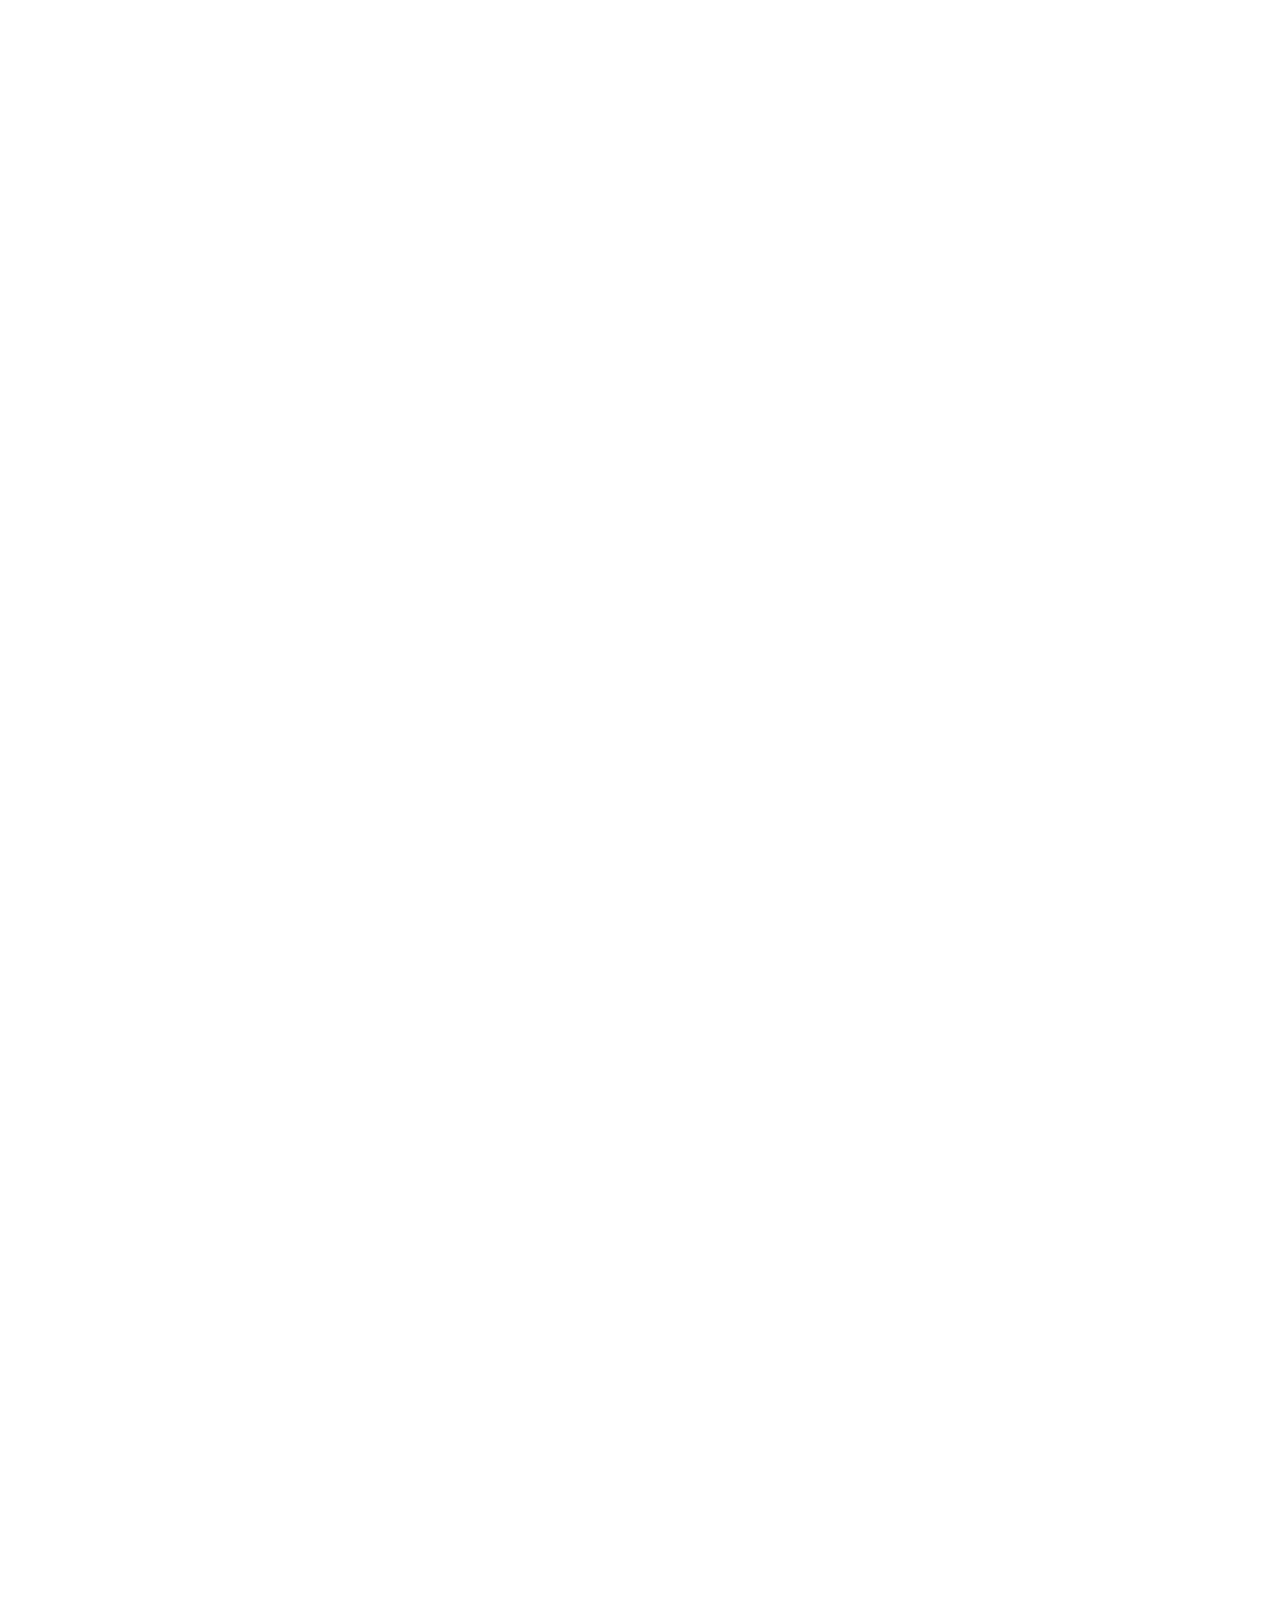
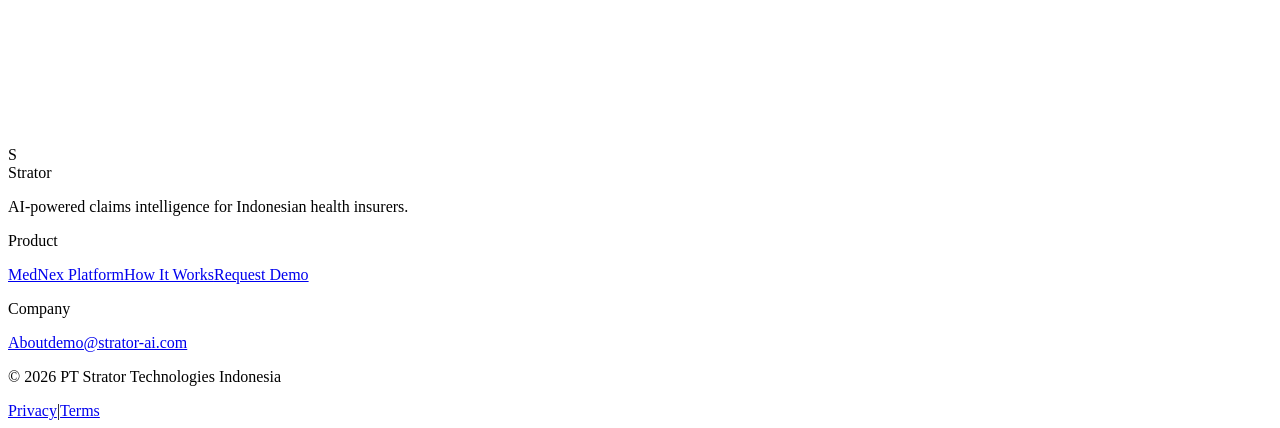
==== index.html @ 9e20a80a "Remove orange gradient accent, clean rebuild for cache bust Co-Authored-By: Claude Opus 4.6 <noreply" ====
<!DOCTYPE html><!--5o_TgQ_FvR90KxgEpGFRk--><html lang="en"><head><meta charSet="utf-8"/><meta name="viewport" content="width=device-width, initial-scale=1"/><link rel="stylesheet" href="/strator-ai/_next/static/css/ce6432df5b53b12d.css" data-precedence="next"/><link rel="preload" as="script" fetchPriority="low" href="/strator-ai/_next/static/chunks/webpack-082f2ef54f804f01.js"/><script src="/strator-ai/_next/static/chunks/8e6518bb-c26e82767f1faf66.js" async=""></script><script src="/strator-ai/_next/static/chunks/743-c5158a5a2bbfaa9e.js" async=""></script><script src="/strator-ai/_next/static/chunks/main-app-574a68cf1ee1a1f5.js" async=""></script><script src="/strator-ai/_next/static/chunks/189-7d4ec0f3e4e669c8.js" async=""></script><script src="/strator-ai/_next/static/chunks/app/page-c6a53a85460b8dd1.js" async=""></script><title>Strator — AI-Powered Insurance Claims Intelligence</title><meta name="description" content="Detect fraud, waste, and abuse in health insurance claims. Strator MedNex analyzes every claim automatically — no more random checks."/><meta property="og:title" content="Strator — AI-Powered Insurance Claims Intelligence"/><meta property="og:description" content="Detect fraud, waste, and abuse in health insurance claims with AI that catches what humans miss."/><meta property="og:type" content="website"/><meta name="twitter:card" content="summary"/><meta name="twitter:title" content="Strator — AI-Powered Insurance Claims Intelligence"/><meta name="twitter:description" content="Detect fraud, waste, and abuse in health insurance claims with AI that catches what humans miss."/><script src="/strator-ai/_next/static/chunks/polyfills-42372ed130431b0a.js" noModule=""></script></head><body class="font-sans antialiased"><div hidden=""><!--$--><!--/$--></div><main class="relative"><nav class="fixed top-0 left-0 right-0 z-50 transition-all duration-500 bg-transparent" style="opacity:0;transform:translateY(-20px)"><div class="max-w-6xl mx-auto px-6 py-4 flex items-center justify-between"><a href="#" class="flex items-center gap-2.5 group"><div class="w-8 h-8 rounded-lg bg-coral-500 flex items-center justify-center group-hover:bg-coral-600 transition-colors"><span class="text-white font-display font-bold text-sm">S</span></div><span class="font-display text-xl font-bold tracking-tight text-ink-900">Strator</span></a><div class="hidden md:flex items-center gap-8"><a href="#product" class="text-[13px] font-medium text-ink-500 hover:text-ink-900 transition-colors">Product</a><a href="#how-it-works" class="text-[13px] font-medium text-ink-500 hover:text-ink-900 transition-colors">How It Works</a><a href="#about" class="text-[13px] font-medium text-ink-500 hover:text-ink-900 transition-colors">About</a><a href="#demo" class="inline-flex items-center gap-2 bg-ink-900 hover:bg-ink-800 text-white text-[13px] font-medium px-5 py-2 rounded-full transition-all hover:shadow-lg hover:shadow-ink-900/10">Get a Demo</a></div><button class="md:hidden text-ink-900 p-1"><svg xmlns="http://www.w3.org/2000/svg" width="22" height="22" viewBox="0 0 24 24" fill="none" stroke="currentColor" stroke-width="2" stroke-linecap="round" stroke-linejoin="round" class="lucide lucide-menu"><line x1="4" x2="20" y1="12" y2="12"></line><line x1="4" x2="20" y1="6" y2="6"></line><line x1="4" x2="20" y1="18" y2="18"></line></svg></button></div></nav><section class="relative min-h-screen flex items-center overflow-hidden"><div class="absolute inset-0 bg-grid"></div><div class="absolute inset-0 radial-fade"></div><div class="relative max-w-6xl mx-auto px-6 pt-28 pb-16 w-full"><div class="flex justify-center mb-8" style="opacity:0;transform:translateY(16px)"><div class="inline-flex items-center gap-2 bg-white border border-ink-100 rounded-full px-4 py-1.5 text-xs font-mono text-ink-500 shadow-sm"><span class="w-1.5 h-1.5 bg-emerald-500 rounded-full animate-pulse"></span>Live in pilot with Indonesian insurers</div></div><div class="text-center max-w-4xl mx-auto" style="opacity:0;transform:translateY(24px)"><h1 class="font-display text-5xl md:text-7xl lg:text-[5.25rem] font-bold tracking-tight leading-[1.05] text-balance text-ink-900">Stop reviewing<!-- --> <span class="relative inline-block"><span class="relative z-10 text-coral-500">2%</span><svg class="absolute -bottom-1 left-0 w-full" viewBox="0 0 100 8" preserveAspectRatio="none"><path d="M0 7 Q25 0 50 4 T100 2" fill="none" stroke="rgba(255,107,74,0.3)" stroke-width="3" stroke-linecap="round"></path></svg></span> <!-- -->of claims.<br/><span class="text-ink-300">Start reviewing all of them.</span></h1><p class="mt-6 text-lg md:text-xl text-ink-500 max-w-2xl mx-auto leading-relaxed" style="opacity:0;transform:translateY(16px)">Strator MedNex analyzes every health insurance claim for fraud, waste, and abuse — automatically, in seconds, with full reasoning.</p><div class="mt-8 flex flex-col sm:flex-row gap-3 justify-center" style="opacity:0;transform:translateY(16px)"><a href="#demo" class="inline-flex items-center justify-center gap-2 bg-coral-500 hover:bg-coral-600 text-white font-display font-semibold px-7 py-3.5 rounded-full transition-all hover:shadow-xl hover:shadow-coral-500/20 text-base">Request a Demo<svg xmlns="http://www.w3.org/2000/svg" width="18" height="18" viewBox="0 0 24 24" fill="none" stroke="currentColor" stroke-width="2" stroke-linecap="round" stroke-linejoin="round" class="lucide lucide-arrow-right"><path d="M5 12h14"></path><path d="m12 5 7 7-7 7"></path></svg></a><a href="#how-it-works" class="inline-flex items-center justify-center gap-2 bg-white hover:bg-warm-50 border border-ink-200 text-ink-700 font-display font-medium px-7 py-3.5 rounded-full transition-all shadow-sm">See How It Works</a></div></div><div class="mt-16 max-w-3xl mx-auto" style="opacity:0;transform:translateY(40px)"><div class="card-elevated p-5 md:p-6"><div class="flex items-center justify-between mb-4"><div class="flex items-center gap-2"><div class="w-2.5 h-2.5 rounded-full bg-coral-500 animate-pulse"></div><span class="text-sm font-display font-medium text-ink-700">Live Claim Analysis</span></div><div class="flex items-center gap-2"><span class="text-[11px] font-mono bg-emerald-50 text-emerald-600 border border-emerald-200 px-2 py-0.5 rounded-full">Processing</span></div></div><div class="space-y-2"><div class="flex items-center gap-3 bg-warm-50 rounded-xl px-3.5 py-2.5 group hover:bg-warm-200/40 transition-colors" style="opacity:0;transform:translateX(12px)"><div class="flex-1 min-w-0"><p class="text-sm font-medium text-ink-800 truncate">RS Ananda Bekasi</p><p class="text-[11px] font-mono text-ink-400">29 Aug</p></div><div class="flex-1 min-w-0 text-center hidden md:block"><p class="text-[11px] font-mono text-ink-400 truncate">R11 — Nausea &amp; Vomiting</p></div><div class="text-right hidden sm:block"><p class="text-xs font-mono font-medium text-ink-700">Rp 4.2M</p></div><span class="text-[10px] font-mono font-medium px-2 py-0.5 rounded-full border bg-red-50 text-red-600 border-red-200">FWA</span></div><div class="flex items-center gap-3 bg-warm-50 rounded-xl px-3.5 py-2.5 group hover:bg-warm-200/40 transition-colors" style="opacity:0;transform:translateX(12px)"><div class="flex-1 min-w-0"><p class="text-sm font-medium text-ink-800 truncate">RS Limih Medika Jakarta</p><p class="text-[11px] font-mono text-ink-400">31 Jul</p></div><div class="flex-1 min-w-0 text-center hidden md:block"><p class="text-[11px] font-mono text-ink-400 truncate">I20.0 — Unstable angina</p></div><div class="text-right hidden sm:block"><p class="text-xs font-mono font-medium text-ink-700">Rp 18.7M</p></div><span class="text-[10px] font-mono font-medium px-2 py-0.5 rounded-full border bg-emerald-50 text-emerald-600 border-emerald-200">Clean</span></div><div class="flex items-center gap-3 bg-warm-50 rounded-xl px-3.5 py-2.5 group hover:bg-warm-200/40 transition-colors" style="opacity:0;transform:translateX(12px)"><div class="flex-1 min-w-0"><p class="text-sm font-medium text-ink-800 truncate">RS Sudarto Subur</p><p class="text-[11px] font-mono text-ink-400">15 Sep</p></div><div class="flex-1 min-w-0 text-center hidden md:block"><p class="text-[11px] font-mono text-ink-400 truncate">E11.9 — Type 2 diabetes</p></div><div class="text-right hidden sm:block"><p class="text-xs font-mono font-medium text-ink-700">Rp 7.3M</p></div><span class="text-[10px] font-mono font-medium px-2 py-0.5 rounded-full border bg-red-50 text-red-600 border-red-200">FWA</span></div><div class="flex items-center gap-3 bg-warm-50 rounded-xl px-3.5 py-2.5 group hover:bg-warm-200/40 transition-colors" style="opacity:0;transform:translateX(12px)"><div class="flex-1 min-w-0"><p class="text-sm font-medium text-ink-800 truncate">RS Medika Prima</p><p class="text-[11px] font-mono text-ink-400">02 Oct</p></div><div class="flex-1 min-w-0 text-center hidden md:block"><p class="text-[11px] font-mono text-ink-400 truncate">J06.9 — Upper respiratory</p></div><div class="text-right hidden sm:block"><p class="text-xs font-mono font-medium text-ink-700">Rp 2.1M</p></div><span class="text-[10px] font-mono font-medium px-2 py-0.5 rounded-full border bg-emerald-50 text-emerald-600 border-emerald-200">Clean</span></div><div class="flex items-center gap-3 bg-warm-50 rounded-xl px-3.5 py-2.5 group hover:bg-warm-200/40 transition-colors" style="opacity:0;transform:translateX(12px)"><div class="flex-1 min-w-0"><p class="text-sm font-medium text-ink-800 truncate">RS Harapan Kita</p><p class="text-[11px] font-mono text-ink-400">18 Oct</p></div><div class="flex-1 min-w-0 text-center hidden md:block"><p class="text-[11px] font-mono text-ink-400 truncate">K21.0 — GERD</p></div><div class="text-right hidden sm:block"><p class="text-xs font-mono font-medium text-ink-700">Rp 5.8M</p></div><span class="text-[10px] font-mono font-medium px-2 py-0.5 rounded-full border bg-amber-50 text-amber-600 border-amber-200">Review</span></div></div><div class="mt-5 pt-4 border-t border-ink-100 grid grid-cols-3 gap-4"><div class="text-center"><div class="flex items-center justify-center gap-1 text-ink-400 mb-1"><svg xmlns="http://www.w3.org/2000/svg" width="13" height="13" viewBox="0 0 24 24" fill="none" stroke="currentColor" stroke-width="2" stroke-linecap="round" stroke-linejoin="round" class="lucide lucide-eye"><path d="M2.062 12.348a1 1 0 0 1 0-.696 10.75 10.75 0 0 1 19.876 0 1 1 0 0 1 0 .696 10.75 10.75 0 0 1-19.876 0"></path><circle cx="12" cy="12" r="3"></circle></svg><span class="text-[11px] font-mono">Analyzed</span></div><p class="text-lg font-display font-bold text-ink-900">2,847</p></div><div class="text-center"><div class="flex items-center justify-center gap-1 text-ink-400 mb-1"><svg xmlns="http://www.w3.org/2000/svg" width="13" height="13" viewBox="0 0 24 24" fill="none" stroke="currentColor" stroke-width="2" stroke-linecap="round" stroke-linejoin="round" class="lucide lucide-shield"><path d="M20 13c0 5-3.5 7.5-7.66 8.95a1 1 0 0 1-.67-.01C7.5 20.5 4 18 4 13V6a1 1 0 0 1 1-1c2 0 4.5-1.2 6.24-2.72a1.17 1.17 0 0 1 1.52 0C14.51 3.81 17 5 19 5a1 1 0 0 1 1 1z"></path></svg><span class="text-[11px] font-mono">Flagged</span></div><p class="text-lg font-display font-bold text-coral-500">127</p></div><div class="text-center"><div class="flex items-center justify-center gap-1 text-ink-400 mb-1"><svg xmlns="http://www.w3.org/2000/svg" width="13" height="13" viewBox="0 0 24 24" fill="none" stroke="currentColor" stroke-width="2" stroke-linecap="round" stroke-linejoin="round" class="lucide lucide-zap"><path d="M4 14a1 1 0 0 1-.78-1.63l9.9-10.2a.5.5 0 0 1 .86.46l-1.92 6.02A1 1 0 0 0 13 10h7a1 1 0 0 1 .78 1.63l-9.9 10.2a.5.5 0 0 1-.86-.46l1.92-6.02A1 1 0 0 0 11 14z"></path></svg><span class="text-[11px] font-mono">Avg Time</span></div><p class="text-lg font-display font-bold text-ink-900">0.3s</p></div></div></div></div></div></section><div class="max-w-6xl mx-auto px-6"><div class="h-px bg-gradient-to-r from-transparent via-ink-100 to-transparent"></div></div><section class="relative py-16 md:py-20 overflow-hidden"><div class="relative max-w-6xl mx-auto px-6"><div class="mb-14" style="opacity:0;transform:translateY(24px)"><p class="section-label">The Problem</p><h2 class="mt-3 font-display text-3xl md:text-5xl font-bold text-ink-900 max-w-xl leading-tight">Random checks miss billions in leakage</h2></div><div class="grid md:grid-cols-3 gap-0 md:divide-x divide-ink-100"><div class="py-8 md:py-0 md:px-8 first:md:pl-0 last:md:pr-0 border-b md:border-b-0 border-ink-100 last:border-b-0" style="opacity:0;transform:translateY(24px)"><p class="font-display text-4xl md:text-5xl font-bold text-coral-500 mb-2">Rp 15T+</p><p class="text-ink-600 leading-relaxed text-[15px]">Lost annually to claims leakage in Indonesia</p><p class="mt-2 text-[11px] font-mono text-ink-400 uppercase tracking-wider">health insurance</p></div><div class="py-8 md:py-0 md:px-8 first:md:pl-0 last:md:pr-0 border-b md:border-b-0 border-ink-100 last:border-b-0" style="opacity:0;transform:translateY(24px)"><p class="font-display text-4xl md:text-5xl font-bold text-coral-500 mb-2">5–10%</p><p class="text-ink-600 leading-relaxed text-[15px]">Of all claims contain fraud, waste, or abuse</p><p class="mt-2 text-[11px] font-mono text-ink-400 uppercase tracking-wider">industry average</p></div><div class="py-8 md:py-0 md:px-8 first:md:pl-0 last:md:pr-0 border-b md:border-b-0 border-ink-100 last:border-b-0" style="opacity:0;transform:translateY(24px)"><p class="font-display text-4xl md:text-5xl font-bold text-coral-500 mb-2">&lt;2%</p><p class="text-ink-600 leading-relaxed text-[15px]">Of claims are manually reviewed by most insurers</p><p class="mt-2 text-[11px] font-mono text-ink-400 uppercase tracking-wider">current coverage</p></div></div></div></section><div class="max-w-6xl mx-auto px-6"><div class="h-px bg-gradient-to-r from-transparent via-ink-100 to-transparent"></div></div><section id="product" class="relative py-16 md:py-20"><div class="relative max-w-6xl mx-auto px-6"><div class="mb-14" style="opacity:0;transform:translateY(24px)"><p class="section-label">Platform</p><h2 class="mt-3 font-display text-3xl md:text-5xl font-bold text-ink-900 max-w-lg leading-tight">Built for insurance.<!-- --> <span class="text-ink-300">Powered by AI.</span></h2></div><div class="grid grid-cols-1 md:grid-cols-6 gap-4"><div class="md:col-span-4 card-elevated p-8 group hover:shadow-lg transition-all relative overflow-hidden" style="opacity:0;transform:translateY(24px)"><div class="relative"><div class="inline-flex items-center justify-center w-12 h-12 rounded-xl bg-coral-500 text-white mb-5"><svg xmlns="http://www.w3.org/2000/svg" width="24" height="24" viewBox="0 0 24 24" fill="none" stroke="currentColor" stroke-width="2" stroke-linecap="round" stroke-linejoin="round" class="lucide lucide-shield-check"><path d="M20 13c0 5-3.5 7.5-7.66 8.95a1 1 0 0 1-.67-.01C7.5 20.5 4 18 4 13V6a1 1 0 0 1 1-1c2 0 4.5-1.2 6.24-2.72a1.17 1.17 0 0 1 1.52 0C14.51 3.81 17 5 19 5a1 1 0 0 1 1 1z"></path><path d="m9 12 2 2 4-4"></path></svg></div><h3 class="font-display text-xl font-semibold text-ink-900 mb-2">FWA Detection Engine</h3><p class="text-ink-500 leading-relaxed max-w-md">Pattern-matching AI trained on Indonesian health insurance claims. Identifies fraud, waste, and abuse indicators across every claim automatically.</p><div class="mt-6 flex flex-wrap gap-2"><span class="text-[11px] font-mono text-ink-400 bg-warm-50 border border-ink-100 rounded-full px-2.5 py-1">Upcoding</span><span class="text-[11px] font-mono text-ink-400 bg-warm-50 border border-ink-100 rounded-full px-2.5 py-1">Unbundling</span><span class="text-[11px] font-mono text-ink-400 bg-warm-50 border border-ink-100 rounded-full px-2.5 py-1">Phantom billing</span><span class="text-[11px] font-mono text-ink-400 bg-warm-50 border border-ink-100 rounded-full px-2.5 py-1">Duplicate claims</span></div></div></div><div class="md:col-span-2 card-elevated p-6 group hover:shadow-lg transition-all" style="opacity:0;transform:translateY(24px)"><div class="inline-flex items-center justify-center w-10 h-10 rounded-xl bg-ink-900 text-white mb-4"><svg xmlns="http://www.w3.org/2000/svg" width="20" height="20" viewBox="0 0 24 24" fill="none" stroke="currentColor" stroke-width="2" stroke-linecap="round" stroke-linejoin="round" class="lucide lucide-file-search"><path d="M14 2v4a2 2 0 0 0 2 2h4"></path><path d="M4.268 21a2 2 0 0 0 1.727 1H18a2 2 0 0 0 2-2V7l-5-5H6a2 2 0 0 0-2 2v3"></path><path d="m9 18-1.5-1.5"></path><circle cx="5" cy="14" r="3"></circle></svg></div><h3 class="font-display text-base font-semibold text-ink-900 mb-1.5">Document Intelligence</h3><p class="text-sm text-ink-500 leading-relaxed">Extracts and cross-references invoices, medical records, and receipts — any format, any quality.</p></div><div class="md:col-span-2 card-elevated p-6 group hover:shadow-lg transition-all" style="opacity:0;transform:translateY(24px)"><div class="inline-flex items-center justify-center w-10 h-10 rounded-xl bg-ink-900 text-white mb-4"><svg xmlns="http://www.w3.org/2000/svg" width="20" height="20" viewBox="0 0 24 24" fill="none" stroke="currentColor" stroke-width="2" stroke-linecap="round" stroke-linejoin="round" class="lucide lucide-cpu"><rect width="16" height="16" x="4" y="4" rx="2"></rect><rect width="6" height="6" x="9" y="9" rx="1"></rect><path d="M15 2v2"></path><path d="M15 20v2"></path><path d="M2 15h2"></path><path d="M2 9h2"></path><path d="M20 15h2"></path><path d="M20 9h2"></path><path d="M9 2v2"></path><path d="M9 20v2"></path></svg></div><h3 class="font-display text-base font-semibold text-ink-900 mb-1.5">Real-Time Processing</h3><p class="text-sm text-ink-500 leading-relaxed">Sub-second analysis. Thousands of claims processed simultaneously.</p></div><div class="md:col-span-2 card-elevated p-6 group hover:shadow-lg transition-all" style="opacity:0;transform:translateY(24px)"><div class="inline-flex items-center justify-center w-10 h-10 rounded-xl bg-ink-900 text-white mb-4"><svg xmlns="http://www.w3.org/2000/svg" width="20" height="20" viewBox="0 0 24 24" fill="none" stroke="currentColor" stroke-width="2" stroke-linecap="round" stroke-linejoin="round" class="lucide lucide-chart-column"><path d="M3 3v16a2 2 0 0 0 2 2h16"></path><path d="M18 17V9"></path><path d="M13 17V5"></path><path d="M8 17v-3"></path></svg></div><h3 class="font-display text-base font-semibold text-ink-900 mb-1.5">Portfolio Analytics</h3><p class="text-sm text-ink-500 leading-relaxed">Spot systemic issues, outlier providers, and emerging fraud rings across your portfolio.</p></div><div class="md:col-span-2 card-elevated p-6 group hover:shadow-lg transition-all" style="opacity:0;transform:translateY(24px)"><div class="inline-flex items-center justify-center w-10 h-10 rounded-xl bg-ink-900 text-white mb-4"><svg xmlns="http://www.w3.org/2000/svg" width="20" height="20" viewBox="0 0 24 24" fill="none" stroke="currentColor" stroke-width="2" stroke-linecap="round" stroke-linejoin="round" class="lucide lucide-layers"><path d="M12.83 2.18a2 2 0 0 0-1.66 0L2.6 6.08a1 1 0 0 0 0 1.83l8.58 3.91a2 2 0 0 0 1.66 0l8.58-3.9a1 1 0 0 0 0-1.83z"></path><path d="M2 12a1 1 0 0 0 .58.91l8.6 3.91a2 2 0 0 0 1.65 0l8.58-3.9A1 1 0 0 0 22 12"></path><path d="M2 17a1 1 0 0 0 .58.91l8.6 3.91a2 2 0 0 0 1.65 0l8.58-3.9A1 1 0 0 0 22 17"></path></svg></div><h3 class="font-display text-base font-semibold text-ink-900 mb-1.5">TPA Adjudication Review</h3><p class="text-sm text-ink-500 leading-relaxed">Re-verify TPA decisions with AI. Catch errors before they cost you.</p></div><div class="md:col-span-4 card-warm p-8 group hover:shadow-md transition-all" style="opacity:0;transform:translateY(24px)"><div class="inline-flex items-center justify-center w-10 h-10 rounded-xl bg-coral-500 text-white mb-4"><svg xmlns="http://www.w3.org/2000/svg" width="20" height="20" viewBox="0 0 24 24" fill="none" stroke="currentColor" stroke-width="2" stroke-linecap="round" stroke-linejoin="round" class="lucide lucide-users"><path d="M16 21v-2a4 4 0 0 0-4-4H6a4 4 0 0 0-4 4v2"></path><circle cx="9" cy="7" r="4"></circle><path d="M22 21v-2a4 4 0 0 0-3-3.87"></path><path d="M16 3.13a4 4 0 0 1 0 7.75"></path></svg></div><h3 class="font-display text-base font-semibold text-ink-900 mb-1.5">Analyst Workbench</h3><p class="text-ink-500 leading-relaxed max-w-md">Review flagged claims with full context, supporting documents, and AI explanations — all in one place.</p></div></div></div></section><div class="max-w-6xl mx-auto px-6"><div class="h-px bg-gradient-to-r from-transparent via-ink-100 to-transparent"></div></div><section id="how-it-works" class="relative py-16 md:py-20"><div class="max-w-7xl mx-auto px-6"><div class="text-center mb-16" style="opacity:0;transform:translateY(24px)"><p class="section-label">How It Works</p><h2 class="mt-3 font-display text-3xl md:text-5xl font-bold text-ink-900 leading-tight">From submission to insight.<!-- --> <span class="text-ink-300">Automatically.</span></h2><p class="mt-4 text-lg text-ink-500 max-w-2xl mx-auto">Watch every claim flow through six stages of AI-powered analysis — no manual review needed.</p></div><div class="grid lg:grid-cols-[320px_1fr] gap-8 items-start"><div class="space-y-1.5 lg:sticky lg:top-28" style="opacity:0;transform:translateX(-24px)"><button class="w-full text-left px-4 py-3.5 rounded-xl transition-all group bg-white shadow-[0_1px_3px_rgba(0,0,0,0.04),0_8px_24px_rgba(0,0,0,0.04)] border border-ink-100" style="opacity:0;transform:translateX(-16px)"><div class="flex items-start gap-3"><div class="flex-shrink-0 w-8 h-8 rounded-lg flex items-center justify-center transition-colors bg-coral-500 text-white"><svg xmlns="http://www.w3.org/2000/svg" width="18" height="18" viewBox="0 0 24 24" fill="none" stroke="currentColor" stroke-width="2" stroke-linecap="round" stroke-linejoin="round" class="lucide lucide-upload"><path d="M21 15v4a2 2 0 0 1-2 2H5a2 2 0 0 1-2-2v-4"></path><polyline points="17 8 12 3 7 8"></polyline><line x1="12" x2="12" y1="3" y2="15"></line></svg></div><div class="min-w-0"><div class="flex items-center gap-2"><span class="text-[10px] font-mono text-ink-400">01</span><p class="text-sm font-display font-semibold truncate text-ink-900">Secure Intake</p></div><p class="text-[11px] text-ink-400 mt-0.5 truncate">Claims arrive via encrypted SFTP</p></div></div></button><button class="w-full text-left px-4 py-3.5 rounded-xl transition-all group hover:bg-warm-50 border border-transparent" style="opacity:0;transform:translateX(-16px)"><div class="flex items-start gap-3"><div class="flex-shrink-0 w-8 h-8 rounded-lg flex items-center justify-center transition-colors bg-ink-100 text-ink-500 group-hover:bg-ink-200"><svg xmlns="http://www.w3.org/2000/svg" width="18" height="18" viewBox="0 0 24 24" fill="none" stroke="currentColor" stroke-width="2" stroke-linecap="round" stroke-linejoin="round" class="lucide lucide-file-search"><path d="M14 2v4a2 2 0 0 0 2 2h4"></path><path d="M4.268 21a2 2 0 0 0 1.727 1H18a2 2 0 0 0 2-2V7l-5-5H6a2 2 0 0 0-2 2v3"></path><path d="m9 18-1.5-1.5"></path><circle cx="5" cy="14" r="3"></circle></svg></div><div class="min-w-0"><div class="flex items-center gap-2"><span class="text-[10px] font-mono text-ink-400">02</span><p class="text-sm font-display font-semibold truncate text-ink-700">AI Extraction</p></div><p class="text-[11px] text-ink-400 mt-0.5 truncate">Documents parsed in seconds</p></div></div></button><button class="w-full text-left px-4 py-3.5 rounded-xl transition-all group hover:bg-warm-50 border border-transparent" style="opacity:0;transform:translateX(-16px)"><div class="flex items-start gap-3"><div class="flex-shrink-0 w-8 h-8 rounded-lg flex items-center justify-center transition-colors bg-ink-100 text-ink-500 group-hover:bg-ink-200"><svg xmlns="http://www.w3.org/2000/svg" width="18" height="18" viewBox="0 0 24 24" fill="none" stroke="currentColor" stroke-width="2" stroke-linecap="round" stroke-linejoin="round" class="lucide lucide-triangle-alert"><path d="m21.73 18-8-14a2 2 0 0 0-3.48 0l-8 14A2 2 0 0 0 4 21h16a2 2 0 0 0 1.73-3"></path><path d="M12 9v4"></path><path d="M12 17h.01"></path></svg></div><div class="min-w-0"><div class="flex items-center gap-2"><span class="text-[10px] font-mono text-ink-400">03</span><p class="text-sm font-display font-semibold truncate text-ink-700">Issue Detection</p></div><p class="text-[11px] text-ink-400 mt-0.5 truncate">Fraud patterns surface automatically</p></div></div></button><button class="w-full text-left px-4 py-3.5 rounded-xl transition-all group hover:bg-warm-50 border border-transparent" style="opacity:0;transform:translateX(-16px)"><div class="flex items-start gap-3"><div class="flex-shrink-0 w-8 h-8 rounded-lg flex items-center justify-center transition-colors bg-ink-100 text-ink-500 group-hover:bg-ink-200"><svg xmlns="http://www.w3.org/2000/svg" width="18" height="18" viewBox="0 0 24 24" fill="none" stroke="currentColor" stroke-width="2" stroke-linecap="round" stroke-linejoin="round" class="lucide lucide-brain"><path d="M12 5a3 3 0 1 0-5.997.125 4 4 0 0 0-2.526 5.77 4 4 0 0 0 .556 6.588A4 4 0 1 0 12 18Z"></path><path d="M12 5a3 3 0 1 1 5.997.125 4 4 0 0 1 2.526 5.77 4 4 0 0 1-.556 6.588A4 4 0 1 1 12 18Z"></path><path d="M15 13a4.5 4.5 0 0 1-3-4 4.5 4.5 0 0 1-3 4"></path><path d="M17.599 6.5a3 3 0 0 0 .399-1.375"></path><path d="M6.003 5.125A3 3 0 0 0 6.401 6.5"></path><path d="M3.477 10.896a4 4 0 0 1 .585-.396"></path><path d="M19.938 10.5a4 4 0 0 1 .585.396"></path><path d="M6 18a4 4 0 0 1-1.967-.516"></path><path d="M19.967 17.484A4 4 0 0 1 18 18"></path></svg></div><div class="min-w-0"><div class="flex items-center gap-2"><span class="text-[10px] font-mono text-ink-400">04</span><p class="text-sm font-display font-semibold truncate text-ink-700">AI Recommendation</p></div><p class="text-[11px] text-ink-400 mt-0.5 truncate">Approve, reject, or review</p></div></div></button><button class="w-full text-left px-4 py-3.5 rounded-xl transition-all group hover:bg-warm-50 border border-transparent" style="opacity:0;transform:translateX(-16px)"><div class="flex items-start gap-3"><div class="flex-shrink-0 w-8 h-8 rounded-lg flex items-center justify-center transition-colors bg-ink-100 text-ink-500 group-hover:bg-ink-200"><svg xmlns="http://www.w3.org/2000/svg" width="18" height="18" viewBox="0 0 24 24" fill="none" stroke="currentColor" stroke-width="2" stroke-linecap="round" stroke-linejoin="round" class="lucide lucide-clipboard-check"><rect width="8" height="4" x="8" y="2" rx="1" ry="1"></rect><path d="M16 4h2a2 2 0 0 1 2 2v14a2 2 0 0 1-2 2H6a2 2 0 0 1-2-2V6a2 2 0 0 1 2-2h2"></path><path d="m9 14 2 2 4-4"></path></svg></div><div class="min-w-0"><div class="flex items-center gap-2"><span class="text-[10px] font-mono text-ink-400">05</span><p class="text-sm font-display font-semibold truncate text-ink-700">Analyst Workbench</p></div><p class="text-[11px] text-ink-400 mt-0.5 truncate">Full context, one screen</p></div></div></button><button class="w-full text-left px-4 py-3.5 rounded-xl transition-all group hover:bg-warm-50 border border-transparent" style="opacity:0;transform:translateX(-16px)"><div class="flex items-start gap-3"><div class="flex-shrink-0 w-8 h-8 rounded-lg flex items-center justify-center transition-colors bg-ink-100 text-ink-500 group-hover:bg-ink-200"><svg xmlns="http://www.w3.org/2000/svg" width="18" height="18" viewBox="0 0 24 24" fill="none" stroke="currentColor" stroke-width="2" stroke-linecap="round" stroke-linejoin="round" class="lucide lucide-chart-column"><path d="M3 3v16a2 2 0 0 0 2 2h16"></path><path d="M18 17V9"></path><path d="M13 17V5"></path><path d="M8 17v-3"></path></svg></div><div class="min-w-0"><div class="flex items-center gap-2"><span class="text-[10px] font-mono text-ink-400">06</span><p class="text-sm font-display font-semibold truncate text-ink-700">Portfolio Insights</p></div><p class="text-[11px] text-ink-400 mt-0.5 truncate">Spot systemic patterns</p></div></div></button></div><div style="opacity:0;transform:translateY(24px)"><div class="mb-6" style="opacity:0;transform:translateY(8px)"><p class="text-ink-500 leading-relaxed text-sm max-w-xl">Batch claim documents — invoices, receipts, medical records — arrive automatically via secure transfer. Every format supported.</p></div><div class="card-elevated p-4 md:p-6 overflow-hidden"><div style="opacity:0;transform:scale(0.98)"><div class="card-elevated rounded-2xl p-5 md:p-6 w-full max-w-md" style="opacity:0;transform:translateY(24px)"><div class="flex items-center gap-2 mb-5"><div class="w-1.5 h-1.5 rounded-full bg-emerald-500 animate-pulse"></div><span class="text-[11px] font-mono font-medium tracking-wider uppercase text-ink-500">Incoming Transfer</span></div><div class="space-y-2.5"><div class="flex items-center gap-3 rounded-xl bg-warm-50 px-3.5 py-3" style="opacity:0;transform:translateX(-12px)"><div class="flex-shrink-0 w-9 h-9 rounded-lg bg-coral-50 border border-coral-100 flex items-center justify-center"><svg xmlns="http://www.w3.org/2000/svg" width="16" height="16" viewBox="0 0 24 24" fill="none" stroke="currentColor" stroke-width="2" stroke-linecap="round" stroke-linejoin="round" class="lucide lucide-file-text text-coral-500"><path d="M15 2H6a2 2 0 0 0-2 2v16a2 2 0 0 0 2 2h12a2 2 0 0 0 2-2V7Z"></path><path d="M14 2v4a2 2 0 0 0 2 2h4"></path><path d="M10 9H8"></path><path d="M16 13H8"></path><path d="M16 17H8"></path></svg></div><div class="flex-1 min-w-0"><p class="text-sm font-medium text-ink-800 truncate">klaim_jul_2024.pdf</p><p class="text-[11px] font-mono text-ink-400">842 KB</p></div><div class="flex-shrink-0 w-6 h-6 rounded-full bg-emerald-50 border border-emerald-200 flex items-center justify-center"><svg xmlns="http://www.w3.org/2000/svg" width="13" height="13" viewBox="0 0 24 24" fill="none" stroke="currentColor" stroke-width="2.5" stroke-linecap="round" stroke-linejoin="round" class="lucide lucide-check text-emerald-500"><path d="M20 6 9 17l-5-5"></path></svg></div></div><div class="flex items-center gap-3 rounded-xl bg-warm-50 px-3.5 py-3" style="opacity:0;transform:translateX(-12px)"><div class="flex-shrink-0 w-9 h-9 rounded-lg bg-coral-50 border border-coral-100 flex items-center justify-center"><svg xmlns="http://www.w3.org/2000/svg" width="16" height="16" viewBox="0 0 24 24" fill="none" stroke="currentColor" stroke-width="2" stroke-linecap="round" stroke-linejoin="round" class="lucide lucide-file-text text-coral-500"><path d="M15 2H6a2 2 0 0 0-2 2v16a2 2 0 0 0 2 2h12a2 2 0 0 0 2-2V7Z"></path><path d="M14 2v4a2 2 0 0 0 2 2h4"></path><path d="M10 9H8"></path><path d="M16 13H8"></path><path d="M16 17H8"></path></svg></div><div class="flex-1 min-w-0"><p class="text-sm font-medium text-ink-800 truncate">klaim_agt_2024.pdf</p><p class="text-[11px] font-mono text-ink-400">1.2 MB</p></div><div class="flex-shrink-0 w-6 h-6 rounded-full bg-emerald-50 border border-emerald-200 flex items-center justify-center"><svg xmlns="http://www.w3.org/2000/svg" width="13" height="13" viewBox="0 0 24 24" fill="none" stroke="currentColor" stroke-width="2.5" stroke-linecap="round" stroke-linejoin="round" class="lucide lucide-check text-emerald-500"><path d="M20 6 9 17l-5-5"></path></svg></div></div><div class="flex items-center gap-3 rounded-xl bg-warm-50 px-3.5 py-3" style="opacity:0;transform:translateX(-12px)"><div class="flex-shrink-0 w-9 h-9 rounded-lg bg-coral-50 border border-coral-100 flex items-center justify-center"><svg xmlns="http://www.w3.org/2000/svg" width="16" height="16" viewBox="0 0 24 24" fill="none" stroke="currentColor" stroke-width="2" stroke-linecap="round" stroke-linejoin="round" class="lucide lucide-file-text text-coral-500"><path d="M15 2H6a2 2 0 0 0-2 2v16a2 2 0 0 0 2 2h12a2 2 0 0 0 2-2V7Z"></path><path d="M14 2v4a2 2 0 0 0 2 2h4"></path><path d="M10 9H8"></path><path d="M16 13H8"></path><path d="M16 17H8"></path></svg></div><div class="flex-1 min-w-0"><p class="text-sm font-medium text-ink-800 truncate">klaim_sep_2024.pdf</p><p class="text-[11px] font-mono text-ink-400">976 KB</p></div><div class="flex-shrink-0 w-6 h-6 rounded-full bg-amber-50 border border-amber-200 flex items-center justify-center"><svg xmlns="http://www.w3.org/2000/svg" width="13" height="13" viewBox="0 0 24 24" fill="none" stroke="currentColor" stroke-width="2.5" stroke-linecap="round" stroke-linejoin="round" class="lucide lucide-arrow-up-right text-amber-500 animate-pulse"><path d="M7 7h10v10"></path><path d="M7 17 17 7"></path></svg></div></div></div><div class="mt-4 pt-3.5 border-t border-ink-100 flex items-center justify-between"><div class="flex items-center gap-1.5 text-ink-400"><svg xmlns="http://www.w3.org/2000/svg" width="11" height="11" viewBox="0 0 24 24" fill="none" stroke="currentColor" stroke-width="2" stroke-linecap="round" stroke-linejoin="round" class="lucide lucide-lock"><rect width="18" height="11" x="3" y="11" rx="2" ry="2"></rect><path d="M7 11V7a5 5 0 0 1 10 0v4"></path></svg><span class="text-[11px] font-mono">via SFTP · encrypted</span></div><span class="text-[11px] font-mono text-ink-500 font-medium">2 of 3 done</span></div></div></div></div><div class="mt-4 rounded-xl overflow-hidden" style="opacity:0;transform:translateY(8px)"><video src="/strator-ai/clip-1-claims.mp4" class="w-full rounded-xl" autoPlay="" loop="" muted="" playsInline="" preload="metadata"></video></div></div></div></div></section><div class="max-w-6xl mx-auto px-6"><div class="h-px bg-gradient-to-r from-transparent via-ink-100 to-transparent"></div></div><section class="relative py-16 md:py-20"><div class="max-w-6xl mx-auto px-6"><div class="noise card-elevated p-8 md:p-10 mb-12 rounded-2xl" style="opacity:0;transform:translateY(24px)"><div class="grid grid-cols-2 md:grid-cols-4 gap-8 md:gap-0 md:divide-x divide-ink-100"><div class="md:px-8 first:md:pl-0 last:md:pr-0 text-center md:text-left" style="opacity:0;transform:translateY(16px)"><p class="text-4xl md:text-5xl font-bold text-coral-500 font-display">100%</p><p class="mt-2 text-sm text-ink-500">Claims analyzed</p></div><div class="md:px-8 first:md:pl-0 last:md:pr-0 text-center md:text-left" style="opacity:0;transform:translateY(16px)"><p class="text-4xl md:text-5xl font-bold text-coral-500 font-mono">0.3s</p><p class="mt-2 text-sm text-ink-500">Average analysis time</p></div><div class="md:px-8 first:md:pl-0 last:md:pr-0 text-center md:text-left" style="opacity:0;transform:translateY(16px)"><p class="text-4xl md:text-5xl font-bold text-coral-500 font-display">47x</p><p class="mt-2 text-sm text-ink-500">More claims reviewed vs manual</p></div><div class="md:px-8 first:md:pl-0 last:md:pr-0 text-center md:text-left" style="opacity:0;transform:translateY(16px)"><p class="text-4xl md:text-5xl font-bold text-coral-500 font-display">98.5%</p><p class="mt-2 text-sm text-ink-500">Detection accuracy</p></div></div></div><div class="max-w-3xl mx-auto" style="opacity:0;transform:translateY(24px)"><div class="flex gap-1 mb-6"><div class="w-1.5 h-8 rounded-full bg-coral-400"></div><div class="w-1.5 h-8 rounded-full bg-coral-400"></div><div class="w-1.5 h-8 rounded-full bg-coral-400"></div><div class="w-1.5 h-8 rounded-full bg-coral-400"></div><div class="w-1.5 h-8 rounded-full bg-coral-400"></div></div><blockquote class="font-display text-2xl md:text-3xl font-medium text-ink-800 leading-relaxed text-balance">“We used to review 2% of claims manually. Now every single claim passes through Strator — and our team focuses only on the ones that matter.”</blockquote><div class="mt-8 flex items-center gap-4"><div class="w-10 h-10 rounded-full bg-ink-100 flex items-center justify-center"><span class="font-display font-bold text-ink-500 text-sm">CD</span></div><div><p class="font-display font-semibold text-ink-900 text-sm">Claims Director</p><p class="text-ink-400 text-sm">Leading Indonesian Health Insurer</p></div></div></div></div></section><div class="max-w-6xl mx-auto px-6"><div class="h-px bg-gradient-to-r from-transparent via-ink-100 to-transparent"></div></div><section id="about" class="relative py-16 md:py-20"><div class="max-w-6xl mx-auto px-6"><div class="grid lg:grid-cols-5 gap-16 items-start"><div class="lg:col-span-2" style="opacity:0;transform:translateX(-24px)"><p class="section-label">About</p><h2 class="mt-3 font-display text-3xl md:text-4xl font-bold leading-tight text-ink-900">Insurance practitioners.<!-- --> <span class="text-ink-300">AI engineers.</span></h2><div class="mt-6"><div class="inline-flex items-center gap-2.5 bg-white border border-ink-100 rounded-full px-4 py-2 text-sm shadow-sm"><span class="w-2 h-2 bg-emerald-500 rounded-full animate-pulse-slow"></span><span class="font-mono text-xs text-ink-500">Pilot slots open for 2026</span></div></div></div><div class="lg:col-span-3 space-y-5" style="opacity:0;transform:translateX(24px)"><p class="text-lg text-ink-600 leading-relaxed">Strator was founded by insurance industry veterans and AI researchers who believe that claims leakage is a solvable problem — not an accepted cost of business.</p><p class="text-lg text-ink-600 leading-relaxed">Every year, Indonesia&#x27;s health insurance industry loses trillions of rupiah to claims that slip through manual review. We built Strator to make every claim visible, every pattern detectable, and every decision data-driven.</p><p class="text-lg text-ink-600 leading-relaxed">Working alongside leading Indonesian insurers, we&#x27;re building the claims intelligence layer that makes leakage a thing of the past.</p></div></div></div></section><div class="max-w-6xl mx-auto px-6"><div class="h-px bg-gradient-to-r from-transparent via-ink-100 to-transparent"></div></div><section id="demo" class="relative py-16 md:py-20 overflow-hidden"><div class="relative max-w-6xl mx-auto px-6"><div class="text-center mb-10" style="opacity:0;transform:translateY(24px)"><p class="section-label">Get Started</p><h2 class="mt-3 font-display text-3xl md:text-4xl font-bold text-ink-900 leading-tight">See MedNex in action</h2><p class="mt-3 text-ink-500 max-w-xl mx-auto">Book a 30-minute personalized demo. We&#x27;ll walk through your claims workflow and show exactly where Strator catches what manual review misses.</p></div><div class="noise card-elevated p-5 md:p-8 rounded-2xl relative overflow-hidden" style="opacity:0;transform:translateY(24px)"><div class="relative grid lg:grid-cols-2 gap-6 items-start"><div class="space-y-4"><div class="relative rounded-xl overflow-hidden"><div class="relative aspect-video bg-ink-900"><video src="/strator-ai/strator-demo.mp4" class="w-full h-full object-cover" playsInline="" preload="metadata"></video><button class="absolute inset-0 flex flex-col items-center justify-center bg-ink-900/50 hover:bg-ink-900/40 transition-colors cursor-pointer group"><div class="w-14 h-14 rounded-full bg-coral-500 flex items-center justify-center shadow-lg shadow-coral-500/30 group-hover:scale-110 transition-transform"><svg xmlns="http://www.w3.org/2000/svg" width="24" height="24" viewBox="0 0 24 24" fill="white" stroke="currentColor" stroke-width="2" stroke-linecap="round" stroke-linejoin="round" class="lucide lucide-play text-white ml-0.5"><polygon points="6 3 20 12 6 21 6 3"></polygon></svg></div><p class="mt-2 text-white/80 text-xs font-medium">Watch 30s demo</p></button></div></div><div class="grid grid-cols-3 gap-2"><div class="text-center py-2.5 px-1.5 rounded-lg bg-warm-50 border border-ink-100/50"><div class="flex items-center justify-center gap-1 mb-0.5"><span class="text-coral-500"><svg xmlns="http://www.w3.org/2000/svg" width="14" height="14" viewBox="0 0 24 24" fill="none" stroke="currentColor" stroke-width="2" stroke-linecap="round" stroke-linejoin="round" class="lucide lucide-trending-up"><polyline points="22 7 13.5 15.5 8.5 10.5 2 17"></polyline><polyline points="16 7 22 7 22 13"></polyline></svg></span><span class="font-display text-base font-bold text-ink-900">40%</span></div><span class="text-[10px] text-ink-400 uppercase tracking-wider">leakage reduction</span></div><div class="text-center py-2.5 px-1.5 rounded-lg bg-warm-50 border border-ink-100/50"><div class="flex items-center justify-center gap-1 mb-0.5"><span class="text-coral-500"><svg xmlns="http://www.w3.org/2000/svg" width="14" height="14" viewBox="0 0 24 24" fill="none" stroke="currentColor" stroke-width="2" stroke-linecap="round" stroke-linejoin="round" class="lucide lucide-clock"><circle cx="12" cy="12" r="10"></circle><polyline points="12 6 12 12 16 14"></polyline></svg></span><span class="font-display text-base font-bold text-ink-900">&lt;2min</span></div><span class="text-[10px] text-ink-400 uppercase tracking-wider">per claim review</span></div><div class="text-center py-2.5 px-1.5 rounded-lg bg-warm-50 border border-ink-100/50"><div class="flex items-center justify-center gap-1 mb-0.5"><span class="text-coral-500"><svg xmlns="http://www.w3.org/2000/svg" width="14" height="14" viewBox="0 0 24 24" fill="none" stroke="currentColor" stroke-width="2" stroke-linecap="round" stroke-linejoin="round" class="lucide lucide-shield-check"><path d="M20 13c0 5-3.5 7.5-7.66 8.95a1 1 0 0 1-.67-.01C7.5 20.5 4 18 4 13V6a1 1 0 0 1 1-1c2 0 4.5-1.2 6.24-2.72a1.17 1.17 0 0 1 1.52 0C14.51 3.81 17 5 19 5a1 1 0 0 1 1 1z"></path><path d="m9 12 2 2 4-4"></path></svg></span><span class="font-display text-base font-bold text-ink-900">100%</span></div><span class="text-[10px] text-ink-400 uppercase tracking-wider">claims audited</span></div></div><div class="space-y-2 pt-2"><p class="text-[10px] font-mono text-ink-400 uppercase tracking-wider">In the demo, you&#x27;ll see</p><div class="flex items-start gap-2"><svg xmlns="http://www.w3.org/2000/svg" width="14" height="14" viewBox="0 0 24 24" fill="none" stroke="currentColor" stroke-width="2" stroke-linecap="round" stroke-linejoin="round" class="lucide lucide-circle-check-big text-emerald-500 mt-0.5 flex-shrink-0"><path d="M21.801 10A10 10 0 1 1 17 3.335"></path><path d="m9 11 3 3L22 4"></path></svg><span class="text-xs text-ink-600">Live claim processing with your document types</span></div><div class="flex items-start gap-2"><svg xmlns="http://www.w3.org/2000/svg" width="14" height="14" viewBox="0 0 24 24" fill="none" stroke="currentColor" stroke-width="2" stroke-linecap="round" stroke-linejoin="round" class="lucide lucide-circle-check-big text-emerald-500 mt-0.5 flex-shrink-0"><path d="M21.801 10A10 10 0 1 1 17 3.335"></path><path d="m9 11 3 3L22 4"></path></svg><span class="text-xs text-ink-600">Fraud &amp; overcharge detection on real scenarios</span></div><div class="flex items-start gap-2"><svg xmlns="http://www.w3.org/2000/svg" width="14" height="14" viewBox="0 0 24 24" fill="none" stroke="currentColor" stroke-width="2" stroke-linecap="round" stroke-linejoin="round" class="lucide lucide-circle-check-big text-emerald-500 mt-0.5 flex-shrink-0"><path d="M21.801 10A10 10 0 1 1 17 3.335"></path><path d="m9 11 3 3L22 4"></path></svg><span class="text-xs text-ink-600">ROI projection based on your claims volume</span></div><div class="flex items-start gap-2"><svg xmlns="http://www.w3.org/2000/svg" width="14" height="14" viewBox="0 0 24 24" fill="none" stroke="currentColor" stroke-width="2" stroke-linecap="round" stroke-linejoin="round" class="lucide lucide-circle-check-big text-emerald-500 mt-0.5 flex-shrink-0"><path d="M21.801 10A10 10 0 1 1 17 3.335"></path><path d="m9 11 3 3L22 4"></path></svg><span class="text-xs text-ink-600">Integration timeline for your existing TPA workflow</span></div></div></div><div><form class="space-y-3"><div class="grid sm:grid-cols-2 gap-3"><input type="text" placeholder="Full name" required="" class="w-full bg-warm-50 border border-ink-100 rounded-xl px-4 py-3 text-ink-900 text-sm placeholder:text-ink-400 focus:outline-none focus:ring-2 focus:ring-coral-500/20 focus:border-coral-400 transition-all"/><input type="text" placeholder="Company" required="" class="w-full bg-warm-50 border border-ink-100 rounded-xl px-4 py-3 text-ink-900 text-sm placeholder:text-ink-400 focus:outline-none focus:ring-2 focus:ring-coral-500/20 focus:border-coral-400 transition-all"/></div><input type="email" placeholder="Work email" required="" class="w-full bg-warm-50 border border-ink-100 rounded-xl px-4 py-3 text-ink-900 text-sm placeholder:text-ink-400 focus:outline-none focus:ring-2 focus:ring-coral-500/20 focus:border-coral-400 transition-all"/><div class="grid sm:grid-cols-2 gap-3"><input type="text" placeholder="Job title" class="w-full bg-warm-50 border border-ink-100 rounded-xl px-4 py-3 text-ink-900 text-sm placeholder:text-ink-400 focus:outline-none focus:ring-2 focus:ring-coral-500/20 focus:border-coral-400 transition-all"/><div class="relative"><select required="" class="w-full bg-warm-50 border border-ink-100 rounded-xl px-4 py-3 text-sm text-ink-900 focus:outline-none focus:ring-2 focus:ring-coral-500/20 focus:border-coral-400 transition-all appearance-none cursor-pointer"><option value="" disabled="" class="text-ink-400" selected="">Claims volume / month</option><option value="Under 1,000">Under 1,000</option><option value="1,000 – 5,000">1,000 – 5,000</option><option value="5,000 – 20,000">5,000 – 20,000</option><option value="20,000 – 100,000">20,000 – 100,000</option><option value="100,000+">100,000+</option></select><svg xmlns="http://www.w3.org/2000/svg" width="14" height="14" viewBox="0 0 24 24" fill="none" stroke="currentColor" stroke-width="2" stroke-linecap="round" stroke-linejoin="round" class="lucide lucide-building2 absolute right-4 top-1/2 -translate-y-1/2 text-ink-400 pointer-events-none"><path d="M6 22V4a2 2 0 0 1 2-2h8a2 2 0 0 1 2 2v18Z"></path><path d="M6 12H4a2 2 0 0 0-2 2v6a2 2 0 0 0 2 2h2"></path><path d="M18 9h2a2 2 0 0 1 2 2v9a2 2 0 0 1-2 2h-2"></path><path d="M10 6h4"></path><path d="M10 10h4"></path><path d="M10 14h4"></path><path d="M10 18h4"></path></svg></div></div><textarea placeholder="Anything else? (e.g. current audit process, pain points)" rows="3" class="w-full bg-warm-50 border border-ink-100 rounded-xl px-4 py-3 text-ink-900 text-sm placeholder:text-ink-400 focus:outline-none focus:ring-2 focus:ring-coral-500/20 focus:border-coral-400 transition-all resize-none"></textarea><button type="submit" class="w-full inline-flex items-center justify-center gap-2 bg-coral-500 hover:bg-coral-600 text-white font-display font-semibold px-8 py-3.5 rounded-xl transition-all hover:shadow-xl hover:shadow-coral-500/20">Request Demo<svg xmlns="http://www.w3.org/2000/svg" width="18" height="18" viewBox="0 0 24 24" fill="none" stroke="currentColor" stroke-width="2" stroke-linecap="round" stroke-linejoin="round" class="lucide lucide-arrow-right"><path d="M5 12h14"></path><path d="m12 5 7 7-7 7"></path></svg></button><div class="flex items-center justify-between pt-1"><p class="text-[11px] text-ink-400">No commitment required.</p><p class="text-[11px] text-ink-400">Or email<!-- --> <a href="mailto:demo@strator-ai.com" class="text-coral-500 hover:text-coral-600 font-medium">demo@strator-ai.com</a></p></div></form></div></div></div></div></section><footer class="border-t border-ink-100 py-12"><div class="max-w-6xl mx-auto px-6"><div class="flex flex-col md:flex-row md:items-start md:justify-between gap-8"><div class="max-w-xs"><div class="flex items-center gap-2.5"><div class="w-7 h-7 rounded-md bg-coral-500 flex items-center justify-center"><span class="text-white font-display font-bold text-xs">S</span></div><span class="font-display text-lg font-bold tracking-tight text-ink-900">Strator</span></div><p class="mt-3 text-sm text-ink-500 leading-relaxed">AI-powered claims intelligence for Indonesian health insurers.</p></div><div class="flex gap-16"><div><p class="text-xs font-mono font-medium text-ink-400 tracking-wider uppercase mb-3">Product</p><div class="space-y-2.5"><a href="#product" class="block text-sm text-ink-500 hover:text-ink-900 transition-colors">MedNex Platform</a><a href="#how-it-works" class="block text-sm text-ink-500 hover:text-ink-900 transition-colors">How It Works</a><a href="#demo" class="block text-sm text-ink-500 hover:text-ink-900 transition-colors">Request Demo</a></div></div><div><p class="text-xs font-mono font-medium text-ink-400 tracking-wider uppercase mb-3">Company</p><div class="space-y-2.5"><a href="#about" class="block text-sm text-ink-500 hover:text-ink-900 transition-colors">About</a><a href="mailto:demo@strator-ai.com" class="block text-sm text-ink-500 hover:text-ink-900 transition-colors">demo@strator-ai.com</a></div></div></div></div><div class="mt-12 pt-6 border-t border-ink-100 flex flex-col sm:flex-row items-center justify-between gap-4"><p class="text-xs text-ink-400">© <!-- -->2026<!-- --> PT Strator Technologies Indonesia</p><div class="flex items-center gap-4"><a href="#" class="text-xs text-ink-400 hover:text-ink-600 transition-colors">Privacy</a><span class="text-ink-200">|</span><a href="#" class="text-xs text-ink-400 hover:text-ink-600 transition-colors">Terms</a></div></div></div></footer></main><!--$--><!--/$--><script src="/strator-ai/_next/static/chunks/webpack-082f2ef54f804f01.js" id="_R_" async=""></script><script>(self.__next_f=self.__next_f||[]).push([0])</script><script>self.__next_f.push([1,"1:\"$Sreact.fragment\"\n2:I[8954,[],\"\"]\n3:I[5640,[],\"\"]\n4:I[8475,[\"189\",\"static/chunks/189-7d4ec0f3e4e669c8.js\",\"974\",\"static/chunks/app/page-c6a53a85460b8dd1.js\"],\"Navbar\"]\n5:I[5821,[\"189\",\"static/chunks/189-7d4ec0f3e4e669c8.js\",\"974\",\"static/chunks/app/page-c6a53a85460b8dd1.js\"],\"Hero\"]\n6:I[514,[\"189\",\"static/chunks/189-7d4ec0f3e4e669c8.js\",\"974\",\"static/chunks/app/page-c6a53a85460b8dd1.js\"],\"Problem\"]\n7:I[1524,[\"189\",\"static/chunks/189-7d4ec0f3e4e669c8.js\",\"974\",\"static/chunks/app/page-c6a53a85460b8dd1.js\"],\"Features\"]\n8:I[43,[\"189\",\"static/chunks/189-7d4ec0f3e4e669c8.js\",\"974\",\"static/chunks/app/page-c6a53a85460b8dd1.js\"],\"ProductShowcase\"]\n9:I[1381,[\"189\",\"static/chunks/189-7d4ec0f3e4e669c8.js\",\"974\",\"static/chunks/app/page-c6a53a85460b8dd1.js\"],\"SocialProof\"]\na:I[5760,[\"189\",\"static/chunks/189-7d4ec0f3e4e669c8.js\",\"974\",\"static/chunks/app/page-c6a53a85460b8dd1.js\"],\"About\"]\nb:I[77,[\"189\",\"static/chunks/189-7d4ec0f3e4e669c8.js\",\"974\",\"static/chunks/app/page-c6a53a85460b8dd1.js\"],\"CTA\"]\n10:I[7698,[],\"\"]\n:HL[\"/strator-ai/_next/static/css/ce6432df5b53b12d.css\",\"style\"]\n"])</script><script>self.__next_f.push([1,"0:{\"P\":null,\"b\":\"5o-TgQ_FvR90KxgEpGFRk\",\"p\":\"/strator-ai\",\"c\":[\"\",\"\"],\"i\":false,\"f\":[[[\"\",{\"children\":[\"__PAGE__\",{}]},\"$undefined\",\"$undefined\",true],[\"\",[\"$\",\"$1\",\"c\",{\"children\":[[[\"$\",\"link\",\"0\",{\"rel\":\"stylesheet\",\"href\":\"/strator-ai/_next/static/css/ce6432df5b53b12d.css\",\"precedence\":\"next\",\"crossOrigin\":\"$undefined\",\"nonce\":\"$undefined\"}]],[\"$\",\"html\",null,{\"lang\":\"en\",\"children\":[\"$\",\"body\",null,{\"className\":\"font-sans antialiased\",\"children\":[\"$\",\"$L2\",null,{\"parallelRouterKey\":\"children\",\"error\":\"$undefined\",\"errorStyles\":\"$undefined\",\"errorScripts\":\"$undefined\",\"template\":[\"$\",\"$L3\",null,{}],\"templateStyles\":\"$undefined\",\"templateScripts\":\"$undefined\",\"notFound\":[[[\"$\",\"title\",null,{\"children\":\"404: This page could not be found.\"}],[\"$\",\"div\",null,{\"style\":{\"fontFamily\":\"system-ui,\\\"Segoe UI\\\",Roboto,Helvetica,Arial,sans-serif,\\\"Apple Color Emoji\\\",\\\"Segoe UI Emoji\\\"\",\"height\":\"100vh\",\"textAlign\":\"center\",\"display\":\"flex\",\"flexDirection\":\"column\",\"alignItems\":\"center\",\"justifyContent\":\"center\"},\"children\":[\"$\",\"div\",null,{\"children\":[[\"$\",\"style\",null,{\"dangerouslySetInnerHTML\":{\"__html\":\"body{color:#000;background:#fff;margin:0}.next-error-h1{border-right:1px solid rgba(0,0,0,.3)}@media (prefers-color-scheme:dark){body{color:#fff;background:#000}.next-error-h1{border-right:1px solid rgba(255,255,255,.3)}}\"}}],[\"$\",\"h1\",null,{\"className\":\"next-error-h1\",\"style\":{\"display\":\"inline-block\",\"margin\":\"0 20px 0 0\",\"padding\":\"0 23px 0 0\",\"fontSize\":24,\"fontWeight\":500,\"verticalAlign\":\"top\",\"lineHeight\":\"49px\"},\"children\":404}],[\"$\",\"div\",null,{\"style\":{\"display\":\"inline-block\"},\"children\":[\"$\",\"h2\",null,{\"style\":{\"fontSize\":14,\"fontWeight\":400,\"lineHeight\":\"49px\",\"margin\":0},\"children\":\"This page could not be found.\"}]}]]}]}]],[]],\"forbidden\":\"$undefined\",\"unauthorized\":\"$undefined\"}]}]}]]}],{\"children\":[\"__PAGE__\",[\"$\",\"$1\",\"c\",{\"children\":[[\"$\",\"main\",null,{\"className\":\"relative\",\"children\":[[\"$\",\"$L4\",null,{}],[\"$\",\"$L5\",null,{}],[\"$\",\"div\",null,{\"className\":\"max-w-6xl mx-auto px-6\",\"children\":[\"$\",\"div\",null,{\"className\":\"h-px bg-gradient-to-r from-transparent via-ink-100 to-transparent\"}]}],[\"$\",\"$L6\",null,{}],[\"$\",\"div\",null,{\"className\":\"max-w-6xl mx-auto px-6\",\"children\":[\"$\",\"div\",null,{\"className\":\"h-px bg-gradient-to-r from-transparent via-ink-100 to-transparent\"}]}],[\"$\",\"$L7\",null,{}],[\"$\",\"div\",null,{\"className\":\"max-w-6xl mx-auto px-6\",\"children\":[\"$\",\"div\",null,{\"className\":\"h-px bg-gradient-to-r from-transparent via-ink-100 to-transparent\"}]}],[\"$\",\"$L8\",null,{}],[\"$\",\"div\",null,{\"className\":\"max-w-6xl mx-auto px-6\",\"children\":[\"$\",\"div\",null,{\"className\":\"h-px bg-gradient-to-r from-transparent via-ink-100 to-transparent\"}]}],[\"$\",\"$L9\",null,{}],[\"$\",\"div\",null,{\"className\":\"max-w-6xl mx-auto px-6\",\"children\":[\"$\",\"div\",null,{\"className\":\"h-px bg-gradient-to-r from-transparent via-ink-100 to-transparent\"}]}],[\"$\",\"$La\",null,{}],[\"$\",\"div\",null,{\"className\":\"max-w-6xl mx-auto px-6\",\"children\":[\"$\",\"div\",null,{\"className\":\"h-px bg-gradient-to-r from-transparent via-ink-100 to-transparent\"}]}],[\"$\",\"$Lb\",null,{}],[\"$\",\"footer\",null,{\"className\":\"border-t border-ink-100 py-12\",\"children\":[\"$\",\"div\",null,{\"className\":\"max-w-6xl mx-auto px-6\",\"children\":[[\"$\",\"div\",null,{\"className\":\"flex flex-col md:flex-row md:items-start md:justify-between gap-8\",\"children\":[[\"$\",\"div\",null,{\"className\":\"max-w-xs\",\"children\":[[\"$\",\"div\",null,{\"className\":\"flex items-center gap-2.5\",\"children\":[[\"$\",\"div\",null,{\"className\":\"w-7 h-7 rounded-md bg-coral-500 flex items-center justify-center\",\"children\":[\"$\",\"span\",null,{\"className\":\"text-white font-display font-bold text-xs\",\"children\":\"S\"}]}],[\"$\",\"span\",null,{\"className\":\"font-display text-lg font-bold tracking-tight text-ink-900\",\"children\":\"Strator\"}]]}],[\"$\",\"p\",null,{\"className\":\"mt-3 text-sm text-ink-500 leading-relaxed\",\"children\":\"AI-powered claims intelligence for Indonesian health insurers.\"}]]}],[\"$\",\"div\",null,{\"className\":\"flex gap-16\",\"children\":[[\"$\",\"div\",null,{\"children\":[[\"$\",\"p\",null,{\"className\":\"text-xs font-mono font-medium text-ink-400 tracking-wider uppercase mb-3\",\"children\":\"Product\"}],[\"$\",\"div\",null,{\"className\":\"space-y-2.5\",\"children\":[[\"$\",\"a\",null,{\"href\":\"#product\",\"className\":\"block text-sm text-ink-500 hover:text-ink-900 transition-colors\",\"children\":\"MedNex Platform\"}],[\"$\",\"a\",null,{\"href\":\"#how-it-works\",\"className\":\"block text-sm text-ink-500 hover:text-ink-900 transition-colors\",\"children\":\"How It Works\"}],[\"$\",\"a\",null,{\"href\":\"#demo\",\"className\":\"block text-sm text-ink-500 hover:text-ink-900 transition-colors\",\"children\":\"Request Demo\"}]]}]]}],\"$Lc\"]}]]}],\"$Ld\"]}]}]]}],null,\"$Le\"]}],{},null,false]},null,false],\"$Lf\",false]],\"m\":\"$undefined\",\"G\":[\"$10\",[]],\"s\":false,\"S\":true}\n"])</script><script>self.__next_f.push([1,"11:I[2051,[],\"OutletBoundary\"]\n13:I[6658,[],\"AsyncMetadataOutlet\"]\n15:I[2051,[],\"ViewportBoundary\"]\n17:I[2051,[],\"MetadataBoundary\"]\n18:\"$Sreact.suspense\"\nc:[\"$\",\"div\",null,{\"children\":[[\"$\",\"p\",null,{\"className\":\"text-xs font-mono font-medium text-ink-400 tracking-wider uppercase mb-3\",\"children\":\"Company\"}],[\"$\",\"div\",null,{\"className\":\"space-y-2.5\",\"children\":[[\"$\",\"a\",null,{\"href\":\"#about\",\"className\":\"block text-sm text-ink-500 hover:text-ink-900 transition-colors\",\"children\":\"About\"}],[\"$\",\"a\",null,{\"href\":\"mailto:demo@strator-ai.com\",\"className\":\"block text-sm text-ink-500 hover:text-ink-900 transition-colors\",\"children\":\"demo@strator-ai.com\"}]]}]]}]\nd:[\"$\",\"div\",null,{\"className\":\"mt-12 pt-6 border-t border-ink-100 flex flex-col sm:flex-row items-center justify-between gap-4\",\"children\":[[\"$\",\"p\",null,{\"className\":\"text-xs text-ink-400\",\"children\":[\"© \",2026,\" PT Strator Technologies Indonesia\"]}],[\"$\",\"div\",null,{\"className\":\"flex items-center gap-4\",\"children\":[[\"$\",\"a\",null,{\"href\":\"#\",\"className\":\"text-xs text-ink-400 hover:text-ink-600 transition-colors\",\"children\":\"Privacy\"}],[\"$\",\"span\",null,{\"className\":\"text-ink-200\",\"children\":\"|\"}],[\"$\",\"a\",null,{\"href\":\"#\",\"className\":\"text-xs text-ink-400 hover:text-ink-600 transition-colors\",\"children\":\"Terms\"}]]}]]}]\ne:[\"$\",\"$L11\",null,{\"children\":[\"$L12\",[\"$\",\"$L13\",null,{\"promise\":\"$@14\"}]]}]\nf:[\"$\",\"$1\",\"h\",{\"children\":[null,[[\"$\",\"$L15\",null,{\"children\":\"$L16\"}],null],[\"$\",\"$L17\",null,{\"children\":[\"$\",\"div\",null,{\"hidden\":true,\"children\":[\"$\",\"$18\",null,{\"fallback\":null,\"children\":\"$L19\"}]}]}]]}]\n"])</script><script>self.__next_f.push([1,"16:[[\"$\",\"meta\",\"0\",{\"charSet\":\"utf-8\"}],[\"$\",\"meta\",\"1\",{\"name\":\"viewport\",\"content\":\"width=device-width, initial-scale=1\"}]]\n12:null\n"])</script><script>self.__next_f.push([1,"14:{\"metadata\":[[\"$\",\"title\",\"0\",{\"children\":\"Strator — AI-Powered Insurance Claims Intelligence\"}],[\"$\",\"meta\",\"1\",{\"name\":\"description\",\"content\":\"Detect fraud, waste, and abuse in health insurance claims. Strator MedNex analyzes every claim automatically — no more random checks.\"}],[\"$\",\"meta\",\"2\",{\"property\":\"og:title\",\"content\":\"Strator — AI-Powered Insurance Claims Intelligence\"}],[\"$\",\"meta\",\"3\",{\"property\":\"og:description\",\"content\":\"Detect fraud, waste, and abuse in health insurance claims with AI that catches what humans miss.\"}],[\"$\",\"meta\",\"4\",{\"property\":\"og:type\",\"content\":\"website\"}],[\"$\",\"meta\",\"5\",{\"name\":\"twitter:card\",\"content\":\"summary\"}],[\"$\",\"meta\",\"6\",{\"name\":\"twitter:title\",\"content\":\"Strator — AI-Powered Insurance Claims Intelligence\"}],[\"$\",\"meta\",\"7\",{\"name\":\"twitter:description\",\"content\":\"Detect fraud, waste, and abuse in health insurance claims with AI that catches what humans miss.\"}]],\"error\":null,\"digest\":\"$undefined\"}\n"])</script><script>self.__next_f.push([1,"19:\"$14:metadata\"\n"])</script></body></html>
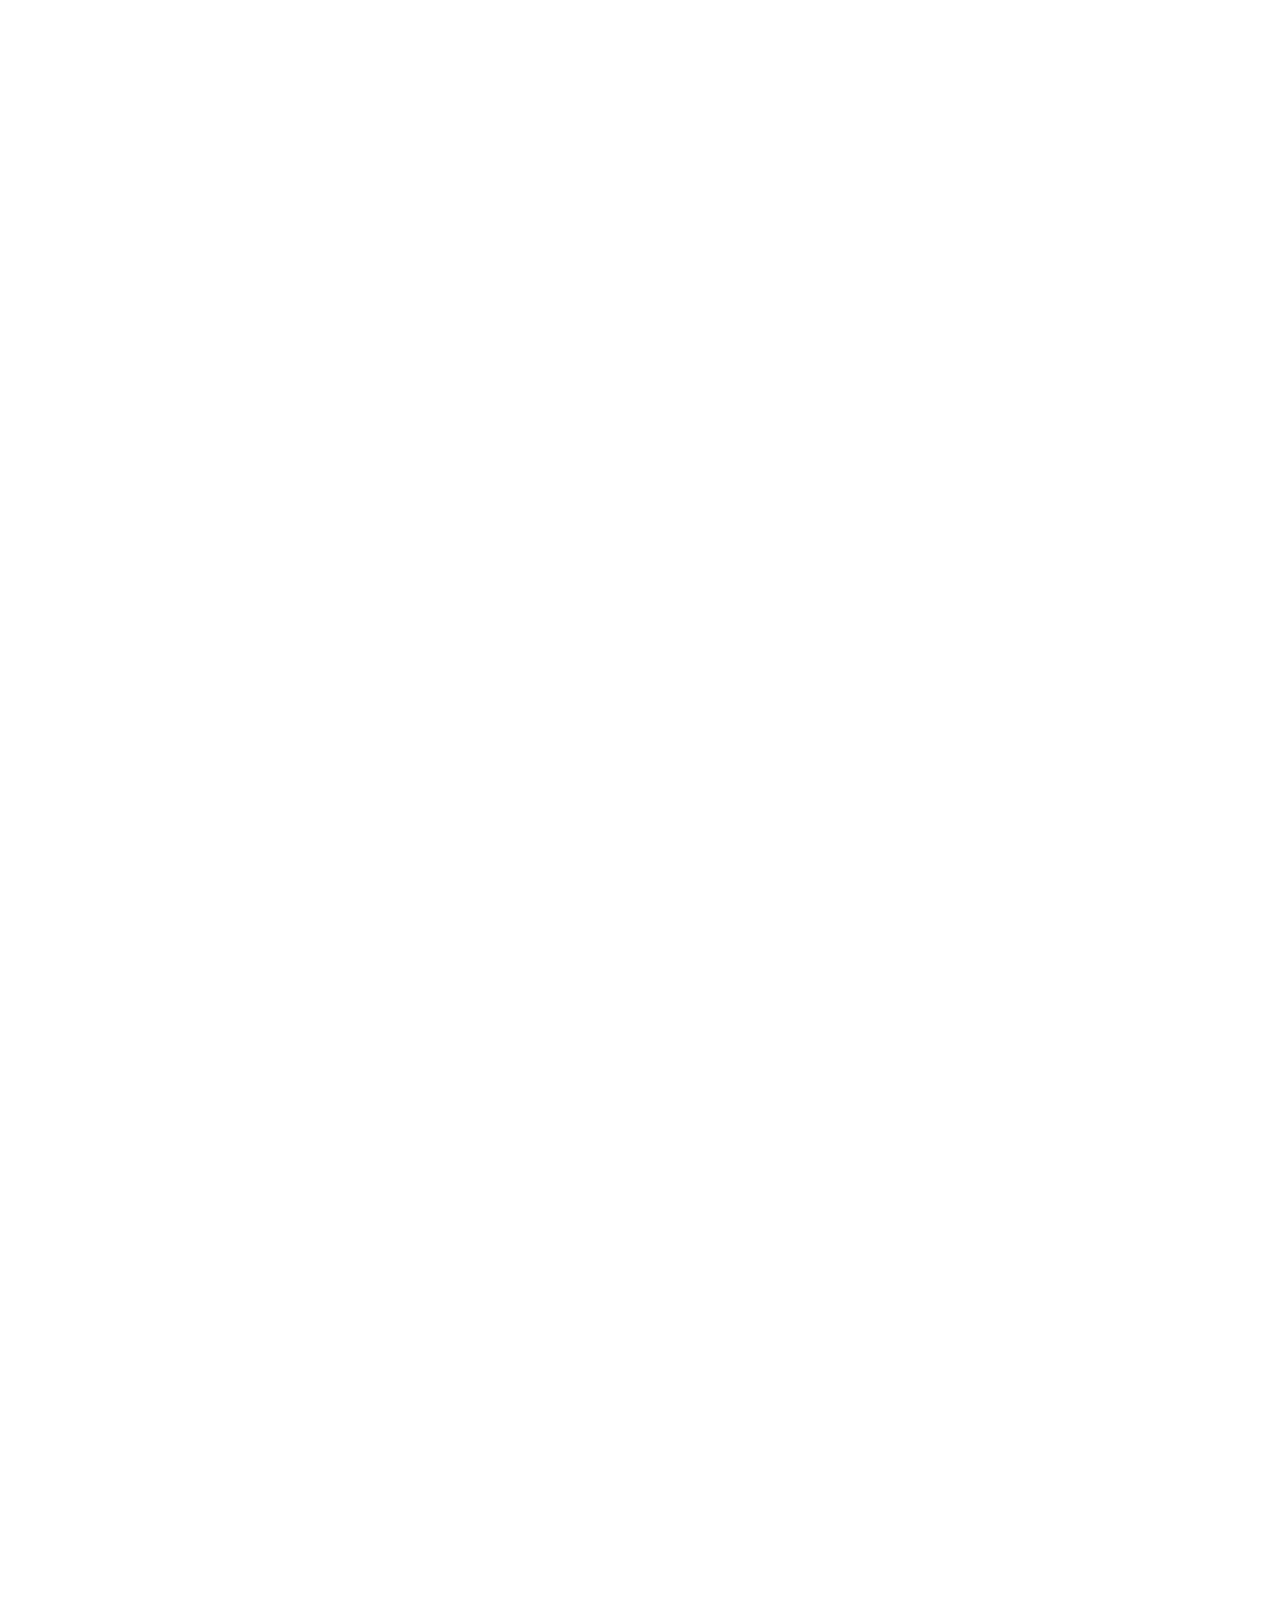
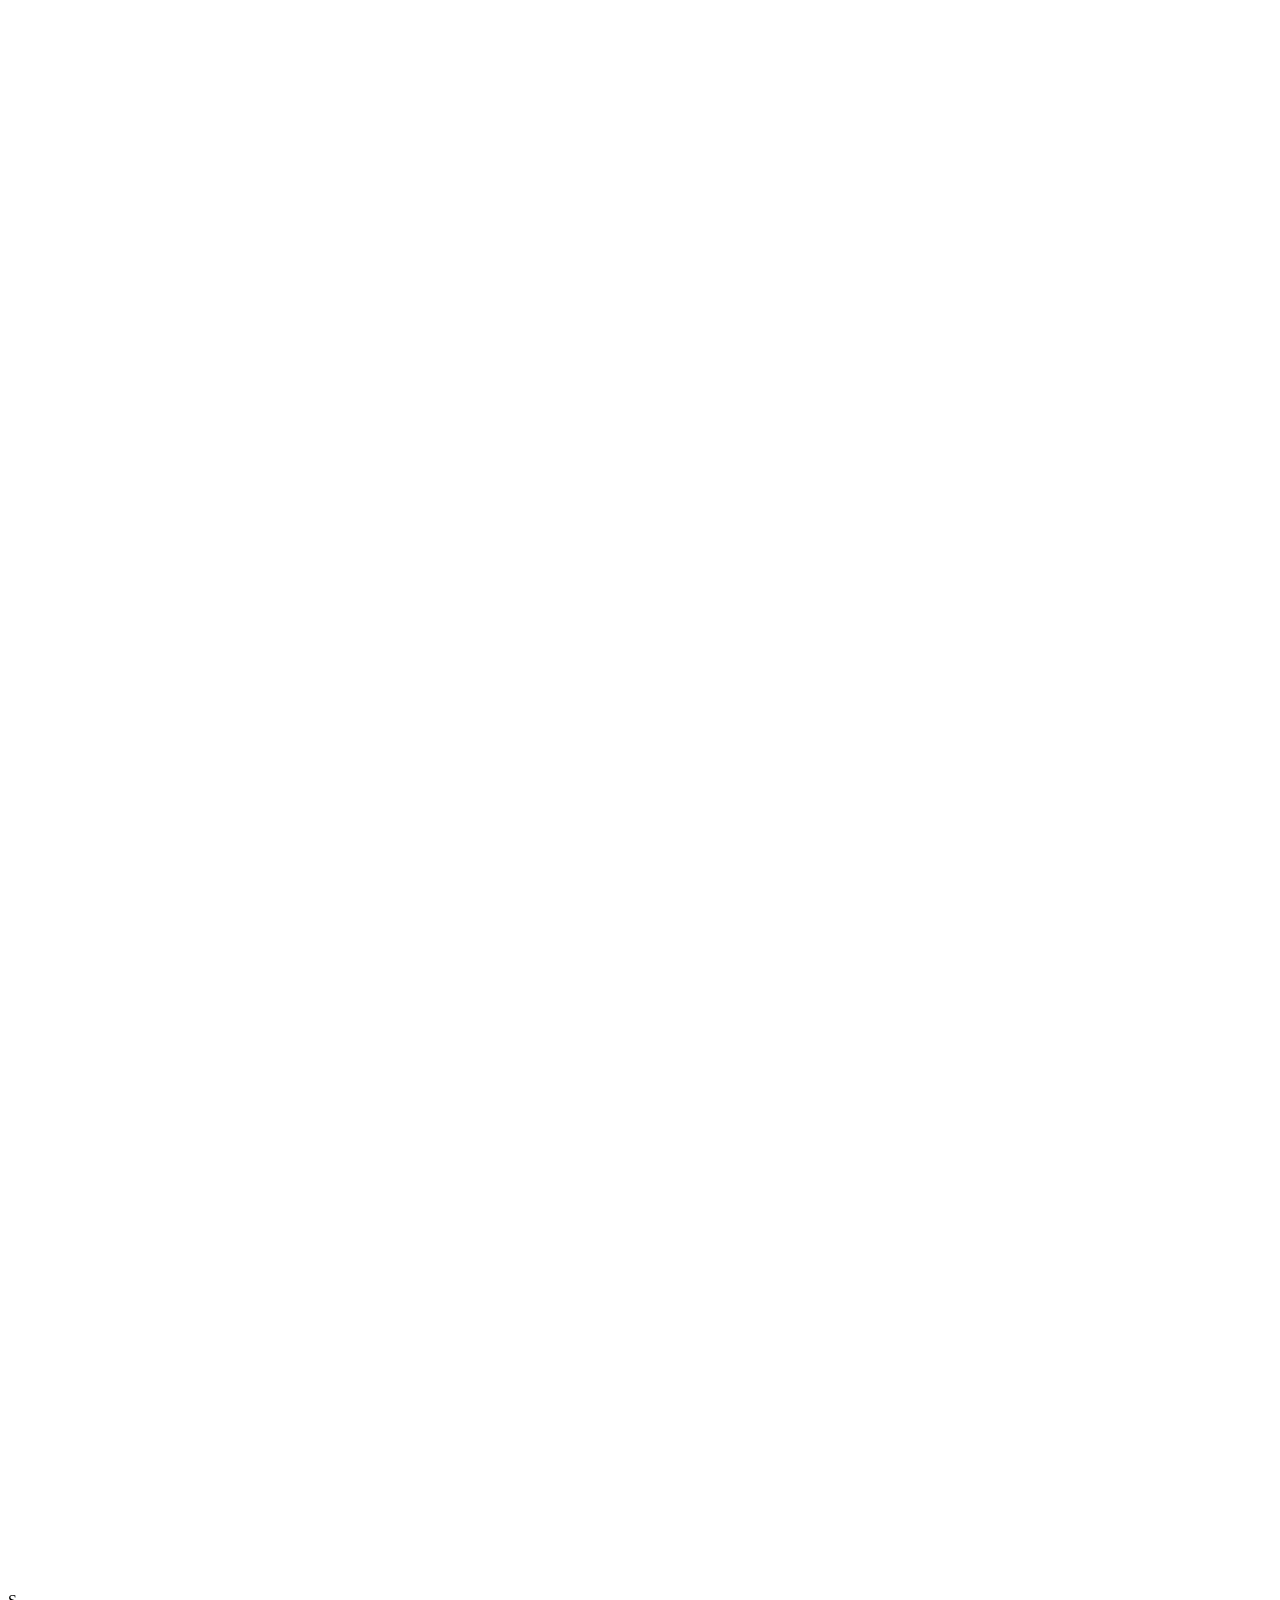
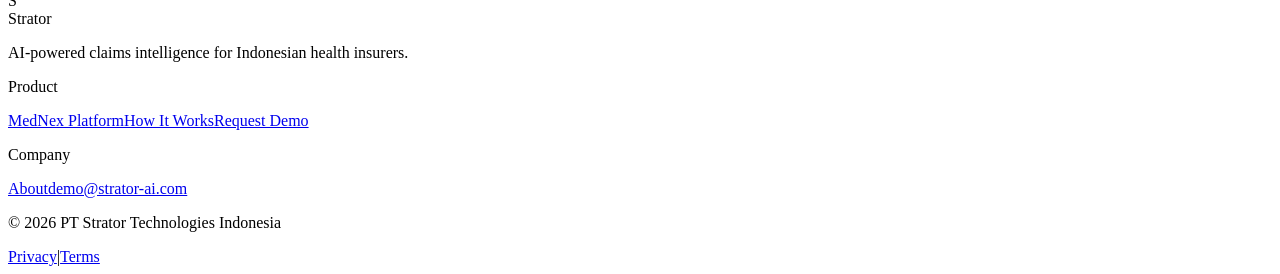
==== commit 9b91e636: "Show video clip only for Issue Detection step" ====
--- a/index.html
+++ b/index.html
@@ -1 +1 @@
-<!DOCTYPE html><!--5o_TgQ_FvR90KxgEpGFRk--><html lang="en"><head><meta charSet="utf-8"/><meta name="viewport" content="width=device-width, initial-scale=1"/><link rel="stylesheet" href="/strator-ai/_next/static/css/ce6432df5b53b12d.css" data-precedence="next"/><link rel="preload" as="script" fetchPriority="low" href="/strator-ai/_next/static/chunks/webpack-082f2ef54f804f01.js"/><script src="/strator-ai/_next/static/chunks/8e6518bb-c26e82767f1faf66.js" async=""></script><script src="/strator-ai/_next/static/chunks/743-c5158a5a2bbfaa9e.js" async=""></script><script src="/strator-ai/_next/static/chunks/main-app-574a68cf1ee1a1f5.js" async=""></script><script src="/strator-ai/_next/static/chunks/189-7d4ec0f3e4e669c8.js" async=""></script><script src="/strator-ai/_next/static/chunks/app/page-c6a53a85460b8dd1.js" async=""></script><title>Strator — AI-Powered Insurance Claims Intelligence</title><meta name="description" content="Detect fraud, waste, and abuse in health insurance claims. Strator MedNex analyzes every claim automatically — no more random checks."/><meta property="og:title" content="Strator — AI-Powered Insurance Claims Intelligence"/><meta property="og:description" content="Detect fraud, waste, and abuse in health insurance claims with AI that catches what humans miss."/><meta property="og:type" content="website"/><meta name="twitter:card" content="summary"/><meta name="twitter:title" content="Strator — AI-Powered Insurance Claims Intelligence"/><meta name="twitter:description" content="Detect fraud, waste, and abuse in health insurance claims with AI that catches what humans miss."/><script src="/strator-ai/_next/static/chunks/polyfills-42372ed130431b0a.js" noModule=""></script></head><body class="font-sans antialiased"><div hidden=""><!--$--><!--/$--></div><main class="relative"><nav class="fixed top-0 left-0 right-0 z-50 transition-all duration-500 bg-transparent" style="opacity:0;transform:translateY(-20px)"><div class="max-w-6xl mx-auto px-6 py-4 flex items-center justify-between"><a href="#" class="flex items-center gap-2.5 group"><div class="w-8 h-8 rounded-lg bg-coral-500 flex items-center justify-center group-hover:bg-coral-600 transition-colors"><span class="text-white font-display font-bold text-sm">S</span></div><span class="font-display text-xl font-bold tracking-tight text-ink-900">Strator</span></a><div class="hidden md:flex items-center gap-8"><a href="#product" class="text-[13px] font-medium text-ink-500 hover:text-ink-900 transition-colors">Product</a><a href="#how-it-works" class="text-[13px] font-medium text-ink-500 hover:text-ink-900 transition-colors">How It Works</a><a href="#about" class="text-[13px] font-medium text-ink-500 hover:text-ink-900 transition-colors">About</a><a href="#demo" class="inline-flex items-center gap-2 bg-ink-900 hover:bg-ink-800 text-white text-[13px] font-medium px-5 py-2 rounded-full transition-all hover:shadow-lg hover:shadow-ink-900/10">Get a Demo</a></div><button class="md:hidden text-ink-900 p-1"><svg xmlns="http://www.w3.org/2000/svg" width="22" height="22" viewBox="0 0 24 24" fill="none" stroke="currentColor" stroke-width="2" stroke-linecap="round" stroke-linejoin="round" class="lucide lucide-menu"><line x1="4" x2="20" y1="12" y2="12"></line><line x1="4" x2="20" y1="6" y2="6"></line><line x1="4" x2="20" y1="18" y2="18"></line></svg></button></div></nav><section class="relative min-h-screen flex items-center overflow-hidden"><div class="absolute inset-0 bg-grid"></div><div class="absolute inset-0 radial-fade"></div><div class="relative max-w-6xl mx-auto px-6 pt-28 pb-16 w-full"><div class="flex justify-center mb-8" style="opacity:0;transform:translateY(16px)"><div class="inline-flex items-center gap-2 bg-white border border-ink-100 rounded-full px-4 py-1.5 text-xs font-mono text-ink-500 shadow-sm"><span class="w-1.5 h-1.5 bg-emerald-500 rounded-full animate-pulse"></span>Live in pilot with Indonesian insurers</div></div><div class="text-center max-w-4xl mx-auto" style="opacity:0;transform:translateY(24px)"><h1 class="font-display text-5xl md:text-7xl lg:text-[5.25rem] font-bold tracking-tight leading-[1.05] text-balance text-ink-900">Stop reviewing<!-- --> <span class="relative inline-block"><span class="relative z-10 text-coral-500">2%</span><svg class="absolute -bottom-1 left-0 w-full" viewBox="0 0 100 8" preserveAspectRatio="none"><path d="M0 7 Q25 0 50 4 T100 2" fill="none" stroke="rgba(255,107,74,0.3)" stroke-width="3" stroke-linecap="round"></path></svg></span> <!-- -->of claims.<br/><span class="text-ink-300">Start reviewing all of them.</span></h1><p class="mt-6 text-lg md:text-xl text-ink-500 max-w-2xl mx-auto leading-relaxed" style="opacity:0;transform:translateY(16px)">Strator MedNex analyzes every health insurance claim for fraud, waste, and abuse — automatically, in seconds, with full reasoning.</p><div class="mt-8 flex flex-col sm:flex-row gap-3 justify-center" style="opacity:0;transform:translateY(16px)"><a href="#demo" class="inline-flex items-center justify-center gap-2 bg-coral-500 hover:bg-coral-600 text-white font-display font-semibold px-7 py-3.5 rounded-full transition-all hover:shadow-xl hover:shadow-coral-500/20 text-base">Request a Demo<svg xmlns="http://www.w3.org/2000/svg" width="18" height="18" viewBox="0 0 24 24" fill="none" stroke="currentColor" stroke-width="2" stroke-linecap="round" stroke-linejoin="round" class="lucide lucide-arrow-right"><path d="M5 12h14"></path><path d="m12 5 7 7-7 7"></path></svg></a><a href="#how-it-works" class="inline-flex items-center justify-center gap-2 bg-white hover:bg-warm-50 border border-ink-200 text-ink-700 font-display font-medium px-7 py-3.5 rounded-full transition-all shadow-sm">See How It Works</a></div></div><div class="mt-16 max-w-3xl mx-auto" style="opacity:0;transform:translateY(40px)"><div class="card-elevated p-5 md:p-6"><div class="flex items-center justify-between mb-4"><div class="flex items-center gap-2"><div class="w-2.5 h-2.5 rounded-full bg-coral-500 animate-pulse"></div><span class="text-sm font-display font-medium text-ink-700">Live Claim Analysis</span></div><div class="flex items-center gap-2"><span class="text-[11px] font-mono bg-emerald-50 text-emerald-600 border border-emerald-200 px-2 py-0.5 rounded-full">Processing</span></div></div><div class="space-y-2"><div class="flex items-center gap-3 bg-warm-50 rounded-xl px-3.5 py-2.5 group hover:bg-warm-200/40 transition-colors" style="opacity:0;transform:translateX(12px)"><div class="flex-1 min-w-0"><p class="text-sm font-medium text-ink-800 truncate">RS Ananda Bekasi</p><p class="text-[11px] font-mono text-ink-400">29 Aug</p></div><div class="flex-1 min-w-0 text-center hidden md:block"><p class="text-[11px] font-mono text-ink-400 truncate">R11 — Nausea &amp; Vomiting</p></div><div class="text-right hidden sm:block"><p class="text-xs font-mono font-medium text-ink-700">Rp 4.2M</p></div><span class="text-[10px] font-mono font-medium px-2 py-0.5 rounded-full border bg-red-50 text-red-600 border-red-200">FWA</span></div><div class="flex items-center gap-3 bg-warm-50 rounded-xl px-3.5 py-2.5 group hover:bg-warm-200/40 transition-colors" style="opacity:0;transform:translateX(12px)"><div class="flex-1 min-w-0"><p class="text-sm font-medium text-ink-800 truncate">RS Limih Medika Jakarta</p><p class="text-[11px] font-mono text-ink-400">31 Jul</p></div><div class="flex-1 min-w-0 text-center hidden md:block"><p class="text-[11px] font-mono text-ink-400 truncate">I20.0 — Unstable angina</p></div><div class="text-right hidden sm:block"><p class="text-xs font-mono font-medium text-ink-700">Rp 18.7M</p></div><span class="text-[10px] font-mono font-medium px-2 py-0.5 rounded-full border bg-emerald-50 text-emerald-600 border-emerald-200">Clean</span></div><div class="flex items-center gap-3 bg-warm-50 rounded-xl px-3.5 py-2.5 group hover:bg-warm-200/40 transition-colors" style="opacity:0;transform:translateX(12px)"><div class="flex-1 min-w-0"><p class="text-sm font-medium text-ink-800 truncate">RS Sudarto Subur</p><p class="text-[11px] font-mono text-ink-400">15 Sep</p></div><div class="flex-1 min-w-0 text-center hidden md:block"><p class="text-[11px] font-mono text-ink-400 truncate">E11.9 — Type 2 diabetes</p></div><div class="text-right hidden sm:block"><p class="text-xs font-mono font-medium text-ink-700">Rp 7.3M</p></div><span class="text-[10px] font-mono font-medium px-2 py-0.5 rounded-full border bg-red-50 text-red-600 border-red-200">FWA</span></div><div class="flex items-center gap-3 bg-warm-50 rounded-xl px-3.5 py-2.5 group hover:bg-warm-200/40 transition-colors" style="opacity:0;transform:translateX(12px)"><div class="flex-1 min-w-0"><p class="text-sm font-medium text-ink-800 truncate">RS Medika Prima</p><p class="text-[11px] font-mono text-ink-400">02 Oct</p></div><div class="flex-1 min-w-0 text-center hidden md:block"><p class="text-[11px] font-mono text-ink-400 truncate">J06.9 — Upper respiratory</p></div><div class="text-right hidden sm:block"><p class="text-xs font-mono font-medium text-ink-700">Rp 2.1M</p></div><span class="text-[10px] font-mono font-medium px-2 py-0.5 rounded-full border bg-emerald-50 text-emerald-600 border-emerald-200">Clean</span></div><div class="flex items-center gap-3 bg-warm-50 rounded-xl px-3.5 py-2.5 group hover:bg-warm-200/40 transition-colors" style="opacity:0;transform:translateX(12px)"><div class="flex-1 min-w-0"><p class="text-sm font-medium text-ink-800 truncate">RS Harapan Kita</p><p class="text-[11px] font-mono text-ink-400">18 Oct</p></div><div class="flex-1 min-w-0 text-center hidden md:block"><p class="text-[11px] font-mono text-ink-400 truncate">K21.0 — GERD</p></div><div class="text-right hidden sm:block"><p class="text-xs font-mono font-medium text-ink-700">Rp 5.8M</p></div><span class="text-[10px] font-mono font-medium px-2 py-0.5 rounded-full border bg-amber-50 text-amber-600 border-amber-200">Review</span></div></div><div class="mt-5 pt-4 border-t border-ink-100 grid grid-cols-3 gap-4"><div class="text-center"><div class="flex items-center justify-center gap-1 text-ink-400 mb-1"><svg xmlns="http://www.w3.org/2000/svg" width="13" height="13" viewBox="0 0 24 24" fill="none" stroke="currentColor" stroke-width="2" stroke-linecap="round" stroke-linejoin="round" class="lucide lucide-eye"><path d="M2.062 12.348a1 1 0 0 1 0-.696 10.75 10.75 0 0 1 19.876 0 1 1 0 0 1 0 .696 10.75 10.75 0 0 1-19.876 0"></path><circle cx="12" cy="12" r="3"></circle></svg><span class="text-[11px] font-mono">Analyzed</span></div><p class="text-lg font-display font-bold text-ink-900">2,847</p></div><div class="text-center"><div class="flex items-center justify-center gap-1 text-ink-400 mb-1"><svg xmlns="http://www.w3.org/2000/svg" width="13" height="13" viewBox="0 0 24 24" fill="none" stroke="currentColor" stroke-width="2" stroke-linecap="round" stroke-linejoin="round" class="lucide lucide-shield"><path d="M20 13c0 5-3.5 7.5-7.66 8.95a1 1 0 0 1-.67-.01C7.5 20.5 4 18 4 13V6a1 1 0 0 1 1-1c2 0 4.5-1.2 6.24-2.72a1.17 1.17 0 0 1 1.52 0C14.51 3.81 17 5 19 5a1 1 0 0 1 1 1z"></path></svg><span class="text-[11px] font-mono">Flagged</span></div><p class="text-lg font-display font-bold text-coral-500">127</p></div><div class="text-center"><div class="flex items-center justify-center gap-1 text-ink-400 mb-1"><svg xmlns="http://www.w3.org/2000/svg" width="13" height="13" viewBox="0 0 24 24" fill="none" stroke="currentColor" stroke-width="2" stroke-linecap="round" stroke-linejoin="round" class="lucide lucide-zap"><path d="M4 14a1 1 0 0 1-.78-1.63l9.9-10.2a.5.5 0 0 1 .86.46l-1.92 6.02A1 1 0 0 0 13 10h7a1 1 0 0 1 .78 1.63l-9.9 10.2a.5.5 0 0 1-.86-.46l1.92-6.02A1 1 0 0 0 11 14z"></path></svg><span class="text-[11px] font-mono">Avg Time</span></div><p class="text-lg font-display font-bold text-ink-900">0.3s</p></div></div></div></div></div></section><div class="max-w-6xl mx-auto px-6"><div class="h-px bg-gradient-to-r from-transparent via-ink-100 to-transparent"></div></div><section class="relative py-16 md:py-20 overflow-hidden"><div class="relative max-w-6xl mx-auto px-6"><div class="mb-14" style="opacity:0;transform:translateY(24px)"><p class="section-label">The Problem</p><h2 class="mt-3 font-display text-3xl md:text-5xl font-bold text-ink-900 max-w-xl leading-tight">Random checks miss billions in leakage</h2></div><div class="grid md:grid-cols-3 gap-0 md:divide-x divide-ink-100"><div class="py-8 md:py-0 md:px-8 first:md:pl-0 last:md:pr-0 border-b md:border-b-0 border-ink-100 last:border-b-0" style="opacity:0;transform:translateY(24px)"><p class="font-display text-4xl md:text-5xl font-bold text-coral-500 mb-2">Rp 15T+</p><p class="text-ink-600 leading-relaxed text-[15px]">Lost annually to claims leakage in Indonesia</p><p class="mt-2 text-[11px] font-mono text-ink-400 uppercase tracking-wider">health insurance</p></div><div class="py-8 md:py-0 md:px-8 first:md:pl-0 last:md:pr-0 border-b md:border-b-0 border-ink-100 last:border-b-0" style="opacity:0;transform:translateY(24px)"><p class="font-display text-4xl md:text-5xl font-bold text-coral-500 mb-2">5–10%</p><p class="text-ink-600 leading-relaxed text-[15px]">Of all claims contain fraud, waste, or abuse</p><p class="mt-2 text-[11px] font-mono text-ink-400 uppercase tracking-wider">industry average</p></div><div class="py-8 md:py-0 md:px-8 first:md:pl-0 last:md:pr-0 border-b md:border-b-0 border-ink-100 last:border-b-0" style="opacity:0;transform:translateY(24px)"><p class="font-display text-4xl md:text-5xl font-bold text-coral-500 mb-2">&lt;2%</p><p class="text-ink-600 leading-relaxed text-[15px]">Of claims are manually reviewed by most insurers</p><p class="mt-2 text-[11px] font-mono text-ink-400 uppercase tracking-wider">current coverage</p></div></div></div></section><div class="max-w-6xl mx-auto px-6"><div class="h-px bg-gradient-to-r from-transparent via-ink-100 to-transparent"></div></div><section id="product" class="relative py-16 md:py-20"><div class="relative max-w-6xl mx-auto px-6"><div class="mb-14" style="opacity:0;transform:translateY(24px)"><p class="section-label">Platform</p><h2 class="mt-3 font-display text-3xl md:text-5xl font-bold text-ink-900 max-w-lg leading-tight">Built for insurance.<!-- --> <span class="text-ink-300">Powered by AI.</span></h2></div><div class="grid grid-cols-1 md:grid-cols-6 gap-4"><div class="md:col-span-4 card-elevated p-8 group hover:shadow-lg transition-all relative overflow-hidden" style="opacity:0;transform:translateY(24px)"><div class="relative"><div class="inline-flex items-center justify-center w-12 h-12 rounded-xl bg-coral-500 text-white mb-5"><svg xmlns="http://www.w3.org/2000/svg" width="24" height="24" viewBox="0 0 24 24" fill="none" stroke="currentColor" stroke-width="2" stroke-linecap="round" stroke-linejoin="round" class="lucide lucide-shield-check"><path d="M20 13c0 5-3.5 7.5-7.66 8.95a1 1 0 0 1-.67-.01C7.5 20.5 4 18 4 13V6a1 1 0 0 1 1-1c2 0 4.5-1.2 6.24-2.72a1.17 1.17 0 0 1 1.52 0C14.51 3.81 17 5 19 5a1 1 0 0 1 1 1z"></path><path d="m9 12 2 2 4-4"></path></svg></div><h3 class="font-display text-xl font-semibold text-ink-900 mb-2">FWA Detection Engine</h3><p class="text-ink-500 leading-relaxed max-w-md">Pattern-matching AI trained on Indonesian health insurance claims. Identifies fraud, waste, and abuse indicators across every claim automatically.</p><div class="mt-6 flex flex-wrap gap-2"><span class="text-[11px] font-mono text-ink-400 bg-warm-50 border border-ink-100 rounded-full px-2.5 py-1">Upcoding</span><span class="text-[11px] font-mono text-ink-400 bg-warm-50 border border-ink-100 rounded-full px-2.5 py-1">Unbundling</span><span class="text-[11px] font-mono text-ink-400 bg-warm-50 border border-ink-100 rounded-full px-2.5 py-1">Phantom billing</span><span class="text-[11px] font-mono text-ink-400 bg-warm-50 border border-ink-100 rounded-full px-2.5 py-1">Duplicate claims</span></div></div></div><div class="md:col-span-2 card-elevated p-6 group hover:shadow-lg transition-all" style="opacity:0;transform:translateY(24px)"><div class="inline-flex items-center justify-center w-10 h-10 rounded-xl bg-ink-900 text-white mb-4"><svg xmlns="http://www.w3.org/2000/svg" width="20" height="20" viewBox="0 0 24 24" fill="none" stroke="currentColor" stroke-width="2" stroke-linecap="round" stroke-linejoin="round" class="lucide lucide-file-search"><path d="M14 2v4a2 2 0 0 0 2 2h4"></path><path d="M4.268 21a2 2 0 0 0 1.727 1H18a2 2 0 0 0 2-2V7l-5-5H6a2 2 0 0 0-2 2v3"></path><path d="m9 18-1.5-1.5"></path><circle cx="5" cy="14" r="3"></circle></svg></div><h3 class="font-display text-base font-semibold text-ink-900 mb-1.5">Document Intelligence</h3><p class="text-sm text-ink-500 leading-relaxed">Extracts and cross-references invoices, medical records, and receipts — any format, any quality.</p></div><div class="md:col-span-2 card-elevated p-6 group hover:shadow-lg transition-all" style="opacity:0;transform:translateY(24px)"><div class="inline-flex items-center justify-center w-10 h-10 rounded-xl bg-ink-900 text-white mb-4"><svg xmlns="http://www.w3.org/2000/svg" width="20" height="20" viewBox="0 0 24 24" fill="none" stroke="currentColor" stroke-width="2" stroke-linecap="round" stroke-linejoin="round" class="lucide lucide-cpu"><rect width="16" height="16" x="4" y="4" rx="2"></rect><rect width="6" height="6" x="9" y="9" rx="1"></rect><path d="M15 2v2"></path><path d="M15 20v2"></path><path d="M2 15h2"></path><path d="M2 9h2"></path><path d="M20 15h2"></path><path d="M20 9h2"></path><path d="M9 2v2"></path><path d="M9 20v2"></path></svg></div><h3 class="font-display text-base font-semibold text-ink-900 mb-1.5">Real-Time Processing</h3><p class="text-sm text-ink-500 leading-relaxed">Sub-second analysis. Thousands of claims processed simultaneously.</p></div><div class="md:col-span-2 card-elevated p-6 group hover:shadow-lg transition-all" style="opacity:0;transform:translateY(24px)"><div class="inline-flex items-center justify-center w-10 h-10 rounded-xl bg-ink-900 text-white mb-4"><svg xmlns="http://www.w3.org/2000/svg" width="20" height="20" viewBox="0 0 24 24" fill="none" stroke="currentColor" stroke-width="2" stroke-linecap="round" stroke-linejoin="round" class="lucide lucide-chart-column"><path d="M3 3v16a2 2 0 0 0 2 2h16"></path><path d="M18 17V9"></path><path d="M13 17V5"></path><path d="M8 17v-3"></path></svg></div><h3 class="font-display text-base font-semibold text-ink-900 mb-1.5">Portfolio Analytics</h3><p class="text-sm text-ink-500 leading-relaxed">Spot systemic issues, outlier providers, and emerging fraud rings across your portfolio.</p></div><div class="md:col-span-2 card-elevated p-6 group hover:shadow-lg transition-all" style="opacity:0;transform:translateY(24px)"><div class="inline-flex items-center justify-center w-10 h-10 rounded-xl bg-ink-900 text-white mb-4"><svg xmlns="http://www.w3.org/2000/svg" width="20" height="20" viewBox="0 0 24 24" fill="none" stroke="currentColor" stroke-width="2" stroke-linecap="round" stroke-linejoin="round" class="lucide lucide-layers"><path d="M12.83 2.18a2 2 0 0 0-1.66 0L2.6 6.08a1 1 0 0 0 0 1.83l8.58 3.91a2 2 0 0 0 1.66 0l8.58-3.9a1 1 0 0 0 0-1.83z"></path><path d="M2 12a1 1 0 0 0 .58.91l8.6 3.91a2 2 0 0 0 1.65 0l8.58-3.9A1 1 0 0 0 22 12"></path><path d="M2 17a1 1 0 0 0 .58.91l8.6 3.91a2 2 0 0 0 1.65 0l8.58-3.9A1 1 0 0 0 22 17"></path></svg></div><h3 class="font-display text-base font-semibold text-ink-900 mb-1.5">TPA Adjudication Review</h3><p class="text-sm text-ink-500 leading-relaxed">Re-verify TPA decisions with AI. Catch errors before they cost you.</p></div><div class="md:col-span-4 card-warm p-8 group hover:shadow-md transition-all" style="opacity:0;transform:translateY(24px)"><div class="inline-flex items-center justify-center w-10 h-10 rounded-xl bg-coral-500 text-white mb-4"><svg xmlns="http://www.w3.org/2000/svg" width="20" height="20" viewBox="0 0 24 24" fill="none" stroke="currentColor" stroke-width="2" stroke-linecap="round" stroke-linejoin="round" class="lucide lucide-users"><path d="M16 21v-2a4 4 0 0 0-4-4H6a4 4 0 0 0-4 4v2"></path><circle cx="9" cy="7" r="4"></circle><path d="M22 21v-2a4 4 0 0 0-3-3.87"></path><path d="M16 3.13a4 4 0 0 1 0 7.75"></path></svg></div><h3 class="font-display text-base font-semibold text-ink-900 mb-1.5">Analyst Workbench</h3><p class="text-ink-500 leading-relaxed max-w-md">Review flagged claims with full context, supporting documents, and AI explanations — all in one place.</p></div></div></div></section><div class="max-w-6xl mx-auto px-6"><div class="h-px bg-gradient-to-r from-transparent via-ink-100 to-transparent"></div></div><section id="how-it-works" class="relative py-16 md:py-20"><div class="max-w-7xl mx-auto px-6"><div class="text-center mb-16" style="opacity:0;transform:translateY(24px)"><p class="section-label">How It Works</p><h2 class="mt-3 font-display text-3xl md:text-5xl font-bold text-ink-900 leading-tight">From submission to insight.<!-- --> <span class="text-ink-300">Automatically.</span></h2><p class="mt-4 text-lg text-ink-500 max-w-2xl mx-auto">Watch every claim flow through six stages of AI-powered analysis — no manual review needed.</p></div><div class="grid lg:grid-cols-[320px_1fr] gap-8 items-start"><div class="space-y-1.5 lg:sticky lg:top-28" style="opacity:0;transform:translateX(-24px)"><button class="w-full text-left px-4 py-3.5 rounded-xl transition-all group bg-white shadow-[0_1px_3px_rgba(0,0,0,0.04),0_8px_24px_rgba(0,0,0,0.04)] border border-ink-100" style="opacity:0;transform:translateX(-16px)"><div class="flex items-start gap-3"><div class="flex-shrink-0 w-8 h-8 rounded-lg flex items-center justify-center transition-colors bg-coral-500 text-white"><svg xmlns="http://www.w3.org/2000/svg" width="18" height="18" viewBox="0 0 24 24" fill="none" stroke="currentColor" stroke-width="2" stroke-linecap="round" stroke-linejoin="round" class="lucide lucide-upload"><path d="M21 15v4a2 2 0 0 1-2 2H5a2 2 0 0 1-2-2v-4"></path><polyline points="17 8 12 3 7 8"></polyline><line x1="12" x2="12" y1="3" y2="15"></line></svg></div><div class="min-w-0"><div class="flex items-center gap-2"><span class="text-[10px] font-mono text-ink-400">01</span><p class="text-sm font-display font-semibold truncate text-ink-900">Secure Intake</p></div><p class="text-[11px] text-ink-400 mt-0.5 truncate">Claims arrive via encrypted SFTP</p></div></div></button><button class="w-full text-left px-4 py-3.5 rounded-xl transition-all group hover:bg-warm-50 border border-transparent" style="opacity:0;transform:translateX(-16px)"><div class="flex items-start gap-3"><div class="flex-shrink-0 w-8 h-8 rounded-lg flex items-center justify-center transition-colors bg-ink-100 text-ink-500 group-hover:bg-ink-200"><svg xmlns="http://www.w3.org/2000/svg" width="18" height="18" viewBox="0 0 24 24" fill="none" stroke="currentColor" stroke-width="2" stroke-linecap="round" stroke-linejoin="round" class="lucide lucide-file-search"><path d="M14 2v4a2 2 0 0 0 2 2h4"></path><path d="M4.268 21a2 2 0 0 0 1.727 1H18a2 2 0 0 0 2-2V7l-5-5H6a2 2 0 0 0-2 2v3"></path><path d="m9 18-1.5-1.5"></path><circle cx="5" cy="14" r="3"></circle></svg></div><div class="min-w-0"><div class="flex items-center gap-2"><span class="text-[10px] font-mono text-ink-400">02</span><p class="text-sm font-display font-semibold truncate text-ink-700">AI Extraction</p></div><p class="text-[11px] text-ink-400 mt-0.5 truncate">Documents parsed in seconds</p></div></div></button><button class="w-full text-left px-4 py-3.5 rounded-xl transition-all group hover:bg-warm-50 border border-transparent" style="opacity:0;transform:translateX(-16px)"><div class="flex items-start gap-3"><div class="flex-shrink-0 w-8 h-8 rounded-lg flex items-center justify-center transition-colors bg-ink-100 text-ink-500 group-hover:bg-ink-200"><svg xmlns="http://www.w3.org/2000/svg" width="18" height="18" viewBox="0 0 24 24" fill="none" stroke="currentColor" stroke-width="2" stroke-linecap="round" stroke-linejoin="round" class="lucide lucide-triangle-alert"><path d="m21.73 18-8-14a2 2 0 0 0-3.48 0l-8 14A2 2 0 0 0 4 21h16a2 2 0 0 0 1.73-3"></path><path d="M12 9v4"></path><path d="M12 17h.01"></path></svg></div><div class="min-w-0"><div class="flex items-center gap-2"><span class="text-[10px] font-mono text-ink-400">03</span><p class="text-sm font-display font-semibold truncate text-ink-700">Issue Detection</p></div><p class="text-[11px] text-ink-400 mt-0.5 truncate">Fraud patterns surface automatically</p></div></div></button><button class="w-full text-left px-4 py-3.5 rounded-xl transition-all group hover:bg-warm-50 border border-transparent" style="opacity:0;transform:translateX(-16px)"><div class="flex items-start gap-3"><div class="flex-shrink-0 w-8 h-8 rounded-lg flex items-center justify-center transition-colors bg-ink-100 text-ink-500 group-hover:bg-ink-200"><svg xmlns="http://www.w3.org/2000/svg" width="18" height="18" viewBox="0 0 24 24" fill="none" stroke="currentColor" stroke-width="2" stroke-linecap="round" stroke-linejoin="round" class="lucide lucide-brain"><path d="M12 5a3 3 0 1 0-5.997.125 4 4 0 0 0-2.526 5.77 4 4 0 0 0 .556 6.588A4 4 0 1 0 12 18Z"></path><path d="M12 5a3 3 0 1 1 5.997.125 4 4 0 0 1 2.526 5.77 4 4 0 0 1-.556 6.588A4 4 0 1 1 12 18Z"></path><path d="M15 13a4.5 4.5 0 0 1-3-4 4.5 4.5 0 0 1-3 4"></path><path d="M17.599 6.5a3 3 0 0 0 .399-1.375"></path><path d="M6.003 5.125A3 3 0 0 0 6.401 6.5"></path><path d="M3.477 10.896a4 4 0 0 1 .585-.396"></path><path d="M19.938 10.5a4 4 0 0 1 .585.396"></path><path d="M6 18a4 4 0 0 1-1.967-.516"></path><path d="M19.967 17.484A4 4 0 0 1 18 18"></path></svg></div><div class="min-w-0"><div class="flex items-center gap-2"><span class="text-[10px] font-mono text-ink-400">04</span><p class="text-sm font-display font-semibold truncate text-ink-700">AI Recommendation</p></div><p class="text-[11px] text-ink-400 mt-0.5 truncate">Approve, reject, or review</p></div></div></button><button class="w-full text-left px-4 py-3.5 rounded-xl transition-all group hover:bg-warm-50 border border-transparent" style="opacity:0;transform:translateX(-16px)"><div class="flex items-start gap-3"><div class="flex-shrink-0 w-8 h-8 rounded-lg flex items-center justify-center transition-colors bg-ink-100 text-ink-500 group-hover:bg-ink-200"><svg xmlns="http://www.w3.org/2000/svg" width="18" height="18" viewBox="0 0 24 24" fill="none" stroke="currentColor" stroke-width="2" stroke-linecap="round" stroke-linejoin="round" class="lucide lucide-clipboard-check"><rect width="8" height="4" x="8" y="2" rx="1" ry="1"></rect><path d="M16 4h2a2 2 0 0 1 2 2v14a2 2 0 0 1-2 2H6a2 2 0 0 1-2-2V6a2 2 0 0 1 2-2h2"></path><path d="m9 14 2 2 4-4"></path></svg></div><div class="min-w-0"><div class="flex items-center gap-2"><span class="text-[10px] font-mono text-ink-400">05</span><p class="text-sm font-display font-semibold truncate text-ink-700">Analyst Workbench</p></div><p class="text-[11px] text-ink-400 mt-0.5 truncate">Full context, one screen</p></div></div></button><button class="w-full text-left px-4 py-3.5 rounded-xl transition-all group hover:bg-warm-50 border border-transparent" style="opacity:0;transform:translateX(-16px)"><div class="flex items-start gap-3"><div class="flex-shrink-0 w-8 h-8 rounded-lg flex items-center justify-center transition-colors bg-ink-100 text-ink-500 group-hover:bg-ink-200"><svg xmlns="http://www.w3.org/2000/svg" width="18" height="18" viewBox="0 0 24 24" fill="none" stroke="currentColor" stroke-width="2" stroke-linecap="round" stroke-linejoin="round" class="lucide lucide-chart-column"><path d="M3 3v16a2 2 0 0 0 2 2h16"></path><path d="M18 17V9"></path><path d="M13 17V5"></path><path d="M8 17v-3"></path></svg></div><div class="min-w-0"><div class="flex items-center gap-2"><span class="text-[10px] font-mono text-ink-400">06</span><p class="text-sm font-display font-semibold truncate text-ink-700">Portfolio Insights</p></div><p class="text-[11px] text-ink-400 mt-0.5 truncate">Spot systemic patterns</p></div></div></button></div><div style="opacity:0;transform:translateY(24px)"><div class="mb-6" style="opacity:0;transform:translateY(8px)"><p class="text-ink-500 leading-relaxed text-sm max-w-xl">Batch claim documents — invoices, receipts, medical records — arrive automatically via secure transfer. Every format supported.</p></div><div class="card-elevated p-4 md:p-6 overflow-hidden"><div style="opacity:0;transform:scale(0.98)"><div class="card-elevated rounded-2xl p-5 md:p-6 w-full max-w-md" style="opacity:0;transform:translateY(24px)"><div class="flex items-center gap-2 mb-5"><div class="w-1.5 h-1.5 rounded-full bg-emerald-500 animate-pulse"></div><span class="text-[11px] font-mono font-medium tracking-wider uppercase text-ink-500">Incoming Transfer</span></div><div class="space-y-2.5"><div class="flex items-center gap-3 rounded-xl bg-warm-50 px-3.5 py-3" style="opacity:0;transform:translateX(-12px)"><div class="flex-shrink-0 w-9 h-9 rounded-lg bg-coral-50 border border-coral-100 flex items-center justify-center"><svg xmlns="http://www.w3.org/2000/svg" width="16" height="16" viewBox="0 0 24 24" fill="none" stroke="currentColor" stroke-width="2" stroke-linecap="round" stroke-linejoin="round" class="lucide lucide-file-text text-coral-500"><path d="M15 2H6a2 2 0 0 0-2 2v16a2 2 0 0 0 2 2h12a2 2 0 0 0 2-2V7Z"></path><path d="M14 2v4a2 2 0 0 0 2 2h4"></path><path d="M10 9H8"></path><path d="M16 13H8"></path><path d="M16 17H8"></path></svg></div><div class="flex-1 min-w-0"><p class="text-sm font-medium text-ink-800 truncate">klaim_jul_2024.pdf</p><p class="text-[11px] font-mono text-ink-400">842 KB</p></div><div class="flex-shrink-0 w-6 h-6 rounded-full bg-emerald-50 border border-emerald-200 flex items-center justify-center"><svg xmlns="http://www.w3.org/2000/svg" width="13" height="13" viewBox="0 0 24 24" fill="none" stroke="currentColor" stroke-width="2.5" stroke-linecap="round" stroke-linejoin="round" class="lucide lucide-check text-emerald-500"><path d="M20 6 9 17l-5-5"></path></svg></div></div><div class="flex items-center gap-3 rounded-xl bg-warm-50 px-3.5 py-3" style="opacity:0;transform:translateX(-12px)"><div class="flex-shrink-0 w-9 h-9 rounded-lg bg-coral-50 border border-coral-100 flex items-center justify-center"><svg xmlns="http://www.w3.org/2000/svg" width="16" height="16" viewBox="0 0 24 24" fill="none" stroke="currentColor" stroke-width="2" stroke-linecap="round" stroke-linejoin="round" class="lucide lucide-file-text text-coral-500"><path d="M15 2H6a2 2 0 0 0-2 2v16a2 2 0 0 0 2 2h12a2 2 0 0 0 2-2V7Z"></path><path d="M14 2v4a2 2 0 0 0 2 2h4"></path><path d="M10 9H8"></path><path d="M16 13H8"></path><path d="M16 17H8"></path></svg></div><div class="flex-1 min-w-0"><p class="text-sm font-medium text-ink-800 truncate">klaim_agt_2024.pdf</p><p class="text-[11px] font-mono text-ink-400">1.2 MB</p></div><div class="flex-shrink-0 w-6 h-6 rounded-full bg-emerald-50 border border-emerald-200 flex items-center justify-center"><svg xmlns="http://www.w3.org/2000/svg" width="13" height="13" viewBox="0 0 24 24" fill="none" stroke="currentColor" stroke-width="2.5" stroke-linecap="round" stroke-linejoin="round" class="lucide lucide-check text-emerald-500"><path d="M20 6 9 17l-5-5"></path></svg></div></div><div class="flex items-center gap-3 rounded-xl bg-warm-50 px-3.5 py-3" style="opacity:0;transform:translateX(-12px)"><div class="flex-shrink-0 w-9 h-9 rounded-lg bg-coral-50 border border-coral-100 flex items-center justify-center"><svg xmlns="http://www.w3.org/2000/svg" width="16" height="16" viewBox="0 0 24 24" fill="none" stroke="currentColor" stroke-width="2" stroke-linecap="round" stroke-linejoin="round" class="lucide lucide-file-text text-coral-500"><path d="M15 2H6a2 2 0 0 0-2 2v16a2 2 0 0 0 2 2h12a2 2 0 0 0 2-2V7Z"></path><path d="M14 2v4a2 2 0 0 0 2 2h4"></path><path d="M10 9H8"></path><path d="M16 13H8"></path><path d="M16 17H8"></path></svg></div><div class="flex-1 min-w-0"><p class="text-sm font-medium text-ink-800 truncate">klaim_sep_2024.pdf</p><p class="text-[11px] font-mono text-ink-400">976 KB</p></div><div class="flex-shrink-0 w-6 h-6 rounded-full bg-amber-50 border border-amber-200 flex items-center justify-center"><svg xmlns="http://www.w3.org/2000/svg" width="13" height="13" viewBox="0 0 24 24" fill="none" stroke="currentColor" stroke-width="2.5" stroke-linecap="round" stroke-linejoin="round" class="lucide lucide-arrow-up-right text-amber-500 animate-pulse"><path d="M7 7h10v10"></path><path d="M7 17 17 7"></path></svg></div></div></div><div class="mt-4 pt-3.5 border-t border-ink-100 flex items-center justify-between"><div class="flex items-center gap-1.5 text-ink-400"><svg xmlns="http://www.w3.org/2000/svg" width="11" height="11" viewBox="0 0 24 24" fill="none" stroke="currentColor" stroke-width="2" stroke-linecap="round" stroke-linejoin="round" class="lucide lucide-lock"><rect width="18" height="11" x="3" y="11" rx="2" ry="2"></rect><path d="M7 11V7a5 5 0 0 1 10 0v4"></path></svg><span class="text-[11px] font-mono">via SFTP · encrypted</span></div><span class="text-[11px] font-mono text-ink-500 font-medium">2 of 3 done</span></div></div></div></div><div class="mt-4 rounded-xl overflow-hidden" style="opacity:0;transform:translateY(8px)"><video src="/strator-ai/clip-1-claims.mp4" class="w-full rounded-xl" autoPlay="" loop="" muted="" playsInline="" preload="metadata"></video></div></div></div></div></section><div class="max-w-6xl mx-auto px-6"><div class="h-px bg-gradient-to-r from-transparent via-ink-100 to-transparent"></div></div><section class="relative py-16 md:py-20"><div class="max-w-6xl mx-auto px-6"><div class="noise card-elevated p-8 md:p-10 mb-12 rounded-2xl" style="opacity:0;transform:translateY(24px)"><div class="grid grid-cols-2 md:grid-cols-4 gap-8 md:gap-0 md:divide-x divide-ink-100"><div class="md:px-8 first:md:pl-0 last:md:pr-0 text-center md:text-left" style="opacity:0;transform:translateY(16px)"><p class="text-4xl md:text-5xl font-bold text-coral-500 font-display">100%</p><p class="mt-2 text-sm text-ink-500">Claims analyzed</p></div><div class="md:px-8 first:md:pl-0 last:md:pr-0 text-center md:text-left" style="opacity:0;transform:translateY(16px)"><p class="text-4xl md:text-5xl font-bold text-coral-500 font-mono">0.3s</p><p class="mt-2 text-sm text-ink-500">Average analysis time</p></div><div class="md:px-8 first:md:pl-0 last:md:pr-0 text-center md:text-left" style="opacity:0;transform:translateY(16px)"><p class="text-4xl md:text-5xl font-bold text-coral-500 font-display">47x</p><p class="mt-2 text-sm text-ink-500">More claims reviewed vs manual</p></div><div class="md:px-8 first:md:pl-0 last:md:pr-0 text-center md:text-left" style="opacity:0;transform:translateY(16px)"><p class="text-4xl md:text-5xl font-bold text-coral-500 font-display">98.5%</p><p class="mt-2 text-sm text-ink-500">Detection accuracy</p></div></div></div><div class="max-w-3xl mx-auto" style="opacity:0;transform:translateY(24px)"><div class="flex gap-1 mb-6"><div class="w-1.5 h-8 rounded-full bg-coral-400"></div><div class="w-1.5 h-8 rounded-full bg-coral-400"></div><div class="w-1.5 h-8 rounded-full bg-coral-400"></div><div class="w-1.5 h-8 rounded-full bg-coral-400"></div><div class="w-1.5 h-8 rounded-full bg-coral-400"></div></div><blockquote class="font-display text-2xl md:text-3xl font-medium text-ink-800 leading-relaxed text-balance">“We used to review 2% of claims manually. Now every single claim passes through Strator — and our team focuses only on the ones that matter.”</blockquote><div class="mt-8 flex items-center gap-4"><div class="w-10 h-10 rounded-full bg-ink-100 flex items-center justify-center"><span class="font-display font-bold text-ink-500 text-sm">CD</span></div><div><p class="font-display font-semibold text-ink-900 text-sm">Claims Director</p><p class="text-ink-400 text-sm">Leading Indonesian Health Insurer</p></div></div></div></div></section><div class="max-w-6xl mx-auto px-6"><div class="h-px bg-gradient-to-r from-transparent via-ink-100 to-transparent"></div></div><section id="about" class="relative py-16 md:py-20"><div class="max-w-6xl mx-auto px-6"><div class="grid lg:grid-cols-5 gap-16 items-start"><div class="lg:col-span-2" style="opacity:0;transform:translateX(-24px)"><p class="section-label">About</p><h2 class="mt-3 font-display text-3xl md:text-4xl font-bold leading-tight text-ink-900">Insurance practitioners.<!-- --> <span class="text-ink-300">AI engineers.</span></h2><div class="mt-6"><div class="inline-flex items-center gap-2.5 bg-white border border-ink-100 rounded-full px-4 py-2 text-sm shadow-sm"><span class="w-2 h-2 bg-emerald-500 rounded-full animate-pulse-slow"></span><span class="font-mono text-xs text-ink-500">Pilot slots open for 2026</span></div></div></div><div class="lg:col-span-3 space-y-5" style="opacity:0;transform:translateX(24px)"><p class="text-lg text-ink-600 leading-relaxed">Strator was founded by insurance industry veterans and AI researchers who believe that claims leakage is a solvable problem — not an accepted cost of business.</p><p class="text-lg text-ink-600 leading-relaxed">Every year, Indonesia&#x27;s health insurance industry loses trillions of rupiah to claims that slip through manual review. We built Strator to make every claim visible, every pattern detectable, and every decision data-driven.</p><p class="text-lg text-ink-600 leading-relaxed">Working alongside leading Indonesian insurers, we&#x27;re building the claims intelligence layer that makes leakage a thing of the past.</p></div></div></div></section><div class="max-w-6xl mx-auto px-6"><div class="h-px bg-gradient-to-r from-transparent via-ink-100 to-transparent"></div></div><section id="demo" class="relative py-16 md:py-20 overflow-hidden"><div class="relative max-w-6xl mx-auto px-6"><div class="text-center mb-10" style="opacity:0;transform:translateY(24px)"><p class="section-label">Get Started</p><h2 class="mt-3 font-display text-3xl md:text-4xl font-bold text-ink-900 leading-tight">See MedNex in action</h2><p class="mt-3 text-ink-500 max-w-xl mx-auto">Book a 30-minute personalized demo. We&#x27;ll walk through your claims workflow and show exactly where Strator catches what manual review misses.</p></div><div class="noise card-elevated p-5 md:p-8 rounded-2xl relative overflow-hidden" style="opacity:0;transform:translateY(24px)"><div class="relative grid lg:grid-cols-2 gap-6 items-start"><div class="space-y-4"><div class="relative rounded-xl overflow-hidden"><div class="relative aspect-video bg-ink-900"><video src="/strator-ai/strator-demo.mp4" class="w-full h-full object-cover" playsInline="" preload="metadata"></video><button class="absolute inset-0 flex flex-col items-center justify-center bg-ink-900/50 hover:bg-ink-900/40 transition-colors cursor-pointer group"><div class="w-14 h-14 rounded-full bg-coral-500 flex items-center justify-center shadow-lg shadow-coral-500/30 group-hover:scale-110 transition-transform"><svg xmlns="http://www.w3.org/2000/svg" width="24" height="24" viewBox="0 0 24 24" fill="white" stroke="currentColor" stroke-width="2" stroke-linecap="round" stroke-linejoin="round" class="lucide lucide-play text-white ml-0.5"><polygon points="6 3 20 12 6 21 6 3"></polygon></svg></div><p class="mt-2 text-white/80 text-xs font-medium">Watch 30s demo</p></button></div></div><div class="grid grid-cols-3 gap-2"><div class="text-center py-2.5 px-1.5 rounded-lg bg-warm-50 border border-ink-100/50"><div class="flex items-center justify-center gap-1 mb-0.5"><span class="text-coral-500"><svg xmlns="http://www.w3.org/2000/svg" width="14" height="14" viewBox="0 0 24 24" fill="none" stroke="currentColor" stroke-width="2" stroke-linecap="round" stroke-linejoin="round" class="lucide lucide-trending-up"><polyline points="22 7 13.5 15.5 8.5 10.5 2 17"></polyline><polyline points="16 7 22 7 22 13"></polyline></svg></span><span class="font-display text-base font-bold text-ink-900">40%</span></div><span class="text-[10px] text-ink-400 uppercase tracking-wider">leakage reduction</span></div><div class="text-center py-2.5 px-1.5 rounded-lg bg-warm-50 border border-ink-100/50"><div class="flex items-center justify-center gap-1 mb-0.5"><span class="text-coral-500"><svg xmlns="http://www.w3.org/2000/svg" width="14" height="14" viewBox="0 0 24 24" fill="none" stroke="currentColor" stroke-width="2" stroke-linecap="round" stroke-linejoin="round" class="lucide lucide-clock"><circle cx="12" cy="12" r="10"></circle><polyline points="12 6 12 12 16 14"></polyline></svg></span><span class="font-display text-base font-bold text-ink-900">&lt;2min</span></div><span class="text-[10px] text-ink-400 uppercase tracking-wider">per claim review</span></div><div class="text-center py-2.5 px-1.5 rounded-lg bg-warm-50 border border-ink-100/50"><div class="flex items-center justify-center gap-1 mb-0.5"><span class="text-coral-500"><svg xmlns="http://www.w3.org/2000/svg" width="14" height="14" viewBox="0 0 24 24" fill="none" stroke="currentColor" stroke-width="2" stroke-linecap="round" stroke-linejoin="round" class="lucide lucide-shield-check"><path d="M20 13c0 5-3.5 7.5-7.66 8.95a1 1 0 0 1-.67-.01C7.5 20.5 4 18 4 13V6a1 1 0 0 1 1-1c2 0 4.5-1.2 6.24-2.72a1.17 1.17 0 0 1 1.52 0C14.51 3.81 17 5 19 5a1 1 0 0 1 1 1z"></path><path d="m9 12 2 2 4-4"></path></svg></span><span class="font-display text-base font-bold text-ink-900">100%</span></div><span class="text-[10px] text-ink-400 uppercase tracking-wider">claims audited</span></div></div><div class="space-y-2 pt-2"><p class="text-[10px] font-mono text-ink-400 uppercase tracking-wider">In the demo, you&#x27;ll see</p><div class="flex items-start gap-2"><svg xmlns="http://www.w3.org/2000/svg" width="14" height="14" viewBox="0 0 24 24" fill="none" stroke="currentColor" stroke-width="2" stroke-linecap="round" stroke-linejoin="round" class="lucide lucide-circle-check-big text-emerald-500 mt-0.5 flex-shrink-0"><path d="M21.801 10A10 10 0 1 1 17 3.335"></path><path d="m9 11 3 3L22 4"></path></svg><span class="text-xs text-ink-600">Live claim processing with your document types</span></div><div class="flex items-start gap-2"><svg xmlns="http://www.w3.org/2000/svg" width="14" height="14" viewBox="0 0 24 24" fill="none" stroke="currentColor" stroke-width="2" stroke-linecap="round" stroke-linejoin="round" class="lucide lucide-circle-check-big text-emerald-500 mt-0.5 flex-shrink-0"><path d="M21.801 10A10 10 0 1 1 17 3.335"></path><path d="m9 11 3 3L22 4"></path></svg><span class="text-xs text-ink-600">Fraud &amp; overcharge detection on real scenarios</span></div><div class="flex items-start gap-2"><svg xmlns="http://www.w3.org/2000/svg" width="14" height="14" viewBox="0 0 24 24" fill="none" stroke="currentColor" stroke-width="2" stroke-linecap="round" stroke-linejoin="round" class="lucide lucide-circle-check-big text-emerald-500 mt-0.5 flex-shrink-0"><path d="M21.801 10A10 10 0 1 1 17 3.335"></path><path d="m9 11 3 3L22 4"></path></svg><span class="text-xs text-ink-600">ROI projection based on your claims volume</span></div><div class="flex items-start gap-2"><svg xmlns="http://www.w3.org/2000/svg" width="14" height="14" viewBox="0 0 24 24" fill="none" stroke="currentColor" stroke-width="2" stroke-linecap="round" stroke-linejoin="round" class="lucide lucide-circle-check-big text-emerald-500 mt-0.5 flex-shrink-0"><path d="M21.801 10A10 10 0 1 1 17 3.335"></path><path d="m9 11 3 3L22 4"></path></svg><span class="text-xs text-ink-600">Integration timeline for your existing TPA workflow</span></div></div></div><div><form class="space-y-3"><div class="grid sm:grid-cols-2 gap-3"><input type="text" placeholder="Full name" required="" class="w-full bg-warm-50 border border-ink-100 rounded-xl px-4 py-3 text-ink-900 text-sm placeholder:text-ink-400 focus:outline-none focus:ring-2 focus:ring-coral-500/20 focus:border-coral-400 transition-all"/><input type="text" placeholder="Company" required="" class="w-full bg-warm-50 border border-ink-100 rounded-xl px-4 py-3 text-ink-900 text-sm placeholder:text-ink-400 focus:outline-none focus:ring-2 focus:ring-coral-500/20 focus:border-coral-400 transition-all"/></div><input type="email" placeholder="Work email" required="" class="w-full bg-warm-50 border border-ink-100 rounded-xl px-4 py-3 text-ink-900 text-sm placeholder:text-ink-400 focus:outline-none focus:ring-2 focus:ring-coral-500/20 focus:border-coral-400 transition-all"/><div class="grid sm:grid-cols-2 gap-3"><input type="text" placeholder="Job title" class="w-full bg-warm-50 border border-ink-100 rounded-xl px-4 py-3 text-ink-900 text-sm placeholder:text-ink-400 focus:outline-none focus:ring-2 focus:ring-coral-500/20 focus:border-coral-400 transition-all"/><div class="relative"><select required="" class="w-full bg-warm-50 border border-ink-100 rounded-xl px-4 py-3 text-sm text-ink-900 focus:outline-none focus:ring-2 focus:ring-coral-500/20 focus:border-coral-400 transition-all appearance-none cursor-pointer"><option value="" disabled="" class="text-ink-400" selected="">Claims volume / month</option><option value="Under 1,000">Under 1,000</option><option value="1,000 – 5,000">1,000 – 5,000</option><option value="5,000 – 20,000">5,000 – 20,000</option><option value="20,000 – 100,000">20,000 – 100,000</option><option value="100,000+">100,000+</option></select><svg xmlns="http://www.w3.org/2000/svg" width="14" height="14" viewBox="0 0 24 24" fill="none" stroke="currentColor" stroke-width="2" stroke-linecap="round" stroke-linejoin="round" class="lucide lucide-building2 absolute right-4 top-1/2 -translate-y-1/2 text-ink-400 pointer-events-none"><path d="M6 22V4a2 2 0 0 1 2-2h8a2 2 0 0 1 2 2v18Z"></path><path d="M6 12H4a2 2 0 0 0-2 2v6a2 2 0 0 0 2 2h2"></path><path d="M18 9h2a2 2 0 0 1 2 2v9a2 2 0 0 1-2 2h-2"></path><path d="M10 6h4"></path><path d="M10 10h4"></path><path d="M10 14h4"></path><path d="M10 18h4"></path></svg></div></div><textarea placeholder="Anything else? (e.g. current audit process, pain points)" rows="3" class="w-full bg-warm-50 border border-ink-100 rounded-xl px-4 py-3 text-ink-900 text-sm placeholder:text-ink-400 focus:outline-none focus:ring-2 focus:ring-coral-500/20 focus:border-coral-400 transition-all resize-none"></textarea><button type="submit" class="w-full inline-flex items-center justify-center gap-2 bg-coral-500 hover:bg-coral-600 text-white font-display font-semibold px-8 py-3.5 rounded-xl transition-all hover:shadow-xl hover:shadow-coral-500/20">Request Demo<svg xmlns="http://www.w3.org/2000/svg" width="18" height="18" viewBox="0 0 24 24" fill="none" stroke="currentColor" stroke-width="2" stroke-linecap="round" stroke-linejoin="round" class="lucide lucide-arrow-right"><path d="M5 12h14"></path><path d="m12 5 7 7-7 7"></path></svg></button><div class="flex items-center justify-between pt-1"><p class="text-[11px] text-ink-400">No commitment required.</p><p class="text-[11px] text-ink-400">Or email<!-- --> <a href="mailto:demo@strator-ai.com" class="text-coral-500 hover:text-coral-600 font-medium">demo@strator-ai.com</a></p></div></form></div></div></div></div></section><footer class="border-t border-ink-100 py-12"><div class="max-w-6xl mx-auto px-6"><div class="flex flex-col md:flex-row md:items-start md:justify-between gap-8"><div class="max-w-xs"><div class="flex items-center gap-2.5"><div class="w-7 h-7 rounded-md bg-coral-500 flex items-center justify-center"><span class="text-white font-display font-bold text-xs">S</span></div><span class="font-display text-lg font-bold tracking-tight text-ink-900">Strator</span></div><p class="mt-3 text-sm text-ink-500 leading-relaxed">AI-powered claims intelligence for Indonesian health insurers.</p></div><div class="flex gap-16"><div><p class="text-xs font-mono font-medium text-ink-400 tracking-wider uppercase mb-3">Product</p><div class="space-y-2.5"><a href="#product" class="block text-sm text-ink-500 hover:text-ink-900 transition-colors">MedNex Platform</a><a href="#how-it-works" class="block text-sm text-ink-500 hover:text-ink-900 transition-colors">How It Works</a><a href="#demo" class="block text-sm text-ink-500 hover:text-ink-900 transition-colors">Request Demo</a></div></div><div><p class="text-xs font-mono font-medium text-ink-400 tracking-wider uppercase mb-3">Company</p><div class="space-y-2.5"><a href="#about" class="block text-sm text-ink-500 hover:text-ink-900 transition-colors">About</a><a href="mailto:demo@strator-ai.com" class="block text-sm text-ink-500 hover:text-ink-900 transition-colors">demo@strator-ai.com</a></div></div></div></div><div class="mt-12 pt-6 border-t border-ink-100 flex flex-col sm:flex-row items-center justify-between gap-4"><p class="text-xs text-ink-400">© <!-- -->2026<!-- --> PT Strator Technologies Indonesia</p><div class="flex items-center gap-4"><a href="#" class="text-xs text-ink-400 hover:text-ink-600 transition-colors">Privacy</a><span class="text-ink-200">|</span><a href="#" class="text-xs text-ink-400 hover:text-ink-600 transition-colors">Terms</a></div></div></div></footer></main><!--$--><!--/$--><script src="/strator-ai/_next/static/chunks/webpack-082f2ef54f804f01.js" id="_R_" async=""></script><script>(self.__next_f=self.__next_f||[]).push([0])</script><script>self.__next_f.push([1,"1:\"$Sreact.fragment\"\n2:I[8954,[],\"\"]\n3:I[5640,[],\"\"]\n4:I[8475,[\"189\",\"static/chunks/189-7d4ec0f3e4e669c8.js\",\"974\",\"static/chunks/app/page-c6a53a85460b8dd1.js\"],\"Navbar\"]\n5:I[5821,[\"189\",\"static/chunks/189-7d4ec0f3e4e669c8.js\",\"974\",\"static/chunks/app/page-c6a53a85460b8dd1.js\"],\"Hero\"]\n6:I[514,[\"189\",\"static/chunks/189-7d4ec0f3e4e669c8.js\",\"974\",\"static/chunks/app/page-c6a53a85460b8dd1.js\"],\"Problem\"]\n7:I[1524,[\"189\",\"static/chunks/189-7d4ec0f3e4e669c8.js\",\"974\",\"static/chunks/app/page-c6a53a85460b8dd1.js\"],\"Features\"]\n8:I[43,[\"189\",\"static/chunks/189-7d4ec0f3e4e669c8.js\",\"974\",\"static/chunks/app/page-c6a53a85460b8dd1.js\"],\"ProductShowcase\"]\n9:I[1381,[\"189\",\"static/chunks/189-7d4ec0f3e4e669c8.js\",\"974\",\"static/chunks/app/page-c6a53a85460b8dd1.js\"],\"SocialProof\"]\na:I[5760,[\"189\",\"static/chunks/189-7d4ec0f3e4e669c8.js\",\"974\",\"static/chunks/app/page-c6a53a85460b8dd1.js\"],\"About\"]\nb:I[77,[\"189\",\"static/chunks/189-7d4ec0f3e4e669c8.js\",\"974\",\"static/chunks/app/page-c6a53a85460b8dd1.js\"],\"CTA\"]\n10:I[7698,[],\"\"]\n:HL[\"/strator-ai/_next/static/css/ce6432df5b53b12d.css\",\"style\"]\n"])</script><script>self.__next_f.push([1,"0:{\"P\":null,\"b\":\"5o-TgQ_FvR90KxgEpGFRk\",\"p\":\"/strator-ai\",\"c\":[\"\",\"\"],\"i\":false,\"f\":[[[\"\",{\"children\":[\"__PAGE__\",{}]},\"$undefined\",\"$undefined\",true],[\"\",[\"$\",\"$1\",\"c\",{\"children\":[[[\"$\",\"link\",\"0\",{\"rel\":\"stylesheet\",\"href\":\"/strator-ai/_next/static/css/ce6432df5b53b12d.css\",\"precedence\":\"next\",\"crossOrigin\":\"$undefined\",\"nonce\":\"$undefined\"}]],[\"$\",\"html\",null,{\"lang\":\"en\",\"children\":[\"$\",\"body\",null,{\"className\":\"font-sans antialiased\",\"children\":[\"$\",\"$L2\",null,{\"parallelRouterKey\":\"children\",\"error\":\"$undefined\",\"errorStyles\":\"$undefined\",\"errorScripts\":\"$undefined\",\"template\":[\"$\",\"$L3\",null,{}],\"templateStyles\":\"$undefined\",\"templateScripts\":\"$undefined\",\"notFound\":[[[\"$\",\"title\",null,{\"children\":\"404: This page could not be found.\"}],[\"$\",\"div\",null,{\"style\":{\"fontFamily\":\"system-ui,\\\"Segoe UI\\\",Roboto,Helvetica,Arial,sans-serif,\\\"Apple Color Emoji\\\",\\\"Segoe UI Emoji\\\"\",\"height\":\"100vh\",\"textAlign\":\"center\",\"display\":\"flex\",\"flexDirection\":\"column\",\"alignItems\":\"center\",\"justifyContent\":\"center\"},\"children\":[\"$\",\"div\",null,{\"children\":[[\"$\",\"style\",null,{\"dangerouslySetInnerHTML\":{\"__html\":\"body{color:#000;background:#fff;margin:0}.next-error-h1{border-right:1px solid rgba(0,0,0,.3)}@media (prefers-color-scheme:dark){body{color:#fff;background:#000}.next-error-h1{border-right:1px solid rgba(255,255,255,.3)}}\"}}],[\"$\",\"h1\",null,{\"className\":\"next-error-h1\",\"style\":{\"display\":\"inline-block\",\"margin\":\"0 20px 0 0\",\"padding\":\"0 23px 0 0\",\"fontSize\":24,\"fontWeight\":500,\"verticalAlign\":\"top\",\"lineHeight\":\"49px\"},\"children\":404}],[\"$\",\"div\",null,{\"style\":{\"display\":\"inline-block\"},\"children\":[\"$\",\"h2\",null,{\"style\":{\"fontSize\":14,\"fontWeight\":400,\"lineHeight\":\"49px\",\"margin\":0},\"children\":\"This page could not be found.\"}]}]]}]}]],[]],\"forbidden\":\"$undefined\",\"unauthorized\":\"$undefined\"}]}]}]]}],{\"children\":[\"__PAGE__\",[\"$\",\"$1\",\"c\",{\"children\":[[\"$\",\"main\",null,{\"className\":\"relative\",\"children\":[[\"$\",\"$L4\",null,{}],[\"$\",\"$L5\",null,{}],[\"$\",\"div\",null,{\"className\":\"max-w-6xl mx-auto px-6\",\"children\":[\"$\",\"div\",null,{\"className\":\"h-px bg-gradient-to-r from-transparent via-ink-100 to-transparent\"}]}],[\"$\",\"$L6\",null,{}],[\"$\",\"div\",null,{\"className\":\"max-w-6xl mx-auto px-6\",\"children\":[\"$\",\"div\",null,{\"className\":\"h-px bg-gradient-to-r from-transparent via-ink-100 to-transparent\"}]}],[\"$\",\"$L7\",null,{}],[\"$\",\"div\",null,{\"className\":\"max-w-6xl mx-auto px-6\",\"children\":[\"$\",\"div\",null,{\"className\":\"h-px bg-gradient-to-r from-transparent via-ink-100 to-transparent\"}]}],[\"$\",\"$L8\",null,{}],[\"$\",\"div\",null,{\"className\":\"max-w-6xl mx-auto px-6\",\"children\":[\"$\",\"div\",null,{\"className\":\"h-px bg-gradient-to-r from-transparent via-ink-100 to-transparent\"}]}],[\"$\",\"$L9\",null,{}],[\"$\",\"div\",null,{\"className\":\"max-w-6xl mx-auto px-6\",\"children\":[\"$\",\"div\",null,{\"className\":\"h-px bg-gradient-to-r from-transparent via-ink-100 to-transparent\"}]}],[\"$\",\"$La\",null,{}],[\"$\",\"div\",null,{\"className\":\"max-w-6xl mx-auto px-6\",\"children\":[\"$\",\"div\",null,{\"className\":\"h-px bg-gradient-to-r from-transparent via-ink-100 to-transparent\"}]}],[\"$\",\"$Lb\",null,{}],[\"$\",\"footer\",null,{\"className\":\"border-t border-ink-100 py-12\",\"children\":[\"$\",\"div\",null,{\"className\":\"max-w-6xl mx-auto px-6\",\"children\":[[\"$\",\"div\",null,{\"className\":\"flex flex-col md:flex-row md:items-start md:justify-between gap-8\",\"children\":[[\"$\",\"div\",null,{\"className\":\"max-w-xs\",\"children\":[[\"$\",\"div\",null,{\"className\":\"flex items-center gap-2.5\",\"children\":[[\"$\",\"div\",null,{\"className\":\"w-7 h-7 rounded-md bg-coral-500 flex items-center justify-center\",\"children\":[\"$\",\"span\",null,{\"className\":\"text-white font-display font-bold text-xs\",\"children\":\"S\"}]}],[\"$\",\"span\",null,{\"className\":\"font-display text-lg font-bold tracking-tight text-ink-900\",\"children\":\"Strator\"}]]}],[\"$\",\"p\",null,{\"className\":\"mt-3 text-sm text-ink-500 leading-relaxed\",\"children\":\"AI-powered claims intelligence for Indonesian health insurers.\"}]]}],[\"$\",\"div\",null,{\"className\":\"flex gap-16\",\"children\":[[\"$\",\"div\",null,{\"children\":[[\"$\",\"p\",null,{\"className\":\"text-xs font-mono font-medium text-ink-400 tracking-wider uppercase mb-3\",\"children\":\"Product\"}],[\"$\",\"div\",null,{\"className\":\"space-y-2.5\",\"children\":[[\"$\",\"a\",null,{\"href\":\"#product\",\"className\":\"block text-sm text-ink-500 hover:text-ink-900 transition-colors\",\"children\":\"MedNex Platform\"}],[\"$\",\"a\",null,{\"href\":\"#how-it-works\",\"className\":\"block text-sm text-ink-500 hover:text-ink-900 transition-colors\",\"children\":\"How It Works\"}],[\"$\",\"a\",null,{\"href\":\"#demo\",\"className\":\"block text-sm text-ink-500 hover:text-ink-900 transition-colors\",\"children\":\"Request Demo\"}]]}]]}],\"$Lc\"]}]]}],\"$Ld\"]}]}]]}],null,\"$Le\"]}],{},null,false]},null,false],\"$Lf\",false]],\"m\":\"$undefined\",\"G\":[\"$10\",[]],\"s\":false,\"S\":true}\n"])</script><script>self.__next_f.push([1,"11:I[2051,[],\"OutletBoundary\"]\n13:I[6658,[],\"AsyncMetadataOutlet\"]\n15:I[2051,[],\"ViewportBoundary\"]\n17:I[2051,[],\"MetadataBoundary\"]\n18:\"$Sreact.suspense\"\nc:[\"$\",\"div\",null,{\"children\":[[\"$\",\"p\",null,{\"className\":\"text-xs font-mono font-medium text-ink-400 tracking-wider uppercase mb-3\",\"children\":\"Company\"}],[\"$\",\"div\",null,{\"className\":\"space-y-2.5\",\"children\":[[\"$\",\"a\",null,{\"href\":\"#about\",\"className\":\"block text-sm text-ink-500 hover:text-ink-900 transition-colors\",\"children\":\"About\"}],[\"$\",\"a\",null,{\"href\":\"mailto:demo@strator-ai.com\",\"className\":\"block text-sm text-ink-500 hover:text-ink-900 transition-colors\",\"children\":\"demo@strator-ai.com\"}]]}]]}]\nd:[\"$\",\"div\",null,{\"className\":\"mt-12 pt-6 border-t border-ink-100 flex flex-col sm:flex-row items-center justify-between gap-4\",\"children\":[[\"$\",\"p\",null,{\"className\":\"text-xs text-ink-400\",\"children\":[\"© \",2026,\" PT Strator Technologies Indonesia\"]}],[\"$\",\"div\",null,{\"className\":\"flex items-center gap-4\",\"children\":[[\"$\",\"a\",null,{\"href\":\"#\",\"className\":\"text-xs text-ink-400 hover:text-ink-600 transition-colors\",\"children\":\"Privacy\"}],[\"$\",\"span\",null,{\"className\":\"text-ink-200\",\"children\":\"|\"}],[\"$\",\"a\",null,{\"href\":\"#\",\"className\":\"text-xs text-ink-400 hover:text-ink-600 transition-colors\",\"children\":\"Terms\"}]]}]]}]\ne:[\"$\",\"$L11\",null,{\"children\":[\"$L12\",[\"$\",\"$L13\",null,{\"promise\":\"$@14\"}]]}]\nf:[\"$\",\"$1\",\"h\",{\"children\":[null,[[\"$\",\"$L15\",null,{\"children\":\"$L16\"}],null],[\"$\",\"$L17\",null,{\"children\":[\"$\",\"div\",null,{\"hidden\":true,\"children\":[\"$\",\"$18\",null,{\"fallback\":null,\"children\":\"$L19\"}]}]}]]}]\n"])</script><script>self.__next_f.push([1,"16:[[\"$\",\"meta\",\"0\",{\"charSet\":\"utf-8\"}],[\"$\",\"meta\",\"1\",{\"name\":\"viewport\",\"content\":\"width=device-width, initial-scale=1\"}]]\n12:null\n"])</script><script>self.__next_f.push([1,"14:{\"metadata\":[[\"$\",\"title\",\"0\",{\"children\":\"Strator — AI-Powered Insurance Claims Intelligence\"}],[\"$\",\"meta\",\"1\",{\"name\":\"description\",\"content\":\"Detect fraud, waste, and abuse in health insurance claims. Strator MedNex analyzes every claim automatically — no more random checks.\"}],[\"$\",\"meta\",\"2\",{\"property\":\"og:title\",\"content\":\"Strator — AI-Powered Insurance Claims Intelligence\"}],[\"$\",\"meta\",\"3\",{\"property\":\"og:description\",\"content\":\"Detect fraud, waste, and abuse in health insurance claims with AI that catches what humans miss.\"}],[\"$\",\"meta\",\"4\",{\"property\":\"og:type\",\"content\":\"website\"}],[\"$\",\"meta\",\"5\",{\"name\":\"twitter:card\",\"content\":\"summary\"}],[\"$\",\"meta\",\"6\",{\"name\":\"twitter:title\",\"content\":\"Strator — AI-Powered Insurance Claims Intelligence\"}],[\"$\",\"meta\",\"7\",{\"name\":\"twitter:description\",\"content\":\"Detect fraud, waste, and abuse in health insurance claims with AI that catches what humans miss.\"}]],\"error\":null,\"digest\":\"$undefined\"}\n"])</script><script>self.__next_f.push([1,"19:\"$14:metadata\"\n"])</script></body></html>+<!DOCTYPE html><!--GnWIpJUPSnhp37JnKjUVm--><html lang="en"><head><meta charSet="utf-8"/><meta name="viewport" content="width=device-width, initial-scale=1"/><link rel="stylesheet" href="/strator-ai/_next/static/css/ce6432df5b53b12d.css" data-precedence="next"/><link rel="preload" as="script" fetchPriority="low" href="/strator-ai/_next/static/chunks/webpack-082f2ef54f804f01.js"/><script src="/strator-ai/_next/static/chunks/8e6518bb-c26e82767f1faf66.js" async=""></script><script src="/strator-ai/_next/static/chunks/743-c5158a5a2bbfaa9e.js" async=""></script><script src="/strator-ai/_next/static/chunks/main-app-574a68cf1ee1a1f5.js" async=""></script><script src="/strator-ai/_next/static/chunks/189-7d4ec0f3e4e669c8.js" async=""></script><script src="/strator-ai/_next/static/chunks/app/page-8437434910941dc9.js" async=""></script><title>Strator — AI-Powered Insurance Claims Intelligence</title><meta name="description" content="Detect fraud, waste, and abuse in health insurance claims. Strator MedNex analyzes every claim automatically — no more random checks."/><meta property="og:title" content="Strator — AI-Powered Insurance Claims Intelligence"/><meta property="og:description" content="Detect fraud, waste, and abuse in health insurance claims with AI that catches what humans miss."/><meta property="og:type" content="website"/><meta name="twitter:card" content="summary"/><meta name="twitter:title" content="Strator — AI-Powered Insurance Claims Intelligence"/><meta name="twitter:description" content="Detect fraud, waste, and abuse in health insurance claims with AI that catches what humans miss."/><script src="/strator-ai/_next/static/chunks/polyfills-42372ed130431b0a.js" noModule=""></script></head><body class="font-sans antialiased"><div hidden=""><!--$--><!--/$--></div><main class="relative"><nav class="fixed top-0 left-0 right-0 z-50 transition-all duration-500 bg-transparent" style="opacity:0;transform:translateY(-20px)"><div class="max-w-6xl mx-auto px-6 py-4 flex items-center justify-between"><a href="#" class="flex items-center gap-2.5 group"><div class="w-8 h-8 rounded-lg bg-coral-500 flex items-center justify-center group-hover:bg-coral-600 transition-colors"><span class="text-white font-display font-bold text-sm">S</span></div><span class="font-display text-xl font-bold tracking-tight text-ink-900">Strator</span></a><div class="hidden md:flex items-center gap-8"><a href="#product" class="text-[13px] font-medium text-ink-500 hover:text-ink-900 transition-colors">Product</a><a href="#how-it-works" class="text-[13px] font-medium text-ink-500 hover:text-ink-900 transition-colors">How It Works</a><a href="#about" class="text-[13px] font-medium text-ink-500 hover:text-ink-900 transition-colors">About</a><a href="#demo" class="inline-flex items-center gap-2 bg-ink-900 hover:bg-ink-800 text-white text-[13px] font-medium px-5 py-2 rounded-full transition-all hover:shadow-lg hover:shadow-ink-900/10">Get a Demo</a></div><button class="md:hidden text-ink-900 p-1"><svg xmlns="http://www.w3.org/2000/svg" width="22" height="22" viewBox="0 0 24 24" fill="none" stroke="currentColor" stroke-width="2" stroke-linecap="round" stroke-linejoin="round" class="lucide lucide-menu"><line x1="4" x2="20" y1="12" y2="12"></line><line x1="4" x2="20" y1="6" y2="6"></line><line x1="4" x2="20" y1="18" y2="18"></line></svg></button></div></nav><section class="relative min-h-screen flex items-center overflow-hidden"><div class="absolute inset-0 bg-grid"></div><div class="absolute inset-0 radial-fade"></div><div class="relative max-w-6xl mx-auto px-6 pt-28 pb-16 w-full"><div class="flex justify-center mb-8" style="opacity:0;transform:translateY(16px)"><div class="inline-flex items-center gap-2 bg-white border border-ink-100 rounded-full px-4 py-1.5 text-xs font-mono text-ink-500 shadow-sm"><span class="w-1.5 h-1.5 bg-emerald-500 rounded-full animate-pulse"></span>Live in pilot with Indonesian insurers</div></div><div class="text-center max-w-4xl mx-auto" style="opacity:0;transform:translateY(24px)"><h1 class="font-display text-5xl md:text-7xl lg:text-[5.25rem] font-bold tracking-tight leading-[1.05] text-balance text-ink-900">Stop reviewing<!-- --> <span class="relative inline-block"><span class="relative z-10 text-coral-500">2%</span><svg class="absolute -bottom-1 left-0 w-full" viewBox="0 0 100 8" preserveAspectRatio="none"><path d="M0 7 Q25 0 50 4 T100 2" fill="none" stroke="rgba(255,107,74,0.3)" stroke-width="3" stroke-linecap="round"></path></svg></span> <!-- -->of claims.<br/><span class="text-ink-300">Start reviewing all of them.</span></h1><p class="mt-6 text-lg md:text-xl text-ink-500 max-w-2xl mx-auto leading-relaxed" style="opacity:0;transform:translateY(16px)">Strator MedNex analyzes every health insurance claim for fraud, waste, and abuse — automatically, in seconds, with full reasoning.</p><div class="mt-8 flex flex-col sm:flex-row gap-3 justify-center" style="opacity:0;transform:translateY(16px)"><a href="#demo" class="inline-flex items-center justify-center gap-2 bg-coral-500 hover:bg-coral-600 text-white font-display font-semibold px-7 py-3.5 rounded-full transition-all hover:shadow-xl hover:shadow-coral-500/20 text-base">Request a Demo<svg xmlns="http://www.w3.org/2000/svg" width="18" height="18" viewBox="0 0 24 24" fill="none" stroke="currentColor" stroke-width="2" stroke-linecap="round" stroke-linejoin="round" class="lucide lucide-arrow-right"><path d="M5 12h14"></path><path d="m12 5 7 7-7 7"></path></svg></a><a href="#how-it-works" class="inline-flex items-center justify-center gap-2 bg-white hover:bg-warm-50 border border-ink-200 text-ink-700 font-display font-medium px-7 py-3.5 rounded-full transition-all shadow-sm">See How It Works</a></div></div><div class="mt-16 max-w-3xl mx-auto" style="opacity:0;transform:translateY(40px)"><div class="card-elevated p-5 md:p-6"><div class="flex items-center justify-between mb-4"><div class="flex items-center gap-2"><div class="w-2.5 h-2.5 rounded-full bg-coral-500 animate-pulse"></div><span class="text-sm font-display font-medium text-ink-700">Live Claim Analysis</span></div><div class="flex items-center gap-2"><span class="text-[11px] font-mono bg-emerald-50 text-emerald-600 border border-emerald-200 px-2 py-0.5 rounded-full">Processing</span></div></div><div class="space-y-2"><div class="flex items-center gap-3 bg-warm-50 rounded-xl px-3.5 py-2.5 group hover:bg-warm-200/40 transition-colors" style="opacity:0;transform:translateX(12px)"><div class="flex-1 min-w-0"><p class="text-sm font-medium text-ink-800 truncate">RS Ananda Bekasi</p><p class="text-[11px] font-mono text-ink-400">29 Aug</p></div><div class="flex-1 min-w-0 text-center hidden md:block"><p class="text-[11px] font-mono text-ink-400 truncate">R11 — Nausea &amp; Vomiting</p></div><div class="text-right hidden sm:block"><p class="text-xs font-mono font-medium text-ink-700">Rp 4.2M</p></div><span class="text-[10px] font-mono font-medium px-2 py-0.5 rounded-full border bg-red-50 text-red-600 border-red-200">FWA</span></div><div class="flex items-center gap-3 bg-warm-50 rounded-xl px-3.5 py-2.5 group hover:bg-warm-200/40 transition-colors" style="opacity:0;transform:translateX(12px)"><div class="flex-1 min-w-0"><p class="text-sm font-medium text-ink-800 truncate">RS Limih Medika Jakarta</p><p class="text-[11px] font-mono text-ink-400">31 Jul</p></div><div class="flex-1 min-w-0 text-center hidden md:block"><p class="text-[11px] font-mono text-ink-400 truncate">I20.0 — Unstable angina</p></div><div class="text-right hidden sm:block"><p class="text-xs font-mono font-medium text-ink-700">Rp 18.7M</p></div><span class="text-[10px] font-mono font-medium px-2 py-0.5 rounded-full border bg-emerald-50 text-emerald-600 border-emerald-200">Clean</span></div><div class="flex items-center gap-3 bg-warm-50 rounded-xl px-3.5 py-2.5 group hover:bg-warm-200/40 transition-colors" style="opacity:0;transform:translateX(12px)"><div class="flex-1 min-w-0"><p class="text-sm font-medium text-ink-800 truncate">RS Sudarto Subur</p><p class="text-[11px] font-mono text-ink-400">15 Sep</p></div><div class="flex-1 min-w-0 text-center hidden md:block"><p class="text-[11px] font-mono text-ink-400 truncate">E11.9 — Type 2 diabetes</p></div><div class="text-right hidden sm:block"><p class="text-xs font-mono font-medium text-ink-700">Rp 7.3M</p></div><span class="text-[10px] font-mono font-medium px-2 py-0.5 rounded-full border bg-red-50 text-red-600 border-red-200">FWA</span></div><div class="flex items-center gap-3 bg-warm-50 rounded-xl px-3.5 py-2.5 group hover:bg-warm-200/40 transition-colors" style="opacity:0;transform:translateX(12px)"><div class="flex-1 min-w-0"><p class="text-sm font-medium text-ink-800 truncate">RS Medika Prima</p><p class="text-[11px] font-mono text-ink-400">02 Oct</p></div><div class="flex-1 min-w-0 text-center hidden md:block"><p class="text-[11px] font-mono text-ink-400 truncate">J06.9 — Upper respiratory</p></div><div class="text-right hidden sm:block"><p class="text-xs font-mono font-medium text-ink-700">Rp 2.1M</p></div><span class="text-[10px] font-mono font-medium px-2 py-0.5 rounded-full border bg-emerald-50 text-emerald-600 border-emerald-200">Clean</span></div><div class="flex items-center gap-3 bg-warm-50 rounded-xl px-3.5 py-2.5 group hover:bg-warm-200/40 transition-colors" style="opacity:0;transform:translateX(12px)"><div class="flex-1 min-w-0"><p class="text-sm font-medium text-ink-800 truncate">RS Harapan Kita</p><p class="text-[11px] font-mono text-ink-400">18 Oct</p></div><div class="flex-1 min-w-0 text-center hidden md:block"><p class="text-[11px] font-mono text-ink-400 truncate">K21.0 — GERD</p></div><div class="text-right hidden sm:block"><p class="text-xs font-mono font-medium text-ink-700">Rp 5.8M</p></div><span class="text-[10px] font-mono font-medium px-2 py-0.5 rounded-full border bg-amber-50 text-amber-600 border-amber-200">Review</span></div></div><div class="mt-5 pt-4 border-t border-ink-100 grid grid-cols-3 gap-4"><div class="text-center"><div class="flex items-center justify-center gap-1 text-ink-400 mb-1"><svg xmlns="http://www.w3.org/2000/svg" width="13" height="13" viewBox="0 0 24 24" fill="none" stroke="currentColor" stroke-width="2" stroke-linecap="round" stroke-linejoin="round" class="lucide lucide-eye"><path d="M2.062 12.348a1 1 0 0 1 0-.696 10.75 10.75 0 0 1 19.876 0 1 1 0 0 1 0 .696 10.75 10.75 0 0 1-19.876 0"></path><circle cx="12" cy="12" r="3"></circle></svg><span class="text-[11px] font-mono">Analyzed</span></div><p class="text-lg font-display font-bold text-ink-900">2,847</p></div><div class="text-center"><div class="flex items-center justify-center gap-1 text-ink-400 mb-1"><svg xmlns="http://www.w3.org/2000/svg" width="13" height="13" viewBox="0 0 24 24" fill="none" stroke="currentColor" stroke-width="2" stroke-linecap="round" stroke-linejoin="round" class="lucide lucide-shield"><path d="M20 13c0 5-3.5 7.5-7.66 8.95a1 1 0 0 1-.67-.01C7.5 20.5 4 18 4 13V6a1 1 0 0 1 1-1c2 0 4.5-1.2 6.24-2.72a1.17 1.17 0 0 1 1.52 0C14.51 3.81 17 5 19 5a1 1 0 0 1 1 1z"></path></svg><span class="text-[11px] font-mono">Flagged</span></div><p class="text-lg font-display font-bold text-coral-500">127</p></div><div class="text-center"><div class="flex items-center justify-center gap-1 text-ink-400 mb-1"><svg xmlns="http://www.w3.org/2000/svg" width="13" height="13" viewBox="0 0 24 24" fill="none" stroke="currentColor" stroke-width="2" stroke-linecap="round" stroke-linejoin="round" class="lucide lucide-zap"><path d="M4 14a1 1 0 0 1-.78-1.63l9.9-10.2a.5.5 0 0 1 .86.46l-1.92 6.02A1 1 0 0 0 13 10h7a1 1 0 0 1 .78 1.63l-9.9 10.2a.5.5 0 0 1-.86-.46l1.92-6.02A1 1 0 0 0 11 14z"></path></svg><span class="text-[11px] font-mono">Avg Time</span></div><p class="text-lg font-display font-bold text-ink-900">0.3s</p></div></div></div></div></div></section><div class="max-w-6xl mx-auto px-6"><div class="h-px bg-gradient-to-r from-transparent via-ink-100 to-transparent"></div></div><section class="relative py-16 md:py-20 overflow-hidden"><div class="relative max-w-6xl mx-auto px-6"><div class="mb-14" style="opacity:0;transform:translateY(24px)"><p class="section-label">The Problem</p><h2 class="mt-3 font-display text-3xl md:text-5xl font-bold text-ink-900 max-w-xl leading-tight">Random checks miss billions in leakage</h2></div><div class="grid md:grid-cols-3 gap-0 md:divide-x divide-ink-100"><div class="py-8 md:py-0 md:px-8 first:md:pl-0 last:md:pr-0 border-b md:border-b-0 border-ink-100 last:border-b-0" style="opacity:0;transform:translateY(24px)"><p class="font-display text-4xl md:text-5xl font-bold text-coral-500 mb-2">Rp 15T+</p><p class="text-ink-600 leading-relaxed text-[15px]">Lost annually to claims leakage in Indonesia</p><p class="mt-2 text-[11px] font-mono text-ink-400 uppercase tracking-wider">health insurance</p></div><div class="py-8 md:py-0 md:px-8 first:md:pl-0 last:md:pr-0 border-b md:border-b-0 border-ink-100 last:border-b-0" style="opacity:0;transform:translateY(24px)"><p class="font-display text-4xl md:text-5xl font-bold text-coral-500 mb-2">5–10%</p><p class="text-ink-600 leading-relaxed text-[15px]">Of all claims contain fraud, waste, or abuse</p><p class="mt-2 text-[11px] font-mono text-ink-400 uppercase tracking-wider">industry average</p></div><div class="py-8 md:py-0 md:px-8 first:md:pl-0 last:md:pr-0 border-b md:border-b-0 border-ink-100 last:border-b-0" style="opacity:0;transform:translateY(24px)"><p class="font-display text-4xl md:text-5xl font-bold text-coral-500 mb-2">&lt;2%</p><p class="text-ink-600 leading-relaxed text-[15px]">Of claims are manually reviewed by most insurers</p><p class="mt-2 text-[11px] font-mono text-ink-400 uppercase tracking-wider">current coverage</p></div></div></div></section><div class="max-w-6xl mx-auto px-6"><div class="h-px bg-gradient-to-r from-transparent via-ink-100 to-transparent"></div></div><section id="product" class="relative py-16 md:py-20"><div class="relative max-w-6xl mx-auto px-6"><div class="mb-14" style="opacity:0;transform:translateY(24px)"><p class="section-label">Platform</p><h2 class="mt-3 font-display text-3xl md:text-5xl font-bold text-ink-900 max-w-lg leading-tight">Built for insurance.<!-- --> <span class="text-ink-300">Powered by AI.</span></h2></div><div class="grid grid-cols-1 md:grid-cols-6 gap-4"><div class="md:col-span-4 card-elevated p-8 group hover:shadow-lg transition-all relative overflow-hidden" style="opacity:0;transform:translateY(24px)"><div class="relative"><div class="inline-flex items-center justify-center w-12 h-12 rounded-xl bg-coral-500 text-white mb-5"><svg xmlns="http://www.w3.org/2000/svg" width="24" height="24" viewBox="0 0 24 24" fill="none" stroke="currentColor" stroke-width="2" stroke-linecap="round" stroke-linejoin="round" class="lucide lucide-shield-check"><path d="M20 13c0 5-3.5 7.5-7.66 8.95a1 1 0 0 1-.67-.01C7.5 20.5 4 18 4 13V6a1 1 0 0 1 1-1c2 0 4.5-1.2 6.24-2.72a1.17 1.17 0 0 1 1.52 0C14.51 3.81 17 5 19 5a1 1 0 0 1 1 1z"></path><path d="m9 12 2 2 4-4"></path></svg></div><h3 class="font-display text-xl font-semibold text-ink-900 mb-2">FWA Detection Engine</h3><p class="text-ink-500 leading-relaxed max-w-md">Pattern-matching AI trained on Indonesian health insurance claims. Identifies fraud, waste, and abuse indicators across every claim automatically.</p><div class="mt-6 flex flex-wrap gap-2"><span class="text-[11px] font-mono text-ink-400 bg-warm-50 border border-ink-100 rounded-full px-2.5 py-1">Upcoding</span><span class="text-[11px] font-mono text-ink-400 bg-warm-50 border border-ink-100 rounded-full px-2.5 py-1">Unbundling</span><span class="text-[11px] font-mono text-ink-400 bg-warm-50 border border-ink-100 rounded-full px-2.5 py-1">Phantom billing</span><span class="text-[11px] font-mono text-ink-400 bg-warm-50 border border-ink-100 rounded-full px-2.5 py-1">Duplicate claims</span></div></div></div><div class="md:col-span-2 card-elevated p-6 group hover:shadow-lg transition-all" style="opacity:0;transform:translateY(24px)"><div class="inline-flex items-center justify-center w-10 h-10 rounded-xl bg-ink-900 text-white mb-4"><svg xmlns="http://www.w3.org/2000/svg" width="20" height="20" viewBox="0 0 24 24" fill="none" stroke="currentColor" stroke-width="2" stroke-linecap="round" stroke-linejoin="round" class="lucide lucide-file-search"><path d="M14 2v4a2 2 0 0 0 2 2h4"></path><path d="M4.268 21a2 2 0 0 0 1.727 1H18a2 2 0 0 0 2-2V7l-5-5H6a2 2 0 0 0-2 2v3"></path><path d="m9 18-1.5-1.5"></path><circle cx="5" cy="14" r="3"></circle></svg></div><h3 class="font-display text-base font-semibold text-ink-900 mb-1.5">Document Intelligence</h3><p class="text-sm text-ink-500 leading-relaxed">Extracts and cross-references invoices, medical records, and receipts — any format, any quality.</p></div><div class="md:col-span-2 card-elevated p-6 group hover:shadow-lg transition-all" style="opacity:0;transform:translateY(24px)"><div class="inline-flex items-center justify-center w-10 h-10 rounded-xl bg-ink-900 text-white mb-4"><svg xmlns="http://www.w3.org/2000/svg" width="20" height="20" viewBox="0 0 24 24" fill="none" stroke="currentColor" stroke-width="2" stroke-linecap="round" stroke-linejoin="round" class="lucide lucide-cpu"><rect width="16" height="16" x="4" y="4" rx="2"></rect><rect width="6" height="6" x="9" y="9" rx="1"></rect><path d="M15 2v2"></path><path d="M15 20v2"></path><path d="M2 15h2"></path><path d="M2 9h2"></path><path d="M20 15h2"></path><path d="M20 9h2"></path><path d="M9 2v2"></path><path d="M9 20v2"></path></svg></div><h3 class="font-display text-base font-semibold text-ink-900 mb-1.5">Real-Time Processing</h3><p class="text-sm text-ink-500 leading-relaxed">Sub-second analysis. Thousands of claims processed simultaneously.</p></div><div class="md:col-span-2 card-elevated p-6 group hover:shadow-lg transition-all" style="opacity:0;transform:translateY(24px)"><div class="inline-flex items-center justify-center w-10 h-10 rounded-xl bg-ink-900 text-white mb-4"><svg xmlns="http://www.w3.org/2000/svg" width="20" height="20" viewBox="0 0 24 24" fill="none" stroke="currentColor" stroke-width="2" stroke-linecap="round" stroke-linejoin="round" class="lucide lucide-chart-column"><path d="M3 3v16a2 2 0 0 0 2 2h16"></path><path d="M18 17V9"></path><path d="M13 17V5"></path><path d="M8 17v-3"></path></svg></div><h3 class="font-display text-base font-semibold text-ink-900 mb-1.5">Portfolio Analytics</h3><p class="text-sm text-ink-500 leading-relaxed">Spot systemic issues, outlier providers, and emerging fraud rings across your portfolio.</p></div><div class="md:col-span-2 card-elevated p-6 group hover:shadow-lg transition-all" style="opacity:0;transform:translateY(24px)"><div class="inline-flex items-center justify-center w-10 h-10 rounded-xl bg-ink-900 text-white mb-4"><svg xmlns="http://www.w3.org/2000/svg" width="20" height="20" viewBox="0 0 24 24" fill="none" stroke="currentColor" stroke-width="2" stroke-linecap="round" stroke-linejoin="round" class="lucide lucide-layers"><path d="M12.83 2.18a2 2 0 0 0-1.66 0L2.6 6.08a1 1 0 0 0 0 1.83l8.58 3.91a2 2 0 0 0 1.66 0l8.58-3.9a1 1 0 0 0 0-1.83z"></path><path d="M2 12a1 1 0 0 0 .58.91l8.6 3.91a2 2 0 0 0 1.65 0l8.58-3.9A1 1 0 0 0 22 12"></path><path d="M2 17a1 1 0 0 0 .58.91l8.6 3.91a2 2 0 0 0 1.65 0l8.58-3.9A1 1 0 0 0 22 17"></path></svg></div><h3 class="font-display text-base font-semibold text-ink-900 mb-1.5">TPA Adjudication Review</h3><p class="text-sm text-ink-500 leading-relaxed">Re-verify TPA decisions with AI. Catch errors before they cost you.</p></div><div class="md:col-span-4 card-warm p-8 group hover:shadow-md transition-all" style="opacity:0;transform:translateY(24px)"><div class="inline-flex items-center justify-center w-10 h-10 rounded-xl bg-coral-500 text-white mb-4"><svg xmlns="http://www.w3.org/2000/svg" width="20" height="20" viewBox="0 0 24 24" fill="none" stroke="currentColor" stroke-width="2" stroke-linecap="round" stroke-linejoin="round" class="lucide lucide-users"><path d="M16 21v-2a4 4 0 0 0-4-4H6a4 4 0 0 0-4 4v2"></path><circle cx="9" cy="7" r="4"></circle><path d="M22 21v-2a4 4 0 0 0-3-3.87"></path><path d="M16 3.13a4 4 0 0 1 0 7.75"></path></svg></div><h3 class="font-display text-base font-semibold text-ink-900 mb-1.5">Analyst Workbench</h3><p class="text-ink-500 leading-relaxed max-w-md">Review flagged claims with full context, supporting documents, and AI explanations — all in one place.</p></div></div></div></section><div class="max-w-6xl mx-auto px-6"><div class="h-px bg-gradient-to-r from-transparent via-ink-100 to-transparent"></div></div><section id="how-it-works" class="relative py-16 md:py-20"><div class="max-w-7xl mx-auto px-6"><div class="text-center mb-16" style="opacity:0;transform:translateY(24px)"><p class="section-label">How It Works</p><h2 class="mt-3 font-display text-3xl md:text-5xl font-bold text-ink-900 leading-tight">From submission to insight.<!-- --> <span class="text-ink-300">Automatically.</span></h2><p class="mt-4 text-lg text-ink-500 max-w-2xl mx-auto">Watch every claim flow through six stages of AI-powered analysis — no manual review needed.</p></div><div class="grid lg:grid-cols-[320px_1fr] gap-8 items-start"><div class="space-y-1.5 lg:sticky lg:top-28" style="opacity:0;transform:translateX(-24px)"><button class="w-full text-left px-4 py-3.5 rounded-xl transition-all group bg-white shadow-[0_1px_3px_rgba(0,0,0,0.04),0_8px_24px_rgba(0,0,0,0.04)] border border-ink-100" style="opacity:0;transform:translateX(-16px)"><div class="flex items-start gap-3"><div class="flex-shrink-0 w-8 h-8 rounded-lg flex items-center justify-center transition-colors bg-coral-500 text-white"><svg xmlns="http://www.w3.org/2000/svg" width="18" height="18" viewBox="0 0 24 24" fill="none" stroke="currentColor" stroke-width="2" stroke-linecap="round" stroke-linejoin="round" class="lucide lucide-upload"><path d="M21 15v4a2 2 0 0 1-2 2H5a2 2 0 0 1-2-2v-4"></path><polyline points="17 8 12 3 7 8"></polyline><line x1="12" x2="12" y1="3" y2="15"></line></svg></div><div class="min-w-0"><div class="flex items-center gap-2"><span class="text-[10px] font-mono text-ink-400">01</span><p class="text-sm font-display font-semibold truncate text-ink-900">Secure Intake</p></div><p class="text-[11px] text-ink-400 mt-0.5 truncate">Claims arrive via encrypted SFTP</p></div></div></button><button class="w-full text-left px-4 py-3.5 rounded-xl transition-all group hover:bg-warm-50 border border-transparent" style="opacity:0;transform:translateX(-16px)"><div class="flex items-start gap-3"><div class="flex-shrink-0 w-8 h-8 rounded-lg flex items-center justify-center transition-colors bg-ink-100 text-ink-500 group-hover:bg-ink-200"><svg xmlns="http://www.w3.org/2000/svg" width="18" height="18" viewBox="0 0 24 24" fill="none" stroke="currentColor" stroke-width="2" stroke-linecap="round" stroke-linejoin="round" class="lucide lucide-file-search"><path d="M14 2v4a2 2 0 0 0 2 2h4"></path><path d="M4.268 21a2 2 0 0 0 1.727 1H18a2 2 0 0 0 2-2V7l-5-5H6a2 2 0 0 0-2 2v3"></path><path d="m9 18-1.5-1.5"></path><circle cx="5" cy="14" r="3"></circle></svg></div><div class="min-w-0"><div class="flex items-center gap-2"><span class="text-[10px] font-mono text-ink-400">02</span><p class="text-sm font-display font-semibold truncate text-ink-700">AI Extraction</p></div><p class="text-[11px] text-ink-400 mt-0.5 truncate">Documents parsed in seconds</p></div></div></button><button class="w-full text-left px-4 py-3.5 rounded-xl transition-all group hover:bg-warm-50 border border-transparent" style="opacity:0;transform:translateX(-16px)"><div class="flex items-start gap-3"><div class="flex-shrink-0 w-8 h-8 rounded-lg flex items-center justify-center transition-colors bg-ink-100 text-ink-500 group-hover:bg-ink-200"><svg xmlns="http://www.w3.org/2000/svg" width="18" height="18" viewBox="0 0 24 24" fill="none" stroke="currentColor" stroke-width="2" stroke-linecap="round" stroke-linejoin="round" class="lucide lucide-triangle-alert"><path d="m21.73 18-8-14a2 2 0 0 0-3.48 0l-8 14A2 2 0 0 0 4 21h16a2 2 0 0 0 1.73-3"></path><path d="M12 9v4"></path><path d="M12 17h.01"></path></svg></div><div class="min-w-0"><div class="flex items-center gap-2"><span class="text-[10px] font-mono text-ink-400">03</span><p class="text-sm font-display font-semibold truncate text-ink-700">Issue Detection</p></div><p class="text-[11px] text-ink-400 mt-0.5 truncate">Fraud patterns surface automatically</p></div></div></button><button class="w-full text-left px-4 py-3.5 rounded-xl transition-all group hover:bg-warm-50 border border-transparent" style="opacity:0;transform:translateX(-16px)"><div class="flex items-start gap-3"><div class="flex-shrink-0 w-8 h-8 rounded-lg flex items-center justify-center transition-colors bg-ink-100 text-ink-500 group-hover:bg-ink-200"><svg xmlns="http://www.w3.org/2000/svg" width="18" height="18" viewBox="0 0 24 24" fill="none" stroke="currentColor" stroke-width="2" stroke-linecap="round" stroke-linejoin="round" class="lucide lucide-brain"><path d="M12 5a3 3 0 1 0-5.997.125 4 4 0 0 0-2.526 5.77 4 4 0 0 0 .556 6.588A4 4 0 1 0 12 18Z"></path><path d="M12 5a3 3 0 1 1 5.997.125 4 4 0 0 1 2.526 5.77 4 4 0 0 1-.556 6.588A4 4 0 1 1 12 18Z"></path><path d="M15 13a4.5 4.5 0 0 1-3-4 4.5 4.5 0 0 1-3 4"></path><path d="M17.599 6.5a3 3 0 0 0 .399-1.375"></path><path d="M6.003 5.125A3 3 0 0 0 6.401 6.5"></path><path d="M3.477 10.896a4 4 0 0 1 .585-.396"></path><path d="M19.938 10.5a4 4 0 0 1 .585.396"></path><path d="M6 18a4 4 0 0 1-1.967-.516"></path><path d="M19.967 17.484A4 4 0 0 1 18 18"></path></svg></div><div class="min-w-0"><div class="flex items-center gap-2"><span class="text-[10px] font-mono text-ink-400">04</span><p class="text-sm font-display font-semibold truncate text-ink-700">AI Recommendation</p></div><p class="text-[11px] text-ink-400 mt-0.5 truncate">Approve, reject, or review</p></div></div></button><button class="w-full text-left px-4 py-3.5 rounded-xl transition-all group hover:bg-warm-50 border border-transparent" style="opacity:0;transform:translateX(-16px)"><div class="flex items-start gap-3"><div class="flex-shrink-0 w-8 h-8 rounded-lg flex items-center justify-center transition-colors bg-ink-100 text-ink-500 group-hover:bg-ink-200"><svg xmlns="http://www.w3.org/2000/svg" width="18" height="18" viewBox="0 0 24 24" fill="none" stroke="currentColor" stroke-width="2" stroke-linecap="round" stroke-linejoin="round" class="lucide lucide-clipboard-check"><rect width="8" height="4" x="8" y="2" rx="1" ry="1"></rect><path d="M16 4h2a2 2 0 0 1 2 2v14a2 2 0 0 1-2 2H6a2 2 0 0 1-2-2V6a2 2 0 0 1 2-2h2"></path><path d="m9 14 2 2 4-4"></path></svg></div><div class="min-w-0"><div class="flex items-center gap-2"><span class="text-[10px] font-mono text-ink-400">05</span><p class="text-sm font-display font-semibold truncate text-ink-700">Analyst Workbench</p></div><p class="text-[11px] text-ink-400 mt-0.5 truncate">Full context, one screen</p></div></div></button><button class="w-full text-left px-4 py-3.5 rounded-xl transition-all group hover:bg-warm-50 border border-transparent" style="opacity:0;transform:translateX(-16px)"><div class="flex items-start gap-3"><div class="flex-shrink-0 w-8 h-8 rounded-lg flex items-center justify-center transition-colors bg-ink-100 text-ink-500 group-hover:bg-ink-200"><svg xmlns="http://www.w3.org/2000/svg" width="18" height="18" viewBox="0 0 24 24" fill="none" stroke="currentColor" stroke-width="2" stroke-linecap="round" stroke-linejoin="round" class="lucide lucide-chart-column"><path d="M3 3v16a2 2 0 0 0 2 2h16"></path><path d="M18 17V9"></path><path d="M13 17V5"></path><path d="M8 17v-3"></path></svg></div><div class="min-w-0"><div class="flex items-center gap-2"><span class="text-[10px] font-mono text-ink-400">06</span><p class="text-sm font-display font-semibold truncate text-ink-700">Portfolio Insights</p></div><p class="text-[11px] text-ink-400 mt-0.5 truncate">Spot systemic patterns</p></div></div></button></div><div style="opacity:0;transform:translateY(24px)"><div class="mb-6" style="opacity:0;transform:translateY(8px)"><p class="text-ink-500 leading-relaxed text-sm max-w-xl">Batch claim documents — invoices, receipts, medical records — arrive automatically via secure transfer. Every format supported.</p></div><div class="card-elevated p-4 md:p-6 overflow-hidden"><div style="opacity:0;transform:scale(0.98)"><div class="card-elevated rounded-2xl p-5 md:p-6 w-full max-w-md" style="opacity:0;transform:translateY(24px)"><div class="flex items-center gap-2 mb-5"><div class="w-1.5 h-1.5 rounded-full bg-emerald-500 animate-pulse"></div><span class="text-[11px] font-mono font-medium tracking-wider uppercase text-ink-500">Incoming Transfer</span></div><div class="space-y-2.5"><div class="flex items-center gap-3 rounded-xl bg-warm-50 px-3.5 py-3" style="opacity:0;transform:translateX(-12px)"><div class="flex-shrink-0 w-9 h-9 rounded-lg bg-coral-50 border border-coral-100 flex items-center justify-center"><svg xmlns="http://www.w3.org/2000/svg" width="16" height="16" viewBox="0 0 24 24" fill="none" stroke="currentColor" stroke-width="2" stroke-linecap="round" stroke-linejoin="round" class="lucide lucide-file-text text-coral-500"><path d="M15 2H6a2 2 0 0 0-2 2v16a2 2 0 0 0 2 2h12a2 2 0 0 0 2-2V7Z"></path><path d="M14 2v4a2 2 0 0 0 2 2h4"></path><path d="M10 9H8"></path><path d="M16 13H8"></path><path d="M16 17H8"></path></svg></div><div class="flex-1 min-w-0"><p class="text-sm font-medium text-ink-800 truncate">klaim_jul_2024.pdf</p><p class="text-[11px] font-mono text-ink-400">842 KB</p></div><div class="flex-shrink-0 w-6 h-6 rounded-full bg-emerald-50 border border-emerald-200 flex items-center justify-center"><svg xmlns="http://www.w3.org/2000/svg" width="13" height="13" viewBox="0 0 24 24" fill="none" stroke="currentColor" stroke-width="2.5" stroke-linecap="round" stroke-linejoin="round" class="lucide lucide-check text-emerald-500"><path d="M20 6 9 17l-5-5"></path></svg></div></div><div class="flex items-center gap-3 rounded-xl bg-warm-50 px-3.5 py-3" style="opacity:0;transform:translateX(-12px)"><div class="flex-shrink-0 w-9 h-9 rounded-lg bg-coral-50 border border-coral-100 flex items-center justify-center"><svg xmlns="http://www.w3.org/2000/svg" width="16" height="16" viewBox="0 0 24 24" fill="none" stroke="currentColor" stroke-width="2" stroke-linecap="round" stroke-linejoin="round" class="lucide lucide-file-text text-coral-500"><path d="M15 2H6a2 2 0 0 0-2 2v16a2 2 0 0 0 2 2h12a2 2 0 0 0 2-2V7Z"></path><path d="M14 2v4a2 2 0 0 0 2 2h4"></path><path d="M10 9H8"></path><path d="M16 13H8"></path><path d="M16 17H8"></path></svg></div><div class="flex-1 min-w-0"><p class="text-sm font-medium text-ink-800 truncate">klaim_agt_2024.pdf</p><p class="text-[11px] font-mono text-ink-400">1.2 MB</p></div><div class="flex-shrink-0 w-6 h-6 rounded-full bg-emerald-50 border border-emerald-200 flex items-center justify-center"><svg xmlns="http://www.w3.org/2000/svg" width="13" height="13" viewBox="0 0 24 24" fill="none" stroke="currentColor" stroke-width="2.5" stroke-linecap="round" stroke-linejoin="round" class="lucide lucide-check text-emerald-500"><path d="M20 6 9 17l-5-5"></path></svg></div></div><div class="flex items-center gap-3 rounded-xl bg-warm-50 px-3.5 py-3" style="opacity:0;transform:translateX(-12px)"><div class="flex-shrink-0 w-9 h-9 rounded-lg bg-coral-50 border border-coral-100 flex items-center justify-center"><svg xmlns="http://www.w3.org/2000/svg" width="16" height="16" viewBox="0 0 24 24" fill="none" stroke="currentColor" stroke-width="2" stroke-linecap="round" stroke-linejoin="round" class="lucide lucide-file-text text-coral-500"><path d="M15 2H6a2 2 0 0 0-2 2v16a2 2 0 0 0 2 2h12a2 2 0 0 0 2-2V7Z"></path><path d="M14 2v4a2 2 0 0 0 2 2h4"></path><path d="M10 9H8"></path><path d="M16 13H8"></path><path d="M16 17H8"></path></svg></div><div class="flex-1 min-w-0"><p class="text-sm font-medium text-ink-800 truncate">klaim_sep_2024.pdf</p><p class="text-[11px] font-mono text-ink-400">976 KB</p></div><div class="flex-shrink-0 w-6 h-6 rounded-full bg-amber-50 border border-amber-200 flex items-center justify-center"><svg xmlns="http://www.w3.org/2000/svg" width="13" height="13" viewBox="0 0 24 24" fill="none" stroke="currentColor" stroke-width="2.5" stroke-linecap="round" stroke-linejoin="round" class="lucide lucide-arrow-up-right text-amber-500 animate-pulse"><path d="M7 7h10v10"></path><path d="M7 17 17 7"></path></svg></div></div></div><div class="mt-4 pt-3.5 border-t border-ink-100 flex items-center justify-between"><div class="flex items-center gap-1.5 text-ink-400"><svg xmlns="http://www.w3.org/2000/svg" width="11" height="11" viewBox="0 0 24 24" fill="none" stroke="currentColor" stroke-width="2" stroke-linecap="round" stroke-linejoin="round" class="lucide lucide-lock"><rect width="18" height="11" x="3" y="11" rx="2" ry="2"></rect><path d="M7 11V7a5 5 0 0 1 10 0v4"></path></svg><span class="text-[11px] font-mono">via SFTP · encrypted</span></div><span class="text-[11px] font-mono text-ink-500 font-medium">2 of 3 done</span></div></div></div></div></div></div></div></section><div class="max-w-6xl mx-auto px-6"><div class="h-px bg-gradient-to-r from-transparent via-ink-100 to-transparent"></div></div><section class="relative py-16 md:py-20"><div class="max-w-6xl mx-auto px-6"><div class="noise card-elevated p-8 md:p-10 mb-12 rounded-2xl" style="opacity:0;transform:translateY(24px)"><div class="grid grid-cols-2 md:grid-cols-4 gap-8 md:gap-0 md:divide-x divide-ink-100"><div class="md:px-8 first:md:pl-0 last:md:pr-0 text-center md:text-left" style="opacity:0;transform:translateY(16px)"><p class="text-4xl md:text-5xl font-bold text-coral-500 font-display">100%</p><p class="mt-2 text-sm text-ink-500">Claims analyzed</p></div><div class="md:px-8 first:md:pl-0 last:md:pr-0 text-center md:text-left" style="opacity:0;transform:translateY(16px)"><p class="text-4xl md:text-5xl font-bold text-coral-500 font-mono">0.3s</p><p class="mt-2 text-sm text-ink-500">Average analysis time</p></div><div class="md:px-8 first:md:pl-0 last:md:pr-0 text-center md:text-left" style="opacity:0;transform:translateY(16px)"><p class="text-4xl md:text-5xl font-bold text-coral-500 font-display">47x</p><p class="mt-2 text-sm text-ink-500">More claims reviewed vs manual</p></div><div class="md:px-8 first:md:pl-0 last:md:pr-0 text-center md:text-left" style="opacity:0;transform:translateY(16px)"><p class="text-4xl md:text-5xl font-bold text-coral-500 font-display">98.5%</p><p class="mt-2 text-sm text-ink-500">Detection accuracy</p></div></div></div><div class="max-w-3xl mx-auto" style="opacity:0;transform:translateY(24px)"><div class="flex gap-1 mb-6"><div class="w-1.5 h-8 rounded-full bg-coral-400"></div><div class="w-1.5 h-8 rounded-full bg-coral-400"></div><div class="w-1.5 h-8 rounded-full bg-coral-400"></div><div class="w-1.5 h-8 rounded-full bg-coral-400"></div><div class="w-1.5 h-8 rounded-full bg-coral-400"></div></div><blockquote class="font-display text-2xl md:text-3xl font-medium text-ink-800 leading-relaxed text-balance">“We used to review 2% of claims manually. Now every single claim passes through Strator — and our team focuses only on the ones that matter.”</blockquote><div class="mt-8 flex items-center gap-4"><div class="w-10 h-10 rounded-full bg-ink-100 flex items-center justify-center"><span class="font-display font-bold text-ink-500 text-sm">CD</span></div><div><p class="font-display font-semibold text-ink-900 text-sm">Claims Director</p><p class="text-ink-400 text-sm">Leading Indonesian Health Insurer</p></div></div></div></div></section><div class="max-w-6xl mx-auto px-6"><div class="h-px bg-gradient-to-r from-transparent via-ink-100 to-transparent"></div></div><section id="about" class="relative py-16 md:py-20"><div class="max-w-6xl mx-auto px-6"><div class="grid lg:grid-cols-5 gap-16 items-start"><div class="lg:col-span-2" style="opacity:0;transform:translateX(-24px)"><p class="section-label">About</p><h2 class="mt-3 font-display text-3xl md:text-4xl font-bold leading-tight text-ink-900">Insurance practitioners.<!-- --> <span class="text-ink-300">AI engineers.</span></h2><div class="mt-6"><div class="inline-flex items-center gap-2.5 bg-white border border-ink-100 rounded-full px-4 py-2 text-sm shadow-sm"><span class="w-2 h-2 bg-emerald-500 rounded-full animate-pulse-slow"></span><span class="font-mono text-xs text-ink-500">Pilot slots open for 2026</span></div></div></div><div class="lg:col-span-3 space-y-5" style="opacity:0;transform:translateX(24px)"><p class="text-lg text-ink-600 leading-relaxed">Strator was founded by insurance industry veterans and AI researchers who believe that claims leakage is a solvable problem — not an accepted cost of business.</p><p class="text-lg text-ink-600 leading-relaxed">Every year, Indonesia&#x27;s health insurance industry loses trillions of rupiah to claims that slip through manual review. We built Strator to make every claim visible, every pattern detectable, and every decision data-driven.</p><p class="text-lg text-ink-600 leading-relaxed">Working alongside leading Indonesian insurers, we&#x27;re building the claims intelligence layer that makes leakage a thing of the past.</p></div></div></div></section><div class="max-w-6xl mx-auto px-6"><div class="h-px bg-gradient-to-r from-transparent via-ink-100 to-transparent"></div></div><section id="demo" class="relative py-16 md:py-20 overflow-hidden"><div class="relative max-w-6xl mx-auto px-6"><div class="text-center mb-10" style="opacity:0;transform:translateY(24px)"><p class="section-label">Get Started</p><h2 class="mt-3 font-display text-3xl md:text-4xl font-bold text-ink-900 leading-tight">See MedNex in action</h2><p class="mt-3 text-ink-500 max-w-xl mx-auto">Book a 30-minute personalized demo. We&#x27;ll walk through your claims workflow and show exactly where Strator catches what manual review misses.</p></div><div class="noise card-elevated p-5 md:p-8 rounded-2xl relative overflow-hidden" style="opacity:0;transform:translateY(24px)"><div class="relative grid lg:grid-cols-2 gap-6 items-start"><div class="space-y-4"><div class="relative rounded-xl overflow-hidden"><div class="relative aspect-video bg-ink-900"><video src="/strator-ai/strator-demo.mp4" class="w-full h-full object-cover" playsInline="" preload="metadata"></video><button class="absolute inset-0 flex flex-col items-center justify-center bg-ink-900/50 hover:bg-ink-900/40 transition-colors cursor-pointer group"><div class="w-14 h-14 rounded-full bg-coral-500 flex items-center justify-center shadow-lg shadow-coral-500/30 group-hover:scale-110 transition-transform"><svg xmlns="http://www.w3.org/2000/svg" width="24" height="24" viewBox="0 0 24 24" fill="white" stroke="currentColor" stroke-width="2" stroke-linecap="round" stroke-linejoin="round" class="lucide lucide-play text-white ml-0.5"><polygon points="6 3 20 12 6 21 6 3"></polygon></svg></div><p class="mt-2 text-white/80 text-xs font-medium">Watch 30s demo</p></button></div></div><div class="grid grid-cols-3 gap-2"><div class="text-center py-2.5 px-1.5 rounded-lg bg-warm-50 border border-ink-100/50"><div class="flex items-center justify-center gap-1 mb-0.5"><span class="text-coral-500"><svg xmlns="http://www.w3.org/2000/svg" width="14" height="14" viewBox="0 0 24 24" fill="none" stroke="currentColor" stroke-width="2" stroke-linecap="round" stroke-linejoin="round" class="lucide lucide-trending-up"><polyline points="22 7 13.5 15.5 8.5 10.5 2 17"></polyline><polyline points="16 7 22 7 22 13"></polyline></svg></span><span class="font-display text-base font-bold text-ink-900">40%</span></div><span class="text-[10px] text-ink-400 uppercase tracking-wider">leakage reduction</span></div><div class="text-center py-2.5 px-1.5 rounded-lg bg-warm-50 border border-ink-100/50"><div class="flex items-center justify-center gap-1 mb-0.5"><span class="text-coral-500"><svg xmlns="http://www.w3.org/2000/svg" width="14" height="14" viewBox="0 0 24 24" fill="none" stroke="currentColor" stroke-width="2" stroke-linecap="round" stroke-linejoin="round" class="lucide lucide-clock"><circle cx="12" cy="12" r="10"></circle><polyline points="12 6 12 12 16 14"></polyline></svg></span><span class="font-display text-base font-bold text-ink-900">&lt;2min</span></div><span class="text-[10px] text-ink-400 uppercase tracking-wider">per claim review</span></div><div class="text-center py-2.5 px-1.5 rounded-lg bg-warm-50 border border-ink-100/50"><div class="flex items-center justify-center gap-1 mb-0.5"><span class="text-coral-500"><svg xmlns="http://www.w3.org/2000/svg" width="14" height="14" viewBox="0 0 24 24" fill="none" stroke="currentColor" stroke-width="2" stroke-linecap="round" stroke-linejoin="round" class="lucide lucide-shield-check"><path d="M20 13c0 5-3.5 7.5-7.66 8.95a1 1 0 0 1-.67-.01C7.5 20.5 4 18 4 13V6a1 1 0 0 1 1-1c2 0 4.5-1.2 6.24-2.72a1.17 1.17 0 0 1 1.52 0C14.51 3.81 17 5 19 5a1 1 0 0 1 1 1z"></path><path d="m9 12 2 2 4-4"></path></svg></span><span class="font-display text-base font-bold text-ink-900">100%</span></div><span class="text-[10px] text-ink-400 uppercase tracking-wider">claims audited</span></div></div><div class="space-y-2 pt-2"><p class="text-[10px] font-mono text-ink-400 uppercase tracking-wider">In the demo, you&#x27;ll see</p><div class="flex items-start gap-2"><svg xmlns="http://www.w3.org/2000/svg" width="14" height="14" viewBox="0 0 24 24" fill="none" stroke="currentColor" stroke-width="2" stroke-linecap="round" stroke-linejoin="round" class="lucide lucide-circle-check-big text-emerald-500 mt-0.5 flex-shrink-0"><path d="M21.801 10A10 10 0 1 1 17 3.335"></path><path d="m9 11 3 3L22 4"></path></svg><span class="text-xs text-ink-600">Live claim processing with your document types</span></div><div class="flex items-start gap-2"><svg xmlns="http://www.w3.org/2000/svg" width="14" height="14" viewBox="0 0 24 24" fill="none" stroke="currentColor" stroke-width="2" stroke-linecap="round" stroke-linejoin="round" class="lucide lucide-circle-check-big text-emerald-500 mt-0.5 flex-shrink-0"><path d="M21.801 10A10 10 0 1 1 17 3.335"></path><path d="m9 11 3 3L22 4"></path></svg><span class="text-xs text-ink-600">Fraud &amp; overcharge detection on real scenarios</span></div><div class="flex items-start gap-2"><svg xmlns="http://www.w3.org/2000/svg" width="14" height="14" viewBox="0 0 24 24" fill="none" stroke="currentColor" stroke-width="2" stroke-linecap="round" stroke-linejoin="round" class="lucide lucide-circle-check-big text-emerald-500 mt-0.5 flex-shrink-0"><path d="M21.801 10A10 10 0 1 1 17 3.335"></path><path d="m9 11 3 3L22 4"></path></svg><span class="text-xs text-ink-600">ROI projection based on your claims volume</span></div><div class="flex items-start gap-2"><svg xmlns="http://www.w3.org/2000/svg" width="14" height="14" viewBox="0 0 24 24" fill="none" stroke="currentColor" stroke-width="2" stroke-linecap="round" stroke-linejoin="round" class="lucide lucide-circle-check-big text-emerald-500 mt-0.5 flex-shrink-0"><path d="M21.801 10A10 10 0 1 1 17 3.335"></path><path d="m9 11 3 3L22 4"></path></svg><span class="text-xs text-ink-600">Integration timeline for your existing TPA workflow</span></div></div></div><div><form class="space-y-3"><div class="grid sm:grid-cols-2 gap-3"><input type="text" placeholder="Full name" required="" class="w-full bg-warm-50 border border-ink-100 rounded-xl px-4 py-3 text-ink-900 text-sm placeholder:text-ink-400 focus:outline-none focus:ring-2 focus:ring-coral-500/20 focus:border-coral-400 transition-all"/><input type="text" placeholder="Company" required="" class="w-full bg-warm-50 border border-ink-100 rounded-xl px-4 py-3 text-ink-900 text-sm placeholder:text-ink-400 focus:outline-none focus:ring-2 focus:ring-coral-500/20 focus:border-coral-400 transition-all"/></div><input type="email" placeholder="Work email" required="" class="w-full bg-warm-50 border border-ink-100 rounded-xl px-4 py-3 text-ink-900 text-sm placeholder:text-ink-400 focus:outline-none focus:ring-2 focus:ring-coral-500/20 focus:border-coral-400 transition-all"/><div class="grid sm:grid-cols-2 gap-3"><input type="text" placeholder="Job title" class="w-full bg-warm-50 border border-ink-100 rounded-xl px-4 py-3 text-ink-900 text-sm placeholder:text-ink-400 focus:outline-none focus:ring-2 focus:ring-coral-500/20 focus:border-coral-400 transition-all"/><div class="relative"><select required="" class="w-full bg-warm-50 border border-ink-100 rounded-xl px-4 py-3 text-sm text-ink-900 focus:outline-none focus:ring-2 focus:ring-coral-500/20 focus:border-coral-400 transition-all appearance-none cursor-pointer"><option value="" disabled="" class="text-ink-400" selected="">Claims volume / month</option><option value="Under 1,000">Under 1,000</option><option value="1,000 – 5,000">1,000 – 5,000</option><option value="5,000 – 20,000">5,000 – 20,000</option><option value="20,000 – 100,000">20,000 – 100,000</option><option value="100,000+">100,000+</option></select><svg xmlns="http://www.w3.org/2000/svg" width="14" height="14" viewBox="0 0 24 24" fill="none" stroke="currentColor" stroke-width="2" stroke-linecap="round" stroke-linejoin="round" class="lucide lucide-building2 absolute right-4 top-1/2 -translate-y-1/2 text-ink-400 pointer-events-none"><path d="M6 22V4a2 2 0 0 1 2-2h8a2 2 0 0 1 2 2v18Z"></path><path d="M6 12H4a2 2 0 0 0-2 2v6a2 2 0 0 0 2 2h2"></path><path d="M18 9h2a2 2 0 0 1 2 2v9a2 2 0 0 1-2 2h-2"></path><path d="M10 6h4"></path><path d="M10 10h4"></path><path d="M10 14h4"></path><path d="M10 18h4"></path></svg></div></div><textarea placeholder="Anything else? (e.g. current audit process, pain points)" rows="3" class="w-full bg-warm-50 border border-ink-100 rounded-xl px-4 py-3 text-ink-900 text-sm placeholder:text-ink-400 focus:outline-none focus:ring-2 focus:ring-coral-500/20 focus:border-coral-400 transition-all resize-none"></textarea><button type="submit" class="w-full inline-flex items-center justify-center gap-2 bg-coral-500 hover:bg-coral-600 text-white font-display font-semibold px-8 py-3.5 rounded-xl transition-all hover:shadow-xl hover:shadow-coral-500/20">Request Demo<svg xmlns="http://www.w3.org/2000/svg" width="18" height="18" viewBox="0 0 24 24" fill="none" stroke="currentColor" stroke-width="2" stroke-linecap="round" stroke-linejoin="round" class="lucide lucide-arrow-right"><path d="M5 12h14"></path><path d="m12 5 7 7-7 7"></path></svg></button><div class="flex items-center justify-between pt-1"><p class="text-[11px] text-ink-400">No commitment required.</p><p class="text-[11px] text-ink-400">Or email<!-- --> <a href="mailto:demo@strator-ai.com" class="text-coral-500 hover:text-coral-600 font-medium">demo@strator-ai.com</a></p></div></form></div></div></div></div></section><footer class="border-t border-ink-100 py-12"><div class="max-w-6xl mx-auto px-6"><div class="flex flex-col md:flex-row md:items-start md:justify-between gap-8"><div class="max-w-xs"><div class="flex items-center gap-2.5"><div class="w-7 h-7 rounded-md bg-coral-500 flex items-center justify-center"><span class="text-white font-display font-bold text-xs">S</span></div><span class="font-display text-lg font-bold tracking-tight text-ink-900">Strator</span></div><p class="mt-3 text-sm text-ink-500 leading-relaxed">AI-powered claims intelligence for Indonesian health insurers.</p></div><div class="flex gap-16"><div><p class="text-xs font-mono font-medium text-ink-400 tracking-wider uppercase mb-3">Product</p><div class="space-y-2.5"><a href="#product" class="block text-sm text-ink-500 hover:text-ink-900 transition-colors">MedNex Platform</a><a href="#how-it-works" class="block text-sm text-ink-500 hover:text-ink-900 transition-colors">How It Works</a><a href="#demo" class="block text-sm text-ink-500 hover:text-ink-900 transition-colors">Request Demo</a></div></div><div><p class="text-xs font-mono font-medium text-ink-400 tracking-wider uppercase mb-3">Company</p><div class="space-y-2.5"><a href="#about" class="block text-sm text-ink-500 hover:text-ink-900 transition-colors">About</a><a href="mailto:demo@strator-ai.com" class="block text-sm text-ink-500 hover:text-ink-900 transition-colors">demo@strator-ai.com</a></div></div></div></div><div class="mt-12 pt-6 border-t border-ink-100 flex flex-col sm:flex-row items-center justify-between gap-4"><p class="text-xs text-ink-400">© <!-- -->2026<!-- --> PT Strator Technologies Indonesia</p><div class="flex items-center gap-4"><a href="#" class="text-xs text-ink-400 hover:text-ink-600 transition-colors">Privacy</a><span class="text-ink-200">|</span><a href="#" class="text-xs text-ink-400 hover:text-ink-600 transition-colors">Terms</a></div></div></div></footer></main><!--$--><!--/$--><script src="/strator-ai/_next/static/chunks/webpack-082f2ef54f804f01.js" id="_R_" async=""></script><script>(self.__next_f=self.__next_f||[]).push([0])</script><script>self.__next_f.push([1,"1:\"$Sreact.fragment\"\n2:I[8954,[],\"\"]\n3:I[5640,[],\"\"]\n4:I[8475,[\"189\",\"static/chunks/189-7d4ec0f3e4e669c8.js\",\"974\",\"static/chunks/app/page-8437434910941dc9.js\"],\"Navbar\"]\n5:I[5821,[\"189\",\"static/chunks/189-7d4ec0f3e4e669c8.js\",\"974\",\"static/chunks/app/page-8437434910941dc9.js\"],\"Hero\"]\n6:I[514,[\"189\",\"static/chunks/189-7d4ec0f3e4e669c8.js\",\"974\",\"static/chunks/app/page-8437434910941dc9.js\"],\"Problem\"]\n7:I[1524,[\"189\",\"static/chunks/189-7d4ec0f3e4e669c8.js\",\"974\",\"static/chunks/app/page-8437434910941dc9.js\"],\"Features\"]\n8:I[43,[\"189\",\"static/chunks/189-7d4ec0f3e4e669c8.js\",\"974\",\"static/chunks/app/page-8437434910941dc9.js\"],\"ProductShowcase\"]\n9:I[1381,[\"189\",\"static/chunks/189-7d4ec0f3e4e669c8.js\",\"974\",\"static/chunks/app/page-8437434910941dc9.js\"],\"SocialProof\"]\na:I[5760,[\"189\",\"static/chunks/189-7d4ec0f3e4e669c8.js\",\"974\",\"static/chunks/app/page-8437434910941dc9.js\"],\"About\"]\nb:I[77,[\"189\",\"static/chunks/189-7d4ec0f3e4e669c8.js\",\"974\",\"static/chunks/app/page-8437434910941dc9.js\"],\"CTA\"]\n10:I[7698,[],\"\"]\n:HL[\"/strator-ai/_next/static/css/ce6432df5b53b12d.css\",\"style\"]\n"])</script><script>self.__next_f.push([1,"0:{\"P\":null,\"b\":\"GnWIpJUPSnhp37JnKjUVm\",\"p\":\"/strator-ai\",\"c\":[\"\",\"\"],\"i\":false,\"f\":[[[\"\",{\"children\":[\"__PAGE__\",{}]},\"$undefined\",\"$undefined\",true],[\"\",[\"$\",\"$1\",\"c\",{\"children\":[[[\"$\",\"link\",\"0\",{\"rel\":\"stylesheet\",\"href\":\"/strator-ai/_next/static/css/ce6432df5b53b12d.css\",\"precedence\":\"next\",\"crossOrigin\":\"$undefined\",\"nonce\":\"$undefined\"}]],[\"$\",\"html\",null,{\"lang\":\"en\",\"children\":[\"$\",\"body\",null,{\"className\":\"font-sans antialiased\",\"children\":[\"$\",\"$L2\",null,{\"parallelRouterKey\":\"children\",\"error\":\"$undefined\",\"errorStyles\":\"$undefined\",\"errorScripts\":\"$undefined\",\"template\":[\"$\",\"$L3\",null,{}],\"templateStyles\":\"$undefined\",\"templateScripts\":\"$undefined\",\"notFound\":[[[\"$\",\"title\",null,{\"children\":\"404: This page could not be found.\"}],[\"$\",\"div\",null,{\"style\":{\"fontFamily\":\"system-ui,\\\"Segoe UI\\\",Roboto,Helvetica,Arial,sans-serif,\\\"Apple Color Emoji\\\",\\\"Segoe UI Emoji\\\"\",\"height\":\"100vh\",\"textAlign\":\"center\",\"display\":\"flex\",\"flexDirection\":\"column\",\"alignItems\":\"center\",\"justifyContent\":\"center\"},\"children\":[\"$\",\"div\",null,{\"children\":[[\"$\",\"style\",null,{\"dangerouslySetInnerHTML\":{\"__html\":\"body{color:#000;background:#fff;margin:0}.next-error-h1{border-right:1px solid rgba(0,0,0,.3)}@media (prefers-color-scheme:dark){body{color:#fff;background:#000}.next-error-h1{border-right:1px solid rgba(255,255,255,.3)}}\"}}],[\"$\",\"h1\",null,{\"className\":\"next-error-h1\",\"style\":{\"display\":\"inline-block\",\"margin\":\"0 20px 0 0\",\"padding\":\"0 23px 0 0\",\"fontSize\":24,\"fontWeight\":500,\"verticalAlign\":\"top\",\"lineHeight\":\"49px\"},\"children\":404}],[\"$\",\"div\",null,{\"style\":{\"display\":\"inline-block\"},\"children\":[\"$\",\"h2\",null,{\"style\":{\"fontSize\":14,\"fontWeight\":400,\"lineHeight\":\"49px\",\"margin\":0},\"children\":\"This page could not be found.\"}]}]]}]}]],[]],\"forbidden\":\"$undefined\",\"unauthorized\":\"$undefined\"}]}]}]]}],{\"children\":[\"__PAGE__\",[\"$\",\"$1\",\"c\",{\"children\":[[\"$\",\"main\",null,{\"className\":\"relative\",\"children\":[[\"$\",\"$L4\",null,{}],[\"$\",\"$L5\",null,{}],[\"$\",\"div\",null,{\"className\":\"max-w-6xl mx-auto px-6\",\"children\":[\"$\",\"div\",null,{\"className\":\"h-px bg-gradient-to-r from-transparent via-ink-100 to-transparent\"}]}],[\"$\",\"$L6\",null,{}],[\"$\",\"div\",null,{\"className\":\"max-w-6xl mx-auto px-6\",\"children\":[\"$\",\"div\",null,{\"className\":\"h-px bg-gradient-to-r from-transparent via-ink-100 to-transparent\"}]}],[\"$\",\"$L7\",null,{}],[\"$\",\"div\",null,{\"className\":\"max-w-6xl mx-auto px-6\",\"children\":[\"$\",\"div\",null,{\"className\":\"h-px bg-gradient-to-r from-transparent via-ink-100 to-transparent\"}]}],[\"$\",\"$L8\",null,{}],[\"$\",\"div\",null,{\"className\":\"max-w-6xl mx-auto px-6\",\"children\":[\"$\",\"div\",null,{\"className\":\"h-px bg-gradient-to-r from-transparent via-ink-100 to-transparent\"}]}],[\"$\",\"$L9\",null,{}],[\"$\",\"div\",null,{\"className\":\"max-w-6xl mx-auto px-6\",\"children\":[\"$\",\"div\",null,{\"className\":\"h-px bg-gradient-to-r from-transparent via-ink-100 to-transparent\"}]}],[\"$\",\"$La\",null,{}],[\"$\",\"div\",null,{\"className\":\"max-w-6xl mx-auto px-6\",\"children\":[\"$\",\"div\",null,{\"className\":\"h-px bg-gradient-to-r from-transparent via-ink-100 to-transparent\"}]}],[\"$\",\"$Lb\",null,{}],[\"$\",\"footer\",null,{\"className\":\"border-t border-ink-100 py-12\",\"children\":[\"$\",\"div\",null,{\"className\":\"max-w-6xl mx-auto px-6\",\"children\":[[\"$\",\"div\",null,{\"className\":\"flex flex-col md:flex-row md:items-start md:justify-between gap-8\",\"children\":[[\"$\",\"div\",null,{\"className\":\"max-w-xs\",\"children\":[[\"$\",\"div\",null,{\"className\":\"flex items-center gap-2.5\",\"children\":[[\"$\",\"div\",null,{\"className\":\"w-7 h-7 rounded-md bg-coral-500 flex items-center justify-center\",\"children\":[\"$\",\"span\",null,{\"className\":\"text-white font-display font-bold text-xs\",\"children\":\"S\"}]}],[\"$\",\"span\",null,{\"className\":\"font-display text-lg font-bold tracking-tight text-ink-900\",\"children\":\"Strator\"}]]}],[\"$\",\"p\",null,{\"className\":\"mt-3 text-sm text-ink-500 leading-relaxed\",\"children\":\"AI-powered claims intelligence for Indonesian health insurers.\"}]]}],[\"$\",\"div\",null,{\"className\":\"flex gap-16\",\"children\":[[\"$\",\"div\",null,{\"children\":[[\"$\",\"p\",null,{\"className\":\"text-xs font-mono font-medium text-ink-400 tracking-wider uppercase mb-3\",\"children\":\"Product\"}],[\"$\",\"div\",null,{\"className\":\"space-y-2.5\",\"children\":[[\"$\",\"a\",null,{\"href\":\"#product\",\"className\":\"block text-sm text-ink-500 hover:text-ink-900 transition-colors\",\"children\":\"MedNex Platform\"}],[\"$\",\"a\",null,{\"href\":\"#how-it-works\",\"className\":\"block text-sm text-ink-500 hover:text-ink-900 transition-colors\",\"children\":\"How It Works\"}],[\"$\",\"a\",null,{\"href\":\"#demo\",\"className\":\"block text-sm text-ink-500 hover:text-ink-900 transition-colors\",\"children\":\"Request Demo\"}]]}]]}],\"$Lc\"]}]]}],\"$Ld\"]}]}]]}],null,\"$Le\"]}],{},null,false]},null,false],\"$Lf\",false]],\"m\":\"$undefined\",\"G\":[\"$10\",[]],\"s\":false,\"S\":true}\n"])</script><script>self.__next_f.push([1,"11:I[2051,[],\"OutletBoundary\"]\n13:I[6658,[],\"AsyncMetadataOutlet\"]\n15:I[2051,[],\"ViewportBoundary\"]\n17:I[2051,[],\"MetadataBoundary\"]\n18:\"$Sreact.suspense\"\nc:[\"$\",\"div\",null,{\"children\":[[\"$\",\"p\",null,{\"className\":\"text-xs font-mono font-medium text-ink-400 tracking-wider uppercase mb-3\",\"children\":\"Company\"}],[\"$\",\"div\",null,{\"className\":\"space-y-2.5\",\"children\":[[\"$\",\"a\",null,{\"href\":\"#about\",\"className\":\"block text-sm text-ink-500 hover:text-ink-900 transition-colors\",\"children\":\"About\"}],[\"$\",\"a\",null,{\"href\":\"mailto:demo@strator-ai.com\",\"className\":\"block text-sm text-ink-500 hover:text-ink-900 transition-colors\",\"children\":\"demo@strator-ai.com\"}]]}]]}]\nd:[\"$\",\"div\",null,{\"className\":\"mt-12 pt-6 border-t border-ink-100 flex flex-col sm:flex-row items-center justify-between gap-4\",\"children\":[[\"$\",\"p\",null,{\"className\":\"text-xs text-ink-400\",\"children\":[\"© \",2026,\" PT Strator Technologies Indonesia\"]}],[\"$\",\"div\",null,{\"className\":\"flex items-center gap-4\",\"children\":[[\"$\",\"a\",null,{\"href\":\"#\",\"className\":\"text-xs text-ink-400 hover:text-ink-600 transition-colors\",\"children\":\"Privacy\"}],[\"$\",\"span\",null,{\"className\":\"text-ink-200\",\"children\":\"|\"}],[\"$\",\"a\",null,{\"href\":\"#\",\"className\":\"text-xs text-ink-400 hover:text-ink-600 transition-colors\",\"children\":\"Terms\"}]]}]]}]\ne:[\"$\",\"$L11\",null,{\"children\":[\"$L12\",[\"$\",\"$L13\",null,{\"promise\":\"$@14\"}]]}]\nf:[\"$\",\"$1\",\"h\",{\"children\":[null,[[\"$\",\"$L15\",null,{\"children\":\"$L16\"}],null],[\"$\",\"$L17\",null,{\"children\":[\"$\",\"div\",null,{\"hidden\":true,\"children\":[\"$\",\"$18\",null,{\"fallback\":null,\"children\":\"$L19\"}]}]}]]}]\n"])</script><script>self.__next_f.push([1,"16:[[\"$\",\"meta\",\"0\",{\"charSet\":\"utf-8\"}],[\"$\",\"meta\",\"1\",{\"name\":\"viewport\",\"content\":\"width=device-width, initial-scale=1\"}]]\n12:null\n"])</script><script>self.__next_f.push([1,"14:{\"metadata\":[[\"$\",\"title\",\"0\",{\"children\":\"Strator — AI-Powered Insurance Claims Intelligence\"}],[\"$\",\"meta\",\"1\",{\"name\":\"description\",\"content\":\"Detect fraud, waste, and abuse in health insurance claims. Strator MedNex analyzes every claim automatically — no more random checks.\"}],[\"$\",\"meta\",\"2\",{\"property\":\"og:title\",\"content\":\"Strator — AI-Powered Insurance Claims Intelligence\"}],[\"$\",\"meta\",\"3\",{\"property\":\"og:description\",\"content\":\"Detect fraud, waste, and abuse in health insurance claims with AI that catches what humans miss.\"}],[\"$\",\"meta\",\"4\",{\"property\":\"og:type\",\"content\":\"website\"}],[\"$\",\"meta\",\"5\",{\"name\":\"twitter:card\",\"content\":\"summary\"}],[\"$\",\"meta\",\"6\",{\"name\":\"twitter:title\",\"content\":\"Strator — AI-Powered Insurance Claims Intelligence\"}],[\"$\",\"meta\",\"7\",{\"name\":\"twitter:description\",\"content\":\"Detect fraud, waste, and abuse in health insurance claims with AI that catches what humans miss.\"}]],\"error\":null,\"digest\":\"$undefined\"}\n"])</script><script>self.__next_f.push([1,"19:\"$14:metadata\"\n"])</script></body></html>
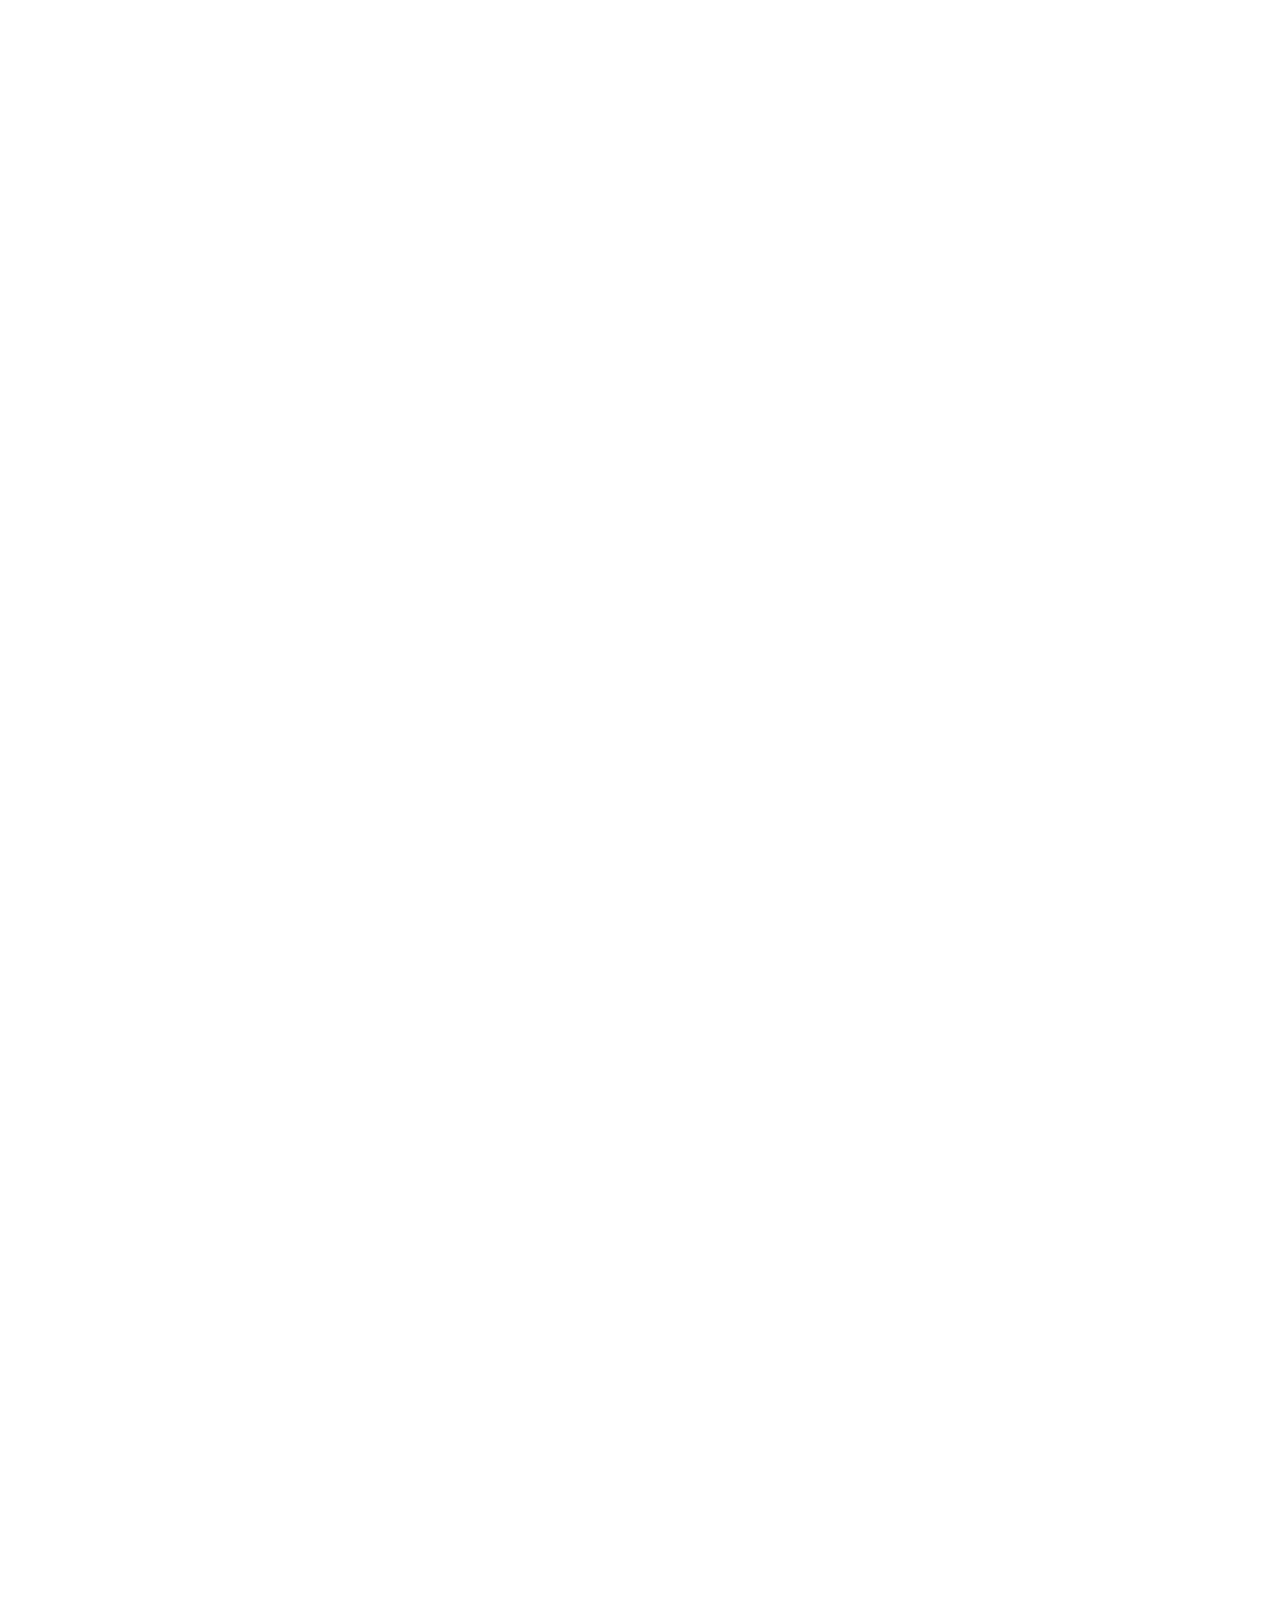
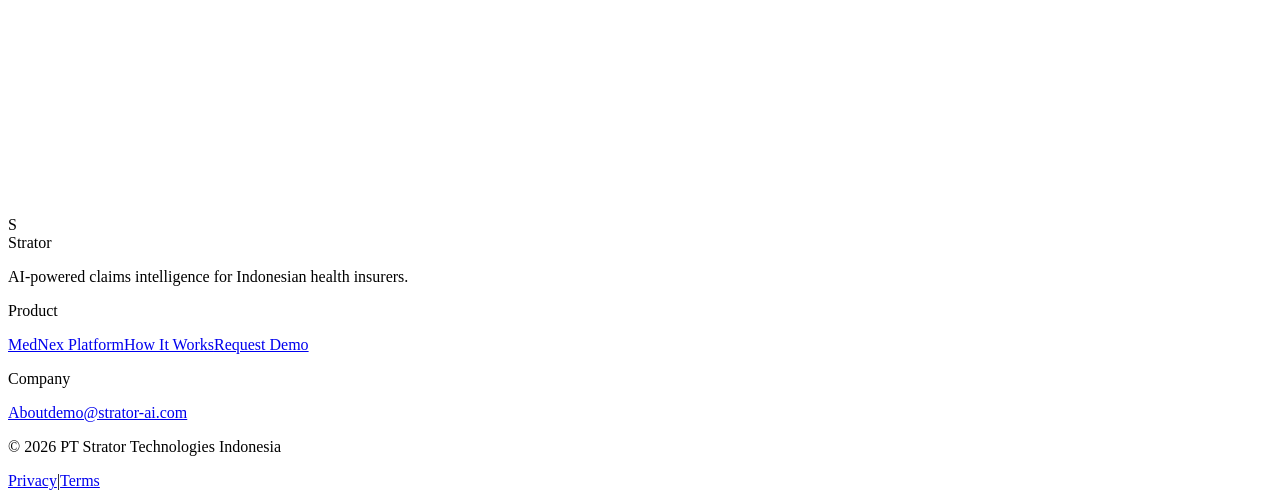
==== commit 4acc6a65: "Remove fake testimonial, add real founders, wire form to Supabase" ====
--- a/index.html
+++ b/index.html
@@ -1 +1 @@
-<!DOCTYPE html><!--GnWIpJUPSnhp37JnKjUVm--><html lang="en"><head><meta charSet="utf-8"/><meta name="viewport" content="width=device-width, initial-scale=1"/><link rel="stylesheet" href="/strator-ai/_next/static/css/ce6432df5b53b12d.css" data-precedence="next"/><link rel="preload" as="script" fetchPriority="low" href="/strator-ai/_next/static/chunks/webpack-082f2ef54f804f01.js"/><script src="/strator-ai/_next/static/chunks/8e6518bb-c26e82767f1faf66.js" async=""></script><script src="/strator-ai/_next/static/chunks/743-c5158a5a2bbfaa9e.js" async=""></script><script src="/strator-ai/_next/static/chunks/main-app-574a68cf1ee1a1f5.js" async=""></script><script src="/strator-ai/_next/static/chunks/189-7d4ec0f3e4e669c8.js" async=""></script><script src="/strator-ai/_next/static/chunks/app/page-8437434910941dc9.js" async=""></script><title>Strator — AI-Powered Insurance Claims Intelligence</title><meta name="description" content="Detect fraud, waste, and abuse in health insurance claims. Strator MedNex analyzes every claim automatically — no more random checks."/><meta property="og:title" content="Strator — AI-Powered Insurance Claims Intelligence"/><meta property="og:description" content="Detect fraud, waste, and abuse in health insurance claims with AI that catches what humans miss."/><meta property="og:type" content="website"/><meta name="twitter:card" content="summary"/><meta name="twitter:title" content="Strator — AI-Powered Insurance Claims Intelligence"/><meta name="twitter:description" content="Detect fraud, waste, and abuse in health insurance claims with AI that catches what humans miss."/><script src="/strator-ai/_next/static/chunks/polyfills-42372ed130431b0a.js" noModule=""></script></head><body class="font-sans antialiased"><div hidden=""><!--$--><!--/$--></div><main class="relative"><nav class="fixed top-0 left-0 right-0 z-50 transition-all duration-500 bg-transparent" style="opacity:0;transform:translateY(-20px)"><div class="max-w-6xl mx-auto px-6 py-4 flex items-center justify-between"><a href="#" class="flex items-center gap-2.5 group"><div class="w-8 h-8 rounded-lg bg-coral-500 flex items-center justify-center group-hover:bg-coral-600 transition-colors"><span class="text-white font-display font-bold text-sm">S</span></div><span class="font-display text-xl font-bold tracking-tight text-ink-900">Strator</span></a><div class="hidden md:flex items-center gap-8"><a href="#product" class="text-[13px] font-medium text-ink-500 hover:text-ink-900 transition-colors">Product</a><a href="#how-it-works" class="text-[13px] font-medium text-ink-500 hover:text-ink-900 transition-colors">How It Works</a><a href="#about" class="text-[13px] font-medium text-ink-500 hover:text-ink-900 transition-colors">About</a><a href="#demo" class="inline-flex items-center gap-2 bg-ink-900 hover:bg-ink-800 text-white text-[13px] font-medium px-5 py-2 rounded-full transition-all hover:shadow-lg hover:shadow-ink-900/10">Get a Demo</a></div><button class="md:hidden text-ink-900 p-1"><svg xmlns="http://www.w3.org/2000/svg" width="22" height="22" viewBox="0 0 24 24" fill="none" stroke="currentColor" stroke-width="2" stroke-linecap="round" stroke-linejoin="round" class="lucide lucide-menu"><line x1="4" x2="20" y1="12" y2="12"></line><line x1="4" x2="20" y1="6" y2="6"></line><line x1="4" x2="20" y1="18" y2="18"></line></svg></button></div></nav><section class="relative min-h-screen flex items-center overflow-hidden"><div class="absolute inset-0 bg-grid"></div><div class="absolute inset-0 radial-fade"></div><div class="relative max-w-6xl mx-auto px-6 pt-28 pb-16 w-full"><div class="flex justify-center mb-8" style="opacity:0;transform:translateY(16px)"><div class="inline-flex items-center gap-2 bg-white border border-ink-100 rounded-full px-4 py-1.5 text-xs font-mono text-ink-500 shadow-sm"><span class="w-1.5 h-1.5 bg-emerald-500 rounded-full animate-pulse"></span>Live in pilot with Indonesian insurers</div></div><div class="text-center max-w-4xl mx-auto" style="opacity:0;transform:translateY(24px)"><h1 class="font-display text-5xl md:text-7xl lg:text-[5.25rem] font-bold tracking-tight leading-[1.05] text-balance text-ink-900">Stop reviewing<!-- --> <span class="relative inline-block"><span class="relative z-10 text-coral-500">2%</span><svg class="absolute -bottom-1 left-0 w-full" viewBox="0 0 100 8" preserveAspectRatio="none"><path d="M0 7 Q25 0 50 4 T100 2" fill="none" stroke="rgba(255,107,74,0.3)" stroke-width="3" stroke-linecap="round"></path></svg></span> <!-- -->of claims.<br/><span class="text-ink-300">Start reviewing all of them.</span></h1><p class="mt-6 text-lg md:text-xl text-ink-500 max-w-2xl mx-auto leading-relaxed" style="opacity:0;transform:translateY(16px)">Strator MedNex analyzes every health insurance claim for fraud, waste, and abuse — automatically, in seconds, with full reasoning.</p><div class="mt-8 flex flex-col sm:flex-row gap-3 justify-center" style="opacity:0;transform:translateY(16px)"><a href="#demo" class="inline-flex items-center justify-center gap-2 bg-coral-500 hover:bg-coral-600 text-white font-display font-semibold px-7 py-3.5 rounded-full transition-all hover:shadow-xl hover:shadow-coral-500/20 text-base">Request a Demo<svg xmlns="http://www.w3.org/2000/svg" width="18" height="18" viewBox="0 0 24 24" fill="none" stroke="currentColor" stroke-width="2" stroke-linecap="round" stroke-linejoin="round" class="lucide lucide-arrow-right"><path d="M5 12h14"></path><path d="m12 5 7 7-7 7"></path></svg></a><a href="#how-it-works" class="inline-flex items-center justify-center gap-2 bg-white hover:bg-warm-50 border border-ink-200 text-ink-700 font-display font-medium px-7 py-3.5 rounded-full transition-all shadow-sm">See How It Works</a></div></div><div class="mt-16 max-w-3xl mx-auto" style="opacity:0;transform:translateY(40px)"><div class="card-elevated p-5 md:p-6"><div class="flex items-center justify-between mb-4"><div class="flex items-center gap-2"><div class="w-2.5 h-2.5 rounded-full bg-coral-500 animate-pulse"></div><span class="text-sm font-display font-medium text-ink-700">Live Claim Analysis</span></div><div class="flex items-center gap-2"><span class="text-[11px] font-mono bg-emerald-50 text-emerald-600 border border-emerald-200 px-2 py-0.5 rounded-full">Processing</span></div></div><div class="space-y-2"><div class="flex items-center gap-3 bg-warm-50 rounded-xl px-3.5 py-2.5 group hover:bg-warm-200/40 transition-colors" style="opacity:0;transform:translateX(12px)"><div class="flex-1 min-w-0"><p class="text-sm font-medium text-ink-800 truncate">RS Ananda Bekasi</p><p class="text-[11px] font-mono text-ink-400">29 Aug</p></div><div class="flex-1 min-w-0 text-center hidden md:block"><p class="text-[11px] font-mono text-ink-400 truncate">R11 — Nausea &amp; Vomiting</p></div><div class="text-right hidden sm:block"><p class="text-xs font-mono font-medium text-ink-700">Rp 4.2M</p></div><span class="text-[10px] font-mono font-medium px-2 py-0.5 rounded-full border bg-red-50 text-red-600 border-red-200">FWA</span></div><div class="flex items-center gap-3 bg-warm-50 rounded-xl px-3.5 py-2.5 group hover:bg-warm-200/40 transition-colors" style="opacity:0;transform:translateX(12px)"><div class="flex-1 min-w-0"><p class="text-sm font-medium text-ink-800 truncate">RS Limih Medika Jakarta</p><p class="text-[11px] font-mono text-ink-400">31 Jul</p></div><div class="flex-1 min-w-0 text-center hidden md:block"><p class="text-[11px] font-mono text-ink-400 truncate">I20.0 — Unstable angina</p></div><div class="text-right hidden sm:block"><p class="text-xs font-mono font-medium text-ink-700">Rp 18.7M</p></div><span class="text-[10px] font-mono font-medium px-2 py-0.5 rounded-full border bg-emerald-50 text-emerald-600 border-emerald-200">Clean</span></div><div class="flex items-center gap-3 bg-warm-50 rounded-xl px-3.5 py-2.5 group hover:bg-warm-200/40 transition-colors" style="opacity:0;transform:translateX(12px)"><div class="flex-1 min-w-0"><p class="text-sm font-medium text-ink-800 truncate">RS Sudarto Subur</p><p class="text-[11px] font-mono text-ink-400">15 Sep</p></div><div class="flex-1 min-w-0 text-center hidden md:block"><p class="text-[11px] font-mono text-ink-400 truncate">E11.9 — Type 2 diabetes</p></div><div class="text-right hidden sm:block"><p class="text-xs font-mono font-medium text-ink-700">Rp 7.3M</p></div><span class="text-[10px] font-mono font-medium px-2 py-0.5 rounded-full border bg-red-50 text-red-600 border-red-200">FWA</span></div><div class="flex items-center gap-3 bg-warm-50 rounded-xl px-3.5 py-2.5 group hover:bg-warm-200/40 transition-colors" style="opacity:0;transform:translateX(12px)"><div class="flex-1 min-w-0"><p class="text-sm font-medium text-ink-800 truncate">RS Medika Prima</p><p class="text-[11px] font-mono text-ink-400">02 Oct</p></div><div class="flex-1 min-w-0 text-center hidden md:block"><p class="text-[11px] font-mono text-ink-400 truncate">J06.9 — Upper respiratory</p></div><div class="text-right hidden sm:block"><p class="text-xs font-mono font-medium text-ink-700">Rp 2.1M</p></div><span class="text-[10px] font-mono font-medium px-2 py-0.5 rounded-full border bg-emerald-50 text-emerald-600 border-emerald-200">Clean</span></div><div class="flex items-center gap-3 bg-warm-50 rounded-xl px-3.5 py-2.5 group hover:bg-warm-200/40 transition-colors" style="opacity:0;transform:translateX(12px)"><div class="flex-1 min-w-0"><p class="text-sm font-medium text-ink-800 truncate">RS Harapan Kita</p><p class="text-[11px] font-mono text-ink-400">18 Oct</p></div><div class="flex-1 min-w-0 text-center hidden md:block"><p class="text-[11px] font-mono text-ink-400 truncate">K21.0 — GERD</p></div><div class="text-right hidden sm:block"><p class="text-xs font-mono font-medium text-ink-700">Rp 5.8M</p></div><span class="text-[10px] font-mono font-medium px-2 py-0.5 rounded-full border bg-amber-50 text-amber-600 border-amber-200">Review</span></div></div><div class="mt-5 pt-4 border-t border-ink-100 grid grid-cols-3 gap-4"><div class="text-center"><div class="flex items-center justify-center gap-1 text-ink-400 mb-1"><svg xmlns="http://www.w3.org/2000/svg" width="13" height="13" viewBox="0 0 24 24" fill="none" stroke="currentColor" stroke-width="2" stroke-linecap="round" stroke-linejoin="round" class="lucide lucide-eye"><path d="M2.062 12.348a1 1 0 0 1 0-.696 10.75 10.75 0 0 1 19.876 0 1 1 0 0 1 0 .696 10.75 10.75 0 0 1-19.876 0"></path><circle cx="12" cy="12" r="3"></circle></svg><span class="text-[11px] font-mono">Analyzed</span></div><p class="text-lg font-display font-bold text-ink-900">2,847</p></div><div class="text-center"><div class="flex items-center justify-center gap-1 text-ink-400 mb-1"><svg xmlns="http://www.w3.org/2000/svg" width="13" height="13" viewBox="0 0 24 24" fill="none" stroke="currentColor" stroke-width="2" stroke-linecap="round" stroke-linejoin="round" class="lucide lucide-shield"><path d="M20 13c0 5-3.5 7.5-7.66 8.95a1 1 0 0 1-.67-.01C7.5 20.5 4 18 4 13V6a1 1 0 0 1 1-1c2 0 4.5-1.2 6.24-2.72a1.17 1.17 0 0 1 1.52 0C14.51 3.81 17 5 19 5a1 1 0 0 1 1 1z"></path></svg><span class="text-[11px] font-mono">Flagged</span></div><p class="text-lg font-display font-bold text-coral-500">127</p></div><div class="text-center"><div class="flex items-center justify-center gap-1 text-ink-400 mb-1"><svg xmlns="http://www.w3.org/2000/svg" width="13" height="13" viewBox="0 0 24 24" fill="none" stroke="currentColor" stroke-width="2" stroke-linecap="round" stroke-linejoin="round" class="lucide lucide-zap"><path d="M4 14a1 1 0 0 1-.78-1.63l9.9-10.2a.5.5 0 0 1 .86.46l-1.92 6.02A1 1 0 0 0 13 10h7a1 1 0 0 1 .78 1.63l-9.9 10.2a.5.5 0 0 1-.86-.46l1.92-6.02A1 1 0 0 0 11 14z"></path></svg><span class="text-[11px] font-mono">Avg Time</span></div><p class="text-lg font-display font-bold text-ink-900">0.3s</p></div></div></div></div></div></section><div class="max-w-6xl mx-auto px-6"><div class="h-px bg-gradient-to-r from-transparent via-ink-100 to-transparent"></div></div><section class="relative py-16 md:py-20 overflow-hidden"><div class="relative max-w-6xl mx-auto px-6"><div class="mb-14" style="opacity:0;transform:translateY(24px)"><p class="section-label">The Problem</p><h2 class="mt-3 font-display text-3xl md:text-5xl font-bold text-ink-900 max-w-xl leading-tight">Random checks miss billions in leakage</h2></div><div class="grid md:grid-cols-3 gap-0 md:divide-x divide-ink-100"><div class="py-8 md:py-0 md:px-8 first:md:pl-0 last:md:pr-0 border-b md:border-b-0 border-ink-100 last:border-b-0" style="opacity:0;transform:translateY(24px)"><p class="font-display text-4xl md:text-5xl font-bold text-coral-500 mb-2">Rp 15T+</p><p class="text-ink-600 leading-relaxed text-[15px]">Lost annually to claims leakage in Indonesia</p><p class="mt-2 text-[11px] font-mono text-ink-400 uppercase tracking-wider">health insurance</p></div><div class="py-8 md:py-0 md:px-8 first:md:pl-0 last:md:pr-0 border-b md:border-b-0 border-ink-100 last:border-b-0" style="opacity:0;transform:translateY(24px)"><p class="font-display text-4xl md:text-5xl font-bold text-coral-500 mb-2">5–10%</p><p class="text-ink-600 leading-relaxed text-[15px]">Of all claims contain fraud, waste, or abuse</p><p class="mt-2 text-[11px] font-mono text-ink-400 uppercase tracking-wider">industry average</p></div><div class="py-8 md:py-0 md:px-8 first:md:pl-0 last:md:pr-0 border-b md:border-b-0 border-ink-100 last:border-b-0" style="opacity:0;transform:translateY(24px)"><p class="font-display text-4xl md:text-5xl font-bold text-coral-500 mb-2">&lt;2%</p><p class="text-ink-600 leading-relaxed text-[15px]">Of claims are manually reviewed by most insurers</p><p class="mt-2 text-[11px] font-mono text-ink-400 uppercase tracking-wider">current coverage</p></div></div></div></section><div class="max-w-6xl mx-auto px-6"><div class="h-px bg-gradient-to-r from-transparent via-ink-100 to-transparent"></div></div><section id="product" class="relative py-16 md:py-20"><div class="relative max-w-6xl mx-auto px-6"><div class="mb-14" style="opacity:0;transform:translateY(24px)"><p class="section-label">Platform</p><h2 class="mt-3 font-display text-3xl md:text-5xl font-bold text-ink-900 max-w-lg leading-tight">Built for insurance.<!-- --> <span class="text-ink-300">Powered by AI.</span></h2></div><div class="grid grid-cols-1 md:grid-cols-6 gap-4"><div class="md:col-span-4 card-elevated p-8 group hover:shadow-lg transition-all relative overflow-hidden" style="opacity:0;transform:translateY(24px)"><div class="relative"><div class="inline-flex items-center justify-center w-12 h-12 rounded-xl bg-coral-500 text-white mb-5"><svg xmlns="http://www.w3.org/2000/svg" width="24" height="24" viewBox="0 0 24 24" fill="none" stroke="currentColor" stroke-width="2" stroke-linecap="round" stroke-linejoin="round" class="lucide lucide-shield-check"><path d="M20 13c0 5-3.5 7.5-7.66 8.95a1 1 0 0 1-.67-.01C7.5 20.5 4 18 4 13V6a1 1 0 0 1 1-1c2 0 4.5-1.2 6.24-2.72a1.17 1.17 0 0 1 1.52 0C14.51 3.81 17 5 19 5a1 1 0 0 1 1 1z"></path><path d="m9 12 2 2 4-4"></path></svg></div><h3 class="font-display text-xl font-semibold text-ink-900 mb-2">FWA Detection Engine</h3><p class="text-ink-500 leading-relaxed max-w-md">Pattern-matching AI trained on Indonesian health insurance claims. Identifies fraud, waste, and abuse indicators across every claim automatically.</p><div class="mt-6 flex flex-wrap gap-2"><span class="text-[11px] font-mono text-ink-400 bg-warm-50 border border-ink-100 rounded-full px-2.5 py-1">Upcoding</span><span class="text-[11px] font-mono text-ink-400 bg-warm-50 border border-ink-100 rounded-full px-2.5 py-1">Unbundling</span><span class="text-[11px] font-mono text-ink-400 bg-warm-50 border border-ink-100 rounded-full px-2.5 py-1">Phantom billing</span><span class="text-[11px] font-mono text-ink-400 bg-warm-50 border border-ink-100 rounded-full px-2.5 py-1">Duplicate claims</span></div></div></div><div class="md:col-span-2 card-elevated p-6 group hover:shadow-lg transition-all" style="opacity:0;transform:translateY(24px)"><div class="inline-flex items-center justify-center w-10 h-10 rounded-xl bg-ink-900 text-white mb-4"><svg xmlns="http://www.w3.org/2000/svg" width="20" height="20" viewBox="0 0 24 24" fill="none" stroke="currentColor" stroke-width="2" stroke-linecap="round" stroke-linejoin="round" class="lucide lucide-file-search"><path d="M14 2v4a2 2 0 0 0 2 2h4"></path><path d="M4.268 21a2 2 0 0 0 1.727 1H18a2 2 0 0 0 2-2V7l-5-5H6a2 2 0 0 0-2 2v3"></path><path d="m9 18-1.5-1.5"></path><circle cx="5" cy="14" r="3"></circle></svg></div><h3 class="font-display text-base font-semibold text-ink-900 mb-1.5">Document Intelligence</h3><p class="text-sm text-ink-500 leading-relaxed">Extracts and cross-references invoices, medical records, and receipts — any format, any quality.</p></div><div class="md:col-span-2 card-elevated p-6 group hover:shadow-lg transition-all" style="opacity:0;transform:translateY(24px)"><div class="inline-flex items-center justify-center w-10 h-10 rounded-xl bg-ink-900 text-white mb-4"><svg xmlns="http://www.w3.org/2000/svg" width="20" height="20" viewBox="0 0 24 24" fill="none" stroke="currentColor" stroke-width="2" stroke-linecap="round" stroke-linejoin="round" class="lucide lucide-cpu"><rect width="16" height="16" x="4" y="4" rx="2"></rect><rect width="6" height="6" x="9" y="9" rx="1"></rect><path d="M15 2v2"></path><path d="M15 20v2"></path><path d="M2 15h2"></path><path d="M2 9h2"></path><path d="M20 15h2"></path><path d="M20 9h2"></path><path d="M9 2v2"></path><path d="M9 20v2"></path></svg></div><h3 class="font-display text-base font-semibold text-ink-900 mb-1.5">Real-Time Processing</h3><p class="text-sm text-ink-500 leading-relaxed">Sub-second analysis. Thousands of claims processed simultaneously.</p></div><div class="md:col-span-2 card-elevated p-6 group hover:shadow-lg transition-all" style="opacity:0;transform:translateY(24px)"><div class="inline-flex items-center justify-center w-10 h-10 rounded-xl bg-ink-900 text-white mb-4"><svg xmlns="http://www.w3.org/2000/svg" width="20" height="20" viewBox="0 0 24 24" fill="none" stroke="currentColor" stroke-width="2" stroke-linecap="round" stroke-linejoin="round" class="lucide lucide-chart-column"><path d="M3 3v16a2 2 0 0 0 2 2h16"></path><path d="M18 17V9"></path><path d="M13 17V5"></path><path d="M8 17v-3"></path></svg></div><h3 class="font-display text-base font-semibold text-ink-900 mb-1.5">Portfolio Analytics</h3><p class="text-sm text-ink-500 leading-relaxed">Spot systemic issues, outlier providers, and emerging fraud rings across your portfolio.</p></div><div class="md:col-span-2 card-elevated p-6 group hover:shadow-lg transition-all" style="opacity:0;transform:translateY(24px)"><div class="inline-flex items-center justify-center w-10 h-10 rounded-xl bg-ink-900 text-white mb-4"><svg xmlns="http://www.w3.org/2000/svg" width="20" height="20" viewBox="0 0 24 24" fill="none" stroke="currentColor" stroke-width="2" stroke-linecap="round" stroke-linejoin="round" class="lucide lucide-layers"><path d="M12.83 2.18a2 2 0 0 0-1.66 0L2.6 6.08a1 1 0 0 0 0 1.83l8.58 3.91a2 2 0 0 0 1.66 0l8.58-3.9a1 1 0 0 0 0-1.83z"></path><path d="M2 12a1 1 0 0 0 .58.91l8.6 3.91a2 2 0 0 0 1.65 0l8.58-3.9A1 1 0 0 0 22 12"></path><path d="M2 17a1 1 0 0 0 .58.91l8.6 3.91a2 2 0 0 0 1.65 0l8.58-3.9A1 1 0 0 0 22 17"></path></svg></div><h3 class="font-display text-base font-semibold text-ink-900 mb-1.5">TPA Adjudication Review</h3><p class="text-sm text-ink-500 leading-relaxed">Re-verify TPA decisions with AI. Catch errors before they cost you.</p></div><div class="md:col-span-4 card-warm p-8 group hover:shadow-md transition-all" style="opacity:0;transform:translateY(24px)"><div class="inline-flex items-center justify-center w-10 h-10 rounded-xl bg-coral-500 text-white mb-4"><svg xmlns="http://www.w3.org/2000/svg" width="20" height="20" viewBox="0 0 24 24" fill="none" stroke="currentColor" stroke-width="2" stroke-linecap="round" stroke-linejoin="round" class="lucide lucide-users"><path d="M16 21v-2a4 4 0 0 0-4-4H6a4 4 0 0 0-4 4v2"></path><circle cx="9" cy="7" r="4"></circle><path d="M22 21v-2a4 4 0 0 0-3-3.87"></path><path d="M16 3.13a4 4 0 0 1 0 7.75"></path></svg></div><h3 class="font-display text-base font-semibold text-ink-900 mb-1.5">Analyst Workbench</h3><p class="text-ink-500 leading-relaxed max-w-md">Review flagged claims with full context, supporting documents, and AI explanations — all in one place.</p></div></div></div></section><div class="max-w-6xl mx-auto px-6"><div class="h-px bg-gradient-to-r from-transparent via-ink-100 to-transparent"></div></div><section id="how-it-works" class="relative py-16 md:py-20"><div class="max-w-7xl mx-auto px-6"><div class="text-center mb-16" style="opacity:0;transform:translateY(24px)"><p class="section-label">How It Works</p><h2 class="mt-3 font-display text-3xl md:text-5xl font-bold text-ink-900 leading-tight">From submission to insight.<!-- --> <span class="text-ink-300">Automatically.</span></h2><p class="mt-4 text-lg text-ink-500 max-w-2xl mx-auto">Watch every claim flow through six stages of AI-powered analysis — no manual review needed.</p></div><div class="grid lg:grid-cols-[320px_1fr] gap-8 items-start"><div class="space-y-1.5 lg:sticky lg:top-28" style="opacity:0;transform:translateX(-24px)"><button class="w-full text-left px-4 py-3.5 rounded-xl transition-all group bg-white shadow-[0_1px_3px_rgba(0,0,0,0.04),0_8px_24px_rgba(0,0,0,0.04)] border border-ink-100" style="opacity:0;transform:translateX(-16px)"><div class="flex items-start gap-3"><div class="flex-shrink-0 w-8 h-8 rounded-lg flex items-center justify-center transition-colors bg-coral-500 text-white"><svg xmlns="http://www.w3.org/2000/svg" width="18" height="18" viewBox="0 0 24 24" fill="none" stroke="currentColor" stroke-width="2" stroke-linecap="round" stroke-linejoin="round" class="lucide lucide-upload"><path d="M21 15v4a2 2 0 0 1-2 2H5a2 2 0 0 1-2-2v-4"></path><polyline points="17 8 12 3 7 8"></polyline><line x1="12" x2="12" y1="3" y2="15"></line></svg></div><div class="min-w-0"><div class="flex items-center gap-2"><span class="text-[10px] font-mono text-ink-400">01</span><p class="text-sm font-display font-semibold truncate text-ink-900">Secure Intake</p></div><p class="text-[11px] text-ink-400 mt-0.5 truncate">Claims arrive via encrypted SFTP</p></div></div></button><button class="w-full text-left px-4 py-3.5 rounded-xl transition-all group hover:bg-warm-50 border border-transparent" style="opacity:0;transform:translateX(-16px)"><div class="flex items-start gap-3"><div class="flex-shrink-0 w-8 h-8 rounded-lg flex items-center justify-center transition-colors bg-ink-100 text-ink-500 group-hover:bg-ink-200"><svg xmlns="http://www.w3.org/2000/svg" width="18" height="18" viewBox="0 0 24 24" fill="none" stroke="currentColor" stroke-width="2" stroke-linecap="round" stroke-linejoin="round" class="lucide lucide-file-search"><path d="M14 2v4a2 2 0 0 0 2 2h4"></path><path d="M4.268 21a2 2 0 0 0 1.727 1H18a2 2 0 0 0 2-2V7l-5-5H6a2 2 0 0 0-2 2v3"></path><path d="m9 18-1.5-1.5"></path><circle cx="5" cy="14" r="3"></circle></svg></div><div class="min-w-0"><div class="flex items-center gap-2"><span class="text-[10px] font-mono text-ink-400">02</span><p class="text-sm font-display font-semibold truncate text-ink-700">AI Extraction</p></div><p class="text-[11px] text-ink-400 mt-0.5 truncate">Documents parsed in seconds</p></div></div></button><button class="w-full text-left px-4 py-3.5 rounded-xl transition-all group hover:bg-warm-50 border border-transparent" style="opacity:0;transform:translateX(-16px)"><div class="flex items-start gap-3"><div class="flex-shrink-0 w-8 h-8 rounded-lg flex items-center justify-center transition-colors bg-ink-100 text-ink-500 group-hover:bg-ink-200"><svg xmlns="http://www.w3.org/2000/svg" width="18" height="18" viewBox="0 0 24 24" fill="none" stroke="currentColor" stroke-width="2" stroke-linecap="round" stroke-linejoin="round" class="lucide lucide-triangle-alert"><path d="m21.73 18-8-14a2 2 0 0 0-3.48 0l-8 14A2 2 0 0 0 4 21h16a2 2 0 0 0 1.73-3"></path><path d="M12 9v4"></path><path d="M12 17h.01"></path></svg></div><div class="min-w-0"><div class="flex items-center gap-2"><span class="text-[10px] font-mono text-ink-400">03</span><p class="text-sm font-display font-semibold truncate text-ink-700">Issue Detection</p></div><p class="text-[11px] text-ink-400 mt-0.5 truncate">Fraud patterns surface automatically</p></div></div></button><button class="w-full text-left px-4 py-3.5 rounded-xl transition-all group hover:bg-warm-50 border border-transparent" style="opacity:0;transform:translateX(-16px)"><div class="flex items-start gap-3"><div class="flex-shrink-0 w-8 h-8 rounded-lg flex items-center justify-center transition-colors bg-ink-100 text-ink-500 group-hover:bg-ink-200"><svg xmlns="http://www.w3.org/2000/svg" width="18" height="18" viewBox="0 0 24 24" fill="none" stroke="currentColor" stroke-width="2" stroke-linecap="round" stroke-linejoin="round" class="lucide lucide-brain"><path d="M12 5a3 3 0 1 0-5.997.125 4 4 0 0 0-2.526 5.77 4 4 0 0 0 .556 6.588A4 4 0 1 0 12 18Z"></path><path d="M12 5a3 3 0 1 1 5.997.125 4 4 0 0 1 2.526 5.77 4 4 0 0 1-.556 6.588A4 4 0 1 1 12 18Z"></path><path d="M15 13a4.5 4.5 0 0 1-3-4 4.5 4.5 0 0 1-3 4"></path><path d="M17.599 6.5a3 3 0 0 0 .399-1.375"></path><path d="M6.003 5.125A3 3 0 0 0 6.401 6.5"></path><path d="M3.477 10.896a4 4 0 0 1 .585-.396"></path><path d="M19.938 10.5a4 4 0 0 1 .585.396"></path><path d="M6 18a4 4 0 0 1-1.967-.516"></path><path d="M19.967 17.484A4 4 0 0 1 18 18"></path></svg></div><div class="min-w-0"><div class="flex items-center gap-2"><span class="text-[10px] font-mono text-ink-400">04</span><p class="text-sm font-display font-semibold truncate text-ink-700">AI Recommendation</p></div><p class="text-[11px] text-ink-400 mt-0.5 truncate">Approve, reject, or review</p></div></div></button><button class="w-full text-left px-4 py-3.5 rounded-xl transition-all group hover:bg-warm-50 border border-transparent" style="opacity:0;transform:translateX(-16px)"><div class="flex items-start gap-3"><div class="flex-shrink-0 w-8 h-8 rounded-lg flex items-center justify-center transition-colors bg-ink-100 text-ink-500 group-hover:bg-ink-200"><svg xmlns="http://www.w3.org/2000/svg" width="18" height="18" viewBox="0 0 24 24" fill="none" stroke="currentColor" stroke-width="2" stroke-linecap="round" stroke-linejoin="round" class="lucide lucide-clipboard-check"><rect width="8" height="4" x="8" y="2" rx="1" ry="1"></rect><path d="M16 4h2a2 2 0 0 1 2 2v14a2 2 0 0 1-2 2H6a2 2 0 0 1-2-2V6a2 2 0 0 1 2-2h2"></path><path d="m9 14 2 2 4-4"></path></svg></div><div class="min-w-0"><div class="flex items-center gap-2"><span class="text-[10px] font-mono text-ink-400">05</span><p class="text-sm font-display font-semibold truncate text-ink-700">Analyst Workbench</p></div><p class="text-[11px] text-ink-400 mt-0.5 truncate">Full context, one screen</p></div></div></button><button class="w-full text-left px-4 py-3.5 rounded-xl transition-all group hover:bg-warm-50 border border-transparent" style="opacity:0;transform:translateX(-16px)"><div class="flex items-start gap-3"><div class="flex-shrink-0 w-8 h-8 rounded-lg flex items-center justify-center transition-colors bg-ink-100 text-ink-500 group-hover:bg-ink-200"><svg xmlns="http://www.w3.org/2000/svg" width="18" height="18" viewBox="0 0 24 24" fill="none" stroke="currentColor" stroke-width="2" stroke-linecap="round" stroke-linejoin="round" class="lucide lucide-chart-column"><path d="M3 3v16a2 2 0 0 0 2 2h16"></path><path d="M18 17V9"></path><path d="M13 17V5"></path><path d="M8 17v-3"></path></svg></div><div class="min-w-0"><div class="flex items-center gap-2"><span class="text-[10px] font-mono text-ink-400">06</span><p class="text-sm font-display font-semibold truncate text-ink-700">Portfolio Insights</p></div><p class="text-[11px] text-ink-400 mt-0.5 truncate">Spot systemic patterns</p></div></div></button></div><div style="opacity:0;transform:translateY(24px)"><div class="mb-6" style="opacity:0;transform:translateY(8px)"><p class="text-ink-500 leading-relaxed text-sm max-w-xl">Batch claim documents — invoices, receipts, medical records — arrive automatically via secure transfer. Every format supported.</p></div><div class="card-elevated p-4 md:p-6 overflow-hidden"><div style="opacity:0;transform:scale(0.98)"><div class="card-elevated rounded-2xl p-5 md:p-6 w-full max-w-md" style="opacity:0;transform:translateY(24px)"><div class="flex items-center gap-2 mb-5"><div class="w-1.5 h-1.5 rounded-full bg-emerald-500 animate-pulse"></div><span class="text-[11px] font-mono font-medium tracking-wider uppercase text-ink-500">Incoming Transfer</span></div><div class="space-y-2.5"><div class="flex items-center gap-3 rounded-xl bg-warm-50 px-3.5 py-3" style="opacity:0;transform:translateX(-12px)"><div class="flex-shrink-0 w-9 h-9 rounded-lg bg-coral-50 border border-coral-100 flex items-center justify-center"><svg xmlns="http://www.w3.org/2000/svg" width="16" height="16" viewBox="0 0 24 24" fill="none" stroke="currentColor" stroke-width="2" stroke-linecap="round" stroke-linejoin="round" class="lucide lucide-file-text text-coral-500"><path d="M15 2H6a2 2 0 0 0-2 2v16a2 2 0 0 0 2 2h12a2 2 0 0 0 2-2V7Z"></path><path d="M14 2v4a2 2 0 0 0 2 2h4"></path><path d="M10 9H8"></path><path d="M16 13H8"></path><path d="M16 17H8"></path></svg></div><div class="flex-1 min-w-0"><p class="text-sm font-medium text-ink-800 truncate">klaim_jul_2024.pdf</p><p class="text-[11px] font-mono text-ink-400">842 KB</p></div><div class="flex-shrink-0 w-6 h-6 rounded-full bg-emerald-50 border border-emerald-200 flex items-center justify-center"><svg xmlns="http://www.w3.org/2000/svg" width="13" height="13" viewBox="0 0 24 24" fill="none" stroke="currentColor" stroke-width="2.5" stroke-linecap="round" stroke-linejoin="round" class="lucide lucide-check text-emerald-500"><path d="M20 6 9 17l-5-5"></path></svg></div></div><div class="flex items-center gap-3 rounded-xl bg-warm-50 px-3.5 py-3" style="opacity:0;transform:translateX(-12px)"><div class="flex-shrink-0 w-9 h-9 rounded-lg bg-coral-50 border border-coral-100 flex items-center justify-center"><svg xmlns="http://www.w3.org/2000/svg" width="16" height="16" viewBox="0 0 24 24" fill="none" stroke="currentColor" stroke-width="2" stroke-linecap="round" stroke-linejoin="round" class="lucide lucide-file-text text-coral-500"><path d="M15 2H6a2 2 0 0 0-2 2v16a2 2 0 0 0 2 2h12a2 2 0 0 0 2-2V7Z"></path><path d="M14 2v4a2 2 0 0 0 2 2h4"></path><path d="M10 9H8"></path><path d="M16 13H8"></path><path d="M16 17H8"></path></svg></div><div class="flex-1 min-w-0"><p class="text-sm font-medium text-ink-800 truncate">klaim_agt_2024.pdf</p><p class="text-[11px] font-mono text-ink-400">1.2 MB</p></div><div class="flex-shrink-0 w-6 h-6 rounded-full bg-emerald-50 border border-emerald-200 flex items-center justify-center"><svg xmlns="http://www.w3.org/2000/svg" width="13" height="13" viewBox="0 0 24 24" fill="none" stroke="currentColor" stroke-width="2.5" stroke-linecap="round" stroke-linejoin="round" class="lucide lucide-check text-emerald-500"><path d="M20 6 9 17l-5-5"></path></svg></div></div><div class="flex items-center gap-3 rounded-xl bg-warm-50 px-3.5 py-3" style="opacity:0;transform:translateX(-12px)"><div class="flex-shrink-0 w-9 h-9 rounded-lg bg-coral-50 border border-coral-100 flex items-center justify-center"><svg xmlns="http://www.w3.org/2000/svg" width="16" height="16" viewBox="0 0 24 24" fill="none" stroke="currentColor" stroke-width="2" stroke-linecap="round" stroke-linejoin="round" class="lucide lucide-file-text text-coral-500"><path d="M15 2H6a2 2 0 0 0-2 2v16a2 2 0 0 0 2 2h12a2 2 0 0 0 2-2V7Z"></path><path d="M14 2v4a2 2 0 0 0 2 2h4"></path><path d="M10 9H8"></path><path d="M16 13H8"></path><path d="M16 17H8"></path></svg></div><div class="flex-1 min-w-0"><p class="text-sm font-medium text-ink-800 truncate">klaim_sep_2024.pdf</p><p class="text-[11px] font-mono text-ink-400">976 KB</p></div><div class="flex-shrink-0 w-6 h-6 rounded-full bg-amber-50 border border-amber-200 flex items-center justify-center"><svg xmlns="http://www.w3.org/2000/svg" width="13" height="13" viewBox="0 0 24 24" fill="none" stroke="currentColor" stroke-width="2.5" stroke-linecap="round" stroke-linejoin="round" class="lucide lucide-arrow-up-right text-amber-500 animate-pulse"><path d="M7 7h10v10"></path><path d="M7 17 17 7"></path></svg></div></div></div><div class="mt-4 pt-3.5 border-t border-ink-100 flex items-center justify-between"><div class="flex items-center gap-1.5 text-ink-400"><svg xmlns="http://www.w3.org/2000/svg" width="11" height="11" viewBox="0 0 24 24" fill="none" stroke="currentColor" stroke-width="2" stroke-linecap="round" stroke-linejoin="round" class="lucide lucide-lock"><rect width="18" height="11" x="3" y="11" rx="2" ry="2"></rect><path d="M7 11V7a5 5 0 0 1 10 0v4"></path></svg><span class="text-[11px] font-mono">via SFTP · encrypted</span></div><span class="text-[11px] font-mono text-ink-500 font-medium">2 of 3 done</span></div></div></div></div></div></div></div></section><div class="max-w-6xl mx-auto px-6"><div class="h-px bg-gradient-to-r from-transparent via-ink-100 to-transparent"></div></div><section class="relative py-16 md:py-20"><div class="max-w-6xl mx-auto px-6"><div class="noise card-elevated p-8 md:p-10 mb-12 rounded-2xl" style="opacity:0;transform:translateY(24px)"><div class="grid grid-cols-2 md:grid-cols-4 gap-8 md:gap-0 md:divide-x divide-ink-100"><div class="md:px-8 first:md:pl-0 last:md:pr-0 text-center md:text-left" style="opacity:0;transform:translateY(16px)"><p class="text-4xl md:text-5xl font-bold text-coral-500 font-display">100%</p><p class="mt-2 text-sm text-ink-500">Claims analyzed</p></div><div class="md:px-8 first:md:pl-0 last:md:pr-0 text-center md:text-left" style="opacity:0;transform:translateY(16px)"><p class="text-4xl md:text-5xl font-bold text-coral-500 font-mono">0.3s</p><p class="mt-2 text-sm text-ink-500">Average analysis time</p></div><div class="md:px-8 first:md:pl-0 last:md:pr-0 text-center md:text-left" style="opacity:0;transform:translateY(16px)"><p class="text-4xl md:text-5xl font-bold text-coral-500 font-display">47x</p><p class="mt-2 text-sm text-ink-500">More claims reviewed vs manual</p></div><div class="md:px-8 first:md:pl-0 last:md:pr-0 text-center md:text-left" style="opacity:0;transform:translateY(16px)"><p class="text-4xl md:text-5xl font-bold text-coral-500 font-display">98.5%</p><p class="mt-2 text-sm text-ink-500">Detection accuracy</p></div></div></div><div class="max-w-3xl mx-auto" style="opacity:0;transform:translateY(24px)"><div class="flex gap-1 mb-6"><div class="w-1.5 h-8 rounded-full bg-coral-400"></div><div class="w-1.5 h-8 rounded-full bg-coral-400"></div><div class="w-1.5 h-8 rounded-full bg-coral-400"></div><div class="w-1.5 h-8 rounded-full bg-coral-400"></div><div class="w-1.5 h-8 rounded-full bg-coral-400"></div></div><blockquote class="font-display text-2xl md:text-3xl font-medium text-ink-800 leading-relaxed text-balance">“We used to review 2% of claims manually. Now every single claim passes through Strator — and our team focuses only on the ones that matter.”</blockquote><div class="mt-8 flex items-center gap-4"><div class="w-10 h-10 rounded-full bg-ink-100 flex items-center justify-center"><span class="font-display font-bold text-ink-500 text-sm">CD</span></div><div><p class="font-display font-semibold text-ink-900 text-sm">Claims Director</p><p class="text-ink-400 text-sm">Leading Indonesian Health Insurer</p></div></div></div></div></section><div class="max-w-6xl mx-auto px-6"><div class="h-px bg-gradient-to-r from-transparent via-ink-100 to-transparent"></div></div><section id="about" class="relative py-16 md:py-20"><div class="max-w-6xl mx-auto px-6"><div class="grid lg:grid-cols-5 gap-16 items-start"><div class="lg:col-span-2" style="opacity:0;transform:translateX(-24px)"><p class="section-label">About</p><h2 class="mt-3 font-display text-3xl md:text-4xl font-bold leading-tight text-ink-900">Insurance practitioners.<!-- --> <span class="text-ink-300">AI engineers.</span></h2><div class="mt-6"><div class="inline-flex items-center gap-2.5 bg-white border border-ink-100 rounded-full px-4 py-2 text-sm shadow-sm"><span class="w-2 h-2 bg-emerald-500 rounded-full animate-pulse-slow"></span><span class="font-mono text-xs text-ink-500">Pilot slots open for 2026</span></div></div></div><div class="lg:col-span-3 space-y-5" style="opacity:0;transform:translateX(24px)"><p class="text-lg text-ink-600 leading-relaxed">Strator was founded by insurance industry veterans and AI researchers who believe that claims leakage is a solvable problem — not an accepted cost of business.</p><p class="text-lg text-ink-600 leading-relaxed">Every year, Indonesia&#x27;s health insurance industry loses trillions of rupiah to claims that slip through manual review. We built Strator to make every claim visible, every pattern detectable, and every decision data-driven.</p><p class="text-lg text-ink-600 leading-relaxed">Working alongside leading Indonesian insurers, we&#x27;re building the claims intelligence layer that makes leakage a thing of the past.</p></div></div></div></section><div class="max-w-6xl mx-auto px-6"><div class="h-px bg-gradient-to-r from-transparent via-ink-100 to-transparent"></div></div><section id="demo" class="relative py-16 md:py-20 overflow-hidden"><div class="relative max-w-6xl mx-auto px-6"><div class="text-center mb-10" style="opacity:0;transform:translateY(24px)"><p class="section-label">Get Started</p><h2 class="mt-3 font-display text-3xl md:text-4xl font-bold text-ink-900 leading-tight">See MedNex in action</h2><p class="mt-3 text-ink-500 max-w-xl mx-auto">Book a 30-minute personalized demo. We&#x27;ll walk through your claims workflow and show exactly where Strator catches what manual review misses.</p></div><div class="noise card-elevated p-5 md:p-8 rounded-2xl relative overflow-hidden" style="opacity:0;transform:translateY(24px)"><div class="relative grid lg:grid-cols-2 gap-6 items-start"><div class="space-y-4"><div class="relative rounded-xl overflow-hidden"><div class="relative aspect-video bg-ink-900"><video src="/strator-ai/strator-demo.mp4" class="w-full h-full object-cover" playsInline="" preload="metadata"></video><button class="absolute inset-0 flex flex-col items-center justify-center bg-ink-900/50 hover:bg-ink-900/40 transition-colors cursor-pointer group"><div class="w-14 h-14 rounded-full bg-coral-500 flex items-center justify-center shadow-lg shadow-coral-500/30 group-hover:scale-110 transition-transform"><svg xmlns="http://www.w3.org/2000/svg" width="24" height="24" viewBox="0 0 24 24" fill="white" stroke="currentColor" stroke-width="2" stroke-linecap="round" stroke-linejoin="round" class="lucide lucide-play text-white ml-0.5"><polygon points="6 3 20 12 6 21 6 3"></polygon></svg></div><p class="mt-2 text-white/80 text-xs font-medium">Watch 30s demo</p></button></div></div><div class="grid grid-cols-3 gap-2"><div class="text-center py-2.5 px-1.5 rounded-lg bg-warm-50 border border-ink-100/50"><div class="flex items-center justify-center gap-1 mb-0.5"><span class="text-coral-500"><svg xmlns="http://www.w3.org/2000/svg" width="14" height="14" viewBox="0 0 24 24" fill="none" stroke="currentColor" stroke-width="2" stroke-linecap="round" stroke-linejoin="round" class="lucide lucide-trending-up"><polyline points="22 7 13.5 15.5 8.5 10.5 2 17"></polyline><polyline points="16 7 22 7 22 13"></polyline></svg></span><span class="font-display text-base font-bold text-ink-900">40%</span></div><span class="text-[10px] text-ink-400 uppercase tracking-wider">leakage reduction</span></div><div class="text-center py-2.5 px-1.5 rounded-lg bg-warm-50 border border-ink-100/50"><div class="flex items-center justify-center gap-1 mb-0.5"><span class="text-coral-500"><svg xmlns="http://www.w3.org/2000/svg" width="14" height="14" viewBox="0 0 24 24" fill="none" stroke="currentColor" stroke-width="2" stroke-linecap="round" stroke-linejoin="round" class="lucide lucide-clock"><circle cx="12" cy="12" r="10"></circle><polyline points="12 6 12 12 16 14"></polyline></svg></span><span class="font-display text-base font-bold text-ink-900">&lt;2min</span></div><span class="text-[10px] text-ink-400 uppercase tracking-wider">per claim review</span></div><div class="text-center py-2.5 px-1.5 rounded-lg bg-warm-50 border border-ink-100/50"><div class="flex items-center justify-center gap-1 mb-0.5"><span class="text-coral-500"><svg xmlns="http://www.w3.org/2000/svg" width="14" height="14" viewBox="0 0 24 24" fill="none" stroke="currentColor" stroke-width="2" stroke-linecap="round" stroke-linejoin="round" class="lucide lucide-shield-check"><path d="M20 13c0 5-3.5 7.5-7.66 8.95a1 1 0 0 1-.67-.01C7.5 20.5 4 18 4 13V6a1 1 0 0 1 1-1c2 0 4.5-1.2 6.24-2.72a1.17 1.17 0 0 1 1.52 0C14.51 3.81 17 5 19 5a1 1 0 0 1 1 1z"></path><path d="m9 12 2 2 4-4"></path></svg></span><span class="font-display text-base font-bold text-ink-900">100%</span></div><span class="text-[10px] text-ink-400 uppercase tracking-wider">claims audited</span></div></div><div class="space-y-2 pt-2"><p class="text-[10px] font-mono text-ink-400 uppercase tracking-wider">In the demo, you&#x27;ll see</p><div class="flex items-start gap-2"><svg xmlns="http://www.w3.org/2000/svg" width="14" height="14" viewBox="0 0 24 24" fill="none" stroke="currentColor" stroke-width="2" stroke-linecap="round" stroke-linejoin="round" class="lucide lucide-circle-check-big text-emerald-500 mt-0.5 flex-shrink-0"><path d="M21.801 10A10 10 0 1 1 17 3.335"></path><path d="m9 11 3 3L22 4"></path></svg><span class="text-xs text-ink-600">Live claim processing with your document types</span></div><div class="flex items-start gap-2"><svg xmlns="http://www.w3.org/2000/svg" width="14" height="14" viewBox="0 0 24 24" fill="none" stroke="currentColor" stroke-width="2" stroke-linecap="round" stroke-linejoin="round" class="lucide lucide-circle-check-big text-emerald-500 mt-0.5 flex-shrink-0"><path d="M21.801 10A10 10 0 1 1 17 3.335"></path><path d="m9 11 3 3L22 4"></path></svg><span class="text-xs text-ink-600">Fraud &amp; overcharge detection on real scenarios</span></div><div class="flex items-start gap-2"><svg xmlns="http://www.w3.org/2000/svg" width="14" height="14" viewBox="0 0 24 24" fill="none" stroke="currentColor" stroke-width="2" stroke-linecap="round" stroke-linejoin="round" class="lucide lucide-circle-check-big text-emerald-500 mt-0.5 flex-shrink-0"><path d="M21.801 10A10 10 0 1 1 17 3.335"></path><path d="m9 11 3 3L22 4"></path></svg><span class="text-xs text-ink-600">ROI projection based on your claims volume</span></div><div class="flex items-start gap-2"><svg xmlns="http://www.w3.org/2000/svg" width="14" height="14" viewBox="0 0 24 24" fill="none" stroke="currentColor" stroke-width="2" stroke-linecap="round" stroke-linejoin="round" class="lucide lucide-circle-check-big text-emerald-500 mt-0.5 flex-shrink-0"><path d="M21.801 10A10 10 0 1 1 17 3.335"></path><path d="m9 11 3 3L22 4"></path></svg><span class="text-xs text-ink-600">Integration timeline for your existing TPA workflow</span></div></div></div><div><form class="space-y-3"><div class="grid sm:grid-cols-2 gap-3"><input type="text" placeholder="Full name" required="" class="w-full bg-warm-50 border border-ink-100 rounded-xl px-4 py-3 text-ink-900 text-sm placeholder:text-ink-400 focus:outline-none focus:ring-2 focus:ring-coral-500/20 focus:border-coral-400 transition-all"/><input type="text" placeholder="Company" required="" class="w-full bg-warm-50 border border-ink-100 rounded-xl px-4 py-3 text-ink-900 text-sm placeholder:text-ink-400 focus:outline-none focus:ring-2 focus:ring-coral-500/20 focus:border-coral-400 transition-all"/></div><input type="email" placeholder="Work email" required="" class="w-full bg-warm-50 border border-ink-100 rounded-xl px-4 py-3 text-ink-900 text-sm placeholder:text-ink-400 focus:outline-none focus:ring-2 focus:ring-coral-500/20 focus:border-coral-400 transition-all"/><div class="grid sm:grid-cols-2 gap-3"><input type="text" placeholder="Job title" class="w-full bg-warm-50 border border-ink-100 rounded-xl px-4 py-3 text-ink-900 text-sm placeholder:text-ink-400 focus:outline-none focus:ring-2 focus:ring-coral-500/20 focus:border-coral-400 transition-all"/><div class="relative"><select required="" class="w-full bg-warm-50 border border-ink-100 rounded-xl px-4 py-3 text-sm text-ink-900 focus:outline-none focus:ring-2 focus:ring-coral-500/20 focus:border-coral-400 transition-all appearance-none cursor-pointer"><option value="" disabled="" class="text-ink-400" selected="">Claims volume / month</option><option value="Under 1,000">Under 1,000</option><option value="1,000 – 5,000">1,000 – 5,000</option><option value="5,000 – 20,000">5,000 – 20,000</option><option value="20,000 – 100,000">20,000 – 100,000</option><option value="100,000+">100,000+</option></select><svg xmlns="http://www.w3.org/2000/svg" width="14" height="14" viewBox="0 0 24 24" fill="none" stroke="currentColor" stroke-width="2" stroke-linecap="round" stroke-linejoin="round" class="lucide lucide-building2 absolute right-4 top-1/2 -translate-y-1/2 text-ink-400 pointer-events-none"><path d="M6 22V4a2 2 0 0 1 2-2h8a2 2 0 0 1 2 2v18Z"></path><path d="M6 12H4a2 2 0 0 0-2 2v6a2 2 0 0 0 2 2h2"></path><path d="M18 9h2a2 2 0 0 1 2 2v9a2 2 0 0 1-2 2h-2"></path><path d="M10 6h4"></path><path d="M10 10h4"></path><path d="M10 14h4"></path><path d="M10 18h4"></path></svg></div></div><textarea placeholder="Anything else? (e.g. current audit process, pain points)" rows="3" class="w-full bg-warm-50 border border-ink-100 rounded-xl px-4 py-3 text-ink-900 text-sm placeholder:text-ink-400 focus:outline-none focus:ring-2 focus:ring-coral-500/20 focus:border-coral-400 transition-all resize-none"></textarea><button type="submit" class="w-full inline-flex items-center justify-center gap-2 bg-coral-500 hover:bg-coral-600 text-white font-display font-semibold px-8 py-3.5 rounded-xl transition-all hover:shadow-xl hover:shadow-coral-500/20">Request Demo<svg xmlns="http://www.w3.org/2000/svg" width="18" height="18" viewBox="0 0 24 24" fill="none" stroke="currentColor" stroke-width="2" stroke-linecap="round" stroke-linejoin="round" class="lucide lucide-arrow-right"><path d="M5 12h14"></path><path d="m12 5 7 7-7 7"></path></svg></button><div class="flex items-center justify-between pt-1"><p class="text-[11px] text-ink-400">No commitment required.</p><p class="text-[11px] text-ink-400">Or email<!-- --> <a href="mailto:demo@strator-ai.com" class="text-coral-500 hover:text-coral-600 font-medium">demo@strator-ai.com</a></p></div></form></div></div></div></div></section><footer class="border-t border-ink-100 py-12"><div class="max-w-6xl mx-auto px-6"><div class="flex flex-col md:flex-row md:items-start md:justify-between gap-8"><div class="max-w-xs"><div class="flex items-center gap-2.5"><div class="w-7 h-7 rounded-md bg-coral-500 flex items-center justify-center"><span class="text-white font-display font-bold text-xs">S</span></div><span class="font-display text-lg font-bold tracking-tight text-ink-900">Strator</span></div><p class="mt-3 text-sm text-ink-500 leading-relaxed">AI-powered claims intelligence for Indonesian health insurers.</p></div><div class="flex gap-16"><div><p class="text-xs font-mono font-medium text-ink-400 tracking-wider uppercase mb-3">Product</p><div class="space-y-2.5"><a href="#product" class="block text-sm text-ink-500 hover:text-ink-900 transition-colors">MedNex Platform</a><a href="#how-it-works" class="block text-sm text-ink-500 hover:text-ink-900 transition-colors">How It Works</a><a href="#demo" class="block text-sm text-ink-500 hover:text-ink-900 transition-colors">Request Demo</a></div></div><div><p class="text-xs font-mono font-medium text-ink-400 tracking-wider uppercase mb-3">Company</p><div class="space-y-2.5"><a href="#about" class="block text-sm text-ink-500 hover:text-ink-900 transition-colors">About</a><a href="mailto:demo@strator-ai.com" class="block text-sm text-ink-500 hover:text-ink-900 transition-colors">demo@strator-ai.com</a></div></div></div></div><div class="mt-12 pt-6 border-t border-ink-100 flex flex-col sm:flex-row items-center justify-between gap-4"><p class="text-xs text-ink-400">© <!-- -->2026<!-- --> PT Strator Technologies Indonesia</p><div class="flex items-center gap-4"><a href="#" class="text-xs text-ink-400 hover:text-ink-600 transition-colors">Privacy</a><span class="text-ink-200">|</span><a href="#" class="text-xs text-ink-400 hover:text-ink-600 transition-colors">Terms</a></div></div></div></footer></main><!--$--><!--/$--><script src="/strator-ai/_next/static/chunks/webpack-082f2ef54f804f01.js" id="_R_" async=""></script><script>(self.__next_f=self.__next_f||[]).push([0])</script><script>self.__next_f.push([1,"1:\"$Sreact.fragment\"\n2:I[8954,[],\"\"]\n3:I[5640,[],\"\"]\n4:I[8475,[\"189\",\"static/chunks/189-7d4ec0f3e4e669c8.js\",\"974\",\"static/chunks/app/page-8437434910941dc9.js\"],\"Navbar\"]\n5:I[5821,[\"189\",\"static/chunks/189-7d4ec0f3e4e669c8.js\",\"974\",\"static/chunks/app/page-8437434910941dc9.js\"],\"Hero\"]\n6:I[514,[\"189\",\"static/chunks/189-7d4ec0f3e4e669c8.js\",\"974\",\"static/chunks/app/page-8437434910941dc9.js\"],\"Problem\"]\n7:I[1524,[\"189\",\"static/chunks/189-7d4ec0f3e4e669c8.js\",\"974\",\"static/chunks/app/page-8437434910941dc9.js\"],\"Features\"]\n8:I[43,[\"189\",\"static/chunks/189-7d4ec0f3e4e669c8.js\",\"974\",\"static/chunks/app/page-8437434910941dc9.js\"],\"ProductShowcase\"]\n9:I[1381,[\"189\",\"static/chunks/189-7d4ec0f3e4e669c8.js\",\"974\",\"static/chunks/app/page-8437434910941dc9.js\"],\"SocialProof\"]\na:I[5760,[\"189\",\"static/chunks/189-7d4ec0f3e4e669c8.js\",\"974\",\"static/chunks/app/page-8437434910941dc9.js\"],\"About\"]\nb:I[77,[\"189\",\"static/chunks/189-7d4ec0f3e4e669c8.js\",\"974\",\"static/chunks/app/page-8437434910941dc9.js\"],\"CTA\"]\n10:I[7698,[],\"\"]\n:HL[\"/strator-ai/_next/static/css/ce6432df5b53b12d.css\",\"style\"]\n"])</script><script>self.__next_f.push([1,"0:{\"P\":null,\"b\":\"GnWIpJUPSnhp37JnKjUVm\",\"p\":\"/strator-ai\",\"c\":[\"\",\"\"],\"i\":false,\"f\":[[[\"\",{\"children\":[\"__PAGE__\",{}]},\"$undefined\",\"$undefined\",true],[\"\",[\"$\",\"$1\",\"c\",{\"children\":[[[\"$\",\"link\",\"0\",{\"rel\":\"stylesheet\",\"href\":\"/strator-ai/_next/static/css/ce6432df5b53b12d.css\",\"precedence\":\"next\",\"crossOrigin\":\"$undefined\",\"nonce\":\"$undefined\"}]],[\"$\",\"html\",null,{\"lang\":\"en\",\"children\":[\"$\",\"body\",null,{\"className\":\"font-sans antialiased\",\"children\":[\"$\",\"$L2\",null,{\"parallelRouterKey\":\"children\",\"error\":\"$undefined\",\"errorStyles\":\"$undefined\",\"errorScripts\":\"$undefined\",\"template\":[\"$\",\"$L3\",null,{}],\"templateStyles\":\"$undefined\",\"templateScripts\":\"$undefined\",\"notFound\":[[[\"$\",\"title\",null,{\"children\":\"404: This page could not be found.\"}],[\"$\",\"div\",null,{\"style\":{\"fontFamily\":\"system-ui,\\\"Segoe UI\\\",Roboto,Helvetica,Arial,sans-serif,\\\"Apple Color Emoji\\\",\\\"Segoe UI Emoji\\\"\",\"height\":\"100vh\",\"textAlign\":\"center\",\"display\":\"flex\",\"flexDirection\":\"column\",\"alignItems\":\"center\",\"justifyContent\":\"center\"},\"children\":[\"$\",\"div\",null,{\"children\":[[\"$\",\"style\",null,{\"dangerouslySetInnerHTML\":{\"__html\":\"body{color:#000;background:#fff;margin:0}.next-error-h1{border-right:1px solid rgba(0,0,0,.3)}@media (prefers-color-scheme:dark){body{color:#fff;background:#000}.next-error-h1{border-right:1px solid rgba(255,255,255,.3)}}\"}}],[\"$\",\"h1\",null,{\"className\":\"next-error-h1\",\"style\":{\"display\":\"inline-block\",\"margin\":\"0 20px 0 0\",\"padding\":\"0 23px 0 0\",\"fontSize\":24,\"fontWeight\":500,\"verticalAlign\":\"top\",\"lineHeight\":\"49px\"},\"children\":404}],[\"$\",\"div\",null,{\"style\":{\"display\":\"inline-block\"},\"children\":[\"$\",\"h2\",null,{\"style\":{\"fontSize\":14,\"fontWeight\":400,\"lineHeight\":\"49px\",\"margin\":0},\"children\":\"This page could not be found.\"}]}]]}]}]],[]],\"forbidden\":\"$undefined\",\"unauthorized\":\"$undefined\"}]}]}]]}],{\"children\":[\"__PAGE__\",[\"$\",\"$1\",\"c\",{\"children\":[[\"$\",\"main\",null,{\"className\":\"relative\",\"children\":[[\"$\",\"$L4\",null,{}],[\"$\",\"$L5\",null,{}],[\"$\",\"div\",null,{\"className\":\"max-w-6xl mx-auto px-6\",\"children\":[\"$\",\"div\",null,{\"className\":\"h-px bg-gradient-to-r from-transparent via-ink-100 to-transparent\"}]}],[\"$\",\"$L6\",null,{}],[\"$\",\"div\",null,{\"className\":\"max-w-6xl mx-auto px-6\",\"children\":[\"$\",\"div\",null,{\"className\":\"h-px bg-gradient-to-r from-transparent via-ink-100 to-transparent\"}]}],[\"$\",\"$L7\",null,{}],[\"$\",\"div\",null,{\"className\":\"max-w-6xl mx-auto px-6\",\"children\":[\"$\",\"div\",null,{\"className\":\"h-px bg-gradient-to-r from-transparent via-ink-100 to-transparent\"}]}],[\"$\",\"$L8\",null,{}],[\"$\",\"div\",null,{\"className\":\"max-w-6xl mx-auto px-6\",\"children\":[\"$\",\"div\",null,{\"className\":\"h-px bg-gradient-to-r from-transparent via-ink-100 to-transparent\"}]}],[\"$\",\"$L9\",null,{}],[\"$\",\"div\",null,{\"className\":\"max-w-6xl mx-auto px-6\",\"children\":[\"$\",\"div\",null,{\"className\":\"h-px bg-gradient-to-r from-transparent via-ink-100 to-transparent\"}]}],[\"$\",\"$La\",null,{}],[\"$\",\"div\",null,{\"className\":\"max-w-6xl mx-auto px-6\",\"children\":[\"$\",\"div\",null,{\"className\":\"h-px bg-gradient-to-r from-transparent via-ink-100 to-transparent\"}]}],[\"$\",\"$Lb\",null,{}],[\"$\",\"footer\",null,{\"className\":\"border-t border-ink-100 py-12\",\"children\":[\"$\",\"div\",null,{\"className\":\"max-w-6xl mx-auto px-6\",\"children\":[[\"$\",\"div\",null,{\"className\":\"flex flex-col md:flex-row md:items-start md:justify-between gap-8\",\"children\":[[\"$\",\"div\",null,{\"className\":\"max-w-xs\",\"children\":[[\"$\",\"div\",null,{\"className\":\"flex items-center gap-2.5\",\"children\":[[\"$\",\"div\",null,{\"className\":\"w-7 h-7 rounded-md bg-coral-500 flex items-center justify-center\",\"children\":[\"$\",\"span\",null,{\"className\":\"text-white font-display font-bold text-xs\",\"children\":\"S\"}]}],[\"$\",\"span\",null,{\"className\":\"font-display text-lg font-bold tracking-tight text-ink-900\",\"children\":\"Strator\"}]]}],[\"$\",\"p\",null,{\"className\":\"mt-3 text-sm text-ink-500 leading-relaxed\",\"children\":\"AI-powered claims intelligence for Indonesian health insurers.\"}]]}],[\"$\",\"div\",null,{\"className\":\"flex gap-16\",\"children\":[[\"$\",\"div\",null,{\"children\":[[\"$\",\"p\",null,{\"className\":\"text-xs font-mono font-medium text-ink-400 tracking-wider uppercase mb-3\",\"children\":\"Product\"}],[\"$\",\"div\",null,{\"className\":\"space-y-2.5\",\"children\":[[\"$\",\"a\",null,{\"href\":\"#product\",\"className\":\"block text-sm text-ink-500 hover:text-ink-900 transition-colors\",\"children\":\"MedNex Platform\"}],[\"$\",\"a\",null,{\"href\":\"#how-it-works\",\"className\":\"block text-sm text-ink-500 hover:text-ink-900 transition-colors\",\"children\":\"How It Works\"}],[\"$\",\"a\",null,{\"href\":\"#demo\",\"className\":\"block text-sm text-ink-500 hover:text-ink-900 transition-colors\",\"children\":\"Request Demo\"}]]}]]}],\"$Lc\"]}]]}],\"$Ld\"]}]}]]}],null,\"$Le\"]}],{},null,false]},null,false],\"$Lf\",false]],\"m\":\"$undefined\",\"G\":[\"$10\",[]],\"s\":false,\"S\":true}\n"])</script><script>self.__next_f.push([1,"11:I[2051,[],\"OutletBoundary\"]\n13:I[6658,[],\"AsyncMetadataOutlet\"]\n15:I[2051,[],\"ViewportBoundary\"]\n17:I[2051,[],\"MetadataBoundary\"]\n18:\"$Sreact.suspense\"\nc:[\"$\",\"div\",null,{\"children\":[[\"$\",\"p\",null,{\"className\":\"text-xs font-mono font-medium text-ink-400 tracking-wider uppercase mb-3\",\"children\":\"Company\"}],[\"$\",\"div\",null,{\"className\":\"space-y-2.5\",\"children\":[[\"$\",\"a\",null,{\"href\":\"#about\",\"className\":\"block text-sm text-ink-500 hover:text-ink-900 transition-colors\",\"children\":\"About\"}],[\"$\",\"a\",null,{\"href\":\"mailto:demo@strator-ai.com\",\"className\":\"block text-sm text-ink-500 hover:text-ink-900 transition-colors\",\"children\":\"demo@strator-ai.com\"}]]}]]}]\nd:[\"$\",\"div\",null,{\"className\":\"mt-12 pt-6 border-t border-ink-100 flex flex-col sm:flex-row items-center justify-between gap-4\",\"children\":[[\"$\",\"p\",null,{\"className\":\"text-xs text-ink-400\",\"children\":[\"© \",2026,\" PT Strator Technologies Indonesia\"]}],[\"$\",\"div\",null,{\"className\":\"flex items-center gap-4\",\"children\":[[\"$\",\"a\",null,{\"href\":\"#\",\"className\":\"text-xs text-ink-400 hover:text-ink-600 transition-colors\",\"children\":\"Privacy\"}],[\"$\",\"span\",null,{\"className\":\"text-ink-200\",\"children\":\"|\"}],[\"$\",\"a\",null,{\"href\":\"#\",\"className\":\"text-xs text-ink-400 hover:text-ink-600 transition-colors\",\"children\":\"Terms\"}]]}]]}]\ne:[\"$\",\"$L11\",null,{\"children\":[\"$L12\",[\"$\",\"$L13\",null,{\"promise\":\"$@14\"}]]}]\nf:[\"$\",\"$1\",\"h\",{\"children\":[null,[[\"$\",\"$L15\",null,{\"children\":\"$L16\"}],null],[\"$\",\"$L17\",null,{\"children\":[\"$\",\"div\",null,{\"hidden\":true,\"children\":[\"$\",\"$18\",null,{\"fallback\":null,\"children\":\"$L19\"}]}]}]]}]\n"])</script><script>self.__next_f.push([1,"16:[[\"$\",\"meta\",\"0\",{\"charSet\":\"utf-8\"}],[\"$\",\"meta\",\"1\",{\"name\":\"viewport\",\"content\":\"width=device-width, initial-scale=1\"}]]\n12:null\n"])</script><script>self.__next_f.push([1,"14:{\"metadata\":[[\"$\",\"title\",\"0\",{\"children\":\"Strator — AI-Powered Insurance Claims Intelligence\"}],[\"$\",\"meta\",\"1\",{\"name\":\"description\",\"content\":\"Detect fraud, waste, and abuse in health insurance claims. Strator MedNex analyzes every claim automatically — no more random checks.\"}],[\"$\",\"meta\",\"2\",{\"property\":\"og:title\",\"content\":\"Strator — AI-Powered Insurance Claims Intelligence\"}],[\"$\",\"meta\",\"3\",{\"property\":\"og:description\",\"content\":\"Detect fraud, waste, and abuse in health insurance claims with AI that catches what humans miss.\"}],[\"$\",\"meta\",\"4\",{\"property\":\"og:type\",\"content\":\"website\"}],[\"$\",\"meta\",\"5\",{\"name\":\"twitter:card\",\"content\":\"summary\"}],[\"$\",\"meta\",\"6\",{\"name\":\"twitter:title\",\"content\":\"Strator — AI-Powered Insurance Claims Intelligence\"}],[\"$\",\"meta\",\"7\",{\"name\":\"twitter:description\",\"content\":\"Detect fraud, waste, and abuse in health insurance claims with AI that catches what humans miss.\"}]],\"error\":null,\"digest\":\"$undefined\"}\n"])</script><script>self.__next_f.push([1,"19:\"$14:metadata\"\n"])</script></body></html>+<!DOCTYPE html><!--OBjWb_w1jDvh62CVjyFmV--><html lang="en"><head><meta charSet="utf-8"/><meta name="viewport" content="width=device-width, initial-scale=1"/><link rel="stylesheet" href="/strator-ai/_next/static/css/d4214aaf9ccb8d26.css" data-precedence="next"/><link rel="preload" as="script" fetchPriority="low" href="/strator-ai/_next/static/chunks/webpack-082f2ef54f804f01.js"/><script src="/strator-ai/_next/static/chunks/8e6518bb-c26e82767f1faf66.js" async=""></script><script src="/strator-ai/_next/static/chunks/743-c5158a5a2bbfaa9e.js" async=""></script><script src="/strator-ai/_next/static/chunks/main-app-574a68cf1ee1a1f5.js" async=""></script><script src="/strator-ai/_next/static/chunks/884-18b79fb59cd1a793.js" async=""></script><script src="/strator-ai/_next/static/chunks/app/page-aec76c79c7fdb262.js" async=""></script><title>Strator — AI-Powered Insurance Claims Intelligence</title><meta name="description" content="Detect fraud, waste, and abuse in health insurance claims. Strator MedNex analyzes every claim automatically — no more random checks."/><meta property="og:title" content="Strator — AI-Powered Insurance Claims Intelligence"/><meta property="og:description" content="Detect fraud, waste, and abuse in health insurance claims with AI that catches what humans miss."/><meta property="og:type" content="website"/><meta name="twitter:card" content="summary"/><meta name="twitter:title" content="Strator — AI-Powered Insurance Claims Intelligence"/><meta name="twitter:description" content="Detect fraud, waste, and abuse in health insurance claims with AI that catches what humans miss."/><script src="/strator-ai/_next/static/chunks/polyfills-42372ed130431b0a.js" noModule=""></script></head><body class="font-sans antialiased"><div hidden=""><!--$--><!--/$--></div><main class="relative"><nav class="fixed top-0 left-0 right-0 z-50 transition-all duration-500 bg-transparent" style="opacity:0;transform:translateY(-20px)"><div class="max-w-6xl mx-auto px-6 py-4 flex items-center justify-between"><a href="#" class="flex items-center gap-2.5 group"><div class="w-8 h-8 rounded-lg bg-coral-500 flex items-center justify-center group-hover:bg-coral-600 transition-colors"><span class="text-white font-display font-bold text-sm">S</span></div><span class="font-display text-xl font-bold tracking-tight text-ink-900">Strator</span></a><div class="hidden md:flex items-center gap-8"><a href="#product" class="text-[13px] font-medium text-ink-500 hover:text-ink-900 transition-colors">Product</a><a href="#how-it-works" class="text-[13px] font-medium text-ink-500 hover:text-ink-900 transition-colors">How It Works</a><a href="#about" class="text-[13px] font-medium text-ink-500 hover:text-ink-900 transition-colors">About</a><a href="#demo" class="inline-flex items-center gap-2 bg-ink-900 hover:bg-ink-800 text-white text-[13px] font-medium px-5 py-2 rounded-full transition-all hover:shadow-lg hover:shadow-ink-900/10">Get a Demo</a></div><button class="md:hidden text-ink-900 p-1"><svg xmlns="http://www.w3.org/2000/svg" width="22" height="22" viewBox="0 0 24 24" fill="none" stroke="currentColor" stroke-width="2" stroke-linecap="round" stroke-linejoin="round" class="lucide lucide-menu"><line x1="4" x2="20" y1="12" y2="12"></line><line x1="4" x2="20" y1="6" y2="6"></line><line x1="4" x2="20" y1="18" y2="18"></line></svg></button></div></nav><section class="relative min-h-screen flex items-center overflow-hidden"><div class="absolute inset-0 bg-grid"></div><div class="absolute inset-0 radial-fade"></div><div class="relative max-w-6xl mx-auto px-6 pt-28 pb-16 w-full"><div class="flex justify-center mb-8" style="opacity:0;transform:translateY(16px)"><div class="inline-flex items-center gap-2 bg-white border border-ink-100 rounded-full px-4 py-1.5 text-xs font-mono text-ink-500 shadow-sm"><span class="w-1.5 h-1.5 bg-emerald-500 rounded-full animate-pulse"></span>Live in pilot with Indonesian insurers</div></div><div class="text-center max-w-4xl mx-auto" style="opacity:0;transform:translateY(24px)"><h1 class="font-display text-5xl md:text-7xl lg:text-[5.25rem] font-bold tracking-tight leading-[1.05] text-balance text-ink-900">Stop reviewing<!-- --> <span class="relative inline-block"><span class="relative z-10 text-coral-500">2%</span><svg class="absolute -bottom-1 left-0 w-full" viewBox="0 0 100 8" preserveAspectRatio="none"><path d="M0 7 Q25 0 50 4 T100 2" fill="none" stroke="rgba(255,107,74,0.3)" stroke-width="3" stroke-linecap="round"></path></svg></span> <!-- -->of claims.<br/><span class="text-ink-300">Start reviewing all of them.</span></h1><p class="mt-6 text-lg md:text-xl text-ink-500 max-w-2xl mx-auto leading-relaxed" style="opacity:0;transform:translateY(16px)">Strator MedNex analyzes every health insurance claim for fraud, waste, and abuse — automatically, in seconds, with full reasoning.</p><div class="mt-8 flex flex-col sm:flex-row gap-3 justify-center" style="opacity:0;transform:translateY(16px)"><a href="#demo" class="inline-flex items-center justify-center gap-2 bg-coral-500 hover:bg-coral-600 text-white font-display font-semibold px-7 py-3.5 rounded-full transition-all hover:shadow-xl hover:shadow-coral-500/20 text-base">Request a Demo<svg xmlns="http://www.w3.org/2000/svg" width="18" height="18" viewBox="0 0 24 24" fill="none" stroke="currentColor" stroke-width="2" stroke-linecap="round" stroke-linejoin="round" class="lucide lucide-arrow-right"><path d="M5 12h14"></path><path d="m12 5 7 7-7 7"></path></svg></a><a href="#how-it-works" class="inline-flex items-center justify-center gap-2 bg-white hover:bg-warm-50 border border-ink-200 text-ink-700 font-display font-medium px-7 py-3.5 rounded-full transition-all shadow-sm">See How It Works</a></div></div><div class="mt-16 max-w-3xl mx-auto" style="opacity:0;transform:translateY(40px)"><div class="card-elevated p-5 md:p-6"><div class="flex items-center justify-between mb-4"><div class="flex items-center gap-2"><div class="w-2.5 h-2.5 rounded-full bg-coral-500 animate-pulse"></div><span class="text-sm font-display font-medium text-ink-700">Live Claim Analysis</span></div><div class="flex items-center gap-2"><span class="text-[11px] font-mono bg-emerald-50 text-emerald-600 border border-emerald-200 px-2 py-0.5 rounded-full">Processing</span></div></div><div class="space-y-2"><div class="flex items-center gap-3 bg-warm-50 rounded-xl px-3.5 py-2.5 group hover:bg-warm-200/40 transition-colors" style="opacity:0;transform:translateX(12px)"><div class="flex-1 min-w-0"><p class="text-sm font-medium text-ink-800 truncate">RS Ananda Bekasi</p><p class="text-[11px] font-mono text-ink-400">29 Aug</p></div><div class="flex-1 min-w-0 text-center hidden md:block"><p class="text-[11px] font-mono text-ink-400 truncate">R11 — Nausea &amp; Vomiting</p></div><div class="text-right hidden sm:block"><p class="text-xs font-mono font-medium text-ink-700">Rp 4.2M</p></div><span class="text-[10px] font-mono font-medium px-2 py-0.5 rounded-full border bg-red-50 text-red-600 border-red-200">FWA</span></div><div class="flex items-center gap-3 bg-warm-50 rounded-xl px-3.5 py-2.5 group hover:bg-warm-200/40 transition-colors" style="opacity:0;transform:translateX(12px)"><div class="flex-1 min-w-0"><p class="text-sm font-medium text-ink-800 truncate">RS Limih Medika Jakarta</p><p class="text-[11px] font-mono text-ink-400">31 Jul</p></div><div class="flex-1 min-w-0 text-center hidden md:block"><p class="text-[11px] font-mono text-ink-400 truncate">I20.0 — Unstable angina</p></div><div class="text-right hidden sm:block"><p class="text-xs font-mono font-medium text-ink-700">Rp 18.7M</p></div><span class="text-[10px] font-mono font-medium px-2 py-0.5 rounded-full border bg-emerald-50 text-emerald-600 border-emerald-200">Clean</span></div><div class="flex items-center gap-3 bg-warm-50 rounded-xl px-3.5 py-2.5 group hover:bg-warm-200/40 transition-colors" style="opacity:0;transform:translateX(12px)"><div class="flex-1 min-w-0"><p class="text-sm font-medium text-ink-800 truncate">RS Sudarto Subur</p><p class="text-[11px] font-mono text-ink-400">15 Sep</p></div><div class="flex-1 min-w-0 text-center hidden md:block"><p class="text-[11px] font-mono text-ink-400 truncate">E11.9 — Type 2 diabetes</p></div><div class="text-right hidden sm:block"><p class="text-xs font-mono font-medium text-ink-700">Rp 7.3M</p></div><span class="text-[10px] font-mono font-medium px-2 py-0.5 rounded-full border bg-red-50 text-red-600 border-red-200">FWA</span></div><div class="flex items-center gap-3 bg-warm-50 rounded-xl px-3.5 py-2.5 group hover:bg-warm-200/40 transition-colors" style="opacity:0;transform:translateX(12px)"><div class="flex-1 min-w-0"><p class="text-sm font-medium text-ink-800 truncate">RS Medika Prima</p><p class="text-[11px] font-mono text-ink-400">02 Oct</p></div><div class="flex-1 min-w-0 text-center hidden md:block"><p class="text-[11px] font-mono text-ink-400 truncate">J06.9 — Upper respiratory</p></div><div class="text-right hidden sm:block"><p class="text-xs font-mono font-medium text-ink-700">Rp 2.1M</p></div><span class="text-[10px] font-mono font-medium px-2 py-0.5 rounded-full border bg-emerald-50 text-emerald-600 border-emerald-200">Clean</span></div><div class="flex items-center gap-3 bg-warm-50 rounded-xl px-3.5 py-2.5 group hover:bg-warm-200/40 transition-colors" style="opacity:0;transform:translateX(12px)"><div class="flex-1 min-w-0"><p class="text-sm font-medium text-ink-800 truncate">RS Harapan Kita</p><p class="text-[11px] font-mono text-ink-400">18 Oct</p></div><div class="flex-1 min-w-0 text-center hidden md:block"><p class="text-[11px] font-mono text-ink-400 truncate">K21.0 — GERD</p></div><div class="text-right hidden sm:block"><p class="text-xs font-mono font-medium text-ink-700">Rp 5.8M</p></div><span class="text-[10px] font-mono font-medium px-2 py-0.5 rounded-full border bg-amber-50 text-amber-600 border-amber-200">Review</span></div></div><div class="mt-5 pt-4 border-t border-ink-100 grid grid-cols-3 gap-4"><div class="text-center"><div class="flex items-center justify-center gap-1 text-ink-400 mb-1"><svg xmlns="http://www.w3.org/2000/svg" width="13" height="13" viewBox="0 0 24 24" fill="none" stroke="currentColor" stroke-width="2" stroke-linecap="round" stroke-linejoin="round" class="lucide lucide-eye"><path d="M2.062 12.348a1 1 0 0 1 0-.696 10.75 10.75 0 0 1 19.876 0 1 1 0 0 1 0 .696 10.75 10.75 0 0 1-19.876 0"></path><circle cx="12" cy="12" r="3"></circle></svg><span class="text-[11px] font-mono">Analyzed</span></div><p class="text-lg font-display font-bold text-ink-900">2,847</p></div><div class="text-center"><div class="flex items-center justify-center gap-1 text-ink-400 mb-1"><svg xmlns="http://www.w3.org/2000/svg" width="13" height="13" viewBox="0 0 24 24" fill="none" stroke="currentColor" stroke-width="2" stroke-linecap="round" stroke-linejoin="round" class="lucide lucide-shield"><path d="M20 13c0 5-3.5 7.5-7.66 8.95a1 1 0 0 1-.67-.01C7.5 20.5 4 18 4 13V6a1 1 0 0 1 1-1c2 0 4.5-1.2 6.24-2.72a1.17 1.17 0 0 1 1.52 0C14.51 3.81 17 5 19 5a1 1 0 0 1 1 1z"></path></svg><span class="text-[11px] font-mono">Flagged</span></div><p class="text-lg font-display font-bold text-coral-500">127</p></div><div class="text-center"><div class="flex items-center justify-center gap-1 text-ink-400 mb-1"><svg xmlns="http://www.w3.org/2000/svg" width="13" height="13" viewBox="0 0 24 24" fill="none" stroke="currentColor" stroke-width="2" stroke-linecap="round" stroke-linejoin="round" class="lucide lucide-zap"><path d="M4 14a1 1 0 0 1-.78-1.63l9.9-10.2a.5.5 0 0 1 .86.46l-1.92 6.02A1 1 0 0 0 13 10h7a1 1 0 0 1 .78 1.63l-9.9 10.2a.5.5 0 0 1-.86-.46l1.92-6.02A1 1 0 0 0 11 14z"></path></svg><span class="text-[11px] font-mono">Avg Time</span></div><p class="text-lg font-display font-bold text-ink-900">0.3s</p></div></div></div></div></div></section><div class="max-w-6xl mx-auto px-6"><div class="h-px bg-gradient-to-r from-transparent via-ink-100 to-transparent"></div></div><section class="relative py-16 md:py-20 overflow-hidden"><div class="relative max-w-6xl mx-auto px-6"><div class="mb-14" style="opacity:0;transform:translateY(24px)"><p class="section-label">The Problem</p><h2 class="mt-3 font-display text-3xl md:text-5xl font-bold text-ink-900 max-w-xl leading-tight">Random checks miss billions in leakage</h2></div><div class="grid md:grid-cols-3 gap-0 md:divide-x divide-ink-100"><div class="py-8 md:py-0 md:px-8 first:md:pl-0 last:md:pr-0 border-b md:border-b-0 border-ink-100 last:border-b-0" style="opacity:0;transform:translateY(24px)"><p class="font-display text-4xl md:text-5xl font-bold text-coral-500 mb-2">Rp 15T+</p><p class="text-ink-600 leading-relaxed text-[15px]">Lost annually to claims leakage in Indonesia</p><p class="mt-2 text-[11px] font-mono text-ink-400 uppercase tracking-wider">health insurance</p></div><div class="py-8 md:py-0 md:px-8 first:md:pl-0 last:md:pr-0 border-b md:border-b-0 border-ink-100 last:border-b-0" style="opacity:0;transform:translateY(24px)"><p class="font-display text-4xl md:text-5xl font-bold text-coral-500 mb-2">5–10%</p><p class="text-ink-600 leading-relaxed text-[15px]">Of all claims contain fraud, waste, or abuse</p><p class="mt-2 text-[11px] font-mono text-ink-400 uppercase tracking-wider">industry average</p></div><div class="py-8 md:py-0 md:px-8 first:md:pl-0 last:md:pr-0 border-b md:border-b-0 border-ink-100 last:border-b-0" style="opacity:0;transform:translateY(24px)"><p class="font-display text-4xl md:text-5xl font-bold text-coral-500 mb-2">&lt;2%</p><p class="text-ink-600 leading-relaxed text-[15px]">Of claims are manually reviewed by most insurers</p><p class="mt-2 text-[11px] font-mono text-ink-400 uppercase tracking-wider">current coverage</p></div></div></div></section><div class="max-w-6xl mx-auto px-6"><div class="h-px bg-gradient-to-r from-transparent via-ink-100 to-transparent"></div></div><section id="product" class="relative py-16 md:py-20"><div class="relative max-w-6xl mx-auto px-6"><div class="mb-14" style="opacity:0;transform:translateY(24px)"><p class="section-label">Platform</p><h2 class="mt-3 font-display text-3xl md:text-5xl font-bold text-ink-900 max-w-lg leading-tight">Built for insurance.<!-- --> <span class="text-ink-300">Powered by AI.</span></h2></div><div class="grid grid-cols-1 md:grid-cols-6 gap-4"><div class="md:col-span-4 card-elevated p-8 group hover:shadow-lg transition-all relative overflow-hidden" style="opacity:0;transform:translateY(24px)"><div class="relative"><div class="inline-flex items-center justify-center w-12 h-12 rounded-xl bg-coral-500 text-white mb-5"><svg xmlns="http://www.w3.org/2000/svg" width="24" height="24" viewBox="0 0 24 24" fill="none" stroke="currentColor" stroke-width="2" stroke-linecap="round" stroke-linejoin="round" class="lucide lucide-shield-check"><path d="M20 13c0 5-3.5 7.5-7.66 8.95a1 1 0 0 1-.67-.01C7.5 20.5 4 18 4 13V6a1 1 0 0 1 1-1c2 0 4.5-1.2 6.24-2.72a1.17 1.17 0 0 1 1.52 0C14.51 3.81 17 5 19 5a1 1 0 0 1 1 1z"></path><path d="m9 12 2 2 4-4"></path></svg></div><h3 class="font-display text-xl font-semibold text-ink-900 mb-2">FWA Detection Engine</h3><p class="text-ink-500 leading-relaxed max-w-md">Pattern-matching AI trained on Indonesian health insurance claims. Identifies fraud, waste, and abuse indicators across every claim automatically.</p><div class="mt-6 flex flex-wrap gap-2"><span class="text-[11px] font-mono text-ink-400 bg-warm-50 border border-ink-100 rounded-full px-2.5 py-1">Upcoding</span><span class="text-[11px] font-mono text-ink-400 bg-warm-50 border border-ink-100 rounded-full px-2.5 py-1">Unbundling</span><span class="text-[11px] font-mono text-ink-400 bg-warm-50 border border-ink-100 rounded-full px-2.5 py-1">Phantom billing</span><span class="text-[11px] font-mono text-ink-400 bg-warm-50 border border-ink-100 rounded-full px-2.5 py-1">Duplicate claims</span></div></div></div><div class="md:col-span-2 card-elevated p-6 group hover:shadow-lg transition-all" style="opacity:0;transform:translateY(24px)"><div class="inline-flex items-center justify-center w-10 h-10 rounded-xl bg-ink-900 text-white mb-4"><svg xmlns="http://www.w3.org/2000/svg" width="20" height="20" viewBox="0 0 24 24" fill="none" stroke="currentColor" stroke-width="2" stroke-linecap="round" stroke-linejoin="round" class="lucide lucide-file-search"><path d="M14 2v4a2 2 0 0 0 2 2h4"></path><path d="M4.268 21a2 2 0 0 0 1.727 1H18a2 2 0 0 0 2-2V7l-5-5H6a2 2 0 0 0-2 2v3"></path><path d="m9 18-1.5-1.5"></path><circle cx="5" cy="14" r="3"></circle></svg></div><h3 class="font-display text-base font-semibold text-ink-900 mb-1.5">Document Intelligence</h3><p class="text-sm text-ink-500 leading-relaxed">Extracts and cross-references invoices, medical records, and receipts — any format, any quality.</p></div><div class="md:col-span-2 card-elevated p-6 group hover:shadow-lg transition-all" style="opacity:0;transform:translateY(24px)"><div class="inline-flex items-center justify-center w-10 h-10 rounded-xl bg-ink-900 text-white mb-4"><svg xmlns="http://www.w3.org/2000/svg" width="20" height="20" viewBox="0 0 24 24" fill="none" stroke="currentColor" stroke-width="2" stroke-linecap="round" stroke-linejoin="round" class="lucide lucide-cpu"><rect width="16" height="16" x="4" y="4" rx="2"></rect><rect width="6" height="6" x="9" y="9" rx="1"></rect><path d="M15 2v2"></path><path d="M15 20v2"></path><path d="M2 15h2"></path><path d="M2 9h2"></path><path d="M20 15h2"></path><path d="M20 9h2"></path><path d="M9 2v2"></path><path d="M9 20v2"></path></svg></div><h3 class="font-display text-base font-semibold text-ink-900 mb-1.5">Real-Time Processing</h3><p class="text-sm text-ink-500 leading-relaxed">Sub-second analysis. Thousands of claims processed simultaneously.</p></div><div class="md:col-span-2 card-elevated p-6 group hover:shadow-lg transition-all" style="opacity:0;transform:translateY(24px)"><div class="inline-flex items-center justify-center w-10 h-10 rounded-xl bg-ink-900 text-white mb-4"><svg xmlns="http://www.w3.org/2000/svg" width="20" height="20" viewBox="0 0 24 24" fill="none" stroke="currentColor" stroke-width="2" stroke-linecap="round" stroke-linejoin="round" class="lucide lucide-chart-column"><path d="M3 3v16a2 2 0 0 0 2 2h16"></path><path d="M18 17V9"></path><path d="M13 17V5"></path><path d="M8 17v-3"></path></svg></div><h3 class="font-display text-base font-semibold text-ink-900 mb-1.5">Portfolio Analytics</h3><p class="text-sm text-ink-500 leading-relaxed">Spot systemic issues, outlier providers, and emerging fraud rings across your portfolio.</p></div><div class="md:col-span-2 card-elevated p-6 group hover:shadow-lg transition-all" style="opacity:0;transform:translateY(24px)"><div class="inline-flex items-center justify-center w-10 h-10 rounded-xl bg-ink-900 text-white mb-4"><svg xmlns="http://www.w3.org/2000/svg" width="20" height="20" viewBox="0 0 24 24" fill="none" stroke="currentColor" stroke-width="2" stroke-linecap="round" stroke-linejoin="round" class="lucide lucide-layers"><path d="M12.83 2.18a2 2 0 0 0-1.66 0L2.6 6.08a1 1 0 0 0 0 1.83l8.58 3.91a2 2 0 0 0 1.66 0l8.58-3.9a1 1 0 0 0 0-1.83z"></path><path d="M2 12a1 1 0 0 0 .58.91l8.6 3.91a2 2 0 0 0 1.65 0l8.58-3.9A1 1 0 0 0 22 12"></path><path d="M2 17a1 1 0 0 0 .58.91l8.6 3.91a2 2 0 0 0 1.65 0l8.58-3.9A1 1 0 0 0 22 17"></path></svg></div><h3 class="font-display text-base font-semibold text-ink-900 mb-1.5">TPA Adjudication Review</h3><p class="text-sm text-ink-500 leading-relaxed">Re-verify TPA decisions with AI. Catch errors before they cost you.</p></div><div class="md:col-span-4 card-warm p-8 group hover:shadow-md transition-all" style="opacity:0;transform:translateY(24px)"><div class="inline-flex items-center justify-center w-10 h-10 rounded-xl bg-coral-500 text-white mb-4"><svg xmlns="http://www.w3.org/2000/svg" width="20" height="20" viewBox="0 0 24 24" fill="none" stroke="currentColor" stroke-width="2" stroke-linecap="round" stroke-linejoin="round" class="lucide lucide-users"><path d="M16 21v-2a4 4 0 0 0-4-4H6a4 4 0 0 0-4 4v2"></path><circle cx="9" cy="7" r="4"></circle><path d="M22 21v-2a4 4 0 0 0-3-3.87"></path><path d="M16 3.13a4 4 0 0 1 0 7.75"></path></svg></div><h3 class="font-display text-base font-semibold text-ink-900 mb-1.5">Analyst Workbench</h3><p class="text-ink-500 leading-relaxed max-w-md">Review flagged claims with full context, supporting documents, and AI explanations — all in one place.</p></div></div></div></section><div class="max-w-6xl mx-auto px-6"><div class="h-px bg-gradient-to-r from-transparent via-ink-100 to-transparent"></div></div><section id="how-it-works" class="relative py-16 md:py-20"><div class="max-w-7xl mx-auto px-6"><div class="text-center mb-16" style="opacity:0;transform:translateY(24px)"><p class="section-label">How It Works</p><h2 class="mt-3 font-display text-3xl md:text-5xl font-bold text-ink-900 leading-tight">From submission to insight.<!-- --> <span class="text-ink-300">Automatically.</span></h2><p class="mt-4 text-lg text-ink-500 max-w-2xl mx-auto">Watch every claim flow through six stages of AI-powered analysis — no manual review needed.</p></div><div class="grid lg:grid-cols-[320px_1fr] gap-8 items-start"><div class="space-y-1.5 lg:sticky lg:top-28" style="opacity:0;transform:translateX(-24px)"><button class="w-full text-left px-4 py-3.5 rounded-xl transition-all group bg-white shadow-[0_1px_3px_rgba(0,0,0,0.04),0_8px_24px_rgba(0,0,0,0.04)] border border-ink-100" style="opacity:0;transform:translateX(-16px)"><div class="flex items-start gap-3"><div class="flex-shrink-0 w-8 h-8 rounded-lg flex items-center justify-center transition-colors bg-coral-500 text-white"><svg xmlns="http://www.w3.org/2000/svg" width="18" height="18" viewBox="0 0 24 24" fill="none" stroke="currentColor" stroke-width="2" stroke-linecap="round" stroke-linejoin="round" class="lucide lucide-upload"><path d="M21 15v4a2 2 0 0 1-2 2H5a2 2 0 0 1-2-2v-4"></path><polyline points="17 8 12 3 7 8"></polyline><line x1="12" x2="12" y1="3" y2="15"></line></svg></div><div class="min-w-0"><div class="flex items-center gap-2"><span class="text-[10px] font-mono text-ink-400">01</span><p class="text-sm font-display font-semibold truncate text-ink-900">Secure Intake</p></div><p class="text-[11px] text-ink-400 mt-0.5 truncate">Claims arrive via encrypted SFTP</p></div></div></button><button class="w-full text-left px-4 py-3.5 rounded-xl transition-all group hover:bg-warm-50 border border-transparent" style="opacity:0;transform:translateX(-16px)"><div class="flex items-start gap-3"><div class="flex-shrink-0 w-8 h-8 rounded-lg flex items-center justify-center transition-colors bg-ink-100 text-ink-500 group-hover:bg-ink-200"><svg xmlns="http://www.w3.org/2000/svg" width="18" height="18" viewBox="0 0 24 24" fill="none" stroke="currentColor" stroke-width="2" stroke-linecap="round" stroke-linejoin="round" class="lucide lucide-file-search"><path d="M14 2v4a2 2 0 0 0 2 2h4"></path><path d="M4.268 21a2 2 0 0 0 1.727 1H18a2 2 0 0 0 2-2V7l-5-5H6a2 2 0 0 0-2 2v3"></path><path d="m9 18-1.5-1.5"></path><circle cx="5" cy="14" r="3"></circle></svg></div><div class="min-w-0"><div class="flex items-center gap-2"><span class="text-[10px] font-mono text-ink-400">02</span><p class="text-sm font-display font-semibold truncate text-ink-700">AI Extraction</p></div><p class="text-[11px] text-ink-400 mt-0.5 truncate">Documents parsed in seconds</p></div></div></button><button class="w-full text-left px-4 py-3.5 rounded-xl transition-all group hover:bg-warm-50 border border-transparent" style="opacity:0;transform:translateX(-16px)"><div class="flex items-start gap-3"><div class="flex-shrink-0 w-8 h-8 rounded-lg flex items-center justify-center transition-colors bg-ink-100 text-ink-500 group-hover:bg-ink-200"><svg xmlns="http://www.w3.org/2000/svg" width="18" height="18" viewBox="0 0 24 24" fill="none" stroke="currentColor" stroke-width="2" stroke-linecap="round" stroke-linejoin="round" class="lucide lucide-triangle-alert"><path d="m21.73 18-8-14a2 2 0 0 0-3.48 0l-8 14A2 2 0 0 0 4 21h16a2 2 0 0 0 1.73-3"></path><path d="M12 9v4"></path><path d="M12 17h.01"></path></svg></div><div class="min-w-0"><div class="flex items-center gap-2"><span class="text-[10px] font-mono text-ink-400">03</span><p class="text-sm font-display font-semibold truncate text-ink-700">Issue Detection</p></div><p class="text-[11px] text-ink-400 mt-0.5 truncate">Fraud patterns surface automatically</p></div></div></button><button class="w-full text-left px-4 py-3.5 rounded-xl transition-all group hover:bg-warm-50 border border-transparent" style="opacity:0;transform:translateX(-16px)"><div class="flex items-start gap-3"><div class="flex-shrink-0 w-8 h-8 rounded-lg flex items-center justify-center transition-colors bg-ink-100 text-ink-500 group-hover:bg-ink-200"><svg xmlns="http://www.w3.org/2000/svg" width="18" height="18" viewBox="0 0 24 24" fill="none" stroke="currentColor" stroke-width="2" stroke-linecap="round" stroke-linejoin="round" class="lucide lucide-brain"><path d="M12 5a3 3 0 1 0-5.997.125 4 4 0 0 0-2.526 5.77 4 4 0 0 0 .556 6.588A4 4 0 1 0 12 18Z"></path><path d="M12 5a3 3 0 1 1 5.997.125 4 4 0 0 1 2.526 5.77 4 4 0 0 1-.556 6.588A4 4 0 1 1 12 18Z"></path><path d="M15 13a4.5 4.5 0 0 1-3-4 4.5 4.5 0 0 1-3 4"></path><path d="M17.599 6.5a3 3 0 0 0 .399-1.375"></path><path d="M6.003 5.125A3 3 0 0 0 6.401 6.5"></path><path d="M3.477 10.896a4 4 0 0 1 .585-.396"></path><path d="M19.938 10.5a4 4 0 0 1 .585.396"></path><path d="M6 18a4 4 0 0 1-1.967-.516"></path><path d="M19.967 17.484A4 4 0 0 1 18 18"></path></svg></div><div class="min-w-0"><div class="flex items-center gap-2"><span class="text-[10px] font-mono text-ink-400">04</span><p class="text-sm font-display font-semibold truncate text-ink-700">AI Recommendation</p></div><p class="text-[11px] text-ink-400 mt-0.5 truncate">Approve, reject, or review</p></div></div></button><button class="w-full text-left px-4 py-3.5 rounded-xl transition-all group hover:bg-warm-50 border border-transparent" style="opacity:0;transform:translateX(-16px)"><div class="flex items-start gap-3"><div class="flex-shrink-0 w-8 h-8 rounded-lg flex items-center justify-center transition-colors bg-ink-100 text-ink-500 group-hover:bg-ink-200"><svg xmlns="http://www.w3.org/2000/svg" width="18" height="18" viewBox="0 0 24 24" fill="none" stroke="currentColor" stroke-width="2" stroke-linecap="round" stroke-linejoin="round" class="lucide lucide-clipboard-check"><rect width="8" height="4" x="8" y="2" rx="1" ry="1"></rect><path d="M16 4h2a2 2 0 0 1 2 2v14a2 2 0 0 1-2 2H6a2 2 0 0 1-2-2V6a2 2 0 0 1 2-2h2"></path><path d="m9 14 2 2 4-4"></path></svg></div><div class="min-w-0"><div class="flex items-center gap-2"><span class="text-[10px] font-mono text-ink-400">05</span><p class="text-sm font-display font-semibold truncate text-ink-700">Analyst Workbench</p></div><p class="text-[11px] text-ink-400 mt-0.5 truncate">Full context, one screen</p></div></div></button><button class="w-full text-left px-4 py-3.5 rounded-xl transition-all group hover:bg-warm-50 border border-transparent" style="opacity:0;transform:translateX(-16px)"><div class="flex items-start gap-3"><div class="flex-shrink-0 w-8 h-8 rounded-lg flex items-center justify-center transition-colors bg-ink-100 text-ink-500 group-hover:bg-ink-200"><svg xmlns="http://www.w3.org/2000/svg" width="18" height="18" viewBox="0 0 24 24" fill="none" stroke="currentColor" stroke-width="2" stroke-linecap="round" stroke-linejoin="round" class="lucide lucide-chart-column"><path d="M3 3v16a2 2 0 0 0 2 2h16"></path><path d="M18 17V9"></path><path d="M13 17V5"></path><path d="M8 17v-3"></path></svg></div><div class="min-w-0"><div class="flex items-center gap-2"><span class="text-[10px] font-mono text-ink-400">06</span><p class="text-sm font-display font-semibold truncate text-ink-700">Portfolio Insights</p></div><p class="text-[11px] text-ink-400 mt-0.5 truncate">Spot systemic patterns</p></div></div></button></div><div style="opacity:0;transform:translateY(24px)"><div class="mb-6" style="opacity:0;transform:translateY(8px)"><p class="text-ink-500 leading-relaxed text-sm max-w-xl">Batch claim documents — invoices, receipts, medical records — arrive automatically via secure transfer. Every format supported.</p></div><div class="card-elevated p-4 md:p-6 overflow-hidden"><div style="opacity:0;transform:scale(0.98)"><div class="card-elevated rounded-2xl p-5 md:p-6 w-full max-w-md" style="opacity:0;transform:translateY(24px)"><div class="flex items-center gap-2 mb-5"><div class="w-1.5 h-1.5 rounded-full bg-emerald-500 animate-pulse"></div><span class="text-[11px] font-mono font-medium tracking-wider uppercase text-ink-500">Incoming Transfer</span></div><div class="space-y-2.5"><div class="flex items-center gap-3 rounded-xl bg-warm-50 px-3.5 py-3" style="opacity:0;transform:translateX(-12px)"><div class="flex-shrink-0 w-9 h-9 rounded-lg bg-coral-50 border border-coral-100 flex items-center justify-center"><svg xmlns="http://www.w3.org/2000/svg" width="16" height="16" viewBox="0 0 24 24" fill="none" stroke="currentColor" stroke-width="2" stroke-linecap="round" stroke-linejoin="round" class="lucide lucide-file-text text-coral-500"><path d="M15 2H6a2 2 0 0 0-2 2v16a2 2 0 0 0 2 2h12a2 2 0 0 0 2-2V7Z"></path><path d="M14 2v4a2 2 0 0 0 2 2h4"></path><path d="M10 9H8"></path><path d="M16 13H8"></path><path d="M16 17H8"></path></svg></div><div class="flex-1 min-w-0"><p class="text-sm font-medium text-ink-800 truncate">klaim_jul_2024.pdf</p><p class="text-[11px] font-mono text-ink-400">842 KB</p></div><div class="flex-shrink-0 w-6 h-6 rounded-full bg-emerald-50 border border-emerald-200 flex items-center justify-center"><svg xmlns="http://www.w3.org/2000/svg" width="13" height="13" viewBox="0 0 24 24" fill="none" stroke="currentColor" stroke-width="2.5" stroke-linecap="round" stroke-linejoin="round" class="lucide lucide-check text-emerald-500"><path d="M20 6 9 17l-5-5"></path></svg></div></div><div class="flex items-center gap-3 rounded-xl bg-warm-50 px-3.5 py-3" style="opacity:0;transform:translateX(-12px)"><div class="flex-shrink-0 w-9 h-9 rounded-lg bg-coral-50 border border-coral-100 flex items-center justify-center"><svg xmlns="http://www.w3.org/2000/svg" width="16" height="16" viewBox="0 0 24 24" fill="none" stroke="currentColor" stroke-width="2" stroke-linecap="round" stroke-linejoin="round" class="lucide lucide-file-text text-coral-500"><path d="M15 2H6a2 2 0 0 0-2 2v16a2 2 0 0 0 2 2h12a2 2 0 0 0 2-2V7Z"></path><path d="M14 2v4a2 2 0 0 0 2 2h4"></path><path d="M10 9H8"></path><path d="M16 13H8"></path><path d="M16 17H8"></path></svg></div><div class="flex-1 min-w-0"><p class="text-sm font-medium text-ink-800 truncate">klaim_agt_2024.pdf</p><p class="text-[11px] font-mono text-ink-400">1.2 MB</p></div><div class="flex-shrink-0 w-6 h-6 rounded-full bg-emerald-50 border border-emerald-200 flex items-center justify-center"><svg xmlns="http://www.w3.org/2000/svg" width="13" height="13" viewBox="0 0 24 24" fill="none" stroke="currentColor" stroke-width="2.5" stroke-linecap="round" stroke-linejoin="round" class="lucide lucide-check text-emerald-500"><path d="M20 6 9 17l-5-5"></path></svg></div></div><div class="flex items-center gap-3 rounded-xl bg-warm-50 px-3.5 py-3" style="opacity:0;transform:translateX(-12px)"><div class="flex-shrink-0 w-9 h-9 rounded-lg bg-coral-50 border border-coral-100 flex items-center justify-center"><svg xmlns="http://www.w3.org/2000/svg" width="16" height="16" viewBox="0 0 24 24" fill="none" stroke="currentColor" stroke-width="2" stroke-linecap="round" stroke-linejoin="round" class="lucide lucide-file-text text-coral-500"><path d="M15 2H6a2 2 0 0 0-2 2v16a2 2 0 0 0 2 2h12a2 2 0 0 0 2-2V7Z"></path><path d="M14 2v4a2 2 0 0 0 2 2h4"></path><path d="M10 9H8"></path><path d="M16 13H8"></path><path d="M16 17H8"></path></svg></div><div class="flex-1 min-w-0"><p class="text-sm font-medium text-ink-800 truncate">klaim_sep_2024.pdf</p><p class="text-[11px] font-mono text-ink-400">976 KB</p></div><div class="flex-shrink-0 w-6 h-6 rounded-full bg-amber-50 border border-amber-200 flex items-center justify-center"><svg xmlns="http://www.w3.org/2000/svg" width="13" height="13" viewBox="0 0 24 24" fill="none" stroke="currentColor" stroke-width="2.5" stroke-linecap="round" stroke-linejoin="round" class="lucide lucide-arrow-up-right text-amber-500 animate-pulse"><path d="M7 7h10v10"></path><path d="M7 17 17 7"></path></svg></div></div></div><div class="mt-4 pt-3.5 border-t border-ink-100 flex items-center justify-between"><div class="flex items-center gap-1.5 text-ink-400"><svg xmlns="http://www.w3.org/2000/svg" width="11" height="11" viewBox="0 0 24 24" fill="none" stroke="currentColor" stroke-width="2" stroke-linecap="round" stroke-linejoin="round" class="lucide lucide-lock"><rect width="18" height="11" x="3" y="11" rx="2" ry="2"></rect><path d="M7 11V7a5 5 0 0 1 10 0v4"></path></svg><span class="text-[11px] font-mono">via SFTP · encrypted</span></div><span class="text-[11px] font-mono text-ink-500 font-medium">2 of 3 done</span></div></div></div></div></div></div></div></section><div class="max-w-6xl mx-auto px-6"><div class="h-px bg-gradient-to-r from-transparent via-ink-100 to-transparent"></div></div><section class="relative py-16 md:py-20"><div class="max-w-6xl mx-auto px-6"><div class="noise card-elevated p-8 md:p-10 rounded-2xl" style="opacity:0;transform:translateY(24px)"><div class="grid grid-cols-2 md:grid-cols-4 gap-8 md:gap-0 md:divide-x divide-ink-100"><div class="md:px-8 first:md:pl-0 last:md:pr-0 text-center md:text-left" style="opacity:0;transform:translateY(16px)"><p class="text-4xl md:text-5xl font-bold text-coral-500 font-display">100%</p><p class="mt-2 text-sm text-ink-500">Claims analyzed</p></div><div class="md:px-8 first:md:pl-0 last:md:pr-0 text-center md:text-left" style="opacity:0;transform:translateY(16px)"><p class="text-4xl md:text-5xl font-bold text-coral-500 font-mono">0.3s</p><p class="mt-2 text-sm text-ink-500">Average analysis time</p></div><div class="md:px-8 first:md:pl-0 last:md:pr-0 text-center md:text-left" style="opacity:0;transform:translateY(16px)"><p class="text-4xl md:text-5xl font-bold text-coral-500 font-display">47x</p><p class="mt-2 text-sm text-ink-500">More claims reviewed vs manual</p></div><div class="md:px-8 first:md:pl-0 last:md:pr-0 text-center md:text-left" style="opacity:0;transform:translateY(16px)"><p class="text-4xl md:text-5xl font-bold text-coral-500 font-display">98.5%</p><p class="mt-2 text-sm text-ink-500">Detection accuracy</p></div></div></div></div></section><div class="max-w-6xl mx-auto px-6"><div class="h-px bg-gradient-to-r from-transparent via-ink-100 to-transparent"></div></div><section id="about" class="relative py-16 md:py-20"><div class="max-w-6xl mx-auto px-6"><div class="mb-14" style="opacity:0;transform:translateY(24px)"><p class="section-label">Founders</p><h2 class="mt-3 font-display text-3xl md:text-4xl font-bold leading-tight text-ink-900 max-w-2xl">Insurance insider, AI expert &amp; enterprise technologist<!-- --> <span class="text-ink-300">fixing Indonesia&#x27;s broken health claims system.</span></h2></div><div class="grid md:grid-cols-3 gap-5"><div class="card-elevated p-6" style="opacity:0;transform:translateY(24px)"><div class="flex items-center gap-4 mb-5"><div class="w-14 h-14 rounded-full bg-ink-900 flex items-center justify-center flex-shrink-0"><span class="font-display font-bold text-white text-base">KA</span></div><div><p class="font-display text-lg font-semibold text-ink-900">Kevin</p><p class="text-sm font-display font-medium text-coral-500">CEO</p></div></div><ul class="space-y-2.5"><li class="flex items-start gap-2"><span class="w-1 h-1 rounded-full bg-coral-400 mt-2 flex-shrink-0"></span><span class="text-sm text-ink-600 leading-relaxed">Oversees Rp77B (~US$4M), 25K insured members &amp; 10K claims of FPG&#x27;s group health insurance portfolio</span></li><li class="flex items-start gap-2"><span class="w-1 h-1 rounded-full bg-coral-400 mt-2 flex-shrink-0"></span><span class="text-sm text-ink-600 leading-relaxed">First-hand experience in TPA frustrations and claim bottlenecks</span></li></ul></div><div class="card-elevated p-6" style="opacity:0;transform:translateY(24px)"><div class="flex items-center gap-4 mb-5"><div class="w-14 h-14 rounded-full bg-ink-900 flex items-center justify-center flex-shrink-0"><span class="font-display font-bold text-white text-base">JK</span></div><div><p class="font-display text-lg font-semibold text-ink-900">Jonathan</p><p class="text-sm font-display font-medium text-coral-500">CPO</p></div></div><ul class="space-y-2.5"><li class="flex items-start gap-2"><span class="w-1 h-1 rounded-full bg-coral-400 mt-2 flex-shrink-0"></span><span class="text-sm text-ink-600 leading-relaxed">Led AI governance at Prodago (Gartner &quot;Cool Vendor&quot;) with enterprise clients</span></li><li class="flex items-start gap-2"><span class="w-1 h-1 rounded-full bg-coral-400 mt-2 flex-shrink-0"></span><span class="text-sm text-ink-600 leading-relaxed">Led Data &amp; AI at Bukalapak, serving 70M+ users</span></li><li class="flex items-start gap-2"><span class="w-1 h-1 rounded-full bg-coral-400 mt-2 flex-shrink-0"></span><span class="text-sm text-ink-600 leading-relaxed">Entrepreneur in Residence at Build Club Jakarta</span></li></ul></div><div class="card-elevated p-6" style="opacity:0;transform:translateY(24px)"><div class="flex items-center gap-4 mb-5"><div class="w-14 h-14 rounded-full bg-ink-900 flex items-center justify-center flex-shrink-0"><span class="font-display font-bold text-white text-base">HN</span></div><div><p class="font-display text-lg font-semibold text-ink-900">Henry</p><p class="text-sm font-display font-medium text-coral-500">CTO</p></div></div><ul class="space-y-2.5"><li class="flex items-start gap-2"><span class="w-1 h-1 rounded-full bg-coral-400 mt-2 flex-shrink-0"></span><span class="text-sm text-ink-600 leading-relaxed">10Y+ enterprise automation expert in software engineering, RPA and low-code platforms</span></li><li class="flex items-start gap-2"><span class="w-1 h-1 rounded-full bg-coral-400 mt-2 flex-shrink-0"></span><span class="text-sm text-ink-600 leading-relaxed">Built &amp; sold 6K+ licenses of Insightzilla — generating Rp3B (~US$200K) in revenues</span></li></ul></div></div><div class="mt-8 flex justify-center" style="opacity:0;transform:translateY(16px)"><div class="inline-flex items-center gap-2.5 bg-white border border-ink-100 rounded-full px-4 py-2 text-sm shadow-sm"><span class="w-2 h-2 bg-emerald-500 rounded-full animate-pulse-slow"></span><span class="font-mono text-xs text-ink-500">Pilot slots open for 2026</span></div></div></div></section><div class="max-w-6xl mx-auto px-6"><div class="h-px bg-gradient-to-r from-transparent via-ink-100 to-transparent"></div></div><section id="demo" class="relative py-16 md:py-20 overflow-hidden"><div class="relative max-w-6xl mx-auto px-6"><div class="text-center mb-10" style="opacity:0;transform:translateY(24px)"><p class="section-label">Get Started</p><h2 class="mt-3 font-display text-3xl md:text-4xl font-bold text-ink-900 leading-tight">See MedNex in action</h2><p class="mt-3 text-ink-500 max-w-xl mx-auto">Book a 30-minute personalized demo. We&#x27;ll walk through your claims workflow and show exactly where Strator catches what manual review misses.</p></div><div class="noise card-elevated p-5 md:p-8 rounded-2xl relative overflow-hidden" style="opacity:0;transform:translateY(24px)"><div class="relative grid lg:grid-cols-2 gap-6 items-start"><div class="space-y-4"><div class="relative rounded-xl overflow-hidden"><div class="relative aspect-video bg-ink-900"><video src="/strator-ai/strator-demo.mp4" class="w-full h-full object-cover" playsInline="" preload="metadata"></video><button class="absolute inset-0 flex flex-col items-center justify-center bg-ink-900/50 hover:bg-ink-900/40 transition-colors cursor-pointer group"><div class="w-14 h-14 rounded-full bg-coral-500 flex items-center justify-center shadow-lg shadow-coral-500/30 group-hover:scale-110 transition-transform"><svg xmlns="http://www.w3.org/2000/svg" width="24" height="24" viewBox="0 0 24 24" fill="white" stroke="currentColor" stroke-width="2" stroke-linecap="round" stroke-linejoin="round" class="lucide lucide-play text-white ml-0.5"><polygon points="6 3 20 12 6 21 6 3"></polygon></svg></div><p class="mt-2 text-white/80 text-xs font-medium">Watch 30s demo</p></button></div></div><div class="grid grid-cols-3 gap-2"><div class="text-center py-2.5 px-1.5 rounded-lg bg-warm-50 border border-ink-100/50"><div class="flex items-center justify-center gap-1 mb-0.5"><span class="text-coral-500"><svg xmlns="http://www.w3.org/2000/svg" width="14" height="14" viewBox="0 0 24 24" fill="none" stroke="currentColor" stroke-width="2" stroke-linecap="round" stroke-linejoin="round" class="lucide lucide-trending-up"><polyline points="22 7 13.5 15.5 8.5 10.5 2 17"></polyline><polyline points="16 7 22 7 22 13"></polyline></svg></span><span class="font-display text-base font-bold text-ink-900">40%</span></div><span class="text-[10px] text-ink-400 uppercase tracking-wider">leakage reduction</span></div><div class="text-center py-2.5 px-1.5 rounded-lg bg-warm-50 border border-ink-100/50"><div class="flex items-center justify-center gap-1 mb-0.5"><span class="text-coral-500"><svg xmlns="http://www.w3.org/2000/svg" width="14" height="14" viewBox="0 0 24 24" fill="none" stroke="currentColor" stroke-width="2" stroke-linecap="round" stroke-linejoin="round" class="lucide lucide-clock"><circle cx="12" cy="12" r="10"></circle><polyline points="12 6 12 12 16 14"></polyline></svg></span><span class="font-display text-base font-bold text-ink-900">&lt;2min</span></div><span class="text-[10px] text-ink-400 uppercase tracking-wider">per claim review</span></div><div class="text-center py-2.5 px-1.5 rounded-lg bg-warm-50 border border-ink-100/50"><div class="flex items-center justify-center gap-1 mb-0.5"><span class="text-coral-500"><svg xmlns="http://www.w3.org/2000/svg" width="14" height="14" viewBox="0 0 24 24" fill="none" stroke="currentColor" stroke-width="2" stroke-linecap="round" stroke-linejoin="round" class="lucide lucide-shield-check"><path d="M20 13c0 5-3.5 7.5-7.66 8.95a1 1 0 0 1-.67-.01C7.5 20.5 4 18 4 13V6a1 1 0 0 1 1-1c2 0 4.5-1.2 6.24-2.72a1.17 1.17 0 0 1 1.52 0C14.51 3.81 17 5 19 5a1 1 0 0 1 1 1z"></path><path d="m9 12 2 2 4-4"></path></svg></span><span class="font-display text-base font-bold text-ink-900">100%</span></div><span class="text-[10px] text-ink-400 uppercase tracking-wider">claims audited</span></div></div><div class="space-y-2 pt-2"><p class="text-[10px] font-mono text-ink-400 uppercase tracking-wider">In the demo, you&#x27;ll see</p><div class="flex items-start gap-2"><svg xmlns="http://www.w3.org/2000/svg" width="14" height="14" viewBox="0 0 24 24" fill="none" stroke="currentColor" stroke-width="2" stroke-linecap="round" stroke-linejoin="round" class="lucide lucide-circle-check-big text-emerald-500 mt-0.5 flex-shrink-0"><path d="M21.801 10A10 10 0 1 1 17 3.335"></path><path d="m9 11 3 3L22 4"></path></svg><span class="text-xs text-ink-600">Live claim processing with your document types</span></div><div class="flex items-start gap-2"><svg xmlns="http://www.w3.org/2000/svg" width="14" height="14" viewBox="0 0 24 24" fill="none" stroke="currentColor" stroke-width="2" stroke-linecap="round" stroke-linejoin="round" class="lucide lucide-circle-check-big text-emerald-500 mt-0.5 flex-shrink-0"><path d="M21.801 10A10 10 0 1 1 17 3.335"></path><path d="m9 11 3 3L22 4"></path></svg><span class="text-xs text-ink-600">Fraud &amp; overcharge detection on real scenarios</span></div><div class="flex items-start gap-2"><svg xmlns="http://www.w3.org/2000/svg" width="14" height="14" viewBox="0 0 24 24" fill="none" stroke="currentColor" stroke-width="2" stroke-linecap="round" stroke-linejoin="round" class="lucide lucide-circle-check-big text-emerald-500 mt-0.5 flex-shrink-0"><path d="M21.801 10A10 10 0 1 1 17 3.335"></path><path d="m9 11 3 3L22 4"></path></svg><span class="text-xs text-ink-600">ROI projection based on your claims volume</span></div><div class="flex items-start gap-2"><svg xmlns="http://www.w3.org/2000/svg" width="14" height="14" viewBox="0 0 24 24" fill="none" stroke="currentColor" stroke-width="2" stroke-linecap="round" stroke-linejoin="round" class="lucide lucide-circle-check-big text-emerald-500 mt-0.5 flex-shrink-0"><path d="M21.801 10A10 10 0 1 1 17 3.335"></path><path d="m9 11 3 3L22 4"></path></svg><span class="text-xs text-ink-600">Integration timeline for your existing TPA workflow</span></div></div></div><div><form class="space-y-3"><div class="grid sm:grid-cols-2 gap-3"><input type="text" placeholder="Full name" required="" class="w-full bg-warm-50 border border-ink-100 rounded-xl px-4 py-3 text-ink-900 text-sm placeholder:text-ink-400 focus:outline-none focus:ring-2 focus:ring-coral-500/20 focus:border-coral-400 transition-all" name="full_name"/><input type="text" placeholder="Company" required="" class="w-full bg-warm-50 border border-ink-100 rounded-xl px-4 py-3 text-ink-900 text-sm placeholder:text-ink-400 focus:outline-none focus:ring-2 focus:ring-coral-500/20 focus:border-coral-400 transition-all" name="company"/></div><input type="email" placeholder="Work email" required="" class="w-full bg-warm-50 border border-ink-100 rounded-xl px-4 py-3 text-ink-900 text-sm placeholder:text-ink-400 focus:outline-none focus:ring-2 focus:ring-coral-500/20 focus:border-coral-400 transition-all" name="email"/><div class="grid sm:grid-cols-2 gap-3"><input type="text" placeholder="Job title" class="w-full bg-warm-50 border border-ink-100 rounded-xl px-4 py-3 text-ink-900 text-sm placeholder:text-ink-400 focus:outline-none focus:ring-2 focus:ring-coral-500/20 focus:border-coral-400 transition-all" name="job_title"/><div class="relative"><select name="claims_volume" required="" class="w-full bg-warm-50 border border-ink-100 rounded-xl px-4 py-3 text-sm text-ink-900 focus:outline-none focus:ring-2 focus:ring-coral-500/20 focus:border-coral-400 transition-all appearance-none cursor-pointer"><option value="" disabled="" class="text-ink-400" selected="">Claims volume / month</option><option value="Under 1,000">Under 1,000</option><option value="1,000 – 5,000">1,000 – 5,000</option><option value="5,000 – 20,000">5,000 – 20,000</option><option value="20,000 – 100,000">20,000 – 100,000</option><option value="100,000+">100,000+</option></select><svg xmlns="http://www.w3.org/2000/svg" width="14" height="14" viewBox="0 0 24 24" fill="none" stroke="currentColor" stroke-width="2" stroke-linecap="round" stroke-linejoin="round" class="lucide lucide-building2 absolute right-4 top-1/2 -translate-y-1/2 text-ink-400 pointer-events-none"><path d="M6 22V4a2 2 0 0 1 2-2h8a2 2 0 0 1 2 2v18Z"></path><path d="M6 12H4a2 2 0 0 0-2 2v6a2 2 0 0 0 2 2h2"></path><path d="M18 9h2a2 2 0 0 1 2 2v9a2 2 0 0 1-2 2h-2"></path><path d="M10 6h4"></path><path d="M10 10h4"></path><path d="M10 14h4"></path><path d="M10 18h4"></path></svg></div></div><textarea name="message" placeholder="Anything else? (e.g. current audit process, pain points)" rows="3" class="w-full bg-warm-50 border border-ink-100 rounded-xl px-4 py-3 text-ink-900 text-sm placeholder:text-ink-400 focus:outline-none focus:ring-2 focus:ring-coral-500/20 focus:border-coral-400 transition-all resize-none"></textarea><button type="submit" class="w-full inline-flex items-center justify-center gap-2 bg-coral-500 hover:bg-coral-600 text-white font-display font-semibold px-8 py-3.5 rounded-xl transition-all hover:shadow-xl hover:shadow-coral-500/20 disabled:opacity-60 disabled:cursor-not-allowed">Request Demo<svg xmlns="http://www.w3.org/2000/svg" width="18" height="18" viewBox="0 0 24 24" fill="none" stroke="currentColor" stroke-width="2" stroke-linecap="round" stroke-linejoin="round" class="lucide lucide-arrow-right"><path d="M5 12h14"></path><path d="m12 5 7 7-7 7"></path></svg></button><div class="flex items-center justify-between pt-1"><p class="text-[11px] text-ink-400">No commitment required.</p><p class="text-[11px] text-ink-400">Or email<!-- --> <a href="mailto:demo@strator-ai.com" class="text-coral-500 hover:text-coral-600 font-medium">demo@strator-ai.com</a></p></div></form></div></div></div></div></section><footer class="border-t border-ink-100 py-12"><div class="max-w-6xl mx-auto px-6"><div class="flex flex-col md:flex-row md:items-start md:justify-between gap-8"><div class="max-w-xs"><div class="flex items-center gap-2.5"><div class="w-7 h-7 rounded-md bg-coral-500 flex items-center justify-center"><span class="text-white font-display font-bold text-xs">S</span></div><span class="font-display text-lg font-bold tracking-tight text-ink-900">Strator</span></div><p class="mt-3 text-sm text-ink-500 leading-relaxed">AI-powered claims intelligence for Indonesian health insurers.</p></div><div class="flex gap-16"><div><p class="text-xs font-mono font-medium text-ink-400 tracking-wider uppercase mb-3">Product</p><div class="space-y-2.5"><a href="#product" class="block text-sm text-ink-500 hover:text-ink-900 transition-colors">MedNex Platform</a><a href="#how-it-works" class="block text-sm text-ink-500 hover:text-ink-900 transition-colors">How It Works</a><a href="#demo" class="block text-sm text-ink-500 hover:text-ink-900 transition-colors">Request Demo</a></div></div><div><p class="text-xs font-mono font-medium text-ink-400 tracking-wider uppercase mb-3">Company</p><div class="space-y-2.5"><a href="#about" class="block text-sm text-ink-500 hover:text-ink-900 transition-colors">About</a><a href="mailto:demo@strator-ai.com" class="block text-sm text-ink-500 hover:text-ink-900 transition-colors">demo@strator-ai.com</a></div></div></div></div><div class="mt-12 pt-6 border-t border-ink-100 flex flex-col sm:flex-row items-center justify-between gap-4"><p class="text-xs text-ink-400">© <!-- -->2026<!-- --> PT Strator Technologies Indonesia</p><div class="flex items-center gap-4"><a href="#" class="text-xs text-ink-400 hover:text-ink-600 transition-colors">Privacy</a><span class="text-ink-200">|</span><a href="#" class="text-xs text-ink-400 hover:text-ink-600 transition-colors">Terms</a></div></div></div></footer></main><!--$--><!--/$--><script src="/strator-ai/_next/static/chunks/webpack-082f2ef54f804f01.js" id="_R_" async=""></script><script>(self.__next_f=self.__next_f||[]).push([0])</script><script>self.__next_f.push([1,"1:\"$Sreact.fragment\"\n2:I[8954,[],\"\"]\n3:I[5640,[],\"\"]\n4:I[8475,[\"884\",\"static/chunks/884-18b79fb59cd1a793.js\",\"974\",\"static/chunks/app/page-aec76c79c7fdb262.js\"],\"Navbar\"]\n5:I[5821,[\"884\",\"static/chunks/884-18b79fb59cd1a793.js\",\"974\",\"static/chunks/app/page-aec76c79c7fdb262.js\"],\"Hero\"]\n6:I[514,[\"884\",\"static/chunks/884-18b79fb59cd1a793.js\",\"974\",\"static/chunks/app/page-aec76c79c7fdb262.js\"],\"Problem\"]\n7:I[1524,[\"884\",\"static/chunks/884-18b79fb59cd1a793.js\",\"974\",\"static/chunks/app/page-aec76c79c7fdb262.js\"],\"Features\"]\n8:I[43,[\"884\",\"static/chunks/884-18b79fb59cd1a793.js\",\"974\",\"static/chunks/app/page-aec76c79c7fdb262.js\"],\"ProductShowcase\"]\n9:I[1381,[\"884\",\"static/chunks/884-18b79fb59cd1a793.js\",\"974\",\"static/chunks/app/page-aec76c79c7fdb262.js\"],\"SocialProof\"]\na:I[5760,[\"884\",\"static/chunks/884-18b79fb59cd1a793.js\",\"974\",\"static/chunks/app/page-aec76c79c7fdb262.js\"],\"About\"]\nb:I[77,[\"884\",\"static/chunks/884-18b79fb59cd1a793.js\",\"974\",\"static/chunks/app/page-aec76c79c7fdb262.js\"],\"CTA\"]\n10:I[7698,[],\"\"]\n:HL[\"/strator-ai/_next/static/css/d4214aaf9ccb8d26.css\",\"style\"]\n"])</script><script>self.__next_f.push([1,"0:{\"P\":null,\"b\":\"OBjWb-w1jDvh62CVjyFmV\",\"p\":\"/strator-ai\",\"c\":[\"\",\"\"],\"i\":false,\"f\":[[[\"\",{\"children\":[\"__PAGE__\",{}]},\"$undefined\",\"$undefined\",true],[\"\",[\"$\",\"$1\",\"c\",{\"children\":[[[\"$\",\"link\",\"0\",{\"rel\":\"stylesheet\",\"href\":\"/strator-ai/_next/static/css/d4214aaf9ccb8d26.css\",\"precedence\":\"next\",\"crossOrigin\":\"$undefined\",\"nonce\":\"$undefined\"}]],[\"$\",\"html\",null,{\"lang\":\"en\",\"children\":[\"$\",\"body\",null,{\"className\":\"font-sans antialiased\",\"children\":[\"$\",\"$L2\",null,{\"parallelRouterKey\":\"children\",\"error\":\"$undefined\",\"errorStyles\":\"$undefined\",\"errorScripts\":\"$undefined\",\"template\":[\"$\",\"$L3\",null,{}],\"templateStyles\":\"$undefined\",\"templateScripts\":\"$undefined\",\"notFound\":[[[\"$\",\"title\",null,{\"children\":\"404: This page could not be found.\"}],[\"$\",\"div\",null,{\"style\":{\"fontFamily\":\"system-ui,\\\"Segoe UI\\\",Roboto,Helvetica,Arial,sans-serif,\\\"Apple Color Emoji\\\",\\\"Segoe UI Emoji\\\"\",\"height\":\"100vh\",\"textAlign\":\"center\",\"display\":\"flex\",\"flexDirection\":\"column\",\"alignItems\":\"center\",\"justifyContent\":\"center\"},\"children\":[\"$\",\"div\",null,{\"children\":[[\"$\",\"style\",null,{\"dangerouslySetInnerHTML\":{\"__html\":\"body{color:#000;background:#fff;margin:0}.next-error-h1{border-right:1px solid rgba(0,0,0,.3)}@media (prefers-color-scheme:dark){body{color:#fff;background:#000}.next-error-h1{border-right:1px solid rgba(255,255,255,.3)}}\"}}],[\"$\",\"h1\",null,{\"className\":\"next-error-h1\",\"style\":{\"display\":\"inline-block\",\"margin\":\"0 20px 0 0\",\"padding\":\"0 23px 0 0\",\"fontSize\":24,\"fontWeight\":500,\"verticalAlign\":\"top\",\"lineHeight\":\"49px\"},\"children\":404}],[\"$\",\"div\",null,{\"style\":{\"display\":\"inline-block\"},\"children\":[\"$\",\"h2\",null,{\"style\":{\"fontSize\":14,\"fontWeight\":400,\"lineHeight\":\"49px\",\"margin\":0},\"children\":\"This page could not be found.\"}]}]]}]}]],[]],\"forbidden\":\"$undefined\",\"unauthorized\":\"$undefined\"}]}]}]]}],{\"children\":[\"__PAGE__\",[\"$\",\"$1\",\"c\",{\"children\":[[\"$\",\"main\",null,{\"className\":\"relative\",\"children\":[[\"$\",\"$L4\",null,{}],[\"$\",\"$L5\",null,{}],[\"$\",\"div\",null,{\"className\":\"max-w-6xl mx-auto px-6\",\"children\":[\"$\",\"div\",null,{\"className\":\"h-px bg-gradient-to-r from-transparent via-ink-100 to-transparent\"}]}],[\"$\",\"$L6\",null,{}],[\"$\",\"div\",null,{\"className\":\"max-w-6xl mx-auto px-6\",\"children\":[\"$\",\"div\",null,{\"className\":\"h-px bg-gradient-to-r from-transparent via-ink-100 to-transparent\"}]}],[\"$\",\"$L7\",null,{}],[\"$\",\"div\",null,{\"className\":\"max-w-6xl mx-auto px-6\",\"children\":[\"$\",\"div\",null,{\"className\":\"h-px bg-gradient-to-r from-transparent via-ink-100 to-transparent\"}]}],[\"$\",\"$L8\",null,{}],[\"$\",\"div\",null,{\"className\":\"max-w-6xl mx-auto px-6\",\"children\":[\"$\",\"div\",null,{\"className\":\"h-px bg-gradient-to-r from-transparent via-ink-100 to-transparent\"}]}],[\"$\",\"$L9\",null,{}],[\"$\",\"div\",null,{\"className\":\"max-w-6xl mx-auto px-6\",\"children\":[\"$\",\"div\",null,{\"className\":\"h-px bg-gradient-to-r from-transparent via-ink-100 to-transparent\"}]}],[\"$\",\"$La\",null,{}],[\"$\",\"div\",null,{\"className\":\"max-w-6xl mx-auto px-6\",\"children\":[\"$\",\"div\",null,{\"className\":\"h-px bg-gradient-to-r from-transparent via-ink-100 to-transparent\"}]}],[\"$\",\"$Lb\",null,{}],[\"$\",\"footer\",null,{\"className\":\"border-t border-ink-100 py-12\",\"children\":[\"$\",\"div\",null,{\"className\":\"max-w-6xl mx-auto px-6\",\"children\":[[\"$\",\"div\",null,{\"className\":\"flex flex-col md:flex-row md:items-start md:justify-between gap-8\",\"children\":[[\"$\",\"div\",null,{\"className\":\"max-w-xs\",\"children\":[[\"$\",\"div\",null,{\"className\":\"flex items-center gap-2.5\",\"children\":[[\"$\",\"div\",null,{\"className\":\"w-7 h-7 rounded-md bg-coral-500 flex items-center justify-center\",\"children\":[\"$\",\"span\",null,{\"className\":\"text-white font-display font-bold text-xs\",\"children\":\"S\"}]}],[\"$\",\"span\",null,{\"className\":\"font-display text-lg font-bold tracking-tight text-ink-900\",\"children\":\"Strator\"}]]}],[\"$\",\"p\",null,{\"className\":\"mt-3 text-sm text-ink-500 leading-relaxed\",\"children\":\"AI-powered claims intelligence for Indonesian health insurers.\"}]]}],[\"$\",\"div\",null,{\"className\":\"flex gap-16\",\"children\":[[\"$\",\"div\",null,{\"children\":[[\"$\",\"p\",null,{\"className\":\"text-xs font-mono font-medium text-ink-400 tracking-wider uppercase mb-3\",\"children\":\"Product\"}],[\"$\",\"div\",null,{\"className\":\"space-y-2.5\",\"children\":[[\"$\",\"a\",null,{\"href\":\"#product\",\"className\":\"block text-sm text-ink-500 hover:text-ink-900 transition-colors\",\"children\":\"MedNex Platform\"}],[\"$\",\"a\",null,{\"href\":\"#how-it-works\",\"className\":\"block text-sm text-ink-500 hover:text-ink-900 transition-colors\",\"children\":\"How It Works\"}],[\"$\",\"a\",null,{\"href\":\"#demo\",\"className\":\"block text-sm text-ink-500 hover:text-ink-900 transition-colors\",\"children\":\"Request Demo\"}]]}]]}],\"$Lc\"]}]]}],\"$Ld\"]}]}]]}],null,\"$Le\"]}],{},null,false]},null,false],\"$Lf\",false]],\"m\":\"$undefined\",\"G\":[\"$10\",[]],\"s\":false,\"S\":true}\n"])</script><script>self.__next_f.push([1,"11:I[2051,[],\"OutletBoundary\"]\n13:I[6658,[],\"AsyncMetadataOutlet\"]\n15:I[2051,[],\"ViewportBoundary\"]\n17:I[2051,[],\"MetadataBoundary\"]\n18:\"$Sreact.suspense\"\nc:[\"$\",\"div\",null,{\"children\":[[\"$\",\"p\",null,{\"className\":\"text-xs font-mono font-medium text-ink-400 tracking-wider uppercase mb-3\",\"children\":\"Company\"}],[\"$\",\"div\",null,{\"className\":\"space-y-2.5\",\"children\":[[\"$\",\"a\",null,{\"href\":\"#about\",\"className\":\"block text-sm text-ink-500 hover:text-ink-900 transition-colors\",\"children\":\"About\"}],[\"$\",\"a\",null,{\"href\":\"mailto:demo@strator-ai.com\",\"className\":\"block text-sm text-ink-500 hover:text-ink-900 transition-colors\",\"children\":\"demo@strator-ai.com\"}]]}]]}]\nd:[\"$\",\"div\",null,{\"className\":\"mt-12 pt-6 border-t border-ink-100 flex flex-col sm:flex-row items-center justify-between gap-4\",\"children\":[[\"$\",\"p\",null,{\"className\":\"text-xs text-ink-400\",\"children\":[\"© \",2026,\" PT Strator Technologies Indonesia\"]}],[\"$\",\"div\",null,{\"className\":\"flex items-center gap-4\",\"children\":[[\"$\",\"a\",null,{\"href\":\"#\",\"className\":\"text-xs text-ink-400 hover:text-ink-600 transition-colors\",\"children\":\"Privacy\"}],[\"$\",\"span\",null,{\"className\":\"text-ink-200\",\"children\":\"|\"}],[\"$\",\"a\",null,{\"href\":\"#\",\"className\":\"text-xs text-ink-400 hover:text-ink-600 transition-colors\",\"children\":\"Terms\"}]]}]]}]\ne:[\"$\",\"$L11\",null,{\"children\":[\"$L12\",[\"$\",\"$L13\",null,{\"promise\":\"$@14\"}]]}]\nf:[\"$\",\"$1\",\"h\",{\"children\":[null,[[\"$\",\"$L15\",null,{\"children\":\"$L16\"}],null],[\"$\",\"$L17\",null,{\"children\":[\"$\",\"div\",null,{\"hidden\":true,\"children\":[\"$\",\"$18\",null,{\"fallback\":null,\"children\":\"$L19\"}]}]}]]}]\n"])</script><script>self.__next_f.push([1,"16:[[\"$\",\"meta\",\"0\",{\"charSet\":\"utf-8\"}],[\"$\",\"meta\",\"1\",{\"name\":\"viewport\",\"content\":\"width=device-width, initial-scale=1\"}]]\n12:null\n"])</script><script>self.__next_f.push([1,"14:{\"metadata\":[[\"$\",\"title\",\"0\",{\"children\":\"Strator — AI-Powered Insurance Claims Intelligence\"}],[\"$\",\"meta\",\"1\",{\"name\":\"description\",\"content\":\"Detect fraud, waste, and abuse in health insurance claims. Strator MedNex analyzes every claim automatically — no more random checks.\"}],[\"$\",\"meta\",\"2\",{\"property\":\"og:title\",\"content\":\"Strator — AI-Powered Insurance Claims Intelligence\"}],[\"$\",\"meta\",\"3\",{\"property\":\"og:description\",\"content\":\"Detect fraud, waste, and abuse in health insurance claims with AI that catches what humans miss.\"}],[\"$\",\"meta\",\"4\",{\"property\":\"og:type\",\"content\":\"website\"}],[\"$\",\"meta\",\"5\",{\"name\":\"twitter:card\",\"content\":\"summary\"}],[\"$\",\"meta\",\"6\",{\"name\":\"twitter:title\",\"content\":\"Strator — AI-Powered Insurance Claims Intelligence\"}],[\"$\",\"meta\",\"7\",{\"name\":\"twitter:description\",\"content\":\"Detect fraud, waste, and abuse in health insurance claims with AI that catches what humans miss.\"}]],\"error\":null,\"digest\":\"$undefined\"}\n"])</script><script>self.__next_f.push([1,"19:\"$14:metadata\"\n"])</script></body></html>
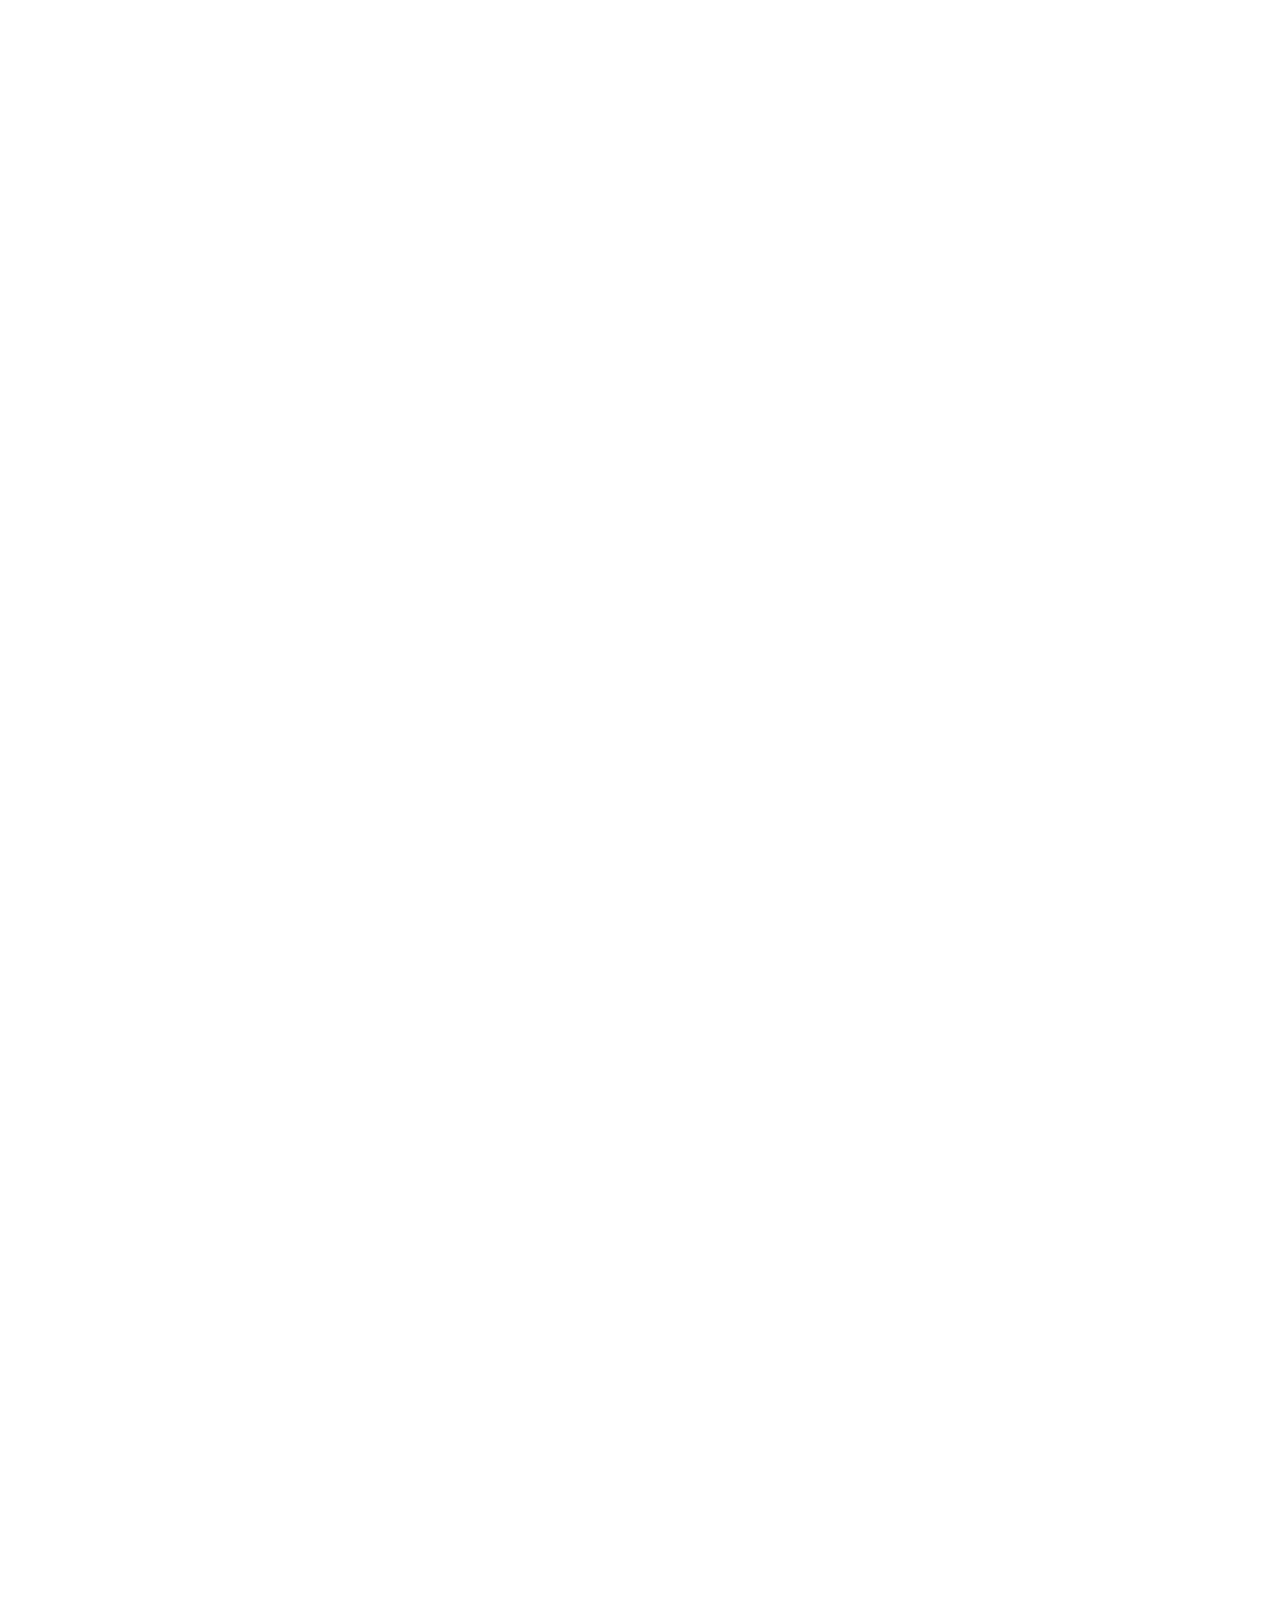
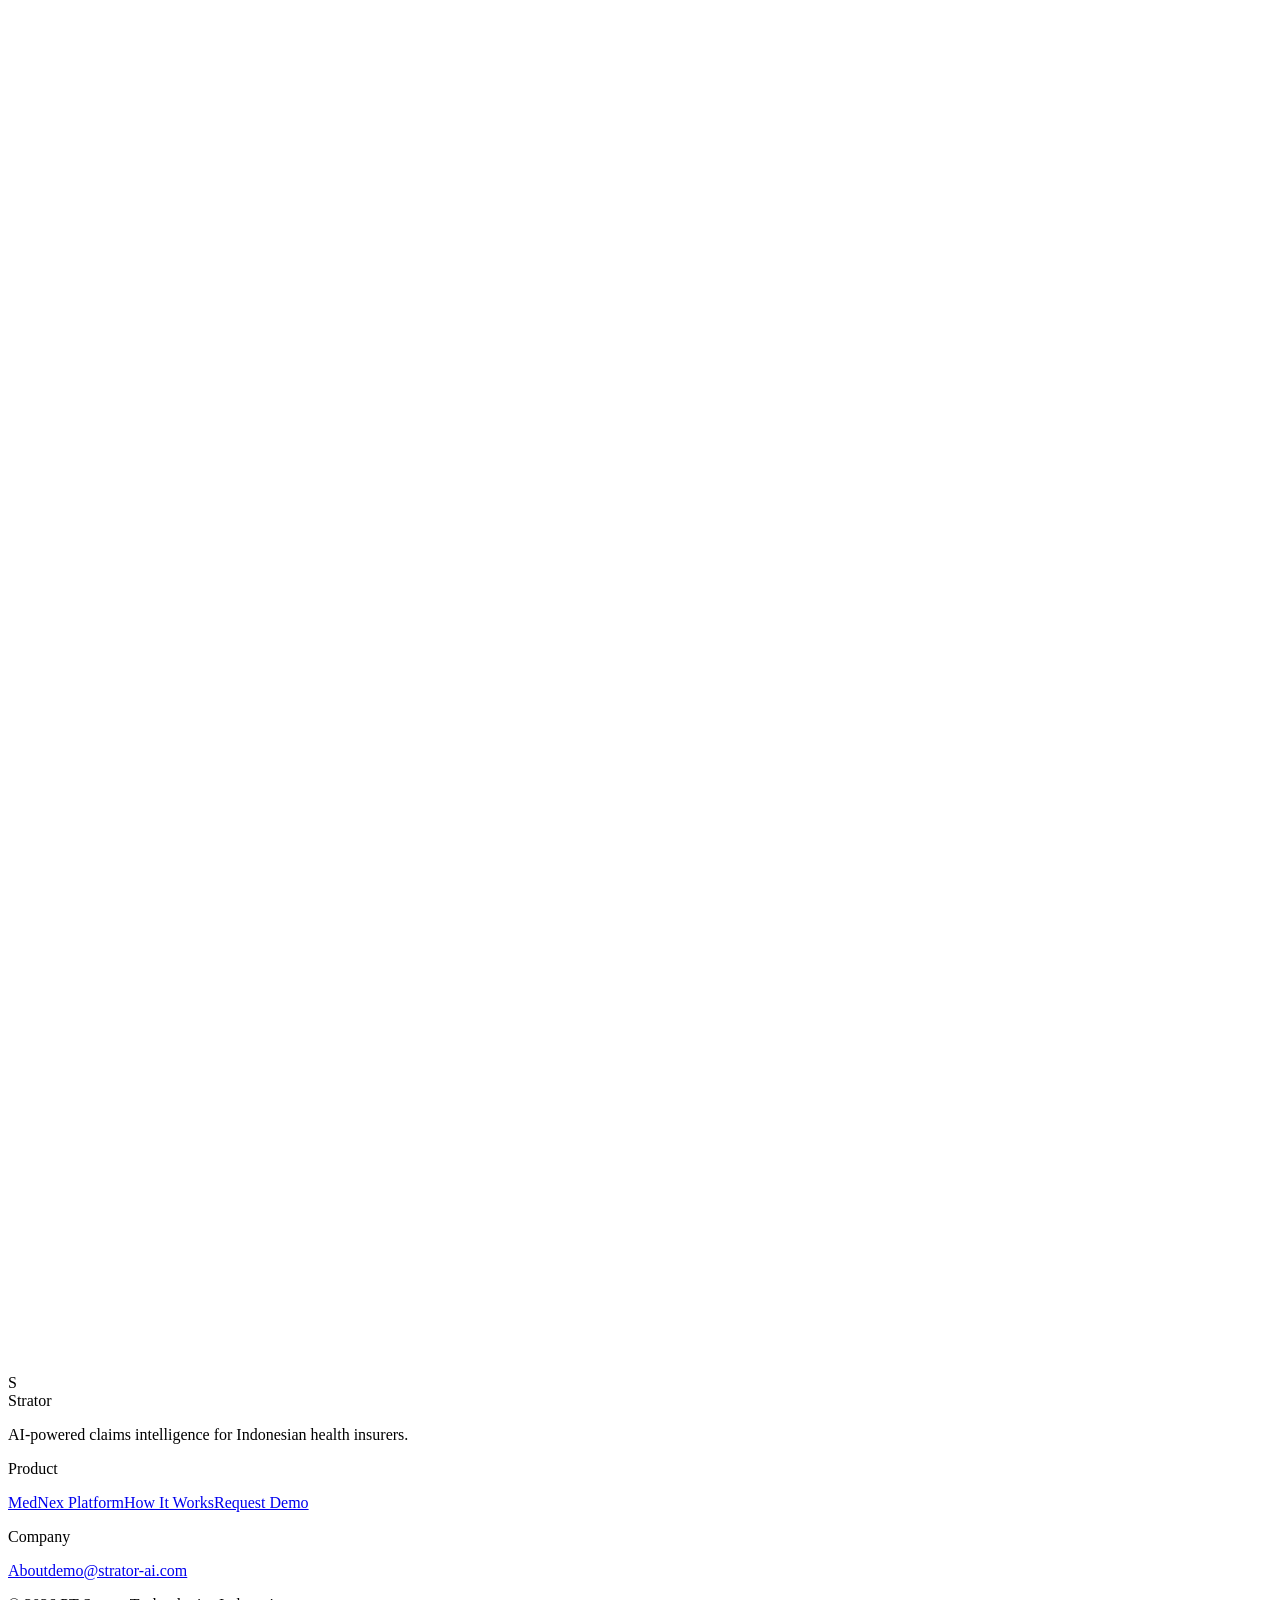
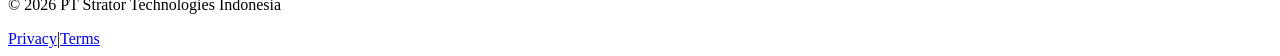
==== commit 997d4a53: "Add founder headshot photos to About section Replace initial avatars (KA/JK/HN) with real cropped he" ====
--- a/index.html
+++ b/index.html
@@ -1 +1 @@
-<!DOCTYPE html><!--OBjWb_w1jDvh62CVjyFmV--><html lang="en"><head><meta charSet="utf-8"/><meta name="viewport" content="width=device-width, initial-scale=1"/><link rel="stylesheet" href="/strator-ai/_next/static/css/d4214aaf9ccb8d26.css" data-precedence="next"/><link rel="preload" as="script" fetchPriority="low" href="/strator-ai/_next/static/chunks/webpack-082f2ef54f804f01.js"/><script src="/strator-ai/_next/static/chunks/8e6518bb-c26e82767f1faf66.js" async=""></script><script src="/strator-ai/_next/static/chunks/743-c5158a5a2bbfaa9e.js" async=""></script><script src="/strator-ai/_next/static/chunks/main-app-574a68cf1ee1a1f5.js" async=""></script><script src="/strator-ai/_next/static/chunks/884-18b79fb59cd1a793.js" async=""></script><script src="/strator-ai/_next/static/chunks/app/page-aec76c79c7fdb262.js" async=""></script><title>Strator — AI-Powered Insurance Claims Intelligence</title><meta name="description" content="Detect fraud, waste, and abuse in health insurance claims. Strator MedNex analyzes every claim automatically — no more random checks."/><meta property="og:title" content="Strator — AI-Powered Insurance Claims Intelligence"/><meta property="og:description" content="Detect fraud, waste, and abuse in health insurance claims with AI that catches what humans miss."/><meta property="og:type" content="website"/><meta name="twitter:card" content="summary"/><meta name="twitter:title" content="Strator — AI-Powered Insurance Claims Intelligence"/><meta name="twitter:description" content="Detect fraud, waste, and abuse in health insurance claims with AI that catches what humans miss."/><script src="/strator-ai/_next/static/chunks/polyfills-42372ed130431b0a.js" noModule=""></script></head><body class="font-sans antialiased"><div hidden=""><!--$--><!--/$--></div><main class="relative"><nav class="fixed top-0 left-0 right-0 z-50 transition-all duration-500 bg-transparent" style="opacity:0;transform:translateY(-20px)"><div class="max-w-6xl mx-auto px-6 py-4 flex items-center justify-between"><a href="#" class="flex items-center gap-2.5 group"><div class="w-8 h-8 rounded-lg bg-coral-500 flex items-center justify-center group-hover:bg-coral-600 transition-colors"><span class="text-white font-display font-bold text-sm">S</span></div><span class="font-display text-xl font-bold tracking-tight text-ink-900">Strator</span></a><div class="hidden md:flex items-center gap-8"><a href="#product" class="text-[13px] font-medium text-ink-500 hover:text-ink-900 transition-colors">Product</a><a href="#how-it-works" class="text-[13px] font-medium text-ink-500 hover:text-ink-900 transition-colors">How It Works</a><a href="#about" class="text-[13px] font-medium text-ink-500 hover:text-ink-900 transition-colors">About</a><a href="#demo" class="inline-flex items-center gap-2 bg-ink-900 hover:bg-ink-800 text-white text-[13px] font-medium px-5 py-2 rounded-full transition-all hover:shadow-lg hover:shadow-ink-900/10">Get a Demo</a></div><button class="md:hidden text-ink-900 p-1"><svg xmlns="http://www.w3.org/2000/svg" width="22" height="22" viewBox="0 0 24 24" fill="none" stroke="currentColor" stroke-width="2" stroke-linecap="round" stroke-linejoin="round" class="lucide lucide-menu"><line x1="4" x2="20" y1="12" y2="12"></line><line x1="4" x2="20" y1="6" y2="6"></line><line x1="4" x2="20" y1="18" y2="18"></line></svg></button></div></nav><section class="relative min-h-screen flex items-center overflow-hidden"><div class="absolute inset-0 bg-grid"></div><div class="absolute inset-0 radial-fade"></div><div class="relative max-w-6xl mx-auto px-6 pt-28 pb-16 w-full"><div class="flex justify-center mb-8" style="opacity:0;transform:translateY(16px)"><div class="inline-flex items-center gap-2 bg-white border border-ink-100 rounded-full px-4 py-1.5 text-xs font-mono text-ink-500 shadow-sm"><span class="w-1.5 h-1.5 bg-emerald-500 rounded-full animate-pulse"></span>Live in pilot with Indonesian insurers</div></div><div class="text-center max-w-4xl mx-auto" style="opacity:0;transform:translateY(24px)"><h1 class="font-display text-5xl md:text-7xl lg:text-[5.25rem] font-bold tracking-tight leading-[1.05] text-balance text-ink-900">Stop reviewing<!-- --> <span class="relative inline-block"><span class="relative z-10 text-coral-500">2%</span><svg class="absolute -bottom-1 left-0 w-full" viewBox="0 0 100 8" preserveAspectRatio="none"><path d="M0 7 Q25 0 50 4 T100 2" fill="none" stroke="rgba(255,107,74,0.3)" stroke-width="3" stroke-linecap="round"></path></svg></span> <!-- -->of claims.<br/><span class="text-ink-300">Start reviewing all of them.</span></h1><p class="mt-6 text-lg md:text-xl text-ink-500 max-w-2xl mx-auto leading-relaxed" style="opacity:0;transform:translateY(16px)">Strator MedNex analyzes every health insurance claim for fraud, waste, and abuse — automatically, in seconds, with full reasoning.</p><div class="mt-8 flex flex-col sm:flex-row gap-3 justify-center" style="opacity:0;transform:translateY(16px)"><a href="#demo" class="inline-flex items-center justify-center gap-2 bg-coral-500 hover:bg-coral-600 text-white font-display font-semibold px-7 py-3.5 rounded-full transition-all hover:shadow-xl hover:shadow-coral-500/20 text-base">Request a Demo<svg xmlns="http://www.w3.org/2000/svg" width="18" height="18" viewBox="0 0 24 24" fill="none" stroke="currentColor" stroke-width="2" stroke-linecap="round" stroke-linejoin="round" class="lucide lucide-arrow-right"><path d="M5 12h14"></path><path d="m12 5 7 7-7 7"></path></svg></a><a href="#how-it-works" class="inline-flex items-center justify-center gap-2 bg-white hover:bg-warm-50 border border-ink-200 text-ink-700 font-display font-medium px-7 py-3.5 rounded-full transition-all shadow-sm">See How It Works</a></div></div><div class="mt-16 max-w-3xl mx-auto" style="opacity:0;transform:translateY(40px)"><div class="card-elevated p-5 md:p-6"><div class="flex items-center justify-between mb-4"><div class="flex items-center gap-2"><div class="w-2.5 h-2.5 rounded-full bg-coral-500 animate-pulse"></div><span class="text-sm font-display font-medium text-ink-700">Live Claim Analysis</span></div><div class="flex items-center gap-2"><span class="text-[11px] font-mono bg-emerald-50 text-emerald-600 border border-emerald-200 px-2 py-0.5 rounded-full">Processing</span></div></div><div class="space-y-2"><div class="flex items-center gap-3 bg-warm-50 rounded-xl px-3.5 py-2.5 group hover:bg-warm-200/40 transition-colors" style="opacity:0;transform:translateX(12px)"><div class="flex-1 min-w-0"><p class="text-sm font-medium text-ink-800 truncate">RS Ananda Bekasi</p><p class="text-[11px] font-mono text-ink-400">29 Aug</p></div><div class="flex-1 min-w-0 text-center hidden md:block"><p class="text-[11px] font-mono text-ink-400 truncate">R11 — Nausea &amp; Vomiting</p></div><div class="text-right hidden sm:block"><p class="text-xs font-mono font-medium text-ink-700">Rp 4.2M</p></div><span class="text-[10px] font-mono font-medium px-2 py-0.5 rounded-full border bg-red-50 text-red-600 border-red-200">FWA</span></div><div class="flex items-center gap-3 bg-warm-50 rounded-xl px-3.5 py-2.5 group hover:bg-warm-200/40 transition-colors" style="opacity:0;transform:translateX(12px)"><div class="flex-1 min-w-0"><p class="text-sm font-medium text-ink-800 truncate">RS Limih Medika Jakarta</p><p class="text-[11px] font-mono text-ink-400">31 Jul</p></div><div class="flex-1 min-w-0 text-center hidden md:block"><p class="text-[11px] font-mono text-ink-400 truncate">I20.0 — Unstable angina</p></div><div class="text-right hidden sm:block"><p class="text-xs font-mono font-medium text-ink-700">Rp 18.7M</p></div><span class="text-[10px] font-mono font-medium px-2 py-0.5 rounded-full border bg-emerald-50 text-emerald-600 border-emerald-200">Clean</span></div><div class="flex items-center gap-3 bg-warm-50 rounded-xl px-3.5 py-2.5 group hover:bg-warm-200/40 transition-colors" style="opacity:0;transform:translateX(12px)"><div class="flex-1 min-w-0"><p class="text-sm font-medium text-ink-800 truncate">RS Sudarto Subur</p><p class="text-[11px] font-mono text-ink-400">15 Sep</p></div><div class="flex-1 min-w-0 text-center hidden md:block"><p class="text-[11px] font-mono text-ink-400 truncate">E11.9 — Type 2 diabetes</p></div><div class="text-right hidden sm:block"><p class="text-xs font-mono font-medium text-ink-700">Rp 7.3M</p></div><span class="text-[10px] font-mono font-medium px-2 py-0.5 rounded-full border bg-red-50 text-red-600 border-red-200">FWA</span></div><div class="flex items-center gap-3 bg-warm-50 rounded-xl px-3.5 py-2.5 group hover:bg-warm-200/40 transition-colors" style="opacity:0;transform:translateX(12px)"><div class="flex-1 min-w-0"><p class="text-sm font-medium text-ink-800 truncate">RS Medika Prima</p><p class="text-[11px] font-mono text-ink-400">02 Oct</p></div><div class="flex-1 min-w-0 text-center hidden md:block"><p class="text-[11px] font-mono text-ink-400 truncate">J06.9 — Upper respiratory</p></div><div class="text-right hidden sm:block"><p class="text-xs font-mono font-medium text-ink-700">Rp 2.1M</p></div><span class="text-[10px] font-mono font-medium px-2 py-0.5 rounded-full border bg-emerald-50 text-emerald-600 border-emerald-200">Clean</span></div><div class="flex items-center gap-3 bg-warm-50 rounded-xl px-3.5 py-2.5 group hover:bg-warm-200/40 transition-colors" style="opacity:0;transform:translateX(12px)"><div class="flex-1 min-w-0"><p class="text-sm font-medium text-ink-800 truncate">RS Harapan Kita</p><p class="text-[11px] font-mono text-ink-400">18 Oct</p></div><div class="flex-1 min-w-0 text-center hidden md:block"><p class="text-[11px] font-mono text-ink-400 truncate">K21.0 — GERD</p></div><div class="text-right hidden sm:block"><p class="text-xs font-mono font-medium text-ink-700">Rp 5.8M</p></div><span class="text-[10px] font-mono font-medium px-2 py-0.5 rounded-full border bg-amber-50 text-amber-600 border-amber-200">Review</span></div></div><div class="mt-5 pt-4 border-t border-ink-100 grid grid-cols-3 gap-4"><div class="text-center"><div class="flex items-center justify-center gap-1 text-ink-400 mb-1"><svg xmlns="http://www.w3.org/2000/svg" width="13" height="13" viewBox="0 0 24 24" fill="none" stroke="currentColor" stroke-width="2" stroke-linecap="round" stroke-linejoin="round" class="lucide lucide-eye"><path d="M2.062 12.348a1 1 0 0 1 0-.696 10.75 10.75 0 0 1 19.876 0 1 1 0 0 1 0 .696 10.75 10.75 0 0 1-19.876 0"></path><circle cx="12" cy="12" r="3"></circle></svg><span class="text-[11px] font-mono">Analyzed</span></div><p class="text-lg font-display font-bold text-ink-900">2,847</p></div><div class="text-center"><div class="flex items-center justify-center gap-1 text-ink-400 mb-1"><svg xmlns="http://www.w3.org/2000/svg" width="13" height="13" viewBox="0 0 24 24" fill="none" stroke="currentColor" stroke-width="2" stroke-linecap="round" stroke-linejoin="round" class="lucide lucide-shield"><path d="M20 13c0 5-3.5 7.5-7.66 8.95a1 1 0 0 1-.67-.01C7.5 20.5 4 18 4 13V6a1 1 0 0 1 1-1c2 0 4.5-1.2 6.24-2.72a1.17 1.17 0 0 1 1.52 0C14.51 3.81 17 5 19 5a1 1 0 0 1 1 1z"></path></svg><span class="text-[11px] font-mono">Flagged</span></div><p class="text-lg font-display font-bold text-coral-500">127</p></div><div class="text-center"><div class="flex items-center justify-center gap-1 text-ink-400 mb-1"><svg xmlns="http://www.w3.org/2000/svg" width="13" height="13" viewBox="0 0 24 24" fill="none" stroke="currentColor" stroke-width="2" stroke-linecap="round" stroke-linejoin="round" class="lucide lucide-zap"><path d="M4 14a1 1 0 0 1-.78-1.63l9.9-10.2a.5.5 0 0 1 .86.46l-1.92 6.02A1 1 0 0 0 13 10h7a1 1 0 0 1 .78 1.63l-9.9 10.2a.5.5 0 0 1-.86-.46l1.92-6.02A1 1 0 0 0 11 14z"></path></svg><span class="text-[11px] font-mono">Avg Time</span></div><p class="text-lg font-display font-bold text-ink-900">0.3s</p></div></div></div></div></div></section><div class="max-w-6xl mx-auto px-6"><div class="h-px bg-gradient-to-r from-transparent via-ink-100 to-transparent"></div></div><section class="relative py-16 md:py-20 overflow-hidden"><div class="relative max-w-6xl mx-auto px-6"><div class="mb-14" style="opacity:0;transform:translateY(24px)"><p class="section-label">The Problem</p><h2 class="mt-3 font-display text-3xl md:text-5xl font-bold text-ink-900 max-w-xl leading-tight">Random checks miss billions in leakage</h2></div><div class="grid md:grid-cols-3 gap-0 md:divide-x divide-ink-100"><div class="py-8 md:py-0 md:px-8 first:md:pl-0 last:md:pr-0 border-b md:border-b-0 border-ink-100 last:border-b-0" style="opacity:0;transform:translateY(24px)"><p class="font-display text-4xl md:text-5xl font-bold text-coral-500 mb-2">Rp 15T+</p><p class="text-ink-600 leading-relaxed text-[15px]">Lost annually to claims leakage in Indonesia</p><p class="mt-2 text-[11px] font-mono text-ink-400 uppercase tracking-wider">health insurance</p></div><div class="py-8 md:py-0 md:px-8 first:md:pl-0 last:md:pr-0 border-b md:border-b-0 border-ink-100 last:border-b-0" style="opacity:0;transform:translateY(24px)"><p class="font-display text-4xl md:text-5xl font-bold text-coral-500 mb-2">5–10%</p><p class="text-ink-600 leading-relaxed text-[15px]">Of all claims contain fraud, waste, or abuse</p><p class="mt-2 text-[11px] font-mono text-ink-400 uppercase tracking-wider">industry average</p></div><div class="py-8 md:py-0 md:px-8 first:md:pl-0 last:md:pr-0 border-b md:border-b-0 border-ink-100 last:border-b-0" style="opacity:0;transform:translateY(24px)"><p class="font-display text-4xl md:text-5xl font-bold text-coral-500 mb-2">&lt;2%</p><p class="text-ink-600 leading-relaxed text-[15px]">Of claims are manually reviewed by most insurers</p><p class="mt-2 text-[11px] font-mono text-ink-400 uppercase tracking-wider">current coverage</p></div></div></div></section><div class="max-w-6xl mx-auto px-6"><div class="h-px bg-gradient-to-r from-transparent via-ink-100 to-transparent"></div></div><section id="product" class="relative py-16 md:py-20"><div class="relative max-w-6xl mx-auto px-6"><div class="mb-14" style="opacity:0;transform:translateY(24px)"><p class="section-label">Platform</p><h2 class="mt-3 font-display text-3xl md:text-5xl font-bold text-ink-900 max-w-lg leading-tight">Built for insurance.<!-- --> <span class="text-ink-300">Powered by AI.</span></h2></div><div class="grid grid-cols-1 md:grid-cols-6 gap-4"><div class="md:col-span-4 card-elevated p-8 group hover:shadow-lg transition-all relative overflow-hidden" style="opacity:0;transform:translateY(24px)"><div class="relative"><div class="inline-flex items-center justify-center w-12 h-12 rounded-xl bg-coral-500 text-white mb-5"><svg xmlns="http://www.w3.org/2000/svg" width="24" height="24" viewBox="0 0 24 24" fill="none" stroke="currentColor" stroke-width="2" stroke-linecap="round" stroke-linejoin="round" class="lucide lucide-shield-check"><path d="M20 13c0 5-3.5 7.5-7.66 8.95a1 1 0 0 1-.67-.01C7.5 20.5 4 18 4 13V6a1 1 0 0 1 1-1c2 0 4.5-1.2 6.24-2.72a1.17 1.17 0 0 1 1.52 0C14.51 3.81 17 5 19 5a1 1 0 0 1 1 1z"></path><path d="m9 12 2 2 4-4"></path></svg></div><h3 class="font-display text-xl font-semibold text-ink-900 mb-2">FWA Detection Engine</h3><p class="text-ink-500 leading-relaxed max-w-md">Pattern-matching AI trained on Indonesian health insurance claims. Identifies fraud, waste, and abuse indicators across every claim automatically.</p><div class="mt-6 flex flex-wrap gap-2"><span class="text-[11px] font-mono text-ink-400 bg-warm-50 border border-ink-100 rounded-full px-2.5 py-1">Upcoding</span><span class="text-[11px] font-mono text-ink-400 bg-warm-50 border border-ink-100 rounded-full px-2.5 py-1">Unbundling</span><span class="text-[11px] font-mono text-ink-400 bg-warm-50 border border-ink-100 rounded-full px-2.5 py-1">Phantom billing</span><span class="text-[11px] font-mono text-ink-400 bg-warm-50 border border-ink-100 rounded-full px-2.5 py-1">Duplicate claims</span></div></div></div><div class="md:col-span-2 card-elevated p-6 group hover:shadow-lg transition-all" style="opacity:0;transform:translateY(24px)"><div class="inline-flex items-center justify-center w-10 h-10 rounded-xl bg-ink-900 text-white mb-4"><svg xmlns="http://www.w3.org/2000/svg" width="20" height="20" viewBox="0 0 24 24" fill="none" stroke="currentColor" stroke-width="2" stroke-linecap="round" stroke-linejoin="round" class="lucide lucide-file-search"><path d="M14 2v4a2 2 0 0 0 2 2h4"></path><path d="M4.268 21a2 2 0 0 0 1.727 1H18a2 2 0 0 0 2-2V7l-5-5H6a2 2 0 0 0-2 2v3"></path><path d="m9 18-1.5-1.5"></path><circle cx="5" cy="14" r="3"></circle></svg></div><h3 class="font-display text-base font-semibold text-ink-900 mb-1.5">Document Intelligence</h3><p class="text-sm text-ink-500 leading-relaxed">Extracts and cross-references invoices, medical records, and receipts — any format, any quality.</p></div><div class="md:col-span-2 card-elevated p-6 group hover:shadow-lg transition-all" style="opacity:0;transform:translateY(24px)"><div class="inline-flex items-center justify-center w-10 h-10 rounded-xl bg-ink-900 text-white mb-4"><svg xmlns="http://www.w3.org/2000/svg" width="20" height="20" viewBox="0 0 24 24" fill="none" stroke="currentColor" stroke-width="2" stroke-linecap="round" stroke-linejoin="round" class="lucide lucide-cpu"><rect width="16" height="16" x="4" y="4" rx="2"></rect><rect width="6" height="6" x="9" y="9" rx="1"></rect><path d="M15 2v2"></path><path d="M15 20v2"></path><path d="M2 15h2"></path><path d="M2 9h2"></path><path d="M20 15h2"></path><path d="M20 9h2"></path><path d="M9 2v2"></path><path d="M9 20v2"></path></svg></div><h3 class="font-display text-base font-semibold text-ink-900 mb-1.5">Real-Time Processing</h3><p class="text-sm text-ink-500 leading-relaxed">Sub-second analysis. Thousands of claims processed simultaneously.</p></div><div class="md:col-span-2 card-elevated p-6 group hover:shadow-lg transition-all" style="opacity:0;transform:translateY(24px)"><div class="inline-flex items-center justify-center w-10 h-10 rounded-xl bg-ink-900 text-white mb-4"><svg xmlns="http://www.w3.org/2000/svg" width="20" height="20" viewBox="0 0 24 24" fill="none" stroke="currentColor" stroke-width="2" stroke-linecap="round" stroke-linejoin="round" class="lucide lucide-chart-column"><path d="M3 3v16a2 2 0 0 0 2 2h16"></path><path d="M18 17V9"></path><path d="M13 17V5"></path><path d="M8 17v-3"></path></svg></div><h3 class="font-display text-base font-semibold text-ink-900 mb-1.5">Portfolio Analytics</h3><p class="text-sm text-ink-500 leading-relaxed">Spot systemic issues, outlier providers, and emerging fraud rings across your portfolio.</p></div><div class="md:col-span-2 card-elevated p-6 group hover:shadow-lg transition-all" style="opacity:0;transform:translateY(24px)"><div class="inline-flex items-center justify-center w-10 h-10 rounded-xl bg-ink-900 text-white mb-4"><svg xmlns="http://www.w3.org/2000/svg" width="20" height="20" viewBox="0 0 24 24" fill="none" stroke="currentColor" stroke-width="2" stroke-linecap="round" stroke-linejoin="round" class="lucide lucide-layers"><path d="M12.83 2.18a2 2 0 0 0-1.66 0L2.6 6.08a1 1 0 0 0 0 1.83l8.58 3.91a2 2 0 0 0 1.66 0l8.58-3.9a1 1 0 0 0 0-1.83z"></path><path d="M2 12a1 1 0 0 0 .58.91l8.6 3.91a2 2 0 0 0 1.65 0l8.58-3.9A1 1 0 0 0 22 12"></path><path d="M2 17a1 1 0 0 0 .58.91l8.6 3.91a2 2 0 0 0 1.65 0l8.58-3.9A1 1 0 0 0 22 17"></path></svg></div><h3 class="font-display text-base font-semibold text-ink-900 mb-1.5">TPA Adjudication Review</h3><p class="text-sm text-ink-500 leading-relaxed">Re-verify TPA decisions with AI. Catch errors before they cost you.</p></div><div class="md:col-span-4 card-warm p-8 group hover:shadow-md transition-all" style="opacity:0;transform:translateY(24px)"><div class="inline-flex items-center justify-center w-10 h-10 rounded-xl bg-coral-500 text-white mb-4"><svg xmlns="http://www.w3.org/2000/svg" width="20" height="20" viewBox="0 0 24 24" fill="none" stroke="currentColor" stroke-width="2" stroke-linecap="round" stroke-linejoin="round" class="lucide lucide-users"><path d="M16 21v-2a4 4 0 0 0-4-4H6a4 4 0 0 0-4 4v2"></path><circle cx="9" cy="7" r="4"></circle><path d="M22 21v-2a4 4 0 0 0-3-3.87"></path><path d="M16 3.13a4 4 0 0 1 0 7.75"></path></svg></div><h3 class="font-display text-base font-semibold text-ink-900 mb-1.5">Analyst Workbench</h3><p class="text-ink-500 leading-relaxed max-w-md">Review flagged claims with full context, supporting documents, and AI explanations — all in one place.</p></div></div></div></section><div class="max-w-6xl mx-auto px-6"><div class="h-px bg-gradient-to-r from-transparent via-ink-100 to-transparent"></div></div><section id="how-it-works" class="relative py-16 md:py-20"><div class="max-w-7xl mx-auto px-6"><div class="text-center mb-16" style="opacity:0;transform:translateY(24px)"><p class="section-label">How It Works</p><h2 class="mt-3 font-display text-3xl md:text-5xl font-bold text-ink-900 leading-tight">From submission to insight.<!-- --> <span class="text-ink-300">Automatically.</span></h2><p class="mt-4 text-lg text-ink-500 max-w-2xl mx-auto">Watch every claim flow through six stages of AI-powered analysis — no manual review needed.</p></div><div class="grid lg:grid-cols-[320px_1fr] gap-8 items-start"><div class="space-y-1.5 lg:sticky lg:top-28" style="opacity:0;transform:translateX(-24px)"><button class="w-full text-left px-4 py-3.5 rounded-xl transition-all group bg-white shadow-[0_1px_3px_rgba(0,0,0,0.04),0_8px_24px_rgba(0,0,0,0.04)] border border-ink-100" style="opacity:0;transform:translateX(-16px)"><div class="flex items-start gap-3"><div class="flex-shrink-0 w-8 h-8 rounded-lg flex items-center justify-center transition-colors bg-coral-500 text-white"><svg xmlns="http://www.w3.org/2000/svg" width="18" height="18" viewBox="0 0 24 24" fill="none" stroke="currentColor" stroke-width="2" stroke-linecap="round" stroke-linejoin="round" class="lucide lucide-upload"><path d="M21 15v4a2 2 0 0 1-2 2H5a2 2 0 0 1-2-2v-4"></path><polyline points="17 8 12 3 7 8"></polyline><line x1="12" x2="12" y1="3" y2="15"></line></svg></div><div class="min-w-0"><div class="flex items-center gap-2"><span class="text-[10px] font-mono text-ink-400">01</span><p class="text-sm font-display font-semibold truncate text-ink-900">Secure Intake</p></div><p class="text-[11px] text-ink-400 mt-0.5 truncate">Claims arrive via encrypted SFTP</p></div></div></button><button class="w-full text-left px-4 py-3.5 rounded-xl transition-all group hover:bg-warm-50 border border-transparent" style="opacity:0;transform:translateX(-16px)"><div class="flex items-start gap-3"><div class="flex-shrink-0 w-8 h-8 rounded-lg flex items-center justify-center transition-colors bg-ink-100 text-ink-500 group-hover:bg-ink-200"><svg xmlns="http://www.w3.org/2000/svg" width="18" height="18" viewBox="0 0 24 24" fill="none" stroke="currentColor" stroke-width="2" stroke-linecap="round" stroke-linejoin="round" class="lucide lucide-file-search"><path d="M14 2v4a2 2 0 0 0 2 2h4"></path><path d="M4.268 21a2 2 0 0 0 1.727 1H18a2 2 0 0 0 2-2V7l-5-5H6a2 2 0 0 0-2 2v3"></path><path d="m9 18-1.5-1.5"></path><circle cx="5" cy="14" r="3"></circle></svg></div><div class="min-w-0"><div class="flex items-center gap-2"><span class="text-[10px] font-mono text-ink-400">02</span><p class="text-sm font-display font-semibold truncate text-ink-700">AI Extraction</p></div><p class="text-[11px] text-ink-400 mt-0.5 truncate">Documents parsed in seconds</p></div></div></button><button class="w-full text-left px-4 py-3.5 rounded-xl transition-all group hover:bg-warm-50 border border-transparent" style="opacity:0;transform:translateX(-16px)"><div class="flex items-start gap-3"><div class="flex-shrink-0 w-8 h-8 rounded-lg flex items-center justify-center transition-colors bg-ink-100 text-ink-500 group-hover:bg-ink-200"><svg xmlns="http://www.w3.org/2000/svg" width="18" height="18" viewBox="0 0 24 24" fill="none" stroke="currentColor" stroke-width="2" stroke-linecap="round" stroke-linejoin="round" class="lucide lucide-triangle-alert"><path d="m21.73 18-8-14a2 2 0 0 0-3.48 0l-8 14A2 2 0 0 0 4 21h16a2 2 0 0 0 1.73-3"></path><path d="M12 9v4"></path><path d="M12 17h.01"></path></svg></div><div class="min-w-0"><div class="flex items-center gap-2"><span class="text-[10px] font-mono text-ink-400">03</span><p class="text-sm font-display font-semibold truncate text-ink-700">Issue Detection</p></div><p class="text-[11px] text-ink-400 mt-0.5 truncate">Fraud patterns surface automatically</p></div></div></button><button class="w-full text-left px-4 py-3.5 rounded-xl transition-all group hover:bg-warm-50 border border-transparent" style="opacity:0;transform:translateX(-16px)"><div class="flex items-start gap-3"><div class="flex-shrink-0 w-8 h-8 rounded-lg flex items-center justify-center transition-colors bg-ink-100 text-ink-500 group-hover:bg-ink-200"><svg xmlns="http://www.w3.org/2000/svg" width="18" height="18" viewBox="0 0 24 24" fill="none" stroke="currentColor" stroke-width="2" stroke-linecap="round" stroke-linejoin="round" class="lucide lucide-brain"><path d="M12 5a3 3 0 1 0-5.997.125 4 4 0 0 0-2.526 5.77 4 4 0 0 0 .556 6.588A4 4 0 1 0 12 18Z"></path><path d="M12 5a3 3 0 1 1 5.997.125 4 4 0 0 1 2.526 5.77 4 4 0 0 1-.556 6.588A4 4 0 1 1 12 18Z"></path><path d="M15 13a4.5 4.5 0 0 1-3-4 4.5 4.5 0 0 1-3 4"></path><path d="M17.599 6.5a3 3 0 0 0 .399-1.375"></path><path d="M6.003 5.125A3 3 0 0 0 6.401 6.5"></path><path d="M3.477 10.896a4 4 0 0 1 .585-.396"></path><path d="M19.938 10.5a4 4 0 0 1 .585.396"></path><path d="M6 18a4 4 0 0 1-1.967-.516"></path><path d="M19.967 17.484A4 4 0 0 1 18 18"></path></svg></div><div class="min-w-0"><div class="flex items-center gap-2"><span class="text-[10px] font-mono text-ink-400">04</span><p class="text-sm font-display font-semibold truncate text-ink-700">AI Recommendation</p></div><p class="text-[11px] text-ink-400 mt-0.5 truncate">Approve, reject, or review</p></div></div></button><button class="w-full text-left px-4 py-3.5 rounded-xl transition-all group hover:bg-warm-50 border border-transparent" style="opacity:0;transform:translateX(-16px)"><div class="flex items-start gap-3"><div class="flex-shrink-0 w-8 h-8 rounded-lg flex items-center justify-center transition-colors bg-ink-100 text-ink-500 group-hover:bg-ink-200"><svg xmlns="http://www.w3.org/2000/svg" width="18" height="18" viewBox="0 0 24 24" fill="none" stroke="currentColor" stroke-width="2" stroke-linecap="round" stroke-linejoin="round" class="lucide lucide-clipboard-check"><rect width="8" height="4" x="8" y="2" rx="1" ry="1"></rect><path d="M16 4h2a2 2 0 0 1 2 2v14a2 2 0 0 1-2 2H6a2 2 0 0 1-2-2V6a2 2 0 0 1 2-2h2"></path><path d="m9 14 2 2 4-4"></path></svg></div><div class="min-w-0"><div class="flex items-center gap-2"><span class="text-[10px] font-mono text-ink-400">05</span><p class="text-sm font-display font-semibold truncate text-ink-700">Analyst Workbench</p></div><p class="text-[11px] text-ink-400 mt-0.5 truncate">Full context, one screen</p></div></div></button><button class="w-full text-left px-4 py-3.5 rounded-xl transition-all group hover:bg-warm-50 border border-transparent" style="opacity:0;transform:translateX(-16px)"><div class="flex items-start gap-3"><div class="flex-shrink-0 w-8 h-8 rounded-lg flex items-center justify-center transition-colors bg-ink-100 text-ink-500 group-hover:bg-ink-200"><svg xmlns="http://www.w3.org/2000/svg" width="18" height="18" viewBox="0 0 24 24" fill="none" stroke="currentColor" stroke-width="2" stroke-linecap="round" stroke-linejoin="round" class="lucide lucide-chart-column"><path d="M3 3v16a2 2 0 0 0 2 2h16"></path><path d="M18 17V9"></path><path d="M13 17V5"></path><path d="M8 17v-3"></path></svg></div><div class="min-w-0"><div class="flex items-center gap-2"><span class="text-[10px] font-mono text-ink-400">06</span><p class="text-sm font-display font-semibold truncate text-ink-700">Portfolio Insights</p></div><p class="text-[11px] text-ink-400 mt-0.5 truncate">Spot systemic patterns</p></div></div></button></div><div style="opacity:0;transform:translateY(24px)"><div class="mb-6" style="opacity:0;transform:translateY(8px)"><p class="text-ink-500 leading-relaxed text-sm max-w-xl">Batch claim documents — invoices, receipts, medical records — arrive automatically via secure transfer. Every format supported.</p></div><div class="card-elevated p-4 md:p-6 overflow-hidden"><div style="opacity:0;transform:scale(0.98)"><div class="card-elevated rounded-2xl p-5 md:p-6 w-full max-w-md" style="opacity:0;transform:translateY(24px)"><div class="flex items-center gap-2 mb-5"><div class="w-1.5 h-1.5 rounded-full bg-emerald-500 animate-pulse"></div><span class="text-[11px] font-mono font-medium tracking-wider uppercase text-ink-500">Incoming Transfer</span></div><div class="space-y-2.5"><div class="flex items-center gap-3 rounded-xl bg-warm-50 px-3.5 py-3" style="opacity:0;transform:translateX(-12px)"><div class="flex-shrink-0 w-9 h-9 rounded-lg bg-coral-50 border border-coral-100 flex items-center justify-center"><svg xmlns="http://www.w3.org/2000/svg" width="16" height="16" viewBox="0 0 24 24" fill="none" stroke="currentColor" stroke-width="2" stroke-linecap="round" stroke-linejoin="round" class="lucide lucide-file-text text-coral-500"><path d="M15 2H6a2 2 0 0 0-2 2v16a2 2 0 0 0 2 2h12a2 2 0 0 0 2-2V7Z"></path><path d="M14 2v4a2 2 0 0 0 2 2h4"></path><path d="M10 9H8"></path><path d="M16 13H8"></path><path d="M16 17H8"></path></svg></div><div class="flex-1 min-w-0"><p class="text-sm font-medium text-ink-800 truncate">klaim_jul_2024.pdf</p><p class="text-[11px] font-mono text-ink-400">842 KB</p></div><div class="flex-shrink-0 w-6 h-6 rounded-full bg-emerald-50 border border-emerald-200 flex items-center justify-center"><svg xmlns="http://www.w3.org/2000/svg" width="13" height="13" viewBox="0 0 24 24" fill="none" stroke="currentColor" stroke-width="2.5" stroke-linecap="round" stroke-linejoin="round" class="lucide lucide-check text-emerald-500"><path d="M20 6 9 17l-5-5"></path></svg></div></div><div class="flex items-center gap-3 rounded-xl bg-warm-50 px-3.5 py-3" style="opacity:0;transform:translateX(-12px)"><div class="flex-shrink-0 w-9 h-9 rounded-lg bg-coral-50 border border-coral-100 flex items-center justify-center"><svg xmlns="http://www.w3.org/2000/svg" width="16" height="16" viewBox="0 0 24 24" fill="none" stroke="currentColor" stroke-width="2" stroke-linecap="round" stroke-linejoin="round" class="lucide lucide-file-text text-coral-500"><path d="M15 2H6a2 2 0 0 0-2 2v16a2 2 0 0 0 2 2h12a2 2 0 0 0 2-2V7Z"></path><path d="M14 2v4a2 2 0 0 0 2 2h4"></path><path d="M10 9H8"></path><path d="M16 13H8"></path><path d="M16 17H8"></path></svg></div><div class="flex-1 min-w-0"><p class="text-sm font-medium text-ink-800 truncate">klaim_agt_2024.pdf</p><p class="text-[11px] font-mono text-ink-400">1.2 MB</p></div><div class="flex-shrink-0 w-6 h-6 rounded-full bg-emerald-50 border border-emerald-200 flex items-center justify-center"><svg xmlns="http://www.w3.org/2000/svg" width="13" height="13" viewBox="0 0 24 24" fill="none" stroke="currentColor" stroke-width="2.5" stroke-linecap="round" stroke-linejoin="round" class="lucide lucide-check text-emerald-500"><path d="M20 6 9 17l-5-5"></path></svg></div></div><div class="flex items-center gap-3 rounded-xl bg-warm-50 px-3.5 py-3" style="opacity:0;transform:translateX(-12px)"><div class="flex-shrink-0 w-9 h-9 rounded-lg bg-coral-50 border border-coral-100 flex items-center justify-center"><svg xmlns="http://www.w3.org/2000/svg" width="16" height="16" viewBox="0 0 24 24" fill="none" stroke="currentColor" stroke-width="2" stroke-linecap="round" stroke-linejoin="round" class="lucide lucide-file-text text-coral-500"><path d="M15 2H6a2 2 0 0 0-2 2v16a2 2 0 0 0 2 2h12a2 2 0 0 0 2-2V7Z"></path><path d="M14 2v4a2 2 0 0 0 2 2h4"></path><path d="M10 9H8"></path><path d="M16 13H8"></path><path d="M16 17H8"></path></svg></div><div class="flex-1 min-w-0"><p class="text-sm font-medium text-ink-800 truncate">klaim_sep_2024.pdf</p><p class="text-[11px] font-mono text-ink-400">976 KB</p></div><div class="flex-shrink-0 w-6 h-6 rounded-full bg-amber-50 border border-amber-200 flex items-center justify-center"><svg xmlns="http://www.w3.org/2000/svg" width="13" height="13" viewBox="0 0 24 24" fill="none" stroke="currentColor" stroke-width="2.5" stroke-linecap="round" stroke-linejoin="round" class="lucide lucide-arrow-up-right text-amber-500 animate-pulse"><path d="M7 7h10v10"></path><path d="M7 17 17 7"></path></svg></div></div></div><div class="mt-4 pt-3.5 border-t border-ink-100 flex items-center justify-between"><div class="flex items-center gap-1.5 text-ink-400"><svg xmlns="http://www.w3.org/2000/svg" width="11" height="11" viewBox="0 0 24 24" fill="none" stroke="currentColor" stroke-width="2" stroke-linecap="round" stroke-linejoin="round" class="lucide lucide-lock"><rect width="18" height="11" x="3" y="11" rx="2" ry="2"></rect><path d="M7 11V7a5 5 0 0 1 10 0v4"></path></svg><span class="text-[11px] font-mono">via SFTP · encrypted</span></div><span class="text-[11px] font-mono text-ink-500 font-medium">2 of 3 done</span></div></div></div></div></div></div></div></section><div class="max-w-6xl mx-auto px-6"><div class="h-px bg-gradient-to-r from-transparent via-ink-100 to-transparent"></div></div><section class="relative py-16 md:py-20"><div class="max-w-6xl mx-auto px-6"><div class="noise card-elevated p-8 md:p-10 rounded-2xl" style="opacity:0;transform:translateY(24px)"><div class="grid grid-cols-2 md:grid-cols-4 gap-8 md:gap-0 md:divide-x divide-ink-100"><div class="md:px-8 first:md:pl-0 last:md:pr-0 text-center md:text-left" style="opacity:0;transform:translateY(16px)"><p class="text-4xl md:text-5xl font-bold text-coral-500 font-display">100%</p><p class="mt-2 text-sm text-ink-500">Claims analyzed</p></div><div class="md:px-8 first:md:pl-0 last:md:pr-0 text-center md:text-left" style="opacity:0;transform:translateY(16px)"><p class="text-4xl md:text-5xl font-bold text-coral-500 font-mono">0.3s</p><p class="mt-2 text-sm text-ink-500">Average analysis time</p></div><div class="md:px-8 first:md:pl-0 last:md:pr-0 text-center md:text-left" style="opacity:0;transform:translateY(16px)"><p class="text-4xl md:text-5xl font-bold text-coral-500 font-display">47x</p><p class="mt-2 text-sm text-ink-500">More claims reviewed vs manual</p></div><div class="md:px-8 first:md:pl-0 last:md:pr-0 text-center md:text-left" style="opacity:0;transform:translateY(16px)"><p class="text-4xl md:text-5xl font-bold text-coral-500 font-display">98.5%</p><p class="mt-2 text-sm text-ink-500">Detection accuracy</p></div></div></div></div></section><div class="max-w-6xl mx-auto px-6"><div class="h-px bg-gradient-to-r from-transparent via-ink-100 to-transparent"></div></div><section id="about" class="relative py-16 md:py-20"><div class="max-w-6xl mx-auto px-6"><div class="mb-14" style="opacity:0;transform:translateY(24px)"><p class="section-label">Founders</p><h2 class="mt-3 font-display text-3xl md:text-4xl font-bold leading-tight text-ink-900 max-w-2xl">Insurance insider, AI expert &amp; enterprise technologist<!-- --> <span class="text-ink-300">fixing Indonesia&#x27;s broken health claims system.</span></h2></div><div class="grid md:grid-cols-3 gap-5"><div class="card-elevated p-6" style="opacity:0;transform:translateY(24px)"><div class="flex items-center gap-4 mb-5"><div class="w-14 h-14 rounded-full bg-ink-900 flex items-center justify-center flex-shrink-0"><span class="font-display font-bold text-white text-base">KA</span></div><div><p class="font-display text-lg font-semibold text-ink-900">Kevin</p><p class="text-sm font-display font-medium text-coral-500">CEO</p></div></div><ul class="space-y-2.5"><li class="flex items-start gap-2"><span class="w-1 h-1 rounded-full bg-coral-400 mt-2 flex-shrink-0"></span><span class="text-sm text-ink-600 leading-relaxed">Oversees Rp77B (~US$4M), 25K insured members &amp; 10K claims of FPG&#x27;s group health insurance portfolio</span></li><li class="flex items-start gap-2"><span class="w-1 h-1 rounded-full bg-coral-400 mt-2 flex-shrink-0"></span><span class="text-sm text-ink-600 leading-relaxed">First-hand experience in TPA frustrations and claim bottlenecks</span></li></ul></div><div class="card-elevated p-6" style="opacity:0;transform:translateY(24px)"><div class="flex items-center gap-4 mb-5"><div class="w-14 h-14 rounded-full bg-ink-900 flex items-center justify-center flex-shrink-0"><span class="font-display font-bold text-white text-base">JK</span></div><div><p class="font-display text-lg font-semibold text-ink-900">Jonathan</p><p class="text-sm font-display font-medium text-coral-500">CPO</p></div></div><ul class="space-y-2.5"><li class="flex items-start gap-2"><span class="w-1 h-1 rounded-full bg-coral-400 mt-2 flex-shrink-0"></span><span class="text-sm text-ink-600 leading-relaxed">Led AI governance at Prodago (Gartner &quot;Cool Vendor&quot;) with enterprise clients</span></li><li class="flex items-start gap-2"><span class="w-1 h-1 rounded-full bg-coral-400 mt-2 flex-shrink-0"></span><span class="text-sm text-ink-600 leading-relaxed">Led Data &amp; AI at Bukalapak, serving 70M+ users</span></li><li class="flex items-start gap-2"><span class="w-1 h-1 rounded-full bg-coral-400 mt-2 flex-shrink-0"></span><span class="text-sm text-ink-600 leading-relaxed">Entrepreneur in Residence at Build Club Jakarta</span></li></ul></div><div class="card-elevated p-6" style="opacity:0;transform:translateY(24px)"><div class="flex items-center gap-4 mb-5"><div class="w-14 h-14 rounded-full bg-ink-900 flex items-center justify-center flex-shrink-0"><span class="font-display font-bold text-white text-base">HN</span></div><div><p class="font-display text-lg font-semibold text-ink-900">Henry</p><p class="text-sm font-display font-medium text-coral-500">CTO</p></div></div><ul class="space-y-2.5"><li class="flex items-start gap-2"><span class="w-1 h-1 rounded-full bg-coral-400 mt-2 flex-shrink-0"></span><span class="text-sm text-ink-600 leading-relaxed">10Y+ enterprise automation expert in software engineering, RPA and low-code platforms</span></li><li class="flex items-start gap-2"><span class="w-1 h-1 rounded-full bg-coral-400 mt-2 flex-shrink-0"></span><span class="text-sm text-ink-600 leading-relaxed">Built &amp; sold 6K+ licenses of Insightzilla — generating Rp3B (~US$200K) in revenues</span></li></ul></div></div><div class="mt-8 flex justify-center" style="opacity:0;transform:translateY(16px)"><div class="inline-flex items-center gap-2.5 bg-white border border-ink-100 rounded-full px-4 py-2 text-sm shadow-sm"><span class="w-2 h-2 bg-emerald-500 rounded-full animate-pulse-slow"></span><span class="font-mono text-xs text-ink-500">Pilot slots open for 2026</span></div></div></div></section><div class="max-w-6xl mx-auto px-6"><div class="h-px bg-gradient-to-r from-transparent via-ink-100 to-transparent"></div></div><section id="demo" class="relative py-16 md:py-20 overflow-hidden"><div class="relative max-w-6xl mx-auto px-6"><div class="text-center mb-10" style="opacity:0;transform:translateY(24px)"><p class="section-label">Get Started</p><h2 class="mt-3 font-display text-3xl md:text-4xl font-bold text-ink-900 leading-tight">See MedNex in action</h2><p class="mt-3 text-ink-500 max-w-xl mx-auto">Book a 30-minute personalized demo. We&#x27;ll walk through your claims workflow and show exactly where Strator catches what manual review misses.</p></div><div class="noise card-elevated p-5 md:p-8 rounded-2xl relative overflow-hidden" style="opacity:0;transform:translateY(24px)"><div class="relative grid lg:grid-cols-2 gap-6 items-start"><div class="space-y-4"><div class="relative rounded-xl overflow-hidden"><div class="relative aspect-video bg-ink-900"><video src="/strator-ai/strator-demo.mp4" class="w-full h-full object-cover" playsInline="" preload="metadata"></video><button class="absolute inset-0 flex flex-col items-center justify-center bg-ink-900/50 hover:bg-ink-900/40 transition-colors cursor-pointer group"><div class="w-14 h-14 rounded-full bg-coral-500 flex items-center justify-center shadow-lg shadow-coral-500/30 group-hover:scale-110 transition-transform"><svg xmlns="http://www.w3.org/2000/svg" width="24" height="24" viewBox="0 0 24 24" fill="white" stroke="currentColor" stroke-width="2" stroke-linecap="round" stroke-linejoin="round" class="lucide lucide-play text-white ml-0.5"><polygon points="6 3 20 12 6 21 6 3"></polygon></svg></div><p class="mt-2 text-white/80 text-xs font-medium">Watch 30s demo</p></button></div></div><div class="grid grid-cols-3 gap-2"><div class="text-center py-2.5 px-1.5 rounded-lg bg-warm-50 border border-ink-100/50"><div class="flex items-center justify-center gap-1 mb-0.5"><span class="text-coral-500"><svg xmlns="http://www.w3.org/2000/svg" width="14" height="14" viewBox="0 0 24 24" fill="none" stroke="currentColor" stroke-width="2" stroke-linecap="round" stroke-linejoin="round" class="lucide lucide-trending-up"><polyline points="22 7 13.5 15.5 8.5 10.5 2 17"></polyline><polyline points="16 7 22 7 22 13"></polyline></svg></span><span class="font-display text-base font-bold text-ink-900">40%</span></div><span class="text-[10px] text-ink-400 uppercase tracking-wider">leakage reduction</span></div><div class="text-center py-2.5 px-1.5 rounded-lg bg-warm-50 border border-ink-100/50"><div class="flex items-center justify-center gap-1 mb-0.5"><span class="text-coral-500"><svg xmlns="http://www.w3.org/2000/svg" width="14" height="14" viewBox="0 0 24 24" fill="none" stroke="currentColor" stroke-width="2" stroke-linecap="round" stroke-linejoin="round" class="lucide lucide-clock"><circle cx="12" cy="12" r="10"></circle><polyline points="12 6 12 12 16 14"></polyline></svg></span><span class="font-display text-base font-bold text-ink-900">&lt;2min</span></div><span class="text-[10px] text-ink-400 uppercase tracking-wider">per claim review</span></div><div class="text-center py-2.5 px-1.5 rounded-lg bg-warm-50 border border-ink-100/50"><div class="flex items-center justify-center gap-1 mb-0.5"><span class="text-coral-500"><svg xmlns="http://www.w3.org/2000/svg" width="14" height="14" viewBox="0 0 24 24" fill="none" stroke="currentColor" stroke-width="2" stroke-linecap="round" stroke-linejoin="round" class="lucide lucide-shield-check"><path d="M20 13c0 5-3.5 7.5-7.66 8.95a1 1 0 0 1-.67-.01C7.5 20.5 4 18 4 13V6a1 1 0 0 1 1-1c2 0 4.5-1.2 6.24-2.72a1.17 1.17 0 0 1 1.52 0C14.51 3.81 17 5 19 5a1 1 0 0 1 1 1z"></path><path d="m9 12 2 2 4-4"></path></svg></span><span class="font-display text-base font-bold text-ink-900">100%</span></div><span class="text-[10px] text-ink-400 uppercase tracking-wider">claims audited</span></div></div><div class="space-y-2 pt-2"><p class="text-[10px] font-mono text-ink-400 uppercase tracking-wider">In the demo, you&#x27;ll see</p><div class="flex items-start gap-2"><svg xmlns="http://www.w3.org/2000/svg" width="14" height="14" viewBox="0 0 24 24" fill="none" stroke="currentColor" stroke-width="2" stroke-linecap="round" stroke-linejoin="round" class="lucide lucide-circle-check-big text-emerald-500 mt-0.5 flex-shrink-0"><path d="M21.801 10A10 10 0 1 1 17 3.335"></path><path d="m9 11 3 3L22 4"></path></svg><span class="text-xs text-ink-600">Live claim processing with your document types</span></div><div class="flex items-start gap-2"><svg xmlns="http://www.w3.org/2000/svg" width="14" height="14" viewBox="0 0 24 24" fill="none" stroke="currentColor" stroke-width="2" stroke-linecap="round" stroke-linejoin="round" class="lucide lucide-circle-check-big text-emerald-500 mt-0.5 flex-shrink-0"><path d="M21.801 10A10 10 0 1 1 17 3.335"></path><path d="m9 11 3 3L22 4"></path></svg><span class="text-xs text-ink-600">Fraud &amp; overcharge detection on real scenarios</span></div><div class="flex items-start gap-2"><svg xmlns="http://www.w3.org/2000/svg" width="14" height="14" viewBox="0 0 24 24" fill="none" stroke="currentColor" stroke-width="2" stroke-linecap="round" stroke-linejoin="round" class="lucide lucide-circle-check-big text-emerald-500 mt-0.5 flex-shrink-0"><path d="M21.801 10A10 10 0 1 1 17 3.335"></path><path d="m9 11 3 3L22 4"></path></svg><span class="text-xs text-ink-600">ROI projection based on your claims volume</span></div><div class="flex items-start gap-2"><svg xmlns="http://www.w3.org/2000/svg" width="14" height="14" viewBox="0 0 24 24" fill="none" stroke="currentColor" stroke-width="2" stroke-linecap="round" stroke-linejoin="round" class="lucide lucide-circle-check-big text-emerald-500 mt-0.5 flex-shrink-0"><path d="M21.801 10A10 10 0 1 1 17 3.335"></path><path d="m9 11 3 3L22 4"></path></svg><span class="text-xs text-ink-600">Integration timeline for your existing TPA workflow</span></div></div></div><div><form class="space-y-3"><div class="grid sm:grid-cols-2 gap-3"><input type="text" placeholder="Full name" required="" class="w-full bg-warm-50 border border-ink-100 rounded-xl px-4 py-3 text-ink-900 text-sm placeholder:text-ink-400 focus:outline-none focus:ring-2 focus:ring-coral-500/20 focus:border-coral-400 transition-all" name="full_name"/><input type="text" placeholder="Company" required="" class="w-full bg-warm-50 border border-ink-100 rounded-xl px-4 py-3 text-ink-900 text-sm placeholder:text-ink-400 focus:outline-none focus:ring-2 focus:ring-coral-500/20 focus:border-coral-400 transition-all" name="company"/></div><input type="email" placeholder="Work email" required="" class="w-full bg-warm-50 border border-ink-100 rounded-xl px-4 py-3 text-ink-900 text-sm placeholder:text-ink-400 focus:outline-none focus:ring-2 focus:ring-coral-500/20 focus:border-coral-400 transition-all" name="email"/><div class="grid sm:grid-cols-2 gap-3"><input type="text" placeholder="Job title" class="w-full bg-warm-50 border border-ink-100 rounded-xl px-4 py-3 text-ink-900 text-sm placeholder:text-ink-400 focus:outline-none focus:ring-2 focus:ring-coral-500/20 focus:border-coral-400 transition-all" name="job_title"/><div class="relative"><select name="claims_volume" required="" class="w-full bg-warm-50 border border-ink-100 rounded-xl px-4 py-3 text-sm text-ink-900 focus:outline-none focus:ring-2 focus:ring-coral-500/20 focus:border-coral-400 transition-all appearance-none cursor-pointer"><option value="" disabled="" class="text-ink-400" selected="">Claims volume / month</option><option value="Under 1,000">Under 1,000</option><option value="1,000 – 5,000">1,000 – 5,000</option><option value="5,000 – 20,000">5,000 – 20,000</option><option value="20,000 – 100,000">20,000 – 100,000</option><option value="100,000+">100,000+</option></select><svg xmlns="http://www.w3.org/2000/svg" width="14" height="14" viewBox="0 0 24 24" fill="none" stroke="currentColor" stroke-width="2" stroke-linecap="round" stroke-linejoin="round" class="lucide lucide-building2 absolute right-4 top-1/2 -translate-y-1/2 text-ink-400 pointer-events-none"><path d="M6 22V4a2 2 0 0 1 2-2h8a2 2 0 0 1 2 2v18Z"></path><path d="M6 12H4a2 2 0 0 0-2 2v6a2 2 0 0 0 2 2h2"></path><path d="M18 9h2a2 2 0 0 1 2 2v9a2 2 0 0 1-2 2h-2"></path><path d="M10 6h4"></path><path d="M10 10h4"></path><path d="M10 14h4"></path><path d="M10 18h4"></path></svg></div></div><textarea name="message" placeholder="Anything else? (e.g. current audit process, pain points)" rows="3" class="w-full bg-warm-50 border border-ink-100 rounded-xl px-4 py-3 text-ink-900 text-sm placeholder:text-ink-400 focus:outline-none focus:ring-2 focus:ring-coral-500/20 focus:border-coral-400 transition-all resize-none"></textarea><button type="submit" class="w-full inline-flex items-center justify-center gap-2 bg-coral-500 hover:bg-coral-600 text-white font-display font-semibold px-8 py-3.5 rounded-xl transition-all hover:shadow-xl hover:shadow-coral-500/20 disabled:opacity-60 disabled:cursor-not-allowed">Request Demo<svg xmlns="http://www.w3.org/2000/svg" width="18" height="18" viewBox="0 0 24 24" fill="none" stroke="currentColor" stroke-width="2" stroke-linecap="round" stroke-linejoin="round" class="lucide lucide-arrow-right"><path d="M5 12h14"></path><path d="m12 5 7 7-7 7"></path></svg></button><div class="flex items-center justify-between pt-1"><p class="text-[11px] text-ink-400">No commitment required.</p><p class="text-[11px] text-ink-400">Or email<!-- --> <a href="mailto:demo@strator-ai.com" class="text-coral-500 hover:text-coral-600 font-medium">demo@strator-ai.com</a></p></div></form></div></div></div></div></section><footer class="border-t border-ink-100 py-12"><div class="max-w-6xl mx-auto px-6"><div class="flex flex-col md:flex-row md:items-start md:justify-between gap-8"><div class="max-w-xs"><div class="flex items-center gap-2.5"><div class="w-7 h-7 rounded-md bg-coral-500 flex items-center justify-center"><span class="text-white font-display font-bold text-xs">S</span></div><span class="font-display text-lg font-bold tracking-tight text-ink-900">Strator</span></div><p class="mt-3 text-sm text-ink-500 leading-relaxed">AI-powered claims intelligence for Indonesian health insurers.</p></div><div class="flex gap-16"><div><p class="text-xs font-mono font-medium text-ink-400 tracking-wider uppercase mb-3">Product</p><div class="space-y-2.5"><a href="#product" class="block text-sm text-ink-500 hover:text-ink-900 transition-colors">MedNex Platform</a><a href="#how-it-works" class="block text-sm text-ink-500 hover:text-ink-900 transition-colors">How It Works</a><a href="#demo" class="block text-sm text-ink-500 hover:text-ink-900 transition-colors">Request Demo</a></div></div><div><p class="text-xs font-mono font-medium text-ink-400 tracking-wider uppercase mb-3">Company</p><div class="space-y-2.5"><a href="#about" class="block text-sm text-ink-500 hover:text-ink-900 transition-colors">About</a><a href="mailto:demo@strator-ai.com" class="block text-sm text-ink-500 hover:text-ink-900 transition-colors">demo@strator-ai.com</a></div></div></div></div><div class="mt-12 pt-6 border-t border-ink-100 flex flex-col sm:flex-row items-center justify-between gap-4"><p class="text-xs text-ink-400">© <!-- -->2026<!-- --> PT Strator Technologies Indonesia</p><div class="flex items-center gap-4"><a href="#" class="text-xs text-ink-400 hover:text-ink-600 transition-colors">Privacy</a><span class="text-ink-200">|</span><a href="#" class="text-xs text-ink-400 hover:text-ink-600 transition-colors">Terms</a></div></div></div></footer></main><!--$--><!--/$--><script src="/strator-ai/_next/static/chunks/webpack-082f2ef54f804f01.js" id="_R_" async=""></script><script>(self.__next_f=self.__next_f||[]).push([0])</script><script>self.__next_f.push([1,"1:\"$Sreact.fragment\"\n2:I[8954,[],\"\"]\n3:I[5640,[],\"\"]\n4:I[8475,[\"884\",\"static/chunks/884-18b79fb59cd1a793.js\",\"974\",\"static/chunks/app/page-aec76c79c7fdb262.js\"],\"Navbar\"]\n5:I[5821,[\"884\",\"static/chunks/884-18b79fb59cd1a793.js\",\"974\",\"static/chunks/app/page-aec76c79c7fdb262.js\"],\"Hero\"]\n6:I[514,[\"884\",\"static/chunks/884-18b79fb59cd1a793.js\",\"974\",\"static/chunks/app/page-aec76c79c7fdb262.js\"],\"Problem\"]\n7:I[1524,[\"884\",\"static/chunks/884-18b79fb59cd1a793.js\",\"974\",\"static/chunks/app/page-aec76c79c7fdb262.js\"],\"Features\"]\n8:I[43,[\"884\",\"static/chunks/884-18b79fb59cd1a793.js\",\"974\",\"static/chunks/app/page-aec76c79c7fdb262.js\"],\"ProductShowcase\"]\n9:I[1381,[\"884\",\"static/chunks/884-18b79fb59cd1a793.js\",\"974\",\"static/chunks/app/page-aec76c79c7fdb262.js\"],\"SocialProof\"]\na:I[5760,[\"884\",\"static/chunks/884-18b79fb59cd1a793.js\",\"974\",\"static/chunks/app/page-aec76c79c7fdb262.js\"],\"About\"]\nb:I[77,[\"884\",\"static/chunks/884-18b79fb59cd1a793.js\",\"974\",\"static/chunks/app/page-aec76c79c7fdb262.js\"],\"CTA\"]\n10:I[7698,[],\"\"]\n:HL[\"/strator-ai/_next/static/css/d4214aaf9ccb8d26.css\",\"style\"]\n"])</script><script>self.__next_f.push([1,"0:{\"P\":null,\"b\":\"OBjWb-w1jDvh62CVjyFmV\",\"p\":\"/strator-ai\",\"c\":[\"\",\"\"],\"i\":false,\"f\":[[[\"\",{\"children\":[\"__PAGE__\",{}]},\"$undefined\",\"$undefined\",true],[\"\",[\"$\",\"$1\",\"c\",{\"children\":[[[\"$\",\"link\",\"0\",{\"rel\":\"stylesheet\",\"href\":\"/strator-ai/_next/static/css/d4214aaf9ccb8d26.css\",\"precedence\":\"next\",\"crossOrigin\":\"$undefined\",\"nonce\":\"$undefined\"}]],[\"$\",\"html\",null,{\"lang\":\"en\",\"children\":[\"$\",\"body\",null,{\"className\":\"font-sans antialiased\",\"children\":[\"$\",\"$L2\",null,{\"parallelRouterKey\":\"children\",\"error\":\"$undefined\",\"errorStyles\":\"$undefined\",\"errorScripts\":\"$undefined\",\"template\":[\"$\",\"$L3\",null,{}],\"templateStyles\":\"$undefined\",\"templateScripts\":\"$undefined\",\"notFound\":[[[\"$\",\"title\",null,{\"children\":\"404: This page could not be found.\"}],[\"$\",\"div\",null,{\"style\":{\"fontFamily\":\"system-ui,\\\"Segoe UI\\\",Roboto,Helvetica,Arial,sans-serif,\\\"Apple Color Emoji\\\",\\\"Segoe UI Emoji\\\"\",\"height\":\"100vh\",\"textAlign\":\"center\",\"display\":\"flex\",\"flexDirection\":\"column\",\"alignItems\":\"center\",\"justifyContent\":\"center\"},\"children\":[\"$\",\"div\",null,{\"children\":[[\"$\",\"style\",null,{\"dangerouslySetInnerHTML\":{\"__html\":\"body{color:#000;background:#fff;margin:0}.next-error-h1{border-right:1px solid rgba(0,0,0,.3)}@media (prefers-color-scheme:dark){body{color:#fff;background:#000}.next-error-h1{border-right:1px solid rgba(255,255,255,.3)}}\"}}],[\"$\",\"h1\",null,{\"className\":\"next-error-h1\",\"style\":{\"display\":\"inline-block\",\"margin\":\"0 20px 0 0\",\"padding\":\"0 23px 0 0\",\"fontSize\":24,\"fontWeight\":500,\"verticalAlign\":\"top\",\"lineHeight\":\"49px\"},\"children\":404}],[\"$\",\"div\",null,{\"style\":{\"display\":\"inline-block\"},\"children\":[\"$\",\"h2\",null,{\"style\":{\"fontSize\":14,\"fontWeight\":400,\"lineHeight\":\"49px\",\"margin\":0},\"children\":\"This page could not be found.\"}]}]]}]}]],[]],\"forbidden\":\"$undefined\",\"unauthorized\":\"$undefined\"}]}]}]]}],{\"children\":[\"__PAGE__\",[\"$\",\"$1\",\"c\",{\"children\":[[\"$\",\"main\",null,{\"className\":\"relative\",\"children\":[[\"$\",\"$L4\",null,{}],[\"$\",\"$L5\",null,{}],[\"$\",\"div\",null,{\"className\":\"max-w-6xl mx-auto px-6\",\"children\":[\"$\",\"div\",null,{\"className\":\"h-px bg-gradient-to-r from-transparent via-ink-100 to-transparent\"}]}],[\"$\",\"$L6\",null,{}],[\"$\",\"div\",null,{\"className\":\"max-w-6xl mx-auto px-6\",\"children\":[\"$\",\"div\",null,{\"className\":\"h-px bg-gradient-to-r from-transparent via-ink-100 to-transparent\"}]}],[\"$\",\"$L7\",null,{}],[\"$\",\"div\",null,{\"className\":\"max-w-6xl mx-auto px-6\",\"children\":[\"$\",\"div\",null,{\"className\":\"h-px bg-gradient-to-r from-transparent via-ink-100 to-transparent\"}]}],[\"$\",\"$L8\",null,{}],[\"$\",\"div\",null,{\"className\":\"max-w-6xl mx-auto px-6\",\"children\":[\"$\",\"div\",null,{\"className\":\"h-px bg-gradient-to-r from-transparent via-ink-100 to-transparent\"}]}],[\"$\",\"$L9\",null,{}],[\"$\",\"div\",null,{\"className\":\"max-w-6xl mx-auto px-6\",\"children\":[\"$\",\"div\",null,{\"className\":\"h-px bg-gradient-to-r from-transparent via-ink-100 to-transparent\"}]}],[\"$\",\"$La\",null,{}],[\"$\",\"div\",null,{\"className\":\"max-w-6xl mx-auto px-6\",\"children\":[\"$\",\"div\",null,{\"className\":\"h-px bg-gradient-to-r from-transparent via-ink-100 to-transparent\"}]}],[\"$\",\"$Lb\",null,{}],[\"$\",\"footer\",null,{\"className\":\"border-t border-ink-100 py-12\",\"children\":[\"$\",\"div\",null,{\"className\":\"max-w-6xl mx-auto px-6\",\"children\":[[\"$\",\"div\",null,{\"className\":\"flex flex-col md:flex-row md:items-start md:justify-between gap-8\",\"children\":[[\"$\",\"div\",null,{\"className\":\"max-w-xs\",\"children\":[[\"$\",\"div\",null,{\"className\":\"flex items-center gap-2.5\",\"children\":[[\"$\",\"div\",null,{\"className\":\"w-7 h-7 rounded-md bg-coral-500 flex items-center justify-center\",\"children\":[\"$\",\"span\",null,{\"className\":\"text-white font-display font-bold text-xs\",\"children\":\"S\"}]}],[\"$\",\"span\",null,{\"className\":\"font-display text-lg font-bold tracking-tight text-ink-900\",\"children\":\"Strator\"}]]}],[\"$\",\"p\",null,{\"className\":\"mt-3 text-sm text-ink-500 leading-relaxed\",\"children\":\"AI-powered claims intelligence for Indonesian health insurers.\"}]]}],[\"$\",\"div\",null,{\"className\":\"flex gap-16\",\"children\":[[\"$\",\"div\",null,{\"children\":[[\"$\",\"p\",null,{\"className\":\"text-xs font-mono font-medium text-ink-400 tracking-wider uppercase mb-3\",\"children\":\"Product\"}],[\"$\",\"div\",null,{\"className\":\"space-y-2.5\",\"children\":[[\"$\",\"a\",null,{\"href\":\"#product\",\"className\":\"block text-sm text-ink-500 hover:text-ink-900 transition-colors\",\"children\":\"MedNex Platform\"}],[\"$\",\"a\",null,{\"href\":\"#how-it-works\",\"className\":\"block text-sm text-ink-500 hover:text-ink-900 transition-colors\",\"children\":\"How It Works\"}],[\"$\",\"a\",null,{\"href\":\"#demo\",\"className\":\"block text-sm text-ink-500 hover:text-ink-900 transition-colors\",\"children\":\"Request Demo\"}]]}]]}],\"$Lc\"]}]]}],\"$Ld\"]}]}]]}],null,\"$Le\"]}],{},null,false]},null,false],\"$Lf\",false]],\"m\":\"$undefined\",\"G\":[\"$10\",[]],\"s\":false,\"S\":true}\n"])</script><script>self.__next_f.push([1,"11:I[2051,[],\"OutletBoundary\"]\n13:I[6658,[],\"AsyncMetadataOutlet\"]\n15:I[2051,[],\"ViewportBoundary\"]\n17:I[2051,[],\"MetadataBoundary\"]\n18:\"$Sreact.suspense\"\nc:[\"$\",\"div\",null,{\"children\":[[\"$\",\"p\",null,{\"className\":\"text-xs font-mono font-medium text-ink-400 tracking-wider uppercase mb-3\",\"children\":\"Company\"}],[\"$\",\"div\",null,{\"className\":\"space-y-2.5\",\"children\":[[\"$\",\"a\",null,{\"href\":\"#about\",\"className\":\"block text-sm text-ink-500 hover:text-ink-900 transition-colors\",\"children\":\"About\"}],[\"$\",\"a\",null,{\"href\":\"mailto:demo@strator-ai.com\",\"className\":\"block text-sm text-ink-500 hover:text-ink-900 transition-colors\",\"children\":\"demo@strator-ai.com\"}]]}]]}]\nd:[\"$\",\"div\",null,{\"className\":\"mt-12 pt-6 border-t border-ink-100 flex flex-col sm:flex-row items-center justify-between gap-4\",\"children\":[[\"$\",\"p\",null,{\"className\":\"text-xs text-ink-400\",\"children\":[\"© \",2026,\" PT Strator Technologies Indonesia\"]}],[\"$\",\"div\",null,{\"className\":\"flex items-center gap-4\",\"children\":[[\"$\",\"a\",null,{\"href\":\"#\",\"className\":\"text-xs text-ink-400 hover:text-ink-600 transition-colors\",\"children\":\"Privacy\"}],[\"$\",\"span\",null,{\"className\":\"text-ink-200\",\"children\":\"|\"}],[\"$\",\"a\",null,{\"href\":\"#\",\"className\":\"text-xs text-ink-400 hover:text-ink-600 transition-colors\",\"children\":\"Terms\"}]]}]]}]\ne:[\"$\",\"$L11\",null,{\"children\":[\"$L12\",[\"$\",\"$L13\",null,{\"promise\":\"$@14\"}]]}]\nf:[\"$\",\"$1\",\"h\",{\"children\":[null,[[\"$\",\"$L15\",null,{\"children\":\"$L16\"}],null],[\"$\",\"$L17\",null,{\"children\":[\"$\",\"div\",null,{\"hidden\":true,\"children\":[\"$\",\"$18\",null,{\"fallback\":null,\"children\":\"$L19\"}]}]}]]}]\n"])</script><script>self.__next_f.push([1,"16:[[\"$\",\"meta\",\"0\",{\"charSet\":\"utf-8\"}],[\"$\",\"meta\",\"1\",{\"name\":\"viewport\",\"content\":\"width=device-width, initial-scale=1\"}]]\n12:null\n"])</script><script>self.__next_f.push([1,"14:{\"metadata\":[[\"$\",\"title\",\"0\",{\"children\":\"Strator — AI-Powered Insurance Claims Intelligence\"}],[\"$\",\"meta\",\"1\",{\"name\":\"description\",\"content\":\"Detect fraud, waste, and abuse in health insurance claims. Strator MedNex analyzes every claim automatically — no more random checks.\"}],[\"$\",\"meta\",\"2\",{\"property\":\"og:title\",\"content\":\"Strator — AI-Powered Insurance Claims Intelligence\"}],[\"$\",\"meta\",\"3\",{\"property\":\"og:description\",\"content\":\"Detect fraud, waste, and abuse in health insurance claims with AI that catches what humans miss.\"}],[\"$\",\"meta\",\"4\",{\"property\":\"og:type\",\"content\":\"website\"}],[\"$\",\"meta\",\"5\",{\"name\":\"twitter:card\",\"content\":\"summary\"}],[\"$\",\"meta\",\"6\",{\"name\":\"twitter:title\",\"content\":\"Strator — AI-Powered Insurance Claims Intelligence\"}],[\"$\",\"meta\",\"7\",{\"name\":\"twitter:description\",\"content\":\"Detect fraud, waste, and abuse in health insurance claims with AI that catches what humans miss.\"}]],\"error\":null,\"digest\":\"$undefined\"}\n"])</script><script>self.__next_f.push([1,"19:\"$14:metadata\"\n"])</script></body></html>+<!DOCTYPE html><!--hak_8kR1oEi1al7_qTVeL--><html lang="en"><head><meta charSet="utf-8"/><meta name="viewport" content="width=device-width, initial-scale=1"/><link rel="preload" as="image" href="/kevin.jpg"/><link rel="preload" as="image" href="/jonathan.jpg"/><link rel="preload" as="image" href="/henry.jpg"/><link rel="stylesheet" href="/strator-ai/_next/static/css/d4214aaf9ccb8d26.css" data-precedence="next"/><link rel="preload" as="script" fetchPriority="low" href="/strator-ai/_next/static/chunks/webpack-082f2ef54f804f01.js"/><script src="/strator-ai/_next/static/chunks/8e6518bb-c26e82767f1faf66.js" async=""></script><script src="/strator-ai/_next/static/chunks/743-c5158a5a2bbfaa9e.js" async=""></script><script src="/strator-ai/_next/static/chunks/main-app-574a68cf1ee1a1f5.js" async=""></script><script src="/strator-ai/_next/static/chunks/884-18b79fb59cd1a793.js" async=""></script><script src="/strator-ai/_next/static/chunks/app/page-55647fb3458d2dd8.js" async=""></script><title>Strator — AI-Powered Insurance Claims Intelligence</title><meta name="description" content="Detect fraud, waste, and abuse in health insurance claims. Strator MedNex analyzes every claim automatically — no more random checks."/><meta property="og:title" content="Strator — AI-Powered Insurance Claims Intelligence"/><meta property="og:description" content="Detect fraud, waste, and abuse in health insurance claims with AI that catches what humans miss."/><meta property="og:type" content="website"/><meta name="twitter:card" content="summary"/><meta name="twitter:title" content="Strator — AI-Powered Insurance Claims Intelligence"/><meta name="twitter:description" content="Detect fraud, waste, and abuse in health insurance claims with AI that catches what humans miss."/><script src="/strator-ai/_next/static/chunks/polyfills-42372ed130431b0a.js" noModule=""></script></head><body class="font-sans antialiased"><div hidden=""><!--$--><!--/$--></div><main class="relative"><nav class="fixed top-0 left-0 right-0 z-50 transition-all duration-500 bg-transparent" style="opacity:0;transform:translateY(-20px)"><div class="max-w-6xl mx-auto px-6 py-4 flex items-center justify-between"><a href="#" class="flex items-center gap-2.5 group"><div class="w-8 h-8 rounded-lg bg-coral-500 flex items-center justify-center group-hover:bg-coral-600 transition-colors"><span class="text-white font-display font-bold text-sm">S</span></div><span class="font-display text-xl font-bold tracking-tight text-ink-900">Strator</span></a><div class="hidden md:flex items-center gap-8"><a href="#product" class="text-[13px] font-medium text-ink-500 hover:text-ink-900 transition-colors">Product</a><a href="#how-it-works" class="text-[13px] font-medium text-ink-500 hover:text-ink-900 transition-colors">How It Works</a><a href="#about" class="text-[13px] font-medium text-ink-500 hover:text-ink-900 transition-colors">About</a><a href="#demo" class="inline-flex items-center gap-2 bg-ink-900 hover:bg-ink-800 text-white text-[13px] font-medium px-5 py-2 rounded-full transition-all hover:shadow-lg hover:shadow-ink-900/10">Get a Demo</a></div><button class="md:hidden text-ink-900 p-1"><svg xmlns="http://www.w3.org/2000/svg" width="22" height="22" viewBox="0 0 24 24" fill="none" stroke="currentColor" stroke-width="2" stroke-linecap="round" stroke-linejoin="round" class="lucide lucide-menu"><line x1="4" x2="20" y1="12" y2="12"></line><line x1="4" x2="20" y1="6" y2="6"></line><line x1="4" x2="20" y1="18" y2="18"></line></svg></button></div></nav><section class="relative min-h-screen flex items-center overflow-hidden"><div class="absolute inset-0 bg-grid"></div><div class="absolute inset-0 radial-fade"></div><div class="relative max-w-6xl mx-auto px-6 pt-28 pb-16 w-full"><div class="flex justify-center mb-8" style="opacity:0;transform:translateY(16px)"><div class="inline-flex items-center gap-2 bg-white border border-ink-100 rounded-full px-4 py-1.5 text-xs font-mono text-ink-500 shadow-sm"><span class="w-1.5 h-1.5 bg-emerald-500 rounded-full animate-pulse"></span>Live in pilot with Indonesian insurers</div></div><div class="text-center max-w-4xl mx-auto" style="opacity:0;transform:translateY(24px)"><h1 class="font-display text-5xl md:text-7xl lg:text-[5.25rem] font-bold tracking-tight leading-[1.05] text-balance text-ink-900">Stop reviewing<!-- --> <span class="relative inline-block"><span class="relative z-10 text-coral-500">2%</span><svg class="absolute -bottom-1 left-0 w-full" viewBox="0 0 100 8" preserveAspectRatio="none"><path d="M0 7 Q25 0 50 4 T100 2" fill="none" stroke="rgba(255,107,74,0.3)" stroke-width="3" stroke-linecap="round"></path></svg></span> <!-- -->of claims.<br/><span class="text-ink-300">Start reviewing all of them.</span></h1><p class="mt-6 text-lg md:text-xl text-ink-500 max-w-2xl mx-auto leading-relaxed" style="opacity:0;transform:translateY(16px)">Strator MedNex analyzes every health insurance claim for fraud, waste, and abuse — automatically, in seconds, with full reasoning.</p><div class="mt-8 flex flex-col sm:flex-row gap-3 justify-center" style="opacity:0;transform:translateY(16px)"><a href="#demo" class="inline-flex items-center justify-center gap-2 bg-coral-500 hover:bg-coral-600 text-white font-display font-semibold px-7 py-3.5 rounded-full transition-all hover:shadow-xl hover:shadow-coral-500/20 text-base">Request a Demo<svg xmlns="http://www.w3.org/2000/svg" width="18" height="18" viewBox="0 0 24 24" fill="none" stroke="currentColor" stroke-width="2" stroke-linecap="round" stroke-linejoin="round" class="lucide lucide-arrow-right"><path d="M5 12h14"></path><path d="m12 5 7 7-7 7"></path></svg></a><a href="#how-it-works" class="inline-flex items-center justify-center gap-2 bg-white hover:bg-warm-50 border border-ink-200 text-ink-700 font-display font-medium px-7 py-3.5 rounded-full transition-all shadow-sm">See How It Works</a></div></div><div class="mt-16 max-w-3xl mx-auto" style="opacity:0;transform:translateY(40px)"><div class="card-elevated p-5 md:p-6"><div class="flex items-center justify-between mb-4"><div class="flex items-center gap-2"><div class="w-2.5 h-2.5 rounded-full bg-coral-500 animate-pulse"></div><span class="text-sm font-display font-medium text-ink-700">Live Claim Analysis</span></div><div class="flex items-center gap-2"><span class="text-[11px] font-mono bg-emerald-50 text-emerald-600 border border-emerald-200 px-2 py-0.5 rounded-full">Processing</span></div></div><div class="space-y-2"><div class="flex items-center gap-3 bg-warm-50 rounded-xl px-3.5 py-2.5 group hover:bg-warm-200/40 transition-colors" style="opacity:0;transform:translateX(12px)"><div class="flex-1 min-w-0"><p class="text-sm font-medium text-ink-800 truncate">RS Ananda Bekasi</p><p class="text-[11px] font-mono text-ink-400">29 Aug</p></div><div class="flex-1 min-w-0 text-center hidden md:block"><p class="text-[11px] font-mono text-ink-400 truncate">R11 — Nausea &amp; Vomiting</p></div><div class="text-right hidden sm:block"><p class="text-xs font-mono font-medium text-ink-700">Rp 4.2M</p></div><span class="text-[10px] font-mono font-medium px-2 py-0.5 rounded-full border bg-red-50 text-red-600 border-red-200">FWA</span></div><div class="flex items-center gap-3 bg-warm-50 rounded-xl px-3.5 py-2.5 group hover:bg-warm-200/40 transition-colors" style="opacity:0;transform:translateX(12px)"><div class="flex-1 min-w-0"><p class="text-sm font-medium text-ink-800 truncate">RS Limih Medika Jakarta</p><p class="text-[11px] font-mono text-ink-400">31 Jul</p></div><div class="flex-1 min-w-0 text-center hidden md:block"><p class="text-[11px] font-mono text-ink-400 truncate">I20.0 — Unstable angina</p></div><div class="text-right hidden sm:block"><p class="text-xs font-mono font-medium text-ink-700">Rp 18.7M</p></div><span class="text-[10px] font-mono font-medium px-2 py-0.5 rounded-full border bg-emerald-50 text-emerald-600 border-emerald-200">Clean</span></div><div class="flex items-center gap-3 bg-warm-50 rounded-xl px-3.5 py-2.5 group hover:bg-warm-200/40 transition-colors" style="opacity:0;transform:translateX(12px)"><div class="flex-1 min-w-0"><p class="text-sm font-medium text-ink-800 truncate">RS Sudarto Subur</p><p class="text-[11px] font-mono text-ink-400">15 Sep</p></div><div class="flex-1 min-w-0 text-center hidden md:block"><p class="text-[11px] font-mono text-ink-400 truncate">E11.9 — Type 2 diabetes</p></div><div class="text-right hidden sm:block"><p class="text-xs font-mono font-medium text-ink-700">Rp 7.3M</p></div><span class="text-[10px] font-mono font-medium px-2 py-0.5 rounded-full border bg-red-50 text-red-600 border-red-200">FWA</span></div><div class="flex items-center gap-3 bg-warm-50 rounded-xl px-3.5 py-2.5 group hover:bg-warm-200/40 transition-colors" style="opacity:0;transform:translateX(12px)"><div class="flex-1 min-w-0"><p class="text-sm font-medium text-ink-800 truncate">RS Medika Prima</p><p class="text-[11px] font-mono text-ink-400">02 Oct</p></div><div class="flex-1 min-w-0 text-center hidden md:block"><p class="text-[11px] font-mono text-ink-400 truncate">J06.9 — Upper respiratory</p></div><div class="text-right hidden sm:block"><p class="text-xs font-mono font-medium text-ink-700">Rp 2.1M</p></div><span class="text-[10px] font-mono font-medium px-2 py-0.5 rounded-full border bg-emerald-50 text-emerald-600 border-emerald-200">Clean</span></div><div class="flex items-center gap-3 bg-warm-50 rounded-xl px-3.5 py-2.5 group hover:bg-warm-200/40 transition-colors" style="opacity:0;transform:translateX(12px)"><div class="flex-1 min-w-0"><p class="text-sm font-medium text-ink-800 truncate">RS Harapan Kita</p><p class="text-[11px] font-mono text-ink-400">18 Oct</p></div><div class="flex-1 min-w-0 text-center hidden md:block"><p class="text-[11px] font-mono text-ink-400 truncate">K21.0 — GERD</p></div><div class="text-right hidden sm:block"><p class="text-xs font-mono font-medium text-ink-700">Rp 5.8M</p></div><span class="text-[10px] font-mono font-medium px-2 py-0.5 rounded-full border bg-amber-50 text-amber-600 border-amber-200">Review</span></div></div><div class="mt-5 pt-4 border-t border-ink-100 grid grid-cols-3 gap-4"><div class="text-center"><div class="flex items-center justify-center gap-1 text-ink-400 mb-1"><svg xmlns="http://www.w3.org/2000/svg" width="13" height="13" viewBox="0 0 24 24" fill="none" stroke="currentColor" stroke-width="2" stroke-linecap="round" stroke-linejoin="round" class="lucide lucide-eye"><path d="M2.062 12.348a1 1 0 0 1 0-.696 10.75 10.75 0 0 1 19.876 0 1 1 0 0 1 0 .696 10.75 10.75 0 0 1-19.876 0"></path><circle cx="12" cy="12" r="3"></circle></svg><span class="text-[11px] font-mono">Analyzed</span></div><p class="text-lg font-display font-bold text-ink-900">2,847</p></div><div class="text-center"><div class="flex items-center justify-center gap-1 text-ink-400 mb-1"><svg xmlns="http://www.w3.org/2000/svg" width="13" height="13" viewBox="0 0 24 24" fill="none" stroke="currentColor" stroke-width="2" stroke-linecap="round" stroke-linejoin="round" class="lucide lucide-shield"><path d="M20 13c0 5-3.5 7.5-7.66 8.95a1 1 0 0 1-.67-.01C7.5 20.5 4 18 4 13V6a1 1 0 0 1 1-1c2 0 4.5-1.2 6.24-2.72a1.17 1.17 0 0 1 1.52 0C14.51 3.81 17 5 19 5a1 1 0 0 1 1 1z"></path></svg><span class="text-[11px] font-mono">Flagged</span></div><p class="text-lg font-display font-bold text-coral-500">127</p></div><div class="text-center"><div class="flex items-center justify-center gap-1 text-ink-400 mb-1"><svg xmlns="http://www.w3.org/2000/svg" width="13" height="13" viewBox="0 0 24 24" fill="none" stroke="currentColor" stroke-width="2" stroke-linecap="round" stroke-linejoin="round" class="lucide lucide-zap"><path d="M4 14a1 1 0 0 1-.78-1.63l9.9-10.2a.5.5 0 0 1 .86.46l-1.92 6.02A1 1 0 0 0 13 10h7a1 1 0 0 1 .78 1.63l-9.9 10.2a.5.5 0 0 1-.86-.46l1.92-6.02A1 1 0 0 0 11 14z"></path></svg><span class="text-[11px] font-mono">Avg Time</span></div><p class="text-lg font-display font-bold text-ink-900">0.3s</p></div></div></div></div></div></section><div class="max-w-6xl mx-auto px-6"><div class="h-px bg-gradient-to-r from-transparent via-ink-100 to-transparent"></div></div><section class="relative py-16 md:py-20 overflow-hidden"><div class="relative max-w-6xl mx-auto px-6"><div class="mb-14" style="opacity:0;transform:translateY(24px)"><p class="section-label">The Problem</p><h2 class="mt-3 font-display text-3xl md:text-5xl font-bold text-ink-900 max-w-xl leading-tight">Random checks miss billions in leakage</h2></div><div class="grid md:grid-cols-3 gap-0 md:divide-x divide-ink-100"><div class="py-8 md:py-0 md:px-8 first:md:pl-0 last:md:pr-0 border-b md:border-b-0 border-ink-100 last:border-b-0" style="opacity:0;transform:translateY(24px)"><p class="font-display text-4xl md:text-5xl font-bold text-coral-500 mb-2">Rp 15T+</p><p class="text-ink-600 leading-relaxed text-[15px]">Lost annually to claims leakage in Indonesia</p><p class="mt-2 text-[11px] font-mono text-ink-400 uppercase tracking-wider">health insurance</p></div><div class="py-8 md:py-0 md:px-8 first:md:pl-0 last:md:pr-0 border-b md:border-b-0 border-ink-100 last:border-b-0" style="opacity:0;transform:translateY(24px)"><p class="font-display text-4xl md:text-5xl font-bold text-coral-500 mb-2">5–10%</p><p class="text-ink-600 leading-relaxed text-[15px]">Of all claims contain fraud, waste, or abuse</p><p class="mt-2 text-[11px] font-mono text-ink-400 uppercase tracking-wider">industry average</p></div><div class="py-8 md:py-0 md:px-8 first:md:pl-0 last:md:pr-0 border-b md:border-b-0 border-ink-100 last:border-b-0" style="opacity:0;transform:translateY(24px)"><p class="font-display text-4xl md:text-5xl font-bold text-coral-500 mb-2">&lt;2%</p><p class="text-ink-600 leading-relaxed text-[15px]">Of claims are manually reviewed by most insurers</p><p class="mt-2 text-[11px] font-mono text-ink-400 uppercase tracking-wider">current coverage</p></div></div></div></section><div class="max-w-6xl mx-auto px-6"><div class="h-px bg-gradient-to-r from-transparent via-ink-100 to-transparent"></div></div><section id="product" class="relative py-16 md:py-20"><div class="relative max-w-6xl mx-auto px-6"><div class="mb-14" style="opacity:0;transform:translateY(24px)"><p class="section-label">Platform</p><h2 class="mt-3 font-display text-3xl md:text-5xl font-bold text-ink-900 max-w-lg leading-tight">Built for insurance.<!-- --> <span class="text-ink-300">Powered by AI.</span></h2></div><div class="grid grid-cols-1 md:grid-cols-6 gap-4"><div class="md:col-span-4 card-elevated p-8 group hover:shadow-lg transition-all relative overflow-hidden" style="opacity:0;transform:translateY(24px)"><div class="relative"><div class="inline-flex items-center justify-center w-12 h-12 rounded-xl bg-coral-500 text-white mb-5"><svg xmlns="http://www.w3.org/2000/svg" width="24" height="24" viewBox="0 0 24 24" fill="none" stroke="currentColor" stroke-width="2" stroke-linecap="round" stroke-linejoin="round" class="lucide lucide-shield-check"><path d="M20 13c0 5-3.5 7.5-7.66 8.95a1 1 0 0 1-.67-.01C7.5 20.5 4 18 4 13V6a1 1 0 0 1 1-1c2 0 4.5-1.2 6.24-2.72a1.17 1.17 0 0 1 1.52 0C14.51 3.81 17 5 19 5a1 1 0 0 1 1 1z"></path><path d="m9 12 2 2 4-4"></path></svg></div><h3 class="font-display text-xl font-semibold text-ink-900 mb-2">FWA Detection Engine</h3><p class="text-ink-500 leading-relaxed max-w-md">Pattern-matching AI trained on Indonesian health insurance claims. Identifies fraud, waste, and abuse indicators across every claim automatically.</p><div class="mt-6 flex flex-wrap gap-2"><span class="text-[11px] font-mono text-ink-400 bg-warm-50 border border-ink-100 rounded-full px-2.5 py-1">Upcoding</span><span class="text-[11px] font-mono text-ink-400 bg-warm-50 border border-ink-100 rounded-full px-2.5 py-1">Unbundling</span><span class="text-[11px] font-mono text-ink-400 bg-warm-50 border border-ink-100 rounded-full px-2.5 py-1">Phantom billing</span><span class="text-[11px] font-mono text-ink-400 bg-warm-50 border border-ink-100 rounded-full px-2.5 py-1">Duplicate claims</span></div></div></div><div class="md:col-span-2 card-elevated p-6 group hover:shadow-lg transition-all" style="opacity:0;transform:translateY(24px)"><div class="inline-flex items-center justify-center w-10 h-10 rounded-xl bg-ink-900 text-white mb-4"><svg xmlns="http://www.w3.org/2000/svg" width="20" height="20" viewBox="0 0 24 24" fill="none" stroke="currentColor" stroke-width="2" stroke-linecap="round" stroke-linejoin="round" class="lucide lucide-file-search"><path d="M14 2v4a2 2 0 0 0 2 2h4"></path><path d="M4.268 21a2 2 0 0 0 1.727 1H18a2 2 0 0 0 2-2V7l-5-5H6a2 2 0 0 0-2 2v3"></path><path d="m9 18-1.5-1.5"></path><circle cx="5" cy="14" r="3"></circle></svg></div><h3 class="font-display text-base font-semibold text-ink-900 mb-1.5">Document Intelligence</h3><p class="text-sm text-ink-500 leading-relaxed">Extracts and cross-references invoices, medical records, and receipts — any format, any quality.</p></div><div class="md:col-span-2 card-elevated p-6 group hover:shadow-lg transition-all" style="opacity:0;transform:translateY(24px)"><div class="inline-flex items-center justify-center w-10 h-10 rounded-xl bg-ink-900 text-white mb-4"><svg xmlns="http://www.w3.org/2000/svg" width="20" height="20" viewBox="0 0 24 24" fill="none" stroke="currentColor" stroke-width="2" stroke-linecap="round" stroke-linejoin="round" class="lucide lucide-cpu"><rect width="16" height="16" x="4" y="4" rx="2"></rect><rect width="6" height="6" x="9" y="9" rx="1"></rect><path d="M15 2v2"></path><path d="M15 20v2"></path><path d="M2 15h2"></path><path d="M2 9h2"></path><path d="M20 15h2"></path><path d="M20 9h2"></path><path d="M9 2v2"></path><path d="M9 20v2"></path></svg></div><h3 class="font-display text-base font-semibold text-ink-900 mb-1.5">Real-Time Processing</h3><p class="text-sm text-ink-500 leading-relaxed">Sub-second analysis. Thousands of claims processed simultaneously.</p></div><div class="md:col-span-2 card-elevated p-6 group hover:shadow-lg transition-all" style="opacity:0;transform:translateY(24px)"><div class="inline-flex items-center justify-center w-10 h-10 rounded-xl bg-ink-900 text-white mb-4"><svg xmlns="http://www.w3.org/2000/svg" width="20" height="20" viewBox="0 0 24 24" fill="none" stroke="currentColor" stroke-width="2" stroke-linecap="round" stroke-linejoin="round" class="lucide lucide-chart-column"><path d="M3 3v16a2 2 0 0 0 2 2h16"></path><path d="M18 17V9"></path><path d="M13 17V5"></path><path d="M8 17v-3"></path></svg></div><h3 class="font-display text-base font-semibold text-ink-900 mb-1.5">Portfolio Analytics</h3><p class="text-sm text-ink-500 leading-relaxed">Spot systemic issues, outlier providers, and emerging fraud rings across your portfolio.</p></div><div class="md:col-span-2 card-elevated p-6 group hover:shadow-lg transition-all" style="opacity:0;transform:translateY(24px)"><div class="inline-flex items-center justify-center w-10 h-10 rounded-xl bg-ink-900 text-white mb-4"><svg xmlns="http://www.w3.org/2000/svg" width="20" height="20" viewBox="0 0 24 24" fill="none" stroke="currentColor" stroke-width="2" stroke-linecap="round" stroke-linejoin="round" class="lucide lucide-layers"><path d="M12.83 2.18a2 2 0 0 0-1.66 0L2.6 6.08a1 1 0 0 0 0 1.83l8.58 3.91a2 2 0 0 0 1.66 0l8.58-3.9a1 1 0 0 0 0-1.83z"></path><path d="M2 12a1 1 0 0 0 .58.91l8.6 3.91a2 2 0 0 0 1.65 0l8.58-3.9A1 1 0 0 0 22 12"></path><path d="M2 17a1 1 0 0 0 .58.91l8.6 3.91a2 2 0 0 0 1.65 0l8.58-3.9A1 1 0 0 0 22 17"></path></svg></div><h3 class="font-display text-base font-semibold text-ink-900 mb-1.5">TPA Adjudication Review</h3><p class="text-sm text-ink-500 leading-relaxed">Re-verify TPA decisions with AI. Catch errors before they cost you.</p></div><div class="md:col-span-4 card-warm p-8 group hover:shadow-md transition-all" style="opacity:0;transform:translateY(24px)"><div class="inline-flex items-center justify-center w-10 h-10 rounded-xl bg-coral-500 text-white mb-4"><svg xmlns="http://www.w3.org/2000/svg" width="20" height="20" viewBox="0 0 24 24" fill="none" stroke="currentColor" stroke-width="2" stroke-linecap="round" stroke-linejoin="round" class="lucide lucide-users"><path d="M16 21v-2a4 4 0 0 0-4-4H6a4 4 0 0 0-4 4v2"></path><circle cx="9" cy="7" r="4"></circle><path d="M22 21v-2a4 4 0 0 0-3-3.87"></path><path d="M16 3.13a4 4 0 0 1 0 7.75"></path></svg></div><h3 class="font-display text-base font-semibold text-ink-900 mb-1.5">Analyst Workbench</h3><p class="text-ink-500 leading-relaxed max-w-md">Review flagged claims with full context, supporting documents, and AI explanations — all in one place.</p></div></div></div></section><div class="max-w-6xl mx-auto px-6"><div class="h-px bg-gradient-to-r from-transparent via-ink-100 to-transparent"></div></div><section id="how-it-works" class="relative py-16 md:py-20"><div class="max-w-7xl mx-auto px-6"><div class="text-center mb-16" style="opacity:0;transform:translateY(24px)"><p class="section-label">How It Works</p><h2 class="mt-3 font-display text-3xl md:text-5xl font-bold text-ink-900 leading-tight">From submission to insight.<!-- --> <span class="text-ink-300">Automatically.</span></h2><p class="mt-4 text-lg text-ink-500 max-w-2xl mx-auto">Watch every claim flow through six stages of AI-powered analysis — no manual review needed.</p></div><div class="grid lg:grid-cols-[320px_1fr] gap-8 items-start"><div class="space-y-1.5 lg:sticky lg:top-28" style="opacity:0;transform:translateX(-24px)"><button class="w-full text-left px-4 py-3.5 rounded-xl transition-all group bg-white shadow-[0_1px_3px_rgba(0,0,0,0.04),0_8px_24px_rgba(0,0,0,0.04)] border border-ink-100" style="opacity:0;transform:translateX(-16px)"><div class="flex items-start gap-3"><div class="flex-shrink-0 w-8 h-8 rounded-lg flex items-center justify-center transition-colors bg-coral-500 text-white"><svg xmlns="http://www.w3.org/2000/svg" width="18" height="18" viewBox="0 0 24 24" fill="none" stroke="currentColor" stroke-width="2" stroke-linecap="round" stroke-linejoin="round" class="lucide lucide-upload"><path d="M21 15v4a2 2 0 0 1-2 2H5a2 2 0 0 1-2-2v-4"></path><polyline points="17 8 12 3 7 8"></polyline><line x1="12" x2="12" y1="3" y2="15"></line></svg></div><div class="min-w-0"><div class="flex items-center gap-2"><span class="text-[10px] font-mono text-ink-400">01</span><p class="text-sm font-display font-semibold truncate text-ink-900">Secure Intake</p></div><p class="text-[11px] text-ink-400 mt-0.5 truncate">Claims arrive via encrypted SFTP</p></div></div></button><button class="w-full text-left px-4 py-3.5 rounded-xl transition-all group hover:bg-warm-50 border border-transparent" style="opacity:0;transform:translateX(-16px)"><div class="flex items-start gap-3"><div class="flex-shrink-0 w-8 h-8 rounded-lg flex items-center justify-center transition-colors bg-ink-100 text-ink-500 group-hover:bg-ink-200"><svg xmlns="http://www.w3.org/2000/svg" width="18" height="18" viewBox="0 0 24 24" fill="none" stroke="currentColor" stroke-width="2" stroke-linecap="round" stroke-linejoin="round" class="lucide lucide-file-search"><path d="M14 2v4a2 2 0 0 0 2 2h4"></path><path d="M4.268 21a2 2 0 0 0 1.727 1H18a2 2 0 0 0 2-2V7l-5-5H6a2 2 0 0 0-2 2v3"></path><path d="m9 18-1.5-1.5"></path><circle cx="5" cy="14" r="3"></circle></svg></div><div class="min-w-0"><div class="flex items-center gap-2"><span class="text-[10px] font-mono text-ink-400">02</span><p class="text-sm font-display font-semibold truncate text-ink-700">AI Extraction</p></div><p class="text-[11px] text-ink-400 mt-0.5 truncate">Documents parsed in seconds</p></div></div></button><button class="w-full text-left px-4 py-3.5 rounded-xl transition-all group hover:bg-warm-50 border border-transparent" style="opacity:0;transform:translateX(-16px)"><div class="flex items-start gap-3"><div class="flex-shrink-0 w-8 h-8 rounded-lg flex items-center justify-center transition-colors bg-ink-100 text-ink-500 group-hover:bg-ink-200"><svg xmlns="http://www.w3.org/2000/svg" width="18" height="18" viewBox="0 0 24 24" fill="none" stroke="currentColor" stroke-width="2" stroke-linecap="round" stroke-linejoin="round" class="lucide lucide-triangle-alert"><path d="m21.73 18-8-14a2 2 0 0 0-3.48 0l-8 14A2 2 0 0 0 4 21h16a2 2 0 0 0 1.73-3"></path><path d="M12 9v4"></path><path d="M12 17h.01"></path></svg></div><div class="min-w-0"><div class="flex items-center gap-2"><span class="text-[10px] font-mono text-ink-400">03</span><p class="text-sm font-display font-semibold truncate text-ink-700">Issue Detection</p></div><p class="text-[11px] text-ink-400 mt-0.5 truncate">Fraud patterns surface automatically</p></div></div></button><button class="w-full text-left px-4 py-3.5 rounded-xl transition-all group hover:bg-warm-50 border border-transparent" style="opacity:0;transform:translateX(-16px)"><div class="flex items-start gap-3"><div class="flex-shrink-0 w-8 h-8 rounded-lg flex items-center justify-center transition-colors bg-ink-100 text-ink-500 group-hover:bg-ink-200"><svg xmlns="http://www.w3.org/2000/svg" width="18" height="18" viewBox="0 0 24 24" fill="none" stroke="currentColor" stroke-width="2" stroke-linecap="round" stroke-linejoin="round" class="lucide lucide-brain"><path d="M12 5a3 3 0 1 0-5.997.125 4 4 0 0 0-2.526 5.77 4 4 0 0 0 .556 6.588A4 4 0 1 0 12 18Z"></path><path d="M12 5a3 3 0 1 1 5.997.125 4 4 0 0 1 2.526 5.77 4 4 0 0 1-.556 6.588A4 4 0 1 1 12 18Z"></path><path d="M15 13a4.5 4.5 0 0 1-3-4 4.5 4.5 0 0 1-3 4"></path><path d="M17.599 6.5a3 3 0 0 0 .399-1.375"></path><path d="M6.003 5.125A3 3 0 0 0 6.401 6.5"></path><path d="M3.477 10.896a4 4 0 0 1 .585-.396"></path><path d="M19.938 10.5a4 4 0 0 1 .585.396"></path><path d="M6 18a4 4 0 0 1-1.967-.516"></path><path d="M19.967 17.484A4 4 0 0 1 18 18"></path></svg></div><div class="min-w-0"><div class="flex items-center gap-2"><span class="text-[10px] font-mono text-ink-400">04</span><p class="text-sm font-display font-semibold truncate text-ink-700">AI Recommendation</p></div><p class="text-[11px] text-ink-400 mt-0.5 truncate">Approve, reject, or review</p></div></div></button><button class="w-full text-left px-4 py-3.5 rounded-xl transition-all group hover:bg-warm-50 border border-transparent" style="opacity:0;transform:translateX(-16px)"><div class="flex items-start gap-3"><div class="flex-shrink-0 w-8 h-8 rounded-lg flex items-center justify-center transition-colors bg-ink-100 text-ink-500 group-hover:bg-ink-200"><svg xmlns="http://www.w3.org/2000/svg" width="18" height="18" viewBox="0 0 24 24" fill="none" stroke="currentColor" stroke-width="2" stroke-linecap="round" stroke-linejoin="round" class="lucide lucide-clipboard-check"><rect width="8" height="4" x="8" y="2" rx="1" ry="1"></rect><path d="M16 4h2a2 2 0 0 1 2 2v14a2 2 0 0 1-2 2H6a2 2 0 0 1-2-2V6a2 2 0 0 1 2-2h2"></path><path d="m9 14 2 2 4-4"></path></svg></div><div class="min-w-0"><div class="flex items-center gap-2"><span class="text-[10px] font-mono text-ink-400">05</span><p class="text-sm font-display font-semibold truncate text-ink-700">Analyst Workbench</p></div><p class="text-[11px] text-ink-400 mt-0.5 truncate">Full context, one screen</p></div></div></button><button class="w-full text-left px-4 py-3.5 rounded-xl transition-all group hover:bg-warm-50 border border-transparent" style="opacity:0;transform:translateX(-16px)"><div class="flex items-start gap-3"><div class="flex-shrink-0 w-8 h-8 rounded-lg flex items-center justify-center transition-colors bg-ink-100 text-ink-500 group-hover:bg-ink-200"><svg xmlns="http://www.w3.org/2000/svg" width="18" height="18" viewBox="0 0 24 24" fill="none" stroke="currentColor" stroke-width="2" stroke-linecap="round" stroke-linejoin="round" class="lucide lucide-chart-column"><path d="M3 3v16a2 2 0 0 0 2 2h16"></path><path d="M18 17V9"></path><path d="M13 17V5"></path><path d="M8 17v-3"></path></svg></div><div class="min-w-0"><div class="flex items-center gap-2"><span class="text-[10px] font-mono text-ink-400">06</span><p class="text-sm font-display font-semibold truncate text-ink-700">Portfolio Insights</p></div><p class="text-[11px] text-ink-400 mt-0.5 truncate">Spot systemic patterns</p></div></div></button></div><div style="opacity:0;transform:translateY(24px)"><div class="mb-6" style="opacity:0;transform:translateY(8px)"><p class="text-ink-500 leading-relaxed text-sm max-w-xl">Batch claim documents — invoices, receipts, medical records — arrive automatically via secure transfer. Every format supported.</p></div><div class="card-elevated p-4 md:p-6 overflow-hidden"><div style="opacity:0;transform:scale(0.98)"><div class="card-elevated rounded-2xl p-5 md:p-6 w-full max-w-md" style="opacity:0;transform:translateY(24px)"><div class="flex items-center gap-2 mb-5"><div class="w-1.5 h-1.5 rounded-full bg-emerald-500 animate-pulse"></div><span class="text-[11px] font-mono font-medium tracking-wider uppercase text-ink-500">Incoming Transfer</span></div><div class="space-y-2.5"><div class="flex items-center gap-3 rounded-xl bg-warm-50 px-3.5 py-3" style="opacity:0;transform:translateX(-12px)"><div class="flex-shrink-0 w-9 h-9 rounded-lg bg-coral-50 border border-coral-100 flex items-center justify-center"><svg xmlns="http://www.w3.org/2000/svg" width="16" height="16" viewBox="0 0 24 24" fill="none" stroke="currentColor" stroke-width="2" stroke-linecap="round" stroke-linejoin="round" class="lucide lucide-file-text text-coral-500"><path d="M15 2H6a2 2 0 0 0-2 2v16a2 2 0 0 0 2 2h12a2 2 0 0 0 2-2V7Z"></path><path d="M14 2v4a2 2 0 0 0 2 2h4"></path><path d="M10 9H8"></path><path d="M16 13H8"></path><path d="M16 17H8"></path></svg></div><div class="flex-1 min-w-0"><p class="text-sm font-medium text-ink-800 truncate">klaim_jul_2024.pdf</p><p class="text-[11px] font-mono text-ink-400">842 KB</p></div><div class="flex-shrink-0 w-6 h-6 rounded-full bg-emerald-50 border border-emerald-200 flex items-center justify-center"><svg xmlns="http://www.w3.org/2000/svg" width="13" height="13" viewBox="0 0 24 24" fill="none" stroke="currentColor" stroke-width="2.5" stroke-linecap="round" stroke-linejoin="round" class="lucide lucide-check text-emerald-500"><path d="M20 6 9 17l-5-5"></path></svg></div></div><div class="flex items-center gap-3 rounded-xl bg-warm-50 px-3.5 py-3" style="opacity:0;transform:translateX(-12px)"><div class="flex-shrink-0 w-9 h-9 rounded-lg bg-coral-50 border border-coral-100 flex items-center justify-center"><svg xmlns="http://www.w3.org/2000/svg" width="16" height="16" viewBox="0 0 24 24" fill="none" stroke="currentColor" stroke-width="2" stroke-linecap="round" stroke-linejoin="round" class="lucide lucide-file-text text-coral-500"><path d="M15 2H6a2 2 0 0 0-2 2v16a2 2 0 0 0 2 2h12a2 2 0 0 0 2-2V7Z"></path><path d="M14 2v4a2 2 0 0 0 2 2h4"></path><path d="M10 9H8"></path><path d="M16 13H8"></path><path d="M16 17H8"></path></svg></div><div class="flex-1 min-w-0"><p class="text-sm font-medium text-ink-800 truncate">klaim_agt_2024.pdf</p><p class="text-[11px] font-mono text-ink-400">1.2 MB</p></div><div class="flex-shrink-0 w-6 h-6 rounded-full bg-emerald-50 border border-emerald-200 flex items-center justify-center"><svg xmlns="http://www.w3.org/2000/svg" width="13" height="13" viewBox="0 0 24 24" fill="none" stroke="currentColor" stroke-width="2.5" stroke-linecap="round" stroke-linejoin="round" class="lucide lucide-check text-emerald-500"><path d="M20 6 9 17l-5-5"></path></svg></div></div><div class="flex items-center gap-3 rounded-xl bg-warm-50 px-3.5 py-3" style="opacity:0;transform:translateX(-12px)"><div class="flex-shrink-0 w-9 h-9 rounded-lg bg-coral-50 border border-coral-100 flex items-center justify-center"><svg xmlns="http://www.w3.org/2000/svg" width="16" height="16" viewBox="0 0 24 24" fill="none" stroke="currentColor" stroke-width="2" stroke-linecap="round" stroke-linejoin="round" class="lucide lucide-file-text text-coral-500"><path d="M15 2H6a2 2 0 0 0-2 2v16a2 2 0 0 0 2 2h12a2 2 0 0 0 2-2V7Z"></path><path d="M14 2v4a2 2 0 0 0 2 2h4"></path><path d="M10 9H8"></path><path d="M16 13H8"></path><path d="M16 17H8"></path></svg></div><div class="flex-1 min-w-0"><p class="text-sm font-medium text-ink-800 truncate">klaim_sep_2024.pdf</p><p class="text-[11px] font-mono text-ink-400">976 KB</p></div><div class="flex-shrink-0 w-6 h-6 rounded-full bg-amber-50 border border-amber-200 flex items-center justify-center"><svg xmlns="http://www.w3.org/2000/svg" width="13" height="13" viewBox="0 0 24 24" fill="none" stroke="currentColor" stroke-width="2.5" stroke-linecap="round" stroke-linejoin="round" class="lucide lucide-arrow-up-right text-amber-500 animate-pulse"><path d="M7 7h10v10"></path><path d="M7 17 17 7"></path></svg></div></div></div><div class="mt-4 pt-3.5 border-t border-ink-100 flex items-center justify-between"><div class="flex items-center gap-1.5 text-ink-400"><svg xmlns="http://www.w3.org/2000/svg" width="11" height="11" viewBox="0 0 24 24" fill="none" stroke="currentColor" stroke-width="2" stroke-linecap="round" stroke-linejoin="round" class="lucide lucide-lock"><rect width="18" height="11" x="3" y="11" rx="2" ry="2"></rect><path d="M7 11V7a5 5 0 0 1 10 0v4"></path></svg><span class="text-[11px] font-mono">via SFTP · encrypted</span></div><span class="text-[11px] font-mono text-ink-500 font-medium">2 of 3 done</span></div></div></div></div></div></div></div></section><div class="max-w-6xl mx-auto px-6"><div class="h-px bg-gradient-to-r from-transparent via-ink-100 to-transparent"></div></div><section class="relative py-16 md:py-20"><div class="max-w-6xl mx-auto px-6"><div class="noise card-elevated p-8 md:p-10 rounded-2xl" style="opacity:0;transform:translateY(24px)"><div class="grid grid-cols-2 md:grid-cols-4 gap-8 md:gap-0 md:divide-x divide-ink-100"><div class="md:px-8 first:md:pl-0 last:md:pr-0 text-center md:text-left" style="opacity:0;transform:translateY(16px)"><p class="text-4xl md:text-5xl font-bold text-coral-500 font-display">100%</p><p class="mt-2 text-sm text-ink-500">Claims analyzed</p></div><div class="md:px-8 first:md:pl-0 last:md:pr-0 text-center md:text-left" style="opacity:0;transform:translateY(16px)"><p class="text-4xl md:text-5xl font-bold text-coral-500 font-mono">0.3s</p><p class="mt-2 text-sm text-ink-500">Average analysis time</p></div><div class="md:px-8 first:md:pl-0 last:md:pr-0 text-center md:text-left" style="opacity:0;transform:translateY(16px)"><p class="text-4xl md:text-5xl font-bold text-coral-500 font-display">47x</p><p class="mt-2 text-sm text-ink-500">More claims reviewed vs manual</p></div><div class="md:px-8 first:md:pl-0 last:md:pr-0 text-center md:text-left" style="opacity:0;transform:translateY(16px)"><p class="text-4xl md:text-5xl font-bold text-coral-500 font-display">98.5%</p><p class="mt-2 text-sm text-ink-500">Detection accuracy</p></div></div></div></div></section><div class="max-w-6xl mx-auto px-6"><div class="h-px bg-gradient-to-r from-transparent via-ink-100 to-transparent"></div></div><section id="about" class="relative py-16 md:py-20"><div class="max-w-6xl mx-auto px-6"><div class="mb-14" style="opacity:0;transform:translateY(24px)"><p class="section-label">Founders</p><h2 class="mt-3 font-display text-3xl md:text-4xl font-bold leading-tight text-ink-900 max-w-2xl">Insurance insider, AI expert &amp; enterprise technologist<!-- --> <span class="text-ink-300">fixing Indonesia&#x27;s broken health claims system.</span></h2></div><div class="grid md:grid-cols-3 gap-5"><div class="card-elevated p-6" style="opacity:0;transform:translateY(24px)"><div class="flex items-center gap-4 mb-5"><img src="/kevin.jpg" alt="Kevin" class="w-14 h-14 rounded-full object-cover flex-shrink-0 border-2 border-ink-100"/><div><p class="font-display text-lg font-semibold text-ink-900">Kevin</p><p class="text-sm font-display font-medium text-coral-500">CEO</p></div></div><ul class="space-y-2.5"><li class="flex items-start gap-2"><span class="w-1 h-1 rounded-full bg-coral-400 mt-2 flex-shrink-0"></span><span class="text-sm text-ink-600 leading-relaxed">Oversees Rp77B (~US$4M), 25K insured members &amp; 10K claims of FPG&#x27;s group health insurance portfolio</span></li><li class="flex items-start gap-2"><span class="w-1 h-1 rounded-full bg-coral-400 mt-2 flex-shrink-0"></span><span class="text-sm text-ink-600 leading-relaxed">First-hand experience in TPA frustrations and claim bottlenecks</span></li></ul></div><div class="card-elevated p-6" style="opacity:0;transform:translateY(24px)"><div class="flex items-center gap-4 mb-5"><img src="/jonathan.jpg" alt="Jonathan" class="w-14 h-14 rounded-full object-cover flex-shrink-0 border-2 border-ink-100"/><div><p class="font-display text-lg font-semibold text-ink-900">Jonathan</p><p class="text-sm font-display font-medium text-coral-500">CPO</p></div></div><ul class="space-y-2.5"><li class="flex items-start gap-2"><span class="w-1 h-1 rounded-full bg-coral-400 mt-2 flex-shrink-0"></span><span class="text-sm text-ink-600 leading-relaxed">Led AI governance at Prodago (Gartner &quot;Cool Vendor&quot;) with enterprise clients</span></li><li class="flex items-start gap-2"><span class="w-1 h-1 rounded-full bg-coral-400 mt-2 flex-shrink-0"></span><span class="text-sm text-ink-600 leading-relaxed">Led Data &amp; AI at Bukalapak, serving 70M+ users</span></li><li class="flex items-start gap-2"><span class="w-1 h-1 rounded-full bg-coral-400 mt-2 flex-shrink-0"></span><span class="text-sm text-ink-600 leading-relaxed">Entrepreneur in Residence at Build Club Jakarta</span></li></ul></div><div class="card-elevated p-6" style="opacity:0;transform:translateY(24px)"><div class="flex items-center gap-4 mb-5"><img src="/henry.jpg" alt="Henry" class="w-14 h-14 rounded-full object-cover flex-shrink-0 border-2 border-ink-100"/><div><p class="font-display text-lg font-semibold text-ink-900">Henry</p><p class="text-sm font-display font-medium text-coral-500">CTO</p></div></div><ul class="space-y-2.5"><li class="flex items-start gap-2"><span class="w-1 h-1 rounded-full bg-coral-400 mt-2 flex-shrink-0"></span><span class="text-sm text-ink-600 leading-relaxed">10Y+ enterprise automation expert in software engineering, RPA and low-code platforms</span></li><li class="flex items-start gap-2"><span class="w-1 h-1 rounded-full bg-coral-400 mt-2 flex-shrink-0"></span><span class="text-sm text-ink-600 leading-relaxed">Built &amp; sold 6K+ licenses of Insightzilla — generating Rp3B (~US$200K) in revenues</span></li></ul></div></div><div class="mt-8 flex justify-center" style="opacity:0;transform:translateY(16px)"><div class="inline-flex items-center gap-2.5 bg-white border border-ink-100 rounded-full px-4 py-2 text-sm shadow-sm"><span class="w-2 h-2 bg-emerald-500 rounded-full animate-pulse-slow"></span><span class="font-mono text-xs text-ink-500">Pilot slots open for 2026</span></div></div></div></section><div class="max-w-6xl mx-auto px-6"><div class="h-px bg-gradient-to-r from-transparent via-ink-100 to-transparent"></div></div><section id="demo" class="relative py-16 md:py-20 overflow-hidden"><div class="relative max-w-6xl mx-auto px-6"><div class="text-center mb-10" style="opacity:0;transform:translateY(24px)"><p class="section-label">Get Started</p><h2 class="mt-3 font-display text-3xl md:text-4xl font-bold text-ink-900 leading-tight">See MedNex in action</h2><p class="mt-3 text-ink-500 max-w-xl mx-auto">Book a 30-minute personalized demo. We&#x27;ll walk through your claims workflow and show exactly where Strator catches what manual review misses.</p></div><div class="noise card-elevated p-5 md:p-8 rounded-2xl relative overflow-hidden" style="opacity:0;transform:translateY(24px)"><div class="relative grid lg:grid-cols-2 gap-6 items-start"><div class="space-y-4"><div class="relative rounded-xl overflow-hidden"><div class="relative aspect-video bg-ink-900"><video src="/strator-ai/strator-demo.mp4" class="w-full h-full object-cover" playsInline="" preload="metadata"></video><button class="absolute inset-0 flex flex-col items-center justify-center bg-ink-900/50 hover:bg-ink-900/40 transition-colors cursor-pointer group"><div class="w-14 h-14 rounded-full bg-coral-500 flex items-center justify-center shadow-lg shadow-coral-500/30 group-hover:scale-110 transition-transform"><svg xmlns="http://www.w3.org/2000/svg" width="24" height="24" viewBox="0 0 24 24" fill="white" stroke="currentColor" stroke-width="2" stroke-linecap="round" stroke-linejoin="round" class="lucide lucide-play text-white ml-0.5"><polygon points="6 3 20 12 6 21 6 3"></polygon></svg></div><p class="mt-2 text-white/80 text-xs font-medium">Watch 30s demo</p></button></div></div><div class="grid grid-cols-3 gap-2"><div class="text-center py-2.5 px-1.5 rounded-lg bg-warm-50 border border-ink-100/50"><div class="flex items-center justify-center gap-1 mb-0.5"><span class="text-coral-500"><svg xmlns="http://www.w3.org/2000/svg" width="14" height="14" viewBox="0 0 24 24" fill="none" stroke="currentColor" stroke-width="2" stroke-linecap="round" stroke-linejoin="round" class="lucide lucide-trending-up"><polyline points="22 7 13.5 15.5 8.5 10.5 2 17"></polyline><polyline points="16 7 22 7 22 13"></polyline></svg></span><span class="font-display text-base font-bold text-ink-900">40%</span></div><span class="text-[10px] text-ink-400 uppercase tracking-wider">leakage reduction</span></div><div class="text-center py-2.5 px-1.5 rounded-lg bg-warm-50 border border-ink-100/50"><div class="flex items-center justify-center gap-1 mb-0.5"><span class="text-coral-500"><svg xmlns="http://www.w3.org/2000/svg" width="14" height="14" viewBox="0 0 24 24" fill="none" stroke="currentColor" stroke-width="2" stroke-linecap="round" stroke-linejoin="round" class="lucide lucide-clock"><circle cx="12" cy="12" r="10"></circle><polyline points="12 6 12 12 16 14"></polyline></svg></span><span class="font-display text-base font-bold text-ink-900">&lt;2min</span></div><span class="text-[10px] text-ink-400 uppercase tracking-wider">per claim review</span></div><div class="text-center py-2.5 px-1.5 rounded-lg bg-warm-50 border border-ink-100/50"><div class="flex items-center justify-center gap-1 mb-0.5"><span class="text-coral-500"><svg xmlns="http://www.w3.org/2000/svg" width="14" height="14" viewBox="0 0 24 24" fill="none" stroke="currentColor" stroke-width="2" stroke-linecap="round" stroke-linejoin="round" class="lucide lucide-shield-check"><path d="M20 13c0 5-3.5 7.5-7.66 8.95a1 1 0 0 1-.67-.01C7.5 20.5 4 18 4 13V6a1 1 0 0 1 1-1c2 0 4.5-1.2 6.24-2.72a1.17 1.17 0 0 1 1.52 0C14.51 3.81 17 5 19 5a1 1 0 0 1 1 1z"></path><path d="m9 12 2 2 4-4"></path></svg></span><span class="font-display text-base font-bold text-ink-900">100%</span></div><span class="text-[10px] text-ink-400 uppercase tracking-wider">claims audited</span></div></div><div class="space-y-2 pt-2"><p class="text-[10px] font-mono text-ink-400 uppercase tracking-wider">In the demo, you&#x27;ll see</p><div class="flex items-start gap-2"><svg xmlns="http://www.w3.org/2000/svg" width="14" height="14" viewBox="0 0 24 24" fill="none" stroke="currentColor" stroke-width="2" stroke-linecap="round" stroke-linejoin="round" class="lucide lucide-circle-check-big text-emerald-500 mt-0.5 flex-shrink-0"><path d="M21.801 10A10 10 0 1 1 17 3.335"></path><path d="m9 11 3 3L22 4"></path></svg><span class="text-xs text-ink-600">Live claim processing with your document types</span></div><div class="flex items-start gap-2"><svg xmlns="http://www.w3.org/2000/svg" width="14" height="14" viewBox="0 0 24 24" fill="none" stroke="currentColor" stroke-width="2" stroke-linecap="round" stroke-linejoin="round" class="lucide lucide-circle-check-big text-emerald-500 mt-0.5 flex-shrink-0"><path d="M21.801 10A10 10 0 1 1 17 3.335"></path><path d="m9 11 3 3L22 4"></path></svg><span class="text-xs text-ink-600">Fraud &amp; overcharge detection on real scenarios</span></div><div class="flex items-start gap-2"><svg xmlns="http://www.w3.org/2000/svg" width="14" height="14" viewBox="0 0 24 24" fill="none" stroke="currentColor" stroke-width="2" stroke-linecap="round" stroke-linejoin="round" class="lucide lucide-circle-check-big text-emerald-500 mt-0.5 flex-shrink-0"><path d="M21.801 10A10 10 0 1 1 17 3.335"></path><path d="m9 11 3 3L22 4"></path></svg><span class="text-xs text-ink-600">ROI projection based on your claims volume</span></div><div class="flex items-start gap-2"><svg xmlns="http://www.w3.org/2000/svg" width="14" height="14" viewBox="0 0 24 24" fill="none" stroke="currentColor" stroke-width="2" stroke-linecap="round" stroke-linejoin="round" class="lucide lucide-circle-check-big text-emerald-500 mt-0.5 flex-shrink-0"><path d="M21.801 10A10 10 0 1 1 17 3.335"></path><path d="m9 11 3 3L22 4"></path></svg><span class="text-xs text-ink-600">Integration timeline for your existing TPA workflow</span></div></div></div><div><form class="space-y-3"><div class="grid sm:grid-cols-2 gap-3"><input type="text" placeholder="Full name" required="" class="w-full bg-warm-50 border border-ink-100 rounded-xl px-4 py-3 text-ink-900 text-sm placeholder:text-ink-400 focus:outline-none focus:ring-2 focus:ring-coral-500/20 focus:border-coral-400 transition-all" name="full_name"/><input type="text" placeholder="Company" required="" class="w-full bg-warm-50 border border-ink-100 rounded-xl px-4 py-3 text-ink-900 text-sm placeholder:text-ink-400 focus:outline-none focus:ring-2 focus:ring-coral-500/20 focus:border-coral-400 transition-all" name="company"/></div><input type="email" placeholder="Work email" required="" class="w-full bg-warm-50 border border-ink-100 rounded-xl px-4 py-3 text-ink-900 text-sm placeholder:text-ink-400 focus:outline-none focus:ring-2 focus:ring-coral-500/20 focus:border-coral-400 transition-all" name="email"/><div class="grid sm:grid-cols-2 gap-3"><input type="text" placeholder="Job title" class="w-full bg-warm-50 border border-ink-100 rounded-xl px-4 py-3 text-ink-900 text-sm placeholder:text-ink-400 focus:outline-none focus:ring-2 focus:ring-coral-500/20 focus:border-coral-400 transition-all" name="job_title"/><div class="relative"><select name="claims_volume" required="" class="w-full bg-warm-50 border border-ink-100 rounded-xl px-4 py-3 text-sm text-ink-900 focus:outline-none focus:ring-2 focus:ring-coral-500/20 focus:border-coral-400 transition-all appearance-none cursor-pointer"><option value="" disabled="" class="text-ink-400" selected="">Claims volume / month</option><option value="Under 1,000">Under 1,000</option><option value="1,000 – 5,000">1,000 – 5,000</option><option value="5,000 – 20,000">5,000 – 20,000</option><option value="20,000 – 100,000">20,000 – 100,000</option><option value="100,000+">100,000+</option></select><svg xmlns="http://www.w3.org/2000/svg" width="14" height="14" viewBox="0 0 24 24" fill="none" stroke="currentColor" stroke-width="2" stroke-linecap="round" stroke-linejoin="round" class="lucide lucide-building2 absolute right-4 top-1/2 -translate-y-1/2 text-ink-400 pointer-events-none"><path d="M6 22V4a2 2 0 0 1 2-2h8a2 2 0 0 1 2 2v18Z"></path><path d="M6 12H4a2 2 0 0 0-2 2v6a2 2 0 0 0 2 2h2"></path><path d="M18 9h2a2 2 0 0 1 2 2v9a2 2 0 0 1-2 2h-2"></path><path d="M10 6h4"></path><path d="M10 10h4"></path><path d="M10 14h4"></path><path d="M10 18h4"></path></svg></div></div><textarea name="message" placeholder="Anything else? (e.g. current audit process, pain points)" rows="3" class="w-full bg-warm-50 border border-ink-100 rounded-xl px-4 py-3 text-ink-900 text-sm placeholder:text-ink-400 focus:outline-none focus:ring-2 focus:ring-coral-500/20 focus:border-coral-400 transition-all resize-none"></textarea><button type="submit" class="w-full inline-flex items-center justify-center gap-2 bg-coral-500 hover:bg-coral-600 text-white font-display font-semibold px-8 py-3.5 rounded-xl transition-all hover:shadow-xl hover:shadow-coral-500/20 disabled:opacity-60 disabled:cursor-not-allowed">Request Demo<svg xmlns="http://www.w3.org/2000/svg" width="18" height="18" viewBox="0 0 24 24" fill="none" stroke="currentColor" stroke-width="2" stroke-linecap="round" stroke-linejoin="round" class="lucide lucide-arrow-right"><path d="M5 12h14"></path><path d="m12 5 7 7-7 7"></path></svg></button><div class="flex items-center justify-between pt-1"><p class="text-[11px] text-ink-400">No commitment required.</p><p class="text-[11px] text-ink-400">Or email<!-- --> <a href="mailto:demo@strator-ai.com" class="text-coral-500 hover:text-coral-600 font-medium">demo@strator-ai.com</a></p></div></form></div></div></div></div></section><footer class="border-t border-ink-100 py-12"><div class="max-w-6xl mx-auto px-6"><div class="flex flex-col md:flex-row md:items-start md:justify-between gap-8"><div class="max-w-xs"><div class="flex items-center gap-2.5"><div class="w-7 h-7 rounded-md bg-coral-500 flex items-center justify-center"><span class="text-white font-display font-bold text-xs">S</span></div><span class="font-display text-lg font-bold tracking-tight text-ink-900">Strator</span></div><p class="mt-3 text-sm text-ink-500 leading-relaxed">AI-powered claims intelligence for Indonesian health insurers.</p></div><div class="flex gap-16"><div><p class="text-xs font-mono font-medium text-ink-400 tracking-wider uppercase mb-3">Product</p><div class="space-y-2.5"><a href="#product" class="block text-sm text-ink-500 hover:text-ink-900 transition-colors">MedNex Platform</a><a href="#how-it-works" class="block text-sm text-ink-500 hover:text-ink-900 transition-colors">How It Works</a><a href="#demo" class="block text-sm text-ink-500 hover:text-ink-900 transition-colors">Request Demo</a></div></div><div><p class="text-xs font-mono font-medium text-ink-400 tracking-wider uppercase mb-3">Company</p><div class="space-y-2.5"><a href="#about" class="block text-sm text-ink-500 hover:text-ink-900 transition-colors">About</a><a href="mailto:demo@strator-ai.com" class="block text-sm text-ink-500 hover:text-ink-900 transition-colors">demo@strator-ai.com</a></div></div></div></div><div class="mt-12 pt-6 border-t border-ink-100 flex flex-col sm:flex-row items-center justify-between gap-4"><p class="text-xs text-ink-400">© <!-- -->2026<!-- --> PT Strator Technologies Indonesia</p><div class="flex items-center gap-4"><a href="#" class="text-xs text-ink-400 hover:text-ink-600 transition-colors">Privacy</a><span class="text-ink-200">|</span><a href="#" class="text-xs text-ink-400 hover:text-ink-600 transition-colors">Terms</a></div></div></div></footer></main><!--$--><!--/$--><script src="/strator-ai/_next/static/chunks/webpack-082f2ef54f804f01.js" id="_R_" async=""></script><script>(self.__next_f=self.__next_f||[]).push([0])</script><script>self.__next_f.push([1,"1:\"$Sreact.fragment\"\n2:I[8954,[],\"\"]\n3:I[5640,[],\"\"]\n4:I[8475,[\"884\",\"static/chunks/884-18b79fb59cd1a793.js\",\"974\",\"static/chunks/app/page-55647fb3458d2dd8.js\"],\"Navbar\"]\n5:I[5821,[\"884\",\"static/chunks/884-18b79fb59cd1a793.js\",\"974\",\"static/chunks/app/page-55647fb3458d2dd8.js\"],\"Hero\"]\n6:I[514,[\"884\",\"static/chunks/884-18b79fb59cd1a793.js\",\"974\",\"static/chunks/app/page-55647fb3458d2dd8.js\"],\"Problem\"]\n7:I[1524,[\"884\",\"static/chunks/884-18b79fb59cd1a793.js\",\"974\",\"static/chunks/app/page-55647fb3458d2dd8.js\"],\"Features\"]\n8:I[43,[\"884\",\"static/chunks/884-18b79fb59cd1a793.js\",\"974\",\"static/chunks/app/page-55647fb3458d2dd8.js\"],\"ProductShowcase\"]\n9:I[1381,[\"884\",\"static/chunks/884-18b79fb59cd1a793.js\",\"974\",\"static/chunks/app/page-55647fb3458d2dd8.js\"],\"SocialProof\"]\na:I[5760,[\"884\",\"static/chunks/884-18b79fb59cd1a793.js\",\"974\",\"static/chunks/app/page-55647fb3458d2dd8.js\"],\"About\"]\nb:I[77,[\"884\",\"static/chunks/884-18b79fb59cd1a793.js\",\"974\",\"static/chunks/app/page-55647fb3458d2dd8.js\"],\"CTA\"]\n10:I[7698,[],\"\"]\n:HL[\"/strator-ai/_next/static/css/d4214aaf9ccb8d26.css\",\"style\"]\n"])</script><script>self.__next_f.push([1,"0:{\"P\":null,\"b\":\"hak-8kR1oEi1al7_qTVeL\",\"p\":\"/strator-ai\",\"c\":[\"\",\"\"],\"i\":false,\"f\":[[[\"\",{\"children\":[\"__PAGE__\",{}]},\"$undefined\",\"$undefined\",true],[\"\",[\"$\",\"$1\",\"c\",{\"children\":[[[\"$\",\"link\",\"0\",{\"rel\":\"stylesheet\",\"href\":\"/strator-ai/_next/static/css/d4214aaf9ccb8d26.css\",\"precedence\":\"next\",\"crossOrigin\":\"$undefined\",\"nonce\":\"$undefined\"}]],[\"$\",\"html\",null,{\"lang\":\"en\",\"children\":[\"$\",\"body\",null,{\"className\":\"font-sans antialiased\",\"children\":[\"$\",\"$L2\",null,{\"parallelRouterKey\":\"children\",\"error\":\"$undefined\",\"errorStyles\":\"$undefined\",\"errorScripts\":\"$undefined\",\"template\":[\"$\",\"$L3\",null,{}],\"templateStyles\":\"$undefined\",\"templateScripts\":\"$undefined\",\"notFound\":[[[\"$\",\"title\",null,{\"children\":\"404: This page could not be found.\"}],[\"$\",\"div\",null,{\"style\":{\"fontFamily\":\"system-ui,\\\"Segoe UI\\\",Roboto,Helvetica,Arial,sans-serif,\\\"Apple Color Emoji\\\",\\\"Segoe UI Emoji\\\"\",\"height\":\"100vh\",\"textAlign\":\"center\",\"display\":\"flex\",\"flexDirection\":\"column\",\"alignItems\":\"center\",\"justifyContent\":\"center\"},\"children\":[\"$\",\"div\",null,{\"children\":[[\"$\",\"style\",null,{\"dangerouslySetInnerHTML\":{\"__html\":\"body{color:#000;background:#fff;margin:0}.next-error-h1{border-right:1px solid rgba(0,0,0,.3)}@media (prefers-color-scheme:dark){body{color:#fff;background:#000}.next-error-h1{border-right:1px solid rgba(255,255,255,.3)}}\"}}],[\"$\",\"h1\",null,{\"className\":\"next-error-h1\",\"style\":{\"display\":\"inline-block\",\"margin\":\"0 20px 0 0\",\"padding\":\"0 23px 0 0\",\"fontSize\":24,\"fontWeight\":500,\"verticalAlign\":\"top\",\"lineHeight\":\"49px\"},\"children\":404}],[\"$\",\"div\",null,{\"style\":{\"display\":\"inline-block\"},\"children\":[\"$\",\"h2\",null,{\"style\":{\"fontSize\":14,\"fontWeight\":400,\"lineHeight\":\"49px\",\"margin\":0},\"children\":\"This page could not be found.\"}]}]]}]}]],[]],\"forbidden\":\"$undefined\",\"unauthorized\":\"$undefined\"}]}]}]]}],{\"children\":[\"__PAGE__\",[\"$\",\"$1\",\"c\",{\"children\":[[\"$\",\"main\",null,{\"className\":\"relative\",\"children\":[[\"$\",\"$L4\",null,{}],[\"$\",\"$L5\",null,{}],[\"$\",\"div\",null,{\"className\":\"max-w-6xl mx-auto px-6\",\"children\":[\"$\",\"div\",null,{\"className\":\"h-px bg-gradient-to-r from-transparent via-ink-100 to-transparent\"}]}],[\"$\",\"$L6\",null,{}],[\"$\",\"div\",null,{\"className\":\"max-w-6xl mx-auto px-6\",\"children\":[\"$\",\"div\",null,{\"className\":\"h-px bg-gradient-to-r from-transparent via-ink-100 to-transparent\"}]}],[\"$\",\"$L7\",null,{}],[\"$\",\"div\",null,{\"className\":\"max-w-6xl mx-auto px-6\",\"children\":[\"$\",\"div\",null,{\"className\":\"h-px bg-gradient-to-r from-transparent via-ink-100 to-transparent\"}]}],[\"$\",\"$L8\",null,{}],[\"$\",\"div\",null,{\"className\":\"max-w-6xl mx-auto px-6\",\"children\":[\"$\",\"div\",null,{\"className\":\"h-px bg-gradient-to-r from-transparent via-ink-100 to-transparent\"}]}],[\"$\",\"$L9\",null,{}],[\"$\",\"div\",null,{\"className\":\"max-w-6xl mx-auto px-6\",\"children\":[\"$\",\"div\",null,{\"className\":\"h-px bg-gradient-to-r from-transparent via-ink-100 to-transparent\"}]}],[\"$\",\"$La\",null,{}],[\"$\",\"div\",null,{\"className\":\"max-w-6xl mx-auto px-6\",\"children\":[\"$\",\"div\",null,{\"className\":\"h-px bg-gradient-to-r from-transparent via-ink-100 to-transparent\"}]}],[\"$\",\"$Lb\",null,{}],[\"$\",\"footer\",null,{\"className\":\"border-t border-ink-100 py-12\",\"children\":[\"$\",\"div\",null,{\"className\":\"max-w-6xl mx-auto px-6\",\"children\":[[\"$\",\"div\",null,{\"className\":\"flex flex-col md:flex-row md:items-start md:justify-between gap-8\",\"children\":[[\"$\",\"div\",null,{\"className\":\"max-w-xs\",\"children\":[[\"$\",\"div\",null,{\"className\":\"flex items-center gap-2.5\",\"children\":[[\"$\",\"div\",null,{\"className\":\"w-7 h-7 rounded-md bg-coral-500 flex items-center justify-center\",\"children\":[\"$\",\"span\",null,{\"className\":\"text-white font-display font-bold text-xs\",\"children\":\"S\"}]}],[\"$\",\"span\",null,{\"className\":\"font-display text-lg font-bold tracking-tight text-ink-900\",\"children\":\"Strator\"}]]}],[\"$\",\"p\",null,{\"className\":\"mt-3 text-sm text-ink-500 leading-relaxed\",\"children\":\"AI-powered claims intelligence for Indonesian health insurers.\"}]]}],[\"$\",\"div\",null,{\"className\":\"flex gap-16\",\"children\":[[\"$\",\"div\",null,{\"children\":[[\"$\",\"p\",null,{\"className\":\"text-xs font-mono font-medium text-ink-400 tracking-wider uppercase mb-3\",\"children\":\"Product\"}],[\"$\",\"div\",null,{\"className\":\"space-y-2.5\",\"children\":[[\"$\",\"a\",null,{\"href\":\"#product\",\"className\":\"block text-sm text-ink-500 hover:text-ink-900 transition-colors\",\"children\":\"MedNex Platform\"}],[\"$\",\"a\",null,{\"href\":\"#how-it-works\",\"className\":\"block text-sm text-ink-500 hover:text-ink-900 transition-colors\",\"children\":\"How It Works\"}],[\"$\",\"a\",null,{\"href\":\"#demo\",\"className\":\"block text-sm text-ink-500 hover:text-ink-900 transition-colors\",\"children\":\"Request Demo\"}]]}]]}],\"$Lc\"]}]]}],\"$Ld\"]}]}]]}],null,\"$Le\"]}],{},null,false]},null,false],\"$Lf\",false]],\"m\":\"$undefined\",\"G\":[\"$10\",[]],\"s\":false,\"S\":true}\n"])</script><script>self.__next_f.push([1,"11:I[2051,[],\"OutletBoundary\"]\n13:I[6658,[],\"AsyncMetadataOutlet\"]\n15:I[2051,[],\"ViewportBoundary\"]\n17:I[2051,[],\"MetadataBoundary\"]\n18:\"$Sreact.suspense\"\nc:[\"$\",\"div\",null,{\"children\":[[\"$\",\"p\",null,{\"className\":\"text-xs font-mono font-medium text-ink-400 tracking-wider uppercase mb-3\",\"children\":\"Company\"}],[\"$\",\"div\",null,{\"className\":\"space-y-2.5\",\"children\":[[\"$\",\"a\",null,{\"href\":\"#about\",\"className\":\"block text-sm text-ink-500 hover:text-ink-900 transition-colors\",\"children\":\"About\"}],[\"$\",\"a\",null,{\"href\":\"mailto:demo@strator-ai.com\",\"className\":\"block text-sm text-ink-500 hover:text-ink-900 transition-colors\",\"children\":\"demo@strator-ai.com\"}]]}]]}]\nd:[\"$\",\"div\",null,{\"className\":\"mt-12 pt-6 border-t border-ink-100 flex flex-col sm:flex-row items-center justify-between gap-4\",\"children\":[[\"$\",\"p\",null,{\"className\":\"text-xs text-ink-400\",\"children\":[\"© \",2026,\" PT Strator Technologies Indonesia\"]}],[\"$\",\"div\",null,{\"className\":\"flex items-center gap-4\",\"children\":[[\"$\",\"a\",null,{\"href\":\"#\",\"className\":\"text-xs text-ink-400 hover:text-ink-600 transition-colors\",\"children\":\"Privacy\"}],[\"$\",\"span\",null,{\"className\":\"text-ink-200\",\"children\":\"|\"}],[\"$\",\"a\",null,{\"href\":\"#\",\"className\":\"text-xs text-ink-400 hover:text-ink-600 transition-colors\",\"children\":\"Terms\"}]]}]]}]\ne:[\"$\",\"$L11\",null,{\"children\":[\"$L12\",[\"$\",\"$L13\",null,{\"promise\":\"$@14\"}]]}]\nf:[\"$\",\"$1\",\"h\",{\"children\":[null,[[\"$\",\"$L15\",null,{\"children\":\"$L16\"}],null],[\"$\",\"$L17\",null,{\"children\":[\"$\",\"div\",null,{\"hidden\":true,\"children\":[\"$\",\"$18\",null,{\"fallback\":null,\"children\":\"$L19\"}]}]}]]}]\n"])</script><script>self.__next_f.push([1,"16:[[\"$\",\"meta\",\"0\",{\"charSet\":\"utf-8\"}],[\"$\",\"meta\",\"1\",{\"name\":\"viewport\",\"content\":\"width=device-width, initial-scale=1\"}]]\n12:null\n"])</script><script>self.__next_f.push([1,"14:{\"metadata\":[[\"$\",\"title\",\"0\",{\"children\":\"Strator — AI-Powered Insurance Claims Intelligence\"}],[\"$\",\"meta\",\"1\",{\"name\":\"description\",\"content\":\"Detect fraud, waste, and abuse in health insurance claims. Strator MedNex analyzes every claim automatically — no more random checks.\"}],[\"$\",\"meta\",\"2\",{\"property\":\"og:title\",\"content\":\"Strator — AI-Powered Insurance Claims Intelligence\"}],[\"$\",\"meta\",\"3\",{\"property\":\"og:description\",\"content\":\"Detect fraud, waste, and abuse in health insurance claims with AI that catches what humans miss.\"}],[\"$\",\"meta\",\"4\",{\"property\":\"og:type\",\"content\":\"website\"}],[\"$\",\"meta\",\"5\",{\"name\":\"twitter:card\",\"content\":\"summary\"}],[\"$\",\"meta\",\"6\",{\"name\":\"twitter:title\",\"content\":\"Strator — AI-Powered Insurance Claims Intelligence\"}],[\"$\",\"meta\",\"7\",{\"name\":\"twitter:description\",\"content\":\"Detect fraud, waste, and abuse in health insurance claims with AI that catches what humans miss.\"}]],\"error\":null,\"digest\":\"$undefined\"}\n"])</script><script>self.__next_f.push([1,"19:\"$14:metadata\"\n"])</script></body></html>
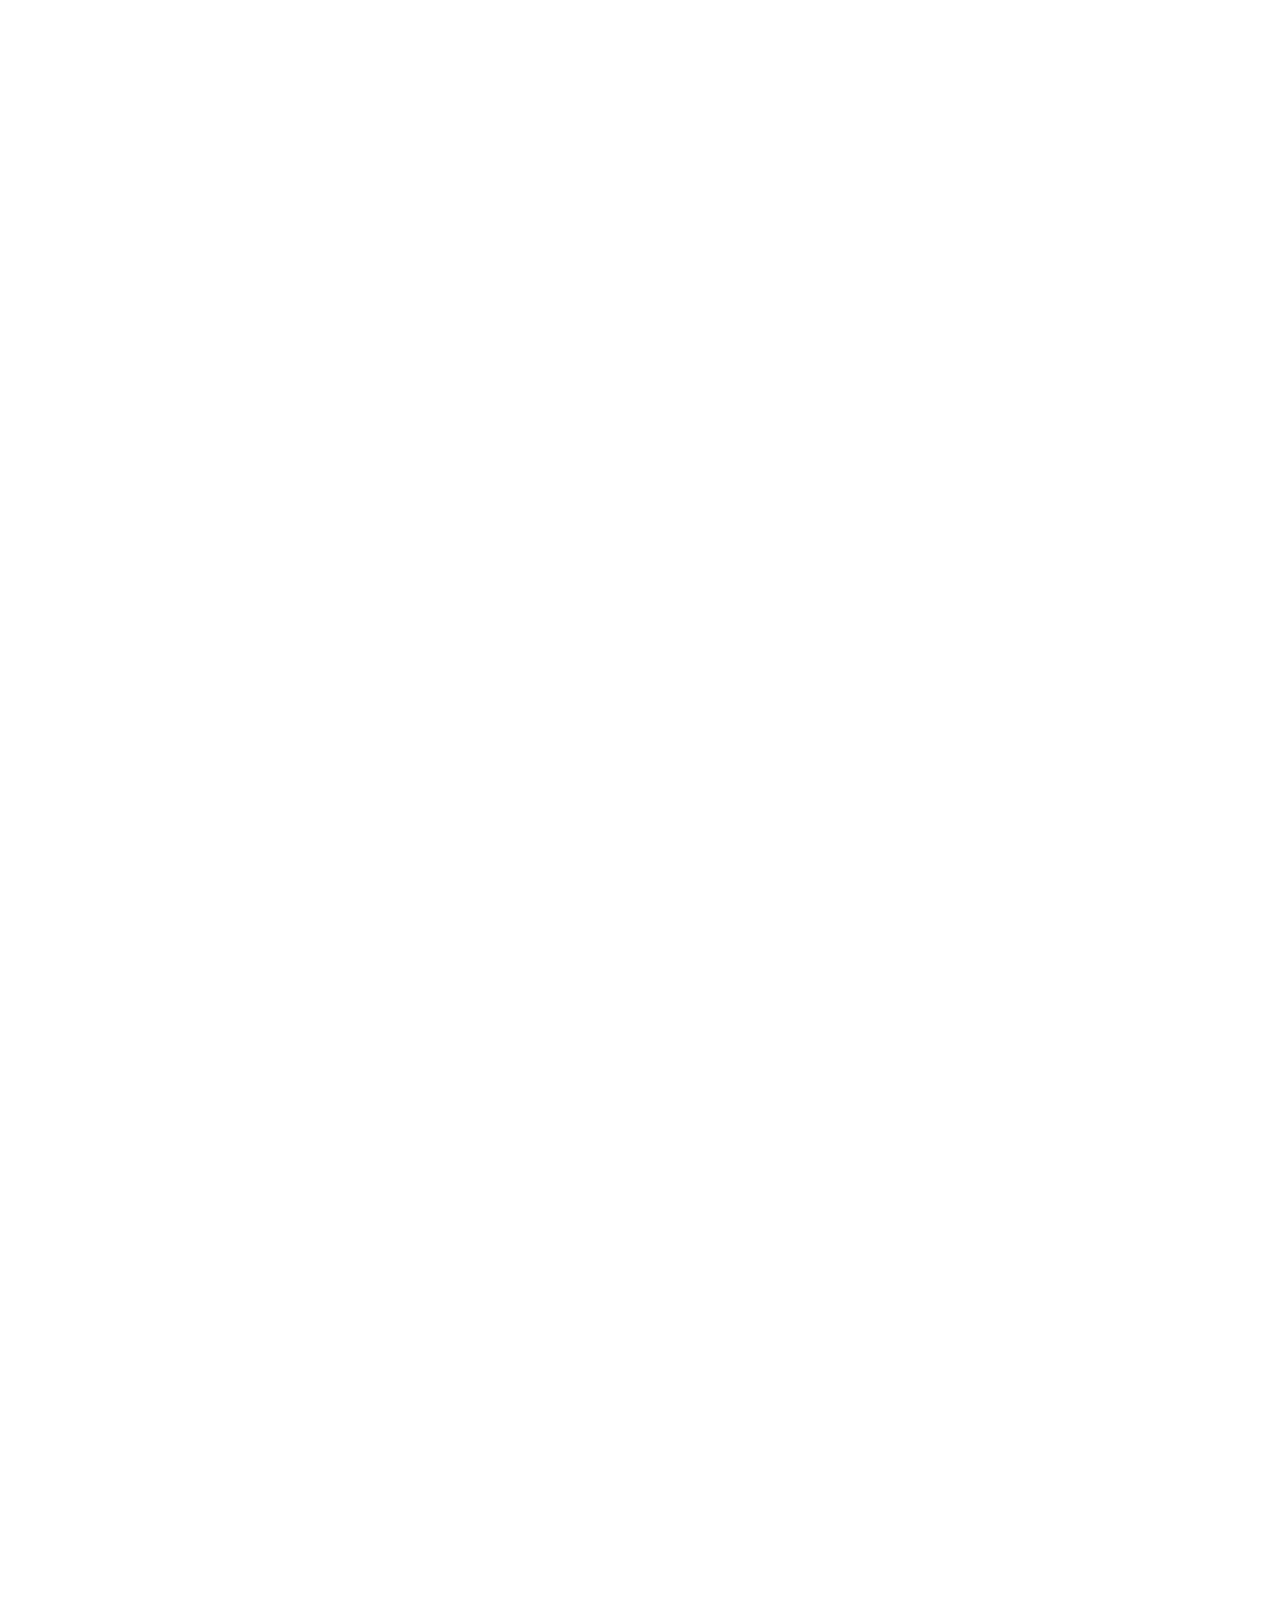
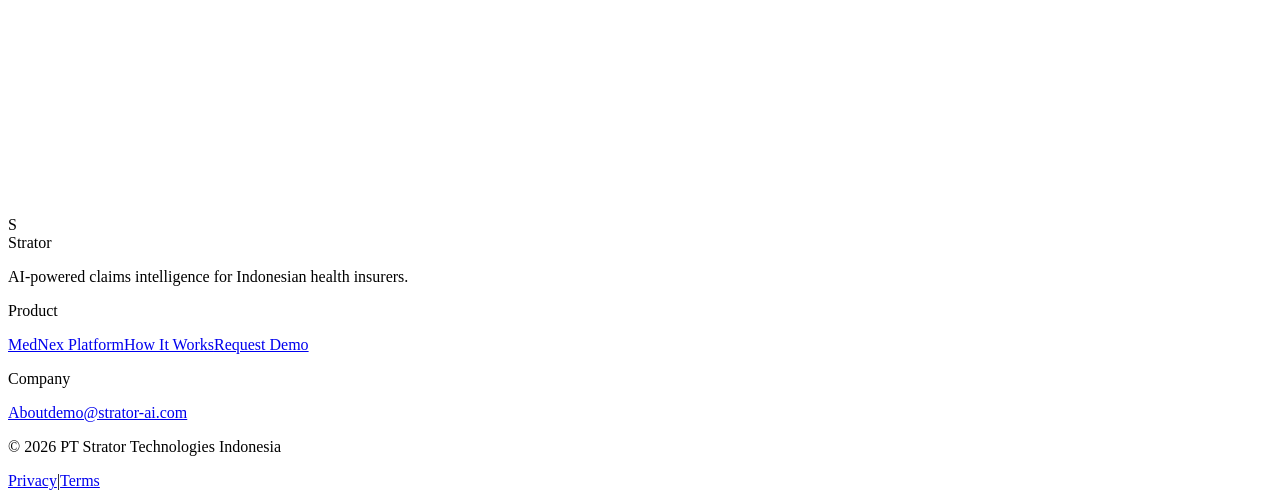
==== commit 02315abb: "Fix founder photo paths for GitHub Pages basePath" ====
--- a/index.html
+++ b/index.html
@@ -1 +1 @@
-<!DOCTYPE html><!--hak_8kR1oEi1al7_qTVeL--><html lang="en"><head><meta charSet="utf-8"/><meta name="viewport" content="width=device-width, initial-scale=1"/><link rel="preload" as="image" href="/kevin.jpg"/><link rel="preload" as="image" href="/jonathan.jpg"/><link rel="preload" as="image" href="/henry.jpg"/><link rel="stylesheet" href="/strator-ai/_next/static/css/d4214aaf9ccb8d26.css" data-precedence="next"/><link rel="preload" as="script" fetchPriority="low" href="/strator-ai/_next/static/chunks/webpack-082f2ef54f804f01.js"/><script src="/strator-ai/_next/static/chunks/8e6518bb-c26e82767f1faf66.js" async=""></script><script src="/strator-ai/_next/static/chunks/743-c5158a5a2bbfaa9e.js" async=""></script><script src="/strator-ai/_next/static/chunks/main-app-574a68cf1ee1a1f5.js" async=""></script><script src="/strator-ai/_next/static/chunks/884-18b79fb59cd1a793.js" async=""></script><script src="/strator-ai/_next/static/chunks/app/page-55647fb3458d2dd8.js" async=""></script><title>Strator — AI-Powered Insurance Claims Intelligence</title><meta name="description" content="Detect fraud, waste, and abuse in health insurance claims. Strator MedNex analyzes every claim automatically — no more random checks."/><meta property="og:title" content="Strator — AI-Powered Insurance Claims Intelligence"/><meta property="og:description" content="Detect fraud, waste, and abuse in health insurance claims with AI that catches what humans miss."/><meta property="og:type" content="website"/><meta name="twitter:card" content="summary"/><meta name="twitter:title" content="Strator — AI-Powered Insurance Claims Intelligence"/><meta name="twitter:description" content="Detect fraud, waste, and abuse in health insurance claims with AI that catches what humans miss."/><script src="/strator-ai/_next/static/chunks/polyfills-42372ed130431b0a.js" noModule=""></script></head><body class="font-sans antialiased"><div hidden=""><!--$--><!--/$--></div><main class="relative"><nav class="fixed top-0 left-0 right-0 z-50 transition-all duration-500 bg-transparent" style="opacity:0;transform:translateY(-20px)"><div class="max-w-6xl mx-auto px-6 py-4 flex items-center justify-between"><a href="#" class="flex items-center gap-2.5 group"><div class="w-8 h-8 rounded-lg bg-coral-500 flex items-center justify-center group-hover:bg-coral-600 transition-colors"><span class="text-white font-display font-bold text-sm">S</span></div><span class="font-display text-xl font-bold tracking-tight text-ink-900">Strator</span></a><div class="hidden md:flex items-center gap-8"><a href="#product" class="text-[13px] font-medium text-ink-500 hover:text-ink-900 transition-colors">Product</a><a href="#how-it-works" class="text-[13px] font-medium text-ink-500 hover:text-ink-900 transition-colors">How It Works</a><a href="#about" class="text-[13px] font-medium text-ink-500 hover:text-ink-900 transition-colors">About</a><a href="#demo" class="inline-flex items-center gap-2 bg-ink-900 hover:bg-ink-800 text-white text-[13px] font-medium px-5 py-2 rounded-full transition-all hover:shadow-lg hover:shadow-ink-900/10">Get a Demo</a></div><button class="md:hidden text-ink-900 p-1"><svg xmlns="http://www.w3.org/2000/svg" width="22" height="22" viewBox="0 0 24 24" fill="none" stroke="currentColor" stroke-width="2" stroke-linecap="round" stroke-linejoin="round" class="lucide lucide-menu"><line x1="4" x2="20" y1="12" y2="12"></line><line x1="4" x2="20" y1="6" y2="6"></line><line x1="4" x2="20" y1="18" y2="18"></line></svg></button></div></nav><section class="relative min-h-screen flex items-center overflow-hidden"><div class="absolute inset-0 bg-grid"></div><div class="absolute inset-0 radial-fade"></div><div class="relative max-w-6xl mx-auto px-6 pt-28 pb-16 w-full"><div class="flex justify-center mb-8" style="opacity:0;transform:translateY(16px)"><div class="inline-flex items-center gap-2 bg-white border border-ink-100 rounded-full px-4 py-1.5 text-xs font-mono text-ink-500 shadow-sm"><span class="w-1.5 h-1.5 bg-emerald-500 rounded-full animate-pulse"></span>Live in pilot with Indonesian insurers</div></div><div class="text-center max-w-4xl mx-auto" style="opacity:0;transform:translateY(24px)"><h1 class="font-display text-5xl md:text-7xl lg:text-[5.25rem] font-bold tracking-tight leading-[1.05] text-balance text-ink-900">Stop reviewing<!-- --> <span class="relative inline-block"><span class="relative z-10 text-coral-500">2%</span><svg class="absolute -bottom-1 left-0 w-full" viewBox="0 0 100 8" preserveAspectRatio="none"><path d="M0 7 Q25 0 50 4 T100 2" fill="none" stroke="rgba(255,107,74,0.3)" stroke-width="3" stroke-linecap="round"></path></svg></span> <!-- -->of claims.<br/><span class="text-ink-300">Start reviewing all of them.</span></h1><p class="mt-6 text-lg md:text-xl text-ink-500 max-w-2xl mx-auto leading-relaxed" style="opacity:0;transform:translateY(16px)">Strator MedNex analyzes every health insurance claim for fraud, waste, and abuse — automatically, in seconds, with full reasoning.</p><div class="mt-8 flex flex-col sm:flex-row gap-3 justify-center" style="opacity:0;transform:translateY(16px)"><a href="#demo" class="inline-flex items-center justify-center gap-2 bg-coral-500 hover:bg-coral-600 text-white font-display font-semibold px-7 py-3.5 rounded-full transition-all hover:shadow-xl hover:shadow-coral-500/20 text-base">Request a Demo<svg xmlns="http://www.w3.org/2000/svg" width="18" height="18" viewBox="0 0 24 24" fill="none" stroke="currentColor" stroke-width="2" stroke-linecap="round" stroke-linejoin="round" class="lucide lucide-arrow-right"><path d="M5 12h14"></path><path d="m12 5 7 7-7 7"></path></svg></a><a href="#how-it-works" class="inline-flex items-center justify-center gap-2 bg-white hover:bg-warm-50 border border-ink-200 text-ink-700 font-display font-medium px-7 py-3.5 rounded-full transition-all shadow-sm">See How It Works</a></div></div><div class="mt-16 max-w-3xl mx-auto" style="opacity:0;transform:translateY(40px)"><div class="card-elevated p-5 md:p-6"><div class="flex items-center justify-between mb-4"><div class="flex items-center gap-2"><div class="w-2.5 h-2.5 rounded-full bg-coral-500 animate-pulse"></div><span class="text-sm font-display font-medium text-ink-700">Live Claim Analysis</span></div><div class="flex items-center gap-2"><span class="text-[11px] font-mono bg-emerald-50 text-emerald-600 border border-emerald-200 px-2 py-0.5 rounded-full">Processing</span></div></div><div class="space-y-2"><div class="flex items-center gap-3 bg-warm-50 rounded-xl px-3.5 py-2.5 group hover:bg-warm-200/40 transition-colors" style="opacity:0;transform:translateX(12px)"><div class="flex-1 min-w-0"><p class="text-sm font-medium text-ink-800 truncate">RS Ananda Bekasi</p><p class="text-[11px] font-mono text-ink-400">29 Aug</p></div><div class="flex-1 min-w-0 text-center hidden md:block"><p class="text-[11px] font-mono text-ink-400 truncate">R11 — Nausea &amp; Vomiting</p></div><div class="text-right hidden sm:block"><p class="text-xs font-mono font-medium text-ink-700">Rp 4.2M</p></div><span class="text-[10px] font-mono font-medium px-2 py-0.5 rounded-full border bg-red-50 text-red-600 border-red-200">FWA</span></div><div class="flex items-center gap-3 bg-warm-50 rounded-xl px-3.5 py-2.5 group hover:bg-warm-200/40 transition-colors" style="opacity:0;transform:translateX(12px)"><div class="flex-1 min-w-0"><p class="text-sm font-medium text-ink-800 truncate">RS Limih Medika Jakarta</p><p class="text-[11px] font-mono text-ink-400">31 Jul</p></div><div class="flex-1 min-w-0 text-center hidden md:block"><p class="text-[11px] font-mono text-ink-400 truncate">I20.0 — Unstable angina</p></div><div class="text-right hidden sm:block"><p class="text-xs font-mono font-medium text-ink-700">Rp 18.7M</p></div><span class="text-[10px] font-mono font-medium px-2 py-0.5 rounded-full border bg-emerald-50 text-emerald-600 border-emerald-200">Clean</span></div><div class="flex items-center gap-3 bg-warm-50 rounded-xl px-3.5 py-2.5 group hover:bg-warm-200/40 transition-colors" style="opacity:0;transform:translateX(12px)"><div class="flex-1 min-w-0"><p class="text-sm font-medium text-ink-800 truncate">RS Sudarto Subur</p><p class="text-[11px] font-mono text-ink-400">15 Sep</p></div><div class="flex-1 min-w-0 text-center hidden md:block"><p class="text-[11px] font-mono text-ink-400 truncate">E11.9 — Type 2 diabetes</p></div><div class="text-right hidden sm:block"><p class="text-xs font-mono font-medium text-ink-700">Rp 7.3M</p></div><span class="text-[10px] font-mono font-medium px-2 py-0.5 rounded-full border bg-red-50 text-red-600 border-red-200">FWA</span></div><div class="flex items-center gap-3 bg-warm-50 rounded-xl px-3.5 py-2.5 group hover:bg-warm-200/40 transition-colors" style="opacity:0;transform:translateX(12px)"><div class="flex-1 min-w-0"><p class="text-sm font-medium text-ink-800 truncate">RS Medika Prima</p><p class="text-[11px] font-mono text-ink-400">02 Oct</p></div><div class="flex-1 min-w-0 text-center hidden md:block"><p class="text-[11px] font-mono text-ink-400 truncate">J06.9 — Upper respiratory</p></div><div class="text-right hidden sm:block"><p class="text-xs font-mono font-medium text-ink-700">Rp 2.1M</p></div><span class="text-[10px] font-mono font-medium px-2 py-0.5 rounded-full border bg-emerald-50 text-emerald-600 border-emerald-200">Clean</span></div><div class="flex items-center gap-3 bg-warm-50 rounded-xl px-3.5 py-2.5 group hover:bg-warm-200/40 transition-colors" style="opacity:0;transform:translateX(12px)"><div class="flex-1 min-w-0"><p class="text-sm font-medium text-ink-800 truncate">RS Harapan Kita</p><p class="text-[11px] font-mono text-ink-400">18 Oct</p></div><div class="flex-1 min-w-0 text-center hidden md:block"><p class="text-[11px] font-mono text-ink-400 truncate">K21.0 — GERD</p></div><div class="text-right hidden sm:block"><p class="text-xs font-mono font-medium text-ink-700">Rp 5.8M</p></div><span class="text-[10px] font-mono font-medium px-2 py-0.5 rounded-full border bg-amber-50 text-amber-600 border-amber-200">Review</span></div></div><div class="mt-5 pt-4 border-t border-ink-100 grid grid-cols-3 gap-4"><div class="text-center"><div class="flex items-center justify-center gap-1 text-ink-400 mb-1"><svg xmlns="http://www.w3.org/2000/svg" width="13" height="13" viewBox="0 0 24 24" fill="none" stroke="currentColor" stroke-width="2" stroke-linecap="round" stroke-linejoin="round" class="lucide lucide-eye"><path d="M2.062 12.348a1 1 0 0 1 0-.696 10.75 10.75 0 0 1 19.876 0 1 1 0 0 1 0 .696 10.75 10.75 0 0 1-19.876 0"></path><circle cx="12" cy="12" r="3"></circle></svg><span class="text-[11px] font-mono">Analyzed</span></div><p class="text-lg font-display font-bold text-ink-900">2,847</p></div><div class="text-center"><div class="flex items-center justify-center gap-1 text-ink-400 mb-1"><svg xmlns="http://www.w3.org/2000/svg" width="13" height="13" viewBox="0 0 24 24" fill="none" stroke="currentColor" stroke-width="2" stroke-linecap="round" stroke-linejoin="round" class="lucide lucide-shield"><path d="M20 13c0 5-3.5 7.5-7.66 8.95a1 1 0 0 1-.67-.01C7.5 20.5 4 18 4 13V6a1 1 0 0 1 1-1c2 0 4.5-1.2 6.24-2.72a1.17 1.17 0 0 1 1.52 0C14.51 3.81 17 5 19 5a1 1 0 0 1 1 1z"></path></svg><span class="text-[11px] font-mono">Flagged</span></div><p class="text-lg font-display font-bold text-coral-500">127</p></div><div class="text-center"><div class="flex items-center justify-center gap-1 text-ink-400 mb-1"><svg xmlns="http://www.w3.org/2000/svg" width="13" height="13" viewBox="0 0 24 24" fill="none" stroke="currentColor" stroke-width="2" stroke-linecap="round" stroke-linejoin="round" class="lucide lucide-zap"><path d="M4 14a1 1 0 0 1-.78-1.63l9.9-10.2a.5.5 0 0 1 .86.46l-1.92 6.02A1 1 0 0 0 13 10h7a1 1 0 0 1 .78 1.63l-9.9 10.2a.5.5 0 0 1-.86-.46l1.92-6.02A1 1 0 0 0 11 14z"></path></svg><span class="text-[11px] font-mono">Avg Time</span></div><p class="text-lg font-display font-bold text-ink-900">0.3s</p></div></div></div></div></div></section><div class="max-w-6xl mx-auto px-6"><div class="h-px bg-gradient-to-r from-transparent via-ink-100 to-transparent"></div></div><section class="relative py-16 md:py-20 overflow-hidden"><div class="relative max-w-6xl mx-auto px-6"><div class="mb-14" style="opacity:0;transform:translateY(24px)"><p class="section-label">The Problem</p><h2 class="mt-3 font-display text-3xl md:text-5xl font-bold text-ink-900 max-w-xl leading-tight">Random checks miss billions in leakage</h2></div><div class="grid md:grid-cols-3 gap-0 md:divide-x divide-ink-100"><div class="py-8 md:py-0 md:px-8 first:md:pl-0 last:md:pr-0 border-b md:border-b-0 border-ink-100 last:border-b-0" style="opacity:0;transform:translateY(24px)"><p class="font-display text-4xl md:text-5xl font-bold text-coral-500 mb-2">Rp 15T+</p><p class="text-ink-600 leading-relaxed text-[15px]">Lost annually to claims leakage in Indonesia</p><p class="mt-2 text-[11px] font-mono text-ink-400 uppercase tracking-wider">health insurance</p></div><div class="py-8 md:py-0 md:px-8 first:md:pl-0 last:md:pr-0 border-b md:border-b-0 border-ink-100 last:border-b-0" style="opacity:0;transform:translateY(24px)"><p class="font-display text-4xl md:text-5xl font-bold text-coral-500 mb-2">5–10%</p><p class="text-ink-600 leading-relaxed text-[15px]">Of all claims contain fraud, waste, or abuse</p><p class="mt-2 text-[11px] font-mono text-ink-400 uppercase tracking-wider">industry average</p></div><div class="py-8 md:py-0 md:px-8 first:md:pl-0 last:md:pr-0 border-b md:border-b-0 border-ink-100 last:border-b-0" style="opacity:0;transform:translateY(24px)"><p class="font-display text-4xl md:text-5xl font-bold text-coral-500 mb-2">&lt;2%</p><p class="text-ink-600 leading-relaxed text-[15px]">Of claims are manually reviewed by most insurers</p><p class="mt-2 text-[11px] font-mono text-ink-400 uppercase tracking-wider">current coverage</p></div></div></div></section><div class="max-w-6xl mx-auto px-6"><div class="h-px bg-gradient-to-r from-transparent via-ink-100 to-transparent"></div></div><section id="product" class="relative py-16 md:py-20"><div class="relative max-w-6xl mx-auto px-6"><div class="mb-14" style="opacity:0;transform:translateY(24px)"><p class="section-label">Platform</p><h2 class="mt-3 font-display text-3xl md:text-5xl font-bold text-ink-900 max-w-lg leading-tight">Built for insurance.<!-- --> <span class="text-ink-300">Powered by AI.</span></h2></div><div class="grid grid-cols-1 md:grid-cols-6 gap-4"><div class="md:col-span-4 card-elevated p-8 group hover:shadow-lg transition-all relative overflow-hidden" style="opacity:0;transform:translateY(24px)"><div class="relative"><div class="inline-flex items-center justify-center w-12 h-12 rounded-xl bg-coral-500 text-white mb-5"><svg xmlns="http://www.w3.org/2000/svg" width="24" height="24" viewBox="0 0 24 24" fill="none" stroke="currentColor" stroke-width="2" stroke-linecap="round" stroke-linejoin="round" class="lucide lucide-shield-check"><path d="M20 13c0 5-3.5 7.5-7.66 8.95a1 1 0 0 1-.67-.01C7.5 20.5 4 18 4 13V6a1 1 0 0 1 1-1c2 0 4.5-1.2 6.24-2.72a1.17 1.17 0 0 1 1.52 0C14.51 3.81 17 5 19 5a1 1 0 0 1 1 1z"></path><path d="m9 12 2 2 4-4"></path></svg></div><h3 class="font-display text-xl font-semibold text-ink-900 mb-2">FWA Detection Engine</h3><p class="text-ink-500 leading-relaxed max-w-md">Pattern-matching AI trained on Indonesian health insurance claims. Identifies fraud, waste, and abuse indicators across every claim automatically.</p><div class="mt-6 flex flex-wrap gap-2"><span class="text-[11px] font-mono text-ink-400 bg-warm-50 border border-ink-100 rounded-full px-2.5 py-1">Upcoding</span><span class="text-[11px] font-mono text-ink-400 bg-warm-50 border border-ink-100 rounded-full px-2.5 py-1">Unbundling</span><span class="text-[11px] font-mono text-ink-400 bg-warm-50 border border-ink-100 rounded-full px-2.5 py-1">Phantom billing</span><span class="text-[11px] font-mono text-ink-400 bg-warm-50 border border-ink-100 rounded-full px-2.5 py-1">Duplicate claims</span></div></div></div><div class="md:col-span-2 card-elevated p-6 group hover:shadow-lg transition-all" style="opacity:0;transform:translateY(24px)"><div class="inline-flex items-center justify-center w-10 h-10 rounded-xl bg-ink-900 text-white mb-4"><svg xmlns="http://www.w3.org/2000/svg" width="20" height="20" viewBox="0 0 24 24" fill="none" stroke="currentColor" stroke-width="2" stroke-linecap="round" stroke-linejoin="round" class="lucide lucide-file-search"><path d="M14 2v4a2 2 0 0 0 2 2h4"></path><path d="M4.268 21a2 2 0 0 0 1.727 1H18a2 2 0 0 0 2-2V7l-5-5H6a2 2 0 0 0-2 2v3"></path><path d="m9 18-1.5-1.5"></path><circle cx="5" cy="14" r="3"></circle></svg></div><h3 class="font-display text-base font-semibold text-ink-900 mb-1.5">Document Intelligence</h3><p class="text-sm text-ink-500 leading-relaxed">Extracts and cross-references invoices, medical records, and receipts — any format, any quality.</p></div><div class="md:col-span-2 card-elevated p-6 group hover:shadow-lg transition-all" style="opacity:0;transform:translateY(24px)"><div class="inline-flex items-center justify-center w-10 h-10 rounded-xl bg-ink-900 text-white mb-4"><svg xmlns="http://www.w3.org/2000/svg" width="20" height="20" viewBox="0 0 24 24" fill="none" stroke="currentColor" stroke-width="2" stroke-linecap="round" stroke-linejoin="round" class="lucide lucide-cpu"><rect width="16" height="16" x="4" y="4" rx="2"></rect><rect width="6" height="6" x="9" y="9" rx="1"></rect><path d="M15 2v2"></path><path d="M15 20v2"></path><path d="M2 15h2"></path><path d="M2 9h2"></path><path d="M20 15h2"></path><path d="M20 9h2"></path><path d="M9 2v2"></path><path d="M9 20v2"></path></svg></div><h3 class="font-display text-base font-semibold text-ink-900 mb-1.5">Real-Time Processing</h3><p class="text-sm text-ink-500 leading-relaxed">Sub-second analysis. Thousands of claims processed simultaneously.</p></div><div class="md:col-span-2 card-elevated p-6 group hover:shadow-lg transition-all" style="opacity:0;transform:translateY(24px)"><div class="inline-flex items-center justify-center w-10 h-10 rounded-xl bg-ink-900 text-white mb-4"><svg xmlns="http://www.w3.org/2000/svg" width="20" height="20" viewBox="0 0 24 24" fill="none" stroke="currentColor" stroke-width="2" stroke-linecap="round" stroke-linejoin="round" class="lucide lucide-chart-column"><path d="M3 3v16a2 2 0 0 0 2 2h16"></path><path d="M18 17V9"></path><path d="M13 17V5"></path><path d="M8 17v-3"></path></svg></div><h3 class="font-display text-base font-semibold text-ink-900 mb-1.5">Portfolio Analytics</h3><p class="text-sm text-ink-500 leading-relaxed">Spot systemic issues, outlier providers, and emerging fraud rings across your portfolio.</p></div><div class="md:col-span-2 card-elevated p-6 group hover:shadow-lg transition-all" style="opacity:0;transform:translateY(24px)"><div class="inline-flex items-center justify-center w-10 h-10 rounded-xl bg-ink-900 text-white mb-4"><svg xmlns="http://www.w3.org/2000/svg" width="20" height="20" viewBox="0 0 24 24" fill="none" stroke="currentColor" stroke-width="2" stroke-linecap="round" stroke-linejoin="round" class="lucide lucide-layers"><path d="M12.83 2.18a2 2 0 0 0-1.66 0L2.6 6.08a1 1 0 0 0 0 1.83l8.58 3.91a2 2 0 0 0 1.66 0l8.58-3.9a1 1 0 0 0 0-1.83z"></path><path d="M2 12a1 1 0 0 0 .58.91l8.6 3.91a2 2 0 0 0 1.65 0l8.58-3.9A1 1 0 0 0 22 12"></path><path d="M2 17a1 1 0 0 0 .58.91l8.6 3.91a2 2 0 0 0 1.65 0l8.58-3.9A1 1 0 0 0 22 17"></path></svg></div><h3 class="font-display text-base font-semibold text-ink-900 mb-1.5">TPA Adjudication Review</h3><p class="text-sm text-ink-500 leading-relaxed">Re-verify TPA decisions with AI. Catch errors before they cost you.</p></div><div class="md:col-span-4 card-warm p-8 group hover:shadow-md transition-all" style="opacity:0;transform:translateY(24px)"><div class="inline-flex items-center justify-center w-10 h-10 rounded-xl bg-coral-500 text-white mb-4"><svg xmlns="http://www.w3.org/2000/svg" width="20" height="20" viewBox="0 0 24 24" fill="none" stroke="currentColor" stroke-width="2" stroke-linecap="round" stroke-linejoin="round" class="lucide lucide-users"><path d="M16 21v-2a4 4 0 0 0-4-4H6a4 4 0 0 0-4 4v2"></path><circle cx="9" cy="7" r="4"></circle><path d="M22 21v-2a4 4 0 0 0-3-3.87"></path><path d="M16 3.13a4 4 0 0 1 0 7.75"></path></svg></div><h3 class="font-display text-base font-semibold text-ink-900 mb-1.5">Analyst Workbench</h3><p class="text-ink-500 leading-relaxed max-w-md">Review flagged claims with full context, supporting documents, and AI explanations — all in one place.</p></div></div></div></section><div class="max-w-6xl mx-auto px-6"><div class="h-px bg-gradient-to-r from-transparent via-ink-100 to-transparent"></div></div><section id="how-it-works" class="relative py-16 md:py-20"><div class="max-w-7xl mx-auto px-6"><div class="text-center mb-16" style="opacity:0;transform:translateY(24px)"><p class="section-label">How It Works</p><h2 class="mt-3 font-display text-3xl md:text-5xl font-bold text-ink-900 leading-tight">From submission to insight.<!-- --> <span class="text-ink-300">Automatically.</span></h2><p class="mt-4 text-lg text-ink-500 max-w-2xl mx-auto">Watch every claim flow through six stages of AI-powered analysis — no manual review needed.</p></div><div class="grid lg:grid-cols-[320px_1fr] gap-8 items-start"><div class="space-y-1.5 lg:sticky lg:top-28" style="opacity:0;transform:translateX(-24px)"><button class="w-full text-left px-4 py-3.5 rounded-xl transition-all group bg-white shadow-[0_1px_3px_rgba(0,0,0,0.04),0_8px_24px_rgba(0,0,0,0.04)] border border-ink-100" style="opacity:0;transform:translateX(-16px)"><div class="flex items-start gap-3"><div class="flex-shrink-0 w-8 h-8 rounded-lg flex items-center justify-center transition-colors bg-coral-500 text-white"><svg xmlns="http://www.w3.org/2000/svg" width="18" height="18" viewBox="0 0 24 24" fill="none" stroke="currentColor" stroke-width="2" stroke-linecap="round" stroke-linejoin="round" class="lucide lucide-upload"><path d="M21 15v4a2 2 0 0 1-2 2H5a2 2 0 0 1-2-2v-4"></path><polyline points="17 8 12 3 7 8"></polyline><line x1="12" x2="12" y1="3" y2="15"></line></svg></div><div class="min-w-0"><div class="flex items-center gap-2"><span class="text-[10px] font-mono text-ink-400">01</span><p class="text-sm font-display font-semibold truncate text-ink-900">Secure Intake</p></div><p class="text-[11px] text-ink-400 mt-0.5 truncate">Claims arrive via encrypted SFTP</p></div></div></button><button class="w-full text-left px-4 py-3.5 rounded-xl transition-all group hover:bg-warm-50 border border-transparent" style="opacity:0;transform:translateX(-16px)"><div class="flex items-start gap-3"><div class="flex-shrink-0 w-8 h-8 rounded-lg flex items-center justify-center transition-colors bg-ink-100 text-ink-500 group-hover:bg-ink-200"><svg xmlns="http://www.w3.org/2000/svg" width="18" height="18" viewBox="0 0 24 24" fill="none" stroke="currentColor" stroke-width="2" stroke-linecap="round" stroke-linejoin="round" class="lucide lucide-file-search"><path d="M14 2v4a2 2 0 0 0 2 2h4"></path><path d="M4.268 21a2 2 0 0 0 1.727 1H18a2 2 0 0 0 2-2V7l-5-5H6a2 2 0 0 0-2 2v3"></path><path d="m9 18-1.5-1.5"></path><circle cx="5" cy="14" r="3"></circle></svg></div><div class="min-w-0"><div class="flex items-center gap-2"><span class="text-[10px] font-mono text-ink-400">02</span><p class="text-sm font-display font-semibold truncate text-ink-700">AI Extraction</p></div><p class="text-[11px] text-ink-400 mt-0.5 truncate">Documents parsed in seconds</p></div></div></button><button class="w-full text-left px-4 py-3.5 rounded-xl transition-all group hover:bg-warm-50 border border-transparent" style="opacity:0;transform:translateX(-16px)"><div class="flex items-start gap-3"><div class="flex-shrink-0 w-8 h-8 rounded-lg flex items-center justify-center transition-colors bg-ink-100 text-ink-500 group-hover:bg-ink-200"><svg xmlns="http://www.w3.org/2000/svg" width="18" height="18" viewBox="0 0 24 24" fill="none" stroke="currentColor" stroke-width="2" stroke-linecap="round" stroke-linejoin="round" class="lucide lucide-triangle-alert"><path d="m21.73 18-8-14a2 2 0 0 0-3.48 0l-8 14A2 2 0 0 0 4 21h16a2 2 0 0 0 1.73-3"></path><path d="M12 9v4"></path><path d="M12 17h.01"></path></svg></div><div class="min-w-0"><div class="flex items-center gap-2"><span class="text-[10px] font-mono text-ink-400">03</span><p class="text-sm font-display font-semibold truncate text-ink-700">Issue Detection</p></div><p class="text-[11px] text-ink-400 mt-0.5 truncate">Fraud patterns surface automatically</p></div></div></button><button class="w-full text-left px-4 py-3.5 rounded-xl transition-all group hover:bg-warm-50 border border-transparent" style="opacity:0;transform:translateX(-16px)"><div class="flex items-start gap-3"><div class="flex-shrink-0 w-8 h-8 rounded-lg flex items-center justify-center transition-colors bg-ink-100 text-ink-500 group-hover:bg-ink-200"><svg xmlns="http://www.w3.org/2000/svg" width="18" height="18" viewBox="0 0 24 24" fill="none" stroke="currentColor" stroke-width="2" stroke-linecap="round" stroke-linejoin="round" class="lucide lucide-brain"><path d="M12 5a3 3 0 1 0-5.997.125 4 4 0 0 0-2.526 5.77 4 4 0 0 0 .556 6.588A4 4 0 1 0 12 18Z"></path><path d="M12 5a3 3 0 1 1 5.997.125 4 4 0 0 1 2.526 5.77 4 4 0 0 1-.556 6.588A4 4 0 1 1 12 18Z"></path><path d="M15 13a4.5 4.5 0 0 1-3-4 4.5 4.5 0 0 1-3 4"></path><path d="M17.599 6.5a3 3 0 0 0 .399-1.375"></path><path d="M6.003 5.125A3 3 0 0 0 6.401 6.5"></path><path d="M3.477 10.896a4 4 0 0 1 .585-.396"></path><path d="M19.938 10.5a4 4 0 0 1 .585.396"></path><path d="M6 18a4 4 0 0 1-1.967-.516"></path><path d="M19.967 17.484A4 4 0 0 1 18 18"></path></svg></div><div class="min-w-0"><div class="flex items-center gap-2"><span class="text-[10px] font-mono text-ink-400">04</span><p class="text-sm font-display font-semibold truncate text-ink-700">AI Recommendation</p></div><p class="text-[11px] text-ink-400 mt-0.5 truncate">Approve, reject, or review</p></div></div></button><button class="w-full text-left px-4 py-3.5 rounded-xl transition-all group hover:bg-warm-50 border border-transparent" style="opacity:0;transform:translateX(-16px)"><div class="flex items-start gap-3"><div class="flex-shrink-0 w-8 h-8 rounded-lg flex items-center justify-center transition-colors bg-ink-100 text-ink-500 group-hover:bg-ink-200"><svg xmlns="http://www.w3.org/2000/svg" width="18" height="18" viewBox="0 0 24 24" fill="none" stroke="currentColor" stroke-width="2" stroke-linecap="round" stroke-linejoin="round" class="lucide lucide-clipboard-check"><rect width="8" height="4" x="8" y="2" rx="1" ry="1"></rect><path d="M16 4h2a2 2 0 0 1 2 2v14a2 2 0 0 1-2 2H6a2 2 0 0 1-2-2V6a2 2 0 0 1 2-2h2"></path><path d="m9 14 2 2 4-4"></path></svg></div><div class="min-w-0"><div class="flex items-center gap-2"><span class="text-[10px] font-mono text-ink-400">05</span><p class="text-sm font-display font-semibold truncate text-ink-700">Analyst Workbench</p></div><p class="text-[11px] text-ink-400 mt-0.5 truncate">Full context, one screen</p></div></div></button><button class="w-full text-left px-4 py-3.5 rounded-xl transition-all group hover:bg-warm-50 border border-transparent" style="opacity:0;transform:translateX(-16px)"><div class="flex items-start gap-3"><div class="flex-shrink-0 w-8 h-8 rounded-lg flex items-center justify-center transition-colors bg-ink-100 text-ink-500 group-hover:bg-ink-200"><svg xmlns="http://www.w3.org/2000/svg" width="18" height="18" viewBox="0 0 24 24" fill="none" stroke="currentColor" stroke-width="2" stroke-linecap="round" stroke-linejoin="round" class="lucide lucide-chart-column"><path d="M3 3v16a2 2 0 0 0 2 2h16"></path><path d="M18 17V9"></path><path d="M13 17V5"></path><path d="M8 17v-3"></path></svg></div><div class="min-w-0"><div class="flex items-center gap-2"><span class="text-[10px] font-mono text-ink-400">06</span><p class="text-sm font-display font-semibold truncate text-ink-700">Portfolio Insights</p></div><p class="text-[11px] text-ink-400 mt-0.5 truncate">Spot systemic patterns</p></div></div></button></div><div style="opacity:0;transform:translateY(24px)"><div class="mb-6" style="opacity:0;transform:translateY(8px)"><p class="text-ink-500 leading-relaxed text-sm max-w-xl">Batch claim documents — invoices, receipts, medical records — arrive automatically via secure transfer. Every format supported.</p></div><div class="card-elevated p-4 md:p-6 overflow-hidden"><div style="opacity:0;transform:scale(0.98)"><div class="card-elevated rounded-2xl p-5 md:p-6 w-full max-w-md" style="opacity:0;transform:translateY(24px)"><div class="flex items-center gap-2 mb-5"><div class="w-1.5 h-1.5 rounded-full bg-emerald-500 animate-pulse"></div><span class="text-[11px] font-mono font-medium tracking-wider uppercase text-ink-500">Incoming Transfer</span></div><div class="space-y-2.5"><div class="flex items-center gap-3 rounded-xl bg-warm-50 px-3.5 py-3" style="opacity:0;transform:translateX(-12px)"><div class="flex-shrink-0 w-9 h-9 rounded-lg bg-coral-50 border border-coral-100 flex items-center justify-center"><svg xmlns="http://www.w3.org/2000/svg" width="16" height="16" viewBox="0 0 24 24" fill="none" stroke="currentColor" stroke-width="2" stroke-linecap="round" stroke-linejoin="round" class="lucide lucide-file-text text-coral-500"><path d="M15 2H6a2 2 0 0 0-2 2v16a2 2 0 0 0 2 2h12a2 2 0 0 0 2-2V7Z"></path><path d="M14 2v4a2 2 0 0 0 2 2h4"></path><path d="M10 9H8"></path><path d="M16 13H8"></path><path d="M16 17H8"></path></svg></div><div class="flex-1 min-w-0"><p class="text-sm font-medium text-ink-800 truncate">klaim_jul_2024.pdf</p><p class="text-[11px] font-mono text-ink-400">842 KB</p></div><div class="flex-shrink-0 w-6 h-6 rounded-full bg-emerald-50 border border-emerald-200 flex items-center justify-center"><svg xmlns="http://www.w3.org/2000/svg" width="13" height="13" viewBox="0 0 24 24" fill="none" stroke="currentColor" stroke-width="2.5" stroke-linecap="round" stroke-linejoin="round" class="lucide lucide-check text-emerald-500"><path d="M20 6 9 17l-5-5"></path></svg></div></div><div class="flex items-center gap-3 rounded-xl bg-warm-50 px-3.5 py-3" style="opacity:0;transform:translateX(-12px)"><div class="flex-shrink-0 w-9 h-9 rounded-lg bg-coral-50 border border-coral-100 flex items-center justify-center"><svg xmlns="http://www.w3.org/2000/svg" width="16" height="16" viewBox="0 0 24 24" fill="none" stroke="currentColor" stroke-width="2" stroke-linecap="round" stroke-linejoin="round" class="lucide lucide-file-text text-coral-500"><path d="M15 2H6a2 2 0 0 0-2 2v16a2 2 0 0 0 2 2h12a2 2 0 0 0 2-2V7Z"></path><path d="M14 2v4a2 2 0 0 0 2 2h4"></path><path d="M10 9H8"></path><path d="M16 13H8"></path><path d="M16 17H8"></path></svg></div><div class="flex-1 min-w-0"><p class="text-sm font-medium text-ink-800 truncate">klaim_agt_2024.pdf</p><p class="text-[11px] font-mono text-ink-400">1.2 MB</p></div><div class="flex-shrink-0 w-6 h-6 rounded-full bg-emerald-50 border border-emerald-200 flex items-center justify-center"><svg xmlns="http://www.w3.org/2000/svg" width="13" height="13" viewBox="0 0 24 24" fill="none" stroke="currentColor" stroke-width="2.5" stroke-linecap="round" stroke-linejoin="round" class="lucide lucide-check text-emerald-500"><path d="M20 6 9 17l-5-5"></path></svg></div></div><div class="flex items-center gap-3 rounded-xl bg-warm-50 px-3.5 py-3" style="opacity:0;transform:translateX(-12px)"><div class="flex-shrink-0 w-9 h-9 rounded-lg bg-coral-50 border border-coral-100 flex items-center justify-center"><svg xmlns="http://www.w3.org/2000/svg" width="16" height="16" viewBox="0 0 24 24" fill="none" stroke="currentColor" stroke-width="2" stroke-linecap="round" stroke-linejoin="round" class="lucide lucide-file-text text-coral-500"><path d="M15 2H6a2 2 0 0 0-2 2v16a2 2 0 0 0 2 2h12a2 2 0 0 0 2-2V7Z"></path><path d="M14 2v4a2 2 0 0 0 2 2h4"></path><path d="M10 9H8"></path><path d="M16 13H8"></path><path d="M16 17H8"></path></svg></div><div class="flex-1 min-w-0"><p class="text-sm font-medium text-ink-800 truncate">klaim_sep_2024.pdf</p><p class="text-[11px] font-mono text-ink-400">976 KB</p></div><div class="flex-shrink-0 w-6 h-6 rounded-full bg-amber-50 border border-amber-200 flex items-center justify-center"><svg xmlns="http://www.w3.org/2000/svg" width="13" height="13" viewBox="0 0 24 24" fill="none" stroke="currentColor" stroke-width="2.5" stroke-linecap="round" stroke-linejoin="round" class="lucide lucide-arrow-up-right text-amber-500 animate-pulse"><path d="M7 7h10v10"></path><path d="M7 17 17 7"></path></svg></div></div></div><div class="mt-4 pt-3.5 border-t border-ink-100 flex items-center justify-between"><div class="flex items-center gap-1.5 text-ink-400"><svg xmlns="http://www.w3.org/2000/svg" width="11" height="11" viewBox="0 0 24 24" fill="none" stroke="currentColor" stroke-width="2" stroke-linecap="round" stroke-linejoin="round" class="lucide lucide-lock"><rect width="18" height="11" x="3" y="11" rx="2" ry="2"></rect><path d="M7 11V7a5 5 0 0 1 10 0v4"></path></svg><span class="text-[11px] font-mono">via SFTP · encrypted</span></div><span class="text-[11px] font-mono text-ink-500 font-medium">2 of 3 done</span></div></div></div></div></div></div></div></section><div class="max-w-6xl mx-auto px-6"><div class="h-px bg-gradient-to-r from-transparent via-ink-100 to-transparent"></div></div><section class="relative py-16 md:py-20"><div class="max-w-6xl mx-auto px-6"><div class="noise card-elevated p-8 md:p-10 rounded-2xl" style="opacity:0;transform:translateY(24px)"><div class="grid grid-cols-2 md:grid-cols-4 gap-8 md:gap-0 md:divide-x divide-ink-100"><div class="md:px-8 first:md:pl-0 last:md:pr-0 text-center md:text-left" style="opacity:0;transform:translateY(16px)"><p class="text-4xl md:text-5xl font-bold text-coral-500 font-display">100%</p><p class="mt-2 text-sm text-ink-500">Claims analyzed</p></div><div class="md:px-8 first:md:pl-0 last:md:pr-0 text-center md:text-left" style="opacity:0;transform:translateY(16px)"><p class="text-4xl md:text-5xl font-bold text-coral-500 font-mono">0.3s</p><p class="mt-2 text-sm text-ink-500">Average analysis time</p></div><div class="md:px-8 first:md:pl-0 last:md:pr-0 text-center md:text-left" style="opacity:0;transform:translateY(16px)"><p class="text-4xl md:text-5xl font-bold text-coral-500 font-display">47x</p><p class="mt-2 text-sm text-ink-500">More claims reviewed vs manual</p></div><div class="md:px-8 first:md:pl-0 last:md:pr-0 text-center md:text-left" style="opacity:0;transform:translateY(16px)"><p class="text-4xl md:text-5xl font-bold text-coral-500 font-display">98.5%</p><p class="mt-2 text-sm text-ink-500">Detection accuracy</p></div></div></div></div></section><div class="max-w-6xl mx-auto px-6"><div class="h-px bg-gradient-to-r from-transparent via-ink-100 to-transparent"></div></div><section id="about" class="relative py-16 md:py-20"><div class="max-w-6xl mx-auto px-6"><div class="mb-14" style="opacity:0;transform:translateY(24px)"><p class="section-label">Founders</p><h2 class="mt-3 font-display text-3xl md:text-4xl font-bold leading-tight text-ink-900 max-w-2xl">Insurance insider, AI expert &amp; enterprise technologist<!-- --> <span class="text-ink-300">fixing Indonesia&#x27;s broken health claims system.</span></h2></div><div class="grid md:grid-cols-3 gap-5"><div class="card-elevated p-6" style="opacity:0;transform:translateY(24px)"><div class="flex items-center gap-4 mb-5"><img src="/kevin.jpg" alt="Kevin" class="w-14 h-14 rounded-full object-cover flex-shrink-0 border-2 border-ink-100"/><div><p class="font-display text-lg font-semibold text-ink-900">Kevin</p><p class="text-sm font-display font-medium text-coral-500">CEO</p></div></div><ul class="space-y-2.5"><li class="flex items-start gap-2"><span class="w-1 h-1 rounded-full bg-coral-400 mt-2 flex-shrink-0"></span><span class="text-sm text-ink-600 leading-relaxed">Oversees Rp77B (~US$4M), 25K insured members &amp; 10K claims of FPG&#x27;s group health insurance portfolio</span></li><li class="flex items-start gap-2"><span class="w-1 h-1 rounded-full bg-coral-400 mt-2 flex-shrink-0"></span><span class="text-sm text-ink-600 leading-relaxed">First-hand experience in TPA frustrations and claim bottlenecks</span></li></ul></div><div class="card-elevated p-6" style="opacity:0;transform:translateY(24px)"><div class="flex items-center gap-4 mb-5"><img src="/jonathan.jpg" alt="Jonathan" class="w-14 h-14 rounded-full object-cover flex-shrink-0 border-2 border-ink-100"/><div><p class="font-display text-lg font-semibold text-ink-900">Jonathan</p><p class="text-sm font-display font-medium text-coral-500">CPO</p></div></div><ul class="space-y-2.5"><li class="flex items-start gap-2"><span class="w-1 h-1 rounded-full bg-coral-400 mt-2 flex-shrink-0"></span><span class="text-sm text-ink-600 leading-relaxed">Led AI governance at Prodago (Gartner &quot;Cool Vendor&quot;) with enterprise clients</span></li><li class="flex items-start gap-2"><span class="w-1 h-1 rounded-full bg-coral-400 mt-2 flex-shrink-0"></span><span class="text-sm text-ink-600 leading-relaxed">Led Data &amp; AI at Bukalapak, serving 70M+ users</span></li><li class="flex items-start gap-2"><span class="w-1 h-1 rounded-full bg-coral-400 mt-2 flex-shrink-0"></span><span class="text-sm text-ink-600 leading-relaxed">Entrepreneur in Residence at Build Club Jakarta</span></li></ul></div><div class="card-elevated p-6" style="opacity:0;transform:translateY(24px)"><div class="flex items-center gap-4 mb-5"><img src="/henry.jpg" alt="Henry" class="w-14 h-14 rounded-full object-cover flex-shrink-0 border-2 border-ink-100"/><div><p class="font-display text-lg font-semibold text-ink-900">Henry</p><p class="text-sm font-display font-medium text-coral-500">CTO</p></div></div><ul class="space-y-2.5"><li class="flex items-start gap-2"><span class="w-1 h-1 rounded-full bg-coral-400 mt-2 flex-shrink-0"></span><span class="text-sm text-ink-600 leading-relaxed">10Y+ enterprise automation expert in software engineering, RPA and low-code platforms</span></li><li class="flex items-start gap-2"><span class="w-1 h-1 rounded-full bg-coral-400 mt-2 flex-shrink-0"></span><span class="text-sm text-ink-600 leading-relaxed">Built &amp; sold 6K+ licenses of Insightzilla — generating Rp3B (~US$200K) in revenues</span></li></ul></div></div><div class="mt-8 flex justify-center" style="opacity:0;transform:translateY(16px)"><div class="inline-flex items-center gap-2.5 bg-white border border-ink-100 rounded-full px-4 py-2 text-sm shadow-sm"><span class="w-2 h-2 bg-emerald-500 rounded-full animate-pulse-slow"></span><span class="font-mono text-xs text-ink-500">Pilot slots open for 2026</span></div></div></div></section><div class="max-w-6xl mx-auto px-6"><div class="h-px bg-gradient-to-r from-transparent via-ink-100 to-transparent"></div></div><section id="demo" class="relative py-16 md:py-20 overflow-hidden"><div class="relative max-w-6xl mx-auto px-6"><div class="text-center mb-10" style="opacity:0;transform:translateY(24px)"><p class="section-label">Get Started</p><h2 class="mt-3 font-display text-3xl md:text-4xl font-bold text-ink-900 leading-tight">See MedNex in action</h2><p class="mt-3 text-ink-500 max-w-xl mx-auto">Book a 30-minute personalized demo. We&#x27;ll walk through your claims workflow and show exactly where Strator catches what manual review misses.</p></div><div class="noise card-elevated p-5 md:p-8 rounded-2xl relative overflow-hidden" style="opacity:0;transform:translateY(24px)"><div class="relative grid lg:grid-cols-2 gap-6 items-start"><div class="space-y-4"><div class="relative rounded-xl overflow-hidden"><div class="relative aspect-video bg-ink-900"><video src="/strator-ai/strator-demo.mp4" class="w-full h-full object-cover" playsInline="" preload="metadata"></video><button class="absolute inset-0 flex flex-col items-center justify-center bg-ink-900/50 hover:bg-ink-900/40 transition-colors cursor-pointer group"><div class="w-14 h-14 rounded-full bg-coral-500 flex items-center justify-center shadow-lg shadow-coral-500/30 group-hover:scale-110 transition-transform"><svg xmlns="http://www.w3.org/2000/svg" width="24" height="24" viewBox="0 0 24 24" fill="white" stroke="currentColor" stroke-width="2" stroke-linecap="round" stroke-linejoin="round" class="lucide lucide-play text-white ml-0.5"><polygon points="6 3 20 12 6 21 6 3"></polygon></svg></div><p class="mt-2 text-white/80 text-xs font-medium">Watch 30s demo</p></button></div></div><div class="grid grid-cols-3 gap-2"><div class="text-center py-2.5 px-1.5 rounded-lg bg-warm-50 border border-ink-100/50"><div class="flex items-center justify-center gap-1 mb-0.5"><span class="text-coral-500"><svg xmlns="http://www.w3.org/2000/svg" width="14" height="14" viewBox="0 0 24 24" fill="none" stroke="currentColor" stroke-width="2" stroke-linecap="round" stroke-linejoin="round" class="lucide lucide-trending-up"><polyline points="22 7 13.5 15.5 8.5 10.5 2 17"></polyline><polyline points="16 7 22 7 22 13"></polyline></svg></span><span class="font-display text-base font-bold text-ink-900">40%</span></div><span class="text-[10px] text-ink-400 uppercase tracking-wider">leakage reduction</span></div><div class="text-center py-2.5 px-1.5 rounded-lg bg-warm-50 border border-ink-100/50"><div class="flex items-center justify-center gap-1 mb-0.5"><span class="text-coral-500"><svg xmlns="http://www.w3.org/2000/svg" width="14" height="14" viewBox="0 0 24 24" fill="none" stroke="currentColor" stroke-width="2" stroke-linecap="round" stroke-linejoin="round" class="lucide lucide-clock"><circle cx="12" cy="12" r="10"></circle><polyline points="12 6 12 12 16 14"></polyline></svg></span><span class="font-display text-base font-bold text-ink-900">&lt;2min</span></div><span class="text-[10px] text-ink-400 uppercase tracking-wider">per claim review</span></div><div class="text-center py-2.5 px-1.5 rounded-lg bg-warm-50 border border-ink-100/50"><div class="flex items-center justify-center gap-1 mb-0.5"><span class="text-coral-500"><svg xmlns="http://www.w3.org/2000/svg" width="14" height="14" viewBox="0 0 24 24" fill="none" stroke="currentColor" stroke-width="2" stroke-linecap="round" stroke-linejoin="round" class="lucide lucide-shield-check"><path d="M20 13c0 5-3.5 7.5-7.66 8.95a1 1 0 0 1-.67-.01C7.5 20.5 4 18 4 13V6a1 1 0 0 1 1-1c2 0 4.5-1.2 6.24-2.72a1.17 1.17 0 0 1 1.52 0C14.51 3.81 17 5 19 5a1 1 0 0 1 1 1z"></path><path d="m9 12 2 2 4-4"></path></svg></span><span class="font-display text-base font-bold text-ink-900">100%</span></div><span class="text-[10px] text-ink-400 uppercase tracking-wider">claims audited</span></div></div><div class="space-y-2 pt-2"><p class="text-[10px] font-mono text-ink-400 uppercase tracking-wider">In the demo, you&#x27;ll see</p><div class="flex items-start gap-2"><svg xmlns="http://www.w3.org/2000/svg" width="14" height="14" viewBox="0 0 24 24" fill="none" stroke="currentColor" stroke-width="2" stroke-linecap="round" stroke-linejoin="round" class="lucide lucide-circle-check-big text-emerald-500 mt-0.5 flex-shrink-0"><path d="M21.801 10A10 10 0 1 1 17 3.335"></path><path d="m9 11 3 3L22 4"></path></svg><span class="text-xs text-ink-600">Live claim processing with your document types</span></div><div class="flex items-start gap-2"><svg xmlns="http://www.w3.org/2000/svg" width="14" height="14" viewBox="0 0 24 24" fill="none" stroke="currentColor" stroke-width="2" stroke-linecap="round" stroke-linejoin="round" class="lucide lucide-circle-check-big text-emerald-500 mt-0.5 flex-shrink-0"><path d="M21.801 10A10 10 0 1 1 17 3.335"></path><path d="m9 11 3 3L22 4"></path></svg><span class="text-xs text-ink-600">Fraud &amp; overcharge detection on real scenarios</span></div><div class="flex items-start gap-2"><svg xmlns="http://www.w3.org/2000/svg" width="14" height="14" viewBox="0 0 24 24" fill="none" stroke="currentColor" stroke-width="2" stroke-linecap="round" stroke-linejoin="round" class="lucide lucide-circle-check-big text-emerald-500 mt-0.5 flex-shrink-0"><path d="M21.801 10A10 10 0 1 1 17 3.335"></path><path d="m9 11 3 3L22 4"></path></svg><span class="text-xs text-ink-600">ROI projection based on your claims volume</span></div><div class="flex items-start gap-2"><svg xmlns="http://www.w3.org/2000/svg" width="14" height="14" viewBox="0 0 24 24" fill="none" stroke="currentColor" stroke-width="2" stroke-linecap="round" stroke-linejoin="round" class="lucide lucide-circle-check-big text-emerald-500 mt-0.5 flex-shrink-0"><path d="M21.801 10A10 10 0 1 1 17 3.335"></path><path d="m9 11 3 3L22 4"></path></svg><span class="text-xs text-ink-600">Integration timeline for your existing TPA workflow</span></div></div></div><div><form class="space-y-3"><div class="grid sm:grid-cols-2 gap-3"><input type="text" placeholder="Full name" required="" class="w-full bg-warm-50 border border-ink-100 rounded-xl px-4 py-3 text-ink-900 text-sm placeholder:text-ink-400 focus:outline-none focus:ring-2 focus:ring-coral-500/20 focus:border-coral-400 transition-all" name="full_name"/><input type="text" placeholder="Company" required="" class="w-full bg-warm-50 border border-ink-100 rounded-xl px-4 py-3 text-ink-900 text-sm placeholder:text-ink-400 focus:outline-none focus:ring-2 focus:ring-coral-500/20 focus:border-coral-400 transition-all" name="company"/></div><input type="email" placeholder="Work email" required="" class="w-full bg-warm-50 border border-ink-100 rounded-xl px-4 py-3 text-ink-900 text-sm placeholder:text-ink-400 focus:outline-none focus:ring-2 focus:ring-coral-500/20 focus:border-coral-400 transition-all" name="email"/><div class="grid sm:grid-cols-2 gap-3"><input type="text" placeholder="Job title" class="w-full bg-warm-50 border border-ink-100 rounded-xl px-4 py-3 text-ink-900 text-sm placeholder:text-ink-400 focus:outline-none focus:ring-2 focus:ring-coral-500/20 focus:border-coral-400 transition-all" name="job_title"/><div class="relative"><select name="claims_volume" required="" class="w-full bg-warm-50 border border-ink-100 rounded-xl px-4 py-3 text-sm text-ink-900 focus:outline-none focus:ring-2 focus:ring-coral-500/20 focus:border-coral-400 transition-all appearance-none cursor-pointer"><option value="" disabled="" class="text-ink-400" selected="">Claims volume / month</option><option value="Under 1,000">Under 1,000</option><option value="1,000 – 5,000">1,000 – 5,000</option><option value="5,000 – 20,000">5,000 – 20,000</option><option value="20,000 – 100,000">20,000 – 100,000</option><option value="100,000+">100,000+</option></select><svg xmlns="http://www.w3.org/2000/svg" width="14" height="14" viewBox="0 0 24 24" fill="none" stroke="currentColor" stroke-width="2" stroke-linecap="round" stroke-linejoin="round" class="lucide lucide-building2 absolute right-4 top-1/2 -translate-y-1/2 text-ink-400 pointer-events-none"><path d="M6 22V4a2 2 0 0 1 2-2h8a2 2 0 0 1 2 2v18Z"></path><path d="M6 12H4a2 2 0 0 0-2 2v6a2 2 0 0 0 2 2h2"></path><path d="M18 9h2a2 2 0 0 1 2 2v9a2 2 0 0 1-2 2h-2"></path><path d="M10 6h4"></path><path d="M10 10h4"></path><path d="M10 14h4"></path><path d="M10 18h4"></path></svg></div></div><textarea name="message" placeholder="Anything else? (e.g. current audit process, pain points)" rows="3" class="w-full bg-warm-50 border border-ink-100 rounded-xl px-4 py-3 text-ink-900 text-sm placeholder:text-ink-400 focus:outline-none focus:ring-2 focus:ring-coral-500/20 focus:border-coral-400 transition-all resize-none"></textarea><button type="submit" class="w-full inline-flex items-center justify-center gap-2 bg-coral-500 hover:bg-coral-600 text-white font-display font-semibold px-8 py-3.5 rounded-xl transition-all hover:shadow-xl hover:shadow-coral-500/20 disabled:opacity-60 disabled:cursor-not-allowed">Request Demo<svg xmlns="http://www.w3.org/2000/svg" width="18" height="18" viewBox="0 0 24 24" fill="none" stroke="currentColor" stroke-width="2" stroke-linecap="round" stroke-linejoin="round" class="lucide lucide-arrow-right"><path d="M5 12h14"></path><path d="m12 5 7 7-7 7"></path></svg></button><div class="flex items-center justify-between pt-1"><p class="text-[11px] text-ink-400">No commitment required.</p><p class="text-[11px] text-ink-400">Or email<!-- --> <a href="mailto:demo@strator-ai.com" class="text-coral-500 hover:text-coral-600 font-medium">demo@strator-ai.com</a></p></div></form></div></div></div></div></section><footer class="border-t border-ink-100 py-12"><div class="max-w-6xl mx-auto px-6"><div class="flex flex-col md:flex-row md:items-start md:justify-between gap-8"><div class="max-w-xs"><div class="flex items-center gap-2.5"><div class="w-7 h-7 rounded-md bg-coral-500 flex items-center justify-center"><span class="text-white font-display font-bold text-xs">S</span></div><span class="font-display text-lg font-bold tracking-tight text-ink-900">Strator</span></div><p class="mt-3 text-sm text-ink-500 leading-relaxed">AI-powered claims intelligence for Indonesian health insurers.</p></div><div class="flex gap-16"><div><p class="text-xs font-mono font-medium text-ink-400 tracking-wider uppercase mb-3">Product</p><div class="space-y-2.5"><a href="#product" class="block text-sm text-ink-500 hover:text-ink-900 transition-colors">MedNex Platform</a><a href="#how-it-works" class="block text-sm text-ink-500 hover:text-ink-900 transition-colors">How It Works</a><a href="#demo" class="block text-sm text-ink-500 hover:text-ink-900 transition-colors">Request Demo</a></div></div><div><p class="text-xs font-mono font-medium text-ink-400 tracking-wider uppercase mb-3">Company</p><div class="space-y-2.5"><a href="#about" class="block text-sm text-ink-500 hover:text-ink-900 transition-colors">About</a><a href="mailto:demo@strator-ai.com" class="block text-sm text-ink-500 hover:text-ink-900 transition-colors">demo@strator-ai.com</a></div></div></div></div><div class="mt-12 pt-6 border-t border-ink-100 flex flex-col sm:flex-row items-center justify-between gap-4"><p class="text-xs text-ink-400">© <!-- -->2026<!-- --> PT Strator Technologies Indonesia</p><div class="flex items-center gap-4"><a href="#" class="text-xs text-ink-400 hover:text-ink-600 transition-colors">Privacy</a><span class="text-ink-200">|</span><a href="#" class="text-xs text-ink-400 hover:text-ink-600 transition-colors">Terms</a></div></div></div></footer></main><!--$--><!--/$--><script src="/strator-ai/_next/static/chunks/webpack-082f2ef54f804f01.js" id="_R_" async=""></script><script>(self.__next_f=self.__next_f||[]).push([0])</script><script>self.__next_f.push([1,"1:\"$Sreact.fragment\"\n2:I[8954,[],\"\"]\n3:I[5640,[],\"\"]\n4:I[8475,[\"884\",\"static/chunks/884-18b79fb59cd1a793.js\",\"974\",\"static/chunks/app/page-55647fb3458d2dd8.js\"],\"Navbar\"]\n5:I[5821,[\"884\",\"static/chunks/884-18b79fb59cd1a793.js\",\"974\",\"static/chunks/app/page-55647fb3458d2dd8.js\"],\"Hero\"]\n6:I[514,[\"884\",\"static/chunks/884-18b79fb59cd1a793.js\",\"974\",\"static/chunks/app/page-55647fb3458d2dd8.js\"],\"Problem\"]\n7:I[1524,[\"884\",\"static/chunks/884-18b79fb59cd1a793.js\",\"974\",\"static/chunks/app/page-55647fb3458d2dd8.js\"],\"Features\"]\n8:I[43,[\"884\",\"static/chunks/884-18b79fb59cd1a793.js\",\"974\",\"static/chunks/app/page-55647fb3458d2dd8.js\"],\"ProductShowcase\"]\n9:I[1381,[\"884\",\"static/chunks/884-18b79fb59cd1a793.js\",\"974\",\"static/chunks/app/page-55647fb3458d2dd8.js\"],\"SocialProof\"]\na:I[5760,[\"884\",\"static/chunks/884-18b79fb59cd1a793.js\",\"974\",\"static/chunks/app/page-55647fb3458d2dd8.js\"],\"About\"]\nb:I[77,[\"884\",\"static/chunks/884-18b79fb59cd1a793.js\",\"974\",\"static/chunks/app/page-55647fb3458d2dd8.js\"],\"CTA\"]\n10:I[7698,[],\"\"]\n:HL[\"/strator-ai/_next/static/css/d4214aaf9ccb8d26.css\",\"style\"]\n"])</script><script>self.__next_f.push([1,"0:{\"P\":null,\"b\":\"hak-8kR1oEi1al7_qTVeL\",\"p\":\"/strator-ai\",\"c\":[\"\",\"\"],\"i\":false,\"f\":[[[\"\",{\"children\":[\"__PAGE__\",{}]},\"$undefined\",\"$undefined\",true],[\"\",[\"$\",\"$1\",\"c\",{\"children\":[[[\"$\",\"link\",\"0\",{\"rel\":\"stylesheet\",\"href\":\"/strator-ai/_next/static/css/d4214aaf9ccb8d26.css\",\"precedence\":\"next\",\"crossOrigin\":\"$undefined\",\"nonce\":\"$undefined\"}]],[\"$\",\"html\",null,{\"lang\":\"en\",\"children\":[\"$\",\"body\",null,{\"className\":\"font-sans antialiased\",\"children\":[\"$\",\"$L2\",null,{\"parallelRouterKey\":\"children\",\"error\":\"$undefined\",\"errorStyles\":\"$undefined\",\"errorScripts\":\"$undefined\",\"template\":[\"$\",\"$L3\",null,{}],\"templateStyles\":\"$undefined\",\"templateScripts\":\"$undefined\",\"notFound\":[[[\"$\",\"title\",null,{\"children\":\"404: This page could not be found.\"}],[\"$\",\"div\",null,{\"style\":{\"fontFamily\":\"system-ui,\\\"Segoe UI\\\",Roboto,Helvetica,Arial,sans-serif,\\\"Apple Color Emoji\\\",\\\"Segoe UI Emoji\\\"\",\"height\":\"100vh\",\"textAlign\":\"center\",\"display\":\"flex\",\"flexDirection\":\"column\",\"alignItems\":\"center\",\"justifyContent\":\"center\"},\"children\":[\"$\",\"div\",null,{\"children\":[[\"$\",\"style\",null,{\"dangerouslySetInnerHTML\":{\"__html\":\"body{color:#000;background:#fff;margin:0}.next-error-h1{border-right:1px solid rgba(0,0,0,.3)}@media (prefers-color-scheme:dark){body{color:#fff;background:#000}.next-error-h1{border-right:1px solid rgba(255,255,255,.3)}}\"}}],[\"$\",\"h1\",null,{\"className\":\"next-error-h1\",\"style\":{\"display\":\"inline-block\",\"margin\":\"0 20px 0 0\",\"padding\":\"0 23px 0 0\",\"fontSize\":24,\"fontWeight\":500,\"verticalAlign\":\"top\",\"lineHeight\":\"49px\"},\"children\":404}],[\"$\",\"div\",null,{\"style\":{\"display\":\"inline-block\"},\"children\":[\"$\",\"h2\",null,{\"style\":{\"fontSize\":14,\"fontWeight\":400,\"lineHeight\":\"49px\",\"margin\":0},\"children\":\"This page could not be found.\"}]}]]}]}]],[]],\"forbidden\":\"$undefined\",\"unauthorized\":\"$undefined\"}]}]}]]}],{\"children\":[\"__PAGE__\",[\"$\",\"$1\",\"c\",{\"children\":[[\"$\",\"main\",null,{\"className\":\"relative\",\"children\":[[\"$\",\"$L4\",null,{}],[\"$\",\"$L5\",null,{}],[\"$\",\"div\",null,{\"className\":\"max-w-6xl mx-auto px-6\",\"children\":[\"$\",\"div\",null,{\"className\":\"h-px bg-gradient-to-r from-transparent via-ink-100 to-transparent\"}]}],[\"$\",\"$L6\",null,{}],[\"$\",\"div\",null,{\"className\":\"max-w-6xl mx-auto px-6\",\"children\":[\"$\",\"div\",null,{\"className\":\"h-px bg-gradient-to-r from-transparent via-ink-100 to-transparent\"}]}],[\"$\",\"$L7\",null,{}],[\"$\",\"div\",null,{\"className\":\"max-w-6xl mx-auto px-6\",\"children\":[\"$\",\"div\",null,{\"className\":\"h-px bg-gradient-to-r from-transparent via-ink-100 to-transparent\"}]}],[\"$\",\"$L8\",null,{}],[\"$\",\"div\",null,{\"className\":\"max-w-6xl mx-auto px-6\",\"children\":[\"$\",\"div\",null,{\"className\":\"h-px bg-gradient-to-r from-transparent via-ink-100 to-transparent\"}]}],[\"$\",\"$L9\",null,{}],[\"$\",\"div\",null,{\"className\":\"max-w-6xl mx-auto px-6\",\"children\":[\"$\",\"div\",null,{\"className\":\"h-px bg-gradient-to-r from-transparent via-ink-100 to-transparent\"}]}],[\"$\",\"$La\",null,{}],[\"$\",\"div\",null,{\"className\":\"max-w-6xl mx-auto px-6\",\"children\":[\"$\",\"div\",null,{\"className\":\"h-px bg-gradient-to-r from-transparent via-ink-100 to-transparent\"}]}],[\"$\",\"$Lb\",null,{}],[\"$\",\"footer\",null,{\"className\":\"border-t border-ink-100 py-12\",\"children\":[\"$\",\"div\",null,{\"className\":\"max-w-6xl mx-auto px-6\",\"children\":[[\"$\",\"div\",null,{\"className\":\"flex flex-col md:flex-row md:items-start md:justify-between gap-8\",\"children\":[[\"$\",\"div\",null,{\"className\":\"max-w-xs\",\"children\":[[\"$\",\"div\",null,{\"className\":\"flex items-center gap-2.5\",\"children\":[[\"$\",\"div\",null,{\"className\":\"w-7 h-7 rounded-md bg-coral-500 flex items-center justify-center\",\"children\":[\"$\",\"span\",null,{\"className\":\"text-white font-display font-bold text-xs\",\"children\":\"S\"}]}],[\"$\",\"span\",null,{\"className\":\"font-display text-lg font-bold tracking-tight text-ink-900\",\"children\":\"Strator\"}]]}],[\"$\",\"p\",null,{\"className\":\"mt-3 text-sm text-ink-500 leading-relaxed\",\"children\":\"AI-powered claims intelligence for Indonesian health insurers.\"}]]}],[\"$\",\"div\",null,{\"className\":\"flex gap-16\",\"children\":[[\"$\",\"div\",null,{\"children\":[[\"$\",\"p\",null,{\"className\":\"text-xs font-mono font-medium text-ink-400 tracking-wider uppercase mb-3\",\"children\":\"Product\"}],[\"$\",\"div\",null,{\"className\":\"space-y-2.5\",\"children\":[[\"$\",\"a\",null,{\"href\":\"#product\",\"className\":\"block text-sm text-ink-500 hover:text-ink-900 transition-colors\",\"children\":\"MedNex Platform\"}],[\"$\",\"a\",null,{\"href\":\"#how-it-works\",\"className\":\"block text-sm text-ink-500 hover:text-ink-900 transition-colors\",\"children\":\"How It Works\"}],[\"$\",\"a\",null,{\"href\":\"#demo\",\"className\":\"block text-sm text-ink-500 hover:text-ink-900 transition-colors\",\"children\":\"Request Demo\"}]]}]]}],\"$Lc\"]}]]}],\"$Ld\"]}]}]]}],null,\"$Le\"]}],{},null,false]},null,false],\"$Lf\",false]],\"m\":\"$undefined\",\"G\":[\"$10\",[]],\"s\":false,\"S\":true}\n"])</script><script>self.__next_f.push([1,"11:I[2051,[],\"OutletBoundary\"]\n13:I[6658,[],\"AsyncMetadataOutlet\"]\n15:I[2051,[],\"ViewportBoundary\"]\n17:I[2051,[],\"MetadataBoundary\"]\n18:\"$Sreact.suspense\"\nc:[\"$\",\"div\",null,{\"children\":[[\"$\",\"p\",null,{\"className\":\"text-xs font-mono font-medium text-ink-400 tracking-wider uppercase mb-3\",\"children\":\"Company\"}],[\"$\",\"div\",null,{\"className\":\"space-y-2.5\",\"children\":[[\"$\",\"a\",null,{\"href\":\"#about\",\"className\":\"block text-sm text-ink-500 hover:text-ink-900 transition-colors\",\"children\":\"About\"}],[\"$\",\"a\",null,{\"href\":\"mailto:demo@strator-ai.com\",\"className\":\"block text-sm text-ink-500 hover:text-ink-900 transition-colors\",\"children\":\"demo@strator-ai.com\"}]]}]]}]\nd:[\"$\",\"div\",null,{\"className\":\"mt-12 pt-6 border-t border-ink-100 flex flex-col sm:flex-row items-center justify-between gap-4\",\"children\":[[\"$\",\"p\",null,{\"className\":\"text-xs text-ink-400\",\"children\":[\"© \",2026,\" PT Strator Technologies Indonesia\"]}],[\"$\",\"div\",null,{\"className\":\"flex items-center gap-4\",\"children\":[[\"$\",\"a\",null,{\"href\":\"#\",\"className\":\"text-xs text-ink-400 hover:text-ink-600 transition-colors\",\"children\":\"Privacy\"}],[\"$\",\"span\",null,{\"className\":\"text-ink-200\",\"children\":\"|\"}],[\"$\",\"a\",null,{\"href\":\"#\",\"className\":\"text-xs text-ink-400 hover:text-ink-600 transition-colors\",\"children\":\"Terms\"}]]}]]}]\ne:[\"$\",\"$L11\",null,{\"children\":[\"$L12\",[\"$\",\"$L13\",null,{\"promise\":\"$@14\"}]]}]\nf:[\"$\",\"$1\",\"h\",{\"children\":[null,[[\"$\",\"$L15\",null,{\"children\":\"$L16\"}],null],[\"$\",\"$L17\",null,{\"children\":[\"$\",\"div\",null,{\"hidden\":true,\"children\":[\"$\",\"$18\",null,{\"fallback\":null,\"children\":\"$L19\"}]}]}]]}]\n"])</script><script>self.__next_f.push([1,"16:[[\"$\",\"meta\",\"0\",{\"charSet\":\"utf-8\"}],[\"$\",\"meta\",\"1\",{\"name\":\"viewport\",\"content\":\"width=device-width, initial-scale=1\"}]]\n12:null\n"])</script><script>self.__next_f.push([1,"14:{\"metadata\":[[\"$\",\"title\",\"0\",{\"children\":\"Strator — AI-Powered Insurance Claims Intelligence\"}],[\"$\",\"meta\",\"1\",{\"name\":\"description\",\"content\":\"Detect fraud, waste, and abuse in health insurance claims. Strator MedNex analyzes every claim automatically — no more random checks.\"}],[\"$\",\"meta\",\"2\",{\"property\":\"og:title\",\"content\":\"Strator — AI-Powered Insurance Claims Intelligence\"}],[\"$\",\"meta\",\"3\",{\"property\":\"og:description\",\"content\":\"Detect fraud, waste, and abuse in health insurance claims with AI that catches what humans miss.\"}],[\"$\",\"meta\",\"4\",{\"property\":\"og:type\",\"content\":\"website\"}],[\"$\",\"meta\",\"5\",{\"name\":\"twitter:card\",\"content\":\"summary\"}],[\"$\",\"meta\",\"6\",{\"name\":\"twitter:title\",\"content\":\"Strator — AI-Powered Insurance Claims Intelligence\"}],[\"$\",\"meta\",\"7\",{\"name\":\"twitter:description\",\"content\":\"Detect fraud, waste, and abuse in health insurance claims with AI that catches what humans miss.\"}]],\"error\":null,\"digest\":\"$undefined\"}\n"])</script><script>self.__next_f.push([1,"19:\"$14:metadata\"\n"])</script></body></html>+<!DOCTYPE html><!--1VrWxwGvV9Jq7a87dHwyk--><html lang="en"><head><meta charSet="utf-8"/><meta name="viewport" content="width=device-width, initial-scale=1"/><link rel="preload" as="image" href="/strator-ai/kevin.jpg"/><link rel="preload" as="image" href="/strator-ai/jonathan.jpg"/><link rel="preload" as="image" href="/strator-ai/henry.jpg"/><link rel="stylesheet" href="/strator-ai/_next/static/css/d4214aaf9ccb8d26.css" data-precedence="next"/><link rel="preload" as="script" fetchPriority="low" href="/strator-ai/_next/static/chunks/webpack-082f2ef54f804f01.js"/><script src="/strator-ai/_next/static/chunks/8e6518bb-c26e82767f1faf66.js" async=""></script><script src="/strator-ai/_next/static/chunks/743-c5158a5a2bbfaa9e.js" async=""></script><script src="/strator-ai/_next/static/chunks/main-app-574a68cf1ee1a1f5.js" async=""></script><script src="/strator-ai/_next/static/chunks/884-18b79fb59cd1a793.js" async=""></script><script src="/strator-ai/_next/static/chunks/app/page-95a4f4d10d796fd8.js" async=""></script><title>Strator — AI-Powered Insurance Claims Intelligence</title><meta name="description" content="Detect fraud, waste, and abuse in health insurance claims. Strator MedNex analyzes every claim automatically — no more random checks."/><meta property="og:title" content="Strator — AI-Powered Insurance Claims Intelligence"/><meta property="og:description" content="Detect fraud, waste, and abuse in health insurance claims with AI that catches what humans miss."/><meta property="og:type" content="website"/><meta name="twitter:card" content="summary"/><meta name="twitter:title" content="Strator — AI-Powered Insurance Claims Intelligence"/><meta name="twitter:description" content="Detect fraud, waste, and abuse in health insurance claims with AI that catches what humans miss."/><script src="/strator-ai/_next/static/chunks/polyfills-42372ed130431b0a.js" noModule=""></script></head><body class="font-sans antialiased"><div hidden=""><!--$--><!--/$--></div><main class="relative"><nav class="fixed top-0 left-0 right-0 z-50 transition-all duration-500 bg-transparent" style="opacity:0;transform:translateY(-20px)"><div class="max-w-6xl mx-auto px-6 py-4 flex items-center justify-between"><a href="#" class="flex items-center gap-2.5 group"><div class="w-8 h-8 rounded-lg bg-coral-500 flex items-center justify-center group-hover:bg-coral-600 transition-colors"><span class="text-white font-display font-bold text-sm">S</span></div><span class="font-display text-xl font-bold tracking-tight text-ink-900">Strator</span></a><div class="hidden md:flex items-center gap-8"><a href="#product" class="text-[13px] font-medium text-ink-500 hover:text-ink-900 transition-colors">Product</a><a href="#how-it-works" class="text-[13px] font-medium text-ink-500 hover:text-ink-900 transition-colors">How It Works</a><a href="#about" class="text-[13px] font-medium text-ink-500 hover:text-ink-900 transition-colors">About</a><a href="#demo" class="inline-flex items-center gap-2 bg-ink-900 hover:bg-ink-800 text-white text-[13px] font-medium px-5 py-2 rounded-full transition-all hover:shadow-lg hover:shadow-ink-900/10">Get a Demo</a></div><button class="md:hidden text-ink-900 p-1"><svg xmlns="http://www.w3.org/2000/svg" width="22" height="22" viewBox="0 0 24 24" fill="none" stroke="currentColor" stroke-width="2" stroke-linecap="round" stroke-linejoin="round" class="lucide lucide-menu"><line x1="4" x2="20" y1="12" y2="12"></line><line x1="4" x2="20" y1="6" y2="6"></line><line x1="4" x2="20" y1="18" y2="18"></line></svg></button></div></nav><section class="relative min-h-screen flex items-center overflow-hidden"><div class="absolute inset-0 bg-grid"></div><div class="absolute inset-0 radial-fade"></div><div class="relative max-w-6xl mx-auto px-6 pt-28 pb-16 w-full"><div class="flex justify-center mb-8" style="opacity:0;transform:translateY(16px)"><div class="inline-flex items-center gap-2 bg-white border border-ink-100 rounded-full px-4 py-1.5 text-xs font-mono text-ink-500 shadow-sm"><span class="w-1.5 h-1.5 bg-emerald-500 rounded-full animate-pulse"></span>Live in pilot with Indonesian insurers</div></div><div class="text-center max-w-4xl mx-auto" style="opacity:0;transform:translateY(24px)"><h1 class="font-display text-5xl md:text-7xl lg:text-[5.25rem] font-bold tracking-tight leading-[1.05] text-balance text-ink-900">Stop reviewing<!-- --> <span class="relative inline-block"><span class="relative z-10 text-coral-500">2%</span><svg class="absolute -bottom-1 left-0 w-full" viewBox="0 0 100 8" preserveAspectRatio="none"><path d="M0 7 Q25 0 50 4 T100 2" fill="none" stroke="rgba(255,107,74,0.3)" stroke-width="3" stroke-linecap="round"></path></svg></span> <!-- -->of claims.<br/><span class="text-ink-300">Start reviewing all of them.</span></h1><p class="mt-6 text-lg md:text-xl text-ink-500 max-w-2xl mx-auto leading-relaxed" style="opacity:0;transform:translateY(16px)">Strator MedNex analyzes every health insurance claim for fraud, waste, and abuse — automatically, in seconds, with full reasoning.</p><div class="mt-8 flex flex-col sm:flex-row gap-3 justify-center" style="opacity:0;transform:translateY(16px)"><a href="#demo" class="inline-flex items-center justify-center gap-2 bg-coral-500 hover:bg-coral-600 text-white font-display font-semibold px-7 py-3.5 rounded-full transition-all hover:shadow-xl hover:shadow-coral-500/20 text-base">Request a Demo<svg xmlns="http://www.w3.org/2000/svg" width="18" height="18" viewBox="0 0 24 24" fill="none" stroke="currentColor" stroke-width="2" stroke-linecap="round" stroke-linejoin="round" class="lucide lucide-arrow-right"><path d="M5 12h14"></path><path d="m12 5 7 7-7 7"></path></svg></a><a href="#how-it-works" class="inline-flex items-center justify-center gap-2 bg-white hover:bg-warm-50 border border-ink-200 text-ink-700 font-display font-medium px-7 py-3.5 rounded-full transition-all shadow-sm">See How It Works</a></div></div><div class="mt-16 max-w-3xl mx-auto" style="opacity:0;transform:translateY(40px)"><div class="card-elevated p-5 md:p-6"><div class="flex items-center justify-between mb-4"><div class="flex items-center gap-2"><div class="w-2.5 h-2.5 rounded-full bg-coral-500 animate-pulse"></div><span class="text-sm font-display font-medium text-ink-700">Live Claim Analysis</span></div><div class="flex items-center gap-2"><span class="text-[11px] font-mono bg-emerald-50 text-emerald-600 border border-emerald-200 px-2 py-0.5 rounded-full">Processing</span></div></div><div class="space-y-2"><div class="flex items-center gap-3 bg-warm-50 rounded-xl px-3.5 py-2.5 group hover:bg-warm-200/40 transition-colors" style="opacity:0;transform:translateX(12px)"><div class="flex-1 min-w-0"><p class="text-sm font-medium text-ink-800 truncate">RS Ananda Bekasi</p><p class="text-[11px] font-mono text-ink-400">29 Aug</p></div><div class="flex-1 min-w-0 text-center hidden md:block"><p class="text-[11px] font-mono text-ink-400 truncate">R11 — Nausea &amp; Vomiting</p></div><div class="text-right hidden sm:block"><p class="text-xs font-mono font-medium text-ink-700">Rp 4.2M</p></div><span class="text-[10px] font-mono font-medium px-2 py-0.5 rounded-full border bg-red-50 text-red-600 border-red-200">FWA</span></div><div class="flex items-center gap-3 bg-warm-50 rounded-xl px-3.5 py-2.5 group hover:bg-warm-200/40 transition-colors" style="opacity:0;transform:translateX(12px)"><div class="flex-1 min-w-0"><p class="text-sm font-medium text-ink-800 truncate">RS Limih Medika Jakarta</p><p class="text-[11px] font-mono text-ink-400">31 Jul</p></div><div class="flex-1 min-w-0 text-center hidden md:block"><p class="text-[11px] font-mono text-ink-400 truncate">I20.0 — Unstable angina</p></div><div class="text-right hidden sm:block"><p class="text-xs font-mono font-medium text-ink-700">Rp 18.7M</p></div><span class="text-[10px] font-mono font-medium px-2 py-0.5 rounded-full border bg-emerald-50 text-emerald-600 border-emerald-200">Clean</span></div><div class="flex items-center gap-3 bg-warm-50 rounded-xl px-3.5 py-2.5 group hover:bg-warm-200/40 transition-colors" style="opacity:0;transform:translateX(12px)"><div class="flex-1 min-w-0"><p class="text-sm font-medium text-ink-800 truncate">RS Sudarto Subur</p><p class="text-[11px] font-mono text-ink-400">15 Sep</p></div><div class="flex-1 min-w-0 text-center hidden md:block"><p class="text-[11px] font-mono text-ink-400 truncate">E11.9 — Type 2 diabetes</p></div><div class="text-right hidden sm:block"><p class="text-xs font-mono font-medium text-ink-700">Rp 7.3M</p></div><span class="text-[10px] font-mono font-medium px-2 py-0.5 rounded-full border bg-red-50 text-red-600 border-red-200">FWA</span></div><div class="flex items-center gap-3 bg-warm-50 rounded-xl px-3.5 py-2.5 group hover:bg-warm-200/40 transition-colors" style="opacity:0;transform:translateX(12px)"><div class="flex-1 min-w-0"><p class="text-sm font-medium text-ink-800 truncate">RS Medika Prima</p><p class="text-[11px] font-mono text-ink-400">02 Oct</p></div><div class="flex-1 min-w-0 text-center hidden md:block"><p class="text-[11px] font-mono text-ink-400 truncate">J06.9 — Upper respiratory</p></div><div class="text-right hidden sm:block"><p class="text-xs font-mono font-medium text-ink-700">Rp 2.1M</p></div><span class="text-[10px] font-mono font-medium px-2 py-0.5 rounded-full border bg-emerald-50 text-emerald-600 border-emerald-200">Clean</span></div><div class="flex items-center gap-3 bg-warm-50 rounded-xl px-3.5 py-2.5 group hover:bg-warm-200/40 transition-colors" style="opacity:0;transform:translateX(12px)"><div class="flex-1 min-w-0"><p class="text-sm font-medium text-ink-800 truncate">RS Harapan Kita</p><p class="text-[11px] font-mono text-ink-400">18 Oct</p></div><div class="flex-1 min-w-0 text-center hidden md:block"><p class="text-[11px] font-mono text-ink-400 truncate">K21.0 — GERD</p></div><div class="text-right hidden sm:block"><p class="text-xs font-mono font-medium text-ink-700">Rp 5.8M</p></div><span class="text-[10px] font-mono font-medium px-2 py-0.5 rounded-full border bg-amber-50 text-amber-600 border-amber-200">Review</span></div></div><div class="mt-5 pt-4 border-t border-ink-100 grid grid-cols-3 gap-4"><div class="text-center"><div class="flex items-center justify-center gap-1 text-ink-400 mb-1"><svg xmlns="http://www.w3.org/2000/svg" width="13" height="13" viewBox="0 0 24 24" fill="none" stroke="currentColor" stroke-width="2" stroke-linecap="round" stroke-linejoin="round" class="lucide lucide-eye"><path d="M2.062 12.348a1 1 0 0 1 0-.696 10.75 10.75 0 0 1 19.876 0 1 1 0 0 1 0 .696 10.75 10.75 0 0 1-19.876 0"></path><circle cx="12" cy="12" r="3"></circle></svg><span class="text-[11px] font-mono">Analyzed</span></div><p class="text-lg font-display font-bold text-ink-900">2,847</p></div><div class="text-center"><div class="flex items-center justify-center gap-1 text-ink-400 mb-1"><svg xmlns="http://www.w3.org/2000/svg" width="13" height="13" viewBox="0 0 24 24" fill="none" stroke="currentColor" stroke-width="2" stroke-linecap="round" stroke-linejoin="round" class="lucide lucide-shield"><path d="M20 13c0 5-3.5 7.5-7.66 8.95a1 1 0 0 1-.67-.01C7.5 20.5 4 18 4 13V6a1 1 0 0 1 1-1c2 0 4.5-1.2 6.24-2.72a1.17 1.17 0 0 1 1.52 0C14.51 3.81 17 5 19 5a1 1 0 0 1 1 1z"></path></svg><span class="text-[11px] font-mono">Flagged</span></div><p class="text-lg font-display font-bold text-coral-500">127</p></div><div class="text-center"><div class="flex items-center justify-center gap-1 text-ink-400 mb-1"><svg xmlns="http://www.w3.org/2000/svg" width="13" height="13" viewBox="0 0 24 24" fill="none" stroke="currentColor" stroke-width="2" stroke-linecap="round" stroke-linejoin="round" class="lucide lucide-zap"><path d="M4 14a1 1 0 0 1-.78-1.63l9.9-10.2a.5.5 0 0 1 .86.46l-1.92 6.02A1 1 0 0 0 13 10h7a1 1 0 0 1 .78 1.63l-9.9 10.2a.5.5 0 0 1-.86-.46l1.92-6.02A1 1 0 0 0 11 14z"></path></svg><span class="text-[11px] font-mono">Avg Time</span></div><p class="text-lg font-display font-bold text-ink-900">0.3s</p></div></div></div></div></div></section><div class="max-w-6xl mx-auto px-6"><div class="h-px bg-gradient-to-r from-transparent via-ink-100 to-transparent"></div></div><section class="relative py-16 md:py-20 overflow-hidden"><div class="relative max-w-6xl mx-auto px-6"><div class="mb-14" style="opacity:0;transform:translateY(24px)"><p class="section-label">The Problem</p><h2 class="mt-3 font-display text-3xl md:text-5xl font-bold text-ink-900 max-w-xl leading-tight">Random checks miss billions in leakage</h2></div><div class="grid md:grid-cols-3 gap-0 md:divide-x divide-ink-100"><div class="py-8 md:py-0 md:px-8 first:md:pl-0 last:md:pr-0 border-b md:border-b-0 border-ink-100 last:border-b-0" style="opacity:0;transform:translateY(24px)"><p class="font-display text-4xl md:text-5xl font-bold text-coral-500 mb-2">Rp 15T+</p><p class="text-ink-600 leading-relaxed text-[15px]">Lost annually to claims leakage in Indonesia</p><p class="mt-2 text-[11px] font-mono text-ink-400 uppercase tracking-wider">health insurance</p></div><div class="py-8 md:py-0 md:px-8 first:md:pl-0 last:md:pr-0 border-b md:border-b-0 border-ink-100 last:border-b-0" style="opacity:0;transform:translateY(24px)"><p class="font-display text-4xl md:text-5xl font-bold text-coral-500 mb-2">5–10%</p><p class="text-ink-600 leading-relaxed text-[15px]">Of all claims contain fraud, waste, or abuse</p><p class="mt-2 text-[11px] font-mono text-ink-400 uppercase tracking-wider">industry average</p></div><div class="py-8 md:py-0 md:px-8 first:md:pl-0 last:md:pr-0 border-b md:border-b-0 border-ink-100 last:border-b-0" style="opacity:0;transform:translateY(24px)"><p class="font-display text-4xl md:text-5xl font-bold text-coral-500 mb-2">&lt;2%</p><p class="text-ink-600 leading-relaxed text-[15px]">Of claims are manually reviewed by most insurers</p><p class="mt-2 text-[11px] font-mono text-ink-400 uppercase tracking-wider">current coverage</p></div></div></div></section><div class="max-w-6xl mx-auto px-6"><div class="h-px bg-gradient-to-r from-transparent via-ink-100 to-transparent"></div></div><section id="product" class="relative py-16 md:py-20"><div class="relative max-w-6xl mx-auto px-6"><div class="mb-14" style="opacity:0;transform:translateY(24px)"><p class="section-label">Platform</p><h2 class="mt-3 font-display text-3xl md:text-5xl font-bold text-ink-900 max-w-lg leading-tight">Built for insurance.<!-- --> <span class="text-ink-300">Powered by AI.</span></h2></div><div class="grid grid-cols-1 md:grid-cols-6 gap-4"><div class="md:col-span-4 card-elevated p-8 group hover:shadow-lg transition-all relative overflow-hidden" style="opacity:0;transform:translateY(24px)"><div class="relative"><div class="inline-flex items-center justify-center w-12 h-12 rounded-xl bg-coral-500 text-white mb-5"><svg xmlns="http://www.w3.org/2000/svg" width="24" height="24" viewBox="0 0 24 24" fill="none" stroke="currentColor" stroke-width="2" stroke-linecap="round" stroke-linejoin="round" class="lucide lucide-shield-check"><path d="M20 13c0 5-3.5 7.5-7.66 8.95a1 1 0 0 1-.67-.01C7.5 20.5 4 18 4 13V6a1 1 0 0 1 1-1c2 0 4.5-1.2 6.24-2.72a1.17 1.17 0 0 1 1.52 0C14.51 3.81 17 5 19 5a1 1 0 0 1 1 1z"></path><path d="m9 12 2 2 4-4"></path></svg></div><h3 class="font-display text-xl font-semibold text-ink-900 mb-2">FWA Detection Engine</h3><p class="text-ink-500 leading-relaxed max-w-md">Pattern-matching AI trained on Indonesian health insurance claims. Identifies fraud, waste, and abuse indicators across every claim automatically.</p><div class="mt-6 flex flex-wrap gap-2"><span class="text-[11px] font-mono text-ink-400 bg-warm-50 border border-ink-100 rounded-full px-2.5 py-1">Upcoding</span><span class="text-[11px] font-mono text-ink-400 bg-warm-50 border border-ink-100 rounded-full px-2.5 py-1">Unbundling</span><span class="text-[11px] font-mono text-ink-400 bg-warm-50 border border-ink-100 rounded-full px-2.5 py-1">Phantom billing</span><span class="text-[11px] font-mono text-ink-400 bg-warm-50 border border-ink-100 rounded-full px-2.5 py-1">Duplicate claims</span></div></div></div><div class="md:col-span-2 card-elevated p-6 group hover:shadow-lg transition-all" style="opacity:0;transform:translateY(24px)"><div class="inline-flex items-center justify-center w-10 h-10 rounded-xl bg-ink-900 text-white mb-4"><svg xmlns="http://www.w3.org/2000/svg" width="20" height="20" viewBox="0 0 24 24" fill="none" stroke="currentColor" stroke-width="2" stroke-linecap="round" stroke-linejoin="round" class="lucide lucide-file-search"><path d="M14 2v4a2 2 0 0 0 2 2h4"></path><path d="M4.268 21a2 2 0 0 0 1.727 1H18a2 2 0 0 0 2-2V7l-5-5H6a2 2 0 0 0-2 2v3"></path><path d="m9 18-1.5-1.5"></path><circle cx="5" cy="14" r="3"></circle></svg></div><h3 class="font-display text-base font-semibold text-ink-900 mb-1.5">Document Intelligence</h3><p class="text-sm text-ink-500 leading-relaxed">Extracts and cross-references invoices, medical records, and receipts — any format, any quality.</p></div><div class="md:col-span-2 card-elevated p-6 group hover:shadow-lg transition-all" style="opacity:0;transform:translateY(24px)"><div class="inline-flex items-center justify-center w-10 h-10 rounded-xl bg-ink-900 text-white mb-4"><svg xmlns="http://www.w3.org/2000/svg" width="20" height="20" viewBox="0 0 24 24" fill="none" stroke="currentColor" stroke-width="2" stroke-linecap="round" stroke-linejoin="round" class="lucide lucide-cpu"><rect width="16" height="16" x="4" y="4" rx="2"></rect><rect width="6" height="6" x="9" y="9" rx="1"></rect><path d="M15 2v2"></path><path d="M15 20v2"></path><path d="M2 15h2"></path><path d="M2 9h2"></path><path d="M20 15h2"></path><path d="M20 9h2"></path><path d="M9 2v2"></path><path d="M9 20v2"></path></svg></div><h3 class="font-display text-base font-semibold text-ink-900 mb-1.5">Real-Time Processing</h3><p class="text-sm text-ink-500 leading-relaxed">Sub-second analysis. Thousands of claims processed simultaneously.</p></div><div class="md:col-span-2 card-elevated p-6 group hover:shadow-lg transition-all" style="opacity:0;transform:translateY(24px)"><div class="inline-flex items-center justify-center w-10 h-10 rounded-xl bg-ink-900 text-white mb-4"><svg xmlns="http://www.w3.org/2000/svg" width="20" height="20" viewBox="0 0 24 24" fill="none" stroke="currentColor" stroke-width="2" stroke-linecap="round" stroke-linejoin="round" class="lucide lucide-chart-column"><path d="M3 3v16a2 2 0 0 0 2 2h16"></path><path d="M18 17V9"></path><path d="M13 17V5"></path><path d="M8 17v-3"></path></svg></div><h3 class="font-display text-base font-semibold text-ink-900 mb-1.5">Portfolio Analytics</h3><p class="text-sm text-ink-500 leading-relaxed">Spot systemic issues, outlier providers, and emerging fraud rings across your portfolio.</p></div><div class="md:col-span-2 card-elevated p-6 group hover:shadow-lg transition-all" style="opacity:0;transform:translateY(24px)"><div class="inline-flex items-center justify-center w-10 h-10 rounded-xl bg-ink-900 text-white mb-4"><svg xmlns="http://www.w3.org/2000/svg" width="20" height="20" viewBox="0 0 24 24" fill="none" stroke="currentColor" stroke-width="2" stroke-linecap="round" stroke-linejoin="round" class="lucide lucide-layers"><path d="M12.83 2.18a2 2 0 0 0-1.66 0L2.6 6.08a1 1 0 0 0 0 1.83l8.58 3.91a2 2 0 0 0 1.66 0l8.58-3.9a1 1 0 0 0 0-1.83z"></path><path d="M2 12a1 1 0 0 0 .58.91l8.6 3.91a2 2 0 0 0 1.65 0l8.58-3.9A1 1 0 0 0 22 12"></path><path d="M2 17a1 1 0 0 0 .58.91l8.6 3.91a2 2 0 0 0 1.65 0l8.58-3.9A1 1 0 0 0 22 17"></path></svg></div><h3 class="font-display text-base font-semibold text-ink-900 mb-1.5">TPA Adjudication Review</h3><p class="text-sm text-ink-500 leading-relaxed">Re-verify TPA decisions with AI. Catch errors before they cost you.</p></div><div class="md:col-span-4 card-warm p-8 group hover:shadow-md transition-all" style="opacity:0;transform:translateY(24px)"><div class="inline-flex items-center justify-center w-10 h-10 rounded-xl bg-coral-500 text-white mb-4"><svg xmlns="http://www.w3.org/2000/svg" width="20" height="20" viewBox="0 0 24 24" fill="none" stroke="currentColor" stroke-width="2" stroke-linecap="round" stroke-linejoin="round" class="lucide lucide-users"><path d="M16 21v-2a4 4 0 0 0-4-4H6a4 4 0 0 0-4 4v2"></path><circle cx="9" cy="7" r="4"></circle><path d="M22 21v-2a4 4 0 0 0-3-3.87"></path><path d="M16 3.13a4 4 0 0 1 0 7.75"></path></svg></div><h3 class="font-display text-base font-semibold text-ink-900 mb-1.5">Analyst Workbench</h3><p class="text-ink-500 leading-relaxed max-w-md">Review flagged claims with full context, supporting documents, and AI explanations — all in one place.</p></div></div></div></section><div class="max-w-6xl mx-auto px-6"><div class="h-px bg-gradient-to-r from-transparent via-ink-100 to-transparent"></div></div><section id="how-it-works" class="relative py-16 md:py-20"><div class="max-w-7xl mx-auto px-6"><div class="text-center mb-16" style="opacity:0;transform:translateY(24px)"><p class="section-label">How It Works</p><h2 class="mt-3 font-display text-3xl md:text-5xl font-bold text-ink-900 leading-tight">From submission to insight.<!-- --> <span class="text-ink-300">Automatically.</span></h2><p class="mt-4 text-lg text-ink-500 max-w-2xl mx-auto">Watch every claim flow through six stages of AI-powered analysis — no manual review needed.</p></div><div class="grid lg:grid-cols-[320px_1fr] gap-8 items-start"><div class="space-y-1.5 lg:sticky lg:top-28" style="opacity:0;transform:translateX(-24px)"><button class="w-full text-left px-4 py-3.5 rounded-xl transition-all group bg-white shadow-[0_1px_3px_rgba(0,0,0,0.04),0_8px_24px_rgba(0,0,0,0.04)] border border-ink-100" style="opacity:0;transform:translateX(-16px)"><div class="flex items-start gap-3"><div class="flex-shrink-0 w-8 h-8 rounded-lg flex items-center justify-center transition-colors bg-coral-500 text-white"><svg xmlns="http://www.w3.org/2000/svg" width="18" height="18" viewBox="0 0 24 24" fill="none" stroke="currentColor" stroke-width="2" stroke-linecap="round" stroke-linejoin="round" class="lucide lucide-upload"><path d="M21 15v4a2 2 0 0 1-2 2H5a2 2 0 0 1-2-2v-4"></path><polyline points="17 8 12 3 7 8"></polyline><line x1="12" x2="12" y1="3" y2="15"></line></svg></div><div class="min-w-0"><div class="flex items-center gap-2"><span class="text-[10px] font-mono text-ink-400">01</span><p class="text-sm font-display font-semibold truncate text-ink-900">Secure Intake</p></div><p class="text-[11px] text-ink-400 mt-0.5 truncate">Claims arrive via encrypted SFTP</p></div></div></button><button class="w-full text-left px-4 py-3.5 rounded-xl transition-all group hover:bg-warm-50 border border-transparent" style="opacity:0;transform:translateX(-16px)"><div class="flex items-start gap-3"><div class="flex-shrink-0 w-8 h-8 rounded-lg flex items-center justify-center transition-colors bg-ink-100 text-ink-500 group-hover:bg-ink-200"><svg xmlns="http://www.w3.org/2000/svg" width="18" height="18" viewBox="0 0 24 24" fill="none" stroke="currentColor" stroke-width="2" stroke-linecap="round" stroke-linejoin="round" class="lucide lucide-file-search"><path d="M14 2v4a2 2 0 0 0 2 2h4"></path><path d="M4.268 21a2 2 0 0 0 1.727 1H18a2 2 0 0 0 2-2V7l-5-5H6a2 2 0 0 0-2 2v3"></path><path d="m9 18-1.5-1.5"></path><circle cx="5" cy="14" r="3"></circle></svg></div><div class="min-w-0"><div class="flex items-center gap-2"><span class="text-[10px] font-mono text-ink-400">02</span><p class="text-sm font-display font-semibold truncate text-ink-700">AI Extraction</p></div><p class="text-[11px] text-ink-400 mt-0.5 truncate">Documents parsed in seconds</p></div></div></button><button class="w-full text-left px-4 py-3.5 rounded-xl transition-all group hover:bg-warm-50 border border-transparent" style="opacity:0;transform:translateX(-16px)"><div class="flex items-start gap-3"><div class="flex-shrink-0 w-8 h-8 rounded-lg flex items-center justify-center transition-colors bg-ink-100 text-ink-500 group-hover:bg-ink-200"><svg xmlns="http://www.w3.org/2000/svg" width="18" height="18" viewBox="0 0 24 24" fill="none" stroke="currentColor" stroke-width="2" stroke-linecap="round" stroke-linejoin="round" class="lucide lucide-triangle-alert"><path d="m21.73 18-8-14a2 2 0 0 0-3.48 0l-8 14A2 2 0 0 0 4 21h16a2 2 0 0 0 1.73-3"></path><path d="M12 9v4"></path><path d="M12 17h.01"></path></svg></div><div class="min-w-0"><div class="flex items-center gap-2"><span class="text-[10px] font-mono text-ink-400">03</span><p class="text-sm font-display font-semibold truncate text-ink-700">Issue Detection</p></div><p class="text-[11px] text-ink-400 mt-0.5 truncate">Fraud patterns surface automatically</p></div></div></button><button class="w-full text-left px-4 py-3.5 rounded-xl transition-all group hover:bg-warm-50 border border-transparent" style="opacity:0;transform:translateX(-16px)"><div class="flex items-start gap-3"><div class="flex-shrink-0 w-8 h-8 rounded-lg flex items-center justify-center transition-colors bg-ink-100 text-ink-500 group-hover:bg-ink-200"><svg xmlns="http://www.w3.org/2000/svg" width="18" height="18" viewBox="0 0 24 24" fill="none" stroke="currentColor" stroke-width="2" stroke-linecap="round" stroke-linejoin="round" class="lucide lucide-brain"><path d="M12 5a3 3 0 1 0-5.997.125 4 4 0 0 0-2.526 5.77 4 4 0 0 0 .556 6.588A4 4 0 1 0 12 18Z"></path><path d="M12 5a3 3 0 1 1 5.997.125 4 4 0 0 1 2.526 5.77 4 4 0 0 1-.556 6.588A4 4 0 1 1 12 18Z"></path><path d="M15 13a4.5 4.5 0 0 1-3-4 4.5 4.5 0 0 1-3 4"></path><path d="M17.599 6.5a3 3 0 0 0 .399-1.375"></path><path d="M6.003 5.125A3 3 0 0 0 6.401 6.5"></path><path d="M3.477 10.896a4 4 0 0 1 .585-.396"></path><path d="M19.938 10.5a4 4 0 0 1 .585.396"></path><path d="M6 18a4 4 0 0 1-1.967-.516"></path><path d="M19.967 17.484A4 4 0 0 1 18 18"></path></svg></div><div class="min-w-0"><div class="flex items-center gap-2"><span class="text-[10px] font-mono text-ink-400">04</span><p class="text-sm font-display font-semibold truncate text-ink-700">AI Recommendation</p></div><p class="text-[11px] text-ink-400 mt-0.5 truncate">Approve, reject, or review</p></div></div></button><button class="w-full text-left px-4 py-3.5 rounded-xl transition-all group hover:bg-warm-50 border border-transparent" style="opacity:0;transform:translateX(-16px)"><div class="flex items-start gap-3"><div class="flex-shrink-0 w-8 h-8 rounded-lg flex items-center justify-center transition-colors bg-ink-100 text-ink-500 group-hover:bg-ink-200"><svg xmlns="http://www.w3.org/2000/svg" width="18" height="18" viewBox="0 0 24 24" fill="none" stroke="currentColor" stroke-width="2" stroke-linecap="round" stroke-linejoin="round" class="lucide lucide-clipboard-check"><rect width="8" height="4" x="8" y="2" rx="1" ry="1"></rect><path d="M16 4h2a2 2 0 0 1 2 2v14a2 2 0 0 1-2 2H6a2 2 0 0 1-2-2V6a2 2 0 0 1 2-2h2"></path><path d="m9 14 2 2 4-4"></path></svg></div><div class="min-w-0"><div class="flex items-center gap-2"><span class="text-[10px] font-mono text-ink-400">05</span><p class="text-sm font-display font-semibold truncate text-ink-700">Analyst Workbench</p></div><p class="text-[11px] text-ink-400 mt-0.5 truncate">Full context, one screen</p></div></div></button><button class="w-full text-left px-4 py-3.5 rounded-xl transition-all group hover:bg-warm-50 border border-transparent" style="opacity:0;transform:translateX(-16px)"><div class="flex items-start gap-3"><div class="flex-shrink-0 w-8 h-8 rounded-lg flex items-center justify-center transition-colors bg-ink-100 text-ink-500 group-hover:bg-ink-200"><svg xmlns="http://www.w3.org/2000/svg" width="18" height="18" viewBox="0 0 24 24" fill="none" stroke="currentColor" stroke-width="2" stroke-linecap="round" stroke-linejoin="round" class="lucide lucide-chart-column"><path d="M3 3v16a2 2 0 0 0 2 2h16"></path><path d="M18 17V9"></path><path d="M13 17V5"></path><path d="M8 17v-3"></path></svg></div><div class="min-w-0"><div class="flex items-center gap-2"><span class="text-[10px] font-mono text-ink-400">06</span><p class="text-sm font-display font-semibold truncate text-ink-700">Portfolio Insights</p></div><p class="text-[11px] text-ink-400 mt-0.5 truncate">Spot systemic patterns</p></div></div></button></div><div style="opacity:0;transform:translateY(24px)"><div class="mb-6" style="opacity:0;transform:translateY(8px)"><p class="text-ink-500 leading-relaxed text-sm max-w-xl">Batch claim documents — invoices, receipts, medical records — arrive automatically via secure transfer. Every format supported.</p></div><div class="card-elevated p-4 md:p-6 overflow-hidden"><div style="opacity:0;transform:scale(0.98)"><div class="card-elevated rounded-2xl p-5 md:p-6 w-full max-w-md" style="opacity:0;transform:translateY(24px)"><div class="flex items-center gap-2 mb-5"><div class="w-1.5 h-1.5 rounded-full bg-emerald-500 animate-pulse"></div><span class="text-[11px] font-mono font-medium tracking-wider uppercase text-ink-500">Incoming Transfer</span></div><div class="space-y-2.5"><div class="flex items-center gap-3 rounded-xl bg-warm-50 px-3.5 py-3" style="opacity:0;transform:translateX(-12px)"><div class="flex-shrink-0 w-9 h-9 rounded-lg bg-coral-50 border border-coral-100 flex items-center justify-center"><svg xmlns="http://www.w3.org/2000/svg" width="16" height="16" viewBox="0 0 24 24" fill="none" stroke="currentColor" stroke-width="2" stroke-linecap="round" stroke-linejoin="round" class="lucide lucide-file-text text-coral-500"><path d="M15 2H6a2 2 0 0 0-2 2v16a2 2 0 0 0 2 2h12a2 2 0 0 0 2-2V7Z"></path><path d="M14 2v4a2 2 0 0 0 2 2h4"></path><path d="M10 9H8"></path><path d="M16 13H8"></path><path d="M16 17H8"></path></svg></div><div class="flex-1 min-w-0"><p class="text-sm font-medium text-ink-800 truncate">klaim_jul_2024.pdf</p><p class="text-[11px] font-mono text-ink-400">842 KB</p></div><div class="flex-shrink-0 w-6 h-6 rounded-full bg-emerald-50 border border-emerald-200 flex items-center justify-center"><svg xmlns="http://www.w3.org/2000/svg" width="13" height="13" viewBox="0 0 24 24" fill="none" stroke="currentColor" stroke-width="2.5" stroke-linecap="round" stroke-linejoin="round" class="lucide lucide-check text-emerald-500"><path d="M20 6 9 17l-5-5"></path></svg></div></div><div class="flex items-center gap-3 rounded-xl bg-warm-50 px-3.5 py-3" style="opacity:0;transform:translateX(-12px)"><div class="flex-shrink-0 w-9 h-9 rounded-lg bg-coral-50 border border-coral-100 flex items-center justify-center"><svg xmlns="http://www.w3.org/2000/svg" width="16" height="16" viewBox="0 0 24 24" fill="none" stroke="currentColor" stroke-width="2" stroke-linecap="round" stroke-linejoin="round" class="lucide lucide-file-text text-coral-500"><path d="M15 2H6a2 2 0 0 0-2 2v16a2 2 0 0 0 2 2h12a2 2 0 0 0 2-2V7Z"></path><path d="M14 2v4a2 2 0 0 0 2 2h4"></path><path d="M10 9H8"></path><path d="M16 13H8"></path><path d="M16 17H8"></path></svg></div><div class="flex-1 min-w-0"><p class="text-sm font-medium text-ink-800 truncate">klaim_agt_2024.pdf</p><p class="text-[11px] font-mono text-ink-400">1.2 MB</p></div><div class="flex-shrink-0 w-6 h-6 rounded-full bg-emerald-50 border border-emerald-200 flex items-center justify-center"><svg xmlns="http://www.w3.org/2000/svg" width="13" height="13" viewBox="0 0 24 24" fill="none" stroke="currentColor" stroke-width="2.5" stroke-linecap="round" stroke-linejoin="round" class="lucide lucide-check text-emerald-500"><path d="M20 6 9 17l-5-5"></path></svg></div></div><div class="flex items-center gap-3 rounded-xl bg-warm-50 px-3.5 py-3" style="opacity:0;transform:translateX(-12px)"><div class="flex-shrink-0 w-9 h-9 rounded-lg bg-coral-50 border border-coral-100 flex items-center justify-center"><svg xmlns="http://www.w3.org/2000/svg" width="16" height="16" viewBox="0 0 24 24" fill="none" stroke="currentColor" stroke-width="2" stroke-linecap="round" stroke-linejoin="round" class="lucide lucide-file-text text-coral-500"><path d="M15 2H6a2 2 0 0 0-2 2v16a2 2 0 0 0 2 2h12a2 2 0 0 0 2-2V7Z"></path><path d="M14 2v4a2 2 0 0 0 2 2h4"></path><path d="M10 9H8"></path><path d="M16 13H8"></path><path d="M16 17H8"></path></svg></div><div class="flex-1 min-w-0"><p class="text-sm font-medium text-ink-800 truncate">klaim_sep_2024.pdf</p><p class="text-[11px] font-mono text-ink-400">976 KB</p></div><div class="flex-shrink-0 w-6 h-6 rounded-full bg-amber-50 border border-amber-200 flex items-center justify-center"><svg xmlns="http://www.w3.org/2000/svg" width="13" height="13" viewBox="0 0 24 24" fill="none" stroke="currentColor" stroke-width="2.5" stroke-linecap="round" stroke-linejoin="round" class="lucide lucide-arrow-up-right text-amber-500 animate-pulse"><path d="M7 7h10v10"></path><path d="M7 17 17 7"></path></svg></div></div></div><div class="mt-4 pt-3.5 border-t border-ink-100 flex items-center justify-between"><div class="flex items-center gap-1.5 text-ink-400"><svg xmlns="http://www.w3.org/2000/svg" width="11" height="11" viewBox="0 0 24 24" fill="none" stroke="currentColor" stroke-width="2" stroke-linecap="round" stroke-linejoin="round" class="lucide lucide-lock"><rect width="18" height="11" x="3" y="11" rx="2" ry="2"></rect><path d="M7 11V7a5 5 0 0 1 10 0v4"></path></svg><span class="text-[11px] font-mono">via SFTP · encrypted</span></div><span class="text-[11px] font-mono text-ink-500 font-medium">2 of 3 done</span></div></div></div></div></div></div></div></section><div class="max-w-6xl mx-auto px-6"><div class="h-px bg-gradient-to-r from-transparent via-ink-100 to-transparent"></div></div><section class="relative py-16 md:py-20"><div class="max-w-6xl mx-auto px-6"><div class="noise card-elevated p-8 md:p-10 rounded-2xl" style="opacity:0;transform:translateY(24px)"><div class="grid grid-cols-2 md:grid-cols-4 gap-8 md:gap-0 md:divide-x divide-ink-100"><div class="md:px-8 first:md:pl-0 last:md:pr-0 text-center md:text-left" style="opacity:0;transform:translateY(16px)"><p class="text-4xl md:text-5xl font-bold text-coral-500 font-display">100%</p><p class="mt-2 text-sm text-ink-500">Claims analyzed</p></div><div class="md:px-8 first:md:pl-0 last:md:pr-0 text-center md:text-left" style="opacity:0;transform:translateY(16px)"><p class="text-4xl md:text-5xl font-bold text-coral-500 font-mono">0.3s</p><p class="mt-2 text-sm text-ink-500">Average analysis time</p></div><div class="md:px-8 first:md:pl-0 last:md:pr-0 text-center md:text-left" style="opacity:0;transform:translateY(16px)"><p class="text-4xl md:text-5xl font-bold text-coral-500 font-display">47x</p><p class="mt-2 text-sm text-ink-500">More claims reviewed vs manual</p></div><div class="md:px-8 first:md:pl-0 last:md:pr-0 text-center md:text-left" style="opacity:0;transform:translateY(16px)"><p class="text-4xl md:text-5xl font-bold text-coral-500 font-display">98.5%</p><p class="mt-2 text-sm text-ink-500">Detection accuracy</p></div></div></div></div></section><div class="max-w-6xl mx-auto px-6"><div class="h-px bg-gradient-to-r from-transparent via-ink-100 to-transparent"></div></div><section id="about" class="relative py-16 md:py-20"><div class="max-w-6xl mx-auto px-6"><div class="mb-14" style="opacity:0;transform:translateY(24px)"><p class="section-label">Founders</p><h2 class="mt-3 font-display text-3xl md:text-4xl font-bold leading-tight text-ink-900 max-w-2xl">Insurance insider, AI expert &amp; enterprise technologist<!-- --> <span class="text-ink-300">fixing Indonesia&#x27;s broken health claims system.</span></h2></div><div class="grid md:grid-cols-3 gap-5"><div class="card-elevated p-6" style="opacity:0;transform:translateY(24px)"><div class="flex items-center gap-4 mb-5"><img src="/strator-ai/kevin.jpg" alt="Kevin" class="w-14 h-14 rounded-full object-cover flex-shrink-0 border-2 border-ink-100"/><div><p class="font-display text-lg font-semibold text-ink-900">Kevin</p><p class="text-sm font-display font-medium text-coral-500">CEO</p></div></div><ul class="space-y-2.5"><li class="flex items-start gap-2"><span class="w-1 h-1 rounded-full bg-coral-400 mt-2 flex-shrink-0"></span><span class="text-sm text-ink-600 leading-relaxed">Oversees Rp77B (~US$4M), 25K insured members &amp; 10K claims of FPG&#x27;s group health insurance portfolio</span></li><li class="flex items-start gap-2"><span class="w-1 h-1 rounded-full bg-coral-400 mt-2 flex-shrink-0"></span><span class="text-sm text-ink-600 leading-relaxed">First-hand experience in TPA frustrations and claim bottlenecks</span></li></ul></div><div class="card-elevated p-6" style="opacity:0;transform:translateY(24px)"><div class="flex items-center gap-4 mb-5"><img src="/strator-ai/jonathan.jpg" alt="Jonathan" class="w-14 h-14 rounded-full object-cover flex-shrink-0 border-2 border-ink-100"/><div><p class="font-display text-lg font-semibold text-ink-900">Jonathan</p><p class="text-sm font-display font-medium text-coral-500">CPO</p></div></div><ul class="space-y-2.5"><li class="flex items-start gap-2"><span class="w-1 h-1 rounded-full bg-coral-400 mt-2 flex-shrink-0"></span><span class="text-sm text-ink-600 leading-relaxed">Led AI governance at Prodago (Gartner &quot;Cool Vendor&quot;) with enterprise clients</span></li><li class="flex items-start gap-2"><span class="w-1 h-1 rounded-full bg-coral-400 mt-2 flex-shrink-0"></span><span class="text-sm text-ink-600 leading-relaxed">Led Data &amp; AI at Bukalapak, serving 70M+ users</span></li><li class="flex items-start gap-2"><span class="w-1 h-1 rounded-full bg-coral-400 mt-2 flex-shrink-0"></span><span class="text-sm text-ink-600 leading-relaxed">Entrepreneur in Residence at Build Club Jakarta</span></li></ul></div><div class="card-elevated p-6" style="opacity:0;transform:translateY(24px)"><div class="flex items-center gap-4 mb-5"><img src="/strator-ai/henry.jpg" alt="Henry" class="w-14 h-14 rounded-full object-cover flex-shrink-0 border-2 border-ink-100"/><div><p class="font-display text-lg font-semibold text-ink-900">Henry</p><p class="text-sm font-display font-medium text-coral-500">CTO</p></div></div><ul class="space-y-2.5"><li class="flex items-start gap-2"><span class="w-1 h-1 rounded-full bg-coral-400 mt-2 flex-shrink-0"></span><span class="text-sm text-ink-600 leading-relaxed">10Y+ enterprise automation expert in software engineering, RPA and low-code platforms</span></li><li class="flex items-start gap-2"><span class="w-1 h-1 rounded-full bg-coral-400 mt-2 flex-shrink-0"></span><span class="text-sm text-ink-600 leading-relaxed">Built &amp; sold 6K+ licenses of Insightzilla — generating Rp3B (~US$200K) in revenues</span></li></ul></div></div><div class="mt-8 flex justify-center" style="opacity:0;transform:translateY(16px)"><div class="inline-flex items-center gap-2.5 bg-white border border-ink-100 rounded-full px-4 py-2 text-sm shadow-sm"><span class="w-2 h-2 bg-emerald-500 rounded-full animate-pulse-slow"></span><span class="font-mono text-xs text-ink-500">Pilot slots open for 2026</span></div></div></div></section><div class="max-w-6xl mx-auto px-6"><div class="h-px bg-gradient-to-r from-transparent via-ink-100 to-transparent"></div></div><section id="demo" class="relative py-16 md:py-20 overflow-hidden"><div class="relative max-w-6xl mx-auto px-6"><div class="text-center mb-10" style="opacity:0;transform:translateY(24px)"><p class="section-label">Get Started</p><h2 class="mt-3 font-display text-3xl md:text-4xl font-bold text-ink-900 leading-tight">See MedNex in action</h2><p class="mt-3 text-ink-500 max-w-xl mx-auto">Book a 30-minute personalized demo. We&#x27;ll walk through your claims workflow and show exactly where Strator catches what manual review misses.</p></div><div class="noise card-elevated p-5 md:p-8 rounded-2xl relative overflow-hidden" style="opacity:0;transform:translateY(24px)"><div class="relative grid lg:grid-cols-2 gap-6 items-start"><div class="space-y-4"><div class="relative rounded-xl overflow-hidden"><div class="relative aspect-video bg-ink-900"><video src="/strator-ai/strator-demo.mp4" class="w-full h-full object-cover" playsInline="" preload="metadata"></video><button class="absolute inset-0 flex flex-col items-center justify-center bg-ink-900/50 hover:bg-ink-900/40 transition-colors cursor-pointer group"><div class="w-14 h-14 rounded-full bg-coral-500 flex items-center justify-center shadow-lg shadow-coral-500/30 group-hover:scale-110 transition-transform"><svg xmlns="http://www.w3.org/2000/svg" width="24" height="24" viewBox="0 0 24 24" fill="white" stroke="currentColor" stroke-width="2" stroke-linecap="round" stroke-linejoin="round" class="lucide lucide-play text-white ml-0.5"><polygon points="6 3 20 12 6 21 6 3"></polygon></svg></div><p class="mt-2 text-white/80 text-xs font-medium">Watch 30s demo</p></button></div></div><div class="grid grid-cols-3 gap-2"><div class="text-center py-2.5 px-1.5 rounded-lg bg-warm-50 border border-ink-100/50"><div class="flex items-center justify-center gap-1 mb-0.5"><span class="text-coral-500"><svg xmlns="http://www.w3.org/2000/svg" width="14" height="14" viewBox="0 0 24 24" fill="none" stroke="currentColor" stroke-width="2" stroke-linecap="round" stroke-linejoin="round" class="lucide lucide-trending-up"><polyline points="22 7 13.5 15.5 8.5 10.5 2 17"></polyline><polyline points="16 7 22 7 22 13"></polyline></svg></span><span class="font-display text-base font-bold text-ink-900">40%</span></div><span class="text-[10px] text-ink-400 uppercase tracking-wider">leakage reduction</span></div><div class="text-center py-2.5 px-1.5 rounded-lg bg-warm-50 border border-ink-100/50"><div class="flex items-center justify-center gap-1 mb-0.5"><span class="text-coral-500"><svg xmlns="http://www.w3.org/2000/svg" width="14" height="14" viewBox="0 0 24 24" fill="none" stroke="currentColor" stroke-width="2" stroke-linecap="round" stroke-linejoin="round" class="lucide lucide-clock"><circle cx="12" cy="12" r="10"></circle><polyline points="12 6 12 12 16 14"></polyline></svg></span><span class="font-display text-base font-bold text-ink-900">&lt;2min</span></div><span class="text-[10px] text-ink-400 uppercase tracking-wider">per claim review</span></div><div class="text-center py-2.5 px-1.5 rounded-lg bg-warm-50 border border-ink-100/50"><div class="flex items-center justify-center gap-1 mb-0.5"><span class="text-coral-500"><svg xmlns="http://www.w3.org/2000/svg" width="14" height="14" viewBox="0 0 24 24" fill="none" stroke="currentColor" stroke-width="2" stroke-linecap="round" stroke-linejoin="round" class="lucide lucide-shield-check"><path d="M20 13c0 5-3.5 7.5-7.66 8.95a1 1 0 0 1-.67-.01C7.5 20.5 4 18 4 13V6a1 1 0 0 1 1-1c2 0 4.5-1.2 6.24-2.72a1.17 1.17 0 0 1 1.52 0C14.51 3.81 17 5 19 5a1 1 0 0 1 1 1z"></path><path d="m9 12 2 2 4-4"></path></svg></span><span class="font-display text-base font-bold text-ink-900">100%</span></div><span class="text-[10px] text-ink-400 uppercase tracking-wider">claims audited</span></div></div><div class="space-y-2 pt-2"><p class="text-[10px] font-mono text-ink-400 uppercase tracking-wider">In the demo, you&#x27;ll see</p><div class="flex items-start gap-2"><svg xmlns="http://www.w3.org/2000/svg" width="14" height="14" viewBox="0 0 24 24" fill="none" stroke="currentColor" stroke-width="2" stroke-linecap="round" stroke-linejoin="round" class="lucide lucide-circle-check-big text-emerald-500 mt-0.5 flex-shrink-0"><path d="M21.801 10A10 10 0 1 1 17 3.335"></path><path d="m9 11 3 3L22 4"></path></svg><span class="text-xs text-ink-600">Live claim processing with your document types</span></div><div class="flex items-start gap-2"><svg xmlns="http://www.w3.org/2000/svg" width="14" height="14" viewBox="0 0 24 24" fill="none" stroke="currentColor" stroke-width="2" stroke-linecap="round" stroke-linejoin="round" class="lucide lucide-circle-check-big text-emerald-500 mt-0.5 flex-shrink-0"><path d="M21.801 10A10 10 0 1 1 17 3.335"></path><path d="m9 11 3 3L22 4"></path></svg><span class="text-xs text-ink-600">Fraud &amp; overcharge detection on real scenarios</span></div><div class="flex items-start gap-2"><svg xmlns="http://www.w3.org/2000/svg" width="14" height="14" viewBox="0 0 24 24" fill="none" stroke="currentColor" stroke-width="2" stroke-linecap="round" stroke-linejoin="round" class="lucide lucide-circle-check-big text-emerald-500 mt-0.5 flex-shrink-0"><path d="M21.801 10A10 10 0 1 1 17 3.335"></path><path d="m9 11 3 3L22 4"></path></svg><span class="text-xs text-ink-600">ROI projection based on your claims volume</span></div><div class="flex items-start gap-2"><svg xmlns="http://www.w3.org/2000/svg" width="14" height="14" viewBox="0 0 24 24" fill="none" stroke="currentColor" stroke-width="2" stroke-linecap="round" stroke-linejoin="round" class="lucide lucide-circle-check-big text-emerald-500 mt-0.5 flex-shrink-0"><path d="M21.801 10A10 10 0 1 1 17 3.335"></path><path d="m9 11 3 3L22 4"></path></svg><span class="text-xs text-ink-600">Integration timeline for your existing TPA workflow</span></div></div></div><div><form class="space-y-3"><div class="grid sm:grid-cols-2 gap-3"><input type="text" placeholder="Full name" required="" class="w-full bg-warm-50 border border-ink-100 rounded-xl px-4 py-3 text-ink-900 text-sm placeholder:text-ink-400 focus:outline-none focus:ring-2 focus:ring-coral-500/20 focus:border-coral-400 transition-all" name="full_name"/><input type="text" placeholder="Company" required="" class="w-full bg-warm-50 border border-ink-100 rounded-xl px-4 py-3 text-ink-900 text-sm placeholder:text-ink-400 focus:outline-none focus:ring-2 focus:ring-coral-500/20 focus:border-coral-400 transition-all" name="company"/></div><input type="email" placeholder="Work email" required="" class="w-full bg-warm-50 border border-ink-100 rounded-xl px-4 py-3 text-ink-900 text-sm placeholder:text-ink-400 focus:outline-none focus:ring-2 focus:ring-coral-500/20 focus:border-coral-400 transition-all" name="email"/><div class="grid sm:grid-cols-2 gap-3"><input type="text" placeholder="Job title" class="w-full bg-warm-50 border border-ink-100 rounded-xl px-4 py-3 text-ink-900 text-sm placeholder:text-ink-400 focus:outline-none focus:ring-2 focus:ring-coral-500/20 focus:border-coral-400 transition-all" name="job_title"/><div class="relative"><select name="claims_volume" required="" class="w-full bg-warm-50 border border-ink-100 rounded-xl px-4 py-3 text-sm text-ink-900 focus:outline-none focus:ring-2 focus:ring-coral-500/20 focus:border-coral-400 transition-all appearance-none cursor-pointer"><option value="" disabled="" class="text-ink-400" selected="">Claims volume / month</option><option value="Under 1,000">Under 1,000</option><option value="1,000 – 5,000">1,000 – 5,000</option><option value="5,000 – 20,000">5,000 – 20,000</option><option value="20,000 – 100,000">20,000 – 100,000</option><option value="100,000+">100,000+</option></select><svg xmlns="http://www.w3.org/2000/svg" width="14" height="14" viewBox="0 0 24 24" fill="none" stroke="currentColor" stroke-width="2" stroke-linecap="round" stroke-linejoin="round" class="lucide lucide-building2 absolute right-4 top-1/2 -translate-y-1/2 text-ink-400 pointer-events-none"><path d="M6 22V4a2 2 0 0 1 2-2h8a2 2 0 0 1 2 2v18Z"></path><path d="M6 12H4a2 2 0 0 0-2 2v6a2 2 0 0 0 2 2h2"></path><path d="M18 9h2a2 2 0 0 1 2 2v9a2 2 0 0 1-2 2h-2"></path><path d="M10 6h4"></path><path d="M10 10h4"></path><path d="M10 14h4"></path><path d="M10 18h4"></path></svg></div></div><textarea name="message" placeholder="Anything else? (e.g. current audit process, pain points)" rows="3" class="w-full bg-warm-50 border border-ink-100 rounded-xl px-4 py-3 text-ink-900 text-sm placeholder:text-ink-400 focus:outline-none focus:ring-2 focus:ring-coral-500/20 focus:border-coral-400 transition-all resize-none"></textarea><button type="submit" class="w-full inline-flex items-center justify-center gap-2 bg-coral-500 hover:bg-coral-600 text-white font-display font-semibold px-8 py-3.5 rounded-xl transition-all hover:shadow-xl hover:shadow-coral-500/20 disabled:opacity-60 disabled:cursor-not-allowed">Request Demo<svg xmlns="http://www.w3.org/2000/svg" width="18" height="18" viewBox="0 0 24 24" fill="none" stroke="currentColor" stroke-width="2" stroke-linecap="round" stroke-linejoin="round" class="lucide lucide-arrow-right"><path d="M5 12h14"></path><path d="m12 5 7 7-7 7"></path></svg></button><div class="flex items-center justify-between pt-1"><p class="text-[11px] text-ink-400">No commitment required.</p><p class="text-[11px] text-ink-400">Or email<!-- --> <a href="mailto:demo@strator-ai.com" class="text-coral-500 hover:text-coral-600 font-medium">demo@strator-ai.com</a></p></div></form></div></div></div></div></section><footer class="border-t border-ink-100 py-12"><div class="max-w-6xl mx-auto px-6"><div class="flex flex-col md:flex-row md:items-start md:justify-between gap-8"><div class="max-w-xs"><div class="flex items-center gap-2.5"><div class="w-7 h-7 rounded-md bg-coral-500 flex items-center justify-center"><span class="text-white font-display font-bold text-xs">S</span></div><span class="font-display text-lg font-bold tracking-tight text-ink-900">Strator</span></div><p class="mt-3 text-sm text-ink-500 leading-relaxed">AI-powered claims intelligence for Indonesian health insurers.</p></div><div class="flex gap-16"><div><p class="text-xs font-mono font-medium text-ink-400 tracking-wider uppercase mb-3">Product</p><div class="space-y-2.5"><a href="#product" class="block text-sm text-ink-500 hover:text-ink-900 transition-colors">MedNex Platform</a><a href="#how-it-works" class="block text-sm text-ink-500 hover:text-ink-900 transition-colors">How It Works</a><a href="#demo" class="block text-sm text-ink-500 hover:text-ink-900 transition-colors">Request Demo</a></div></div><div><p class="text-xs font-mono font-medium text-ink-400 tracking-wider uppercase mb-3">Company</p><div class="space-y-2.5"><a href="#about" class="block text-sm text-ink-500 hover:text-ink-900 transition-colors">About</a><a href="mailto:demo@strator-ai.com" class="block text-sm text-ink-500 hover:text-ink-900 transition-colors">demo@strator-ai.com</a></div></div></div></div><div class="mt-12 pt-6 border-t border-ink-100 flex flex-col sm:flex-row items-center justify-between gap-4"><p class="text-xs text-ink-400">© <!-- -->2026<!-- --> PT Strator Technologies Indonesia</p><div class="flex items-center gap-4"><a href="#" class="text-xs text-ink-400 hover:text-ink-600 transition-colors">Privacy</a><span class="text-ink-200">|</span><a href="#" class="text-xs text-ink-400 hover:text-ink-600 transition-colors">Terms</a></div></div></div></footer></main><!--$--><!--/$--><script src="/strator-ai/_next/static/chunks/webpack-082f2ef54f804f01.js" id="_R_" async=""></script><script>(self.__next_f=self.__next_f||[]).push([0])</script><script>self.__next_f.push([1,"1:\"$Sreact.fragment\"\n2:I[8954,[],\"\"]\n3:I[5640,[],\"\"]\n4:I[8475,[\"884\",\"static/chunks/884-18b79fb59cd1a793.js\",\"974\",\"static/chunks/app/page-95a4f4d10d796fd8.js\"],\"Navbar\"]\n5:I[5821,[\"884\",\"static/chunks/884-18b79fb59cd1a793.js\",\"974\",\"static/chunks/app/page-95a4f4d10d796fd8.js\"],\"Hero\"]\n6:I[514,[\"884\",\"static/chunks/884-18b79fb59cd1a793.js\",\"974\",\"static/chunks/app/page-95a4f4d10d796fd8.js\"],\"Problem\"]\n7:I[1524,[\"884\",\"static/chunks/884-18b79fb59cd1a793.js\",\"974\",\"static/chunks/app/page-95a4f4d10d796fd8.js\"],\"Features\"]\n8:I[43,[\"884\",\"static/chunks/884-18b79fb59cd1a793.js\",\"974\",\"static/chunks/app/page-95a4f4d10d796fd8.js\"],\"ProductShowcase\"]\n9:I[1381,[\"884\",\"static/chunks/884-18b79fb59cd1a793.js\",\"974\",\"static/chunks/app/page-95a4f4d10d796fd8.js\"],\"SocialProof\"]\na:I[5760,[\"884\",\"static/chunks/884-18b79fb59cd1a793.js\",\"974\",\"static/chunks/app/page-95a4f4d10d796fd8.js\"],\"About\"]\nb:I[77,[\"884\",\"static/chunks/884-18b79fb59cd1a793.js\",\"974\",\"static/chunks/app/page-95a4f4d10d796fd8.js\"],\"CTA\"]\n10:I[7698,[],\"\"]\n:HL[\"/strator-ai/_next/static/css/d4214aaf9ccb8d26.css\",\"style\"]\n"])</script><script>self.__next_f.push([1,"0:{\"P\":null,\"b\":\"1VrWxwGvV9Jq7a87dHwyk\",\"p\":\"/strator-ai\",\"c\":[\"\",\"\"],\"i\":false,\"f\":[[[\"\",{\"children\":[\"__PAGE__\",{}]},\"$undefined\",\"$undefined\",true],[\"\",[\"$\",\"$1\",\"c\",{\"children\":[[[\"$\",\"link\",\"0\",{\"rel\":\"stylesheet\",\"href\":\"/strator-ai/_next/static/css/d4214aaf9ccb8d26.css\",\"precedence\":\"next\",\"crossOrigin\":\"$undefined\",\"nonce\":\"$undefined\"}]],[\"$\",\"html\",null,{\"lang\":\"en\",\"children\":[\"$\",\"body\",null,{\"className\":\"font-sans antialiased\",\"children\":[\"$\",\"$L2\",null,{\"parallelRouterKey\":\"children\",\"error\":\"$undefined\",\"errorStyles\":\"$undefined\",\"errorScripts\":\"$undefined\",\"template\":[\"$\",\"$L3\",null,{}],\"templateStyles\":\"$undefined\",\"templateScripts\":\"$undefined\",\"notFound\":[[[\"$\",\"title\",null,{\"children\":\"404: This page could not be found.\"}],[\"$\",\"div\",null,{\"style\":{\"fontFamily\":\"system-ui,\\\"Segoe UI\\\",Roboto,Helvetica,Arial,sans-serif,\\\"Apple Color Emoji\\\",\\\"Segoe UI Emoji\\\"\",\"height\":\"100vh\",\"textAlign\":\"center\",\"display\":\"flex\",\"flexDirection\":\"column\",\"alignItems\":\"center\",\"justifyContent\":\"center\"},\"children\":[\"$\",\"div\",null,{\"children\":[[\"$\",\"style\",null,{\"dangerouslySetInnerHTML\":{\"__html\":\"body{color:#000;background:#fff;margin:0}.next-error-h1{border-right:1px solid rgba(0,0,0,.3)}@media (prefers-color-scheme:dark){body{color:#fff;background:#000}.next-error-h1{border-right:1px solid rgba(255,255,255,.3)}}\"}}],[\"$\",\"h1\",null,{\"className\":\"next-error-h1\",\"style\":{\"display\":\"inline-block\",\"margin\":\"0 20px 0 0\",\"padding\":\"0 23px 0 0\",\"fontSize\":24,\"fontWeight\":500,\"verticalAlign\":\"top\",\"lineHeight\":\"49px\"},\"children\":404}],[\"$\",\"div\",null,{\"style\":{\"display\":\"inline-block\"},\"children\":[\"$\",\"h2\",null,{\"style\":{\"fontSize\":14,\"fontWeight\":400,\"lineHeight\":\"49px\",\"margin\":0},\"children\":\"This page could not be found.\"}]}]]}]}]],[]],\"forbidden\":\"$undefined\",\"unauthorized\":\"$undefined\"}]}]}]]}],{\"children\":[\"__PAGE__\",[\"$\",\"$1\",\"c\",{\"children\":[[\"$\",\"main\",null,{\"className\":\"relative\",\"children\":[[\"$\",\"$L4\",null,{}],[\"$\",\"$L5\",null,{}],[\"$\",\"div\",null,{\"className\":\"max-w-6xl mx-auto px-6\",\"children\":[\"$\",\"div\",null,{\"className\":\"h-px bg-gradient-to-r from-transparent via-ink-100 to-transparent\"}]}],[\"$\",\"$L6\",null,{}],[\"$\",\"div\",null,{\"className\":\"max-w-6xl mx-auto px-6\",\"children\":[\"$\",\"div\",null,{\"className\":\"h-px bg-gradient-to-r from-transparent via-ink-100 to-transparent\"}]}],[\"$\",\"$L7\",null,{}],[\"$\",\"div\",null,{\"className\":\"max-w-6xl mx-auto px-6\",\"children\":[\"$\",\"div\",null,{\"className\":\"h-px bg-gradient-to-r from-transparent via-ink-100 to-transparent\"}]}],[\"$\",\"$L8\",null,{}],[\"$\",\"div\",null,{\"className\":\"max-w-6xl mx-auto px-6\",\"children\":[\"$\",\"div\",null,{\"className\":\"h-px bg-gradient-to-r from-transparent via-ink-100 to-transparent\"}]}],[\"$\",\"$L9\",null,{}],[\"$\",\"div\",null,{\"className\":\"max-w-6xl mx-auto px-6\",\"children\":[\"$\",\"div\",null,{\"className\":\"h-px bg-gradient-to-r from-transparent via-ink-100 to-transparent\"}]}],[\"$\",\"$La\",null,{}],[\"$\",\"div\",null,{\"className\":\"max-w-6xl mx-auto px-6\",\"children\":[\"$\",\"div\",null,{\"className\":\"h-px bg-gradient-to-r from-transparent via-ink-100 to-transparent\"}]}],[\"$\",\"$Lb\",null,{}],[\"$\",\"footer\",null,{\"className\":\"border-t border-ink-100 py-12\",\"children\":[\"$\",\"div\",null,{\"className\":\"max-w-6xl mx-auto px-6\",\"children\":[[\"$\",\"div\",null,{\"className\":\"flex flex-col md:flex-row md:items-start md:justify-between gap-8\",\"children\":[[\"$\",\"div\",null,{\"className\":\"max-w-xs\",\"children\":[[\"$\",\"div\",null,{\"className\":\"flex items-center gap-2.5\",\"children\":[[\"$\",\"div\",null,{\"className\":\"w-7 h-7 rounded-md bg-coral-500 flex items-center justify-center\",\"children\":[\"$\",\"span\",null,{\"className\":\"text-white font-display font-bold text-xs\",\"children\":\"S\"}]}],[\"$\",\"span\",null,{\"className\":\"font-display text-lg font-bold tracking-tight text-ink-900\",\"children\":\"Strator\"}]]}],[\"$\",\"p\",null,{\"className\":\"mt-3 text-sm text-ink-500 leading-relaxed\",\"children\":\"AI-powered claims intelligence for Indonesian health insurers.\"}]]}],[\"$\",\"div\",null,{\"className\":\"flex gap-16\",\"children\":[[\"$\",\"div\",null,{\"children\":[[\"$\",\"p\",null,{\"className\":\"text-xs font-mono font-medium text-ink-400 tracking-wider uppercase mb-3\",\"children\":\"Product\"}],[\"$\",\"div\",null,{\"className\":\"space-y-2.5\",\"children\":[[\"$\",\"a\",null,{\"href\":\"#product\",\"className\":\"block text-sm text-ink-500 hover:text-ink-900 transition-colors\",\"children\":\"MedNex Platform\"}],[\"$\",\"a\",null,{\"href\":\"#how-it-works\",\"className\":\"block text-sm text-ink-500 hover:text-ink-900 transition-colors\",\"children\":\"How It Works\"}],[\"$\",\"a\",null,{\"href\":\"#demo\",\"className\":\"block text-sm text-ink-500 hover:text-ink-900 transition-colors\",\"children\":\"Request Demo\"}]]}]]}],\"$Lc\"]}]]}],\"$Ld\"]}]}]]}],null,\"$Le\"]}],{},null,false]},null,false],\"$Lf\",false]],\"m\":\"$undefined\",\"G\":[\"$10\",[]],\"s\":false,\"S\":true}\n"])</script><script>self.__next_f.push([1,"11:I[2051,[],\"OutletBoundary\"]\n13:I[6658,[],\"AsyncMetadataOutlet\"]\n15:I[2051,[],\"ViewportBoundary\"]\n17:I[2051,[],\"MetadataBoundary\"]\n18:\"$Sreact.suspense\"\nc:[\"$\",\"div\",null,{\"children\":[[\"$\",\"p\",null,{\"className\":\"text-xs font-mono font-medium text-ink-400 tracking-wider uppercase mb-3\",\"children\":\"Company\"}],[\"$\",\"div\",null,{\"className\":\"space-y-2.5\",\"children\":[[\"$\",\"a\",null,{\"href\":\"#about\",\"className\":\"block text-sm text-ink-500 hover:text-ink-900 transition-colors\",\"children\":\"About\"}],[\"$\",\"a\",null,{\"href\":\"mailto:demo@strator-ai.com\",\"className\":\"block text-sm text-ink-500 hover:text-ink-900 transition-colors\",\"children\":\"demo@strator-ai.com\"}]]}]]}]\nd:[\"$\",\"div\",null,{\"className\":\"mt-12 pt-6 border-t border-ink-100 flex flex-col sm:flex-row items-center justify-between gap-4\",\"children\":[[\"$\",\"p\",null,{\"className\":\"text-xs text-ink-400\",\"children\":[\"© \",2026,\" PT Strator Technologies Indonesia\"]}],[\"$\",\"div\",null,{\"className\":\"flex items-center gap-4\",\"children\":[[\"$\",\"a\",null,{\"href\":\"#\",\"className\":\"text-xs text-ink-400 hover:text-ink-600 transition-colors\",\"children\":\"Privacy\"}],[\"$\",\"span\",null,{\"className\":\"text-ink-200\",\"children\":\"|\"}],[\"$\",\"a\",null,{\"href\":\"#\",\"className\":\"text-xs text-ink-400 hover:text-ink-600 transition-colors\",\"children\":\"Terms\"}]]}]]}]\ne:[\"$\",\"$L11\",null,{\"children\":[\"$L12\",[\"$\",\"$L13\",null,{\"promise\":\"$@14\"}]]}]\nf:[\"$\",\"$1\",\"h\",{\"children\":[null,[[\"$\",\"$L15\",null,{\"children\":\"$L16\"}],null],[\"$\",\"$L17\",null,{\"children\":[\"$\",\"div\",null,{\"hidden\":true,\"children\":[\"$\",\"$18\",null,{\"fallback\":null,\"children\":\"$L19\"}]}]}]]}]\n"])</script><script>self.__next_f.push([1,"16:[[\"$\",\"meta\",\"0\",{\"charSet\":\"utf-8\"}],[\"$\",\"meta\",\"1\",{\"name\":\"viewport\",\"content\":\"width=device-width, initial-scale=1\"}]]\n12:null\n"])</script><script>self.__next_f.push([1,"14:{\"metadata\":[[\"$\",\"title\",\"0\",{\"children\":\"Strator — AI-Powered Insurance Claims Intelligence\"}],[\"$\",\"meta\",\"1\",{\"name\":\"description\",\"content\":\"Detect fraud, waste, and abuse in health insurance claims. Strator MedNex analyzes every claim automatically — no more random checks.\"}],[\"$\",\"meta\",\"2\",{\"property\":\"og:title\",\"content\":\"Strator — AI-Powered Insurance Claims Intelligence\"}],[\"$\",\"meta\",\"3\",{\"property\":\"og:description\",\"content\":\"Detect fraud, waste, and abuse in health insurance claims with AI that catches what humans miss.\"}],[\"$\",\"meta\",\"4\",{\"property\":\"og:type\",\"content\":\"website\"}],[\"$\",\"meta\",\"5\",{\"name\":\"twitter:card\",\"content\":\"summary\"}],[\"$\",\"meta\",\"6\",{\"name\":\"twitter:title\",\"content\":\"Strator — AI-Powered Insurance Claims Intelligence\"}],[\"$\",\"meta\",\"7\",{\"name\":\"twitter:description\",\"content\":\"Detect fraud, waste, and abuse in health insurance claims with AI that catches what humans miss.\"}]],\"error\":null,\"digest\":\"$undefined\"}\n"])</script><script>self.__next_f.push([1,"19:\"$14:metadata\"\n"])</script></body></html>
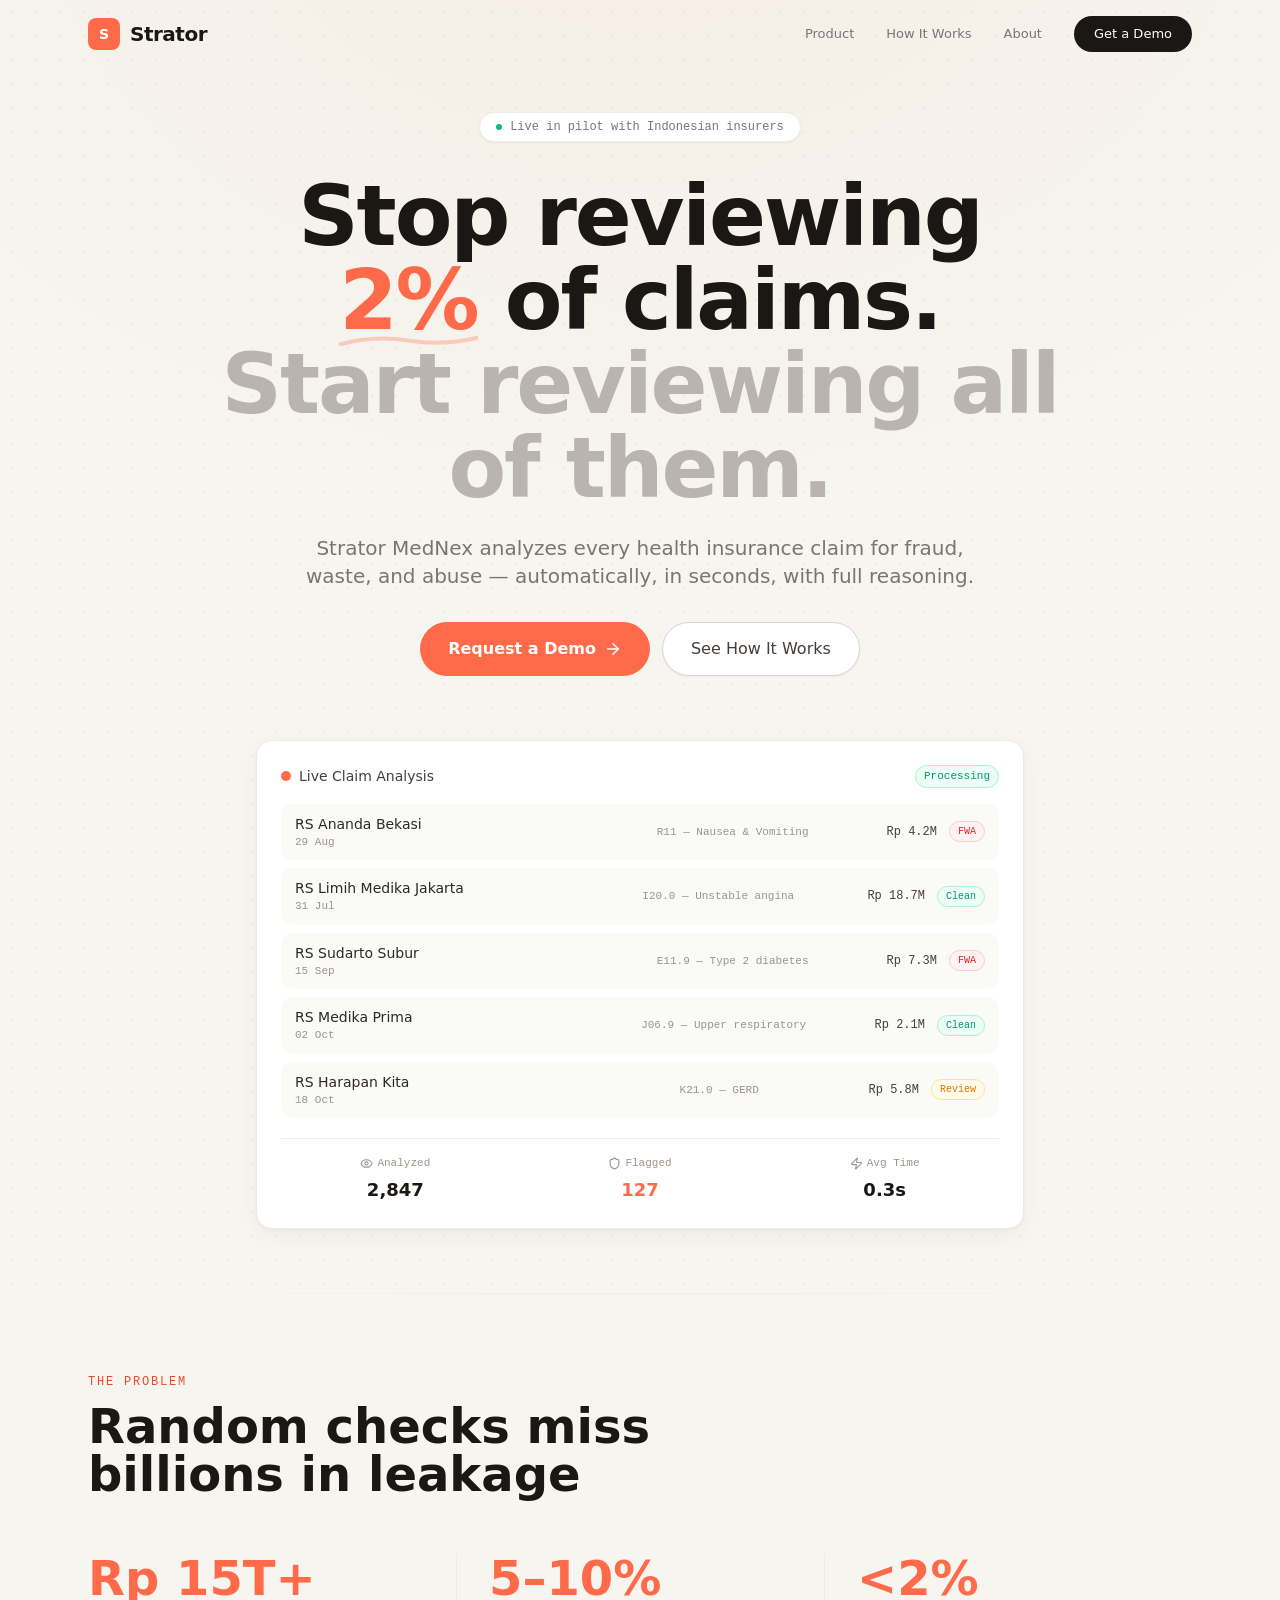
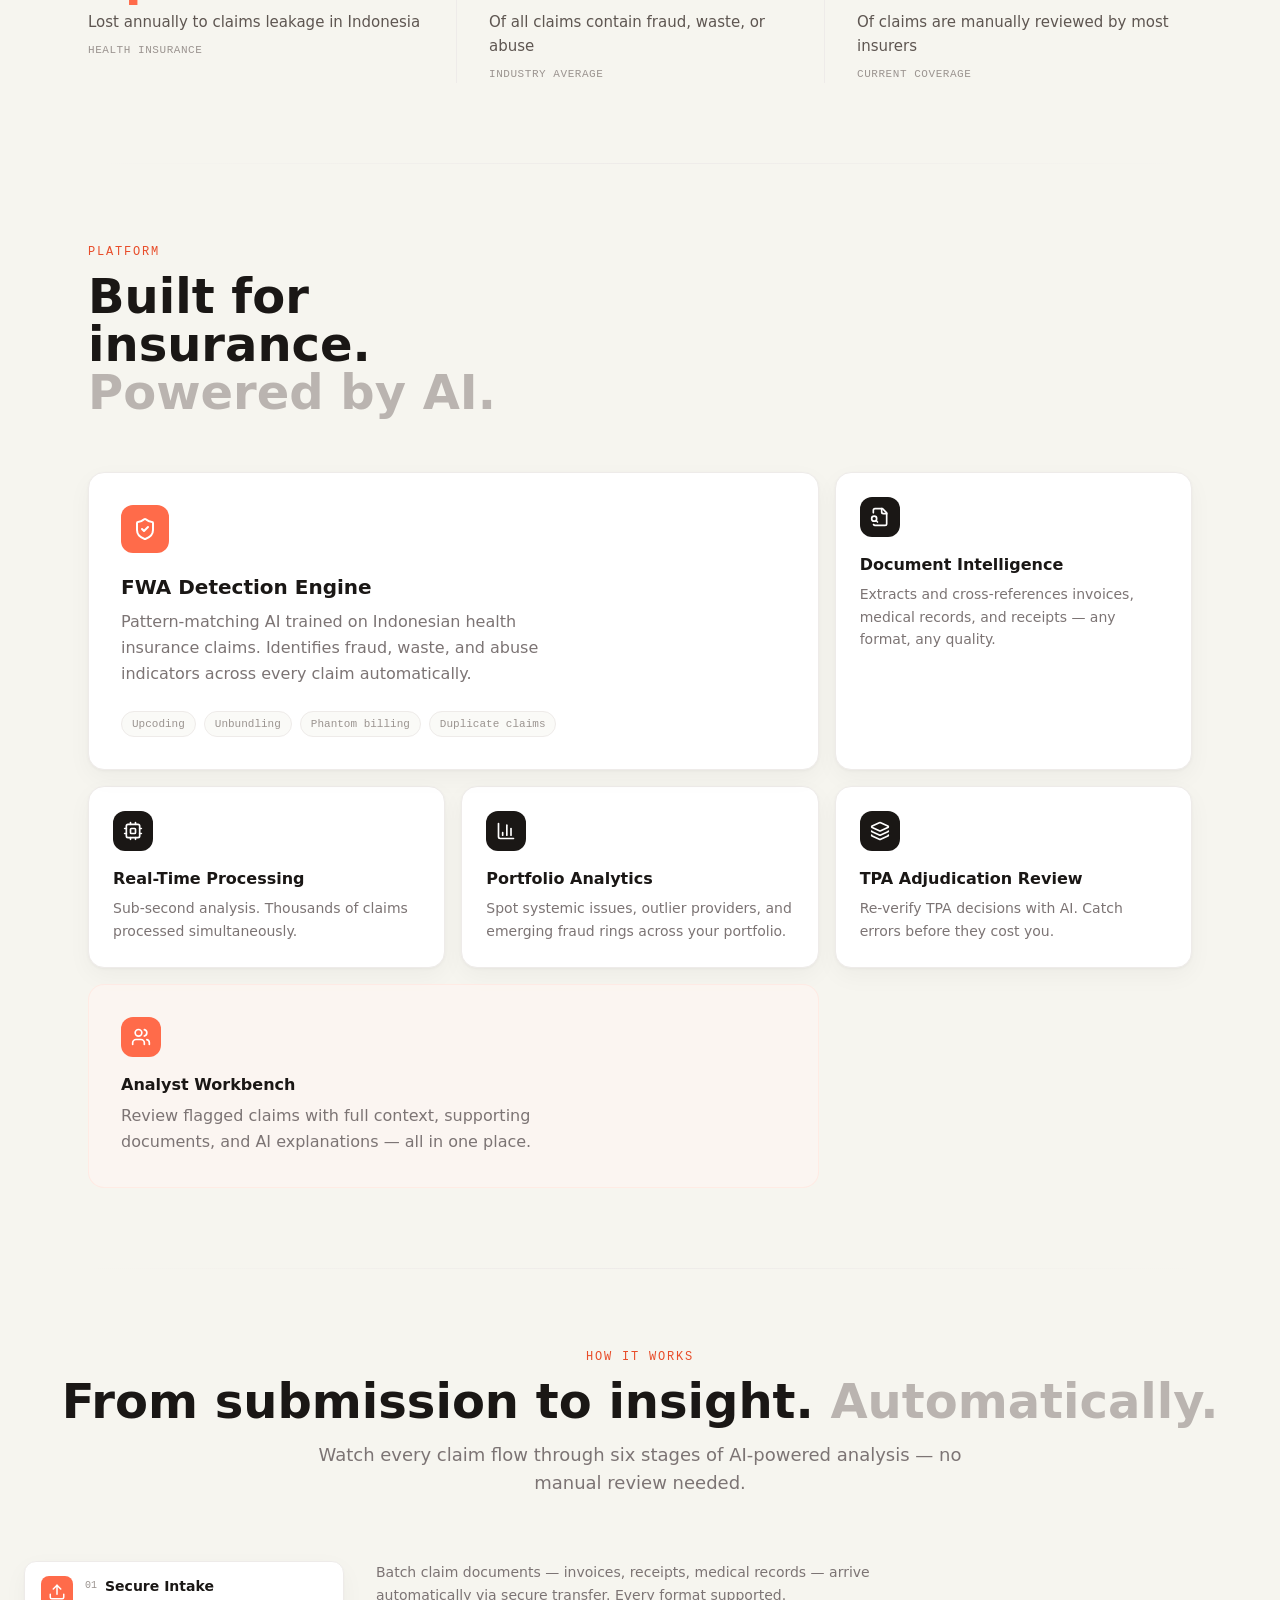
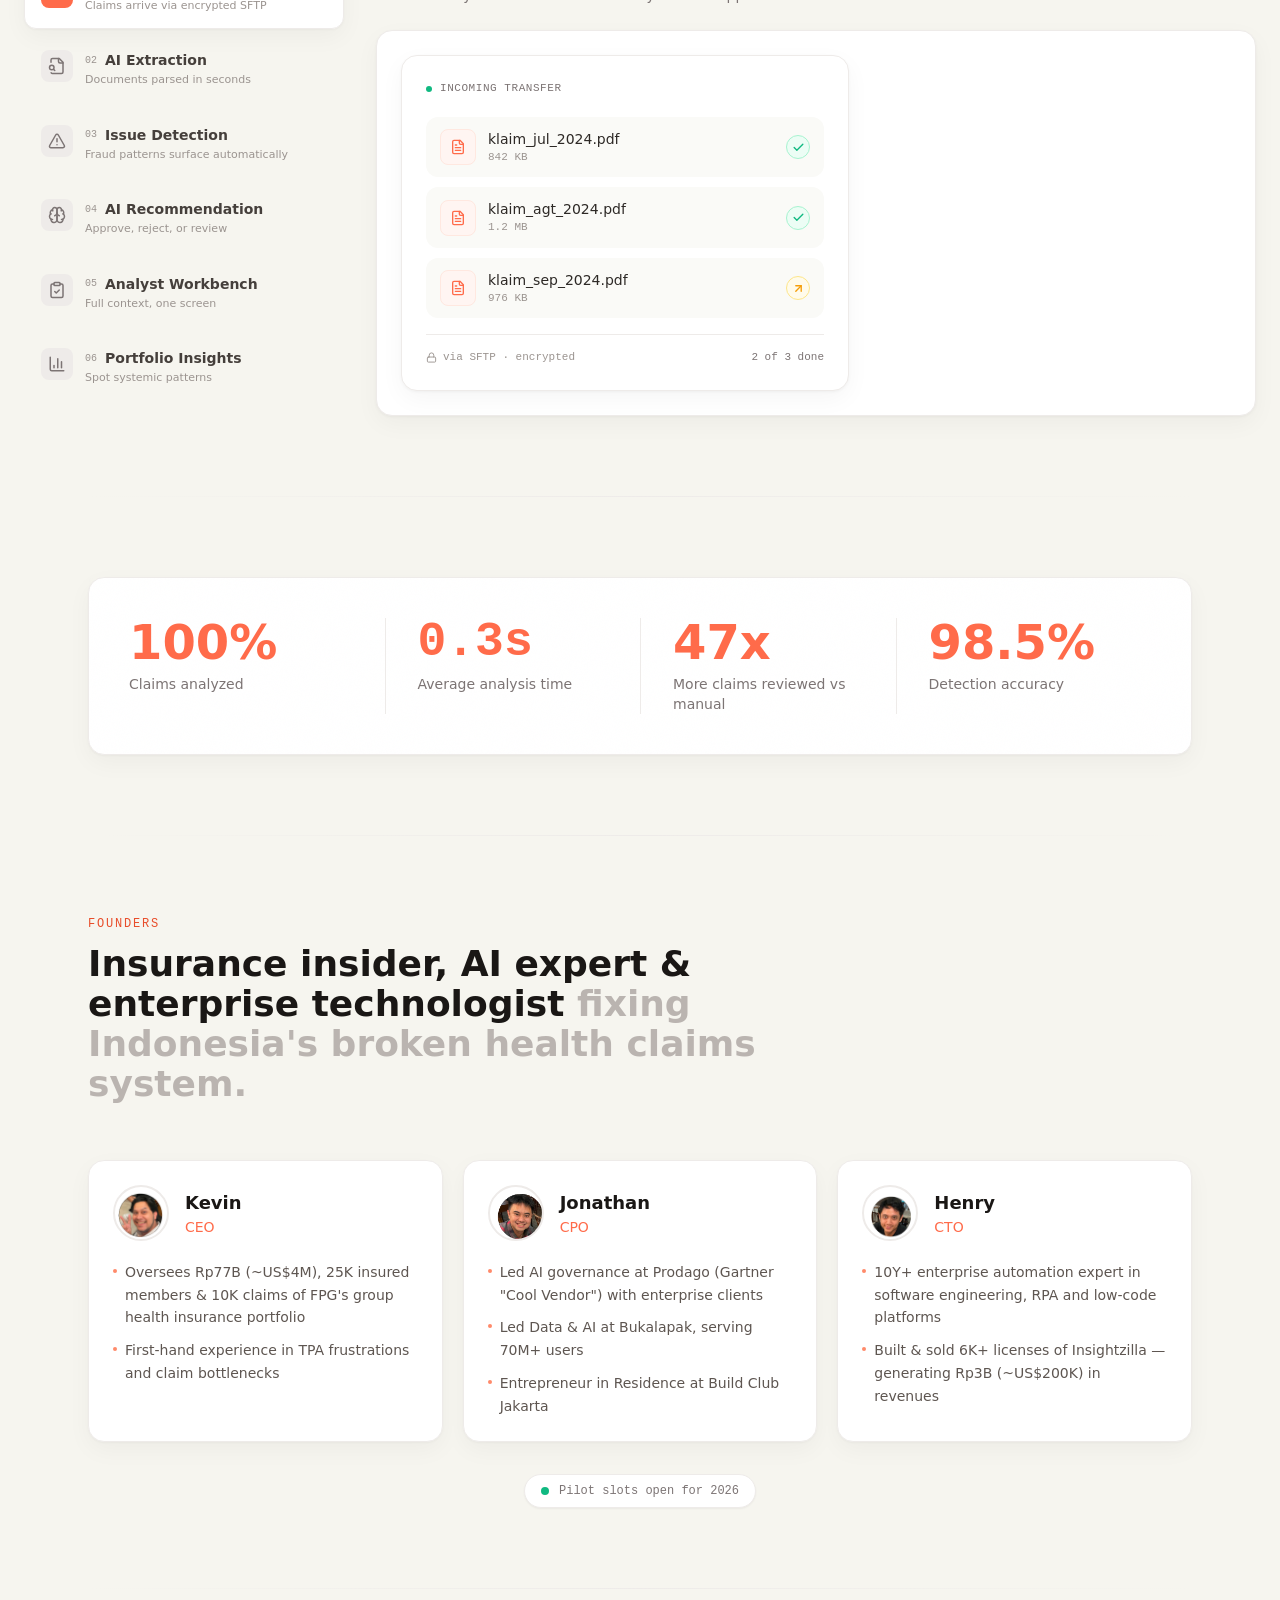
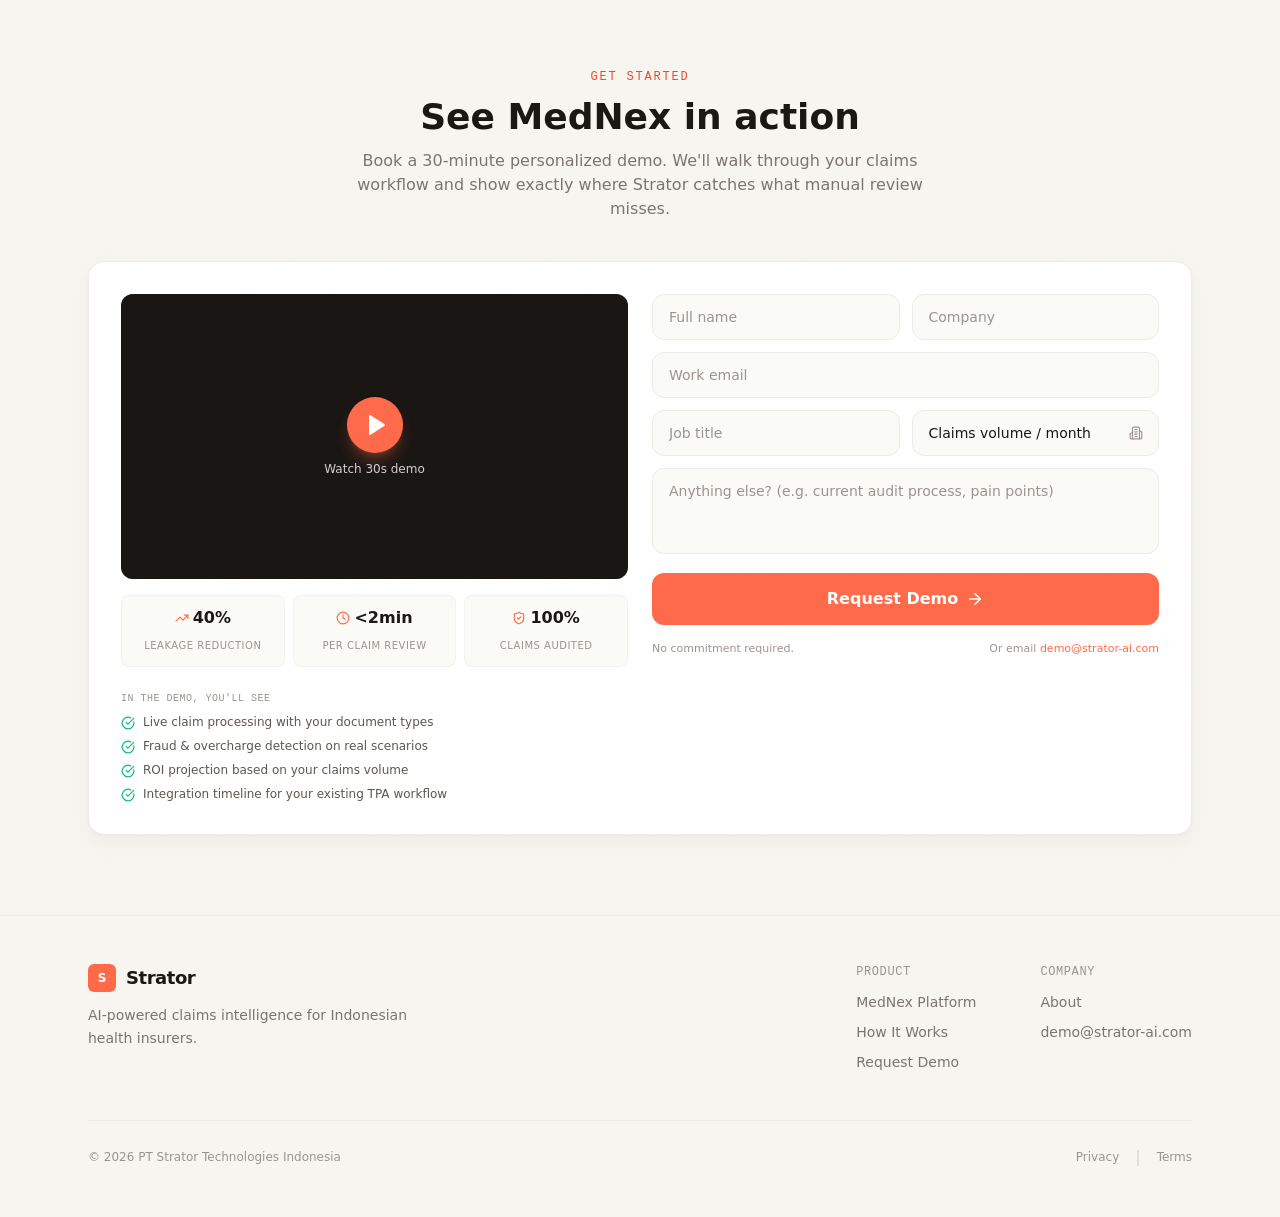
==== commit 4fed3d18: "Remove basePath for custom domain strator-ai.com" ====
--- a/index.html
+++ b/index.html
@@ -1 +1 @@
-<!DOCTYPE html><!--1VrWxwGvV9Jq7a87dHwyk--><html lang="en"><head><meta charSet="utf-8"/><meta name="viewport" content="width=device-width, initial-scale=1"/><link rel="preload" as="image" href="/strator-ai/kevin.jpg"/><link rel="preload" as="image" href="/strator-ai/jonathan.jpg"/><link rel="preload" as="image" href="/strator-ai/henry.jpg"/><link rel="stylesheet" href="/strator-ai/_next/static/css/d4214aaf9ccb8d26.css" data-precedence="next"/><link rel="preload" as="script" fetchPriority="low" href="/strator-ai/_next/static/chunks/webpack-082f2ef54f804f01.js"/><script src="/strator-ai/_next/static/chunks/8e6518bb-c26e82767f1faf66.js" async=""></script><script src="/strator-ai/_next/static/chunks/743-c5158a5a2bbfaa9e.js" async=""></script><script src="/strator-ai/_next/static/chunks/main-app-574a68cf1ee1a1f5.js" async=""></script><script src="/strator-ai/_next/static/chunks/884-18b79fb59cd1a793.js" async=""></script><script src="/strator-ai/_next/static/chunks/app/page-95a4f4d10d796fd8.js" async=""></script><title>Strator — AI-Powered Insurance Claims Intelligence</title><meta name="description" content="Detect fraud, waste, and abuse in health insurance claims. Strator MedNex analyzes every claim automatically — no more random checks."/><meta property="og:title" content="Strator — AI-Powered Insurance Claims Intelligence"/><meta property="og:description" content="Detect fraud, waste, and abuse in health insurance claims with AI that catches what humans miss."/><meta property="og:type" content="website"/><meta name="twitter:card" content="summary"/><meta name="twitter:title" content="Strator — AI-Powered Insurance Claims Intelligence"/><meta name="twitter:description" content="Detect fraud, waste, and abuse in health insurance claims with AI that catches what humans miss."/><script src="/strator-ai/_next/static/chunks/polyfills-42372ed130431b0a.js" noModule=""></script></head><body class="font-sans antialiased"><div hidden=""><!--$--><!--/$--></div><main class="relative"><nav class="fixed top-0 left-0 right-0 z-50 transition-all duration-500 bg-transparent" style="opacity:0;transform:translateY(-20px)"><div class="max-w-6xl mx-auto px-6 py-4 flex items-center justify-between"><a href="#" class="flex items-center gap-2.5 group"><div class="w-8 h-8 rounded-lg bg-coral-500 flex items-center justify-center group-hover:bg-coral-600 transition-colors"><span class="text-white font-display font-bold text-sm">S</span></div><span class="font-display text-xl font-bold tracking-tight text-ink-900">Strator</span></a><div class="hidden md:flex items-center gap-8"><a href="#product" class="text-[13px] font-medium text-ink-500 hover:text-ink-900 transition-colors">Product</a><a href="#how-it-works" class="text-[13px] font-medium text-ink-500 hover:text-ink-900 transition-colors">How It Works</a><a href="#about" class="text-[13px] font-medium text-ink-500 hover:text-ink-900 transition-colors">About</a><a href="#demo" class="inline-flex items-center gap-2 bg-ink-900 hover:bg-ink-800 text-white text-[13px] font-medium px-5 py-2 rounded-full transition-all hover:shadow-lg hover:shadow-ink-900/10">Get a Demo</a></div><button class="md:hidden text-ink-900 p-1"><svg xmlns="http://www.w3.org/2000/svg" width="22" height="22" viewBox="0 0 24 24" fill="none" stroke="currentColor" stroke-width="2" stroke-linecap="round" stroke-linejoin="round" class="lucide lucide-menu"><line x1="4" x2="20" y1="12" y2="12"></line><line x1="4" x2="20" y1="6" y2="6"></line><line x1="4" x2="20" y1="18" y2="18"></line></svg></button></div></nav><section class="relative min-h-screen flex items-center overflow-hidden"><div class="absolute inset-0 bg-grid"></div><div class="absolute inset-0 radial-fade"></div><div class="relative max-w-6xl mx-auto px-6 pt-28 pb-16 w-full"><div class="flex justify-center mb-8" style="opacity:0;transform:translateY(16px)"><div class="inline-flex items-center gap-2 bg-white border border-ink-100 rounded-full px-4 py-1.5 text-xs font-mono text-ink-500 shadow-sm"><span class="w-1.5 h-1.5 bg-emerald-500 rounded-full animate-pulse"></span>Live in pilot with Indonesian insurers</div></div><div class="text-center max-w-4xl mx-auto" style="opacity:0;transform:translateY(24px)"><h1 class="font-display text-5xl md:text-7xl lg:text-[5.25rem] font-bold tracking-tight leading-[1.05] text-balance text-ink-900">Stop reviewing<!-- --> <span class="relative inline-block"><span class="relative z-10 text-coral-500">2%</span><svg class="absolute -bottom-1 left-0 w-full" viewBox="0 0 100 8" preserveAspectRatio="none"><path d="M0 7 Q25 0 50 4 T100 2" fill="none" stroke="rgba(255,107,74,0.3)" stroke-width="3" stroke-linecap="round"></path></svg></span> <!-- -->of claims.<br/><span class="text-ink-300">Start reviewing all of them.</span></h1><p class="mt-6 text-lg md:text-xl text-ink-500 max-w-2xl mx-auto leading-relaxed" style="opacity:0;transform:translateY(16px)">Strator MedNex analyzes every health insurance claim for fraud, waste, and abuse — automatically, in seconds, with full reasoning.</p><div class="mt-8 flex flex-col sm:flex-row gap-3 justify-center" style="opacity:0;transform:translateY(16px)"><a href="#demo" class="inline-flex items-center justify-center gap-2 bg-coral-500 hover:bg-coral-600 text-white font-display font-semibold px-7 py-3.5 rounded-full transition-all hover:shadow-xl hover:shadow-coral-500/20 text-base">Request a Demo<svg xmlns="http://www.w3.org/2000/svg" width="18" height="18" viewBox="0 0 24 24" fill="none" stroke="currentColor" stroke-width="2" stroke-linecap="round" stroke-linejoin="round" class="lucide lucide-arrow-right"><path d="M5 12h14"></path><path d="m12 5 7 7-7 7"></path></svg></a><a href="#how-it-works" class="inline-flex items-center justify-center gap-2 bg-white hover:bg-warm-50 border border-ink-200 text-ink-700 font-display font-medium px-7 py-3.5 rounded-full transition-all shadow-sm">See How It Works</a></div></div><div class="mt-16 max-w-3xl mx-auto" style="opacity:0;transform:translateY(40px)"><div class="card-elevated p-5 md:p-6"><div class="flex items-center justify-between mb-4"><div class="flex items-center gap-2"><div class="w-2.5 h-2.5 rounded-full bg-coral-500 animate-pulse"></div><span class="text-sm font-display font-medium text-ink-700">Live Claim Analysis</span></div><div class="flex items-center gap-2"><span class="text-[11px] font-mono bg-emerald-50 text-emerald-600 border border-emerald-200 px-2 py-0.5 rounded-full">Processing</span></div></div><div class="space-y-2"><div class="flex items-center gap-3 bg-warm-50 rounded-xl px-3.5 py-2.5 group hover:bg-warm-200/40 transition-colors" style="opacity:0;transform:translateX(12px)"><div class="flex-1 min-w-0"><p class="text-sm font-medium text-ink-800 truncate">RS Ananda Bekasi</p><p class="text-[11px] font-mono text-ink-400">29 Aug</p></div><div class="flex-1 min-w-0 text-center hidden md:block"><p class="text-[11px] font-mono text-ink-400 truncate">R11 — Nausea &amp; Vomiting</p></div><div class="text-right hidden sm:block"><p class="text-xs font-mono font-medium text-ink-700">Rp 4.2M</p></div><span class="text-[10px] font-mono font-medium px-2 py-0.5 rounded-full border bg-red-50 text-red-600 border-red-200">FWA</span></div><div class="flex items-center gap-3 bg-warm-50 rounded-xl px-3.5 py-2.5 group hover:bg-warm-200/40 transition-colors" style="opacity:0;transform:translateX(12px)"><div class="flex-1 min-w-0"><p class="text-sm font-medium text-ink-800 truncate">RS Limih Medika Jakarta</p><p class="text-[11px] font-mono text-ink-400">31 Jul</p></div><div class="flex-1 min-w-0 text-center hidden md:block"><p class="text-[11px] font-mono text-ink-400 truncate">I20.0 — Unstable angina</p></div><div class="text-right hidden sm:block"><p class="text-xs font-mono font-medium text-ink-700">Rp 18.7M</p></div><span class="text-[10px] font-mono font-medium px-2 py-0.5 rounded-full border bg-emerald-50 text-emerald-600 border-emerald-200">Clean</span></div><div class="flex items-center gap-3 bg-warm-50 rounded-xl px-3.5 py-2.5 group hover:bg-warm-200/40 transition-colors" style="opacity:0;transform:translateX(12px)"><div class="flex-1 min-w-0"><p class="text-sm font-medium text-ink-800 truncate">RS Sudarto Subur</p><p class="text-[11px] font-mono text-ink-400">15 Sep</p></div><div class="flex-1 min-w-0 text-center hidden md:block"><p class="text-[11px] font-mono text-ink-400 truncate">E11.9 — Type 2 diabetes</p></div><div class="text-right hidden sm:block"><p class="text-xs font-mono font-medium text-ink-700">Rp 7.3M</p></div><span class="text-[10px] font-mono font-medium px-2 py-0.5 rounded-full border bg-red-50 text-red-600 border-red-200">FWA</span></div><div class="flex items-center gap-3 bg-warm-50 rounded-xl px-3.5 py-2.5 group hover:bg-warm-200/40 transition-colors" style="opacity:0;transform:translateX(12px)"><div class="flex-1 min-w-0"><p class="text-sm font-medium text-ink-800 truncate">RS Medika Prima</p><p class="text-[11px] font-mono text-ink-400">02 Oct</p></div><div class="flex-1 min-w-0 text-center hidden md:block"><p class="text-[11px] font-mono text-ink-400 truncate">J06.9 — Upper respiratory</p></div><div class="text-right hidden sm:block"><p class="text-xs font-mono font-medium text-ink-700">Rp 2.1M</p></div><span class="text-[10px] font-mono font-medium px-2 py-0.5 rounded-full border bg-emerald-50 text-emerald-600 border-emerald-200">Clean</span></div><div class="flex items-center gap-3 bg-warm-50 rounded-xl px-3.5 py-2.5 group hover:bg-warm-200/40 transition-colors" style="opacity:0;transform:translateX(12px)"><div class="flex-1 min-w-0"><p class="text-sm font-medium text-ink-800 truncate">RS Harapan Kita</p><p class="text-[11px] font-mono text-ink-400">18 Oct</p></div><div class="flex-1 min-w-0 text-center hidden md:block"><p class="text-[11px] font-mono text-ink-400 truncate">K21.0 — GERD</p></div><div class="text-right hidden sm:block"><p class="text-xs font-mono font-medium text-ink-700">Rp 5.8M</p></div><span class="text-[10px] font-mono font-medium px-2 py-0.5 rounded-full border bg-amber-50 text-amber-600 border-amber-200">Review</span></div></div><div class="mt-5 pt-4 border-t border-ink-100 grid grid-cols-3 gap-4"><div class="text-center"><div class="flex items-center justify-center gap-1 text-ink-400 mb-1"><svg xmlns="http://www.w3.org/2000/svg" width="13" height="13" viewBox="0 0 24 24" fill="none" stroke="currentColor" stroke-width="2" stroke-linecap="round" stroke-linejoin="round" class="lucide lucide-eye"><path d="M2.062 12.348a1 1 0 0 1 0-.696 10.75 10.75 0 0 1 19.876 0 1 1 0 0 1 0 .696 10.75 10.75 0 0 1-19.876 0"></path><circle cx="12" cy="12" r="3"></circle></svg><span class="text-[11px] font-mono">Analyzed</span></div><p class="text-lg font-display font-bold text-ink-900">2,847</p></div><div class="text-center"><div class="flex items-center justify-center gap-1 text-ink-400 mb-1"><svg xmlns="http://www.w3.org/2000/svg" width="13" height="13" viewBox="0 0 24 24" fill="none" stroke="currentColor" stroke-width="2" stroke-linecap="round" stroke-linejoin="round" class="lucide lucide-shield"><path d="M20 13c0 5-3.5 7.5-7.66 8.95a1 1 0 0 1-.67-.01C7.5 20.5 4 18 4 13V6a1 1 0 0 1 1-1c2 0 4.5-1.2 6.24-2.72a1.17 1.17 0 0 1 1.52 0C14.51 3.81 17 5 19 5a1 1 0 0 1 1 1z"></path></svg><span class="text-[11px] font-mono">Flagged</span></div><p class="text-lg font-display font-bold text-coral-500">127</p></div><div class="text-center"><div class="flex items-center justify-center gap-1 text-ink-400 mb-1"><svg xmlns="http://www.w3.org/2000/svg" width="13" height="13" viewBox="0 0 24 24" fill="none" stroke="currentColor" stroke-width="2" stroke-linecap="round" stroke-linejoin="round" class="lucide lucide-zap"><path d="M4 14a1 1 0 0 1-.78-1.63l9.9-10.2a.5.5 0 0 1 .86.46l-1.92 6.02A1 1 0 0 0 13 10h7a1 1 0 0 1 .78 1.63l-9.9 10.2a.5.5 0 0 1-.86-.46l1.92-6.02A1 1 0 0 0 11 14z"></path></svg><span class="text-[11px] font-mono">Avg Time</span></div><p class="text-lg font-display font-bold text-ink-900">0.3s</p></div></div></div></div></div></section><div class="max-w-6xl mx-auto px-6"><div class="h-px bg-gradient-to-r from-transparent via-ink-100 to-transparent"></div></div><section class="relative py-16 md:py-20 overflow-hidden"><div class="relative max-w-6xl mx-auto px-6"><div class="mb-14" style="opacity:0;transform:translateY(24px)"><p class="section-label">The Problem</p><h2 class="mt-3 font-display text-3xl md:text-5xl font-bold text-ink-900 max-w-xl leading-tight">Random checks miss billions in leakage</h2></div><div class="grid md:grid-cols-3 gap-0 md:divide-x divide-ink-100"><div class="py-8 md:py-0 md:px-8 first:md:pl-0 last:md:pr-0 border-b md:border-b-0 border-ink-100 last:border-b-0" style="opacity:0;transform:translateY(24px)"><p class="font-display text-4xl md:text-5xl font-bold text-coral-500 mb-2">Rp 15T+</p><p class="text-ink-600 leading-relaxed text-[15px]">Lost annually to claims leakage in Indonesia</p><p class="mt-2 text-[11px] font-mono text-ink-400 uppercase tracking-wider">health insurance</p></div><div class="py-8 md:py-0 md:px-8 first:md:pl-0 last:md:pr-0 border-b md:border-b-0 border-ink-100 last:border-b-0" style="opacity:0;transform:translateY(24px)"><p class="font-display text-4xl md:text-5xl font-bold text-coral-500 mb-2">5–10%</p><p class="text-ink-600 leading-relaxed text-[15px]">Of all claims contain fraud, waste, or abuse</p><p class="mt-2 text-[11px] font-mono text-ink-400 uppercase tracking-wider">industry average</p></div><div class="py-8 md:py-0 md:px-8 first:md:pl-0 last:md:pr-0 border-b md:border-b-0 border-ink-100 last:border-b-0" style="opacity:0;transform:translateY(24px)"><p class="font-display text-4xl md:text-5xl font-bold text-coral-500 mb-2">&lt;2%</p><p class="text-ink-600 leading-relaxed text-[15px]">Of claims are manually reviewed by most insurers</p><p class="mt-2 text-[11px] font-mono text-ink-400 uppercase tracking-wider">current coverage</p></div></div></div></section><div class="max-w-6xl mx-auto px-6"><div class="h-px bg-gradient-to-r from-transparent via-ink-100 to-transparent"></div></div><section id="product" class="relative py-16 md:py-20"><div class="relative max-w-6xl mx-auto px-6"><div class="mb-14" style="opacity:0;transform:translateY(24px)"><p class="section-label">Platform</p><h2 class="mt-3 font-display text-3xl md:text-5xl font-bold text-ink-900 max-w-lg leading-tight">Built for insurance.<!-- --> <span class="text-ink-300">Powered by AI.</span></h2></div><div class="grid grid-cols-1 md:grid-cols-6 gap-4"><div class="md:col-span-4 card-elevated p-8 group hover:shadow-lg transition-all relative overflow-hidden" style="opacity:0;transform:translateY(24px)"><div class="relative"><div class="inline-flex items-center justify-center w-12 h-12 rounded-xl bg-coral-500 text-white mb-5"><svg xmlns="http://www.w3.org/2000/svg" width="24" height="24" viewBox="0 0 24 24" fill="none" stroke="currentColor" stroke-width="2" stroke-linecap="round" stroke-linejoin="round" class="lucide lucide-shield-check"><path d="M20 13c0 5-3.5 7.5-7.66 8.95a1 1 0 0 1-.67-.01C7.5 20.5 4 18 4 13V6a1 1 0 0 1 1-1c2 0 4.5-1.2 6.24-2.72a1.17 1.17 0 0 1 1.52 0C14.51 3.81 17 5 19 5a1 1 0 0 1 1 1z"></path><path d="m9 12 2 2 4-4"></path></svg></div><h3 class="font-display text-xl font-semibold text-ink-900 mb-2">FWA Detection Engine</h3><p class="text-ink-500 leading-relaxed max-w-md">Pattern-matching AI trained on Indonesian health insurance claims. Identifies fraud, waste, and abuse indicators across every claim automatically.</p><div class="mt-6 flex flex-wrap gap-2"><span class="text-[11px] font-mono text-ink-400 bg-warm-50 border border-ink-100 rounded-full px-2.5 py-1">Upcoding</span><span class="text-[11px] font-mono text-ink-400 bg-warm-50 border border-ink-100 rounded-full px-2.5 py-1">Unbundling</span><span class="text-[11px] font-mono text-ink-400 bg-warm-50 border border-ink-100 rounded-full px-2.5 py-1">Phantom billing</span><span class="text-[11px] font-mono text-ink-400 bg-warm-50 border border-ink-100 rounded-full px-2.5 py-1">Duplicate claims</span></div></div></div><div class="md:col-span-2 card-elevated p-6 group hover:shadow-lg transition-all" style="opacity:0;transform:translateY(24px)"><div class="inline-flex items-center justify-center w-10 h-10 rounded-xl bg-ink-900 text-white mb-4"><svg xmlns="http://www.w3.org/2000/svg" width="20" height="20" viewBox="0 0 24 24" fill="none" stroke="currentColor" stroke-width="2" stroke-linecap="round" stroke-linejoin="round" class="lucide lucide-file-search"><path d="M14 2v4a2 2 0 0 0 2 2h4"></path><path d="M4.268 21a2 2 0 0 0 1.727 1H18a2 2 0 0 0 2-2V7l-5-5H6a2 2 0 0 0-2 2v3"></path><path d="m9 18-1.5-1.5"></path><circle cx="5" cy="14" r="3"></circle></svg></div><h3 class="font-display text-base font-semibold text-ink-900 mb-1.5">Document Intelligence</h3><p class="text-sm text-ink-500 leading-relaxed">Extracts and cross-references invoices, medical records, and receipts — any format, any quality.</p></div><div class="md:col-span-2 card-elevated p-6 group hover:shadow-lg transition-all" style="opacity:0;transform:translateY(24px)"><div class="inline-flex items-center justify-center w-10 h-10 rounded-xl bg-ink-900 text-white mb-4"><svg xmlns="http://www.w3.org/2000/svg" width="20" height="20" viewBox="0 0 24 24" fill="none" stroke="currentColor" stroke-width="2" stroke-linecap="round" stroke-linejoin="round" class="lucide lucide-cpu"><rect width="16" height="16" x="4" y="4" rx="2"></rect><rect width="6" height="6" x="9" y="9" rx="1"></rect><path d="M15 2v2"></path><path d="M15 20v2"></path><path d="M2 15h2"></path><path d="M2 9h2"></path><path d="M20 15h2"></path><path d="M20 9h2"></path><path d="M9 2v2"></path><path d="M9 20v2"></path></svg></div><h3 class="font-display text-base font-semibold text-ink-900 mb-1.5">Real-Time Processing</h3><p class="text-sm text-ink-500 leading-relaxed">Sub-second analysis. Thousands of claims processed simultaneously.</p></div><div class="md:col-span-2 card-elevated p-6 group hover:shadow-lg transition-all" style="opacity:0;transform:translateY(24px)"><div class="inline-flex items-center justify-center w-10 h-10 rounded-xl bg-ink-900 text-white mb-4"><svg xmlns="http://www.w3.org/2000/svg" width="20" height="20" viewBox="0 0 24 24" fill="none" stroke="currentColor" stroke-width="2" stroke-linecap="round" stroke-linejoin="round" class="lucide lucide-chart-column"><path d="M3 3v16a2 2 0 0 0 2 2h16"></path><path d="M18 17V9"></path><path d="M13 17V5"></path><path d="M8 17v-3"></path></svg></div><h3 class="font-display text-base font-semibold text-ink-900 mb-1.5">Portfolio Analytics</h3><p class="text-sm text-ink-500 leading-relaxed">Spot systemic issues, outlier providers, and emerging fraud rings across your portfolio.</p></div><div class="md:col-span-2 card-elevated p-6 group hover:shadow-lg transition-all" style="opacity:0;transform:translateY(24px)"><div class="inline-flex items-center justify-center w-10 h-10 rounded-xl bg-ink-900 text-white mb-4"><svg xmlns="http://www.w3.org/2000/svg" width="20" height="20" viewBox="0 0 24 24" fill="none" stroke="currentColor" stroke-width="2" stroke-linecap="round" stroke-linejoin="round" class="lucide lucide-layers"><path d="M12.83 2.18a2 2 0 0 0-1.66 0L2.6 6.08a1 1 0 0 0 0 1.83l8.58 3.91a2 2 0 0 0 1.66 0l8.58-3.9a1 1 0 0 0 0-1.83z"></path><path d="M2 12a1 1 0 0 0 .58.91l8.6 3.91a2 2 0 0 0 1.65 0l8.58-3.9A1 1 0 0 0 22 12"></path><path d="M2 17a1 1 0 0 0 .58.91l8.6 3.91a2 2 0 0 0 1.65 0l8.58-3.9A1 1 0 0 0 22 17"></path></svg></div><h3 class="font-display text-base font-semibold text-ink-900 mb-1.5">TPA Adjudication Review</h3><p class="text-sm text-ink-500 leading-relaxed">Re-verify TPA decisions with AI. Catch errors before they cost you.</p></div><div class="md:col-span-4 card-warm p-8 group hover:shadow-md transition-all" style="opacity:0;transform:translateY(24px)"><div class="inline-flex items-center justify-center w-10 h-10 rounded-xl bg-coral-500 text-white mb-4"><svg xmlns="http://www.w3.org/2000/svg" width="20" height="20" viewBox="0 0 24 24" fill="none" stroke="currentColor" stroke-width="2" stroke-linecap="round" stroke-linejoin="round" class="lucide lucide-users"><path d="M16 21v-2a4 4 0 0 0-4-4H6a4 4 0 0 0-4 4v2"></path><circle cx="9" cy="7" r="4"></circle><path d="M22 21v-2a4 4 0 0 0-3-3.87"></path><path d="M16 3.13a4 4 0 0 1 0 7.75"></path></svg></div><h3 class="font-display text-base font-semibold text-ink-900 mb-1.5">Analyst Workbench</h3><p class="text-ink-500 leading-relaxed max-w-md">Review flagged claims with full context, supporting documents, and AI explanations — all in one place.</p></div></div></div></section><div class="max-w-6xl mx-auto px-6"><div class="h-px bg-gradient-to-r from-transparent via-ink-100 to-transparent"></div></div><section id="how-it-works" class="relative py-16 md:py-20"><div class="max-w-7xl mx-auto px-6"><div class="text-center mb-16" style="opacity:0;transform:translateY(24px)"><p class="section-label">How It Works</p><h2 class="mt-3 font-display text-3xl md:text-5xl font-bold text-ink-900 leading-tight">From submission to insight.<!-- --> <span class="text-ink-300">Automatically.</span></h2><p class="mt-4 text-lg text-ink-500 max-w-2xl mx-auto">Watch every claim flow through six stages of AI-powered analysis — no manual review needed.</p></div><div class="grid lg:grid-cols-[320px_1fr] gap-8 items-start"><div class="space-y-1.5 lg:sticky lg:top-28" style="opacity:0;transform:translateX(-24px)"><button class="w-full text-left px-4 py-3.5 rounded-xl transition-all group bg-white shadow-[0_1px_3px_rgba(0,0,0,0.04),0_8px_24px_rgba(0,0,0,0.04)] border border-ink-100" style="opacity:0;transform:translateX(-16px)"><div class="flex items-start gap-3"><div class="flex-shrink-0 w-8 h-8 rounded-lg flex items-center justify-center transition-colors bg-coral-500 text-white"><svg xmlns="http://www.w3.org/2000/svg" width="18" height="18" viewBox="0 0 24 24" fill="none" stroke="currentColor" stroke-width="2" stroke-linecap="round" stroke-linejoin="round" class="lucide lucide-upload"><path d="M21 15v4a2 2 0 0 1-2 2H5a2 2 0 0 1-2-2v-4"></path><polyline points="17 8 12 3 7 8"></polyline><line x1="12" x2="12" y1="3" y2="15"></line></svg></div><div class="min-w-0"><div class="flex items-center gap-2"><span class="text-[10px] font-mono text-ink-400">01</span><p class="text-sm font-display font-semibold truncate text-ink-900">Secure Intake</p></div><p class="text-[11px] text-ink-400 mt-0.5 truncate">Claims arrive via encrypted SFTP</p></div></div></button><button class="w-full text-left px-4 py-3.5 rounded-xl transition-all group hover:bg-warm-50 border border-transparent" style="opacity:0;transform:translateX(-16px)"><div class="flex items-start gap-3"><div class="flex-shrink-0 w-8 h-8 rounded-lg flex items-center justify-center transition-colors bg-ink-100 text-ink-500 group-hover:bg-ink-200"><svg xmlns="http://www.w3.org/2000/svg" width="18" height="18" viewBox="0 0 24 24" fill="none" stroke="currentColor" stroke-width="2" stroke-linecap="round" stroke-linejoin="round" class="lucide lucide-file-search"><path d="M14 2v4a2 2 0 0 0 2 2h4"></path><path d="M4.268 21a2 2 0 0 0 1.727 1H18a2 2 0 0 0 2-2V7l-5-5H6a2 2 0 0 0-2 2v3"></path><path d="m9 18-1.5-1.5"></path><circle cx="5" cy="14" r="3"></circle></svg></div><div class="min-w-0"><div class="flex items-center gap-2"><span class="text-[10px] font-mono text-ink-400">02</span><p class="text-sm font-display font-semibold truncate text-ink-700">AI Extraction</p></div><p class="text-[11px] text-ink-400 mt-0.5 truncate">Documents parsed in seconds</p></div></div></button><button class="w-full text-left px-4 py-3.5 rounded-xl transition-all group hover:bg-warm-50 border border-transparent" style="opacity:0;transform:translateX(-16px)"><div class="flex items-start gap-3"><div class="flex-shrink-0 w-8 h-8 rounded-lg flex items-center justify-center transition-colors bg-ink-100 text-ink-500 group-hover:bg-ink-200"><svg xmlns="http://www.w3.org/2000/svg" width="18" height="18" viewBox="0 0 24 24" fill="none" stroke="currentColor" stroke-width="2" stroke-linecap="round" stroke-linejoin="round" class="lucide lucide-triangle-alert"><path d="m21.73 18-8-14a2 2 0 0 0-3.48 0l-8 14A2 2 0 0 0 4 21h16a2 2 0 0 0 1.73-3"></path><path d="M12 9v4"></path><path d="M12 17h.01"></path></svg></div><div class="min-w-0"><div class="flex items-center gap-2"><span class="text-[10px] font-mono text-ink-400">03</span><p class="text-sm font-display font-semibold truncate text-ink-700">Issue Detection</p></div><p class="text-[11px] text-ink-400 mt-0.5 truncate">Fraud patterns surface automatically</p></div></div></button><button class="w-full text-left px-4 py-3.5 rounded-xl transition-all group hover:bg-warm-50 border border-transparent" style="opacity:0;transform:translateX(-16px)"><div class="flex items-start gap-3"><div class="flex-shrink-0 w-8 h-8 rounded-lg flex items-center justify-center transition-colors bg-ink-100 text-ink-500 group-hover:bg-ink-200"><svg xmlns="http://www.w3.org/2000/svg" width="18" height="18" viewBox="0 0 24 24" fill="none" stroke="currentColor" stroke-width="2" stroke-linecap="round" stroke-linejoin="round" class="lucide lucide-brain"><path d="M12 5a3 3 0 1 0-5.997.125 4 4 0 0 0-2.526 5.77 4 4 0 0 0 .556 6.588A4 4 0 1 0 12 18Z"></path><path d="M12 5a3 3 0 1 1 5.997.125 4 4 0 0 1 2.526 5.77 4 4 0 0 1-.556 6.588A4 4 0 1 1 12 18Z"></path><path d="M15 13a4.5 4.5 0 0 1-3-4 4.5 4.5 0 0 1-3 4"></path><path d="M17.599 6.5a3 3 0 0 0 .399-1.375"></path><path d="M6.003 5.125A3 3 0 0 0 6.401 6.5"></path><path d="M3.477 10.896a4 4 0 0 1 .585-.396"></path><path d="M19.938 10.5a4 4 0 0 1 .585.396"></path><path d="M6 18a4 4 0 0 1-1.967-.516"></path><path d="M19.967 17.484A4 4 0 0 1 18 18"></path></svg></div><div class="min-w-0"><div class="flex items-center gap-2"><span class="text-[10px] font-mono text-ink-400">04</span><p class="text-sm font-display font-semibold truncate text-ink-700">AI Recommendation</p></div><p class="text-[11px] text-ink-400 mt-0.5 truncate">Approve, reject, or review</p></div></div></button><button class="w-full text-left px-4 py-3.5 rounded-xl transition-all group hover:bg-warm-50 border border-transparent" style="opacity:0;transform:translateX(-16px)"><div class="flex items-start gap-3"><div class="flex-shrink-0 w-8 h-8 rounded-lg flex items-center justify-center transition-colors bg-ink-100 text-ink-500 group-hover:bg-ink-200"><svg xmlns="http://www.w3.org/2000/svg" width="18" height="18" viewBox="0 0 24 24" fill="none" stroke="currentColor" stroke-width="2" stroke-linecap="round" stroke-linejoin="round" class="lucide lucide-clipboard-check"><rect width="8" height="4" x="8" y="2" rx="1" ry="1"></rect><path d="M16 4h2a2 2 0 0 1 2 2v14a2 2 0 0 1-2 2H6a2 2 0 0 1-2-2V6a2 2 0 0 1 2-2h2"></path><path d="m9 14 2 2 4-4"></path></svg></div><div class="min-w-0"><div class="flex items-center gap-2"><span class="text-[10px] font-mono text-ink-400">05</span><p class="text-sm font-display font-semibold truncate text-ink-700">Analyst Workbench</p></div><p class="text-[11px] text-ink-400 mt-0.5 truncate">Full context, one screen</p></div></div></button><button class="w-full text-left px-4 py-3.5 rounded-xl transition-all group hover:bg-warm-50 border border-transparent" style="opacity:0;transform:translateX(-16px)"><div class="flex items-start gap-3"><div class="flex-shrink-0 w-8 h-8 rounded-lg flex items-center justify-center transition-colors bg-ink-100 text-ink-500 group-hover:bg-ink-200"><svg xmlns="http://www.w3.org/2000/svg" width="18" height="18" viewBox="0 0 24 24" fill="none" stroke="currentColor" stroke-width="2" stroke-linecap="round" stroke-linejoin="round" class="lucide lucide-chart-column"><path d="M3 3v16a2 2 0 0 0 2 2h16"></path><path d="M18 17V9"></path><path d="M13 17V5"></path><path d="M8 17v-3"></path></svg></div><div class="min-w-0"><div class="flex items-center gap-2"><span class="text-[10px] font-mono text-ink-400">06</span><p class="text-sm font-display font-semibold truncate text-ink-700">Portfolio Insights</p></div><p class="text-[11px] text-ink-400 mt-0.5 truncate">Spot systemic patterns</p></div></div></button></div><div style="opacity:0;transform:translateY(24px)"><div class="mb-6" style="opacity:0;transform:translateY(8px)"><p class="text-ink-500 leading-relaxed text-sm max-w-xl">Batch claim documents — invoices, receipts, medical records — arrive automatically via secure transfer. Every format supported.</p></div><div class="card-elevated p-4 md:p-6 overflow-hidden"><div style="opacity:0;transform:scale(0.98)"><div class="card-elevated rounded-2xl p-5 md:p-6 w-full max-w-md" style="opacity:0;transform:translateY(24px)"><div class="flex items-center gap-2 mb-5"><div class="w-1.5 h-1.5 rounded-full bg-emerald-500 animate-pulse"></div><span class="text-[11px] font-mono font-medium tracking-wider uppercase text-ink-500">Incoming Transfer</span></div><div class="space-y-2.5"><div class="flex items-center gap-3 rounded-xl bg-warm-50 px-3.5 py-3" style="opacity:0;transform:translateX(-12px)"><div class="flex-shrink-0 w-9 h-9 rounded-lg bg-coral-50 border border-coral-100 flex items-center justify-center"><svg xmlns="http://www.w3.org/2000/svg" width="16" height="16" viewBox="0 0 24 24" fill="none" stroke="currentColor" stroke-width="2" stroke-linecap="round" stroke-linejoin="round" class="lucide lucide-file-text text-coral-500"><path d="M15 2H6a2 2 0 0 0-2 2v16a2 2 0 0 0 2 2h12a2 2 0 0 0 2-2V7Z"></path><path d="M14 2v4a2 2 0 0 0 2 2h4"></path><path d="M10 9H8"></path><path d="M16 13H8"></path><path d="M16 17H8"></path></svg></div><div class="flex-1 min-w-0"><p class="text-sm font-medium text-ink-800 truncate">klaim_jul_2024.pdf</p><p class="text-[11px] font-mono text-ink-400">842 KB</p></div><div class="flex-shrink-0 w-6 h-6 rounded-full bg-emerald-50 border border-emerald-200 flex items-center justify-center"><svg xmlns="http://www.w3.org/2000/svg" width="13" height="13" viewBox="0 0 24 24" fill="none" stroke="currentColor" stroke-width="2.5" stroke-linecap="round" stroke-linejoin="round" class="lucide lucide-check text-emerald-500"><path d="M20 6 9 17l-5-5"></path></svg></div></div><div class="flex items-center gap-3 rounded-xl bg-warm-50 px-3.5 py-3" style="opacity:0;transform:translateX(-12px)"><div class="flex-shrink-0 w-9 h-9 rounded-lg bg-coral-50 border border-coral-100 flex items-center justify-center"><svg xmlns="http://www.w3.org/2000/svg" width="16" height="16" viewBox="0 0 24 24" fill="none" stroke="currentColor" stroke-width="2" stroke-linecap="round" stroke-linejoin="round" class="lucide lucide-file-text text-coral-500"><path d="M15 2H6a2 2 0 0 0-2 2v16a2 2 0 0 0 2 2h12a2 2 0 0 0 2-2V7Z"></path><path d="M14 2v4a2 2 0 0 0 2 2h4"></path><path d="M10 9H8"></path><path d="M16 13H8"></path><path d="M16 17H8"></path></svg></div><div class="flex-1 min-w-0"><p class="text-sm font-medium text-ink-800 truncate">klaim_agt_2024.pdf</p><p class="text-[11px] font-mono text-ink-400">1.2 MB</p></div><div class="flex-shrink-0 w-6 h-6 rounded-full bg-emerald-50 border border-emerald-200 flex items-center justify-center"><svg xmlns="http://www.w3.org/2000/svg" width="13" height="13" viewBox="0 0 24 24" fill="none" stroke="currentColor" stroke-width="2.5" stroke-linecap="round" stroke-linejoin="round" class="lucide lucide-check text-emerald-500"><path d="M20 6 9 17l-5-5"></path></svg></div></div><div class="flex items-center gap-3 rounded-xl bg-warm-50 px-3.5 py-3" style="opacity:0;transform:translateX(-12px)"><div class="flex-shrink-0 w-9 h-9 rounded-lg bg-coral-50 border border-coral-100 flex items-center justify-center"><svg xmlns="http://www.w3.org/2000/svg" width="16" height="16" viewBox="0 0 24 24" fill="none" stroke="currentColor" stroke-width="2" stroke-linecap="round" stroke-linejoin="round" class="lucide lucide-file-text text-coral-500"><path d="M15 2H6a2 2 0 0 0-2 2v16a2 2 0 0 0 2 2h12a2 2 0 0 0 2-2V7Z"></path><path d="M14 2v4a2 2 0 0 0 2 2h4"></path><path d="M10 9H8"></path><path d="M16 13H8"></path><path d="M16 17H8"></path></svg></div><div class="flex-1 min-w-0"><p class="text-sm font-medium text-ink-800 truncate">klaim_sep_2024.pdf</p><p class="text-[11px] font-mono text-ink-400">976 KB</p></div><div class="flex-shrink-0 w-6 h-6 rounded-full bg-amber-50 border border-amber-200 flex items-center justify-center"><svg xmlns="http://www.w3.org/2000/svg" width="13" height="13" viewBox="0 0 24 24" fill="none" stroke="currentColor" stroke-width="2.5" stroke-linecap="round" stroke-linejoin="round" class="lucide lucide-arrow-up-right text-amber-500 animate-pulse"><path d="M7 7h10v10"></path><path d="M7 17 17 7"></path></svg></div></div></div><div class="mt-4 pt-3.5 border-t border-ink-100 flex items-center justify-between"><div class="flex items-center gap-1.5 text-ink-400"><svg xmlns="http://www.w3.org/2000/svg" width="11" height="11" viewBox="0 0 24 24" fill="none" stroke="currentColor" stroke-width="2" stroke-linecap="round" stroke-linejoin="round" class="lucide lucide-lock"><rect width="18" height="11" x="3" y="11" rx="2" ry="2"></rect><path d="M7 11V7a5 5 0 0 1 10 0v4"></path></svg><span class="text-[11px] font-mono">via SFTP · encrypted</span></div><span class="text-[11px] font-mono text-ink-500 font-medium">2 of 3 done</span></div></div></div></div></div></div></div></section><div class="max-w-6xl mx-auto px-6"><div class="h-px bg-gradient-to-r from-transparent via-ink-100 to-transparent"></div></div><section class="relative py-16 md:py-20"><div class="max-w-6xl mx-auto px-6"><div class="noise card-elevated p-8 md:p-10 rounded-2xl" style="opacity:0;transform:translateY(24px)"><div class="grid grid-cols-2 md:grid-cols-4 gap-8 md:gap-0 md:divide-x divide-ink-100"><div class="md:px-8 first:md:pl-0 last:md:pr-0 text-center md:text-left" style="opacity:0;transform:translateY(16px)"><p class="text-4xl md:text-5xl font-bold text-coral-500 font-display">100%</p><p class="mt-2 text-sm text-ink-500">Claims analyzed</p></div><div class="md:px-8 first:md:pl-0 last:md:pr-0 text-center md:text-left" style="opacity:0;transform:translateY(16px)"><p class="text-4xl md:text-5xl font-bold text-coral-500 font-mono">0.3s</p><p class="mt-2 text-sm text-ink-500">Average analysis time</p></div><div class="md:px-8 first:md:pl-0 last:md:pr-0 text-center md:text-left" style="opacity:0;transform:translateY(16px)"><p class="text-4xl md:text-5xl font-bold text-coral-500 font-display">47x</p><p class="mt-2 text-sm text-ink-500">More claims reviewed vs manual</p></div><div class="md:px-8 first:md:pl-0 last:md:pr-0 text-center md:text-left" style="opacity:0;transform:translateY(16px)"><p class="text-4xl md:text-5xl font-bold text-coral-500 font-display">98.5%</p><p class="mt-2 text-sm text-ink-500">Detection accuracy</p></div></div></div></div></section><div class="max-w-6xl mx-auto px-6"><div class="h-px bg-gradient-to-r from-transparent via-ink-100 to-transparent"></div></div><section id="about" class="relative py-16 md:py-20"><div class="max-w-6xl mx-auto px-6"><div class="mb-14" style="opacity:0;transform:translateY(24px)"><p class="section-label">Founders</p><h2 class="mt-3 font-display text-3xl md:text-4xl font-bold leading-tight text-ink-900 max-w-2xl">Insurance insider, AI expert &amp; enterprise technologist<!-- --> <span class="text-ink-300">fixing Indonesia&#x27;s broken health claims system.</span></h2></div><div class="grid md:grid-cols-3 gap-5"><div class="card-elevated p-6" style="opacity:0;transform:translateY(24px)"><div class="flex items-center gap-4 mb-5"><img src="/strator-ai/kevin.jpg" alt="Kevin" class="w-14 h-14 rounded-full object-cover flex-shrink-0 border-2 border-ink-100"/><div><p class="font-display text-lg font-semibold text-ink-900">Kevin</p><p class="text-sm font-display font-medium text-coral-500">CEO</p></div></div><ul class="space-y-2.5"><li class="flex items-start gap-2"><span class="w-1 h-1 rounded-full bg-coral-400 mt-2 flex-shrink-0"></span><span class="text-sm text-ink-600 leading-relaxed">Oversees Rp77B (~US$4M), 25K insured members &amp; 10K claims of FPG&#x27;s group health insurance portfolio</span></li><li class="flex items-start gap-2"><span class="w-1 h-1 rounded-full bg-coral-400 mt-2 flex-shrink-0"></span><span class="text-sm text-ink-600 leading-relaxed">First-hand experience in TPA frustrations and claim bottlenecks</span></li></ul></div><div class="card-elevated p-6" style="opacity:0;transform:translateY(24px)"><div class="flex items-center gap-4 mb-5"><img src="/strator-ai/jonathan.jpg" alt="Jonathan" class="w-14 h-14 rounded-full object-cover flex-shrink-0 border-2 border-ink-100"/><div><p class="font-display text-lg font-semibold text-ink-900">Jonathan</p><p class="text-sm font-display font-medium text-coral-500">CPO</p></div></div><ul class="space-y-2.5"><li class="flex items-start gap-2"><span class="w-1 h-1 rounded-full bg-coral-400 mt-2 flex-shrink-0"></span><span class="text-sm text-ink-600 leading-relaxed">Led AI governance at Prodago (Gartner &quot;Cool Vendor&quot;) with enterprise clients</span></li><li class="flex items-start gap-2"><span class="w-1 h-1 rounded-full bg-coral-400 mt-2 flex-shrink-0"></span><span class="text-sm text-ink-600 leading-relaxed">Led Data &amp; AI at Bukalapak, serving 70M+ users</span></li><li class="flex items-start gap-2"><span class="w-1 h-1 rounded-full bg-coral-400 mt-2 flex-shrink-0"></span><span class="text-sm text-ink-600 leading-relaxed">Entrepreneur in Residence at Build Club Jakarta</span></li></ul></div><div class="card-elevated p-6" style="opacity:0;transform:translateY(24px)"><div class="flex items-center gap-4 mb-5"><img src="/strator-ai/henry.jpg" alt="Henry" class="w-14 h-14 rounded-full object-cover flex-shrink-0 border-2 border-ink-100"/><div><p class="font-display text-lg font-semibold text-ink-900">Henry</p><p class="text-sm font-display font-medium text-coral-500">CTO</p></div></div><ul class="space-y-2.5"><li class="flex items-start gap-2"><span class="w-1 h-1 rounded-full bg-coral-400 mt-2 flex-shrink-0"></span><span class="text-sm text-ink-600 leading-relaxed">10Y+ enterprise automation expert in software engineering, RPA and low-code platforms</span></li><li class="flex items-start gap-2"><span class="w-1 h-1 rounded-full bg-coral-400 mt-2 flex-shrink-0"></span><span class="text-sm text-ink-600 leading-relaxed">Built &amp; sold 6K+ licenses of Insightzilla — generating Rp3B (~US$200K) in revenues</span></li></ul></div></div><div class="mt-8 flex justify-center" style="opacity:0;transform:translateY(16px)"><div class="inline-flex items-center gap-2.5 bg-white border border-ink-100 rounded-full px-4 py-2 text-sm shadow-sm"><span class="w-2 h-2 bg-emerald-500 rounded-full animate-pulse-slow"></span><span class="font-mono text-xs text-ink-500">Pilot slots open for 2026</span></div></div></div></section><div class="max-w-6xl mx-auto px-6"><div class="h-px bg-gradient-to-r from-transparent via-ink-100 to-transparent"></div></div><section id="demo" class="relative py-16 md:py-20 overflow-hidden"><div class="relative max-w-6xl mx-auto px-6"><div class="text-center mb-10" style="opacity:0;transform:translateY(24px)"><p class="section-label">Get Started</p><h2 class="mt-3 font-display text-3xl md:text-4xl font-bold text-ink-900 leading-tight">See MedNex in action</h2><p class="mt-3 text-ink-500 max-w-xl mx-auto">Book a 30-minute personalized demo. We&#x27;ll walk through your claims workflow and show exactly where Strator catches what manual review misses.</p></div><div class="noise card-elevated p-5 md:p-8 rounded-2xl relative overflow-hidden" style="opacity:0;transform:translateY(24px)"><div class="relative grid lg:grid-cols-2 gap-6 items-start"><div class="space-y-4"><div class="relative rounded-xl overflow-hidden"><div class="relative aspect-video bg-ink-900"><video src="/strator-ai/strator-demo.mp4" class="w-full h-full object-cover" playsInline="" preload="metadata"></video><button class="absolute inset-0 flex flex-col items-center justify-center bg-ink-900/50 hover:bg-ink-900/40 transition-colors cursor-pointer group"><div class="w-14 h-14 rounded-full bg-coral-500 flex items-center justify-center shadow-lg shadow-coral-500/30 group-hover:scale-110 transition-transform"><svg xmlns="http://www.w3.org/2000/svg" width="24" height="24" viewBox="0 0 24 24" fill="white" stroke="currentColor" stroke-width="2" stroke-linecap="round" stroke-linejoin="round" class="lucide lucide-play text-white ml-0.5"><polygon points="6 3 20 12 6 21 6 3"></polygon></svg></div><p class="mt-2 text-white/80 text-xs font-medium">Watch 30s demo</p></button></div></div><div class="grid grid-cols-3 gap-2"><div class="text-center py-2.5 px-1.5 rounded-lg bg-warm-50 border border-ink-100/50"><div class="flex items-center justify-center gap-1 mb-0.5"><span class="text-coral-500"><svg xmlns="http://www.w3.org/2000/svg" width="14" height="14" viewBox="0 0 24 24" fill="none" stroke="currentColor" stroke-width="2" stroke-linecap="round" stroke-linejoin="round" class="lucide lucide-trending-up"><polyline points="22 7 13.5 15.5 8.5 10.5 2 17"></polyline><polyline points="16 7 22 7 22 13"></polyline></svg></span><span class="font-display text-base font-bold text-ink-900">40%</span></div><span class="text-[10px] text-ink-400 uppercase tracking-wider">leakage reduction</span></div><div class="text-center py-2.5 px-1.5 rounded-lg bg-warm-50 border border-ink-100/50"><div class="flex items-center justify-center gap-1 mb-0.5"><span class="text-coral-500"><svg xmlns="http://www.w3.org/2000/svg" width="14" height="14" viewBox="0 0 24 24" fill="none" stroke="currentColor" stroke-width="2" stroke-linecap="round" stroke-linejoin="round" class="lucide lucide-clock"><circle cx="12" cy="12" r="10"></circle><polyline points="12 6 12 12 16 14"></polyline></svg></span><span class="font-display text-base font-bold text-ink-900">&lt;2min</span></div><span class="text-[10px] text-ink-400 uppercase tracking-wider">per claim review</span></div><div class="text-center py-2.5 px-1.5 rounded-lg bg-warm-50 border border-ink-100/50"><div class="flex items-center justify-center gap-1 mb-0.5"><span class="text-coral-500"><svg xmlns="http://www.w3.org/2000/svg" width="14" height="14" viewBox="0 0 24 24" fill="none" stroke="currentColor" stroke-width="2" stroke-linecap="round" stroke-linejoin="round" class="lucide lucide-shield-check"><path d="M20 13c0 5-3.5 7.5-7.66 8.95a1 1 0 0 1-.67-.01C7.5 20.5 4 18 4 13V6a1 1 0 0 1 1-1c2 0 4.5-1.2 6.24-2.72a1.17 1.17 0 0 1 1.52 0C14.51 3.81 17 5 19 5a1 1 0 0 1 1 1z"></path><path d="m9 12 2 2 4-4"></path></svg></span><span class="font-display text-base font-bold text-ink-900">100%</span></div><span class="text-[10px] text-ink-400 uppercase tracking-wider">claims audited</span></div></div><div class="space-y-2 pt-2"><p class="text-[10px] font-mono text-ink-400 uppercase tracking-wider">In the demo, you&#x27;ll see</p><div class="flex items-start gap-2"><svg xmlns="http://www.w3.org/2000/svg" width="14" height="14" viewBox="0 0 24 24" fill="none" stroke="currentColor" stroke-width="2" stroke-linecap="round" stroke-linejoin="round" class="lucide lucide-circle-check-big text-emerald-500 mt-0.5 flex-shrink-0"><path d="M21.801 10A10 10 0 1 1 17 3.335"></path><path d="m9 11 3 3L22 4"></path></svg><span class="text-xs text-ink-600">Live claim processing with your document types</span></div><div class="flex items-start gap-2"><svg xmlns="http://www.w3.org/2000/svg" width="14" height="14" viewBox="0 0 24 24" fill="none" stroke="currentColor" stroke-width="2" stroke-linecap="round" stroke-linejoin="round" class="lucide lucide-circle-check-big text-emerald-500 mt-0.5 flex-shrink-0"><path d="M21.801 10A10 10 0 1 1 17 3.335"></path><path d="m9 11 3 3L22 4"></path></svg><span class="text-xs text-ink-600">Fraud &amp; overcharge detection on real scenarios</span></div><div class="flex items-start gap-2"><svg xmlns="http://www.w3.org/2000/svg" width="14" height="14" viewBox="0 0 24 24" fill="none" stroke="currentColor" stroke-width="2" stroke-linecap="round" stroke-linejoin="round" class="lucide lucide-circle-check-big text-emerald-500 mt-0.5 flex-shrink-0"><path d="M21.801 10A10 10 0 1 1 17 3.335"></path><path d="m9 11 3 3L22 4"></path></svg><span class="text-xs text-ink-600">ROI projection based on your claims volume</span></div><div class="flex items-start gap-2"><svg xmlns="http://www.w3.org/2000/svg" width="14" height="14" viewBox="0 0 24 24" fill="none" stroke="currentColor" stroke-width="2" stroke-linecap="round" stroke-linejoin="round" class="lucide lucide-circle-check-big text-emerald-500 mt-0.5 flex-shrink-0"><path d="M21.801 10A10 10 0 1 1 17 3.335"></path><path d="m9 11 3 3L22 4"></path></svg><span class="text-xs text-ink-600">Integration timeline for your existing TPA workflow</span></div></div></div><div><form class="space-y-3"><div class="grid sm:grid-cols-2 gap-3"><input type="text" placeholder="Full name" required="" class="w-full bg-warm-50 border border-ink-100 rounded-xl px-4 py-3 text-ink-900 text-sm placeholder:text-ink-400 focus:outline-none focus:ring-2 focus:ring-coral-500/20 focus:border-coral-400 transition-all" name="full_name"/><input type="text" placeholder="Company" required="" class="w-full bg-warm-50 border border-ink-100 rounded-xl px-4 py-3 text-ink-900 text-sm placeholder:text-ink-400 focus:outline-none focus:ring-2 focus:ring-coral-500/20 focus:border-coral-400 transition-all" name="company"/></div><input type="email" placeholder="Work email" required="" class="w-full bg-warm-50 border border-ink-100 rounded-xl px-4 py-3 text-ink-900 text-sm placeholder:text-ink-400 focus:outline-none focus:ring-2 focus:ring-coral-500/20 focus:border-coral-400 transition-all" name="email"/><div class="grid sm:grid-cols-2 gap-3"><input type="text" placeholder="Job title" class="w-full bg-warm-50 border border-ink-100 rounded-xl px-4 py-3 text-ink-900 text-sm placeholder:text-ink-400 focus:outline-none focus:ring-2 focus:ring-coral-500/20 focus:border-coral-400 transition-all" name="job_title"/><div class="relative"><select name="claims_volume" required="" class="w-full bg-warm-50 border border-ink-100 rounded-xl px-4 py-3 text-sm text-ink-900 focus:outline-none focus:ring-2 focus:ring-coral-500/20 focus:border-coral-400 transition-all appearance-none cursor-pointer"><option value="" disabled="" class="text-ink-400" selected="">Claims volume / month</option><option value="Under 1,000">Under 1,000</option><option value="1,000 – 5,000">1,000 – 5,000</option><option value="5,000 – 20,000">5,000 – 20,000</option><option value="20,000 – 100,000">20,000 – 100,000</option><option value="100,000+">100,000+</option></select><svg xmlns="http://www.w3.org/2000/svg" width="14" height="14" viewBox="0 0 24 24" fill="none" stroke="currentColor" stroke-width="2" stroke-linecap="round" stroke-linejoin="round" class="lucide lucide-building2 absolute right-4 top-1/2 -translate-y-1/2 text-ink-400 pointer-events-none"><path d="M6 22V4a2 2 0 0 1 2-2h8a2 2 0 0 1 2 2v18Z"></path><path d="M6 12H4a2 2 0 0 0-2 2v6a2 2 0 0 0 2 2h2"></path><path d="M18 9h2a2 2 0 0 1 2 2v9a2 2 0 0 1-2 2h-2"></path><path d="M10 6h4"></path><path d="M10 10h4"></path><path d="M10 14h4"></path><path d="M10 18h4"></path></svg></div></div><textarea name="message" placeholder="Anything else? (e.g. current audit process, pain points)" rows="3" class="w-full bg-warm-50 border border-ink-100 rounded-xl px-4 py-3 text-ink-900 text-sm placeholder:text-ink-400 focus:outline-none focus:ring-2 focus:ring-coral-500/20 focus:border-coral-400 transition-all resize-none"></textarea><button type="submit" class="w-full inline-flex items-center justify-center gap-2 bg-coral-500 hover:bg-coral-600 text-white font-display font-semibold px-8 py-3.5 rounded-xl transition-all hover:shadow-xl hover:shadow-coral-500/20 disabled:opacity-60 disabled:cursor-not-allowed">Request Demo<svg xmlns="http://www.w3.org/2000/svg" width="18" height="18" viewBox="0 0 24 24" fill="none" stroke="currentColor" stroke-width="2" stroke-linecap="round" stroke-linejoin="round" class="lucide lucide-arrow-right"><path d="M5 12h14"></path><path d="m12 5 7 7-7 7"></path></svg></button><div class="flex items-center justify-between pt-1"><p class="text-[11px] text-ink-400">No commitment required.</p><p class="text-[11px] text-ink-400">Or email<!-- --> <a href="mailto:demo@strator-ai.com" class="text-coral-500 hover:text-coral-600 font-medium">demo@strator-ai.com</a></p></div></form></div></div></div></div></section><footer class="border-t border-ink-100 py-12"><div class="max-w-6xl mx-auto px-6"><div class="flex flex-col md:flex-row md:items-start md:justify-between gap-8"><div class="max-w-xs"><div class="flex items-center gap-2.5"><div class="w-7 h-7 rounded-md bg-coral-500 flex items-center justify-center"><span class="text-white font-display font-bold text-xs">S</span></div><span class="font-display text-lg font-bold tracking-tight text-ink-900">Strator</span></div><p class="mt-3 text-sm text-ink-500 leading-relaxed">AI-powered claims intelligence for Indonesian health insurers.</p></div><div class="flex gap-16"><div><p class="text-xs font-mono font-medium text-ink-400 tracking-wider uppercase mb-3">Product</p><div class="space-y-2.5"><a href="#product" class="block text-sm text-ink-500 hover:text-ink-900 transition-colors">MedNex Platform</a><a href="#how-it-works" class="block text-sm text-ink-500 hover:text-ink-900 transition-colors">How It Works</a><a href="#demo" class="block text-sm text-ink-500 hover:text-ink-900 transition-colors">Request Demo</a></div></div><div><p class="text-xs font-mono font-medium text-ink-400 tracking-wider uppercase mb-3">Company</p><div class="space-y-2.5"><a href="#about" class="block text-sm text-ink-500 hover:text-ink-900 transition-colors">About</a><a href="mailto:demo@strator-ai.com" class="block text-sm text-ink-500 hover:text-ink-900 transition-colors">demo@strator-ai.com</a></div></div></div></div><div class="mt-12 pt-6 border-t border-ink-100 flex flex-col sm:flex-row items-center justify-between gap-4"><p class="text-xs text-ink-400">© <!-- -->2026<!-- --> PT Strator Technologies Indonesia</p><div class="flex items-center gap-4"><a href="#" class="text-xs text-ink-400 hover:text-ink-600 transition-colors">Privacy</a><span class="text-ink-200">|</span><a href="#" class="text-xs text-ink-400 hover:text-ink-600 transition-colors">Terms</a></div></div></div></footer></main><!--$--><!--/$--><script src="/strator-ai/_next/static/chunks/webpack-082f2ef54f804f01.js" id="_R_" async=""></script><script>(self.__next_f=self.__next_f||[]).push([0])</script><script>self.__next_f.push([1,"1:\"$Sreact.fragment\"\n2:I[8954,[],\"\"]\n3:I[5640,[],\"\"]\n4:I[8475,[\"884\",\"static/chunks/884-18b79fb59cd1a793.js\",\"974\",\"static/chunks/app/page-95a4f4d10d796fd8.js\"],\"Navbar\"]\n5:I[5821,[\"884\",\"static/chunks/884-18b79fb59cd1a793.js\",\"974\",\"static/chunks/app/page-95a4f4d10d796fd8.js\"],\"Hero\"]\n6:I[514,[\"884\",\"static/chunks/884-18b79fb59cd1a793.js\",\"974\",\"static/chunks/app/page-95a4f4d10d796fd8.js\"],\"Problem\"]\n7:I[1524,[\"884\",\"static/chunks/884-18b79fb59cd1a793.js\",\"974\",\"static/chunks/app/page-95a4f4d10d796fd8.js\"],\"Features\"]\n8:I[43,[\"884\",\"static/chunks/884-18b79fb59cd1a793.js\",\"974\",\"static/chunks/app/page-95a4f4d10d796fd8.js\"],\"ProductShowcase\"]\n9:I[1381,[\"884\",\"static/chunks/884-18b79fb59cd1a793.js\",\"974\",\"static/chunks/app/page-95a4f4d10d796fd8.js\"],\"SocialProof\"]\na:I[5760,[\"884\",\"static/chunks/884-18b79fb59cd1a793.js\",\"974\",\"static/chunks/app/page-95a4f4d10d796fd8.js\"],\"About\"]\nb:I[77,[\"884\",\"static/chunks/884-18b79fb59cd1a793.js\",\"974\",\"static/chunks/app/page-95a4f4d10d796fd8.js\"],\"CTA\"]\n10:I[7698,[],\"\"]\n:HL[\"/strator-ai/_next/static/css/d4214aaf9ccb8d26.css\",\"style\"]\n"])</script><script>self.__next_f.push([1,"0:{\"P\":null,\"b\":\"1VrWxwGvV9Jq7a87dHwyk\",\"p\":\"/strator-ai\",\"c\":[\"\",\"\"],\"i\":false,\"f\":[[[\"\",{\"children\":[\"__PAGE__\",{}]},\"$undefined\",\"$undefined\",true],[\"\",[\"$\",\"$1\",\"c\",{\"children\":[[[\"$\",\"link\",\"0\",{\"rel\":\"stylesheet\",\"href\":\"/strator-ai/_next/static/css/d4214aaf9ccb8d26.css\",\"precedence\":\"next\",\"crossOrigin\":\"$undefined\",\"nonce\":\"$undefined\"}]],[\"$\",\"html\",null,{\"lang\":\"en\",\"children\":[\"$\",\"body\",null,{\"className\":\"font-sans antialiased\",\"children\":[\"$\",\"$L2\",null,{\"parallelRouterKey\":\"children\",\"error\":\"$undefined\",\"errorStyles\":\"$undefined\",\"errorScripts\":\"$undefined\",\"template\":[\"$\",\"$L3\",null,{}],\"templateStyles\":\"$undefined\",\"templateScripts\":\"$undefined\",\"notFound\":[[[\"$\",\"title\",null,{\"children\":\"404: This page could not be found.\"}],[\"$\",\"div\",null,{\"style\":{\"fontFamily\":\"system-ui,\\\"Segoe UI\\\",Roboto,Helvetica,Arial,sans-serif,\\\"Apple Color Emoji\\\",\\\"Segoe UI Emoji\\\"\",\"height\":\"100vh\",\"textAlign\":\"center\",\"display\":\"flex\",\"flexDirection\":\"column\",\"alignItems\":\"center\",\"justifyContent\":\"center\"},\"children\":[\"$\",\"div\",null,{\"children\":[[\"$\",\"style\",null,{\"dangerouslySetInnerHTML\":{\"__html\":\"body{color:#000;background:#fff;margin:0}.next-error-h1{border-right:1px solid rgba(0,0,0,.3)}@media (prefers-color-scheme:dark){body{color:#fff;background:#000}.next-error-h1{border-right:1px solid rgba(255,255,255,.3)}}\"}}],[\"$\",\"h1\",null,{\"className\":\"next-error-h1\",\"style\":{\"display\":\"inline-block\",\"margin\":\"0 20px 0 0\",\"padding\":\"0 23px 0 0\",\"fontSize\":24,\"fontWeight\":500,\"verticalAlign\":\"top\",\"lineHeight\":\"49px\"},\"children\":404}],[\"$\",\"div\",null,{\"style\":{\"display\":\"inline-block\"},\"children\":[\"$\",\"h2\",null,{\"style\":{\"fontSize\":14,\"fontWeight\":400,\"lineHeight\":\"49px\",\"margin\":0},\"children\":\"This page could not be found.\"}]}]]}]}]],[]],\"forbidden\":\"$undefined\",\"unauthorized\":\"$undefined\"}]}]}]]}],{\"children\":[\"__PAGE__\",[\"$\",\"$1\",\"c\",{\"children\":[[\"$\",\"main\",null,{\"className\":\"relative\",\"children\":[[\"$\",\"$L4\",null,{}],[\"$\",\"$L5\",null,{}],[\"$\",\"div\",null,{\"className\":\"max-w-6xl mx-auto px-6\",\"children\":[\"$\",\"div\",null,{\"className\":\"h-px bg-gradient-to-r from-transparent via-ink-100 to-transparent\"}]}],[\"$\",\"$L6\",null,{}],[\"$\",\"div\",null,{\"className\":\"max-w-6xl mx-auto px-6\",\"children\":[\"$\",\"div\",null,{\"className\":\"h-px bg-gradient-to-r from-transparent via-ink-100 to-transparent\"}]}],[\"$\",\"$L7\",null,{}],[\"$\",\"div\",null,{\"className\":\"max-w-6xl mx-auto px-6\",\"children\":[\"$\",\"div\",null,{\"className\":\"h-px bg-gradient-to-r from-transparent via-ink-100 to-transparent\"}]}],[\"$\",\"$L8\",null,{}],[\"$\",\"div\",null,{\"className\":\"max-w-6xl mx-auto px-6\",\"children\":[\"$\",\"div\",null,{\"className\":\"h-px bg-gradient-to-r from-transparent via-ink-100 to-transparent\"}]}],[\"$\",\"$L9\",null,{}],[\"$\",\"div\",null,{\"className\":\"max-w-6xl mx-auto px-6\",\"children\":[\"$\",\"div\",null,{\"className\":\"h-px bg-gradient-to-r from-transparent via-ink-100 to-transparent\"}]}],[\"$\",\"$La\",null,{}],[\"$\",\"div\",null,{\"className\":\"max-w-6xl mx-auto px-6\",\"children\":[\"$\",\"div\",null,{\"className\":\"h-px bg-gradient-to-r from-transparent via-ink-100 to-transparent\"}]}],[\"$\",\"$Lb\",null,{}],[\"$\",\"footer\",null,{\"className\":\"border-t border-ink-100 py-12\",\"children\":[\"$\",\"div\",null,{\"className\":\"max-w-6xl mx-auto px-6\",\"children\":[[\"$\",\"div\",null,{\"className\":\"flex flex-col md:flex-row md:items-start md:justify-between gap-8\",\"children\":[[\"$\",\"div\",null,{\"className\":\"max-w-xs\",\"children\":[[\"$\",\"div\",null,{\"className\":\"flex items-center gap-2.5\",\"children\":[[\"$\",\"div\",null,{\"className\":\"w-7 h-7 rounded-md bg-coral-500 flex items-center justify-center\",\"children\":[\"$\",\"span\",null,{\"className\":\"text-white font-display font-bold text-xs\",\"children\":\"S\"}]}],[\"$\",\"span\",null,{\"className\":\"font-display text-lg font-bold tracking-tight text-ink-900\",\"children\":\"Strator\"}]]}],[\"$\",\"p\",null,{\"className\":\"mt-3 text-sm text-ink-500 leading-relaxed\",\"children\":\"AI-powered claims intelligence for Indonesian health insurers.\"}]]}],[\"$\",\"div\",null,{\"className\":\"flex gap-16\",\"children\":[[\"$\",\"div\",null,{\"children\":[[\"$\",\"p\",null,{\"className\":\"text-xs font-mono font-medium text-ink-400 tracking-wider uppercase mb-3\",\"children\":\"Product\"}],[\"$\",\"div\",null,{\"className\":\"space-y-2.5\",\"children\":[[\"$\",\"a\",null,{\"href\":\"#product\",\"className\":\"block text-sm text-ink-500 hover:text-ink-900 transition-colors\",\"children\":\"MedNex Platform\"}],[\"$\",\"a\",null,{\"href\":\"#how-it-works\",\"className\":\"block text-sm text-ink-500 hover:text-ink-900 transition-colors\",\"children\":\"How It Works\"}],[\"$\",\"a\",null,{\"href\":\"#demo\",\"className\":\"block text-sm text-ink-500 hover:text-ink-900 transition-colors\",\"children\":\"Request Demo\"}]]}]]}],\"$Lc\"]}]]}],\"$Ld\"]}]}]]}],null,\"$Le\"]}],{},null,false]},null,false],\"$Lf\",false]],\"m\":\"$undefined\",\"G\":[\"$10\",[]],\"s\":false,\"S\":true}\n"])</script><script>self.__next_f.push([1,"11:I[2051,[],\"OutletBoundary\"]\n13:I[6658,[],\"AsyncMetadataOutlet\"]\n15:I[2051,[],\"ViewportBoundary\"]\n17:I[2051,[],\"MetadataBoundary\"]\n18:\"$Sreact.suspense\"\nc:[\"$\",\"div\",null,{\"children\":[[\"$\",\"p\",null,{\"className\":\"text-xs font-mono font-medium text-ink-400 tracking-wider uppercase mb-3\",\"children\":\"Company\"}],[\"$\",\"div\",null,{\"className\":\"space-y-2.5\",\"children\":[[\"$\",\"a\",null,{\"href\":\"#about\",\"className\":\"block text-sm text-ink-500 hover:text-ink-900 transition-colors\",\"children\":\"About\"}],[\"$\",\"a\",null,{\"href\":\"mailto:demo@strator-ai.com\",\"className\":\"block text-sm text-ink-500 hover:text-ink-900 transition-colors\",\"children\":\"demo@strator-ai.com\"}]]}]]}]\nd:[\"$\",\"div\",null,{\"className\":\"mt-12 pt-6 border-t border-ink-100 flex flex-col sm:flex-row items-center justify-between gap-4\",\"children\":[[\"$\",\"p\",null,{\"className\":\"text-xs text-ink-400\",\"children\":[\"© \",2026,\" PT Strator Technologies Indonesia\"]}],[\"$\",\"div\",null,{\"className\":\"flex items-center gap-4\",\"children\":[[\"$\",\"a\",null,{\"href\":\"#\",\"className\":\"text-xs text-ink-400 hover:text-ink-600 transition-colors\",\"children\":\"Privacy\"}],[\"$\",\"span\",null,{\"className\":\"text-ink-200\",\"children\":\"|\"}],[\"$\",\"a\",null,{\"href\":\"#\",\"className\":\"text-xs text-ink-400 hover:text-ink-600 transition-colors\",\"children\":\"Terms\"}]]}]]}]\ne:[\"$\",\"$L11\",null,{\"children\":[\"$L12\",[\"$\",\"$L13\",null,{\"promise\":\"$@14\"}]]}]\nf:[\"$\",\"$1\",\"h\",{\"children\":[null,[[\"$\",\"$L15\",null,{\"children\":\"$L16\"}],null],[\"$\",\"$L17\",null,{\"children\":[\"$\",\"div\",null,{\"hidden\":true,\"children\":[\"$\",\"$18\",null,{\"fallback\":null,\"children\":\"$L19\"}]}]}]]}]\n"])</script><script>self.__next_f.push([1,"16:[[\"$\",\"meta\",\"0\",{\"charSet\":\"utf-8\"}],[\"$\",\"meta\",\"1\",{\"name\":\"viewport\",\"content\":\"width=device-width, initial-scale=1\"}]]\n12:null\n"])</script><script>self.__next_f.push([1,"14:{\"metadata\":[[\"$\",\"title\",\"0\",{\"children\":\"Strator — AI-Powered Insurance Claims Intelligence\"}],[\"$\",\"meta\",\"1\",{\"name\":\"description\",\"content\":\"Detect fraud, waste, and abuse in health insurance claims. Strator MedNex analyzes every claim automatically — no more random checks.\"}],[\"$\",\"meta\",\"2\",{\"property\":\"og:title\",\"content\":\"Strator — AI-Powered Insurance Claims Intelligence\"}],[\"$\",\"meta\",\"3\",{\"property\":\"og:description\",\"content\":\"Detect fraud, waste, and abuse in health insurance claims with AI that catches what humans miss.\"}],[\"$\",\"meta\",\"4\",{\"property\":\"og:type\",\"content\":\"website\"}],[\"$\",\"meta\",\"5\",{\"name\":\"twitter:card\",\"content\":\"summary\"}],[\"$\",\"meta\",\"6\",{\"name\":\"twitter:title\",\"content\":\"Strator — AI-Powered Insurance Claims Intelligence\"}],[\"$\",\"meta\",\"7\",{\"name\":\"twitter:description\",\"content\":\"Detect fraud, waste, and abuse in health insurance claims with AI that catches what humans miss.\"}]],\"error\":null,\"digest\":\"$undefined\"}\n"])</script><script>self.__next_f.push([1,"19:\"$14:metadata\"\n"])</script></body></html>+<!DOCTYPE html><!--kFU_ZGdJSTR5ktOValyy0--><html lang="en"><head><meta charSet="utf-8"/><meta name="viewport" content="width=device-width, initial-scale=1"/><link rel="preload" as="image" href="/kevin.png"/><link rel="preload" as="image" href="/jonathan.png"/><link rel="preload" as="image" href="/henry.png"/><link rel="stylesheet" href="/_next/static/css/d4214aaf9ccb8d26.css" data-precedence="next"/><link rel="preload" as="script" fetchPriority="low" href="/_next/static/chunks/webpack-fa0fc0894fa9f4e0.js"/><script src="/_next/static/chunks/8e6518bb-c26e82767f1faf66.js" async=""></script><script src="/_next/static/chunks/743-5bb03adbb0e4ddec.js" async=""></script><script src="/_next/static/chunks/main-app-574a68cf1ee1a1f5.js" async=""></script><script src="/_next/static/chunks/884-18b79fb59cd1a793.js" async=""></script><script src="/_next/static/chunks/app/page-0be22b3749873c1d.js" async=""></script><title>Strator — AI-Powered Insurance Claims Intelligence</title><meta name="description" content="Detect fraud, waste, and abuse in health insurance claims. Strator MedNex analyzes every claim automatically — no more random checks."/><meta property="og:title" content="Strator — AI-Powered Insurance Claims Intelligence"/><meta property="og:description" content="Detect fraud, waste, and abuse in health insurance claims with AI that catches what humans miss."/><meta property="og:type" content="website"/><meta name="twitter:card" content="summary"/><meta name="twitter:title" content="Strator — AI-Powered Insurance Claims Intelligence"/><meta name="twitter:description" content="Detect fraud, waste, and abuse in health insurance claims with AI that catches what humans miss."/><script src="/_next/static/chunks/polyfills-42372ed130431b0a.js" noModule=""></script></head><body class="font-sans antialiased"><div hidden=""><!--$--><!--/$--></div><main class="relative"><nav class="fixed top-0 left-0 right-0 z-50 transition-all duration-500 bg-transparent" style="opacity:0;transform:translateY(-20px)"><div class="max-w-6xl mx-auto px-6 py-4 flex items-center justify-between"><a href="#" class="flex items-center gap-2.5 group"><div class="w-8 h-8 rounded-lg bg-coral-500 flex items-center justify-center group-hover:bg-coral-600 transition-colors"><span class="text-white font-display font-bold text-sm">S</span></div><span class="font-display text-xl font-bold tracking-tight text-ink-900">Strator</span></a><div class="hidden md:flex items-center gap-8"><a href="#product" class="text-[13px] font-medium text-ink-500 hover:text-ink-900 transition-colors">Product</a><a href="#how-it-works" class="text-[13px] font-medium text-ink-500 hover:text-ink-900 transition-colors">How It Works</a><a href="#about" class="text-[13px] font-medium text-ink-500 hover:text-ink-900 transition-colors">About</a><a href="#demo" class="inline-flex items-center gap-2 bg-ink-900 hover:bg-ink-800 text-white text-[13px] font-medium px-5 py-2 rounded-full transition-all hover:shadow-lg hover:shadow-ink-900/10">Get a Demo</a></div><button class="md:hidden text-ink-900 p-1"><svg xmlns="http://www.w3.org/2000/svg" width="22" height="22" viewBox="0 0 24 24" fill="none" stroke="currentColor" stroke-width="2" stroke-linecap="round" stroke-linejoin="round" class="lucide lucide-menu"><line x1="4" x2="20" y1="12" y2="12"></line><line x1="4" x2="20" y1="6" y2="6"></line><line x1="4" x2="20" y1="18" y2="18"></line></svg></button></div></nav><section class="relative min-h-screen flex items-center overflow-hidden"><div class="absolute inset-0 bg-grid"></div><div class="absolute inset-0 radial-fade"></div><div class="relative max-w-6xl mx-auto px-6 pt-28 pb-16 w-full"><div class="flex justify-center mb-8" style="opacity:0;transform:translateY(16px)"><div class="inline-flex items-center gap-2 bg-white border border-ink-100 rounded-full px-4 py-1.5 text-xs font-mono text-ink-500 shadow-sm"><span class="w-1.5 h-1.5 bg-emerald-500 rounded-full animate-pulse"></span>Live in pilot with Indonesian insurers</div></div><div class="text-center max-w-4xl mx-auto" style="opacity:0;transform:translateY(24px)"><h1 class="font-display text-5xl md:text-7xl lg:text-[5.25rem] font-bold tracking-tight leading-[1.05] text-balance text-ink-900">Stop reviewing<!-- --> <span class="relative inline-block"><span class="relative z-10 text-coral-500">2%</span><svg class="absolute -bottom-1 left-0 w-full" viewBox="0 0 100 8" preserveAspectRatio="none"><path d="M0 7 Q25 0 50 4 T100 2" fill="none" stroke="rgba(255,107,74,0.3)" stroke-width="3" stroke-linecap="round"></path></svg></span> <!-- -->of claims.<br/><span class="text-ink-300">Start reviewing all of them.</span></h1><p class="mt-6 text-lg md:text-xl text-ink-500 max-w-2xl mx-auto leading-relaxed" style="opacity:0;transform:translateY(16px)">Strator MedNex analyzes every health insurance claim for fraud, waste, and abuse — automatically, in seconds, with full reasoning.</p><div class="mt-8 flex flex-col sm:flex-row gap-3 justify-center" style="opacity:0;transform:translateY(16px)"><a href="#demo" class="inline-flex items-center justify-center gap-2 bg-coral-500 hover:bg-coral-600 text-white font-display font-semibold px-7 py-3.5 rounded-full transition-all hover:shadow-xl hover:shadow-coral-500/20 text-base">Request a Demo<svg xmlns="http://www.w3.org/2000/svg" width="18" height="18" viewBox="0 0 24 24" fill="none" stroke="currentColor" stroke-width="2" stroke-linecap="round" stroke-linejoin="round" class="lucide lucide-arrow-right"><path d="M5 12h14"></path><path d="m12 5 7 7-7 7"></path></svg></a><a href="#how-it-works" class="inline-flex items-center justify-center gap-2 bg-white hover:bg-warm-50 border border-ink-200 text-ink-700 font-display font-medium px-7 py-3.5 rounded-full transition-all shadow-sm">See How It Works</a></div></div><div class="mt-16 max-w-3xl mx-auto" style="opacity:0;transform:translateY(40px)"><div class="card-elevated p-5 md:p-6"><div class="flex items-center justify-between mb-4"><div class="flex items-center gap-2"><div class="w-2.5 h-2.5 rounded-full bg-coral-500 animate-pulse"></div><span class="text-sm font-display font-medium text-ink-700">Live Claim Analysis</span></div><div class="flex items-center gap-2"><span class="text-[11px] font-mono bg-emerald-50 text-emerald-600 border border-emerald-200 px-2 py-0.5 rounded-full">Processing</span></div></div><div class="space-y-2"><div class="flex items-center gap-3 bg-warm-50 rounded-xl px-3.5 py-2.5 group hover:bg-warm-200/40 transition-colors" style="opacity:0;transform:translateX(12px)"><div class="flex-1 min-w-0"><p class="text-sm font-medium text-ink-800 truncate">RS Ananda Bekasi</p><p class="text-[11px] font-mono text-ink-400">29 Aug</p></div><div class="flex-1 min-w-0 text-center hidden md:block"><p class="text-[11px] font-mono text-ink-400 truncate">R11 — Nausea &amp; Vomiting</p></div><div class="text-right hidden sm:block"><p class="text-xs font-mono font-medium text-ink-700">Rp 4.2M</p></div><span class="text-[10px] font-mono font-medium px-2 py-0.5 rounded-full border bg-red-50 text-red-600 border-red-200">FWA</span></div><div class="flex items-center gap-3 bg-warm-50 rounded-xl px-3.5 py-2.5 group hover:bg-warm-200/40 transition-colors" style="opacity:0;transform:translateX(12px)"><div class="flex-1 min-w-0"><p class="text-sm font-medium text-ink-800 truncate">RS Limih Medika Jakarta</p><p class="text-[11px] font-mono text-ink-400">31 Jul</p></div><div class="flex-1 min-w-0 text-center hidden md:block"><p class="text-[11px] font-mono text-ink-400 truncate">I20.0 — Unstable angina</p></div><div class="text-right hidden sm:block"><p class="text-xs font-mono font-medium text-ink-700">Rp 18.7M</p></div><span class="text-[10px] font-mono font-medium px-2 py-0.5 rounded-full border bg-emerald-50 text-emerald-600 border-emerald-200">Clean</span></div><div class="flex items-center gap-3 bg-warm-50 rounded-xl px-3.5 py-2.5 group hover:bg-warm-200/40 transition-colors" style="opacity:0;transform:translateX(12px)"><div class="flex-1 min-w-0"><p class="text-sm font-medium text-ink-800 truncate">RS Sudarto Subur</p><p class="text-[11px] font-mono text-ink-400">15 Sep</p></div><div class="flex-1 min-w-0 text-center hidden md:block"><p class="text-[11px] font-mono text-ink-400 truncate">E11.9 — Type 2 diabetes</p></div><div class="text-right hidden sm:block"><p class="text-xs font-mono font-medium text-ink-700">Rp 7.3M</p></div><span class="text-[10px] font-mono font-medium px-2 py-0.5 rounded-full border bg-red-50 text-red-600 border-red-200">FWA</span></div><div class="flex items-center gap-3 bg-warm-50 rounded-xl px-3.5 py-2.5 group hover:bg-warm-200/40 transition-colors" style="opacity:0;transform:translateX(12px)"><div class="flex-1 min-w-0"><p class="text-sm font-medium text-ink-800 truncate">RS Medika Prima</p><p class="text-[11px] font-mono text-ink-400">02 Oct</p></div><div class="flex-1 min-w-0 text-center hidden md:block"><p class="text-[11px] font-mono text-ink-400 truncate">J06.9 — Upper respiratory</p></div><div class="text-right hidden sm:block"><p class="text-xs font-mono font-medium text-ink-700">Rp 2.1M</p></div><span class="text-[10px] font-mono font-medium px-2 py-0.5 rounded-full border bg-emerald-50 text-emerald-600 border-emerald-200">Clean</span></div><div class="flex items-center gap-3 bg-warm-50 rounded-xl px-3.5 py-2.5 group hover:bg-warm-200/40 transition-colors" style="opacity:0;transform:translateX(12px)"><div class="flex-1 min-w-0"><p class="text-sm font-medium text-ink-800 truncate">RS Harapan Kita</p><p class="text-[11px] font-mono text-ink-400">18 Oct</p></div><div class="flex-1 min-w-0 text-center hidden md:block"><p class="text-[11px] font-mono text-ink-400 truncate">K21.0 — GERD</p></div><div class="text-right hidden sm:block"><p class="text-xs font-mono font-medium text-ink-700">Rp 5.8M</p></div><span class="text-[10px] font-mono font-medium px-2 py-0.5 rounded-full border bg-amber-50 text-amber-600 border-amber-200">Review</span></div></div><div class="mt-5 pt-4 border-t border-ink-100 grid grid-cols-3 gap-4"><div class="text-center"><div class="flex items-center justify-center gap-1 text-ink-400 mb-1"><svg xmlns="http://www.w3.org/2000/svg" width="13" height="13" viewBox="0 0 24 24" fill="none" stroke="currentColor" stroke-width="2" stroke-linecap="round" stroke-linejoin="round" class="lucide lucide-eye"><path d="M2.062 12.348a1 1 0 0 1 0-.696 10.75 10.75 0 0 1 19.876 0 1 1 0 0 1 0 .696 10.75 10.75 0 0 1-19.876 0"></path><circle cx="12" cy="12" r="3"></circle></svg><span class="text-[11px] font-mono">Analyzed</span></div><p class="text-lg font-display font-bold text-ink-900">2,847</p></div><div class="text-center"><div class="flex items-center justify-center gap-1 text-ink-400 mb-1"><svg xmlns="http://www.w3.org/2000/svg" width="13" height="13" viewBox="0 0 24 24" fill="none" stroke="currentColor" stroke-width="2" stroke-linecap="round" stroke-linejoin="round" class="lucide lucide-shield"><path d="M20 13c0 5-3.5 7.5-7.66 8.95a1 1 0 0 1-.67-.01C7.5 20.5 4 18 4 13V6a1 1 0 0 1 1-1c2 0 4.5-1.2 6.24-2.72a1.17 1.17 0 0 1 1.52 0C14.51 3.81 17 5 19 5a1 1 0 0 1 1 1z"></path></svg><span class="text-[11px] font-mono">Flagged</span></div><p class="text-lg font-display font-bold text-coral-500">127</p></div><div class="text-center"><div class="flex items-center justify-center gap-1 text-ink-400 mb-1"><svg xmlns="http://www.w3.org/2000/svg" width="13" height="13" viewBox="0 0 24 24" fill="none" stroke="currentColor" stroke-width="2" stroke-linecap="round" stroke-linejoin="round" class="lucide lucide-zap"><path d="M4 14a1 1 0 0 1-.78-1.63l9.9-10.2a.5.5 0 0 1 .86.46l-1.92 6.02A1 1 0 0 0 13 10h7a1 1 0 0 1 .78 1.63l-9.9 10.2a.5.5 0 0 1-.86-.46l1.92-6.02A1 1 0 0 0 11 14z"></path></svg><span class="text-[11px] font-mono">Avg Time</span></div><p class="text-lg font-display font-bold text-ink-900">0.3s</p></div></div></div></div></div></section><div class="max-w-6xl mx-auto px-6"><div class="h-px bg-gradient-to-r from-transparent via-ink-100 to-transparent"></div></div><section class="relative py-16 md:py-20 overflow-hidden"><div class="relative max-w-6xl mx-auto px-6"><div class="mb-14" style="opacity:0;transform:translateY(24px)"><p class="section-label">The Problem</p><h2 class="mt-3 font-display text-3xl md:text-5xl font-bold text-ink-900 max-w-xl leading-tight">Random checks miss billions in leakage</h2></div><div class="grid md:grid-cols-3 gap-0 md:divide-x divide-ink-100"><div class="py-8 md:py-0 md:px-8 first:md:pl-0 last:md:pr-0 border-b md:border-b-0 border-ink-100 last:border-b-0" style="opacity:0;transform:translateY(24px)"><p class="font-display text-4xl md:text-5xl font-bold text-coral-500 mb-2">Rp 15T+</p><p class="text-ink-600 leading-relaxed text-[15px]">Lost annually to claims leakage in Indonesia</p><p class="mt-2 text-[11px] font-mono text-ink-400 uppercase tracking-wider">health insurance</p></div><div class="py-8 md:py-0 md:px-8 first:md:pl-0 last:md:pr-0 border-b md:border-b-0 border-ink-100 last:border-b-0" style="opacity:0;transform:translateY(24px)"><p class="font-display text-4xl md:text-5xl font-bold text-coral-500 mb-2">5–10%</p><p class="text-ink-600 leading-relaxed text-[15px]">Of all claims contain fraud, waste, or abuse</p><p class="mt-2 text-[11px] font-mono text-ink-400 uppercase tracking-wider">industry average</p></div><div class="py-8 md:py-0 md:px-8 first:md:pl-0 last:md:pr-0 border-b md:border-b-0 border-ink-100 last:border-b-0" style="opacity:0;transform:translateY(24px)"><p class="font-display text-4xl md:text-5xl font-bold text-coral-500 mb-2">&lt;2%</p><p class="text-ink-600 leading-relaxed text-[15px]">Of claims are manually reviewed by most insurers</p><p class="mt-2 text-[11px] font-mono text-ink-400 uppercase tracking-wider">current coverage</p></div></div></div></section><div class="max-w-6xl mx-auto px-6"><div class="h-px bg-gradient-to-r from-transparent via-ink-100 to-transparent"></div></div><section id="product" class="relative py-16 md:py-20"><div class="relative max-w-6xl mx-auto px-6"><div class="mb-14" style="opacity:0;transform:translateY(24px)"><p class="section-label">Platform</p><h2 class="mt-3 font-display text-3xl md:text-5xl font-bold text-ink-900 max-w-lg leading-tight">Built for insurance.<!-- --> <span class="text-ink-300">Powered by AI.</span></h2></div><div class="grid grid-cols-1 md:grid-cols-6 gap-4"><div class="md:col-span-4 card-elevated p-8 group hover:shadow-lg transition-all relative overflow-hidden" style="opacity:0;transform:translateY(24px)"><div class="relative"><div class="inline-flex items-center justify-center w-12 h-12 rounded-xl bg-coral-500 text-white mb-5"><svg xmlns="http://www.w3.org/2000/svg" width="24" height="24" viewBox="0 0 24 24" fill="none" stroke="currentColor" stroke-width="2" stroke-linecap="round" stroke-linejoin="round" class="lucide lucide-shield-check"><path d="M20 13c0 5-3.5 7.5-7.66 8.95a1 1 0 0 1-.67-.01C7.5 20.5 4 18 4 13V6a1 1 0 0 1 1-1c2 0 4.5-1.2 6.24-2.72a1.17 1.17 0 0 1 1.52 0C14.51 3.81 17 5 19 5a1 1 0 0 1 1 1z"></path><path d="m9 12 2 2 4-4"></path></svg></div><h3 class="font-display text-xl font-semibold text-ink-900 mb-2">FWA Detection Engine</h3><p class="text-ink-500 leading-relaxed max-w-md">Pattern-matching AI trained on Indonesian health insurance claims. Identifies fraud, waste, and abuse indicators across every claim automatically.</p><div class="mt-6 flex flex-wrap gap-2"><span class="text-[11px] font-mono text-ink-400 bg-warm-50 border border-ink-100 rounded-full px-2.5 py-1">Upcoding</span><span class="text-[11px] font-mono text-ink-400 bg-warm-50 border border-ink-100 rounded-full px-2.5 py-1">Unbundling</span><span class="text-[11px] font-mono text-ink-400 bg-warm-50 border border-ink-100 rounded-full px-2.5 py-1">Phantom billing</span><span class="text-[11px] font-mono text-ink-400 bg-warm-50 border border-ink-100 rounded-full px-2.5 py-1">Duplicate claims</span></div></div></div><div class="md:col-span-2 card-elevated p-6 group hover:shadow-lg transition-all" style="opacity:0;transform:translateY(24px)"><div class="inline-flex items-center justify-center w-10 h-10 rounded-xl bg-ink-900 text-white mb-4"><svg xmlns="http://www.w3.org/2000/svg" width="20" height="20" viewBox="0 0 24 24" fill="none" stroke="currentColor" stroke-width="2" stroke-linecap="round" stroke-linejoin="round" class="lucide lucide-file-search"><path d="M14 2v4a2 2 0 0 0 2 2h4"></path><path d="M4.268 21a2 2 0 0 0 1.727 1H18a2 2 0 0 0 2-2V7l-5-5H6a2 2 0 0 0-2 2v3"></path><path d="m9 18-1.5-1.5"></path><circle cx="5" cy="14" r="3"></circle></svg></div><h3 class="font-display text-base font-semibold text-ink-900 mb-1.5">Document Intelligence</h3><p class="text-sm text-ink-500 leading-relaxed">Extracts and cross-references invoices, medical records, and receipts — any format, any quality.</p></div><div class="md:col-span-2 card-elevated p-6 group hover:shadow-lg transition-all" style="opacity:0;transform:translateY(24px)"><div class="inline-flex items-center justify-center w-10 h-10 rounded-xl bg-ink-900 text-white mb-4"><svg xmlns="http://www.w3.org/2000/svg" width="20" height="20" viewBox="0 0 24 24" fill="none" stroke="currentColor" stroke-width="2" stroke-linecap="round" stroke-linejoin="round" class="lucide lucide-cpu"><rect width="16" height="16" x="4" y="4" rx="2"></rect><rect width="6" height="6" x="9" y="9" rx="1"></rect><path d="M15 2v2"></path><path d="M15 20v2"></path><path d="M2 15h2"></path><path d="M2 9h2"></path><path d="M20 15h2"></path><path d="M20 9h2"></path><path d="M9 2v2"></path><path d="M9 20v2"></path></svg></div><h3 class="font-display text-base font-semibold text-ink-900 mb-1.5">Real-Time Processing</h3><p class="text-sm text-ink-500 leading-relaxed">Sub-second analysis. Thousands of claims processed simultaneously.</p></div><div class="md:col-span-2 card-elevated p-6 group hover:shadow-lg transition-all" style="opacity:0;transform:translateY(24px)"><div class="inline-flex items-center justify-center w-10 h-10 rounded-xl bg-ink-900 text-white mb-4"><svg xmlns="http://www.w3.org/2000/svg" width="20" height="20" viewBox="0 0 24 24" fill="none" stroke="currentColor" stroke-width="2" stroke-linecap="round" stroke-linejoin="round" class="lucide lucide-chart-column"><path d="M3 3v16a2 2 0 0 0 2 2h16"></path><path d="M18 17V9"></path><path d="M13 17V5"></path><path d="M8 17v-3"></path></svg></div><h3 class="font-display text-base font-semibold text-ink-900 mb-1.5">Portfolio Analytics</h3><p class="text-sm text-ink-500 leading-relaxed">Spot systemic issues, outlier providers, and emerging fraud rings across your portfolio.</p></div><div class="md:col-span-2 card-elevated p-6 group hover:shadow-lg transition-all" style="opacity:0;transform:translateY(24px)"><div class="inline-flex items-center justify-center w-10 h-10 rounded-xl bg-ink-900 text-white mb-4"><svg xmlns="http://www.w3.org/2000/svg" width="20" height="20" viewBox="0 0 24 24" fill="none" stroke="currentColor" stroke-width="2" stroke-linecap="round" stroke-linejoin="round" class="lucide lucide-layers"><path d="M12.83 2.18a2 2 0 0 0-1.66 0L2.6 6.08a1 1 0 0 0 0 1.83l8.58 3.91a2 2 0 0 0 1.66 0l8.58-3.9a1 1 0 0 0 0-1.83z"></path><path d="M2 12a1 1 0 0 0 .58.91l8.6 3.91a2 2 0 0 0 1.65 0l8.58-3.9A1 1 0 0 0 22 12"></path><path d="M2 17a1 1 0 0 0 .58.91l8.6 3.91a2 2 0 0 0 1.65 0l8.58-3.9A1 1 0 0 0 22 17"></path></svg></div><h3 class="font-display text-base font-semibold text-ink-900 mb-1.5">TPA Adjudication Review</h3><p class="text-sm text-ink-500 leading-relaxed">Re-verify TPA decisions with AI. Catch errors before they cost you.</p></div><div class="md:col-span-4 card-warm p-8 group hover:shadow-md transition-all" style="opacity:0;transform:translateY(24px)"><div class="inline-flex items-center justify-center w-10 h-10 rounded-xl bg-coral-500 text-white mb-4"><svg xmlns="http://www.w3.org/2000/svg" width="20" height="20" viewBox="0 0 24 24" fill="none" stroke="currentColor" stroke-width="2" stroke-linecap="round" stroke-linejoin="round" class="lucide lucide-users"><path d="M16 21v-2a4 4 0 0 0-4-4H6a4 4 0 0 0-4 4v2"></path><circle cx="9" cy="7" r="4"></circle><path d="M22 21v-2a4 4 0 0 0-3-3.87"></path><path d="M16 3.13a4 4 0 0 1 0 7.75"></path></svg></div><h3 class="font-display text-base font-semibold text-ink-900 mb-1.5">Analyst Workbench</h3><p class="text-ink-500 leading-relaxed max-w-md">Review flagged claims with full context, supporting documents, and AI explanations — all in one place.</p></div></div></div></section><div class="max-w-6xl mx-auto px-6"><div class="h-px bg-gradient-to-r from-transparent via-ink-100 to-transparent"></div></div><section id="how-it-works" class="relative py-16 md:py-20"><div class="max-w-7xl mx-auto px-6"><div class="text-center mb-16" style="opacity:0;transform:translateY(24px)"><p class="section-label">How It Works</p><h2 class="mt-3 font-display text-3xl md:text-5xl font-bold text-ink-900 leading-tight">From submission to insight.<!-- --> <span class="text-ink-300">Automatically.</span></h2><p class="mt-4 text-lg text-ink-500 max-w-2xl mx-auto">Watch every claim flow through six stages of AI-powered analysis — no manual review needed.</p></div><div class="grid lg:grid-cols-[320px_1fr] gap-8 items-start"><div class="space-y-1.5 lg:sticky lg:top-28" style="opacity:0;transform:translateX(-24px)"><button class="w-full text-left px-4 py-3.5 rounded-xl transition-all group bg-white shadow-[0_1px_3px_rgba(0,0,0,0.04),0_8px_24px_rgba(0,0,0,0.04)] border border-ink-100" style="opacity:0;transform:translateX(-16px)"><div class="flex items-start gap-3"><div class="flex-shrink-0 w-8 h-8 rounded-lg flex items-center justify-center transition-colors bg-coral-500 text-white"><svg xmlns="http://www.w3.org/2000/svg" width="18" height="18" viewBox="0 0 24 24" fill="none" stroke="currentColor" stroke-width="2" stroke-linecap="round" stroke-linejoin="round" class="lucide lucide-upload"><path d="M21 15v4a2 2 0 0 1-2 2H5a2 2 0 0 1-2-2v-4"></path><polyline points="17 8 12 3 7 8"></polyline><line x1="12" x2="12" y1="3" y2="15"></line></svg></div><div class="min-w-0"><div class="flex items-center gap-2"><span class="text-[10px] font-mono text-ink-400">01</span><p class="text-sm font-display font-semibold truncate text-ink-900">Secure Intake</p></div><p class="text-[11px] text-ink-400 mt-0.5 truncate">Claims arrive via encrypted SFTP</p></div></div></button><button class="w-full text-left px-4 py-3.5 rounded-xl transition-all group hover:bg-warm-50 border border-transparent" style="opacity:0;transform:translateX(-16px)"><div class="flex items-start gap-3"><div class="flex-shrink-0 w-8 h-8 rounded-lg flex items-center justify-center transition-colors bg-ink-100 text-ink-500 group-hover:bg-ink-200"><svg xmlns="http://www.w3.org/2000/svg" width="18" height="18" viewBox="0 0 24 24" fill="none" stroke="currentColor" stroke-width="2" stroke-linecap="round" stroke-linejoin="round" class="lucide lucide-file-search"><path d="M14 2v4a2 2 0 0 0 2 2h4"></path><path d="M4.268 21a2 2 0 0 0 1.727 1H18a2 2 0 0 0 2-2V7l-5-5H6a2 2 0 0 0-2 2v3"></path><path d="m9 18-1.5-1.5"></path><circle cx="5" cy="14" r="3"></circle></svg></div><div class="min-w-0"><div class="flex items-center gap-2"><span class="text-[10px] font-mono text-ink-400">02</span><p class="text-sm font-display font-semibold truncate text-ink-700">AI Extraction</p></div><p class="text-[11px] text-ink-400 mt-0.5 truncate">Documents parsed in seconds</p></div></div></button><button class="w-full text-left px-4 py-3.5 rounded-xl transition-all group hover:bg-warm-50 border border-transparent" style="opacity:0;transform:translateX(-16px)"><div class="flex items-start gap-3"><div class="flex-shrink-0 w-8 h-8 rounded-lg flex items-center justify-center transition-colors bg-ink-100 text-ink-500 group-hover:bg-ink-200"><svg xmlns="http://www.w3.org/2000/svg" width="18" height="18" viewBox="0 0 24 24" fill="none" stroke="currentColor" stroke-width="2" stroke-linecap="round" stroke-linejoin="round" class="lucide lucide-triangle-alert"><path d="m21.73 18-8-14a2 2 0 0 0-3.48 0l-8 14A2 2 0 0 0 4 21h16a2 2 0 0 0 1.73-3"></path><path d="M12 9v4"></path><path d="M12 17h.01"></path></svg></div><div class="min-w-0"><div class="flex items-center gap-2"><span class="text-[10px] font-mono text-ink-400">03</span><p class="text-sm font-display font-semibold truncate text-ink-700">Issue Detection</p></div><p class="text-[11px] text-ink-400 mt-0.5 truncate">Fraud patterns surface automatically</p></div></div></button><button class="w-full text-left px-4 py-3.5 rounded-xl transition-all group hover:bg-warm-50 border border-transparent" style="opacity:0;transform:translateX(-16px)"><div class="flex items-start gap-3"><div class="flex-shrink-0 w-8 h-8 rounded-lg flex items-center justify-center transition-colors bg-ink-100 text-ink-500 group-hover:bg-ink-200"><svg xmlns="http://www.w3.org/2000/svg" width="18" height="18" viewBox="0 0 24 24" fill="none" stroke="currentColor" stroke-width="2" stroke-linecap="round" stroke-linejoin="round" class="lucide lucide-brain"><path d="M12 5a3 3 0 1 0-5.997.125 4 4 0 0 0-2.526 5.77 4 4 0 0 0 .556 6.588A4 4 0 1 0 12 18Z"></path><path d="M12 5a3 3 0 1 1 5.997.125 4 4 0 0 1 2.526 5.77 4 4 0 0 1-.556 6.588A4 4 0 1 1 12 18Z"></path><path d="M15 13a4.5 4.5 0 0 1-3-4 4.5 4.5 0 0 1-3 4"></path><path d="M17.599 6.5a3 3 0 0 0 .399-1.375"></path><path d="M6.003 5.125A3 3 0 0 0 6.401 6.5"></path><path d="M3.477 10.896a4 4 0 0 1 .585-.396"></path><path d="M19.938 10.5a4 4 0 0 1 .585.396"></path><path d="M6 18a4 4 0 0 1-1.967-.516"></path><path d="M19.967 17.484A4 4 0 0 1 18 18"></path></svg></div><div class="min-w-0"><div class="flex items-center gap-2"><span class="text-[10px] font-mono text-ink-400">04</span><p class="text-sm font-display font-semibold truncate text-ink-700">AI Recommendation</p></div><p class="text-[11px] text-ink-400 mt-0.5 truncate">Approve, reject, or review</p></div></div></button><button class="w-full text-left px-4 py-3.5 rounded-xl transition-all group hover:bg-warm-50 border border-transparent" style="opacity:0;transform:translateX(-16px)"><div class="flex items-start gap-3"><div class="flex-shrink-0 w-8 h-8 rounded-lg flex items-center justify-center transition-colors bg-ink-100 text-ink-500 group-hover:bg-ink-200"><svg xmlns="http://www.w3.org/2000/svg" width="18" height="18" viewBox="0 0 24 24" fill="none" stroke="currentColor" stroke-width="2" stroke-linecap="round" stroke-linejoin="round" class="lucide lucide-clipboard-check"><rect width="8" height="4" x="8" y="2" rx="1" ry="1"></rect><path d="M16 4h2a2 2 0 0 1 2 2v14a2 2 0 0 1-2 2H6a2 2 0 0 1-2-2V6a2 2 0 0 1 2-2h2"></path><path d="m9 14 2 2 4-4"></path></svg></div><div class="min-w-0"><div class="flex items-center gap-2"><span class="text-[10px] font-mono text-ink-400">05</span><p class="text-sm font-display font-semibold truncate text-ink-700">Analyst Workbench</p></div><p class="text-[11px] text-ink-400 mt-0.5 truncate">Full context, one screen</p></div></div></button><button class="w-full text-left px-4 py-3.5 rounded-xl transition-all group hover:bg-warm-50 border border-transparent" style="opacity:0;transform:translateX(-16px)"><div class="flex items-start gap-3"><div class="flex-shrink-0 w-8 h-8 rounded-lg flex items-center justify-center transition-colors bg-ink-100 text-ink-500 group-hover:bg-ink-200"><svg xmlns="http://www.w3.org/2000/svg" width="18" height="18" viewBox="0 0 24 24" fill="none" stroke="currentColor" stroke-width="2" stroke-linecap="round" stroke-linejoin="round" class="lucide lucide-chart-column"><path d="M3 3v16a2 2 0 0 0 2 2h16"></path><path d="M18 17V9"></path><path d="M13 17V5"></path><path d="M8 17v-3"></path></svg></div><div class="min-w-0"><div class="flex items-center gap-2"><span class="text-[10px] font-mono text-ink-400">06</span><p class="text-sm font-display font-semibold truncate text-ink-700">Portfolio Insights</p></div><p class="text-[11px] text-ink-400 mt-0.5 truncate">Spot systemic patterns</p></div></div></button></div><div style="opacity:0;transform:translateY(24px)"><div class="mb-6" style="opacity:0;transform:translateY(8px)"><p class="text-ink-500 leading-relaxed text-sm max-w-xl">Batch claim documents — invoices, receipts, medical records — arrive automatically via secure transfer. Every format supported.</p></div><div class="card-elevated p-4 md:p-6 overflow-hidden"><div style="opacity:0;transform:scale(0.98)"><div class="card-elevated rounded-2xl p-5 md:p-6 w-full max-w-md" style="opacity:0;transform:translateY(24px)"><div class="flex items-center gap-2 mb-5"><div class="w-1.5 h-1.5 rounded-full bg-emerald-500 animate-pulse"></div><span class="text-[11px] font-mono font-medium tracking-wider uppercase text-ink-500">Incoming Transfer</span></div><div class="space-y-2.5"><div class="flex items-center gap-3 rounded-xl bg-warm-50 px-3.5 py-3" style="opacity:0;transform:translateX(-12px)"><div class="flex-shrink-0 w-9 h-9 rounded-lg bg-coral-50 border border-coral-100 flex items-center justify-center"><svg xmlns="http://www.w3.org/2000/svg" width="16" height="16" viewBox="0 0 24 24" fill="none" stroke="currentColor" stroke-width="2" stroke-linecap="round" stroke-linejoin="round" class="lucide lucide-file-text text-coral-500"><path d="M15 2H6a2 2 0 0 0-2 2v16a2 2 0 0 0 2 2h12a2 2 0 0 0 2-2V7Z"></path><path d="M14 2v4a2 2 0 0 0 2 2h4"></path><path d="M10 9H8"></path><path d="M16 13H8"></path><path d="M16 17H8"></path></svg></div><div class="flex-1 min-w-0"><p class="text-sm font-medium text-ink-800 truncate">klaim_jul_2024.pdf</p><p class="text-[11px] font-mono text-ink-400">842 KB</p></div><div class="flex-shrink-0 w-6 h-6 rounded-full bg-emerald-50 border border-emerald-200 flex items-center justify-center"><svg xmlns="http://www.w3.org/2000/svg" width="13" height="13" viewBox="0 0 24 24" fill="none" stroke="currentColor" stroke-width="2.5" stroke-linecap="round" stroke-linejoin="round" class="lucide lucide-check text-emerald-500"><path d="M20 6 9 17l-5-5"></path></svg></div></div><div class="flex items-center gap-3 rounded-xl bg-warm-50 px-3.5 py-3" style="opacity:0;transform:translateX(-12px)"><div class="flex-shrink-0 w-9 h-9 rounded-lg bg-coral-50 border border-coral-100 flex items-center justify-center"><svg xmlns="http://www.w3.org/2000/svg" width="16" height="16" viewBox="0 0 24 24" fill="none" stroke="currentColor" stroke-width="2" stroke-linecap="round" stroke-linejoin="round" class="lucide lucide-file-text text-coral-500"><path d="M15 2H6a2 2 0 0 0-2 2v16a2 2 0 0 0 2 2h12a2 2 0 0 0 2-2V7Z"></path><path d="M14 2v4a2 2 0 0 0 2 2h4"></path><path d="M10 9H8"></path><path d="M16 13H8"></path><path d="M16 17H8"></path></svg></div><div class="flex-1 min-w-0"><p class="text-sm font-medium text-ink-800 truncate">klaim_agt_2024.pdf</p><p class="text-[11px] font-mono text-ink-400">1.2 MB</p></div><div class="flex-shrink-0 w-6 h-6 rounded-full bg-emerald-50 border border-emerald-200 flex items-center justify-center"><svg xmlns="http://www.w3.org/2000/svg" width="13" height="13" viewBox="0 0 24 24" fill="none" stroke="currentColor" stroke-width="2.5" stroke-linecap="round" stroke-linejoin="round" class="lucide lucide-check text-emerald-500"><path d="M20 6 9 17l-5-5"></path></svg></div></div><div class="flex items-center gap-3 rounded-xl bg-warm-50 px-3.5 py-3" style="opacity:0;transform:translateX(-12px)"><div class="flex-shrink-0 w-9 h-9 rounded-lg bg-coral-50 border border-coral-100 flex items-center justify-center"><svg xmlns="http://www.w3.org/2000/svg" width="16" height="16" viewBox="0 0 24 24" fill="none" stroke="currentColor" stroke-width="2" stroke-linecap="round" stroke-linejoin="round" class="lucide lucide-file-text text-coral-500"><path d="M15 2H6a2 2 0 0 0-2 2v16a2 2 0 0 0 2 2h12a2 2 0 0 0 2-2V7Z"></path><path d="M14 2v4a2 2 0 0 0 2 2h4"></path><path d="M10 9H8"></path><path d="M16 13H8"></path><path d="M16 17H8"></path></svg></div><div class="flex-1 min-w-0"><p class="text-sm font-medium text-ink-800 truncate">klaim_sep_2024.pdf</p><p class="text-[11px] font-mono text-ink-400">976 KB</p></div><div class="flex-shrink-0 w-6 h-6 rounded-full bg-amber-50 border border-amber-200 flex items-center justify-center"><svg xmlns="http://www.w3.org/2000/svg" width="13" height="13" viewBox="0 0 24 24" fill="none" stroke="currentColor" stroke-width="2.5" stroke-linecap="round" stroke-linejoin="round" class="lucide lucide-arrow-up-right text-amber-500 animate-pulse"><path d="M7 7h10v10"></path><path d="M7 17 17 7"></path></svg></div></div></div><div class="mt-4 pt-3.5 border-t border-ink-100 flex items-center justify-between"><div class="flex items-center gap-1.5 text-ink-400"><svg xmlns="http://www.w3.org/2000/svg" width="11" height="11" viewBox="0 0 24 24" fill="none" stroke="currentColor" stroke-width="2" stroke-linecap="round" stroke-linejoin="round" class="lucide lucide-lock"><rect width="18" height="11" x="3" y="11" rx="2" ry="2"></rect><path d="M7 11V7a5 5 0 0 1 10 0v4"></path></svg><span class="text-[11px] font-mono">via SFTP · encrypted</span></div><span class="text-[11px] font-mono text-ink-500 font-medium">2 of 3 done</span></div></div></div></div></div></div></div></section><div class="max-w-6xl mx-auto px-6"><div class="h-px bg-gradient-to-r from-transparent via-ink-100 to-transparent"></div></div><section class="relative py-16 md:py-20"><div class="max-w-6xl mx-auto px-6"><div class="noise card-elevated p-8 md:p-10 rounded-2xl" style="opacity:0;transform:translateY(24px)"><div class="grid grid-cols-2 md:grid-cols-4 gap-8 md:gap-0 md:divide-x divide-ink-100"><div class="md:px-8 first:md:pl-0 last:md:pr-0 text-center md:text-left" style="opacity:0;transform:translateY(16px)"><p class="text-4xl md:text-5xl font-bold text-coral-500 font-display">100%</p><p class="mt-2 text-sm text-ink-500">Claims analyzed</p></div><div class="md:px-8 first:md:pl-0 last:md:pr-0 text-center md:text-left" style="opacity:0;transform:translateY(16px)"><p class="text-4xl md:text-5xl font-bold text-coral-500 font-mono">0.3s</p><p class="mt-2 text-sm text-ink-500">Average analysis time</p></div><div class="md:px-8 first:md:pl-0 last:md:pr-0 text-center md:text-left" style="opacity:0;transform:translateY(16px)"><p class="text-4xl md:text-5xl font-bold text-coral-500 font-display">47x</p><p class="mt-2 text-sm text-ink-500">More claims reviewed vs manual</p></div><div class="md:px-8 first:md:pl-0 last:md:pr-0 text-center md:text-left" style="opacity:0;transform:translateY(16px)"><p class="text-4xl md:text-5xl font-bold text-coral-500 font-display">98.5%</p><p class="mt-2 text-sm text-ink-500">Detection accuracy</p></div></div></div></div></section><div class="max-w-6xl mx-auto px-6"><div class="h-px bg-gradient-to-r from-transparent via-ink-100 to-transparent"></div></div><section id="about" class="relative py-16 md:py-20"><div class="max-w-6xl mx-auto px-6"><div class="mb-14" style="opacity:0;transform:translateY(24px)"><p class="section-label">Founders</p><h2 class="mt-3 font-display text-3xl md:text-4xl font-bold leading-tight text-ink-900 max-w-2xl">Insurance insider, AI expert &amp; enterprise technologist<!-- --> <span class="text-ink-300">fixing Indonesia&#x27;s broken health claims system.</span></h2></div><div class="grid md:grid-cols-3 gap-5"><div class="card-elevated p-6" style="opacity:0;transform:translateY(24px)"><div class="flex items-center gap-4 mb-5"><img src="/kevin.png" alt="Kevin" class="w-14 h-14 rounded-full object-cover flex-shrink-0 border-2 border-ink-100"/><div><p class="font-display text-lg font-semibold text-ink-900">Kevin</p><p class="text-sm font-display font-medium text-coral-500">CEO</p></div></div><ul class="space-y-2.5"><li class="flex items-start gap-2"><span class="w-1 h-1 rounded-full bg-coral-400 mt-2 flex-shrink-0"></span><span class="text-sm text-ink-600 leading-relaxed">Oversees Rp77B (~US$4M), 25K insured members &amp; 10K claims of FPG&#x27;s group health insurance portfolio</span></li><li class="flex items-start gap-2"><span class="w-1 h-1 rounded-full bg-coral-400 mt-2 flex-shrink-0"></span><span class="text-sm text-ink-600 leading-relaxed">First-hand experience in TPA frustrations and claim bottlenecks</span></li></ul></div><div class="card-elevated p-6" style="opacity:0;transform:translateY(24px)"><div class="flex items-center gap-4 mb-5"><img src="/jonathan.png" alt="Jonathan" class="w-14 h-14 rounded-full object-cover flex-shrink-0 border-2 border-ink-100"/><div><p class="font-display text-lg font-semibold text-ink-900">Jonathan</p><p class="text-sm font-display font-medium text-coral-500">CPO</p></div></div><ul class="space-y-2.5"><li class="flex items-start gap-2"><span class="w-1 h-1 rounded-full bg-coral-400 mt-2 flex-shrink-0"></span><span class="text-sm text-ink-600 leading-relaxed">Led AI governance at Prodago (Gartner &quot;Cool Vendor&quot;) with enterprise clients</span></li><li class="flex items-start gap-2"><span class="w-1 h-1 rounded-full bg-coral-400 mt-2 flex-shrink-0"></span><span class="text-sm text-ink-600 leading-relaxed">Led Data &amp; AI at Bukalapak, serving 70M+ users</span></li><li class="flex items-start gap-2"><span class="w-1 h-1 rounded-full bg-coral-400 mt-2 flex-shrink-0"></span><span class="text-sm text-ink-600 leading-relaxed">Entrepreneur in Residence at Build Club Jakarta</span></li></ul></div><div class="card-elevated p-6" style="opacity:0;transform:translateY(24px)"><div class="flex items-center gap-4 mb-5"><img src="/henry.png" alt="Henry" class="w-14 h-14 rounded-full object-cover flex-shrink-0 border-2 border-ink-100"/><div><p class="font-display text-lg font-semibold text-ink-900">Henry</p><p class="text-sm font-display font-medium text-coral-500">CTO</p></div></div><ul class="space-y-2.5"><li class="flex items-start gap-2"><span class="w-1 h-1 rounded-full bg-coral-400 mt-2 flex-shrink-0"></span><span class="text-sm text-ink-600 leading-relaxed">10Y+ enterprise automation expert in software engineering, RPA and low-code platforms</span></li><li class="flex items-start gap-2"><span class="w-1 h-1 rounded-full bg-coral-400 mt-2 flex-shrink-0"></span><span class="text-sm text-ink-600 leading-relaxed">Built &amp; sold 6K+ licenses of Insightzilla — generating Rp3B (~US$200K) in revenues</span></li></ul></div></div><div class="mt-8 flex justify-center" style="opacity:0;transform:translateY(16px)"><div class="inline-flex items-center gap-2.5 bg-white border border-ink-100 rounded-full px-4 py-2 text-sm shadow-sm"><span class="w-2 h-2 bg-emerald-500 rounded-full animate-pulse-slow"></span><span class="font-mono text-xs text-ink-500">Pilot slots open for 2026</span></div></div></div></section><div class="max-w-6xl mx-auto px-6"><div class="h-px bg-gradient-to-r from-transparent via-ink-100 to-transparent"></div></div><section id="demo" class="relative py-16 md:py-20 overflow-hidden"><div class="relative max-w-6xl mx-auto px-6"><div class="text-center mb-10" style="opacity:0;transform:translateY(24px)"><p class="section-label">Get Started</p><h2 class="mt-3 font-display text-3xl md:text-4xl font-bold text-ink-900 leading-tight">See MedNex in action</h2><p class="mt-3 text-ink-500 max-w-xl mx-auto">Book a 30-minute personalized demo. We&#x27;ll walk through your claims workflow and show exactly where Strator catches what manual review misses.</p></div><div class="noise card-elevated p-5 md:p-8 rounded-2xl relative overflow-hidden" style="opacity:0;transform:translateY(24px)"><div class="relative grid lg:grid-cols-2 gap-6 items-start"><div class="space-y-4"><div class="relative rounded-xl overflow-hidden"><div class="relative aspect-video bg-ink-900"><video src="/strator-demo.mp4" class="w-full h-full object-cover" playsInline="" preload="metadata"></video><button class="absolute inset-0 flex flex-col items-center justify-center bg-ink-900/50 hover:bg-ink-900/40 transition-colors cursor-pointer group"><div class="w-14 h-14 rounded-full bg-coral-500 flex items-center justify-center shadow-lg shadow-coral-500/30 group-hover:scale-110 transition-transform"><svg xmlns="http://www.w3.org/2000/svg" width="24" height="24" viewBox="0 0 24 24" fill="white" stroke="currentColor" stroke-width="2" stroke-linecap="round" stroke-linejoin="round" class="lucide lucide-play text-white ml-0.5"><polygon points="6 3 20 12 6 21 6 3"></polygon></svg></div><p class="mt-2 text-white/80 text-xs font-medium">Watch 30s demo</p></button></div></div><div class="grid grid-cols-3 gap-2"><div class="text-center py-2.5 px-1.5 rounded-lg bg-warm-50 border border-ink-100/50"><div class="flex items-center justify-center gap-1 mb-0.5"><span class="text-coral-500"><svg xmlns="http://www.w3.org/2000/svg" width="14" height="14" viewBox="0 0 24 24" fill="none" stroke="currentColor" stroke-width="2" stroke-linecap="round" stroke-linejoin="round" class="lucide lucide-trending-up"><polyline points="22 7 13.5 15.5 8.5 10.5 2 17"></polyline><polyline points="16 7 22 7 22 13"></polyline></svg></span><span class="font-display text-base font-bold text-ink-900">40%</span></div><span class="text-[10px] text-ink-400 uppercase tracking-wider">leakage reduction</span></div><div class="text-center py-2.5 px-1.5 rounded-lg bg-warm-50 border border-ink-100/50"><div class="flex items-center justify-center gap-1 mb-0.5"><span class="text-coral-500"><svg xmlns="http://www.w3.org/2000/svg" width="14" height="14" viewBox="0 0 24 24" fill="none" stroke="currentColor" stroke-width="2" stroke-linecap="round" stroke-linejoin="round" class="lucide lucide-clock"><circle cx="12" cy="12" r="10"></circle><polyline points="12 6 12 12 16 14"></polyline></svg></span><span class="font-display text-base font-bold text-ink-900">&lt;2min</span></div><span class="text-[10px] text-ink-400 uppercase tracking-wider">per claim review</span></div><div class="text-center py-2.5 px-1.5 rounded-lg bg-warm-50 border border-ink-100/50"><div class="flex items-center justify-center gap-1 mb-0.5"><span class="text-coral-500"><svg xmlns="http://www.w3.org/2000/svg" width="14" height="14" viewBox="0 0 24 24" fill="none" stroke="currentColor" stroke-width="2" stroke-linecap="round" stroke-linejoin="round" class="lucide lucide-shield-check"><path d="M20 13c0 5-3.5 7.5-7.66 8.95a1 1 0 0 1-.67-.01C7.5 20.5 4 18 4 13V6a1 1 0 0 1 1-1c2 0 4.5-1.2 6.24-2.72a1.17 1.17 0 0 1 1.52 0C14.51 3.81 17 5 19 5a1 1 0 0 1 1 1z"></path><path d="m9 12 2 2 4-4"></path></svg></span><span class="font-display text-base font-bold text-ink-900">100%</span></div><span class="text-[10px] text-ink-400 uppercase tracking-wider">claims audited</span></div></div><div class="space-y-2 pt-2"><p class="text-[10px] font-mono text-ink-400 uppercase tracking-wider">In the demo, you&#x27;ll see</p><div class="flex items-start gap-2"><svg xmlns="http://www.w3.org/2000/svg" width="14" height="14" viewBox="0 0 24 24" fill="none" stroke="currentColor" stroke-width="2" stroke-linecap="round" stroke-linejoin="round" class="lucide lucide-circle-check-big text-emerald-500 mt-0.5 flex-shrink-0"><path d="M21.801 10A10 10 0 1 1 17 3.335"></path><path d="m9 11 3 3L22 4"></path></svg><span class="text-xs text-ink-600">Live claim processing with your document types</span></div><div class="flex items-start gap-2"><svg xmlns="http://www.w3.org/2000/svg" width="14" height="14" viewBox="0 0 24 24" fill="none" stroke="currentColor" stroke-width="2" stroke-linecap="round" stroke-linejoin="round" class="lucide lucide-circle-check-big text-emerald-500 mt-0.5 flex-shrink-0"><path d="M21.801 10A10 10 0 1 1 17 3.335"></path><path d="m9 11 3 3L22 4"></path></svg><span class="text-xs text-ink-600">Fraud &amp; overcharge detection on real scenarios</span></div><div class="flex items-start gap-2"><svg xmlns="http://www.w3.org/2000/svg" width="14" height="14" viewBox="0 0 24 24" fill="none" stroke="currentColor" stroke-width="2" stroke-linecap="round" stroke-linejoin="round" class="lucide lucide-circle-check-big text-emerald-500 mt-0.5 flex-shrink-0"><path d="M21.801 10A10 10 0 1 1 17 3.335"></path><path d="m9 11 3 3L22 4"></path></svg><span class="text-xs text-ink-600">ROI projection based on your claims volume</span></div><div class="flex items-start gap-2"><svg xmlns="http://www.w3.org/2000/svg" width="14" height="14" viewBox="0 0 24 24" fill="none" stroke="currentColor" stroke-width="2" stroke-linecap="round" stroke-linejoin="round" class="lucide lucide-circle-check-big text-emerald-500 mt-0.5 flex-shrink-0"><path d="M21.801 10A10 10 0 1 1 17 3.335"></path><path d="m9 11 3 3L22 4"></path></svg><span class="text-xs text-ink-600">Integration timeline for your existing TPA workflow</span></div></div></div><div><form class="space-y-3"><div class="grid sm:grid-cols-2 gap-3"><input type="text" placeholder="Full name" required="" class="w-full bg-warm-50 border border-ink-100 rounded-xl px-4 py-3 text-ink-900 text-sm placeholder:text-ink-400 focus:outline-none focus:ring-2 focus:ring-coral-500/20 focus:border-coral-400 transition-all" name="full_name"/><input type="text" placeholder="Company" required="" class="w-full bg-warm-50 border border-ink-100 rounded-xl px-4 py-3 text-ink-900 text-sm placeholder:text-ink-400 focus:outline-none focus:ring-2 focus:ring-coral-500/20 focus:border-coral-400 transition-all" name="company"/></div><input type="email" placeholder="Work email" required="" class="w-full bg-warm-50 border border-ink-100 rounded-xl px-4 py-3 text-ink-900 text-sm placeholder:text-ink-400 focus:outline-none focus:ring-2 focus:ring-coral-500/20 focus:border-coral-400 transition-all" name="email"/><div class="grid sm:grid-cols-2 gap-3"><input type="text" placeholder="Job title" class="w-full bg-warm-50 border border-ink-100 rounded-xl px-4 py-3 text-ink-900 text-sm placeholder:text-ink-400 focus:outline-none focus:ring-2 focus:ring-coral-500/20 focus:border-coral-400 transition-all" name="job_title"/><div class="relative"><select name="claims_volume" required="" class="w-full bg-warm-50 border border-ink-100 rounded-xl px-4 py-3 text-sm text-ink-900 focus:outline-none focus:ring-2 focus:ring-coral-500/20 focus:border-coral-400 transition-all appearance-none cursor-pointer"><option value="" disabled="" class="text-ink-400" selected="">Claims volume / month</option><option value="Under 1,000">Under 1,000</option><option value="1,000 – 5,000">1,000 – 5,000</option><option value="5,000 – 20,000">5,000 – 20,000</option><option value="20,000 – 100,000">20,000 – 100,000</option><option value="100,000+">100,000+</option></select><svg xmlns="http://www.w3.org/2000/svg" width="14" height="14" viewBox="0 0 24 24" fill="none" stroke="currentColor" stroke-width="2" stroke-linecap="round" stroke-linejoin="round" class="lucide lucide-building2 absolute right-4 top-1/2 -translate-y-1/2 text-ink-400 pointer-events-none"><path d="M6 22V4a2 2 0 0 1 2-2h8a2 2 0 0 1 2 2v18Z"></path><path d="M6 12H4a2 2 0 0 0-2 2v6a2 2 0 0 0 2 2h2"></path><path d="M18 9h2a2 2 0 0 1 2 2v9a2 2 0 0 1-2 2h-2"></path><path d="M10 6h4"></path><path d="M10 10h4"></path><path d="M10 14h4"></path><path d="M10 18h4"></path></svg></div></div><textarea name="message" placeholder="Anything else? (e.g. current audit process, pain points)" rows="3" class="w-full bg-warm-50 border border-ink-100 rounded-xl px-4 py-3 text-ink-900 text-sm placeholder:text-ink-400 focus:outline-none focus:ring-2 focus:ring-coral-500/20 focus:border-coral-400 transition-all resize-none"></textarea><button type="submit" class="w-full inline-flex items-center justify-center gap-2 bg-coral-500 hover:bg-coral-600 text-white font-display font-semibold px-8 py-3.5 rounded-xl transition-all hover:shadow-xl hover:shadow-coral-500/20 disabled:opacity-60 disabled:cursor-not-allowed">Request Demo<svg xmlns="http://www.w3.org/2000/svg" width="18" height="18" viewBox="0 0 24 24" fill="none" stroke="currentColor" stroke-width="2" stroke-linecap="round" stroke-linejoin="round" class="lucide lucide-arrow-right"><path d="M5 12h14"></path><path d="m12 5 7 7-7 7"></path></svg></button><div class="flex items-center justify-between pt-1"><p class="text-[11px] text-ink-400">No commitment required.</p><p class="text-[11px] text-ink-400">Or email<!-- --> <a href="mailto:demo@strator-ai.com" class="text-coral-500 hover:text-coral-600 font-medium">demo@strator-ai.com</a></p></div></form></div></div></div></div></section><footer class="border-t border-ink-100 py-12"><div class="max-w-6xl mx-auto px-6"><div class="flex flex-col md:flex-row md:items-start md:justify-between gap-8"><div class="max-w-xs"><div class="flex items-center gap-2.5"><div class="w-7 h-7 rounded-md bg-coral-500 flex items-center justify-center"><span class="text-white font-display font-bold text-xs">S</span></div><span class="font-display text-lg font-bold tracking-tight text-ink-900">Strator</span></div><p class="mt-3 text-sm text-ink-500 leading-relaxed">AI-powered claims intelligence for Indonesian health insurers.</p></div><div class="flex gap-16"><div><p class="text-xs font-mono font-medium text-ink-400 tracking-wider uppercase mb-3">Product</p><div class="space-y-2.5"><a href="#product" class="block text-sm text-ink-500 hover:text-ink-900 transition-colors">MedNex Platform</a><a href="#how-it-works" class="block text-sm text-ink-500 hover:text-ink-900 transition-colors">How It Works</a><a href="#demo" class="block text-sm text-ink-500 hover:text-ink-900 transition-colors">Request Demo</a></div></div><div><p class="text-xs font-mono font-medium text-ink-400 tracking-wider uppercase mb-3">Company</p><div class="space-y-2.5"><a href="#about" class="block text-sm text-ink-500 hover:text-ink-900 transition-colors">About</a><a href="mailto:demo@strator-ai.com" class="block text-sm text-ink-500 hover:text-ink-900 transition-colors">demo@strator-ai.com</a></div></div></div></div><div class="mt-12 pt-6 border-t border-ink-100 flex flex-col sm:flex-row items-center justify-between gap-4"><p class="text-xs text-ink-400">© <!-- -->2026<!-- --> PT Strator Technologies Indonesia</p><div class="flex items-center gap-4"><a href="#" class="text-xs text-ink-400 hover:text-ink-600 transition-colors">Privacy</a><span class="text-ink-200">|</span><a href="#" class="text-xs text-ink-400 hover:text-ink-600 transition-colors">Terms</a></div></div></div></footer></main><!--$--><!--/$--><script src="/_next/static/chunks/webpack-fa0fc0894fa9f4e0.js" id="_R_" async=""></script><script>(self.__next_f=self.__next_f||[]).push([0])</script><script>self.__next_f.push([1,"1:\"$Sreact.fragment\"\n2:I[8954,[],\"\"]\n3:I[5640,[],\"\"]\n4:I[8475,[\"884\",\"static/chunks/884-18b79fb59cd1a793.js\",\"974\",\"static/chunks/app/page-0be22b3749873c1d.js\"],\"Navbar\"]\n5:I[5821,[\"884\",\"static/chunks/884-18b79fb59cd1a793.js\",\"974\",\"static/chunks/app/page-0be22b3749873c1d.js\"],\"Hero\"]\n6:I[514,[\"884\",\"static/chunks/884-18b79fb59cd1a793.js\",\"974\",\"static/chunks/app/page-0be22b3749873c1d.js\"],\"Problem\"]\n7:I[1524,[\"884\",\"static/chunks/884-18b79fb59cd1a793.js\",\"974\",\"static/chunks/app/page-0be22b3749873c1d.js\"],\"Features\"]\n8:I[43,[\"884\",\"static/chunks/884-18b79fb59cd1a793.js\",\"974\",\"static/chunks/app/page-0be22b3749873c1d.js\"],\"ProductShowcase\"]\n9:I[1381,[\"884\",\"static/chunks/884-18b79fb59cd1a793.js\",\"974\",\"static/chunks/app/page-0be22b3749873c1d.js\"],\"SocialProof\"]\na:I[5760,[\"884\",\"static/chunks/884-18b79fb59cd1a793.js\",\"974\",\"static/chunks/app/page-0be22b3749873c1d.js\"],\"About\"]\nb:I[77,[\"884\",\"static/chunks/884-18b79fb59cd1a793.js\",\"974\",\"static/chunks/app/page-0be22b3749873c1d.js\"],\"CTA\"]\n10:I[7698,[],\"\"]\n:HL[\"/_next/static/css/d4214aaf9ccb8d26.css\",\"style\"]\n"])</script><script>self.__next_f.push([1,"0:{\"P\":null,\"b\":\"kFU_ZGdJSTR5ktOValyy0\",\"p\":\"\",\"c\":[\"\",\"\"],\"i\":false,\"f\":[[[\"\",{\"children\":[\"__PAGE__\",{}]},\"$undefined\",\"$undefined\",true],[\"\",[\"$\",\"$1\",\"c\",{\"children\":[[[\"$\",\"link\",\"0\",{\"rel\":\"stylesheet\",\"href\":\"/_next/static/css/d4214aaf9ccb8d26.css\",\"precedence\":\"next\",\"crossOrigin\":\"$undefined\",\"nonce\":\"$undefined\"}]],[\"$\",\"html\",null,{\"lang\":\"en\",\"children\":[\"$\",\"body\",null,{\"className\":\"font-sans antialiased\",\"children\":[\"$\",\"$L2\",null,{\"parallelRouterKey\":\"children\",\"error\":\"$undefined\",\"errorStyles\":\"$undefined\",\"errorScripts\":\"$undefined\",\"template\":[\"$\",\"$L3\",null,{}],\"templateStyles\":\"$undefined\",\"templateScripts\":\"$undefined\",\"notFound\":[[[\"$\",\"title\",null,{\"children\":\"404: This page could not be found.\"}],[\"$\",\"div\",null,{\"style\":{\"fontFamily\":\"system-ui,\\\"Segoe UI\\\",Roboto,Helvetica,Arial,sans-serif,\\\"Apple Color Emoji\\\",\\\"Segoe UI Emoji\\\"\",\"height\":\"100vh\",\"textAlign\":\"center\",\"display\":\"flex\",\"flexDirection\":\"column\",\"alignItems\":\"center\",\"justifyContent\":\"center\"},\"children\":[\"$\",\"div\",null,{\"children\":[[\"$\",\"style\",null,{\"dangerouslySetInnerHTML\":{\"__html\":\"body{color:#000;background:#fff;margin:0}.next-error-h1{border-right:1px solid rgba(0,0,0,.3)}@media (prefers-color-scheme:dark){body{color:#fff;background:#000}.next-error-h1{border-right:1px solid rgba(255,255,255,.3)}}\"}}],[\"$\",\"h1\",null,{\"className\":\"next-error-h1\",\"style\":{\"display\":\"inline-block\",\"margin\":\"0 20px 0 0\",\"padding\":\"0 23px 0 0\",\"fontSize\":24,\"fontWeight\":500,\"verticalAlign\":\"top\",\"lineHeight\":\"49px\"},\"children\":404}],[\"$\",\"div\",null,{\"style\":{\"display\":\"inline-block\"},\"children\":[\"$\",\"h2\",null,{\"style\":{\"fontSize\":14,\"fontWeight\":400,\"lineHeight\":\"49px\",\"margin\":0},\"children\":\"This page could not be found.\"}]}]]}]}]],[]],\"forbidden\":\"$undefined\",\"unauthorized\":\"$undefined\"}]}]}]]}],{\"children\":[\"__PAGE__\",[\"$\",\"$1\",\"c\",{\"children\":[[\"$\",\"main\",null,{\"className\":\"relative\",\"children\":[[\"$\",\"$L4\",null,{}],[\"$\",\"$L5\",null,{}],[\"$\",\"div\",null,{\"className\":\"max-w-6xl mx-auto px-6\",\"children\":[\"$\",\"div\",null,{\"className\":\"h-px bg-gradient-to-r from-transparent via-ink-100 to-transparent\"}]}],[\"$\",\"$L6\",null,{}],[\"$\",\"div\",null,{\"className\":\"max-w-6xl mx-auto px-6\",\"children\":[\"$\",\"div\",null,{\"className\":\"h-px bg-gradient-to-r from-transparent via-ink-100 to-transparent\"}]}],[\"$\",\"$L7\",null,{}],[\"$\",\"div\",null,{\"className\":\"max-w-6xl mx-auto px-6\",\"children\":[\"$\",\"div\",null,{\"className\":\"h-px bg-gradient-to-r from-transparent via-ink-100 to-transparent\"}]}],[\"$\",\"$L8\",null,{}],[\"$\",\"div\",null,{\"className\":\"max-w-6xl mx-auto px-6\",\"children\":[\"$\",\"div\",null,{\"className\":\"h-px bg-gradient-to-r from-transparent via-ink-100 to-transparent\"}]}],[\"$\",\"$L9\",null,{}],[\"$\",\"div\",null,{\"className\":\"max-w-6xl mx-auto px-6\",\"children\":[\"$\",\"div\",null,{\"className\":\"h-px bg-gradient-to-r from-transparent via-ink-100 to-transparent\"}]}],[\"$\",\"$La\",null,{}],[\"$\",\"div\",null,{\"className\":\"max-w-6xl mx-auto px-6\",\"children\":[\"$\",\"div\",null,{\"className\":\"h-px bg-gradient-to-r from-transparent via-ink-100 to-transparent\"}]}],[\"$\",\"$Lb\",null,{}],[\"$\",\"footer\",null,{\"className\":\"border-t border-ink-100 py-12\",\"children\":[\"$\",\"div\",null,{\"className\":\"max-w-6xl mx-auto px-6\",\"children\":[[\"$\",\"div\",null,{\"className\":\"flex flex-col md:flex-row md:items-start md:justify-between gap-8\",\"children\":[[\"$\",\"div\",null,{\"className\":\"max-w-xs\",\"children\":[[\"$\",\"div\",null,{\"className\":\"flex items-center gap-2.5\",\"children\":[[\"$\",\"div\",null,{\"className\":\"w-7 h-7 rounded-md bg-coral-500 flex items-center justify-center\",\"children\":[\"$\",\"span\",null,{\"className\":\"text-white font-display font-bold text-xs\",\"children\":\"S\"}]}],[\"$\",\"span\",null,{\"className\":\"font-display text-lg font-bold tracking-tight text-ink-900\",\"children\":\"Strator\"}]]}],[\"$\",\"p\",null,{\"className\":\"mt-3 text-sm text-ink-500 leading-relaxed\",\"children\":\"AI-powered claims intelligence for Indonesian health insurers.\"}]]}],[\"$\",\"div\",null,{\"className\":\"flex gap-16\",\"children\":[[\"$\",\"div\",null,{\"children\":[[\"$\",\"p\",null,{\"className\":\"text-xs font-mono font-medium text-ink-400 tracking-wider uppercase mb-3\",\"children\":\"Product\"}],[\"$\",\"div\",null,{\"className\":\"space-y-2.5\",\"children\":[[\"$\",\"a\",null,{\"href\":\"#product\",\"className\":\"block text-sm text-ink-500 hover:text-ink-900 transition-colors\",\"children\":\"MedNex Platform\"}],[\"$\",\"a\",null,{\"href\":\"#how-it-works\",\"className\":\"block text-sm text-ink-500 hover:text-ink-900 transition-colors\",\"children\":\"How It Works\"}],[\"$\",\"a\",null,{\"href\":\"#demo\",\"className\":\"block text-sm text-ink-500 hover:text-ink-900 transition-colors\",\"children\":\"Request Demo\"}]]}]]}],\"$Lc\"]}]]}],\"$Ld\"]}]}]]}],null,\"$Le\"]}],{},null,false]},null,false],\"$Lf\",false]],\"m\":\"$undefined\",\"G\":[\"$10\",[]],\"s\":false,\"S\":true}\n"])</script><script>self.__next_f.push([1,"11:I[2051,[],\"OutletBoundary\"]\n13:I[6658,[],\"AsyncMetadataOutlet\"]\n15:I[2051,[],\"ViewportBoundary\"]\n17:I[2051,[],\"MetadataBoundary\"]\n18:\"$Sreact.suspense\"\nc:[\"$\",\"div\",null,{\"children\":[[\"$\",\"p\",null,{\"className\":\"text-xs font-mono font-medium text-ink-400 tracking-wider uppercase mb-3\",\"children\":\"Company\"}],[\"$\",\"div\",null,{\"className\":\"space-y-2.5\",\"children\":[[\"$\",\"a\",null,{\"href\":\"#about\",\"className\":\"block text-sm text-ink-500 hover:text-ink-900 transition-colors\",\"children\":\"About\"}],[\"$\",\"a\",null,{\"href\":\"mailto:demo@strator-ai.com\",\"className\":\"block text-sm text-ink-500 hover:text-ink-900 transition-colors\",\"children\":\"demo@strator-ai.com\"}]]}]]}]\nd:[\"$\",\"div\",null,{\"className\":\"mt-12 pt-6 border-t border-ink-100 flex flex-col sm:flex-row items-center justify-between gap-4\",\"children\":[[\"$\",\"p\",null,{\"className\":\"text-xs text-ink-400\",\"children\":[\"© \",2026,\" PT Strator Technologies Indonesia\"]}],[\"$\",\"div\",null,{\"className\":\"flex items-center gap-4\",\"children\":[[\"$\",\"a\",null,{\"href\":\"#\",\"className\":\"text-xs text-ink-400 hover:text-ink-600 transition-colors\",\"children\":\"Privacy\"}],[\"$\",\"span\",null,{\"className\":\"text-ink-200\",\"children\":\"|\"}],[\"$\",\"a\",null,{\"href\":\"#\",\"className\":\"text-xs text-ink-400 hover:text-ink-600 transition-colors\",\"children\":\"Terms\"}]]}]]}]\ne:[\"$\",\"$L11\",null,{\"children\":[\"$L12\",[\"$\",\"$L13\",null,{\"promise\":\"$@14\"}]]}]\nf:[\"$\",\"$1\",\"h\",{\"children\":[null,[[\"$\",\"$L15\",null,{\"children\":\"$L16\"}],null],[\"$\",\"$L17\",null,{\"children\":[\"$\",\"div\",null,{\"hidden\":true,\"children\":[\"$\",\"$18\",null,{\"fallback\":null,\"children\":\"$L19\"}]}]}]]}]\n"])</script><script>self.__next_f.push([1,"16:[[\"$\",\"meta\",\"0\",{\"charSet\":\"utf-8\"}],[\"$\",\"meta\",\"1\",{\"name\":\"viewport\",\"content\":\"width=device-width, initial-scale=1\"}]]\n12:null\n"])</script><script>self.__next_f.push([1,"14:{\"metadata\":[[\"$\",\"title\",\"0\",{\"children\":\"Strator — AI-Powered Insurance Claims Intelligence\"}],[\"$\",\"meta\",\"1\",{\"name\":\"description\",\"content\":\"Detect fraud, waste, and abuse in health insurance claims. Strator MedNex analyzes every claim automatically — no more random checks.\"}],[\"$\",\"meta\",\"2\",{\"property\":\"og:title\",\"content\":\"Strator — AI-Powered Insurance Claims Intelligence\"}],[\"$\",\"meta\",\"3\",{\"property\":\"og:description\",\"content\":\"Detect fraud, waste, and abuse in health insurance claims with AI that catches what humans miss.\"}],[\"$\",\"meta\",\"4\",{\"property\":\"og:type\",\"content\":\"website\"}],[\"$\",\"meta\",\"5\",{\"name\":\"twitter:card\",\"content\":\"summary\"}],[\"$\",\"meta\",\"6\",{\"name\":\"twitter:title\",\"content\":\"Strator — AI-Powered Insurance Claims Intelligence\"}],[\"$\",\"meta\",\"7\",{\"name\":\"twitter:description\",\"content\":\"Detect fraud, waste, and abuse in health insurance claims with AI that catches what humans miss.\"}]],\"error\":null,\"digest\":\"$undefined\"}\n"])</script><script>self.__next_f.push([1,"19:\"$14:metadata\"\n"])</script></body></html>
--- a/_next/static/css/d4214aaf9ccb8d26.css
+++ b/_next/static/css/d4214aaf9ccb8d26.css
@@ -0,0 +1,5 @@
+@import url("https://fonts.googleapis.com/css2?family=DM+Sans:ital,opsz,wght@0,9..40,300;0,9..40,400;0,9..40,500;0,9..40,600;0,9..40,700;0,9..40,800;0,9..40,900;1,9..40,400&family=DM+Mono:wght@300;400;500&family=Inter:wght@300;400;500;600&display=swap");*,:after,:before{--tw-border-spacing-x:0;--tw-border-spacing-y:0;--tw-translate-x:0;--tw-translate-y:0;--tw-rotate:0;--tw-skew-x:0;--tw-skew-y:0;--tw-scale-x:1;--tw-scale-y:1;--tw-pan-x: ;--tw-pan-y: ;--tw-pinch-zoom: ;--tw-scroll-snap-strictness:proximity;--tw-gradient-from-position: ;--tw-gradient-via-position: ;--tw-gradient-to-position: ;--tw-ordinal: ;--tw-slashed-zero: ;--tw-numeric-figure: ;--tw-numeric-spacing: ;--tw-numeric-fraction: ;--tw-ring-inset: ;--tw-ring-offset-width:0px;--tw-ring-offset-color:#fff;--tw-ring-color:rgb(59 130 246/0.5);--tw-ring-offset-shadow:0 0 #0000;--tw-ring-shadow:0 0 #0000;--tw-shadow:0 0 #0000;--tw-shadow-colored:0 0 #0000;--tw-blur: ;--tw-brightness: ;--tw-contrast: ;--tw-grayscale: ;--tw-hue-rotate: ;--tw-invert: ;--tw-saturate: ;--tw-sepia: ;--tw-drop-shadow: ;--tw-backdrop-blur: ;--tw-backdrop-brightness: ;--tw-backdrop-contrast: ;--tw-backdrop-grayscale: ;--tw-backdrop-hue-rotate: ;--tw-backdrop-invert: ;--tw-backdrop-opacity: ;--tw-backdrop-saturate: ;--tw-backdrop-sepia: ;--tw-contain-size: ;--tw-contain-layout: ;--tw-contain-paint: ;--tw-contain-style: }::backdrop{--tw-border-spacing-x:0;--tw-border-spacing-y:0;--tw-translate-x:0;--tw-translate-y:0;--tw-rotate:0;--tw-skew-x:0;--tw-skew-y:0;--tw-scale-x:1;--tw-scale-y:1;--tw-pan-x: ;--tw-pan-y: ;--tw-pinch-zoom: ;--tw-scroll-snap-strictness:proximity;--tw-gradient-from-position: ;--tw-gradient-via-position: ;--tw-gradient-to-position: ;--tw-ordinal: ;--tw-slashed-zero: ;--tw-numeric-figure: ;--tw-numeric-spacing: ;--tw-numeric-fraction: ;--tw-ring-inset: ;--tw-ring-offset-width:0px;--tw-ring-offset-color:#fff;--tw-ring-color:rgb(59 130 246/0.5);--tw-ring-offset-shadow:0 0 #0000;--tw-ring-shadow:0 0 #0000;--tw-shadow:0 0 #0000;--tw-shadow-colored:0 0 #0000;--tw-blur: ;--tw-brightness: ;--tw-contrast: ;--tw-grayscale: ;--tw-hue-rotate: ;--tw-invert: ;--tw-saturate: ;--tw-sepia: ;--tw-drop-shadow: ;--tw-backdrop-blur: ;--tw-backdrop-brightness: ;--tw-backdrop-contrast: ;--tw-backdrop-grayscale: ;--tw-backdrop-hue-rotate: ;--tw-backdrop-invert: ;--tw-backdrop-opacity: ;--tw-backdrop-saturate: ;--tw-backdrop-sepia: ;--tw-contain-size: ;--tw-contain-layout: ;--tw-contain-paint: ;--tw-contain-style: }
+
+/*
+! tailwindcss v3.4.19 | MIT License | https://tailwindcss.com
+*/*,:after,:before{box-sizing:border-box;border:0 solid #e5e7eb}:after,:before{--tw-content:""}:host,html{line-height:1.5;-webkit-text-size-adjust:100%;-moz-tab-size:4;-o-tab-size:4;tab-size:4;font-family:Inter,system-ui,sans-serif;font-feature-settings:normal;font-variation-settings:normal;-webkit-tap-highlight-color:transparent}body{margin:0;line-height:inherit}hr{height:0;color:inherit;border-top-width:1px}abbr:where([title]){-webkit-text-decoration:underline dotted;text-decoration:underline dotted}h1,h2,h3,h4,h5,h6{font-size:inherit;font-weight:inherit}a{color:inherit;text-decoration:inherit}b,strong{font-weight:bolder}code,kbd,pre,samp{font-family:DM Mono,monospace;font-feature-settings:normal;font-variation-settings:normal;font-size:1em}small{font-size:80%}sub,sup{font-size:75%;line-height:0;position:relative;vertical-align:baseline}sub{bottom:-.25em}sup{top:-.5em}table{text-indent:0;border-color:inherit;border-collapse:collapse}button,input,optgroup,select,textarea{font-family:inherit;font-feature-settings:inherit;font-variation-settings:inherit;font-size:100%;font-weight:inherit;line-height:inherit;letter-spacing:inherit;color:inherit;margin:0;padding:0}button,select{text-transform:none}button,input:where([type=button]),input:where([type=reset]),input:where([type=submit]){-webkit-appearance:button;background-color:transparent;background-image:none}:-moz-focusring{outline:auto}:-moz-ui-invalid{box-shadow:none}progress{vertical-align:baseline}::-webkit-inner-spin-button,::-webkit-outer-spin-button{height:auto}[type=search]{-webkit-appearance:textfield;outline-offset:-2px}::-webkit-search-decoration{-webkit-appearance:none}::-webkit-file-upload-button{-webkit-appearance:button;font:inherit}summary{display:list-item}blockquote,dd,dl,figure,h1,h2,h3,h4,h5,h6,hr,p,pre{margin:0}fieldset{margin:0}fieldset,legend{padding:0}menu,ol,ul{list-style:none;margin:0;padding:0}dialog{padding:0}textarea{resize:vertical}input::-moz-placeholder,textarea::-moz-placeholder{opacity:1;color:#9ca3af}input::placeholder,textarea::placeholder{opacity:1;color:#9ca3af}[role=button],button{cursor:pointer}:disabled{cursor:default}audio,canvas,embed,iframe,img,object,svg,video{display:block;vertical-align:middle}img,video{max-width:100%;height:auto}[hidden]:where(:not([hidden=until-found])){display:none}html{scroll-behavior:smooth;-webkit-font-smoothing:antialiased;-moz-osx-font-smoothing:grayscale}body{--tw-bg-opacity:1;background-color:rgb(246 245 239/var(--tw-bg-opacity,1));--tw-text-opacity:1;color:rgb(26 23 21/var(--tw-text-opacity,1))}::-moz-selection{background-color:rgb(255 107 74/.2);--tw-text-opacity:1;color:rgb(26 23 21/var(--tw-text-opacity,1))}::selection{background-color:rgb(255 107 74/.2);--tw-text-opacity:1;color:rgb(26 23 21/var(--tw-text-opacity,1))}.card,.card-elevated{border-radius:1rem;border-width:1px;--tw-border-opacity:1;border-color:rgb(238 235 233/var(--tw-border-opacity,1));--tw-bg-opacity:1;background-color:rgb(255 255 255/var(--tw-bg-opacity,1))}.card-elevated{--tw-shadow:0 1px 3px rgba(0,0,0,0.04),0 8px 24px rgba(0,0,0,0.04);--tw-shadow-colored:0 1px 3px var(--tw-shadow-color),0 8px 24px var(--tw-shadow-color);box-shadow:var(--tw-ring-offset-shadow,0 0 #0000),var(--tw-ring-shadow,0 0 #0000),var(--tw-shadow)}.card-warm{border-radius:1rem;border-width:1px;border-color:rgb(255 232 224/.8);background-color:rgb(255 245 242/.6)}.section-label{font-family:DM Mono,monospace;font-size:.75rem;line-height:1rem;font-weight:500;text-transform:uppercase;letter-spacing:.15em;--tw-text-opacity:1;color:rgb(232 77 42/var(--tw-text-opacity,1))}.pointer-events-none{pointer-events:none}.fixed{position:fixed}.absolute{position:absolute}.relative{position:relative}.sticky{position:sticky}.inset-0{inset:0}.-bottom-1{bottom:-.25rem}.bottom-8{bottom:2rem}.left-0{left:0}.left-5{left:1.25rem}.right-0{right:0}.right-4{right:1rem}.top-0{top:0}.top-1\/2{top:50%}.top-8{top:2rem}.z-10{z-index:10}.z-50{z-index:50}.-mx-1\.5{margin-left:-.375rem;margin-right:-.375rem}.-mx-5{margin-left:-1.25rem;margin-right:-1.25rem}.mx-auto{margin-left:auto;margin-right:auto}.my-4{margin-top:1rem;margin-bottom:1rem}.-mb-px{margin-bottom:-1px}.mb-0\.5{margin-bottom:.125rem}.mb-1{margin-bottom:.25rem}.mb-1\.5{margin-bottom:.375rem}.mb-10{margin-bottom:2.5rem}.mb-14{margin-bottom:3.5rem}.mb-16{margin-bottom:4rem}.mb-2{margin-bottom:.5rem}.mb-2\.5{margin-bottom:.625rem}.mb-3{margin-bottom:.75rem}.mb-4{margin-bottom:1rem}.mb-5{margin-bottom:1.25rem}.mb-6{margin-bottom:1.5rem}.mb-8{margin-bottom:2rem}.ml-0\.5{margin-left:.125rem}.ml-auto{margin-left:auto}.mt-0\.5{margin-top:.125rem}.mt-1{margin-top:.25rem}.mt-12{margin-top:3rem}.mt-16{margin-top:4rem}.mt-2{margin-top:.5rem}.mt-3{margin-top:.75rem}.mt-4{margin-top:1rem}.mt-5{margin-top:1.25rem}.mt-6{margin-top:1.5rem}.mt-8{margin-top:2rem}.block{display:block}.inline-block{display:inline-block}.flex{display:flex}.inline-flex{display:inline-flex}.table{display:table}.grid{display:grid}.hidden{display:none}.aspect-video{aspect-ratio:16/9}.h-1{height:.25rem}.h-1\.5{height:.375rem}.h-10{height:2.5rem}.h-12{height:3rem}.h-14{height:3.5rem}.h-2{height:.5rem}.h-2\.5{height:.625rem}.h-40{height:10rem}.h-5{height:1.25rem}.h-6{height:1.5rem}.h-7{height:1.75rem}.h-8{height:2rem}.h-9{height:2.25rem}.h-full{height:100%}.h-px{height:1px}.min-h-screen{min-height:100vh}.w-1{width:.25rem}.w-1\.5{width:.375rem}.w-1\/2{width:50%}.w-10{width:2.5rem}.w-12{width:3rem}.w-14{width:3.5rem}.w-2{width:.5rem}.w-2\.5{width:.625rem}.w-2\/3{width:66.666667%}.w-2\/5{width:40%}.w-24{width:6rem}.w-3\/4{width:75%}.w-4\/5{width:80%}.w-5{width:1.25rem}.w-5\/6{width:83.333333%}.w-6{width:1.5rem}.w-7{width:1.75rem}.w-8{width:2rem}.w-9{width:2.25rem}.w-full{width:100%}.w-px{width:1px}.min-w-0{min-width:0}.min-w-\[560px\]{min-width:560px}.max-w-2xl{max-width:42rem}.max-w-3xl{max-width:48rem}.max-w-4xl{max-width:56rem}.max-w-6xl{max-width:72rem}.max-w-7xl{max-width:80rem}.max-w-\[40px\]{max-width:40px}.max-w-lg{max-width:32rem}.max-w-md{max-width:28rem}.max-w-sm{max-width:24rem}.max-w-xl{max-width:36rem}.max-w-xs{max-width:20rem}.flex-1{flex:1 1 0%}.flex-shrink-0{flex-shrink:0}.origin-bottom{transform-origin:bottom}.-translate-y-1\/2{--tw-translate-y:-50%;transform:translate(var(--tw-translate-x),var(--tw-translate-y)) rotate(var(--tw-rotate)) skewX(var(--tw-skew-x)) skewY(var(--tw-skew-y)) scaleX(var(--tw-scale-x)) scaleY(var(--tw-scale-y))}.animate-pulse{animation:pulse 2s cubic-bezier(.4,0,.6,1) infinite}@keyframes pulse{50%{opacity:.5}}.animate-pulse-slow{animation:pulse 3s ease-in-out infinite}@keyframes spin{to{transform:rotate(1turn)}}.animate-spin{animation:spin 1s linear infinite}.cursor-pointer{cursor:pointer}.resize-none{resize:none}.appearance-none{-webkit-appearance:none;-moz-appearance:none;appearance:none}.grid-cols-1{grid-template-columns:repeat(1,minmax(0,1fr))}.grid-cols-2{grid-template-columns:repeat(2,minmax(0,1fr))}.grid-cols-3{grid-template-columns:repeat(3,minmax(0,1fr))}.flex-col{flex-direction:column}.flex-wrap{flex-wrap:wrap}.items-start{align-items:flex-start}.items-end{align-items:flex-end}.items-center{align-items:center}.items-baseline{align-items:baseline}.justify-end{justify-content:flex-end}.justify-center{justify-content:center}.justify-between{justify-content:space-between}.gap-0{gap:0}.gap-1{gap:.25rem}.gap-1\.5{gap:.375rem}.gap-16{gap:4rem}.gap-2{gap:.5rem}.gap-2\.5{gap:.625rem}.gap-3{gap:.75rem}.gap-4{gap:1rem}.gap-5{gap:1.25rem}.gap-6{gap:1.5rem}.gap-8{gap:2rem}.gap-x-4{-moz-column-gap:1rem;column-gap:1rem}.gap-y-1\.5{row-gap:.375rem}.space-y-0>:not([hidden])~:not([hidden]){--tw-space-y-reverse:0;margin-top:calc(0px * calc(1 - var(--tw-space-y-reverse)));margin-bottom:calc(0px * var(--tw-space-y-reverse))}.space-y-1\.5>:not([hidden])~:not([hidden]){--tw-space-y-reverse:0;margin-top:calc(.375rem * calc(1 - var(--tw-space-y-reverse)));margin-bottom:calc(.375rem * var(--tw-space-y-reverse))}.space-y-2>:not([hidden])~:not([hidden]){--tw-space-y-reverse:0;margin-top:calc(.5rem * calc(1 - var(--tw-space-y-reverse)));margin-bottom:calc(.5rem * var(--tw-space-y-reverse))}.space-y-2\.5>:not([hidden])~:not([hidden]){--tw-space-y-reverse:0;margin-top:calc(.625rem * calc(1 - var(--tw-space-y-reverse)));margin-bottom:calc(.625rem * var(--tw-space-y-reverse))}.space-y-3>:not([hidden])~:not([hidden]){--tw-space-y-reverse:0;margin-top:calc(.75rem * calc(1 - var(--tw-space-y-reverse)));margin-bottom:calc(.75rem * var(--tw-space-y-reverse))}.space-y-4>:not([hidden])~:not([hidden]){--tw-space-y-reverse:0;margin-top:calc(1rem * calc(1 - var(--tw-space-y-reverse)));margin-bottom:calc(1rem * var(--tw-space-y-reverse))}.divide-y>:not([hidden])~:not([hidden]){--tw-divide-y-reverse:0;border-top-width:calc(1px * calc(1 - var(--tw-divide-y-reverse)));border-bottom-width:calc(1px * var(--tw-divide-y-reverse))}.divide-ink-100>:not([hidden])~:not([hidden]){--tw-divide-opacity:1;border-color:rgb(238 235 233/var(--tw-divide-opacity,1))}.overflow-hidden{overflow:hidden}.overflow-x-auto{overflow-x:auto}.truncate{overflow:hidden;text-overflow:ellipsis}.truncate,.whitespace-nowrap{white-space:nowrap}.rounded{border-radius:.25rem}.rounded-2xl{border-radius:1rem}.rounded-full{border-radius:9999px}.rounded-lg{border-radius:.5rem}.rounded-md{border-radius:.375rem}.rounded-xl{border-radius:.75rem}.rounded-t-md{border-top-left-radius:.375rem;border-top-right-radius:.375rem}.border{border-width:1px}.border-2{border-width:2px}.border-b{border-bottom-width:1px}.border-b-2{border-bottom-width:2px}.border-t{border-top-width:1px}.border-amber-200{--tw-border-opacity:1;border-color:rgb(253 230 138/var(--tw-border-opacity,1))}.border-blue-100{--tw-border-opacity:1;border-color:rgb(219 234 254/var(--tw-border-opacity,1))}.border-blue-200{--tw-border-opacity:1;border-color:rgb(191 219 254/var(--tw-border-opacity,1))}.border-coral-100{--tw-border-opacity:1;border-color:rgb(255 232 224/var(--tw-border-opacity,1))}.border-coral-200{--tw-border-opacity:1;border-color:rgb(255 208 194/var(--tw-border-opacity,1))}.border-coral-500{--tw-border-opacity:1;border-color:rgb(255 107 74/var(--tw-border-opacity,1))}.border-emerald-200{--tw-border-opacity:1;border-color:rgb(167 243 208/var(--tw-border-opacity,1))}.border-ink-100{--tw-border-opacity:1;border-color:rgb(238 235 233/var(--tw-border-opacity,1))}.border-ink-100\/50{border-color:rgb(238 235 233/.5)}.border-ink-100\/60{border-color:rgb(238 235 233/.6)}.border-ink-200{--tw-border-opacity:1;border-color:rgb(217 212 209/var(--tw-border-opacity,1))}.border-ink-200\/50{border-color:rgb(217 212 209/.5)}.border-ink-700{--tw-border-opacity:1;border-color:rgb(69 63 59/var(--tw-border-opacity,1))}.border-red-100{--tw-border-opacity:1;border-color:rgb(254 226 226/var(--tw-border-opacity,1))}.border-red-200{--tw-border-opacity:1;border-color:rgb(254 202 202/var(--tw-border-opacity,1))}.border-transparent{border-color:transparent}.bg-amber-400{--tw-bg-opacity:1;background-color:rgb(251 191 36/var(--tw-bg-opacity,1))}.bg-amber-50{--tw-bg-opacity:1;background-color:rgb(255 251 235/var(--tw-bg-opacity,1))}.bg-blue-50{--tw-bg-opacity:1;background-color:rgb(239 246 255/var(--tw-bg-opacity,1))}.bg-blue-50\/60{background-color:rgb(239 246 255/.6)}.bg-coral-400{--tw-bg-opacity:1;background-color:rgb(255 138 106/var(--tw-bg-opacity,1))}.bg-coral-50{--tw-bg-opacity:1;background-color:rgb(255 245 242/var(--tw-bg-opacity,1))}.bg-coral-500{--tw-bg-opacity:1;background-color:rgb(255 107 74/var(--tw-bg-opacity,1))}.bg-coral-500\/10{background-color:rgb(255 107 74/.1)}.bg-cream\/80{background-color:rgb(246 245 239/.8)}.bg-cream\/95{background-color:rgb(246 245 239/.95)}.bg-emerald-50{--tw-bg-opacity:1;background-color:rgb(236 253 245/var(--tw-bg-opacity,1))}.bg-emerald-500{--tw-bg-opacity:1;background-color:rgb(16 185 129/var(--tw-bg-opacity,1))}.bg-ink-100{--tw-bg-opacity:1;background-color:rgb(238 235 233/var(--tw-bg-opacity,1))}.bg-ink-100\/50{background-color:rgb(238 235 233/.5)}.bg-ink-900{--tw-bg-opacity:1;background-color:rgb(26 23 21/var(--tw-bg-opacity,1))}.bg-ink-900\/50{background-color:rgb(26 23 21/.5)}.bg-purple-500{--tw-bg-opacity:1;background-color:rgb(168 85 247/var(--tw-bg-opacity,1))}.bg-red-50{--tw-bg-opacity:1;background-color:rgb(254 242 242/var(--tw-bg-opacity,1))}.bg-red-500{--tw-bg-opacity:1;background-color:rgb(239 68 68/var(--tw-bg-opacity,1))}.bg-transparent{background-color:transparent}.bg-warm-50{--tw-bg-opacity:1;background-color:rgb(250 250 247/var(--tw-bg-opacity,1))}.bg-warm-50\/50{background-color:rgb(250 250 247/.5)}.bg-white{--tw-bg-opacity:1;background-color:rgb(255 255 255/var(--tw-bg-opacity,1))}.bg-gradient-to-b{background-image:linear-gradient(to bottom,var(--tw-gradient-stops))}.bg-gradient-to-r{background-image:linear-gradient(to right,var(--tw-gradient-stops))}.from-coral-200{--tw-gradient-from:#FFD0C2 var(--tw-gradient-from-position);--tw-gradient-to:rgb(255 208 194/0) var(--tw-gradient-to-position);--tw-gradient-stops:var(--tw-gradient-from),var(--tw-gradient-to)}.from-transparent{--tw-gradient-from:transparent var(--tw-gradient-from-position);--tw-gradient-to:rgb(0 0 0/0) var(--tw-gradient-to-position);--tw-gradient-stops:var(--tw-gradient-from),var(--tw-gradient-to)}.via-coral-300{--tw-gradient-to:rgb(255 176 154/0) var(--tw-gradient-to-position);--tw-gradient-stops:var(--tw-gradient-from),#FFB09A var(--tw-gradient-via-position),var(--tw-gradient-to)}.via-ink-100{--tw-gradient-to:rgb(238 235 233/0) var(--tw-gradient-to-position);--tw-gradient-stops:var(--tw-gradient-from),#EEEBE9 var(--tw-gradient-via-position),var(--tw-gradient-to)}.to-emerald-200{--tw-gradient-to:#a7f3d0 var(--tw-gradient-to-position)}.to-transparent{--tw-gradient-to:transparent var(--tw-gradient-to-position)}.object-cover{-o-object-fit:cover;object-fit:cover}.p-1{padding:.25rem}.p-4{padding:1rem}.p-5{padding:1.25rem}.p-6{padding:1.5rem}.p-8{padding:2rem}.px-1\.5{padding-left:.375rem;padding-right:.375rem}.px-2{padding-left:.5rem;padding-right:.5rem}.px-2\.5{padding-left:.625rem;padding-right:.625rem}.px-3{padding-left:.75rem;padding-right:.75rem}.px-3\.5{padding-left:.875rem;padding-right:.875rem}.px-4{padding-left:1rem;padding-right:1rem}.px-5{padding-left:1.25rem;padding-right:1.25rem}.px-6{padding-left:1.5rem;padding-right:1.5rem}.px-7{padding-left:1.75rem;padding-right:1.75rem}.px-8{padding-left:2rem;padding-right:2rem}.py-0\.5{padding-top:.125rem;padding-bottom:.125rem}.py-1{padding-top:.25rem;padding-bottom:.25rem}.py-1\.5{padding-top:.375rem;padding-bottom:.375rem}.py-12{padding-top:3rem;padding-bottom:3rem}.py-16{padding-top:4rem;padding-bottom:4rem}.py-2{padding-top:.5rem;padding-bottom:.5rem}.py-2\.5{padding-top:.625rem;padding-bottom:.625rem}.py-24{padding-top:6rem;padding-bottom:6rem}.py-3{padding-top:.75rem;padding-bottom:.75rem}.py-3\.5{padding-top:.875rem;padding-bottom:.875rem}.py-4{padding-top:1rem;padding-bottom:1rem}.py-8{padding-top:2rem;padding-bottom:2rem}.pb-16{padding-bottom:4rem}.pb-3{padding-bottom:.75rem}.pb-6{padding-bottom:1.5rem}.pl-14{padding-left:3.5rem}.pr-4{padding-right:1rem}.pt-1{padding-top:.25rem}.pt-2{padding-top:.5rem}.pt-28{padding-top:7rem}.pt-3{padding-top:.75rem}.pt-3\.5{padding-top:.875rem}.pt-4{padding-top:1rem}.pt-6{padding-top:1.5rem}.text-left{text-align:left}.text-center{text-align:center}.text-right{text-align:right}.font-display{font-family:DM Sans,system-ui,sans-serif}.font-mono{font-family:DM Mono,monospace}.font-sans{font-family:Inter,system-ui,sans-serif}.text-2xl{font-size:1.5rem;line-height:2rem}.text-3xl{font-size:1.875rem;line-height:2.25rem}.text-4xl{font-size:2.25rem;line-height:2.5rem}.text-5xl{font-size:3rem;line-height:1}.text-\[10px\]{font-size:10px}.text-\[11px\]{font-size:11px}.text-\[13px\]{font-size:13px}.text-\[15px\]{font-size:15px}.text-base{font-size:1rem;line-height:1.5rem}.text-lg{font-size:1.125rem;line-height:1.75rem}.text-sm{font-size:.875rem;line-height:1.25rem}.text-xl{font-size:1.25rem;line-height:1.75rem}.text-xs{font-size:.75rem;line-height:1rem}.font-bold{font-weight:700}.font-medium{font-weight:500}.font-semibold{font-weight:600}.uppercase{text-transform:uppercase}.italic{font-style:italic}.tabular-nums{--tw-numeric-spacing:tabular-nums;font-variant-numeric:var(--tw-ordinal) var(--tw-slashed-zero) var(--tw-numeric-figure) var(--tw-numeric-spacing) var(--tw-numeric-fraction)}.leading-\[1\.05\]{line-height:1.05}.leading-relaxed{line-height:1.625}.leading-tight{line-height:1.25}.tracking-tight{letter-spacing:-.025em}.tracking-wider{letter-spacing:.05em}.text-amber-500{--tw-text-opacity:1;color:rgb(245 158 11/var(--tw-text-opacity,1))}.text-amber-600{--tw-text-opacity:1;color:rgb(217 119 6/var(--tw-text-opacity,1))}.text-blue-600{--tw-text-opacity:1;color:rgb(37 99 235/var(--tw-text-opacity,1))}.text-coral-400{--tw-text-opacity:1;color:rgb(255 138 106/var(--tw-text-opacity,1))}.text-coral-500{--tw-text-opacity:1;color:rgb(255 107 74/var(--tw-text-opacity,1))}.text-coral-600{--tw-text-opacity:1;color:rgb(232 77 42/var(--tw-text-opacity,1))}.text-emerald-400{--tw-text-opacity:1;color:rgb(52 211 153/var(--tw-text-opacity,1))}.text-emerald-500{--tw-text-opacity:1;color:rgb(16 185 129/var(--tw-text-opacity,1))}.text-emerald-600{--tw-text-opacity:1;color:rgb(5 150 105/var(--tw-text-opacity,1))}.text-ink-200{--tw-text-opacity:1;color:rgb(217 212 209/var(--tw-text-opacity,1))}.text-ink-300{--tw-text-opacity:1;color:rgb(186 180 176/var(--tw-text-opacity,1))}.text-ink-400{--tw-text-opacity:1;color:rgb(155 148 144/var(--tw-text-opacity,1))}.text-ink-500{--tw-text-opacity:1;color:rgb(124 116 116/var(--tw-text-opacity,1))}.text-ink-600{--tw-text-opacity:1;color:rgb(94 86 81/var(--tw-text-opacity,1))}.text-ink-700{--tw-text-opacity:1;color:rgb(69 63 59/var(--tw-text-opacity,1))}.text-ink-800{--tw-text-opacity:1;color:rgb(45 41 38/var(--tw-text-opacity,1))}.text-ink-900{--tw-text-opacity:1;color:rgb(26 23 21/var(--tw-text-opacity,1))}.text-red-400{--tw-text-opacity:1;color:rgb(248 113 113/var(--tw-text-opacity,1))}.text-red-500{--tw-text-opacity:1;color:rgb(239 68 68/var(--tw-text-opacity,1))}.text-red-600{--tw-text-opacity:1;color:rgb(220 38 38/var(--tw-text-opacity,1))}.text-white{--tw-text-opacity:1;color:rgb(255 255 255/var(--tw-text-opacity,1))}.text-white\/80{color:rgb(255 255 255/.8)}.antialiased{-webkit-font-smoothing:antialiased;-moz-osx-font-smoothing:grayscale}.shadow-\[0_1px_3px_rgba\(0\2c 0\2c 0\2c 0\.04\)\2c 0_8px_24px_rgba\(0\2c 0\2c 0\2c 0\.04\)\]{--tw-shadow:0 1px 3px rgba(0,0,0,0.04),0 8px 24px rgba(0,0,0,0.04);--tw-shadow-colored:0 1px 3px var(--tw-shadow-color),0 8px 24px var(--tw-shadow-color);box-shadow:var(--tw-ring-offset-shadow,0 0 #0000),var(--tw-ring-shadow,0 0 #0000),var(--tw-shadow)}.shadow-lg{--tw-shadow:0 10px 15px -3px rgb(0 0 0/0.1),0 4px 6px -4px rgb(0 0 0/0.1);--tw-shadow-colored:0 10px 15px -3px var(--tw-shadow-color),0 4px 6px -4px var(--tw-shadow-color)}.shadow-lg,.shadow-sm{box-shadow:var(--tw-ring-offset-shadow,0 0 #0000),var(--tw-ring-shadow,0 0 #0000),var(--tw-shadow)}.shadow-sm{--tw-shadow:0 1px 2px 0 rgb(0 0 0/0.05);--tw-shadow-colored:0 1px 2px 0 var(--tw-shadow-color)}.shadow-coral-500\/30{--tw-shadow-color:rgb(255 107 74/0.3);--tw-shadow:var(--tw-shadow-colored)}.filter{filter:var(--tw-blur) var(--tw-brightness) var(--tw-contrast) var(--tw-grayscale) var(--tw-hue-rotate) var(--tw-invert) var(--tw-saturate) var(--tw-sepia) var(--tw-drop-shadow)}.backdrop-blur-xl{--tw-backdrop-blur:blur(24px);backdrop-filter:var(--tw-backdrop-blur) var(--tw-backdrop-brightness) var(--tw-backdrop-contrast) var(--tw-backdrop-grayscale) var(--tw-backdrop-hue-rotate) var(--tw-backdrop-invert) var(--tw-backdrop-opacity) var(--tw-backdrop-saturate) var(--tw-backdrop-sepia)}.transition{transition-property:color,background-color,border-color,text-decoration-color,fill,stroke,opacity,box-shadow,transform,filter,backdrop-filter;transition-timing-function:cubic-bezier(.4,0,.2,1);transition-duration:.15s}.transition-all{transition-property:all;transition-timing-function:cubic-bezier(.4,0,.2,1);transition-duration:.15s}.transition-colors{transition-property:color,background-color,border-color,text-decoration-color,fill,stroke;transition-timing-function:cubic-bezier(.4,0,.2,1);transition-duration:.15s}.transition-transform{transition-property:transform;transition-timing-function:cubic-bezier(.4,0,.2,1);transition-duration:.15s}.duration-500{transition-duration:.5s}.text-balance{text-wrap:balance}.noise{position:relative}.noise:before{content:"";position:absolute;inset:0;opacity:.35;pointer-events:none;background-image:url("data:image/svg+xml,%3Csvg viewBox='0 0 256 256' xmlns='http://www.w3.org/2000/svg'%3E%3Cfilter id='n'%3E%3CfeTurbulence type='fractalNoise' baseFrequency='0.85' numOctaves='4' stitchTiles='stitch'/%3E%3C/filter%3E%3Crect width='100%25' height='100%25' filter='url(%23n)' opacity='0.04'/%3E%3C/svg%3E");background-repeat:repeat;background-size:256px 256px;z-index:1}.noise>*{position:relative;z-index:2}.bg-grid{background-image:radial-gradient(circle,rgba(0,0,0,.035) 1px,transparent 0);background-size:24px 24px}.radial-fade{background:radial-gradient(ellipse 70% 50% at 50% -10%,rgba(255,107,74,.06),transparent)}@media (prefers-reduced-motion:reduce){.animate-float,.animate-pulse,.animate-pulse-slow{animation:none}html{scroll-behavior:auto}}.placeholder\:text-ink-400::-moz-placeholder{--tw-text-opacity:1;color:rgb(155 148 144/var(--tw-text-opacity,1))}.placeholder\:text-ink-400::placeholder{--tw-text-opacity:1;color:rgb(155 148 144/var(--tw-text-opacity,1))}.first\:top-0:first-child{top:0}.first\:pt-0:first-child{padding-top:0}.last\:border-0:last-child{border-width:0}.last\:border-b-0:last-child{border-bottom-width:0}.last\:pb-0:last-child{padding-bottom:0}.hover\:bg-coral-50:hover{--tw-bg-opacity:1;background-color:rgb(255 245 242/var(--tw-bg-opacity,1))}.hover\:bg-coral-600:hover{--tw-bg-opacity:1;background-color:rgb(232 77 42/var(--tw-bg-opacity,1))}.hover\:bg-ink-800:hover{--tw-bg-opacity:1;background-color:rgb(45 41 38/var(--tw-bg-opacity,1))}.hover\:bg-ink-900\/40:hover{background-color:rgb(26 23 21/.4)}.hover\:bg-warm-100:hover{--tw-bg-opacity:1;background-color:rgb(246 245 239/var(--tw-bg-opacity,1))}.hover\:bg-warm-200\/40:hover{background-color:rgb(237 235 217/.4)}.hover\:bg-warm-50:hover{--tw-bg-opacity:1;background-color:rgb(250 250 247/var(--tw-bg-opacity,1))}.hover\:text-coral-600:hover{--tw-text-opacity:1;color:rgb(232 77 42/var(--tw-text-opacity,1))}.hover\:text-ink-600:hover{--tw-text-opacity:1;color:rgb(94 86 81/var(--tw-text-opacity,1))}.hover\:text-ink-700:hover{--tw-text-opacity:1;color:rgb(69 63 59/var(--tw-text-opacity,1))}.hover\:text-ink-900:hover{--tw-text-opacity:1;color:rgb(26 23 21/var(--tw-text-opacity,1))}.hover\:shadow-lg:hover{--tw-shadow:0 10px 15px -3px rgb(0 0 0/0.1),0 4px 6px -4px rgb(0 0 0/0.1);--tw-shadow-colored:0 10px 15px -3px var(--tw-shadow-color),0 4px 6px -4px var(--tw-shadow-color)}.hover\:shadow-lg:hover,.hover\:shadow-md:hover{box-shadow:var(--tw-ring-offset-shadow,0 0 #0000),var(--tw-ring-shadow,0 0 #0000),var(--tw-shadow)}.hover\:shadow-md:hover{--tw-shadow:0 4px 6px -1px rgb(0 0 0/0.1),0 2px 4px -2px rgb(0 0 0/0.1);--tw-shadow-colored:0 4px 6px -1px var(--tw-shadow-color),0 2px 4px -2px var(--tw-shadow-color)}.hover\:shadow-xl:hover{--tw-shadow:0 20px 25px -5px rgb(0 0 0/0.1),0 8px 10px -6px rgb(0 0 0/0.1);--tw-shadow-colored:0 20px 25px -5px var(--tw-shadow-color),0 8px 10px -6px var(--tw-shadow-color);box-shadow:var(--tw-ring-offset-shadow,0 0 #0000),var(--tw-ring-shadow,0 0 #0000),var(--tw-shadow)}.hover\:shadow-coral-500\/20:hover{--tw-shadow-color:rgb(255 107 74/0.2);--tw-shadow:var(--tw-shadow-colored)}.hover\:shadow-ink-900\/10:hover{--tw-shadow-color:rgb(26 23 21/0.1);--tw-shadow:var(--tw-shadow-colored)}.focus\:border-coral-400:focus{--tw-border-opacity:1;border-color:rgb(255 138 106/var(--tw-border-opacity,1))}.focus\:outline-none:focus{outline:2px solid transparent;outline-offset:2px}.focus\:ring-2:focus{--tw-ring-offset-shadow:var(--tw-ring-inset) 0 0 0 var(--tw-ring-offset-width) var(--tw-ring-offset-color);--tw-ring-shadow:var(--tw-ring-inset) 0 0 0 calc(2px + var(--tw-ring-offset-width)) var(--tw-ring-color);box-shadow:var(--tw-ring-offset-shadow),var(--tw-ring-shadow),var(--tw-shadow,0 0 #0000)}.focus\:ring-coral-500\/20:focus{--tw-ring-color:rgb(255 107 74/0.2)}.disabled\:cursor-not-allowed:disabled{cursor:not-allowed}.disabled\:opacity-60:disabled{opacity:.6}.group:hover .group-hover\:scale-110{--tw-scale-x:1.1;--tw-scale-y:1.1;transform:translate(var(--tw-translate-x),var(--tw-translate-y)) rotate(var(--tw-rotate)) skewX(var(--tw-skew-x)) skewY(var(--tw-skew-y)) scaleX(var(--tw-scale-x)) scaleY(var(--tw-scale-y))}.group:hover .group-hover\:bg-coral-600{--tw-bg-opacity:1;background-color:rgb(232 77 42/var(--tw-bg-opacity,1))}.group:hover .group-hover\:bg-ink-200{--tw-bg-opacity:1;background-color:rgb(217 212 209/var(--tw-bg-opacity,1))}@media (min-width:640px){.sm\:block{display:block}.sm\:grid-cols-2{grid-template-columns:repeat(2,minmax(0,1fr))}.sm\:flex-row{flex-direction:row}}@media (min-width:768px){.md\:sticky{position:sticky}.md\:top-32{top:8rem}.md\:col-span-2{grid-column:span 2/span 2}.md\:col-span-4{grid-column:span 4/span 4}.md\:-mx-6{margin-left:-1.5rem;margin-right:-1.5rem}.md\:block{display:block}.md\:flex{display:flex}.md\:hidden{display:none}.md\:grid-cols-2{grid-template-columns:repeat(2,minmax(0,1fr))}.md\:grid-cols-3{grid-template-columns:repeat(3,minmax(0,1fr))}.md\:grid-cols-4{grid-template-columns:repeat(4,minmax(0,1fr))}.md\:grid-cols-6{grid-template-columns:repeat(6,minmax(0,1fr))}.md\:flex-row{flex-direction:row}.md\:items-start{align-items:flex-start}.md\:justify-between{justify-content:space-between}.md\:gap-0{gap:0}.md\:divide-x>:not([hidden])~:not([hidden]){--tw-divide-x-reverse:0;border-right-width:calc(1px * var(--tw-divide-x-reverse));border-left-width:calc(1px * calc(1 - var(--tw-divide-x-reverse)))}.md\:border-b-0{border-bottom-width:0}.md\:p-10{padding:2.5rem}.md\:p-6{padding:1.5rem}.md\:p-8{padding:2rem}.md\:px-6{padding-left:1.5rem;padding-right:1.5rem}.md\:px-8{padding-left:2rem;padding-right:2rem}.md\:py-0{padding-top:0;padding-bottom:0}.md\:py-20{padding-top:5rem;padding-bottom:5rem}.md\:py-32{padding-top:8rem;padding-bottom:8rem}.md\:text-left{text-align:left}.md\:text-4xl{font-size:2.25rem;line-height:2.5rem}.md\:text-5xl{font-size:3rem;line-height:1}.md\:text-7xl{font-size:4.5rem;line-height:1}.md\:text-xl{font-size:1.25rem;line-height:1.75rem}.first\:md\:pl-0:first-child{padding-left:0}.last\:md\:pr-0:last-child{padding-right:0}}@media (min-width:1024px){.lg\:sticky{position:sticky}.lg\:top-28{top:7rem}.lg\:grid-cols-2{grid-template-columns:repeat(2,minmax(0,1fr))}.lg\:grid-cols-\[320px_1fr\]{grid-template-columns:320px 1fr}.lg\:divide-x>:not([hidden])~:not([hidden]){--tw-divide-x-reverse:0;border-right-width:calc(1px * var(--tw-divide-x-reverse));border-left-width:calc(1px * calc(1 - var(--tw-divide-x-reverse)))}.lg\:divide-y-0>:not([hidden])~:not([hidden]){--tw-divide-y-reverse:0;border-top-width:calc(0px * calc(1 - var(--tw-divide-y-reverse)));border-bottom-width:calc(0px * var(--tw-divide-y-reverse))}.lg\:text-\[5\.25rem\]{font-size:5.25rem}}
